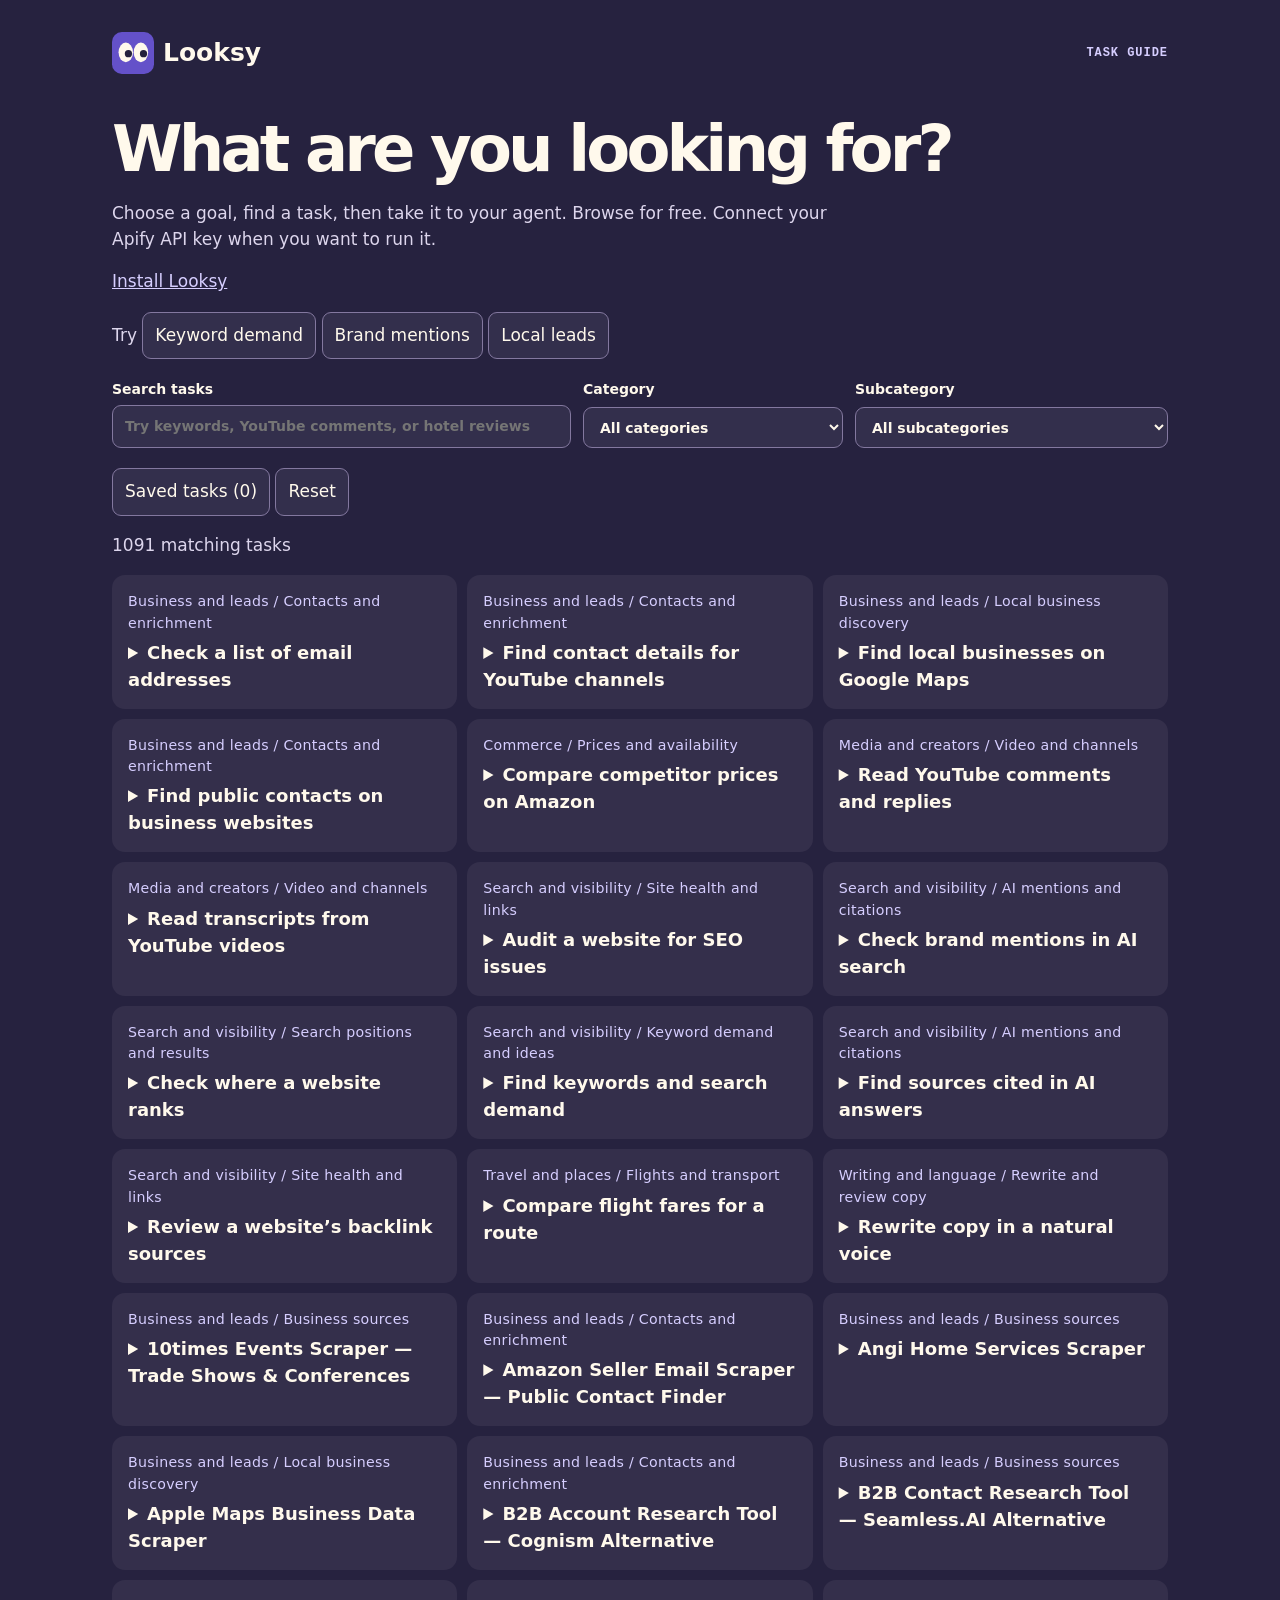
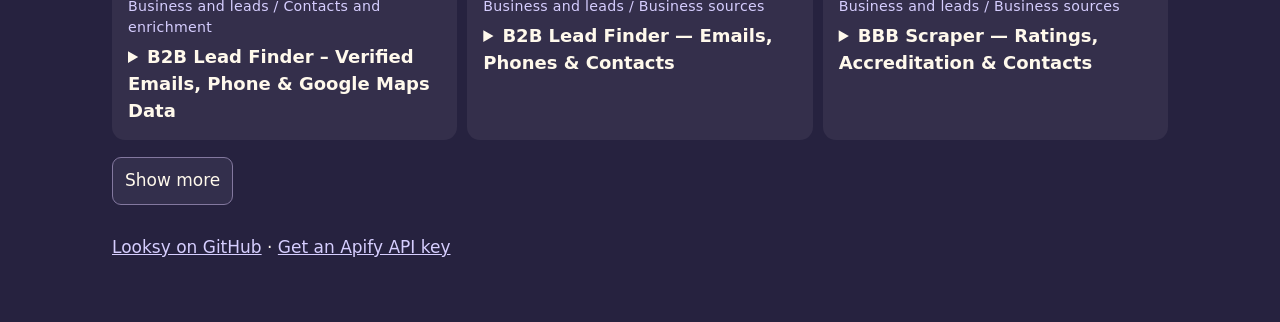
==== docs/index.html @ 11e29fa1 "Unify Looksy installs and add a source-backed research task guide" ====
<!doctype html><html lang="en"><meta charset="utf-8"><meta name="viewport" content="width=device-width,initial-scale=1"><meta http-equiv="refresh" content="0; url=./catalog.html"><title>Looksy task guide</title><p><a href="./catalog.html">Open the Looksy task guide</a></p></html>
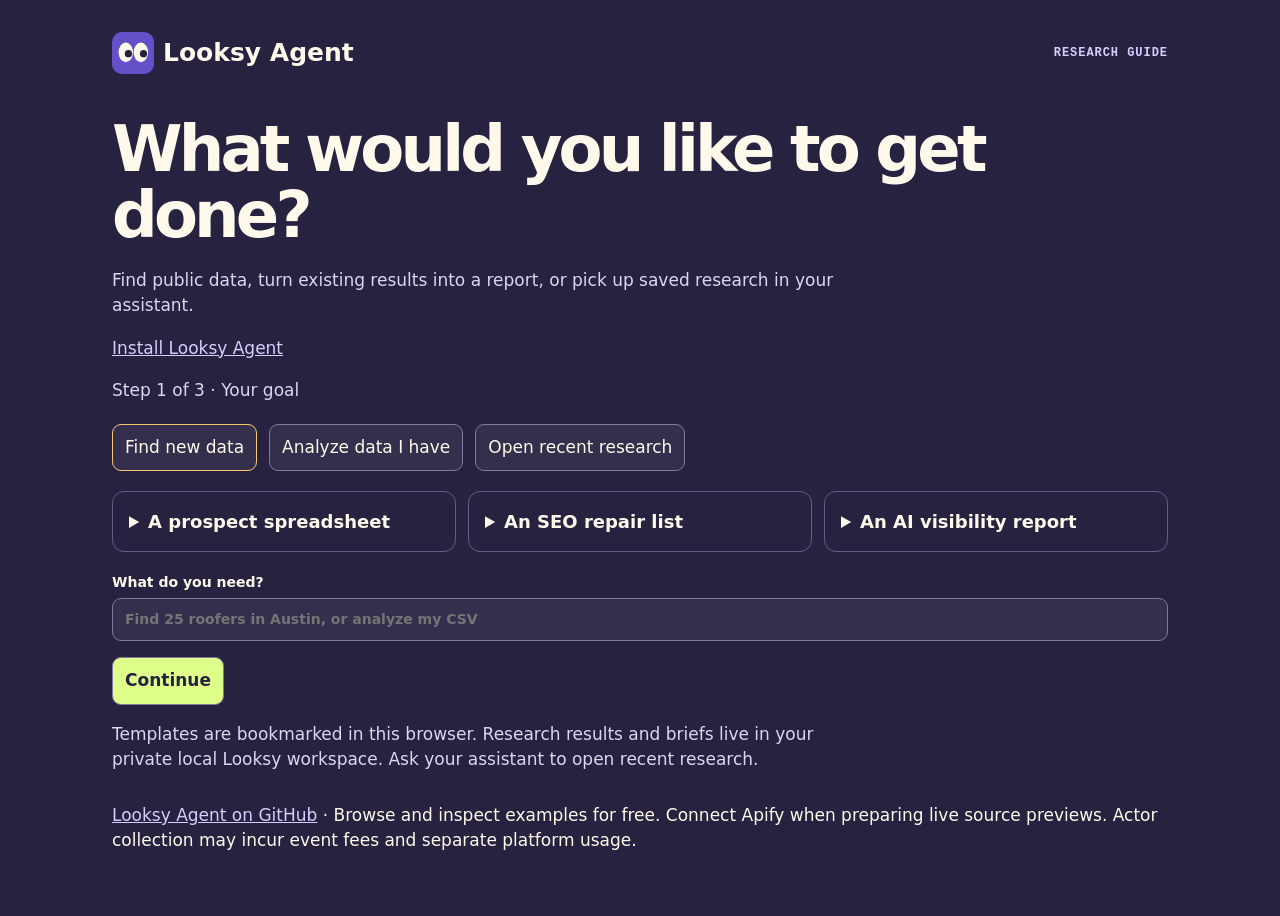
==== commit 5ecd0f01: "feat: add guided research workflows to Looksy Agent" ====
--- a/docs/index.html
+++ b/docs/index.html
@@ -1 +1,161 @@
-<!doctype html><html lang="en"><meta charset="utf-8"><meta name="viewport" content="width=device-width,initial-scale=1"><meta http-equiv="refresh" content="0; url=./catalog.html"><title>Looksy task guide</title><p><a href="./catalog.html">Open the Looksy task guide</a></p></html>
+<!doctype html><html lang="en"><head><meta charset="utf-8"><meta name="viewport" content="width=device-width,initial-scale=1"><meta http-equiv="Content-Security-Policy" content="default-src 'none'; style-src 'unsafe-inline'; script-src 'unsafe-inline'; base-uri 'none'"><title>Research Guide · Looksy Agent</title><style>
+*{box-sizing:border-box}body{margin:0;background:#26223f;color:#fff9ec;font:17px/1.5 system-ui,sans-serif}main{max-width:1100px;margin:auto;padding:32px 22px}.brand{display:flex;gap:9px;align-items:center;font-weight:750;font-size:25px}.brand svg{width:42px;height:42px}.brand small{margin-left:auto;color:#d6ceff;font:600 12px/1.4 monospace;letter-spacing:.08em}h1{font-size:clamp(36px,6vw,64px);line-height:1.04;letter-spacing:-.06em;margin:.65em 0 .3em}p{max-width:760px;color:#ddd6ed}label{display:grid;gap:5px;font-weight:650;font-size:14px}input,select,button{font:inherit;border-radius:9px;border:1px solid #83789f;background:#332f4c;color:#fff9ec;padding:10px 12px;max-width:100%}select,button{cursor:pointer}button:hover,a:hover{color:#deff89}a{color:#d6ceff}.filters{display:grid;grid-template-columns:2fr 1fr 1fr 1fr;gap:12px;margin:20px 0}li{list-style:none;background:#342f4b;padding:16px;border-radius:13px}ul{padding:0;display:grid;grid-template-columns:repeat(auto-fit,minmax(min(300px,100%),1fr));gap:10px}summary{cursor:pointer;font-size:18px;font-weight:650}li small{display:block;color:#d6ceff;letter-spacing:.02em;margin-bottom:5px}summary:focus-visible,button:focus-visible,a:focus-visible{outline:3px solid #deff89}#request{width:100%;min-height:70px;background:#fff9ec;color:#26223f;padding:12px;border-radius:8px;font:inherit}#handoff{border-left:4px solid #deff89;padding-left:16px;margin:20px 0}[hidden]{display:none!important}footer{margin:30px 0}button.active{background:#deff89;color:#26223f}@media(max-width:680px){.filters{grid-template-columns:1fr}.brand small{font-size:10px}}
+
+.filters>label{min-width:0}.filters select,.filters input{width:100%;min-width:0}
+#guide-next,#copy,#action-use{background:#deff89;color:#26223f;font-weight:700;margin-top:16px}
+.paths,.examples{display:flex;flex-wrap:wrap;gap:12px;margin:20px 0}.examples details{flex:1;min-width:220px;padding:16px;border:1px solid #655b88;border-radius:12px}.examples table{font-size:14px;width:100%}textarea{min-height:150px}button:focus-visible,a:focus-visible,input:focus-visible,textarea:focus-visible,summary:focus-visible{outline:3px solid #f7ca71;outline-offset:4px}#request{width:100%}#action{padding:20px;border:1px solid #655b88;border-radius:12px}button[aria-pressed=true]{border-color:#f7ca71}
+</style></head>
+<body><main>
+<div class="brand"><svg xmlns="http://www.w3.org/2000/svg" width="64" height="64" viewBox="0 0 64 64"><title>Looksy</title><rect width="64" height="64" rx="15" fill="#6451C9"/><g fill="#FFF9EC"><ellipse cx="21" cy="31" rx="11" ry="15"/><ellipse cx="44" cy="31" rx="11" ry="15"/></g><g fill="#24213C"><circle cx="25" cy="33" r="5.5"/><circle cx="48" cy="33" r="5.5"/></g></svg>
+ Looksy Agent <small>RESEARCH GUIDE</small></div>
+<h1>What would you like to get done?</h1>
+<p>Find public data, turn existing results into a report, or pick up saved research in your assistant.</p>
+<a href="https://github.com/khadinakbarlabs/looksy#install-looksy-agent">Install Looksy Agent</a>
+<p id="guide-progress" role="status">Step 1 of 3 · Your goal</p><button id="guide-start-over" hidden>Change request</button><button id="guide-back" hidden>Back</button><p id="guide-message" role="status"></p><section id="goal-step"><div class="paths" aria-label="Choose your next step">
+<button data-path="new_collection" aria-pressed="true">Find new data</button>
+<button data-path="existing_data" aria-pressed="false">Analyze data I have</button>
+<button data-path="saved_research" aria-pressed="false">Open recent research</button>
+</div>
+<section aria-label="Example deliverables" class="examples">
+<details><summary>A prospect spreadsheet</summary><p>Illustrative example · actual coverage varies.</p><table><tr><th>Business</th><th>Public contact</th></tr><tr><td>Example Roofing A</td><td>Published on its site</td></tr><tr><td>Example Roofing B</td><td>Needs review</td></tr></table><p>Your CSV keeps business details, source links and contact coverage.</p><button data-goal="Find 25 roofers in Austin">Customize this research</button></details>
+<details><summary>An SEO repair list</summary><p>Illustrative example · audit findings depend on observed pages.</p><p>Page → observed issue → supporting evidence → suggested action.</p><button data-goal="Audit a website for SEO issues">Prepare my audit</button></details>
+<details><summary>An AI visibility report</summary><p>Illustrative example · live mentions and citations are recorded separately.</p><p>Buyer prompt → supported provider → brand mention → cited source → observation date.</p><button data-goal="Check brand mentions in AI search">Check my brand</button></details>
+</section>
+<label>What do you need?<input id="q" type="search" placeholder="Find 25 roofers in Austin, or analyze my CSV"></label>
+<button id="guide-next">Continue</button></section>
+<section id="plan-step" hidden><h2>Choose your starting point</h2><p id="goal-summary"></p>
+<label>Research area<select id="area"></select></label>
+<section id="action" hidden><h2 id="action-title"></h2><p id="action-copy"></p><button id="action-use">Prepare request for my assistant</button></section>
+<section id="workflows"><h2>Research workflow starting points</h2><p>Choose a research area or describe your goal. Your assistant adapts the steps and delivers the requested output.</p><ul id="recipes"></ul></section>
+<details id="advanced"><summary>Browse individual tasks and more filters</summary><div class="filters"><label>Category<select id="category"></select></label><label>Subcategory<select id="family"></select></label></div><div id="catalog-controls"><button id="saved" aria-pressed="false">Saved templates</button> <button id="reset">Reset filters</button></div>
+<p id="count" role="status"></p><ul id="list"></ul><button id="more">Show more</button></details></section><section id="handoff" hidden><h2>Your request for the assistant</h2><p>Review or edit the details, then copy this into your supported agent.</p><label for="request">Editable request</label><textarea id="request"></textarea><button id="copy">Copy request for my assistant</button> <span id="state" role="status"></span></section>
+
+<p>Templates are bookmarked in this browser. Research results and briefs live in your private local Looksy workspace. Ask your assistant to open recent research.</p>
+<footer><a href="https://github.com/khadinakbarlabs/looksy">Looksy Agent on GitHub</a> · Browse and inspect examples for free. Connect Apify when preparing live source previews. Actor collection may incur event fees and separate platform usage.</footer>
+</main><script type="application/json" id="data">{"actors":{"khadinakbar/10times-events-scraper":{"description":"Scrape trade shows, conferences and exhibitions from 10times.com, covering 200K+ events in 100+ industries. Flat records include ISO dates, venue with GPS, organizer, categories, visitor estimates and event URL, from URLs, search or city.","source":"https://apify.com/khadinakbar/10times-events-scraper"},"khadinakbar/1688-product-listings-scraper":{"description":"Search 1688.com B2B wholesale listings by keyword or URL: title, CNY price range, MOQ, supplier, location, \u8bda\u4fe1\u901a TrustPass years, \u5b9e\u529b\u5546\u5bb6/\u5de5\u5382 flags, \u56de\u5934\u7387 repurchase rate and sold count. Filter by price, MOQ, years, repurchase rate and factory status.","source":"https://apify.com/khadinakbar/1688-product-listings-scraper"},"khadinakbar/accuranker-alternative":{"description":"Track Google organic keyword ranks for a target domain. Export positions, matching URLs, SERP evidence, and search context; supply baseline ranks to calculate movement against an earlier snapshot.","source":"https://apify.com/khadinakbar/accuranker-alternative"},"khadinakbar/acquire-com-scraper":{"description":"Scrape Acquire.com startup listings for sale: asking price, multiples, TTM revenue & profit, growth, category, tech stack, trust signals. Filters by category, price, revenue, profit, keywords. MCP-ready.","source":"https://apify.com/khadinakbar/acquire-com-scraper"},"khadinakbar/agoda-reviews-scraper":{"description":"Scrape Agoda hotel guest reviews by hotel URL or ID: rating, title, text, pros and cons, reviewer profile, hotel response and dates.","source":"https://apify.com/khadinakbar/agoda-reviews-scraper"},"khadinakbar/ahrefs-alternative":{"description":"Analyze a domain or seed keyword for SEO and backlink research. Export organic keywords, search metrics, competing domains, referring-domain totals, and backlink records for structured site-exploration workflows.","source":"https://apify.com/khadinakbar/ahrefs-alternative"},"khadinakbar/ahrefs-keyword-difficulty-checker":{"description":"Check independent keyword difficulty scores for up to 100 exact keywords. Target a country and language, filter the 0\u2013100 score range, sort your shortlist, and export structured results. Not Ahrefs proprietary KD.","source":"https://apify.com/khadinakbar/ahrefs-keyword-difficulty-checker"},"khadinakbar/ahrefs-keyword-explorer":{"description":"Explore Google keyword metrics, matching terms, related terms, and suggestions through DataForSEO. Export normalized rows with volume, CPC, available difficulty, intent, endpoint provenance, and provider-cost context.","source":"https://apify.com/khadinakbar/ahrefs-keyword-explorer"},"khadinakbar/ai-citations-tracker":{"description":"Run buyer prompts against Perplexity and record the source URLs it returns, their domains, owned-domain citation status, an answer excerpt and the exact prompt. Built for evidence-based AEO monitoring of how often your domain is cited.","source":"https://apify.com/khadinakbar/ai-citations-tracker"},"khadinakbar/ai-content-detector":{"description":"Score pasted text for AI writing and get an AI percentage, a human, mixed or AI label, word counts and highlighted sentences. Built for teachers, editors, recruiters and agents who need AI detection as structured JSON.","source":"https://apify.com/khadinakbar/ai-content-detector"},"khadinakbar/ai-overviews-tracker":{"description":"Track brand mention rate, sentiment and share of voice in AI-generated answers from Perplexity, ChatGPT, Claude and Gemini. Built for GEO audits and brand monitoring through Apify MCP or the API.","source":"https://apify.com/khadinakbar/ai-overviews-tracker"},"khadinakbar/ai-search-brand-monitor":{"description":"Track how Perplexity, ChatGPT, Claude and Gemini answer questions about your brand. Each result shows whether you are mentioned or cited, which links appear and how competitors compare.","source":"https://apify.com/khadinakbar/ai-search-brand-monitor"},"khadinakbar/ai-search-visibility-tracker":{"description":"Check whether Perplexity, ChatGPT, Claude and Gemini cite your domain, with citation rank, content gaps and competing domains per keyword. Works with Apify MCP and the API.","source":"https://apify.com/khadinakbar/ai-search-visibility-tracker"},"khadinakbar/ai-seo-tracker":{"description":"Audit a public site for technical SEO and AI-search readiness. Returns source-linked checks for robots.txt, sitemap, llms.txt, indexing directives, metadata, canonical URLs and structured data. Use for site audits and repeatable monitoring; not for AI-answer brand visibility.","source":"https://apify.com/khadinakbar/ai-seo-tracker"},"khadinakbar/ai-text-humanizer":{"description":"Humanize AI Text into clear, natural, SEO-friendly and undetectable content.","source":"https://apify.com/khadinakbar/ai-text-humanizer"},"khadinakbar/airbnb-calendar-availability-scraper":{"description":"Read an authorized Airbnb iCalendar export and return date-level blocked and inferred-open availability for host operations and short-term rental workflows. Each row is one date with its availability and block count.","source":"https://apify.com/khadinakbar/airbnb-calendar-availability-scraper"},"khadinakbar/airbnb-occupancy-pricing-scraper":{"description":"Scrape Airbnb occupancy and pricing from public listing calendars for short-term rental comps, occupancy upper bound, ADR and RevPAR. Each listing gets one occupancy report; for host iCal exports, use Airbnb Calendar Availability Scraper.","source":"https://apify.com/khadinakbar/airbnb-occupancy-pricing-scraper"},"khadinakbar/airbnb-reviews-scraper":{"description":"Scrape all reviews for any Airbnb listing: rating, comment, date, reviewer, host response, photos and topic tags. No login needed.","source":"https://apify.com/khadinakbar/airbnb-reviews-scraper"},"khadinakbar/airbnb-scraper":{"description":"Extract Airbnb listings, prices, ratings, host data, amenities and GPS coordinates for any location, by city search or direct listing URLs. Works with Apify MCP and the API.","source":"https://apify.com/khadinakbar/airbnb-scraper"},"khadinakbar/airdna-alternative":{"description":"Analyze supplied short-term rental observations for occupancy, ADR, RevPAR, revenue, and comparable ranges. Add a property scenario to estimate income, expenses, cap rate, and break-even occupancy from your assumptions.","source":"https://apify.com/khadinakbar/airdna-alternative"},"khadinakbar/alibaba-listings-scraper":{"description":"Search Alibaba.com B2B listings by keyword or URL, with title, price range, MOQ, supplier name, country, years, verified, Gold and Trade Assurance flags, rating and image. Filter by price, MOQ, supplier country and years, verified-only and Trade Assurance-only.","source":"https://apify.com/khadinakbar/alibaba-listings-scraper"},"khadinakbar/alibaba-products-scraper":{"description":"Scrape Alibaba.com B2B products by keyword or URL: tier prices, MOQ, supplier name, years, country, Gold status, response rate, GMV and reviews.","source":"https://apify.com/khadinakbar/alibaba-products-scraper"},"khadinakbar/aliexpress-all-in-one-scraper":{"description":"Scrape AliExpress listings, product details and customer reviews from a keyword or URL. Prices in your ship-to country's currency, orders and ratings, plus specs, SKU variants and seller fields when product pages load. Reviews include text, country and photos.","source":"https://apify.com/khadinakbar/aliexpress-all-in-one-scraper"},"khadinakbar/aliexpress-product-search-scraper":{"description":"Search AliExpress by keyword or search URL and export product cards with title, price, original price, discount, rating, orders sold, store, image and URL. Filter by sort order, price range, free shipping, minimum rating and minimum orders.","source":"https://apify.com/khadinakbar/aliexpress-product-search-scraper"},"khadinakbar/all-in-one-media-downloader":{"description":"Download permitted public videos or audio from many supported media sites, save the files to Apify key-value storage and return clean metadata rows. Each run reports complete, partial, empty or failed downloads clearly.","source":"https://apify.com/khadinakbar/all-in-one-media-downloader"},"khadinakbar/amazon-bestsellers-scraper":{"description":"Scrape Amazon Best Sellers, New Releases, Movers & Shakers, Most Wished For and Gift Ideas rankings by category across 10 marketplaces. Returns ranked products with rank, ASIN, title, price, rating, review count, Prime status and image, with no login.","source":"https://apify.com/khadinakbar/amazon-bestsellers-scraper"},"khadinakbar/amazon-competitor-price-tracker":{"description":"Track Amazon competitor prices against your reference ASIN, with price delta, Buy Box winner, FBA or FBM, stock and webhook alerts on undercuts. Covers 18 marketplaces; works with Apify MCP and the API.","source":"https://apify.com/khadinakbar/amazon-competitor-price-tracker"},"khadinakbar/amazon-kdp-niche-analyzer":{"description":"Analyze Amazon KDP niches by keyword: competing Kindle/paperback books with BSR, price, ratings, reviews, plus a transparent 0-100 opportunity score. 10 marketplaces. PPE. MCP-ready.","source":"https://apify.com/khadinakbar/amazon-kdp-niche-analyzer"},"khadinakbar/amazon-keyword-discovery-tool":{"description":"Amazon autocomplete across 20 markets with filters, localized queries, depth-3 recursion and monitoring. Basic packs from $0.00005; advanced workflows $0.25/1,000 rows. Startup and platform usage additional. No actual search volume.","source":"https://apify.com/khadinakbar/amazon-keyword-discovery-tool"},"khadinakbar/amazon-price-history-scraper":{"description":"Track Amazon product prices over time from ASINs or product URLs. Stores observed history in a named KV store and returns deltas, lows, highs, stock, seller, and optional drop alerts. MCP/API-ready.","source":"https://apify.com/khadinakbar/amazon-price-history-scraper"},"khadinakbar/amazon-product-details-scraper":{"description":"Look up Amazon products by ASIN, product URL, keyword or category in 18 marketplaces. Each row has price, list price, discount, rating, review count, Best Sellers Rank, seller, FBA/Prime status, bullets, images, variants and breadcrumbs as flat JSON.","source":"https://apify.com/khadinakbar/amazon-product-details-scraper"},"khadinakbar/amazon-product-intelligence":{"description":"Research Amazon products by ASIN or keyword: price, Best Sellers Rank, ratings, seller, Prime status, bullet points, images and optional review snippets across 10 marketplaces (US, UK, DE, FR, CA, ES, IT, JP, AU, IN), one analysis-ready row per product.","source":"https://apify.com/khadinakbar/amazon-product-intelligence"},"khadinakbar/amazon-product-scraper":{"description":"Scrape Amazon product data \u2014 price, BSR, rating, seller, FBA status, variants \u2014 from search, category, URL, or ASIN input across 18 marketplaces. MCP/API-ready.","source":"https://apify.com/khadinakbar/amazon-product-scraper"},"khadinakbar/amazon-product-search-scraper":{"description":"Search Amazon by keyword or URL across 18 marketplaces and see where every product ranks: page position, organic rank and sponsored flag, plus price, rating and reviews. Add detail pages for brand, Best Sellers Rank, bullets, images and seller.","source":"https://apify.com/khadinakbar/amazon-product-search-scraper"},"khadinakbar/amazon-reviews-scraper":{"description":"Extract Amazon product reviews with star rating, review text, verified-purchase status, helpful votes, reviewer info, images and variant. Works with Apify MCP and the API.","source":"https://apify.com/khadinakbar/amazon-reviews-scraper"},"khadinakbar/amazon-search-scraper":{"description":"Scrape Amazon search result pages by keyword or URL across 18 marketplaces. Extract rank, ASIN, title, price, rating, reviews, Prime, sponsored flags, badges, thumbnails, and product URLs in flat JSON optimized for SEO and AI agents. MCP/API-ready.","source":"https://apify.com/khadinakbar/amazon-search-scraper"},"khadinakbar/amazon-seller-email-scraper":{"description":"Find publicly disclosed Amazon seller contact emails from seller profiles and the sellers' own business websites. Returns email provenance, legal name, address, marketplace and source URLs.","source":"https://apify.com/khadinakbar/amazon-seller-email-scraper"},"khadinakbar/amazon-seller-scraper":{"description":"Scrape Amazon sellers \u2014 business name, legal address, feedback ratings, rating distribution, and storefront products \u2014 from seller IDs, storefront/profile URLs, or product ASINs across 18 marketplaces. Flat JSON for AI agents and MCP.","source":"https://apify.com/khadinakbar/amazon-seller-scraper"},"khadinakbar/analyze-spotify-playlist":{"description":"Analyze public Spotify playlists for followers, track mix, artist concentration, play-count distribution, duplicates and duration stats. No cookies needed; works with Apify MCP and the API.","source":"https://apify.com/khadinakbar/analyze-spotify-playlist"},"khadinakbar/angi-home-services-scraper":{"description":"Scrape Angi (Angie's List) home-service pros by city, ZIP, category URL or profile: name, phone, rating, reviews, address and website. Runs on residential proxies with no cookies.","source":"https://apify.com/khadinakbar/angi-home-services-scraper"},"khadinakbar/answerthepublic-alternative":{"description":"Find keyword questions and related searches using Google autocomplete. Submit seed phrases and research patterns, then export ordered suggestions with source queries, country, language, and collection time.","source":"https://apify.com/khadinakbar/answerthepublic-alternative"},"khadinakbar/apec-jobs-scraper":{"description":"Scrape APEC.fr French executive (cadre) job postings by keyword, d\u00e9partement/city or pasted APEC search URL: title, company, salary range, location, contract type, remote work and apply URL. No login needed.","source":"https://apify.com/khadinakbar/apec-jobs-scraper"},"khadinakbar/apify-store-scraper":{"description":"Extract the Actors listed in Apify Store, 21,000+ in total, with titles, descriptions, pricing, total and monthly users, success rate, ratings and categories. Works with Apify MCP and the API.","source":"https://apify.com/khadinakbar/apify-store-scraper"},"khadinakbar/apollo-alternative":{"description":"Find public B2B prospects from role, company, industry, and location queries. Export LinkedIn profile URLs, headlines, source queries, ranks, and timestamps to build a source-linked prospect-review list.","source":"https://apify.com/khadinakbar/apollo-alternative"},"khadinakbar/apple-app-store-all-in-one-scraper":{"description":"Scrape Apple App Store app details, reviews, keyword search, top charts and developer portfolios in one Actor, using Apple's public iTunes and RSS endpoints. Works with Apify MCP and the API.","source":"https://apify.com/khadinakbar/apple-app-store-all-in-one-scraper"},"khadinakbar/apple-maps-business-scraper":{"description":"Scrape public Apple Maps businesses by keyword and location or place URL, with name, phone, website, address and coordinates, plus optional website email enrichment. For Google Maps, use Google Maps Leads Scraper.","source":"https://apify.com/khadinakbar/apple-maps-business-scraper"},"khadinakbar/appstore-reviews-scraper":{"description":"Scrape Apple App Store reviews for any iOS/macOS app across multiple countries in one run. Get ratings, titles, bodies, authors, versions, dates, votes, and URLs with rating, date, and keyword filters applied before billing. No login, no cookies, no external API keys.","source":"https://apify.com/khadinakbar/appstore-reviews-scraper"},"khadinakbar/ashby-jobs-scraper":{"description":"Extract public Ashby job boards through the Posting API. Returns validated job postings with descriptions, compensation when published, departments, locations, timestamps, and application URLs for recruiting and job-market research.","source":"https://apify.com/khadinakbar/ashby-jobs-scraper"},"khadinakbar/ats-jobs-scraper":{"description":"Combined ATS jobs API for Greenhouse, Lever, Ashby, Workday, SmartRecruiters, Recruitee, Workable, and Personio. Auto-detects the ATS from a company slug or career URL and returns one validated job record with apply URL, location, department, and description.","source":"https://apify.com/khadinakbar/ats-jobs-scraper"},"khadinakbar/autotrader-ca-scraper":{"description":"Scrape Canadian vehicle listings from AutoTrader.ca by search URL, structured filters or direct listing URLs. Returns price, specs, mileage and dealer contact.","source":"https://apify.com/khadinakbar/autotrader-ca-scraper"},"khadinakbar/autotrader-scraper":{"description":"Scrape US Autotrader.com car listings by ZIP, make, model and filters. Returns price, mileage, year, trim, VIN, specs, dealer contact and photos, with optional per-vehicle detail enrichment.","source":"https://apify.com/khadinakbar/autotrader-scraper"},"khadinakbar/autotrader-uk-scraper":{"description":"Scrape used & new car listings from autotrader.co.uk with full spec, dealer contact, history check, and price indicator. MCP/API-ready.","source":"https://apify.com/khadinakbar/autotrader-uk-scraper"},"khadinakbar/avito-scraper":{"description":"Scrape Avito.ru listings by keyword or URL with title, price, location, photos and seller; optional details add full description, item parameters, seller type and views. Works with Apify MCP and the API.","source":"https://apify.com/khadinakbar/avito-scraper"},"khadinakbar/b2b-lead-finder-enrichment":{"description":"Extract business names, phones, ratings and verified emails from Google Maps as CRM-ready JSON. Run it via API, on a schedule or with Apify MCP.","source":"https://apify.com/khadinakbar/b2b-lead-finder-enrichment"},"khadinakbar/backlink-opportunity-finder":{"description":"Find relevant public pages for resource links, guest posts, list mentions, directories, podcasts and expert roundups. Returns scored prospect URLs from live Google organic results, ready for your own outreach.","source":"https://apify.com/khadinakbar/backlink-opportunity-finder"},"khadinakbar/bayt-jobs-scraper":{"description":"Search Bayt job listings by keyword, market, category, or public URL. Receive titles, companies, locations, snippets, job IDs, and apply URLs for MENA hiring research.","source":"https://apify.com/khadinakbar/bayt-jobs-scraper"},"khadinakbar/bayut-scraper":{"description":"Scrape Bayut.com UAE property listings for sale and rent, plus agencies and agents. Each listing has price in AED, beds, baths, area, location, photos, TruCheck status and agent contacts.","source":"https://apify.com/khadinakbar/bayut-scraper"},"khadinakbar/bbb-scraper":{"description":"Scrape Better Business Bureau (bbb.org) businesses by keyword + location or profile URL. Returns BBB rating, accreditation, phone, website, address & contacts. MCP/API-ready.","source":"https://apify.com/khadinakbar/bbb-scraper"},"khadinakbar/beehiiv-newsletter-scraper":{"description":"Scrape Beehiiv newsletters for posts, authors and newsletter metadata to support content discovery. Works with Apify MCP and the API.","source":"https://apify.com/khadinakbar/beehiiv-newsletter-scraper"},"khadinakbar/bing-rank-tracker":{"description":"Track a domain's organic Bing positions by keyword, market, and top-N depth. Returns one decision-ready rank row per keyword with ranking URL, position, and competitors.","source":"https://apify.com/khadinakbar/bing-rank-tracker"},"khadinakbar/bing-search-scraper":{"description":"Scrape Bing search results: organic results, ads, Copilot AI answer, featured snippet, People Also Ask, related searches and sitelinks, across multiple markets.","source":"https://apify.com/khadinakbar/bing-search-scraper"},"khadinakbar/bizbuysell-scraper":{"description":"Scrape BizBuySell business-for-sale listings: asking price, cash flow, revenue, location, industry and broker contact. Search by keyword or category.","source":"https://apify.com/khadinakbar/bizbuysell-scraper"},"khadinakbar/bloomberg-news-scraper":{"description":"Scrape Bloomberg news headlines, summaries, authors, tickers and images from Bloomberg's public section feeds. Filter by keyword, ticker or date.","source":"https://apify.com/khadinakbar/bloomberg-news-scraper"},"khadinakbar/bluesky-posts-scraper":{"description":"Search public Bluesky posts, export author feeds and threads, and get clean engagement data for research. Works with Apify MCP and the API.","source":"https://apify.com/khadinakbar/bluesky-posts-scraper"},"khadinakbar/bluesky-profile-details-scraper":{"description":"Fetch public Bluesky profile details from handles, DIDs or bsky.app URLs for influencer research and identity resolution. Returns DID, handle, bio, counts, verification, media, labels and timestamps.","source":"https://apify.com/khadinakbar/bluesky-profile-details-scraper"},"khadinakbar/booking-reviews-scraper":{"description":"Extract Booking.com guest reviews at scale \u2014 24 structured fields per review (positive/negative text, score, traveler type, room, reviewer profile. MCP/API-ready.","source":"https://apify.com/khadinakbar/booking-reviews-scraper"},"khadinakbar/booking-scraper-pro":{"description":"Scrape Booking.com hotels and properties with prices, review scores, stars, location and amenities. Search any city or paste Booking.com URLs.","source":"https://apify.com/khadinakbar/booking-scraper-pro"},"khadinakbar/brand-sentiment-analyzer":{"description":"Monitor brand sentiment across Reddit, Google News and Trustpilot, with an executive summary of sentiment score, top complaints, top praise, crisis signals and share of voice against an optional competitor. Per-mention details and AI theme extraction are included.","source":"https://apify.com/khadinakbar/brand-sentiment-analyzer"},"khadinakbar/brandwatch-alternative":{"description":"Monitor public brand mentions across Google News, Hacker News, Reddit RSS, and selected feeds. Export matched queries, source URLs, sentiment cues, urgency flags, and collection times for a review queue.","source":"https://apify.com/khadinakbar/brandwatch-alternative"},"khadinakbar/brightedge-alternative":{"description":"Audit a public website and optionally check Google keyword ranks. Get one report with technical issues, page evidence, prioritized fixes, robots and sitemap checks, and keyword observations for an SEO repair plan.","source":"https://apify.com/khadinakbar/brightedge-alternative"},"khadinakbar/broken-link-checker":{"description":"Check links from a website crawl, URL list, or sitemap. Receive HTTP status, redirect chains, response timing, source pages, anchor text, and diagnostic classes for SEO quality assurance and site migrations.","source":"https://apify.com/khadinakbar/broken-link-checker"},"khadinakbar/built-in-jobs-scraper":{"description":"Extract Built In tech jobs with normalized company, location, workplace, salary, skills, posting date and direct apply URL. Use for hiring intelligence, salary research and job alerts.","source":"https://apify.com/khadinakbar/built-in-jobs-scraper"},"khadinakbar/bulk-website-contact-extractor":{"description":"Bulk-crawl a list of websites and get one lead record per domain: personal vs role emails, phones, WhatsApp links, social profiles, address and an A\u2013D lead score. Works with Apify MCP and the API.","source":"https://apify.com/khadinakbar/bulk-website-contact-extractor"},"khadinakbar/bulk-whois-lookup":{"description":"Check up to 100 domains through structured RDAP. Get registrar, registration and expiry dates, calculated age and expiry risk, nameservers, domain status, and source URLs in one bounded bulk run.","source":"https://apify.com/khadinakbar/bulk-whois-lookup"},"khadinakbar/bundesagentur-job-scraper":{"description":"Search Germany's Bundesagentur f\u00fcr Arbeit public Jobsuche feed and return normalized vacancies with employer, location, contract, remote-work and date signals. Use for recruitment research and labor-market analysis; not for applicant data.","source":"https://apify.com/khadinakbar/bundesagentur-job-scraper"},"khadinakbar/buzzsumo-alternative":{"description":"Research cited content for a topic, brand, or publisher domain. Export articles, citation metrics, phrase trends, sentiment slices, or summary rows to compare coverage and prepare source-linked content research.","source":"https://apify.com/khadinakbar/buzzsumo-alternative"},"khadinakbar/capterra-reviews-scraper":{"description":"Scrape Capterra software reviews and product metadata: star ratings, written reviews, pros, cons and reviewer firmographics. Paste a product URL or search by product name.","source":"https://apify.com/khadinakbar/capterra-reviews-scraper"},"khadinakbar/career-site-job-scraper":{"description":"Scrape live job listings straight from company career pages. Auto-detects Greenhouse, Lever, Ashby, Workday, Workable, SmartRecruiters and Recruitee, with a JSON-LD fallback for other sites. Returns title, location, salary, remote flag, department and apply URL.","source":"https://apify.com/khadinakbar/career-site-job-scraper"},"khadinakbar/cargurus-scraper":{"description":"Scrape CarGurus car listings by ZIP/postal code or search URL: VIN, price, deal rating, price vs. market, mileage, days on market, specs and dealer name and phone. US, Canada and UK.","source":"https://apify.com/khadinakbar/cargurus-scraper"},"khadinakbar/check-gmail-username-availability":{"description":"Bulk-check whether @gmail.com usernames are available, taken, or reserved, verified live against Google's own account signup check. Dots, case, and +tags are normalized. Built for brand protection, handle research, and AI agents. Charged $0.008 per checked username plus platform usage.","source":"https://apify.com/khadinakbar/check-gmail-username-availability"},"khadinakbar/checkatrade-scraper":{"description":"Search and extract public Checkatrade tradesperson profiles with contact, service, rating, and review data.","source":"https://apify.com/khadinakbar/checkatrade-scraper"},"khadinakbar/cian-ru-scraper":{"description":"Scrape public CIAN.ru property listings in Russia by search URL or filters for city, rooms, price, and sale or rent. Returns price, area, floor, metro and address, collected through Russian residential proxies.","source":"https://apify.com/khadinakbar/cian-ru-scraper"},"khadinakbar/clearbit-alternative":{"description":"Enrich known company domains from public websites. Export company identity, descriptions, published contact links, optional technology signals, source URLs, and timestamps for CRM profile review.","source":"https://apify.com/khadinakbar/clearbit-alternative"},"khadinakbar/clutch-listings-scraper":{"description":"Scrape public Clutch.co agency directories for B2B leads and vendor research. Returns agency name, profile, website, rating, review count, services, location, pricing, team size, verification, sponsorship and rank from listing cards.","source":"https://apify.com/khadinakbar/clutch-listings-scraper"},"khadinakbar/clutch-reviews-scraper":{"description":"Scrape client reviews from any Clutch.co agency profile, with overall, quality, schedule, cost and referral ratings, reviewer role, company size, industry, location, budget, services and full Q&A feedback. Paste profile URLs or slugs to page through full review history.","source":"https://apify.com/khadinakbar/clutch-reviews-scraper"},"khadinakbar/clutch-scraper":{"description":"Scrape Clutch.co listing pages into B2B agency records: names, profiles, websites, ratings, review counts, hourly rates, project sizes, team sizes, locations, services, verified and sponsored flags. Supports multi-URL runs, filters and pagination.","source":"https://apify.com/khadinakbar/clutch-scraper"},"khadinakbar/cognism-alternative":{"description":"Research known B2B company domains using public company pages. Collect account context, published business emails, role-keyword evidence, LinkedIn company links, and source URLs for account-review workflows.","source":"https://apify.com/khadinakbar/cognism-alternative"},"khadinakbar/coinmarketcap-crypto-scraper":{"description":"Scrape CoinMarketCap rankings, coin details, trending coins and global market metrics. No API key needed.","source":"https://apify.com/khadinakbar/coinmarketcap-crypto-scraper"},"khadinakbar/companies-house-uk-scraper":{"description":"Look up UK Companies House company profiles, directors and PSCs. Works with zero setup on the public register, and uses your free API key when you add one.","source":"https://apify.com/khadinakbar/companies-house-uk-scraper"},"khadinakbar/complete-seo-audit":{"description":"Audit one public website for crawlability, indexation, metadata, headings, links, images, structured data, hreflang, security, response-time and optional AI-crawler signals. Returns a prioritized, source-linked report. It does not query AI answers or claim rankings.","source":"https://apify.com/khadinakbar/complete-seo-audit"},"khadinakbar/congress-stock-trades-data-api":{"description":"Query US House and Senate STOCK Act stock trades as structured rows for agents and APIs. Filter by politician, ticker, chamber, date range and buy or sell.","source":"https://apify.com/khadinakbar/congress-stock-trades-data-api"},"khadinakbar/contact-details-scraper":{"description":"Find business websites from a search such as 'dentists in Miami' or paste URLs, and get one CRM-ready row per domain with emails, phones, WhatsApp, 14 social profiles and address. Billed per domain, however many pages are crawled.","source":"https://apify.com/khadinakbar/contact-details-scraper"},"khadinakbar/costco-scraper":{"description":"Scrape Costco.com by keyword or product and category URL, with prices, item numbers, brand, ratings, availability, images and optional specs. Each run reports a clear outcome; works with Apify MCP and the API.","source":"https://apify.com/khadinakbar/costco-scraper"},"khadinakbar/coupang-scraper":{"description":"Get validated Coupang product listings from search terms and public Coupang search, category and product URLs. Returns KRW prices, ratings, review counts, image URLs, Rocket flags and source context.","source":"https://apify.com/khadinakbar/coupang-scraper"},"khadinakbar/craigslist-all-in-one-scraper":{"description":"Scrape Craigslist classifieds across 700+ cities and all 8 categories: jobs, housing, for-sale, services, gigs, community, resumes and events. Multi-city fanout, repost dedup and optional contact extraction are built in.","source":"https://apify.com/khadinakbar/craigslist-all-in-one-scraper"},"khadinakbar/craigslist-fsbo-rentals-scraper":{"description":"Collect owner-filtered sales and rentals with full details, new-listing and price/title monitoring, possible repost hints and deeper price-range searches. California defaults; other regions supported. Platform usage included.","source":"https://apify.com/khadinakbar/craigslist-fsbo-rentals-scraper"},"khadinakbar/craigslist-real-estate-scraper":{"description":"Scrape Craigslist housing \u2014 apartments, rooms, vacation rentals, real estate for sale. Beds/baths/sqft, price, address, geo. MCP-ready. Cheerio + Residential.","source":"https://apify.com/khadinakbar/craigslist-real-estate-scraper"},"khadinakbar/create-temp-email-inbox":{"description":"Create disposable temp email inboxes in bulk and poll them for OTP codes and messages, for QA and CI testing. Two inbox services back each other up; works with Apify MCP and the API.","source":"https://apify.com/khadinakbar/create-temp-email-inbox"},"khadinakbar/crexi-commercial-real-estate-scraper":{"description":"Scrape Crexi commercial real estate for-sale listings: asking price, cap rate, NOI, size, zoning, broker and location. Filter by property type, state, city, ZIP, price and cap rate.","source":"https://apify.com/khadinakbar/crexi-commercial-real-estate-scraper"},"khadinakbar/crexi-scraper":{"description":"Scrape Crexi commercial real estate: for-sale listings, property details, financials, and broker contact leads via Crexi's public API. MCP/API-ready.","source":"https://apify.com/khadinakbar/crexi-scraper"},"khadinakbar/crunchbase-company-api":{"description":"Look up Crunchbase organization URLs for company enrichment and investment research. Export company profiles with available funding, investors, industries, headquarters, employee bands and source URLs. Process deduplicated batches with explicit limits. Pay per event plus platform usage.","source":"https://apify.com/khadinakbar/crunchbase-company-api"},"khadinakbar/crypto-price-tracker":{"description":"Track crypto prices for a coin watchlist or the top N by market cap, look up DEX pairs by token address or symbol, and check wallet PnL and winrate. One unified record per coin, pair or wallet with price, market cap, % changes, ATH/ATL and supply. No API key.","source":"https://apify.com/khadinakbar/crypto-price-tracker"},"khadinakbar/cutshort-jobs-scraper":{"description":"Scrape public CutShort.io India tech jobs by keyword, location, skills, experience or CutShort hub and job URLs. Returns title, company, salary, skills, experience, location, posted date and description, with no login.","source":"https://apify.com/khadinakbar/cutshort-jobs-scraper"},"khadinakbar/dailymotion-video-downloader":{"description":"Download Dailymotion videos to MP4 and extract metadata, stream URLs, subtitles, and thumbnails by video URL, channel, playlist, or search. MCP/API-ready.","source":"https://apify.com/khadinakbar/dailymotion-video-downloader"},"khadinakbar/dark-web-scraper":{"description":"Scrape supplied Tor .onion or HTTPS pages through bundled Tor. Extract readable text, links, keyword hits, content hashes and diagnostics, with redaction on by default.","source":"https://apify.com/khadinakbar/dark-web-scraper"},"khadinakbar/dark-web-search":{"description":"Search a public Tor hidden-service index for brand, domain or keyword mentions and get onion URLs, titles, snippets, ranks and collection time. Metadata only: result pages are never opened. For threat-intel, brand-protection and OSINT triage.","source":"https://apify.com/khadinakbar/dark-web-search"},"khadinakbar/dataforseo-keyword-research":{"description":"Get keyword ideas or Google search volumes for your seed phrases, with CPC, competition, keyword difficulty, intent and a 12-month trend per keyword. No DataForSEO account or subscription needed; pay per keyword.","source":"https://apify.com/khadinakbar/dataforseo-keyword-research"},"khadinakbar/depop-scraper":{"description":"Scrape public Depop listings by keyword or product URL with prices, brands, sizes, images, seller stats and optional detail enrichment.","source":"https://apify.com/khadinakbar/depop-scraper"},"khadinakbar/dexscreener-realtime-monitor":{"description":"Monitor live Dexscreener DEX pairs: price, 5m/1h/6h/24h change, volume, liquidity, FDV and market cap across Solana, Ethereum, Base, BSC and 100+ chains. Includes watchlist alerts and new-pair and trending discovery.","source":"https://apify.com/khadinakbar/dexscreener-realtime-monitor"},"khadinakbar/dice-com-jobs-scraper":{"description":"Search public Dice.com technology jobs. Get normalized titles, employers, locations, salary ranges, work settings, dates, descriptions, and direct job URLs for recruiting and job-market research.","source":"https://apify.com/khadinakbar/dice-com-jobs-scraper"},"khadinakbar/discord-all-in-one-scraper":{"description":"Resolve any Discord invite URL, code or vanity link to a full server profile, or search Disboard and Top.gg by keyword. Returns member and online counts, features, verification level, premium tier, banner, channels, emojis and stickers, with no login.","source":"https://apify.com/khadinakbar/discord-all-in-one-scraper"},"khadinakbar/discord-member-scraper":{"description":"Scrape Discord server members through Discord's Bot API with your bot token, including usernames, roles, join dates and Nitro boosts. Works with Apify MCP and the API.","source":"https://apify.com/khadinakbar/discord-member-scraper"},"khadinakbar/discord-message-scraper":{"description":"Scrape Discord channel and DM messages through Discord's API with your own bot or user token, including content, author, timestamps, attachments, reactions and replies. Works with Apify MCP and the API.","source":"https://apify.com/khadinakbar/discord-message-scraper"},"khadinakbar/discord-server-scraper":{"description":"Export a Discord server with your bot token, including messages, members, channels, roles and full structure. Runs without a proxy; works with Apify MCP and the API.","source":"https://apify.com/khadinakbar/discord-server-scraper"},"khadinakbar/discord-username-checker":{"description":"Bulk-check Discord username availability through Discord's signup API. Returns available, taken or invalid for each handle, with no token, login or captcha.","source":"https://apify.com/khadinakbar/discord-username-checker"},"khadinakbar/dnb-companies-scraper":{"description":"Scrape Dun & Bradstreet business directory companies \u2014 firmographics, DUNS, revenue, address, NAICS industries. MCP/API-ready.","source":"https://apify.com/khadinakbar/dnb-companies-scraper"},"khadinakbar/dnstwister-typosquatting-detector":{"description":"Find registered typo, homoglyph, combo-squat, subdomain, and TLD variants with DNS, MX, HTTP, TLS, and heuristic phishing evidence for authorized brand monitoring.","source":"https://apify.com/khadinakbar/dnstwister-typosquatting-detector"},"khadinakbar/domain-com-au-real-estate-scraper":{"description":"Scrape Domain.com.au sale, rent and sold property listings for comps, rental monitoring and agent lead lists. Each listing row has price, address, beds, baths, agents, photos, coordinates and source URL.","source":"https://apify.com/khadinakbar/domain-com-au-real-estate-scraper"},"khadinakbar/douyin-comments-scraper":{"description":"Scrape public Douyin (\u6296\u97f3) video comments and nested replies from URLs, share links or aweme IDs, one flat row per comment for China-market social listening. Each row has text, likes, author, IP location and parent ID.","source":"https://apify.com/khadinakbar/douyin-comments-scraper"},"khadinakbar/douyin-hot-search-scraper":{"description":"Scrape Douyin (\u6296\u97f3) live hot-search boards with rank, hot value, video counts, cover and event time. Covers five boards: hotspot, seeding, entertainment, social and challenge.","source":"https://apify.com/khadinakbar/douyin-hot-search-scraper"},"khadinakbar/douyin-product-search-scraper":{"description":"Search Douyin Shop (\u6296\u97f3\u5546\u57ce) products by keyword for China ecommerce research and affiliate selection. Each product row has title, price, sales, shop, image and detail URL.","source":"https://apify.com/khadinakbar/douyin-product-search-scraper"},"khadinakbar/douyin-profile-scraper":{"description":"Scrape public Douyin (\u6296\u97f3) creator profiles by URL, share link, sec_user_id or uid, with nickname, bio, follower, following and like counts, verification, region, gender and custom badges. No cookies needed.","source":"https://apify.com/khadinakbar/douyin-profile-scraper"},"khadinakbar/douyin-search-scraper":{"description":"Scrape Douyin (China TikTok / \u6296\u97f3) video search results by keyword. Returns videos with author, view/like/comment counts, music, hashtags. MCP/API-ready.","source":"https://apify.com/khadinakbar/douyin-search-scraper"},"khadinakbar/douyin-transcripts-scraper":{"description":"Under maintenance. Extract public Douyin speech transcripts from URLs, share links or IDs, with timed cues, optional translation and SRT/VTT/TXT/JSON exports. Check the Pricing tab for current event prices and platform-usage billing.","source":"https://apify.com/khadinakbar/douyin-transcripts-scraper"},"khadinakbar/douyin-video-scraper":{"description":"Scrape public Douyin (\u6296\u97f3) videos from URLs, share links or aweme IDs, one row per video for China-market research. Each row has caption, stats, music, hashtags, author and play URL.","source":"https://apify.com/khadinakbar/douyin-video-scraper"},"khadinakbar/ean-gtin-image-extractor":{"description":"Resolve EAN-8, EAN-13, UPC-A, and GTIN-14 barcodes into product image galleries with title, brand, and provenance. HTTP-first against Open Food/Beauty/Pet/Products Facts plus UPCitemdb free plan. Validates GS1 checksums, batches codes, never fabricates images. MCP-ready.","source":"https://apify.com/khadinakbar/ean-gtin-image-extractor"},"khadinakbar/earnings-call-transcript-api":{"description":"Scrape public earnings call transcripts by ticker or URL, with full Q&A from Motley Fool and SEC EDGAR transcript exhibits as a backup. Returns speakers, prepared remarks, Q&A and provenance, with no login.","source":"https://apify.com/khadinakbar/earnings-call-transcript-api"},"khadinakbar/ebay-all-in-one-scraper":{"description":"Collect public eBay active search listings or individual item details on US and German sites. Sold/completed search is unavailable. Pay-per-event plus platform usage.","source":"https://apify.com/khadinakbar/ebay-all-in-one-scraper"},"khadinakbar/ebay-product-listing-scraper":{"description":"Scrape active eBay product listings by keyword or URL across 8 marketplaces, with price, condition, shipping, seller, image and item URL, plus optional item-page enrichment. For sold-price comps, use eBay Scraper.","source":"https://apify.com/khadinakbar/ebay-product-listing-scraper"},"khadinakbar/ecommerce-store-scraper":{"description":"Extract products, prices, discounts, variants, stock and images from Shopify, WooCommerce or generic online stores, with automatic platform detection. Works with Apify MCP and the API.","source":"https://apify.com/khadinakbar/ecommerce-store-scraper"},"khadinakbar/emag-romania-product-scraper":{"description":"Scrape emag.ro products by keyword, category/search URL, or product URL \u2014 RON prices, ratings, stock, seller, optional specs.","source":"https://apify.com/khadinakbar/emag-romania-product-scraper"},"khadinakbar/email-address-validator":{"description":"Validate email lists with RFC 5322 syntax checks, DNS MX lookup, disposable detection across 3,000+ domains, role and free-provider tags, typo suggestions, optional SMTP probes and a 0-100 score. No external API key; a Standby HTTP API serves instant lookups.","source":"https://apify.com/khadinakbar/email-address-validator"},"khadinakbar/email-breach-checker":{"description":"Check 1\u201350 authorized email addresses for known breach exposure. Receive one structured report per completed address with breach names, dates, affected domains, exposed data classes, source attribution, checked time, and terminal outcomes. Managed access means callers provide no external API key.","source":"https://apify.com/khadinakbar/email-breach-checker"},"khadinakbar/email-osint-search":{"description":"Check email addresses for public account-registration signals across a pinned 121-service catalog. Returns one privacy-safe scan record per email with found sites, categories, uncertainty, source domains, and timestamps for authorized OSINT research.","source":"https://apify.com/khadinakbar/email-osint-search"},"khadinakbar/email-to-linkedin-profile-scraper":{"description":"Find public LinkedIn profiles from email addresses: name, headline, profile URL, company and location, with optional public-profile enrichment. Matches are found through public web search, with no LinkedIn login or cookies.","source":"https://apify.com/khadinakbar/email-to-linkedin-profile-scraper"},"khadinakbar/etsy-all-in-one-scraper":{"description":"Scrape Etsy product listings, prices, ratings, seller info, Star Seller & Bestseller badges, materials, tags, shop catalogs & customer reviews. MCP/API-ready.","source":"https://apify.com/khadinakbar/etsy-all-in-one-scraper"},"khadinakbar/etsy-keyword-research-tool":{"description":"Discover Etsy keyword ideas from public indexed listing evidence. Returns deduplicated phrases, confidence, transparent opportunity scores, source queries, and canonical evidence URLs for listing-title and market research.","source":"https://apify.com/khadinakbar/etsy-keyword-research-tool"},"khadinakbar/etsy-listings-scraper":{"description":"Find publicly indexed Etsy listings from keywords, with validated IDs, canonical URLs, titles, snippets, indexed shop and rating metadata, and source context. Built for listing discovery; use Etsy Scraper for live listing details and reviews.","source":"https://apify.com/khadinakbar/etsy-listings-scraper"},"khadinakbar/etsy-product-search-scraper":{"description":"Search Etsy product listings by keyword for price monitoring, product discovery and assortment research. Returns price, rating, shop, badges, rank and URL. For listing pages, shop catalogs or reviews, use Etsy Scraper.","source":"https://apify.com/khadinakbar/etsy-product-search-scraper"},"khadinakbar/etsy-reviews-scraper":{"description":"Scrape Etsy product reviews from listing URLs and shop pages: star rating, review text, reviewer, date, review photos, listing title and shop context, for sentiment analysis, product research and competitor tracking.","source":"https://apify.com/khadinakbar/etsy-reviews-scraper"},"khadinakbar/etsy-shop-details-scraper":{"description":"Extract public Etsy shop profiles by URL or shop name. Returns seller identity, ratings, reviews, catalog size, location, branding and provenance as flat JSON.","source":"https://apify.com/khadinakbar/etsy-shop-details-scraper"},"khadinakbar/eventbrite-events-scraper":{"description":"Scrape Eventbrite events by URL, city, category, date or free-text search, with 30+ fields per event: title, ISO dates, venue with GPS coordinates, organizer, ticket prices, tags and images. Pagination reaches about 1,000 events, with no login.","source":"https://apify.com/khadinakbar/eventbrite-events-scraper"},"khadinakbar/expedia-hotels-scraper":{"description":"Scrape Expedia.com hotel search results by destination and dates or a Hotel-Search URL, with name, nightly price, total, star class, guest rating, review count, location, image, deal badges and property URL. Filter by stars, guest rating and price.","source":"https://apify.com/khadinakbar/expedia-hotels-scraper"},"khadinakbar/facebook-ads-library-scraper":{"description":"Scrape public Facebook Ad Library ads by keyword, page ID, company name or ad ID, with advertiser, ad copy, CTA, landing page, media URLs, status, platforms and run dates. No Facebook login needed.","source":"https://apify.com/khadinakbar/facebook-ads-library-scraper"},"khadinakbar/facebook-comments-scraper":{"description":"Scrape public comments from Facebook post and reel URLs into clean records with author, text, timestamps, reactions and reply counts. No login or cookies needed.","source":"https://apify.com/khadinakbar/facebook-comments-scraper"},"khadinakbar/facebook-followers-scraper":{"description":"Track public Facebook page follower and like counts in bulk, with optional change since the last run, plus page name, category, ad status, contact details and images. Counts only, not follower lists. No login or cookies needed.","source":"https://apify.com/khadinakbar/facebook-followers-scraper"},"khadinakbar/facebook-group-members-scraper":{"description":"Extract the active, visible members of public Facebook groups from recent post and comment authors, with name, profile URL, activity counts and an engagement score. No login or cookies needed.","source":"https://apify.com/khadinakbar/facebook-group-members-scraper"},"khadinakbar/facebook-group-posts-scraper":{"description":"Scrape public Facebook group posts by group URL or ID, with post text, author, reaction, comment and share counts, media URLs, top comments and pagination cursors. No login or cookies needed.","source":"https://apify.com/khadinakbar/facebook-group-posts-scraper"},"khadinakbar/facebook-groups-scraper":{"description":"Scrape public Facebook group posts by group URL or group ID. Export post text, author, engagement counts, media URLs, top comments, and pagination cursors. MCP/API-ready.","source":"https://apify.com/khadinakbar/facebook-groups-scraper"},"khadinakbar/facebook-groups-search-scraper":{"description":"Discover public Facebook groups by keyword and return clean group URLs, names, descriptions, visibility hints and member-count hints. Filter by minimum members or public groups only. No login needed.","source":"https://apify.com/khadinakbar/facebook-groups-search-scraper"},"khadinakbar/facebook-hashtag-scraper":{"description":"Search Meta Ad Library by hashtag and get matching ads, advertisers, creative assets, delivery details and landing pages. Works with Apify MCP and the API.","source":"https://apify.com/khadinakbar/facebook-hashtag-scraper"},"khadinakbar/facebook-likes-scraper":{"description":"Get the public reaction count for Facebook post and reel URLs: one row per post with total reactions, post ID and route. No Facebook cookies. MCP-ready.","source":"https://apify.com/khadinakbar/facebook-likes-scraper"},"khadinakbar/facebook-marketplace-scraper":{"description":"Scrape Facebook Marketplace search results and listing details, with prices, photos, sellers, locations and item status as clean structured data. Works with Apify MCP and the API.","source":"https://apify.com/khadinakbar/facebook-marketplace-scraper"},"khadinakbar/facebook-page-scraper":{"description":"Scrape public Facebook page and profile URLs into clean page records, plus optional recent posts. Returns name, category, contacts, website, followers, likes, ratings, ad status, post text, timestamps, engagement, media and links, with no login.","source":"https://apify.com/khadinakbar/facebook-page-scraper"},"khadinakbar/facebook-page-video-downloader":{"description":"Discover videos from public Facebook Page Videos and Reels tabs, paginate and deduplicate results, and save bounded MP4 files with source metadata and download status.","source":"https://apify.com/khadinakbar/facebook-page-video-downloader"},"khadinakbar/facebook-people-search-scraper":{"description":"Search Facebook's anonymous public people directory by name or phrase. Return profile names, IDs, links, photo URLs, source query, rank and capture time. Directory coverage is partial; no login or private-profile access.","source":"https://apify.com/khadinakbar/facebook-people-search-scraper"},"khadinakbar/facebook-photos-scraper":{"description":"Collect public Facebook Page photo galleries with pagination. Export photo IDs, image URLs, thumbnails, alt text, dimensions and Facebook links. No Facebook login.","source":"https://apify.com/khadinakbar/facebook-photos-scraper"},"khadinakbar/facebook-post-search-scraper":{"description":"Monitor the public Facebook pages, profiles and groups you choose for keywords and get only posts whose text or author matches your terms. Each post has author, timestamp, engagement counts, media and matched terms, with no login or cookies.","source":"https://apify.com/khadinakbar/facebook-post-search-scraper"},"khadinakbar/facebook-posts-scraper":{"description":"Scrape public Facebook page, profile, group and post URLs into structured post records with text, media, links and engagement counts. No login or cookies needed.","source":"https://apify.com/khadinakbar/facebook-posts-scraper"},"khadinakbar/facebook-search-scraper":{"description":"Search Facebook by keyword across Events, Marketplace and the Ad Library (ads and advertisers) in one Actor. No login or cookies needed.","source":"https://apify.com/khadinakbar/facebook-search-scraper"},"khadinakbar/facebook-user-posts-scraper":{"description":"Scrape recent public posts from Facebook user and profile URLs, with text, post URL, author, timestamps, reactions, comments and media. No cookies or login needed; for groups, use Facebook Group Posts Scraper.","source":"https://apify.com/khadinakbar/facebook-user-posts-scraper"},"khadinakbar/facebook-video-downloader":{"description":"Download public Facebook videos, Reels, Watch pages and video posts by URL, with direct media links and normalized metadata. Optionally save capped MP4 files to run storage, with no Facebook login or cookies.","source":"https://apify.com/khadinakbar/facebook-video-downloader"},"khadinakbar/facebook-video-transcript-extractor":{"description":"AI transcript extractor for Facebook videos and Reels by URL \u2014 plain text + SRT, no cookies, no login. MCP/API-ready.","source":"https://apify.com/khadinakbar/facebook-video-transcript-extractor"},"khadinakbar/fandom-scraper":{"description":"Scrape any Fandom / Wikia wiki: article text, infobox data, categories, images, and search results via the public MediaWiki API. MCP/API-ready.","source":"https://apify.com/khadinakbar/fandom-scraper"},"khadinakbar/feedly-alternative":{"description":"Aggregate RSS, Atom, and JSON feeds into a clean article dataset. Discover advertised feeds from supplied websites, filter keywords, tag sources, and remove duplicates for research and recurring news workflows.","source":"https://apify.com/khadinakbar/feedly-alternative"},"khadinakbar/financial-times-news-scraper":{"description":"Scrape Financial Times (ft.com) headlines, standfirsts, authors, sections and images from public RSS feeds and Bing News keyword search. Returns public metadata only, with full articles left behind the FT paywall.","source":"https://apify.com/khadinakbar/financial-times-news-scraper"},"khadinakbar/find-instagram-related-profiles-scraper":{"description":"Discover lookalike and related Instagram profiles from seed accounts \u2014 ideal for B2B lead-gen, influencer discovery, and competitor mapping. Provider-backed, cookieless, no login.","source":"https://apify.com/khadinakbar/find-instagram-related-profiles-scraper"},"khadinakbar/finviz-alternative-stock-screener":{"description":"Screen US stocks by sector, price, market cap, volume, P/E, RSI, and daily change. Export one record per equity with market metrics, source URLs, and retrieval times for research, spreadsheets, or dashboards.","source":"https://apify.com/khadinakbar/finviz-alternative-stock-screener"},"khadinakbar/firecrawl-alternative":{"description":"Convert public websites to clean Markdown with a bounded crawl. Export one record per HTML page with requested and final URLs, title, canonical link, observed links, and timestamps for search or knowledge workflows.","source":"https://apify.com/khadinakbar/firecrawl-alternative"},"khadinakbar/flashscore-live-matches":{"description":"Scrape Flashscore live match scores: in-progress matches with running score and minute, filtered by sport, country and league.","source":"https://apify.com/khadinakbar/flashscore-live-matches"},"khadinakbar/flashscore-scraper":{"description":"Scrape Flashscore live scores, results, fixtures, standings, head-to-head records and match stats across football, tennis, basketball and 30+ sports.","source":"https://apify.com/khadinakbar/flashscore-scraper"},"khadinakbar/flight-award-availability-scraper":{"description":"Scrape airline award availability (miles, taxes and cabin seats) from Flightpoints and Roame for any origin, destination and loyalty program. No login or cookies needed.","source":"https://apify.com/khadinakbar/flight-award-availability-scraper"},"khadinakbar/flipkart-listings-scraper":{"description":"Extract public Flipkart search and category listings: product titles, prices, MRP, discounts, ratings, images, availability, and source URLs. Batch queries or listing URLs in, structured listing cards out.","source":"https://apify.com/khadinakbar/flipkart-listings-scraper"},"khadinakbar/flipkart-product-scraper":{"description":"Scrape Flipkart product details and search results: price, MRP, discount, rating, specs, seller, offers and stock. Use a product URL or keyword.","source":"https://apify.com/khadinakbar/flipkart-product-scraper"},"khadinakbar/flipkart-reviews-scraper":{"description":"Scrape Flipkart product reviews by product or reviews URL, with rating, title, text, reviewer name and location, verified-purchase flag, date, helpful votes, review images and the product rating summary. Works with Apify MCP and the API.","source":"https://apify.com/khadinakbar/flipkart-reviews-scraper"},"khadinakbar/fotocasa-all-in-one-scraper":{"description":"Scrape fotocasa.es Spanish real estate by city or search URL across buy, rent, share and transfer listings. Returns price, m\u00b2, rooms, baths, GPS, agency phone and images, with no login.","source":"https://apify.com/khadinakbar/fotocasa-all-in-one-scraper"},"khadinakbar/foundit-jobs-scraper":{"description":"Scrape Foundit (formerly Monster) jobs in India, Singapore and Hong Kong by keyword and location. Each job has title, company, location with coordinates, salary, experience, skills, posted date, full description and apply URL. Works with Apify MCP and the API.","source":"https://apify.com/khadinakbar/foundit-jobs-scraper"},"khadinakbar/fragrantica-scraper":{"description":"Extract structured Fragrantica perfume profiles with brand, perfumer, note pyramid, main accords, rating, launch year and source provenance. For use with Fragrantica's authorization.","source":"https://apify.com/khadinakbar/fragrantica-scraper"},"khadinakbar/frase-alternative":{"description":"Generate a source-linked content outline from a search keyword. Analyze current Google results and public page headings to collect recurring topics, questions, and outline sections for a writer's research brief.","source":"https://apify.com/khadinakbar/frase-alternative"},"khadinakbar/fuel-prices-api":{"description":"Get U.S. EIA weekly retail gasoline and diesel prices by nation, PADD, state and city, in USD per gallon with week-ending date and weekly and yearly change. Built for fleet cost tracking, energy research and AI agents.","source":"https://apify.com/khadinakbar/fuel-prices-api"},"khadinakbar/funda-nl-scraper":{"description":"Collect authorized public Funda.nl residential listing data from search or detail URLs. Returns normalized Dutch property fields, run diagnostics, and PPE-ready records.","source":"https://apify.com/khadinakbar/funda-nl-scraper"},"khadinakbar/g2-product-reviews-scraper":{"description":"Scrape G2 product reviews and metadata: star ratings, written reviews, pros, cons, sub-ratings and reviewer firmographics. Paste a product URL or search by product name.","source":"https://apify.com/khadinakbar/g2-product-reviews-scraper"},"khadinakbar/gartner-peer-insights-scraper":{"description":"Scrape public Gartner Peer Insights product profiles, ratings, market listings and review samples. An optional session cookie adds paginated reviews; works with Apify MCP and the API.","source":"https://apify.com/khadinakbar/gartner-peer-insights-scraper"},"khadinakbar/gelbe-seiten-scraper":{"description":"Extract public German business listings from Gelbe Seiten by service and location, with contact details, ratings, addresses, and source URLs.","source":"https://apify.com/khadinakbar/gelbe-seiten-scraper"},"khadinakbar/geocoding-api-byok":{"description":"Geocode forward addresses and reverse coordinates through OpenCage. Returns normalized addresses, coordinates, components, confidence and timezone metadata.","source":"https://apify.com/khadinakbar/geocoding-api-byok"},"khadinakbar/getyourguide-scraper":{"description":"Extract GetYourGuide activities from destination, category, and activity URLs for travel research. Return starting prices, currencies, ratings, duration, images, and optional operator and activity details. Bounded batches with per-row source URLs and explicit partial or blocked outcomes.","source":"https://apify.com/khadinakbar/getyourguide-scraper"},"khadinakbar/github-deep-scraper":{"description":"Scrape GitHub repos, issues, PRs, code search, contributors, releases, READMEs, commits, users and trending through 11 modes built for AI coding agents. Add an optional personal access token for higher rate limits.","source":"https://apify.com/khadinakbar/github-deep-scraper"},"khadinakbar/glassdoor-alternative":{"description":"Find job openings on selected Greenhouse and Lever company boards. Export titles, locations, departments, employment types, direct application URLs, and timestamps for a targeted company-jobs watchlist.","source":"https://apify.com/khadinakbar/glassdoor-alternative"},"khadinakbar/glassdoor-jobs-scraper":{"description":"Scrape Glassdoor job listings with title, company, location, salary, posted date, rating, apply URL, and source URL. MCP optimized for recruiters and job-market research.","source":"https://apify.com/khadinakbar/glassdoor-jobs-scraper"},"khadinakbar/glassdoor-reviews-scraper":{"description":"Scrape public Glassdoor employee reviews for company reputation research. Extract ratings, pros, cons, job title, employment status, dates, employer replies, and company context in structured JSON for HR analytics, competitive intelligence, SEO, and AI agents. MCP/API-ready.","source":"https://apify.com/khadinakbar/glassdoor-reviews-scraper"},"khadinakbar/glassdoor-scraper":{"description":"Scrape public Glassdoor jobs, reviews, company profiles and salary pages for recruiting, employer research, salary benchmarking and HR analytics. Each record is one job, review, company or salary, with source URL.","source":"https://apify.com/khadinakbar/glassdoor-scraper"},"khadinakbar/gmgn-copytrade-wallet-scraper":{"description":"Scrape GMGN.ai copytrade wallet leaderboards across Solana, ETH, BSC, Base, Tron, and Monad. Export PnL, win rates, volume, tags, and wallet URLs.","source":"https://apify.com/khadinakbar/gmgn-copytrade-wallet-scraper"},"khadinakbar/goodreads-all-in-one-scraper":{"description":"Scrape Goodreads books, reviews, authors, lists, series and search results from any URL, ISBN-10/13 or text query. Book rows include ratings with a 1-5 star distribution, genres, ISBN, pages and series; reviews can be filtered by star range and language. Works with Apify MCP and the API.","source":"https://apify.com/khadinakbar/goodreads-all-in-one-scraper"},"khadinakbar/goofish-scraper":{"description":"Scrape Goofish (\u95f2\u9c7c / Xianyu), Alibaba's secondhand marketplace, by keyword, item URL or ID, or seller URL or ID. Returns title, price, condition, location, image and seller details such as Zhima credit and verification, with the mode auto-detected and no cookies.","source":"https://apify.com/khadinakbar/goofish-scraper"},"khadinakbar/goofish-search-scraper":{"description":"Search Goofish (\u95f2\u9c7c / Xianyu) by keyword or search URL and get indexed public listings with title, price, item URL and snippet. No cookies or login needed.","source":"https://apify.com/khadinakbar/goofish-search-scraper"},"khadinakbar/google-ads-scraper":{"description":"Scrape live Google Search sponsored (PPC) ads by keyword, country, city and device: one row per ad with advertiser, ad copy, slot, sitelinks and landing URL, plus a free advertiser share-of-voice summary. Live search ads, not the Ads Transparency Center.","source":"https://apify.com/khadinakbar/google-ads-scraper"},"khadinakbar/google-ads-transparency-scraper":{"description":"Scrape Google Ads Transparency Center ads by domain or advertiser name, with advertiser, ad ID, format, preview image, regions and first and last shown dates. Works with Apify MCP and the API.","source":"https://apify.com/khadinakbar/google-ads-transparency-scraper"},"khadinakbar/google-ai-mode-scraper":{"description":"Scrape structured Google AI Mode responses for prompts, including answer text, citation references, related questions, image/product modules, and optional multi-turn follow-ups.","source":"https://apify.com/khadinakbar/google-ai-mode-scraper"},"khadinakbar/google-ai-overviews-scraper":{"description":"Scrape the Google AI Overview for any query, with the AI answer text, cited source domains, URLs and titles, citation positions and optional brand-match detection. Covers multiple countries on desktop or mobile, with an optional bring-your-own search API key.","source":"https://apify.com/khadinakbar/google-ai-overviews-scraper"},"khadinakbar/google-alerts-alternative":{"description":"Monitor topics and brands through GDELT and selected public feeds. Export deduplicated headlines, article links, matched queries, publisher details, and fresh-item flags for recurring news-monitoring workflows.","source":"https://apify.com/khadinakbar/google-alerts-alternative"},"khadinakbar/google-autocomplete-api":{"description":"Get current Google Search autocomplete suggestions for bounded keyword batches, optional A-Z expansion, and a selected language and country. Returns one structured, provenance-rich record per lookup with stable arrays for automation and AI agents.","source":"https://apify.com/khadinakbar/google-autocomplete-api"},"khadinakbar/google-events-api":{"description":"Find Google Events by keyword and location for event discovery, calendar assistants, conference research and ticket-link enrichment. Each event is normalized with dates, venue, maps link and ticket sources.","source":"https://apify.com/khadinakbar/google-events-api"},"khadinakbar/google-finance-stock-news-scraper":{"description":"Extract live prices, P/E ratio, market cap, EPS, dividends, 52-week range, company info and news from Google Finance for each ticker. Works with Apify MCP and the API.","source":"https://apify.com/khadinakbar/google-finance-stock-news-scraper"},"khadinakbar/google-flights-scraper":{"description":"Scrape Google Flights one-way and round-trip fares by route and date: price, airlines, stops, layovers, flight numbers, aircraft, carbon emissions and the Google Flights link. Filter by stops, airline and max price.","source":"https://apify.com/khadinakbar/google-flights-scraper"},"khadinakbar/google-forums-search-scraper":{"description":"Search the Google Forums tab for public discussion threads. Returns one structured result per thread with query context, source, date, snippet, answer previews, and reproducible source routing.","source":"https://apify.com/khadinakbar/google-forums-search-scraper"},"khadinakbar/google-hotels-search-scraper":{"description":"Scrape Google Hotels search results: hotel name, rating, review count, price, check-in and check-out dates, URL and address. Search by query, location and dates, or paste a direct URL.","source":"https://apify.com/khadinakbar/google-hotels-search-scraper"},"khadinakbar/google-images-scraper":{"description":"Scrape Google Images by keyword, with original full-resolution image URL, source page, thumbnail, title, dimensions and product flag. Filter by size, type, color and usage rights across multiple queries and 40+ countries.","source":"https://apify.com/khadinakbar/google-images-scraper"},"khadinakbar/google-jobs-scraper":{"description":"Extract job listings from Google Jobs. Returns title, company, location, salary (parsed min/max), full description, apply link, employment type & more. MCP/API-ready.","source":"https://apify.com/khadinakbar/google-jobs-scraper"},"khadinakbar/google-keyword-planner-mcp":{"description":"Generate bounded Google Ads keyword ideas or historical metrics through DataForSEO. Returns normalized rows with source, targeting, monthly volume, competition, bid ranges, trend, timestamp, and terminal outcome records.","source":"https://apify.com/khadinakbar/google-keyword-planner-mcp"},"khadinakbar/google-lens-ocr-api":{"description":"Extract text from public image URLs with the Google Lens OCR engine, returning full text, detected language and line and word bounding boxes. No cookies or Google login needed; this reads text rather than doing visual search.","source":"https://apify.com/khadinakbar/google-lens-ocr-api"},"khadinakbar/google-lens-visual-search":{"description":"Find Google visual-search matches for public image URLs. Returns Google-associated query context, organic source pages, image matches, refinement chips, and source provenance through a managed DataForSEO backend.","source":"https://apify.com/khadinakbar/google-lens-visual-search"},"khadinakbar/google-local-pack-api":{"description":"Track which businesses Google shows in the Local Pack for each keyword and location. Each snapshot lists position, rating, reviews, address, phone, website and Google Place ID, with a verification URL and timestamp.","source":"https://apify.com/khadinakbar/google-local-pack-api"},"khadinakbar/google-local-services-ads-scraper":{"description":"Find public Google Local Services advertisers by service and city for market research and prospecting. Returns name, rank, badge, reviews, public profile URL, source URL and collection time.","source":"https://apify.com/khadinakbar/google-local-services-ads-scraper"},"khadinakbar/google-maps-directions-api":{"description":"Get structured Google Maps route reports, with distance, duration, alternatives, optional steps and provenance. Use the included route source or your own Google Routes key.","source":"https://apify.com/khadinakbar/google-maps-directions-api"},"khadinakbar/google-maps-email-extractor":{"description":"Extract verified business emails from Google Maps places at scale, billed only when an email is found. Works with Apify MCP and the API.","source":"https://apify.com/khadinakbar/google-maps-email-extractor"},"khadinakbar/google-maps-extractor":{"description":"Extract Google Maps places by keyword, location, or Maps URL. Returns names, categories, addresses, phones, websites, ratings, reviews, coordinates, and source URLs. MCP optimized for AI agents.","source":"https://apify.com/khadinakbar/google-maps-extractor"},"khadinakbar/google-maps-leads-scraper":{"description":"Extract Google Maps business leads with emails, phones, ratings, reviews, social links, opening hours and a lead score. Email enrichment is optional and charged per email found.","source":"https://apify.com/khadinakbar/google-maps-leads-scraper"},"khadinakbar/google-maps-reviews-scraper":{"description":"Scrape Google Maps reviews by URL, data ID, Place ID, CID, or business name. Get rating, text, date, owner response, photos, and privacy-safe reviewer hashes. MCP/API-ready.","source":"https://apify.com/khadinakbar/google-maps-reviews-scraper"},"khadinakbar/google-news-scraper":{"description":"Extract Google News articles by keyword, topic or region, with title, publisher, real article URL, publish date and optional full text. No login or API key; works with Apify MCP and the API.","source":"https://apify.com/khadinakbar/google-news-scraper"},"khadinakbar/google-pagespeed-insights":{"description":"Audit public pages with Google Lighthouse in Chrome. No API key required. Get mobile and desktop performance, accessibility, SEO and best-practice scores, lab metrics, and prioritized fixes. Optional Google API mode is available.","source":"https://apify.com/khadinakbar/google-pagespeed-insights"},"khadinakbar/google-patents-scraper":{"description":"Scrape Google Patents across USPTO, EPO, WIPO, JPO, CN, KR and 100+ other patent offices. Six modes cover search, full details with claims and citations, assignee and inventor portfolios, family graphs and citation networks. Built for prior-art search and IP landscaping, with no API key.","source":"https://apify.com/khadinakbar/google-patents-scraper"},"khadinakbar/google-play-all-in-one-scraper":{"description":"Scrape Google Play app details, reviews, keyword search, top charts, similar apps and developer portfolios. The mode is detected automatically from each URL or query.","source":"https://apify.com/khadinakbar/google-play-all-in-one-scraper"},"khadinakbar/google-scholar-scraper":{"description":"Search Google Scholar and extract papers, citation formats, author profiles, publication lists, citation histories, and co-author relationships. Receive structured scholarly records with source provenance for every record.","source":"https://apify.com/khadinakbar/google-scholar-scraper"},"khadinakbar/google-serp-all-in-one-scraper":{"description":"Get every Google SERP block in one structured record per query: organic results, ads, AI Overviews with cited sources, People Also Ask, Featured Snippet, Knowledge Panel, Local Pack, videos and images. 40 countries, desktop or mobile, with no API key or proxy setup needed.","source":"https://apify.com/khadinakbar/google-serp-all-in-one-scraper"},"khadinakbar/google-shopping-scraper":{"description":"Scrape Google Shopping product titles, prices, sellers, ratings, discounts and shipping costs across 28 countries, with multi-keyword input. Works with Apify MCP and the API.","source":"https://apify.com/khadinakbar/google-shopping-scraper"},"khadinakbar/google-trends-scraper":{"description":"Extract all 5 Google Trends data types: keyword interest over time, by region, related queries, related topics & daily trending searches. No API key. MCP/API-ready.","source":"https://apify.com/khadinakbar/google-trends-scraper"},"khadinakbar/greenhouse-jobs-scraper":{"description":"Extract public Greenhouse job boards through Greenhouse's Job Board API, with validated job postings, descriptions, departments, offices, timestamps and application URLs for recruiting and job-market research.","source":"https://apify.com/khadinakbar/greenhouse-jobs-scraper"},"khadinakbar/grin-alternative":{"description":"Track public Instagram, TikTok, and YouTube campaign posts from supplied URLs. Export views, likes, comments, caption matches, sponsorship cues, and optional fee-based metrics for deliverable review.","source":"https://apify.com/khadinakbar/grin-alternative"},"khadinakbar/gulftalent-job-scraper":{"description":"Search public GulfTalent jobs or scrape direct search URLs for recruiter-ready hiring records. Returns validated roles, employers, locations, salaries when disclosed, dates, descriptions, and canonical URLs from public pages only.","source":"https://apify.com/khadinakbar/gulftalent-job-scraper"},"khadinakbar/gumroad-scraper":{"description":"Scrape public Gumroad products from keyword search, creator or product URLs for product and creator-market research. Returns price, rating, creator, optional details and source data.","source":"https://apify.com/khadinakbar/gumroad-scraper"},"khadinakbar/gupy-jobs-scraper":{"description":"Scrape public Gupy Brazil job listings from company career pages (*.gupy.io) and the employability portal JSON API. Returns title, company, location, employment type, workplace type, department, description, and job URL for recruiting and labor-market research.","source":"https://apify.com/khadinakbar/gupy-jobs-scraper"},"khadinakbar/handshake-jobs-scraper":{"description":"Extract anonymous public Handshake job listings from public search or direct job URLs. Returns normalized titles, employers, locations, compensation, dates, descriptions, and canonical application URLs for early-career hiring research.","source":"https://apify.com/khadinakbar/handshake-jobs-scraper"},"khadinakbar/heepsy-alternative":{"description":"Find public Instagram influencers by niche or audit known handles. Export profile links, follower indicators, recent posts, engagement estimates, and public bio-email cues to build a reviewable creator shortlist.","source":"https://apify.com/khadinakbar/heepsy-alternative"},"khadinakbar/hellowork-jobs-scraper":{"description":"Search public HelloWork France job listings. Return normalized job titles, employers, locations, contracts, salaries, descriptions, posting dates, and direct listing URLs for recruiting and job-market research.","source":"https://apify.com/khadinakbar/hellowork-jobs-scraper"},"khadinakbar/heyreach-alternative":{"description":"Generate LinkedIn outreach drafts from a campaign brief and supplied prospects. Export opening messages, follow-ups, and CRM IDs in a manual-review queue. Every draft remains marked for human review and not sent.","source":"https://apify.com/khadinakbar/heyreach-alternative"},"khadinakbar/hh-ru-jobs-scraper":{"description":"Search public HH.RU vacancies and return normalized roles with employer, location, salary, skills, schedule, publication time and a clean description. Use for recruitment research, job alerts and Russian labor-market analysis.","source":"https://apify.com/khadinakbar/hh-ru-jobs-scraper"},"khadinakbar/hiringcafe-jobs-scraper":{"description":"Extract public HiringCafe job-search results with normalized job, compensation, skills, and company fields. Use for recruiting research and labor-market analysis; returns one validated record per listing. Charged per persisted job plus Apify platform usage.","source":"https://apify.com/khadinakbar/hiringcafe-jobs-scraper"},"khadinakbar/home-depot-scraper":{"description":"Scrape Home Depot products by keyword, product URL or 9-digit item ID: price, sale price, brand, model, rating, specs, images, ZIP-aware pickup and delivery availability, plus optional customer reviews in the same run.","source":"https://apify.com/khadinakbar/home-depot-scraper"},"khadinakbar/homes-com-listing-scraper":{"description":"Homes.com listing extraction is under maintenance because hosted source access has not been validated. Parser, pagination and charge safeguards are available for development review; production results remain unverified.","source":"https://apify.com/khadinakbar/homes-com-listing-scraper"},"khadinakbar/hotels-com-scraper":{"description":"Scrape Hotels.com nightly rates and full hotel data by destination or property, with per-site price comparison, ratings and amenities. Works with Apify MCP and the API.","source":"https://apify.com/khadinakbar/hotels-com-scraper"},"khadinakbar/housing-com-scraper":{"description":"Extract public Housing.com sale and rental listings, including INR prices, BHK, area, locality, RERA, seller and media, for Indian property research.","source":"https://apify.com/khadinakbar/housing-com-scraper"},"khadinakbar/houzz-scraper":{"description":"Scrape Houzz professionals and products, including contractors, interior designers and architects, with contact, rating and price data. Works with Apify MCP and the API.","source":"https://apify.com/khadinakbar/houzz-scraper"},"khadinakbar/huggingface-all-in-one-scraper":{"description":"Scrape the Hugging Face Hub from any URL or text query, with automatic detection of models, datasets, spaces, papers, users, orgs and collections. Returns deep model cards, lineage, evaluation results and dataset configs.","source":"https://apify.com/khadinakbar/huggingface-all-in-one-scraper"},"khadinakbar/idealista-scraper":{"description":"Scrape property listings from Idealista.com, Idealista.it, and Idealista.pt. Get prices, GPS, agent contacts, amenities, energy ratings, and 28+ fields. MCP/API-ready.","source":"https://apify.com/khadinakbar/idealista-scraper"},"khadinakbar/imdb-scraper":{"description":"Extract IMDb titles, people, ratings, reviews, and search or discovery records from IDs, public URLs, keywords, and catalog filters. Returns canonical identities, credits, genres, plots, and images for research and AI workflows.","source":"https://apify.com/khadinakbar/imdb-scraper"},"khadinakbar/immobiliare-it-all-in-one-scraper":{"description":"Scrape immobiliare.it Italian real estate by city or search URL, for sale and rent. Returns price, m\u00b2, rooms, GPS, agency phone and images, with no login.","source":"https://apify.com/khadinakbar/immobiliare-it-all-in-one-scraper"},"khadinakbar/immobilienscout24-scraper":{"description":"Scrape Immobilienscout24.de buy and rent listings by city or /Suche URL. Returns flat rows with listing URL, title, address, agency and images, plus price, rooms and living space where the page shows them.","source":"https://apify.com/khadinakbar/immobilienscout24-scraper"},"khadinakbar/immowelt-all-in-one-scraper":{"description":"Scrape Immowelt.de buy and rent listings by city, district or search URL. Returns flat rows with price, rooms, m\u00b2, address, agency phone and images, with no login.","source":"https://apify.com/khadinakbar/immowelt-all-in-one-scraper"},"khadinakbar/importyeti-scraper":{"description":"Search ImportYeti US Customs records for importer and supplier profiles: name, type, country, address, total shipments and latest shipment date, plus top suppliers or buyers, HS codes, port lanes and recent bills of lading. Filter by country, type and shipment count.","source":"https://apify.com/khadinakbar/importyeti-scraper"},"khadinakbar/indeed-alternative":{"description":"Monitor selected company job boards on Greenhouse, Lever, and Ashby. Export current openings with job details, application URLs, source endpoints, and timestamps for employer watchlists and hiring research.","source":"https://apify.com/khadinakbar/indeed-alternative"},"khadinakbar/indeed-job-scraper":{"description":"Scrape Indeed.com job listings by keyword or URL. Returns job title, company, parsed salary range, remote/hybrid flag, job type, benefits & full description. MCP/API-ready.","source":"https://apify.com/khadinakbar/indeed-job-scraper"},"khadinakbar/influencer-marketing-intelligence-scraper":{"description":"Analyze known Instagram, TikTok, and YouTube creators. Export profile snapshots, recent-content metrics, engagement estimates, sponsorship cues, and source links for creator vetting and performance review.","source":"https://apify.com/khadinakbar/influencer-marketing-intelligence-scraper"},"khadinakbar/infojobs-jobs-scraper":{"description":"Scrape InfoJobs.net (Spain) job listings \u2014 title, company, salary range, contract, location, full description. MCP/API-ready.","source":"https://apify.com/khadinakbar/infojobs-jobs-scraper"},"khadinakbar/instagram-account-age-checker":{"description":"Estimate Instagram account age from usernames or profile URLs, with estimated created date, age in days and years, user ID and confidence. Built for bot screening and influencer vetting, with no login.","source":"https://apify.com/khadinakbar/instagram-account-age-checker"},"khadinakbar/instagram-audio-scraper":{"description":"Find the public Instagram Reels that use a sound. Start from an audio ID, audio URL, Reel URL, profile or keyword and get each Reel's plays, likes, comments, hashtags, creator and post date.","source":"https://apify.com/khadinakbar/instagram-audio-scraper"},"khadinakbar/instagram-comments-scraper":{"description":"Scrape public Instagram post and Reel comments from URLs: comment text, likes, timestamps, commenter username, profile URL and verified flag, with a resume cursor for large posts. No login or cookies; works with Apify MCP and the API.","source":"https://apify.com/khadinakbar/instagram-comments-scraper"},"khadinakbar/instagram-contact-scraper":{"description":"Extract emails and phone numbers from public Instagram profiles, using business and creator account fields, bio text and bio links. No login needed; works with Apify MCP and the API.","source":"https://apify.com/khadinakbar/instagram-contact-scraper"},"khadinakbar/instagram-fake-follower-auditor":{"description":"Audit public Instagram profiles for fake-follower risk with explainable public-signal scores, confidence and risk tiers. No login or cookies needed; works with Apify MCP and the API.","source":"https://apify.com/khadinakbar/instagram-fake-follower-auditor"},"khadinakbar/instagram-hashtag-scraper":{"description":"Scrape public Instagram posts and Reels by hashtag, with co-hashtags already parsed into a list plus likes, comments, views, author and post URL. Filter by date, Reels only or minimum likes, and resume large pulls from a saved cursor.","source":"https://apify.com/khadinakbar/instagram-hashtag-scraper"},"khadinakbar/instagram-highlights-scraper":{"description":"Scrape Instagram story highlights from any public profile or highlight ID. Returns every story item with image or video URL, timestamp, caption, duration and music, plus highlight titles and covers. No login or cookies needed.","source":"https://apify.com/khadinakbar/instagram-highlights-scraper"},"khadinakbar/instagram-keyword-search-scraper":{"description":"Find public Instagram profiles by niche, brand, profession or local-business keyword. Rows include username, name, profile URL and matched keyword, plus bio, followers, category, verified and business flags, bio links and any email or phone in the bio when search returns them.","source":"https://apify.com/khadinakbar/instagram-keyword-search-scraper"},"khadinakbar/instagram-likes-scraper":{"description":"Scrape Instagram post and Reel like counts with engagement metadata from public URLs. Advanced mode can return liker profiles when you supply your own session cookie.","source":"https://apify.com/khadinakbar/instagram-likes-scraper"},"khadinakbar/instagram-location-posts-scraper":{"description":"Scrape public Instagram posts tagged to a location or place for local-market research, venue UGC and geo-influencer discovery. Each post row has URL, caption, likes, owner and source location.","source":"https://apify.com/khadinakbar/instagram-location-posts-scraper"},"khadinakbar/instagram-mcp-server":{"description":"Get public Instagram profiles, posts, Reels and comments from one Actor built for Apify MCP. Returns structured JSON with provenance, with no login or cookies.","source":"https://apify.com/khadinakbar/instagram-mcp-server"},"khadinakbar/instagram-niche-influencer-finder":{"description":"Find Instagram influencers by niche: describe a topic like 'vegan skincare' or paste known usernames, and get a ranked shortlist with followers, average and median engagement rate, niche score, last-post age and public email. You pay only for creators that pass your filters.","source":"https://apify.com/khadinakbar/instagram-niche-influencer-finder"},"khadinakbar/instagram-post-details-scraper":{"description":"Get a public Instagram post or Reel by URL with caption, author, likes, comments, Instagram views, media and music. No cookies or login needed.","source":"https://apify.com/khadinakbar/instagram-post-details-scraper"},"khadinakbar/instagram-post-engagers-scraper":{"description":"Extract Instagram post engagers from public post and Reel URLs: commenter usernames, profile URLs, comments and optional follower enrichment. No login or cookies needed.","source":"https://apify.com/khadinakbar/instagram-post-engagers-scraper"},"khadinakbar/instagram-posts-scraper":{"description":"Extract Instagram posts from profiles, hashtags and post URLs, with caption, likes, comments, post type, media URLs, mentions, tagged users and date. No login; works with Apify MCP and the API.","source":"https://apify.com/khadinakbar/instagram-posts-scraper"},"khadinakbar/instagram-profile-reels-scraper":{"description":"Scrape public Instagram Reels from a profile's Reels tab by username or profile URL. Returns plays, likes, comments, duration, video URL and audio for each Reel, with no login or cookies.","source":"https://apify.com/khadinakbar/instagram-profile-reels-scraper"},"khadinakbar/instagram-profile-scraper":{"description":"Extract public emails and phone numbers from Instagram profiles by username or URL. Each row adds bio, followers, following, business category, website, bio links, verification and recent posts. Unknown usernames are not charged. No login needed.","source":"https://apify.com/khadinakbar/instagram-profile-scraper"},"khadinakbar/instagram-profile-stats-scraper":{"description":"Bulk-scrape public Instagram follower, following and post counts from usernames, @handles or profile URLs. One dataset row per profile with verified and private flags, no cookies needed.","source":"https://apify.com/khadinakbar/instagram-profile-stats-scraper"},"khadinakbar/instagram-reels-scraper":{"description":"Scrape public Instagram Reels from profiles, hashtags or Reel URLs. Each Reel has video URL, plays, likes, comments, caption, music, tags and owner details. No login needed. Works with Apify MCP and the API.","source":"https://apify.com/khadinakbar/instagram-reels-scraper"},"khadinakbar/instagram-reels-search-scraper":{"description":"Search public Instagram Reels by keyword or hashtag. Each Reel has URL, caption, plays, likes, author, music and engagement rate. No login or cookies needed.","source":"https://apify.com/khadinakbar/instagram-reels-search-scraper"},"khadinakbar/instagram-reposts-scraper":{"description":"Scrape public Instagram collabs and caption-credited reposts from profile pages or post URLs, with coauthors, credited handles, captions and media URLs. No login needed; works with Apify MCP and the API.","source":"https://apify.com/khadinakbar/instagram-reposts-scraper"},"khadinakbar/instagram-stories-downloader":{"description":"Download active Instagram stories and highlight reels for any public profile, with original-resolution media URLs, captions, music, mentions and expiry timestamps. No Instagram login or cookies needed.","source":"https://apify.com/khadinakbar/instagram-stories-downloader"},"khadinakbar/instagram-stories-highlights-scraper":{"description":"Scrape public Instagram story highlights and the live 24-hour story tray for one or more usernames. Returns one record per story item with original media URLs, timestamps, captions, music, mentions and links as structured JSON. No login required for highlights.","source":"https://apify.com/khadinakbar/instagram-stories-highlights-scraper"},"khadinakbar/instagram-tagged-posts-scraper":{"description":"Scrape public Instagram posts where a profile is tagged, for brand UGC, influencer deliverable checks and mention monitoring. Each post row has URL, caption, owner, tagged users and engagement.","source":"https://apify.com/khadinakbar/instagram-tagged-posts-scraper"},"khadinakbar/instagram-transcript-scraper":{"description":"AI transcript extractor for Instagram Reels and video posts. No cookies, no login. MCP/API-ready.","source":"https://apify.com/khadinakbar/instagram-transcript-scraper"},"khadinakbar/instagram-trending-reels-scraper":{"description":"Get a fresh, deduplicated sample of trending and viral Instagram Reels. Each row has Reel URL, caption, hashtags, posted time, plays, likes, comments, engagement rate, creator and audio. Filter by plays, likes, comments or date; filtered and duplicate Reels are never charged.","source":"https://apify.com/khadinakbar/instagram-trending-reels-scraper"},"khadinakbar/instagram-user-scraper":{"description":"Search public Instagram users by keyword and return enriched profiles with bio, follower, following and media counts, verified and business flags, category, external links, and email or phone from the bio. No login or cookies needed.","source":"https://apify.com/khadinakbar/instagram-user-scraper"},"khadinakbar/instagram-user-search-scraper":{"description":"Find public Instagram accounts by keyword and keep only the ones you want: filter by follower range, business or creator accounts, and verified status. Rows include bio, follower and post counts, category, bio links and any email or phone in the bio.","source":"https://apify.com/khadinakbar/instagram-user-search-scraper"},"khadinakbar/instagram-video-downloader":{"description":"Download public Instagram Reels, video posts and IGTV by URL, with direct MP4 link, thumbnail, caption, plays, likes, comments, audio track and owner. No login; works with Apify MCP and the API.","source":"https://apify.com/khadinakbar/instagram-video-downloader"},"khadinakbar/instahyre-jobs-scraper":{"description":"Scrape public Instahyre India tech jobs by job function, job type, company size, skills, or city. Returns title, company, skills, locations, and job URL. MCP-ready.","source":"https://apify.com/khadinakbar/instahyre-jobs-scraper"},"khadinakbar/internshala-jobs-internships-monitor":{"description":"Scrape Internshala jobs and internships with salary, stipend, skills, public applicants and employer hiring history. Monitor new and changed listings with field-level changes, pay and applicant deltas, monthly pay comparisons and deadline status. Pay per event plus platform usage.","source":"https://apify.com/khadinakbar/internshala-jobs-internships-monitor"},"khadinakbar/jd-com-product-reviews-scraper":{"description":"Scrape JD.com (\u4eac\u4e1c / Jingdong) product details and customer reviews by product URL or SKU. Returns title, price, shop, stock, images, and review text/ratings. Cookieless HTTP Impit + managed review recovery. MCP-ready.","source":"https://apify.com/khadinakbar/jd-com-product-reviews-scraper"},"khadinakbar/jobs-scraper":{"description":"Collect job listings from Indeed, LinkedIn and Glassdoor in one run. Each job has title, company, location, salary, posted date and apply URL. Works with Apify MCP and the API.","source":"https://apify.com/khadinakbar/jobs-scraper"},"khadinakbar/jobs-sh-scraper":{"description":"Extract public Jobs SHZ vacancies in Schleswig-Holstein with employer, location, work arrangement, dates and application links. Built for recruitment research and local labor-market analysis, one validated record per vacancy.","source":"https://apify.com/khadinakbar/jobs-sh-scraper"},"khadinakbar/jobsdb-jobs-scraper":{"description":"Scrape public JobsDB listings in Hong Kong and Thailand for recruiting and hiring research. Each job has employer, location, salary, classification, description, dates and apply URL.","source":"https://apify.com/khadinakbar/jobsdb-jobs-scraper"},"khadinakbar/jobstreet-jobs-scraper":{"description":"Search public JobStreet listings in Malaysia, Singapore, Indonesia, and the Philippines. Returns structured jobs, companies, salary, location, work type, dates, and apply URLs for recruiters and hiring research.","source":"https://apify.com/khadinakbar/jobstreet-jobs-scraper"},"khadinakbar/jumia-product-scraper":{"description":"Collect public Jumia product records in seven African markets from keywords, categories, or product URLs. Return prices, SKUs, ratings, sellers, and source URLs for catalog comparison.","source":"https://apify.com/khadinakbar/jumia-product-scraper"},"khadinakbar/junglescout-alternative":{"description":"Research Amazon products by keyword with price and review-count filters. Export ASINs, titles, prices, ratings, review counts, available BSR, and transparent opportunity scores from current listing observations.","source":"https://apify.com/khadinakbar/junglescout-alternative"},"khadinakbar/just-eat-restaurant-scraper":{"description":"Permission-required scraper for public Just Eat UK restaurant listings. Use an authorized area or restaurant URL or a UK postcode; returns restaurant, cuisine, rating, delivery and availability fields. No login or bypass behavior.","source":"https://apify.com/khadinakbar/just-eat-restaurant-scraper"},"khadinakbar/kayak-car-rental-scraper":{"description":"Scrape Kayak car rental offers by pickup location, dates, or Kayak car-search URLs. Returns agency, provider, vehicle class, price, cancellation, mileage, fuel, pickup-counter, score, and booking-link fields.","source":"https://apify.com/khadinakbar/kayak-car-rental-scraper"},"khadinakbar/kayak-flights-scraper":{"description":"Scrape Kayak flight search results by route and dates: price, booking site, airline-direct flag, airlines, stops, duration, baggage fees, fare options and booking links for each itinerary.","source":"https://apify.com/khadinakbar/kayak-flights-scraper"},"khadinakbar/keyword-fanout-longtail":{"description":"Expand seed keywords through bounded recursive Google autocomplete. Return deduplicated long-tail suggestions, seed and parent discovery paths, depth, English intent labels, locale and timestamps for content research. Bills per saved keyword plus platform usage.","source":"https://apify.com/khadinakbar/keyword-fanout-longtail"},"khadinakbar/keyword-rank-tracker":{"description":"Track a domain's Google organic keyword positions by location and device. Returns one timestamped row per keyword with observed rank, ranking URL, top results, check URL and provider task provenance.","source":"https://apify.com/khadinakbar/keyword-rank-tracker"},"khadinakbar/keyword-search-volume-api":{"description":"Get Google keyword search volume, CPC, competition and bid estimates in bulk for a keyword list you already have. Sample mode covers 25 keywords and bulk mode up to 1,000, with one row per keyword.","source":"https://apify.com/khadinakbar/keyword-search-volume-api"},"khadinakbar/kickstarter-campaign-scraper":{"description":"Collect public Kickstarter campaigns by search term or project URL for research and product scouting. Returns funding and backer totals, creator, category, timeline and source fields.","source":"https://apify.com/khadinakbar/kickstarter-campaign-scraper"},"khadinakbar/kompass-scraper":{"description":"Extract Kompass company profiles and directory listings into structured company records with public contacts, locations, firmographics and source URLs. Export supplier shortlists as JSON, CSV or Excel.","source":"https://apify.com/khadinakbar/kompass-scraper"},"khadinakbar/kununu-reviews-scraper":{"description":"Scrape public Kununu employer reviews for DACH employer-brand monitoring, recruiting intelligence, and culture research. Returns individual review records with ratings, text, dates, recommendation signals, and company context for analytics and AI agents.","source":"https://apify.com/khadinakbar/kununu-reviews-scraper"},"khadinakbar/la-centrale-scraper":{"description":"Scrape lacentrale.fr used-car listings by search URL or make and model, with price, mileage, year, fuel, gearbox, dealer and photos, plus optional detail enrichment. Works with Apify MCP and the API.","source":"https://apify.com/khadinakbar/la-centrale-scraper"},"khadinakbar/lazada-price-monitor":{"description":"Monitor public Lazada product prices and availability across six Southeast Asian marketplaces for catalog research and competitor tracking. Returns source-linked product records with price, seller, rating and stock.","source":"https://apify.com/khadinakbar/lazada-price-monitor"},"khadinakbar/lazada-scraper":{"description":"Scrape Lazada products across all 6 Southeast Asian markets (SG, MY, ID, PH, TH, VN) by keyword, category URL or product URL. Returns price, discount, rating, reviews, sold count, seller, brand and image, with no login.","source":"https://apify.com/khadinakbar/lazada-scraper"},"khadinakbar/lead-finder-pro":{"description":"Find scored public-business leads from Google organic results, with transparent source links and website-found contact routes.","source":"https://apify.com/khadinakbar/lead-finder-pro"},"khadinakbar/leadfeeder-alternative":{"description":"Enrich authorized website-visitor IP exports with public network evidence. Get registry or ASN organization candidates, reverse DNS, visit context, and source URLs per IP. Results identify networks, not people or verified employers.","source":"https://apify.com/khadinakbar/leadfeeder-alternative"},"khadinakbar/leboncoin-scraper":{"description":"Scrape public Leboncoin listings from search URLs or keywords for French marketplace research, price tracking and lead discovery. Returns price, location, seller, images, attributes, source URL and scrape time.","source":"https://apify.com/khadinakbar/leboncoin-scraper"},"khadinakbar/lever-jobs-scraper":{"description":"Extract public Lever job boards through Lever's public postings API. Returns validated job postings with locations, teams, descriptions, compensation fields, timestamps, and application URLs for recruiting and job-market research.","source":"https://apify.com/khadinakbar/lever-jobs-scraper"},"khadinakbar/linkedin-ad-library-search-scraper":{"description":"Search public LinkedIn Ad Library ads by advertiser or keyword, with normalized creatives and EU transparency fields.","source":"https://apify.com/khadinakbar/linkedin-ad-library-search-scraper"},"khadinakbar/linkedin-ads-scraper":{"description":"Scrape LinkedIn Ad Library ads by advertiser, payer, keyword or pasted Ad Library URL. Extract ad copy, creatives, landing-page click URL, CTA, video, numeric impression ranges and targeting, with no login or cookies.","source":"https://apify.com/khadinakbar/linkedin-ads-scraper"},"khadinakbar/linkedin-batch-profile-posts-scraper":{"description":"Scrape recent public LinkedIn posts from a batch of person profiles for ABM monitoring, thought-leader cadence and competitor content research. Each post row has text, URL, date, hashtags, mentions and posting cadence.","source":"https://apify.com/khadinakbar/linkedin-batch-profile-posts-scraper"},"khadinakbar/linkedin-comment-replies-reactions-scraper":{"description":"Extract LinkedIn comments, nested replies when public data includes them, and post reaction counts from post or comment URLs. No login or cookies needed.","source":"https://apify.com/khadinakbar/linkedin-comment-replies-reactions-scraper"},"khadinakbar/linkedin-comments-scraper":{"description":"Extract public LinkedIn post comments and replies with structured author, text, reaction, reply, provider, and run summary fields. No LinkedIn cookies required. MCP/API-ready.","source":"https://apify.com/khadinakbar/linkedin-comments-scraper"},"khadinakbar/linkedin-company-by-domain-scraper":{"description":"Resolve company domains to public LinkedIn company pages with a confidence score, outcome and Google search evidence for every match. No cookies or LinkedIn login needed; works with Apify MCP and the API.","source":"https://apify.com/khadinakbar/linkedin-company-by-domain-scraper"},"khadinakbar/linkedin-company-custom-headcount-scraper":{"description":"Count employees at a public LinkedIn company by keyword, location, function, skill or school. Returns LinkedIn's company employee count plus a public-profile sample for your custom filters, with no login or cookies.","source":"https://apify.com/khadinakbar/linkedin-company-custom-headcount-scraper"},"khadinakbar/linkedin-company-details-scraper":{"description":"Scrape LinkedIn company firmographics by URL or slug: industry, size, employees, funding and headquarters. No login or cookies needed.","source":"https://apify.com/khadinakbar/linkedin-company-details-scraper"},"khadinakbar/linkedin-company-employee-scraper":{"description":"Get employees of LinkedIn companies from a company URL or just the company name: profile URL, name, headline, title and location, each graded for current-employer confidence with the matched title/location filters. No cookies or login needed; works with Apify MCP and the API.","source":"https://apify.com/khadinakbar/linkedin-company-employee-scraper"},"khadinakbar/linkedin-company-finder-from-website":{"description":"Find public LinkedIn company pages from website URLs or domains, with canonical LinkedIn URL, slug, company name and confidence. Checks the homepage first, then Google search, with optional firmographic enrichment and no LinkedIn login.","source":"https://apify.com/khadinakbar/linkedin-company-finder-from-website"},"khadinakbar/linkedin-company-jobs-scraper":{"description":"Scrape a LinkedIn company's live job postings: title, location, postedAt, apply URL + optional description, applicants, seniority, plus company metadata. MCP/API-ready.","source":"https://apify.com/khadinakbar/linkedin-company-jobs-scraper"},"khadinakbar/linkedin-company-posts-scraper":{"description":"Scrape public LinkedIn company posts by company URL or slug, with a posted-since date filter applied before billing. Each row has post text, URL, date, media and optional reactions and comments, plus company followers, industry, website and size. No cookies or login.","source":"https://apify.com/khadinakbar/linkedin-company-posts-scraper"},"khadinakbar/linkedin-company-profile-scraper":{"description":"Scrape public LinkedIn company profiles. Returns company name, industry, size, location, website, description, and employee signals. MCP/API-ready.","source":"https://apify.com/khadinakbar/linkedin-company-profile-scraper"},"khadinakbar/linkedin-company-search-scraper":{"description":"Search public LinkedIn company pages by keyword, industry and location. Each row has company name, LinkedIn URL and industry, with optional enrichment (employee count, HQ, website, founded year, followers) and an employee-count band filter. No login or cookies.","source":"https://apify.com/khadinakbar/linkedin-company-search-scraper"},"khadinakbar/linkedin-email-finder":{"description":"Find and verify work emails from LinkedIn profile URLs or a name plus company domain. Returns the best email with SMTP verification status, a confidence score and every tested candidate. Public data, no cookies. Works with the API and Apify MCP.","source":"https://apify.com/khadinakbar/linkedin-email-finder"},"khadinakbar/linkedin-fresh-profile-data-scraper":{"description":"Scrape public LinkedIn profile data from profile URLs or handles: name, about, location, followers, affiliated organizations, education, articles and recent posts, with optional company-page enrichment. No LinkedIn login or cookies needed.","source":"https://apify.com/khadinakbar/linkedin-fresh-profile-data-scraper"},"khadinakbar/linkedin-groups-scraper":{"description":"Search public LinkedIn groups by keyword or fetch a group URL: name, member count, description, admins, optional posts and free deduped admin/poster lead rows. No LinkedIn login or cookies needed.","source":"https://apify.com/khadinakbar/linkedin-groups-scraper"},"khadinakbar/linkedin-jobs-scraper":{"description":"Extract LinkedIn jobs by keyword and location, with title, company, salary, skills, seniority, Easy Apply flag and company data. No login needed; works with Apify MCP and the API.","source":"https://apify.com/khadinakbar/linkedin-jobs-scraper"},"khadinakbar/linkedin-people-search-scraper":{"description":"Find public LinkedIn people by job title, company, school, location or keywords, one row per person with name, headline, company and profile URL. Optional enrichment adds About, work history and follower count. No login or cookies.","source":"https://apify.com/khadinakbar/linkedin-people-search-scraper"},"khadinakbar/linkedin-post-analytics-scraper":{"description":"Scrape public LinkedIn post analytics from post URLs for content reporting, one row per post with reactions, comments, engagement rate against author followers, media type, author and an optional transcript. For engager identities, use LinkedIn Post Engagers Scraper.","source":"https://apify.com/khadinakbar/linkedin-post-analytics-scraper"},"khadinakbar/linkedin-post-comments-engagements-scraper":{"description":"Paste public LinkedIn post or article URLs to get each visible comment (text, commenter name, profile URL) plus one engagement summary per post with likes, reactions, comments and shares. No cookies or login needed.","source":"https://apify.com/khadinakbar/linkedin-post-comments-engagements-scraper"},"khadinakbar/linkedin-post-details-scraper":{"description":"Get a public LinkedIn post by URL with full text, author, media, reaction and comment counts, plus an optional transcript and comments preview. No login or cookies needed.","source":"https://apify.com/khadinakbar/linkedin-post-details-scraper"},"khadinakbar/linkedin-post-engagers-email-finder":{"description":"Find work emails for LinkedIn post commenters and turn a post URL into outreach-ready leads. Each commenter row has name, profile, company and an MX-validated email; for profile URLs only, use LinkedIn Email Finder.","source":"https://apify.com/khadinakbar/linkedin-post-engagers-email-finder"},"khadinakbar/linkedin-post-engagers-scraper":{"description":"Extract the people commenting on public LinkedIn posts: names, profile URLs, comment text and post engagement stats, with optional enrichment of current company, location and followers. No cookies needed.","source":"https://apify.com/khadinakbar/linkedin-post-engagers-scraper"},"khadinakbar/linkedin-post-reactions-scraper":{"description":"Extract public LinkedIn post reaction metrics, like counts, comment counts, share counts, engagement totals, and visible reactor profile rows when provider payloads expose them. MCP/API-ready.","source":"https://apify.com/khadinakbar/linkedin-post-reactions-scraper"},"khadinakbar/linkedin-post-reports-scraper":{"description":"Scrape public LinkedIn post reports from post URLs, one report per post with likes, comments, author, media and engagement rate, for content analytics and competitor reporting. For commenter identities, continue with LinkedIn Post Engagers Scraper.","source":"https://apify.com/khadinakbar/linkedin-post-reports-scraper"},"khadinakbar/linkedin-post-search-scraper":{"description":"Search public LinkedIn posts, feed updates and articles by keyword. Returns post text, author, engagement, media, public comments and a cursor for the next page.","source":"https://apify.com/khadinakbar/linkedin-post-search-scraper"},"khadinakbar/linkedin-posts-scraper":{"description":"Scrape public LinkedIn posts from keyword searches, company feeds or exact post URLs. Each post has text, author, likes, comments, media and a comments preview. Works with Apify MCP and the API.","source":"https://apify.com/khadinakbar/linkedin-posts-scraper"},"khadinakbar/linkedin-profile-comments-scraper":{"description":"Give a LinkedIn profile URL and get the commenters on that person's recent posts, with name, headline, profile URL, comment text and reactions. Direct post and article URLs also work, with no cookies or login.","source":"https://apify.com/khadinakbar/linkedin-profile-comments-scraper"},"khadinakbar/linkedin-profile-details-scraper":{"description":"Scrape public LinkedIn profile details by profile URL or handle: name, about summary, location, follower and connection counts, work experience, education and published articles. No login or cookies needed.","source":"https://apify.com/khadinakbar/linkedin-profile-details-scraper"},"khadinakbar/linkedin-profile-email-scraper":{"description":"Find public LinkedIn profiles from URLs, slugs or search and return professional profile data, with optional email enrichment billed separately. No login or cookies needed; works with Apify MCP and the API.","source":"https://apify.com/khadinakbar/linkedin-profile-email-scraper"},"khadinakbar/linkedin-profile-posts-scraper":{"description":"Scrape a person's recent public LinkedIn posts by profile URL, with text, post URL, date, reactions, comments, shares, media, repost flag and author. No login or cookies needed; works with Apify MCP and the API.","source":"https://apify.com/khadinakbar/linkedin-profile-posts-scraper"},"khadinakbar/linkedin-profile-reactions-scraper":{"description":"Extract the posts a public LinkedIn profile reacted to (liked, celebrated, supported), with action type, post URL, author handle and text preview. No login or cookies needed.","source":"https://apify.com/khadinakbar/linkedin-profile-reactions-scraper"},"khadinakbar/linkedin-profile-search-scraper":{"description":"Search public LinkedIn profiles by keyword, job title, location, company and school, one row per person with name, headline, company and profile URL. No login or cookies needed.","source":"https://apify.com/khadinakbar/linkedin-profile-search-scraper"},"khadinakbar/linkedin-recruiter-alternative":{"description":"Find public candidate leads using role, location, employer, and professional-search filters. Export LinkedIn profile URLs, professional context, source evidence, and timestamps for recruiter review.","source":"https://apify.com/khadinakbar/linkedin-recruiter-alternative"},"khadinakbar/linkedin-sales-account-scraper":{"description":"Turn a LinkedIn Sales Navigator account search URL, or industry and location filters, into public company records: name, LinkedIn URL, industry, employee count, HQ, website and followers, with an optional employee-count band. No cookies or Sales Navigator seat.","source":"https://apify.com/khadinakbar/linkedin-sales-account-scraper"},"khadinakbar/linkedin-sales-navigator-filters-scraper":{"description":"Find public LinkedIn people with Sales Navigator-style filters: job title, current and past company, location, seniority, function and exclude lists, with optional profile enrichment. Returns public profile data; no Sales Navigator seat or cookies needed.","source":"https://apify.com/khadinakbar/linkedin-sales-navigator-filters-scraper"},"khadinakbar/linkedin-sales-navigator-scraper":{"description":"Turn a LinkedIn Sales Navigator search URL into public lead profiles with name, headline, company, location and profile URL. The Actor reads the search filters, finds matching public profiles and enriches them, with no Sales Navigator seat or cookies.","source":"https://apify.com/khadinakbar/linkedin-sales-navigator-scraper"},"khadinakbar/linkedin-user-comments-scraper":{"description":"Scrape comments a LinkedIn user posted on other people's public content from profile URLs or handles, with comment text, target post URL, relative time and source profile. No cookies or login; for comments on a post URL, use LinkedIn Comments Scraper.","source":"https://apify.com/khadinakbar/linkedin-user-comments-scraper"},"khadinakbar/llm-visibility-tracker":{"description":"Track brand mentions, response rank, share of voice, citations, competitors, and sentiment across ChatGPT, Perplexity, Gemini, and optional Claude checks. Receive per-prompt evidence plus a structured visibility summary.","source":"https://apify.com/khadinakbar/llm-visibility-tracker"},"khadinakbar/local-rank-tracker":{"description":"Check Google Maps local-pack rank by keyword, device, and geographic point. Returns one auditable rank row per keyword/location snapshot with match evidence, competitors, verification URL, timestamp, and provider cost.","source":"https://apify.com/khadinakbar/local-rank-tracker"},"khadinakbar/longtailpro-alternative":{"description":"Find long-tail keyword ideas from seed phrases. Export search volume, CPC, competition, available difficulty and intent, plus a transparent opportunity score for content planning. Supply your DataForSEO credentials.","source":"https://apify.com/khadinakbar/longtailpro-alternative"},"khadinakbar/loom-transcript-scraper":{"description":"Extract public Loom video transcripts as clean text, timestamped segments, VTT, and SRT. Use public share or embed URLs only; no login, cookies, or video download.","source":"https://apify.com/khadinakbar/loom-transcript-scraper"},"khadinakbar/loom-video-downloader":{"description":"Resolve downloadable public Loom share and embed URLs into expiring HLS stream links with metadata. It only returns videos that Loom marks downloadable; no login, password bypass, or private-video access.","source":"https://apify.com/khadinakbar/loom-video-downloader"},"khadinakbar/loopnet-scraper":{"description":"Extract LoopNet commercial real estate listings from locations, search URLs, or property pages. Returns canonical URLs, prices, property types, sizes, addresses, provenance, and optional building and broker details.","source":"https://apify.com/khadinakbar/loopnet-scraper"},"khadinakbar/lusha-alternative":{"description":"Look up public business contact evidence for people and employer domains you already know. Export published contact values, source URLs, page context, timestamps, and per-contact outcomes for CRM review.","source":"https://apify.com/khadinakbar/lusha-alternative"},"khadinakbar/maigret-username-osint":{"description":"Map a public username across Maigret's 3,300+ site catalogue. Returns claimed profile URLs as the default dataset and complete per-site coverage in a separate dataset.","source":"https://apify.com/khadinakbar/maigret-username-osint"},"khadinakbar/mangools-alternative":{"description":"Research keywords and SERPs with volume, CPC, difficulty, intent, and ranking-page evidence. Select keyword, SERP, or link-report modes to export a focused dataset for SEO planning and review.","source":"https://apify.com/khadinakbar/mangools-alternative"},"khadinakbar/meetup-events-scraper":{"description":"Scrape public Meetup.com events by keyword and location, group URL or event URL. Returns RSVP counts, venue, price and organizer group, with no login.","source":"https://apify.com/khadinakbar/meetup-events-scraper"},"khadinakbar/meltwater-alternative":{"description":"Monitor public news coverage through Google News RSS and selected feeds. Export deduplicated brand, competitor, or topic mentions with article links, matched queries, source details, and collection times.","source":"https://apify.com/khadinakbar/meltwater-alternative"},"khadinakbar/mercadolibre-all-in-one-scraper":{"description":"Extract MercadoLibre and Mercado Livre listings from searches, item IDs or URLs: prices, attributes, sellers, shipping, reviews and buyer questions. Markets: AR, BR, MX, CL, CO, PE, UY, EC and DO.","source":"https://apify.com/khadinakbar/mercadolibre-all-in-one-scraper"},"khadinakbar/mercadolibre-exodus-enrichment-private":{"description":"Private API-based MercadoLibre enrichment for listing descriptions, seller signals, and Mexican vehicle-compatibility-domain discovery.","source":"https://apify.com/khadinakbar/mercadolibre-exodus-enrichment-private"},"khadinakbar/mercadolibre-exodus-intelligence-feed":{"description":"Authenticated MercadoLibre API feed for premium listing enrichment \u2014 descriptions, seller signals, and authorized Mexican vehicle compatibility. Requires owner OAuth token.","source":"https://apify.com/khadinakbar/mercadolibre-exodus-intelligence-feed"},"khadinakbar/mercadolibre-search-scraper":{"description":"Scrape MercadoLibre search results across 11 Latin American countries: title, price, discount, seller, rating, reviews, free shipping, installments and result position. Use a keyword or search URL.","source":"https://apify.com/khadinakbar/mercadolibre-search-scraper"},"khadinakbar/mercari-japan-scraper":{"description":"Scrape Mercari Japan listings and sold prices by keyword or jp.mercari.com URL, with JPY price, status, seller, photos and timestamps. Optional median sold-comp stats are included.","source":"https://apify.com/khadinakbar/mercari-japan-scraper"},"khadinakbar/meta-ad-library-scraper":{"description":"Extract Facebook and Instagram ad creatives, spend ranges, impressions, targeting data and landing pages from Meta Ad Library. Works with Apify MCP and the API.","source":"https://apify.com/khadinakbar/meta-ad-library-scraper"},"khadinakbar/meta-threads-profile-posts-scraper":{"description":"Scrape Threads profile posts in bulk by username: text, media URLs, likes, replies, reposts, quotes and timestamps. No login needed.","source":"https://apify.com/khadinakbar/meta-threads-profile-posts-scraper"},"khadinakbar/metascraper-metadata-extractor":{"description":"Extract normalized page metadata with Metascraper rule bundles, raw meta-tag provenance, Open Graph, Twitter cards, JSON-LD, canonicals, and content hints.","source":"https://apify.com/khadinakbar/metascraper-metadata-extractor"},"khadinakbar/milanuncios-scraper":{"description":"Scrape Milanuncios.com Spanish classifieds by keyword, category, province or URL. Flat rows include title, EUR price, city and province, seller type, images and dates, with no cookies or login.","source":"https://apify.com/khadinakbar/milanuncios-scraper"},"khadinakbar/mobile-de-scraper":{"description":"Scrape public Mobile.de vehicle listings from search or listing URLs. Get prices, mileage, specs, sellers, images, and monitored inventory price changes.","source":"https://apify.com/khadinakbar/mobile-de-scraper"},"khadinakbar/modash-alternative":{"description":"Find public Instagram, TikTok, or YouTube creators by keyword or hashtag. Export profile snapshots, available recent-content metrics, engagement estimates, and sponsorship cues for an initial influencer shortlist.","source":"https://apify.com/khadinakbar/modash-alternative"},"khadinakbar/monitor-jobbank-canada-lmia":{"description":"Scrape and monitor Job Bank Canada temporary foreign worker jobs with LMIA requested or approved status, salaries, employers and change alerts, for immigration recruiters sourcing TFW openings. Each job has title, employer, location, salary, LMIA status and URL.","source":"https://apify.com/khadinakbar/monitor-jobbank-canada-lmia"},"khadinakbar/monster-jobs-scraper":{"description":"Scrape Monster.com jobs by keyword and location with salary, company, location, posted date, description and apply URL. No login needed.","source":"https://apify.com/khadinakbar/monster-jobs-scraper"},"khadinakbar/motion-ads-alternative":{"description":"Analyze public Meta Ad Library creatives for known advertisers. Export grouped concepts, hooks, headline variants, CTA and media mixes, observed run lengths, and source ad links for competitor creative research.","source":"https://apify.com/khadinakbar/motion-ads-alternative"},"khadinakbar/moz-alternative":{"description":"Analyze domain authority signals and backlink profiles. Export domain ranks, spam signals, referring domains, anchors and top pages for link research; metrics come from the data provider and are separate from Moz scores.","source":"https://apify.com/khadinakbar/moz-alternative"},"khadinakbar/multiple-job-board-scraper":{"description":"Search public Remote OK, Remotive, and Arbeitnow listings in one normalized, AI-ready dataset for recruiting and job-market research.","source":"https://apify.com/khadinakbar/multiple-job-board-scraper"},"khadinakbar/mycareersfuture-jobs-scraper":{"description":"Scrape public Singapore MyCareersFuture.gov.sg jobs by keyword, UEN, filters, or job UUID/URL. Returns salary, company UEN, skills, and location. HTTP-only, no login, MCP-ready.","source":"https://apify.com/khadinakbar/mycareersfuture-jobs-scraper"},"khadinakbar/myntra-product-scraper":{"description":"Scrape Myntra.com products by keyword, listing or category URL, or product URL and ID: price, MRP, discount, brand, rating, sizes, stock, seller, images and specs.","source":"https://apify.com/khadinakbar/myntra-product-scraper"},"khadinakbar/myntra-product-search-scraper":{"description":"Search Myntra by keyword or category URL and get fashion product cards: brand, name, price, MRP, discount, rating, rating count, sizes, colour, gender, category, sponsored flag, image and product URL. Results paginate automatically.","source":"https://apify.com/khadinakbar/myntra-product-search-scraper"},"khadinakbar/nasdaq-short-interest-scraper":{"description":"Collect Nasdaq stock and ETF short-interest settlement history, shares short, average daily volume, days to cover, period changes and source URLs.","source":"https://apify.com/khadinakbar/nasdaq-short-interest-scraper"},"khadinakbar/naukri-jobs-scraper":{"description":"Scrape Naukri.com job listings from India with title, company, location, salary, experience, skills, description and apply URL.","source":"https://apify.com/khadinakbar/naukri-jobs-scraper"},"khadinakbar/naver-ai-overview-monitor":{"description":"Monitor Naver AI Briefing (AI Overview) for Korean search queries, with AI answer text, cited sources, related questions, media and optional brand or domain match. Collected through Korean residential proxies, with an optional bring-your-own search API key.","source":"https://apify.com/khadinakbar/naver-ai-overview-monitor"},"khadinakbar/naver-map-scraper":{"description":"Scrape Korean local businesses from Naver Map by keyword, area plus category, or place URL. Returns name, category, address, coordinates, phone, review scores, amenities and menus.","source":"https://apify.com/khadinakbar/naver-map-scraper"},"khadinakbar/naver-serp-search-scraper":{"description":"Scrape Naver search results across web, news, image, video and shopping as structured JSON, collected through Korean residential proxies. This reads the live results page, separate from the Naver Search Open API wrapper.","source":"https://apify.com/khadinakbar/naver-serp-search-scraper"},"khadinakbar/neverbounce-alternative":{"description":"Verify email lists in bulk with syntax, DNS MX, disposable-domain, role-account, typo and optional SMTP checks. Export per-address preflight signals for CRM imports and list cleanup.","source":"https://apify.com/khadinakbar/neverbounce-alternative"},"khadinakbar/offerup-listings-scraper":{"description":"Scrape public OfferUp US listings by keyword and ZIP, search URL or item URL. Returns title, price, location and images, with optional seller enrichment.","source":"https://apify.com/khadinakbar/offerup-listings-scraper"},"khadinakbar/opentable-scraper":{"description":"Scrape OpenTable restaurants by city, cuisine or name. Returns rating, review count, price band, address, phone, coordinates and top review.","source":"https://apify.com/khadinakbar/opentable-scraper"},"khadinakbar/ozon-scraper":{"description":"Scrape Ozon.ru products by keyword, category URL or product URL: title, price, rating, reviews, seller, brand and SKU.","source":"https://apify.com/khadinakbar/ozon-scraper"},"khadinakbar/pararius-rentals-scraper":{"description":"Scrape Pararius Netherlands rental listings by city, search URL or listing URL, with rent, size, rooms, agent and energy label. Works with Apify MCP and the API.","source":"https://apify.com/khadinakbar/pararius-rentals-scraper"},"khadinakbar/patreon-scraper":{"description":"Scrape public Patreon creators by username or URL: profile, membership tiers and prices, patron and paid-member counts, an estimated monthly earnings range, social links and recent posts. Keyword creator search is included, with no login.","source":"https://apify.com/khadinakbar/patreon-scraper"},"khadinakbar/peec-ai-alternative":{"description":"Track brand visibility in selected AI answer engines with bounded prompt checks. Export mentions, approximate positions, competitor share of voice, citations, answer excerpts, model routes, and timestamps for repeated audits.","source":"https://apify.com/khadinakbar/peec-ai-alternative"},"khadinakbar/phantombuster-alternative":{"description":"Find and enrich public sales prospects across LinkedIn, Instagram, X, YouTube, and Google. Export people, companies, profiles, activity, and search records with source links and optional outreach drafts for human review.","source":"https://apify.com/khadinakbar/phantombuster-alternative"},"khadinakbar/phone-number-lookup-api":{"description":"Validate phone numbers in bulk and get E.164 format, country, region, carrier and line type, plus fraud score and owner name where available. Each row shows its lookup status, and rows without carrier data are not billed.","source":"https://apify.com/khadinakbar/phone-number-lookup-api"},"khadinakbar/phone-osint-lookup-api":{"description":"Normalize phone numbers, return country and line metadata, optionally enrich carrier data, and create non-automated public-web footprint search links.","source":"https://apify.com/khadinakbar/phone-osint-lookup-api"},"khadinakbar/pingdom-alternative":{"description":"Check public website and API endpoints on demand. Return HTTP status, response time, redirects, TLS details, and expected-text checks per URL for deployment reviews and operational triage.","source":"https://apify.com/khadinakbar/pingdom-alternative"},"khadinakbar/pinterest-ads-library-scraper":{"description":"Search Pinterest's public Ads Repository by market, date, advertiser, category, age or gender. Export source-linked ad creatives, flight dates, disclosed targeting and reach ranges for competitive research.","source":"https://apify.com/khadinakbar/pinterest-ads-library-scraper"},"khadinakbar/pinterest-boards-scraper":{"description":"Scrape Pinterest boards by board URL or username. User mode lists every board a profile owns with follower, pin and section counts; board mode returns board details plus its pins with images, links and save counts. No cookies or login.","source":"https://apify.com/khadinakbar/pinterest-boards-scraper"},"khadinakbar/pinterest-data-extractor":{"description":"Extract Pinterest pins, boards, profiles and keyword trends from any URL or search term, with the type auto-detected. Returns typed records with image and video download URLs, creator stats and board metadata, with no login.","source":"https://apify.com/khadinakbar/pinterest-data-extractor"},"khadinakbar/pinterest-pins-scraper":{"description":"Extract clean, detailed records from exact public Pinterest Pin URLs. Return image and video media, captions, saves, boards, destination links, and creator data in a flat, API-ready schema.","source":"https://apify.com/khadinakbar/pinterest-pins-scraper"},"khadinakbar/pinterest-profile-scraper":{"description":"Scrape public Pinterest profiles by username or URL: followers, pins, boards, bio, website, verification and recent pins. No login needed.","source":"https://apify.com/khadinakbar/pinterest-profile-scraper"},"khadinakbar/pinterest-scraper":{"description":"Scrape Pinterest pins from searches, boards, profiles and pin links, with full-size image, video link, saves, hashtags, outbound link, board, creator and date. No login needed; works with Apify MCP and the API.","source":"https://apify.com/khadinakbar/pinterest-scraper"},"khadinakbar/pinterest-search-scraper":{"description":"Search Pinterest by keyword or Pinterest search URL and get pins, boards and users as one structured JSON dataset with images, links, hashtags, video flags and counts when Pinterest provides them. No login needed; works with Apify MCP and the API.","source":"https://apify.com/khadinakbar/pinterest-search-scraper"},"khadinakbar/pinterest-video-downloader":{"description":"Download Pinterest videos with direct MP4 and HLS links, thumbnail, creator, duration and stats from pin URLs, pin.it links, IDs or a search keyword.","source":"https://apify.com/khadinakbar/pinterest-video-downloader"},"khadinakbar/pitchbook-scraper":{"description":"Extract public PitchBook profile and research metadata from supplied URLs. No account, cookies, CAPTCHA solving, or third-party API is used.","source":"https://apify.com/khadinakbar/pitchbook-scraper"},"khadinakbar/playstation-store-scraper":{"description":"Scrape PlayStation Store games with prices, discounts, platforms, availability and product metadata for catalog research and price tracking. Each record is one game.","source":"https://apify.com/khadinakbar/playstation-store-scraper"},"khadinakbar/podium-alternative":{"description":"Analyze Google Maps reviews or review records you supply. Return one action plan per review with priority, issue themes, response status, source details, and an editable reply draft for human approval.","source":"https://apify.com/khadinakbar/podium-alternative"},"khadinakbar/polymarket-leaderboard-scraper":{"description":"Scrape Polymarket top-trader leaderboards by volume and profit across 1d, 7d, 30d, and all-time windows. Wallet, PnL, profile URL + optional live portfolio value. MCP/API-ready.","source":"https://apify.com/khadinakbar/polymarket-leaderboard-scraper"},"khadinakbar/poshmark-listings-scraper":{"description":"Scrape public Poshmark browse and listing pages for resale sourcing, price research and market analysis. Returns prices, brands, sizes, images, availability, engagement, timestamps and public seller handles.","source":"https://apify.com/khadinakbar/poshmark-listings-scraper"},"khadinakbar/practo-doctor-scraper":{"description":"Scrape the Practo.com India doctor directory by specialty and city or URL: name, qualifications, experience, fee, recommendation rate, review count, clinic address, services and coordinates. No login needed.","source":"https://apify.com/khadinakbar/practo-doctor-scraper"},"khadinakbar/price-from-url-api":{"description":"Extract the current public product price, currency, availability and title from any product-page URL. Returns clean JSON for agents and price pipelines.","source":"https://apify.com/khadinakbar/price-from-url-api"},"khadinakbar/prizepicks-player-props-scraper":{"description":"Scrape live PrizePicks player props across NBA, NFL, MLB, NHL, soccer, esports and every active league. Returns line, odds tier (standard, goblin, demon), player, team, matchup, status and promo flags, with no cookies.","source":"https://apify.com/khadinakbar/prizepicks-player-props-scraper"},"khadinakbar/producthunt-scraper-pro":{"description":"Extract Product Hunt launches with product names, upvotes, makers, taglines and website URLs, plus optional email enrichment. Works with Apify MCP and the API.","source":"https://apify.com/khadinakbar/producthunt-scraper-pro"},"khadinakbar/profound-ai-alternative":{"description":"Audit how selected model APIs mention your brand in supplied prompts. Export answer excerpts, brand and competitor counts, parsed links, model identifiers, and timestamps per brand-prompt-model observation.","source":"https://apify.com/khadinakbar/profound-ai-alternative"},"khadinakbar/propertyfinder-agent-scraper":{"description":"Extract public Property Finder UAE agent-directory profiles with agencies, phones, office addresses and images. Built for UAE broker research; for property listings, use a listings scraper.","source":"https://apify.com/khadinakbar/propertyfinder-agent-scraper"},"khadinakbar/propertyfinder-listings-scraper":{"description":"Scrape public Property Finder UAE search results for UAE market research and inventory monitoring. Each listing has price, property details, location, agency, verification, media and RERA permit fields.","source":"https://apify.com/khadinakbar/propertyfinder-listings-scraper"},"khadinakbar/propertyfinder-scraper":{"description":"Extract public Property Finder search and property-page listings into structured data for market research, comparables and property monitoring. Use a Property Finder URL to get price, size, location, agent, broker, media and verification fields.","source":"https://apify.com/khadinakbar/propertyfinder-scraper"},"khadinakbar/propertyguru-all-in-one-scraper":{"description":"Scrape public PropertyGuru Singapore and Malaysia sale and rent listings from search or listing URLs. Returns price, type, area, tenure, GPS, amenities and agent, plus beds and baths when enriched.","source":"https://apify.com/khadinakbar/propertyguru-all-in-one-scraper"},"khadinakbar/quora-scraper":{"description":"Scrape Quora from a question, profile, space or topic URL, or a keyword, with the target type auto-detected. Export answer text, author, credentials, upvotes, views, dates, and question and profile metadata, with no cookies.","source":"https://apify.com/khadinakbar/quora-scraper"},"khadinakbar/ransomware-breach-monitor":{"description":"Monitor public ransomware leak-site claims from RansomLook against an organization and domain watchlist. Returns matched victim claims, group, discovery time, clear-web source links, verification status, and machine-readable run summaries for SOC, CTI, and incident-response workflows.","source":"https://apify.com/khadinakbar/ransomware-breach-monitor"},"khadinakbar/realtor-ca-listings-scraper":{"description":"Scrape public Realtor.ca Canadian MLS listings by city, map bounds, listing URL or MLS number, with price, beds, baths, agents, photos and price-change signals. Optional detail enrichment and a cross-run price monitor are included.","source":"https://apify.com/khadinakbar/realtor-ca-listings-scraper"},"khadinakbar/reddit-archive-scraper":{"description":"Archive historical Reddit posts and comments for RAG and research, searching by date, subreddit, author, post or comment body beyond live listings. Each row is RAG-ready with document ID, chunk text, source URL, created date and provenance.","source":"https://apify.com/khadinakbar/reddit-archive-scraper"},"khadinakbar/reddit-comments-scraper":{"description":"Scrape Reddit comment threads from post URLs. Returns comment text, author, score, parent and reply relationships, timestamps, and post metadata. JSON for MCP/API workflows.","source":"https://apify.com/khadinakbar/reddit-comments-scraper"},"khadinakbar/reddit-comments-search-scraper":{"description":"Search public Reddit comments by keyword and get clean, structured records for social listening and research. Works with Apify MCP and the API.","source":"https://apify.com/khadinakbar/reddit-comments-search-scraper"},"khadinakbar/reddit-media-downloader":{"description":"Download Reddit-hosted images, galleries, GIFs and video or audio streams from public post URLs. Saves media files to the key-value store and returns clean metadata rows.","source":"https://apify.com/khadinakbar/reddit-media-downloader"},"khadinakbar/reddit-posts-comments-scraper":{"description":"Scrape public Reddit posts, comments, search results and subreddit stats as structured JSON for research, AI and brand monitoring. No Reddit account or API key needed.","source":"https://apify.com/khadinakbar/reddit-posts-comments-scraper"},"khadinakbar/reddit-posts-scraper":{"description":"Extract Reddit posts, comments and subreddit data with no login. Returns title, score, author, flair, body text and dates for each post.","source":"https://apify.com/khadinakbar/reddit-posts-scraper"},"khadinakbar/reddit-posts-search-scraper":{"description":"Search Reddit posts globally or inside chosen subreddits and export titles, bodies, scores, authors, comment counts, media, permalinks and top-comment previews. Works with Apify MCP and the API.","source":"https://apify.com/khadinakbar/reddit-posts-search-scraper"},"khadinakbar/reddit-search-scraper":{"description":"Search public Reddit posts by keyword, phrase or subreddit, with title, body, subreddit, author, score, comment count and date. Sort by relevance, new, top or comments. Works with Apify MCP and the API.","source":"https://apify.com/khadinakbar/reddit-search-scraper"},"khadinakbar/reddit-subreddit-scraper":{"description":"Extract public Reddit posts, subreddit metadata, engagement signals, media, and optional top-comment previews from selected communities. Returns source-linked post and subreddit records for social listening, content research, and AI workflows.","source":"https://apify.com/khadinakbar/reddit-subreddit-scraper"},"khadinakbar/reddit-subreddit-search-scraper":{"description":"Find public Reddit communities by keyword. Each row has the subreddit name and link, weekly active users, description, icon, creation date and NSFW flag, ranked by relevance or activity.","source":"https://apify.com/khadinakbar/reddit-subreddit-search-scraper"},"khadinakbar/reddit-trends-scraper":{"description":"Find trending Reddit posts in the subreddits you choose, ranked by a momentum trend score. Each row has title, author, link, score, comments, upvote ratio, post age, flair and NSFW flag.","source":"https://apify.com/khadinakbar/reddit-trends-scraper"},"khadinakbar/reddit-user-profile-scraper":{"description":"Scrape public Reddit profiles and submitted-post history from usernames or profile URLs, with clear source and outcome fields for AI agents and research. No login needed.","source":"https://apify.com/khadinakbar/reddit-user-profile-scraper"},"khadinakbar/redfin-all-in-one-scraper":{"description":"Scrape Redfin homes for sale and homes sold in the last 90 days from any US city or neighborhood URL. Each row has price, sold price and date, beds, baths, sqft, year built, type and MLS number.","source":"https://apify.com/khadinakbar/redfin-all-in-one-scraper"},"khadinakbar/remote-jobs-aggregator":{"description":"Aggregate public remote jobs from RemoteOK, Remotive, Himalayas, Jobicy, Arbeitnow, Working Nomads and We Work Remotely for recruiters sourcing remote roles. Each job has title, company, salary, apply URL and source.","source":"https://apify.com/khadinakbar/remote-jobs-aggregator"},"khadinakbar/rentometer-alternative":{"description":"Analyze rental prices from a subject property and comparables you supply. Get a recommended monthly rent, median, weighted mean, percentile range, and similarity scores while retaining the source observations.","source":"https://apify.com/khadinakbar/rentometer-alternative"},"khadinakbar/reuters-news-scraper":{"description":"Scrape Reuters headlines, publish times, sections, images and tags from the public news sitemap and Bing News site:reuters.com search. Returns article metadata only.","source":"https://apify.com/khadinakbar/reuters-news-scraper"},"khadinakbar/reviewmeta-alternative":{"description":"Analyze an Amazon review export for repeated text, similar long reviews, and concentrated rating-date patterns. Get a duplicate-aware sample average and transparent flags from the review records you supply.","source":"https://apify.com/khadinakbar/reviewmeta-alternative"},"khadinakbar/rightmove-all-in-one-scraper":{"description":"Scrape Rightmove UK homes for sale, homes to rent, sold prices and estate agents by location or URL. Rows include price, address, GPS, beds, baths, tenure, photos and agent contacts.","source":"https://apify.com/khadinakbar/rightmove-all-in-one-scraper"},"khadinakbar/rocketreach-alternative":{"description":"Find and assess work emails for known people and company domains. Export provider outcomes, confidence, DNS evidence, CRM IDs, and explicit fallback states so uncertain candidates remain separate from verified results.","source":"https://apify.com/khadinakbar/rocketreach-alternative"},"khadinakbar/salesforce-appexchange-scraper":{"description":"Scrape Salesforce AppExchange app listings: name, publisher firmographics (website, email, country, size), pricing plans, edition matrix, supported languages, average rating and review count. No login needed.","source":"https://apify.com/khadinakbar/salesforce-appexchange-scraper"},"khadinakbar/sam-gov-scraper":{"description":"Search public SAM.gov federal contract opportunities through SAM.gov's public API. Returns solicitations, sources sought, awards, contacts, deadlines, set-asides and direct SAM.gov links.","source":"https://apify.com/khadinakbar/sam-gov-scraper"},"khadinakbar/scrape-baidu-serp":{"description":"Scrape Baidu (\u767e\u5ea6) search results pages: organic ranks, titles, real URLs, snippets, ads, related queries and answer boxes. A China residential proxy gives the best results.","source":"https://apify.com/khadinakbar/scrape-baidu-serp"},"khadinakbar/scrape-draftkings-odds-player-props":{"description":"Fetch DraftKings sportsbook odds and player props by event group. Returns moneyline, spread, totals and player over/unders as normalized dataset rows.","source":"https://apify.com/khadinakbar/scrape-draftkings-odds-player-props"},"khadinakbar/scrape-google-serp":{"description":"Scrape Google Search results for keywords. Returns organic results, ads, featured snippets, People Also Ask, Knowledge Graph, and related searches. MCP/API-ready.","source":"https://apify.com/khadinakbar/scrape-google-serp"},"khadinakbar/scrape-luma-events":{"description":"Scrape public Luma (lu.ma) events and hosts by event URL, city, calendar, search query, or host profile. HTTP-only via api.lu.ma, cookieless, no login. Honest public contract \u2014 no guest lists. MCP-ready.","source":"https://apify.com/khadinakbar/scrape-luma-events"},"khadinakbar/scrape-nytimes-news":{"description":"Scrape New York Times headlines, summaries, authors, keywords and images from public RSS feeds, with optional NYT Developer API search. Metadata only, with no paywall bypass.","source":"https://apify.com/khadinakbar/scrape-nytimes-news"},"khadinakbar/scrape-public-tenders":{"description":"Search public procurement notices from EU TED and UK Contracts Finder and Find a Tender for bid monitoring and govcon business development. Each notice row has title, buyer, CPV, deadline, value and URL; for SAM.gov, use SAM.gov Scraper.","source":"https://apify.com/khadinakbar/scrape-public-tenders"},"khadinakbar/scrape-steam-store":{"description":"Scrape Steam Store games by keyword or App ID for catalog enrichment, price monitoring and market research. Each game record has prices, developers, release date, platforms, genres and review counts.","source":"https://apify.com/khadinakbar/scrape-steam-store"},"khadinakbar/scrapingbee-alternative":{"description":"Scrape public web pages into Markdown, text, or HTML. Supply URLs and receive browser-rendered content, source links, and optional screenshots for content research, page QA, or downstream analysis.","source":"https://apify.com/khadinakbar/scrapingbee-alternative"},"khadinakbar/screamingfrog-alternative":{"description":"Audit technical SEO across public websites. Crawl raw HTML and return one prioritized report per start URL covering titles, descriptions, canonicals, headings, status codes, image alt text, and duplicate titles.","source":"https://apify.com/khadinakbar/screamingfrog-alternative"},"khadinakbar/seamless-ai-alternative":{"description":"Research known B2B contacts against company websites. Export visibly published business emails, phones, page evidence, and timestamps per supplied contact for source-cited CRM and account research.","source":"https://apify.com/khadinakbar/seamless-ai-alternative"},"khadinakbar/search-bluesky-posts":{"description":"Search public Bluesky posts for one keyword or up to 20 at once, with author, hashtag, mention, domain, language and date filters. Each post row has text, author, time, likes, reposts, replies, media and URL. No Bluesky account needed.","source":"https://apify.com/khadinakbar/search-bluesky-posts"},"khadinakbar/search-naver-open-api":{"description":"Query Naver Search through the NAVER API HUB for web, blog, news, cafe, image, Knowledge iN, encyclopedia and local results with your own Client ID and Secret. Returns structured JSON with no cookies.","source":"https://apify.com/khadinakbar/search-naver-open-api"},"khadinakbar/sec-edgar-all-in-one-scraper":{"description":"Scrape SEC EDGAR filings and data: 10-K, 10-Q, 8-K, Form 4 insiders, 13F holdings, 13D/G stakes, DEF 14A, Form D, XBRL facts and full-text search. Nine modes are auto-detected from a ticker, CIK, accession number, URL or keyword.","source":"https://apify.com/khadinakbar/sec-edgar-all-in-one-scraper"},"khadinakbar/seek-job-scraper":{"description":"Search public SEEK Australia and New Zealand jobs. Returns normalized job listings with company, location, salary text, work type, descriptions, and source URLs for recruitment and market research.","source":"https://apify.com/khadinakbar/seek-job-scraper"},"khadinakbar/semrush-alternative":{"description":"Analyze SEO competitors from domains or seed keywords. Export organic keywords, competing domains, volume, CPC, difficulty, ranking URLs, and backlink context for repeatable competitive-research reports.","source":"https://apify.com/khadinakbar/semrush-alternative"},"khadinakbar/semrush-api-scraper":{"description":"Export domain organic keywords, Google SERP results, or keyword metrics using your DataForSEO credentials. Get normalized rows with ranks, URLs, volume, CPC, source context, and timestamps; provider usage is billed separately.","source":"https://apify.com/khadinakbar/semrush-api-scraper"},"khadinakbar/semrush-bulk-website-stats-scraper":{"description":"Collect source-dated public website stats in bulk: traffic, Authority Score, backlinks, rankings, engagement, and available keyword and country samples. Returns validated records and explicit no-data diagnostics.","source":"https://apify.com/khadinakbar/semrush-bulk-website-stats-scraper"},"khadinakbar/semrush-domain-authority-scraper":{"description":"Collect public Semrush Authority Score, backlinks, referring domains, and estimated visits for up to 50 domains per run.","source":"https://apify.com/khadinakbar/semrush-domain-authority-scraper"},"khadinakbar/semrush-keyword-overview-scraper":{"description":"Score keyword lists with volume, difficulty, CPC, intent, priority scores and observed seasonal peaks. Includes planning-month suggestions and transparent explanations. No Semrush login.","source":"https://apify.com/khadinakbar/semrush-keyword-overview-scraper"},"khadinakbar/seo-domain-keyword-scraper":{"description":"Analyze domain keywords, ranked URLs, competitors, and backlink totals using your DataForSEO credentials. Export overview or detail rows with search metrics and provenance for SEO reports and keyword planning.","source":"https://apify.com/khadinakbar/seo-domain-keyword-scraper"},"khadinakbar/sephora-product-scraper":{"description":"Extract public Sephora US products from keyword searches or product pages. Returns normalized product identity, price, availability, rating aggregates, ingredients, images, variants, source URLs, and collection time for beauty catalog research.","source":"https://apify.com/khadinakbar/sephora-product-scraper"},"khadinakbar/serpapi-alternative":{"description":"Scrape current Google or Bing search results for supplied queries. Get one SERP snapshot per query with organic ranks, titles, snippets, destination URLs, feature summaries, locale, device, and collection time.","source":"https://apify.com/khadinakbar/serpapi-alternative"},"khadinakbar/serpstat-alternative":{"description":"Track current Google keyword rankings and compare target domains in the same SERP. Export positions, top domains, related queries, and source evidence; optionally cluster keywords by shared ranking domains.","source":"https://apify.com/khadinakbar/serpstat-alternative"},"khadinakbar/shein-product-scraper":{"description":"Scrape Shein products by keyword, category URL, product URL or goods ID, with price, variants, sizes, colors, images, rating, description and optional reviews. Works with Apify MCP and the API.","source":"https://apify.com/khadinakbar/shein-product-scraper"},"khadinakbar/shopee-scraper":{"description":"Scrape Shopee search results and product pages across Singapore, Malaysia, the Philippines, Thailand, Vietnam, Indonesia, Brazil, Mexico and Taiwan. Returns flat product records with price, sales, ratings, stock, seller and product URL.","source":"https://apify.com/khadinakbar/shopee-scraper"},"khadinakbar/shopify-all-in-one-scraper":{"description":"Extract Shopify products, collections, reviews and merchant emails from any store as CRM-ready JSON. No login needed; works with Apify MCP and the API.","source":"https://apify.com/khadinakbar/shopify-all-in-one-scraper"},"khadinakbar/shopify-app-store-scraper":{"description":"Scrape Shopify App Store apps, pricing plans, ratings and merchant reviews by search, category or app URL. Works with Apify MCP and the API.","source":"https://apify.com/khadinakbar/shopify-app-store-scraper"},"khadinakbar/shopify-product-search-scraper":{"description":"Search one public Shopify storefront by product keyword for discovery, price checks and ranked result exports. Returns price, availability, variants, image, source URL and search position.","source":"https://apify.com/khadinakbar/shopify-product-search-scraper"},"khadinakbar/shopify-products-scraper":{"description":"Scrape every product from any Shopify store through the public products.json endpoint, with prices, variants and images. Works with Apify MCP and the API.","source":"https://apify.com/khadinakbar/shopify-products-scraper"},"khadinakbar/similarweb-alternative":{"description":"Estimate organic Google search traffic for supplied domains: keyword coverage, ranking distribution, top keywords, SEO competitors and site context. Organic search estimates, not total website visits or traffic sources.","source":"https://apify.com/khadinakbar/similarweb-alternative"},"khadinakbar/similarweb-traffic-rank-scraper":{"description":"Get website traffic and rank for any domain: organic ETV, keyword counts and SERP position distribution, plus Similarweb-style visits and global rank when the engagement feed is available. One row per domain.","source":"https://apify.com/khadinakbar/similarweb-traffic-rank-scraper"},"khadinakbar/sistrix-alternative":{"description":"Measure Google search visibility for a domain and keywords you supply. Export observed ranks, transparent sample-based visibility scores, source URLs, and optional comparison-domain results.","source":"https://apify.com/khadinakbar/sistrix-alternative"},"khadinakbar/skip-trace-property-owner":{"description":"Turn US property addresses into owner contact rows: owner name, phone numbers, emails, mailing address and relatives from public records and directories. Addresses with no match are free. For lawful, non-FCRA uses such as owner outreach.","source":"https://apify.com/khadinakbar/skip-trace-property-owner"},"khadinakbar/skool-community-scraper":{"description":"Scrape Skool.com communities without a login, with pricing, member counts, owner lead details and keyword discovery. Works with Apify MCP and the API.","source":"https://apify.com/khadinakbar/skool-community-scraper"},"khadinakbar/skyscanner-flight-scraper":{"description":"Scrape Skyscanner flights with prices, airlines, segments, baggage, CO2 estimates and booking links for each travel agent offering the fare.","source":"https://apify.com/khadinakbar/skyscanner-flight-scraper"},"khadinakbar/smart-email-finder-verifier":{"description":"Find published company website emails from domains or CSV. Check syntax, DNS mail routing, mail provider, SPF, DMARC and selected DKIM records; preserve source pages and address flags. Also check an existing email list. Mailbox existence stays unknown.","source":"https://apify.com/khadinakbar/smart-email-finder-verifier"},"khadinakbar/snapchat-ads-scraper":{"description":"Scrape Snapchat ads from the Snap Ads Gallery API and Political Ads Library, with creatives, impressions, targeting and spend. Works with Apify MCP and the API.","source":"https://apify.com/khadinakbar/snapchat-ads-scraper"},"khadinakbar/snapchat-email-scraper":{"description":"Scrape public Snapchat creator and brand profiles by username or URL and extract contact emails from the bio, linked website, and social links. MCP/API-ready.","source":"https://apify.com/khadinakbar/snapchat-email-scraper"},"khadinakbar/snapchat-profile-scraper":{"description":"Scrape public Snapchat profiles by username or URL. Each row has display name, bio, subscriber count, verification, images, Snapcode, highlights, Spotlight videos and related accounts, with no login.","source":"https://apify.com/khadinakbar/snapchat-profile-scraper"},"khadinakbar/snapchat-spotlight-scraper":{"description":"Scrape Snapchat Spotlight videos from the trending feed by country or from Spotlight URLs, with views, shares, boosts, recommends, comments, creator, sound, AI caption, hashtags and video download URL. No cookies needed.","source":"https://apify.com/khadinakbar/snapchat-spotlight-scraper"},"khadinakbar/snapchat-video-downloader":{"description":"Download public Snapchat Spotlight videos by video link, creator page, share link or the trending feed, with MP4 file, views, duration, creator and date. No login; works with Apify MCP and the API.","source":"https://apify.com/khadinakbar/snapchat-video-downloader"},"khadinakbar/snov-io-alternative":{"description":"Find business email addresses visibly published on company websites. Supply domains and export email evidence, source URLs, domain-MX signals, and collection times for contact review. No guessed addresses or sending.","source":"https://apify.com/khadinakbar/snov-io-alternative"},"khadinakbar/social-media-influencer-scraper":{"description":"Discover public Instagram, TikTok, and YouTube creators by keyword or profile URL. Returns normalized audience, verification, bio, and profile-link data for influencer research.","source":"https://apify.com/khadinakbar/social-media-influencer-scraper"},"khadinakbar/social-media-sentiment-analyzer":{"description":"Analyze social media sentiment for any keyword, hashtag, or brand across Reddit, YouTube, X/Twitter, and Instagram. Returns per-post sentiment, emotion, aspect breakdown, language, and toxicity, plus an AI brand-health report with top praise, complaints, and crisis signals. MCP/API-ready.","source":"https://apify.com/khadinakbar/social-media-sentiment-analyzer"},"khadinakbar/socialblade-alternative":{"description":"Analyze Instagram, TikTok, and YouTube audience metrics. Supply earlier snapshots to calculate growth, compare same-platform profiles within a run, and optionally export labeled projections alongside current profile data.","source":"https://apify.com/khadinakbar/socialblade-alternative"},"khadinakbar/socialblade-scraper":{"description":"Scrape Social Blade creator stats across YouTube, Twitch, Twitter, Instagram, TikTok, Dailymotion and Trovo. Works with Apify MCP and the API.","source":"https://apify.com/khadinakbar/socialblade-scraper"},"khadinakbar/socialscan-osint":{"description":"Check authorized email addresses and usernames against Socialscan's public registration-validation integrations and return structured TAKEN, AVAILABLE, INVALID, and ERROR evidence.","source":"https://apify.com/khadinakbar/socialscan-osint"},"khadinakbar/software-reviews-all-in-one-scraper":{"description":"Scrape B2B software reviews from G2, Capterra, TrustRadius, SoftwareAdvice and GetApp into one unified output. The platform is detected from each URL, and cross-platform search is supported.","source":"https://apify.com/khadinakbar/software-reviews-all-in-one-scraper"},"khadinakbar/soundcloud-artists-scraper":{"description":"Search and scrape public SoundCloud artist profiles for A&R, creator discovery, outreach, and audience research. Returns one artist per row with followers, bio emails, social links, catalog counts, source URL, and timestamp.","source":"https://apify.com/khadinakbar/soundcloud-artists-scraper"},"khadinakbar/soundcloud-scraper":{"description":"Scrape public SoundCloud tracks, artists, playlists, catalogs and search results without cookies, for A&R, music research, outreach and monitoring. Returns engagement metrics, ISRCs, tags, URLs and publicly listed contact emails.","source":"https://apify.com/khadinakbar/soundcloud-scraper"},"khadinakbar/spokeo-alternative":{"description":"Research public profile references from a name, organization, and optional location. Export source URLs, titles, snippets, relevance cues, and timestamps for authorized, human-reviewed research.","source":"https://apify.com/khadinakbar/spokeo-alternative"},"khadinakbar/spotify-all-in-one-scraper":{"description":"Scrape Spotify artists, albums, tracks, playlists, podcasts, episodes and search with play counts, monthly listeners and world rank. Full tracklists ride inside one result. No API key needed.","source":"https://apify.com/khadinakbar/spotify-all-in-one-scraper"},"khadinakbar/spotify-artist-scraper":{"description":"Scrape Spotify artist data \u2014 monthly listeners, followers, world rank, top cities, top tracks, and discography \u2014 by URL, ID, or artist name. HTTP-only, no API key. MCP/API-ready.","source":"https://apify.com/khadinakbar/spotify-artist-scraper"},"khadinakbar/spotify-monthly-listeners-scraper":{"description":"Get Spotify artist monthly listeners, followers, world rank and top listener cities from an artist URL, ID or name. These figures are not in the official Spotify Web API. No Spotify API key needed.","source":"https://apify.com/khadinakbar/spotify-monthly-listeners-scraper"},"khadinakbar/spotify-play-count-scraper":{"description":"Scrape Spotify play counts for every track on any track, album, playlist or artist, one flat row per track. No API key needed; works with Apify MCP and the API.","source":"https://apify.com/khadinakbar/spotify-play-count-scraper"},"khadinakbar/sprinklr-alternative":{"description":"Monitor public Reddit conversations for explicit brand or topic queries. Export deduplicated posts, subreddit details, engagement, timestamps, source URLs, and rule-based sentiment and urgency cues for triage.","source":"https://apify.com/khadinakbar/sprinklr-alternative"},"khadinakbar/spyfu-alternative":{"description":"Research competitor organic and paid keywords from a domain. Export ranking URLs, available ad copy, search metrics, estimated traffic and paid cost, plus competitor or backlink reports for SEO and PPC analysis.","source":"https://apify.com/khadinakbar/spyfu-alternative"},"khadinakbar/startup-investors-scraper":{"description":"Scrape public OpenVC investor lists for startup fundraising: VC firms, angels, family offices and accelerators with check size, stages, thesis, geographies and profile links. No login needed.","source":"https://apify.com/khadinakbar/startup-investors-scraper"},"khadinakbar/stepstone-jobs-scraper":{"description":"Scrape StepStone.de job postings by keyword and German city or region, with title, company, location, remote option, employment type, posting date, full description and apply link. Works with Apify MCP and the API.","source":"https://apify.com/khadinakbar/stepstone-jobs-scraper"},"khadinakbar/stock-news-sentiment-scraper":{"description":"Scrape stock ticker headlines from Yahoo Finance, Google News, and Finviz, score each with local VADER sentiment, and return per-item plus ticker summary rows. Reddit optional (off by default). MCP-ready.","source":"https://apify.com/khadinakbar/stock-news-sentiment-scraper"},"khadinakbar/stock-price-tracker":{"description":"Fetch live price quotes for stocks, ETFs, indices, crypto, forex, mutual funds and futures from Yahoo Finance, with price, change, day range, volume, market cap and 52-week range per ticker. Up to 500 symbols per run; works with Apify MCP and the API.","source":"https://apify.com/khadinakbar/stock-price-tracker"},"khadinakbar/subreddit-posts-search-scraper":{"description":"Search public Reddit posts by keyword inside specified subreddits. Returns one validated post record per result; it does not extract comments, profiles, or subreddit metadata.","source":"https://apify.com/khadinakbar/subreddit-posts-search-scraper"},"khadinakbar/substack-posts-scraper":{"description":"Scrape Substack newsletter posts from any publication on a subdomain or custom domain. Returns full post text, engagement, tags and paywall status.","source":"https://apify.com/khadinakbar/substack-posts-scraper"},"khadinakbar/surfer-seo-alternative":{"description":"Generate an SEO content brief from current Google results for one keyword. Review competitor titles, snippets, and topic signals; optionally compare a supplied draft using transparent coverage fields.","source":"https://apify.com/khadinakbar/surfer-seo-alternative"},"khadinakbar/taobao-product-detail-scraper":{"description":"Scrape public Taobao and Tmall product details from item URLs or numeric IDs. Returns title, CNY price, shop, images, ratings, and SKU hints via cookieless world.taobao.com HTTP. Use the sibling search Actor for keyword listing cards.","source":"https://apify.com/khadinakbar/taobao-product-detail-scraper"},"khadinakbar/taobao-seller-catalog-scraper":{"description":"Scrape a public Taobao or Tmall seller catalog from world.taobao.com/dianpu shop pages. One row per listing: item ID, title, CNY price, shop meta, Tmall flag, image, URL. First-screen public catalog only. Empty shops are VALID_EMPTY; blocks fail honestly. $0.004 per product.","source":"https://apify.com/khadinakbar/taobao-seller-catalog-scraper"},"khadinakbar/taobao-tmall-search-scraper":{"description":"Search public Taobao and Tmall listings by keyword or world.taobao.com product or category URL. Each product row has item ID, title, CNY price, shop, Tmall flag, image and URL from the crawlable overseas catalogue.","source":"https://apify.com/khadinakbar/taobao-tmall-search-scraper"},"khadinakbar/target-product-reviews-scraper":{"description":"Scrape Target product reviews from URLs or TCINs, with ratings, text, verified status, customer media, votes, topics, timestamps, product aggregates and source URLs. Export to JSON, CSV or Excel for review monitoring and research.","source":"https://apify.com/khadinakbar/target-product-reviews-scraper"},"khadinakbar/target-product-search-scraper":{"description":"Search Target.com by keyword for current and regular prices, sale flags, stock, ratings, brands, images and product URLs. Built for price monitoring, assortment research and shopping agents, with validated product rows.","source":"https://apify.com/khadinakbar/target-product-search-scraper"},"khadinakbar/telegram-channel-info-scraper":{"description":"Scrape public Telegram channel and group info with subscriber counts, bio, verification and recent-view averages, one row per channel. For message history, use Telegram Channel Scraper.","source":"https://apify.com/khadinakbar/telegram-channel-info-scraper"},"khadinakbar/telegram-channel-scraper":{"description":"Scrape public Telegram channel messages with every email and link in each post pulled out for you, plus views, reactions and media. Schedule it to collect only new messages, with no account or phone number.","source":"https://apify.com/khadinakbar/telegram-channel-scraper"},"khadinakbar/telegram-keyword-search-scraper":{"description":"Search public Telegram channels, groups and messages by keyword for community discovery and brand monitoring. Returns type, title, username, t.me URL, snippet and rank. For a known channel's message history, use Telegram Channel Scraper.","source":"https://apify.com/khadinakbar/telegram-keyword-search-scraper"},"khadinakbar/telegram-media-downloader":{"description":"Download photos, videos, voice notes and stickers from public Telegram channels, with direct media URLs and optional file saving to Apify storage. No API key or login needed.","source":"https://apify.com/khadinakbar/telegram-media-downloader"},"khadinakbar/telegram-members-scraper":{"description":"Scrape active members from public Telegram groups and channels through the public web preview, for community research and lead lists. Each member has username, name, profile URL, messages seen and group context.","source":"https://apify.com/khadinakbar/telegram-members-scraper"},"khadinakbar/tennis-rankings-scraper":{"description":"Scrape current ATP (men's) and WTA (women's) tennis rankings: rank, previous rank, rank change, points, player name, age and country. Covers the top 150 per tour from ESPN's public JSON data, with no browser.","source":"https://apify.com/khadinakbar/tennis-rankings-scraper"},"khadinakbar/terabox-video-downloader":{"description":"Resolve public TeraBox shares into verified, time-limited download URLs. Bring your own encrypted TeraBox ndus cookie or AR Digital TeraBox API credentials; credentials stay private to your run.","source":"https://apify.com/khadinakbar/terabox-video-downloader"},"khadinakbar/theharvester-osint":{"description":"Find public subdomains, hostnames, IP addresses, and email addresses for one authorized domain using passive theHarvester sources.","source":"https://apify.com/khadinakbar/theharvester-osint"},"khadinakbar/thomasnet-suppliers-scraper":{"description":"Scrape ThomasNet industrial suppliers by keyword, location, or URL. Returns name, phone, website, location, year founded, employees, certifications. MCP/API-ready.","source":"https://apify.com/khadinakbar/thomasnet-suppliers-scraper"},"khadinakbar/threads-posts-scraper":{"description":"Extract structured public Threads posts from profile handles, profile URLs, and individual post URLs.","source":"https://apify.com/khadinakbar/threads-posts-scraper"},"khadinakbar/threads-replies-scraper":{"description":"Extract public Threads replies from post URLs: reply text, author, likes, nested reply counts and parent post context. No login or cookies needed.","source":"https://apify.com/khadinakbar/threads-replies-scraper"},"khadinakbar/threads-search-scraper":{"description":"Search Meta Threads by keyword for public posts or by username for profiles. Each post row has text, hashtags, mentions, likes, replies, reposts, media URLs and author data; results are de-duplicated across queries. No cookies or login.","source":"https://apify.com/khadinakbar/threads-search-scraper"},"khadinakbar/tiktok-ads-library-scraper":{"description":"Search TikTok's public Ads Library by advertiser, keyword, business ID or copied library URL for EU/EEA competitor ad research. Returns creative media, advertiser, status, dates, audience estimates, targeting details and source links.","source":"https://apify.com/khadinakbar/tiktok-ads-library-scraper"},"khadinakbar/tiktok-ads-scraper":{"description":"Scrape TikTok Creative Center Top Ads by country, industry, objective and time window, sorted by likes, CTR, impressions or cost. Each ad has copy, brand, video link, likes, CTR and Spark Ads flag.","source":"https://apify.com/khadinakbar/tiktok-ads-scraper"},"khadinakbar/tiktok-comments-scraper":{"description":"Scrape public TikTok video comments with replies, authors, likes, timestamps, pinned status, language and source video URL. No login or cookies needed.","source":"https://apify.com/khadinakbar/tiktok-comments-scraper"},"khadinakbar/tiktok-followers-scraper":{"description":"Scrape public TikTok followers and following profiles from any account, with usernames, IDs, bios, avatars, verification, region and audience stats. No cookies needed.","source":"https://apify.com/khadinakbar/tiktok-followers-scraper"},"khadinakbar/tiktok-following-scraper":{"description":"Export the public accounts followed by any TikTok profile, with usernames, profile URLs, bios, follower counts and verified flags. No cookies needed; works with Apify MCP and the API.","source":"https://apify.com/khadinakbar/tiktok-following-scraper"},"khadinakbar/tiktok-hashtag-scraper":{"description":"Scrape public TikTok videos from one or more hashtags with views, likes, comments, shares, saves, engagement rate, creator handle and bio, music, captions and timestamps, plus quality filters applied before you are charged. No cookies needed.","source":"https://apify.com/khadinakbar/tiktok-hashtag-scraper"},"khadinakbar/tiktok-live-scraper":{"description":"Scrape TikTok LIVE: check whether a username is live, get room metadata with viewer count and stream URLs, follow the real-time chat and gifts feed, or discover creators live now. The mode is auto-detected, with no cookies or login.","source":"https://apify.com/khadinakbar/tiktok-live-scraper"},"khadinakbar/tiktok-live-search-scraper":{"description":"Search public TikTok LIVE rooms by keyword. Returns streamer handle, viewers, title, category, and room URL. No login. MCP-ready. $0.005 per live room.","source":"https://apify.com/khadinakbar/tiktok-live-search-scraper"},"khadinakbar/tiktok-live-status-monitor":{"description":"Check TikTok LIVE status from usernames or profile URLs, with live flag, room title, viewer count and start time. For chat, recording or discovery, use TikTok LIVE Scraper.","source":"https://apify.com/khadinakbar/tiktok-live-status-monitor"},"khadinakbar/tiktok-no-watermark-downloader":{"description":"Download TikTok videos as no-watermark MP4 files plus optional MP3 audio and cover image, saved as permanent Apify Key-Value store URLs. Provider-backed, no cookies required, MCP optimized for AI agents.","source":"https://apify.com/khadinakbar/tiktok-no-watermark-downloader"},"khadinakbar/tiktok-profile-mention-scraper":{"description":"Find public TikTok videos that @mention a profile. Paste usernames or profile URLs; get video URL, caption, author, engagement, and ID-verified match evidence. Cookieless ScrapeCreators + SociaVault. Not the profile's own posts. MCP-ready. $0.008/mention.","source":"https://apify.com/khadinakbar/tiktok-profile-mention-scraper"},"khadinakbar/tiktok-profile-posts-scraper":{"description":"Scrape public TikTok profile posts with captions, engagement, media, hashtags, music and creator metadata. No login or cookies needed.","source":"https://apify.com/khadinakbar/tiktok-profile-posts-scraper"},"khadinakbar/tiktok-profile-scraper":{"description":"Vet TikTok creators in one run: each username becomes one row with followers, hearts, videos, bio link, verification and a 0\u201380 Influencer Score for ranking a shortlist. Profiles that are not found are free.","source":"https://apify.com/khadinakbar/tiktok-profile-scraper"},"khadinakbar/tiktok-profile-videos-scraper":{"description":"Scrape public TikTok profile videos with captions, metrics, video URLs, music, hashtags and creator metadata. No login or cookies needed.","source":"https://apify.com/khadinakbar/tiktok-profile-videos-scraper"},"khadinakbar/tiktok-search-scraper":{"description":"Scrape TikTok keyword, top, hashtag and user search results in one run: videos, creators, captions, engagement metrics and profile URLs. No cookies or login required. Works with Apify MCP and the API.","source":"https://apify.com/khadinakbar/tiktok-search-scraper"},"khadinakbar/tiktok-shop-creators-scraper":{"description":"Find TikTok Shop affiliate creators by niche keyword. Each creator row has handle, followers, likes, bio, bio email, profile URL and the products in their public Shop showcase with price, rating and sold count. No login or cookies needed.","source":"https://apify.com/khadinakbar/tiktok-shop-creators-scraper"},"khadinakbar/tiktok-shop-scraper":{"description":"Scrape TikTok Shop from a search keyword, product URL, shop URL or category slug, with the input type auto-detected. Returns price, variants, seller, sold count, ratings and reviews.","source":"https://apify.com/khadinakbar/tiktok-shop-scraper"},"khadinakbar/tiktok-slideshow-archive-pilot-1015":{"description":"Archive public TikTok slideshow photos from URLs or IDs. Save ordered files with custom names, SHA-256 checksums, a manifest and post labels. Set a total photo cap. Returns one Dataset row per photo plus run diagnostics. Pay per event plus usage. Private pilot.","source":"https://apify.com/khadinakbar/tiktok-slideshow-archive-pilot-1015"},"khadinakbar/tiktok-slideshow-downloader":{"description":"Save public TikTok slideshow photos with custom filenames, labels, SHA-256 checksums and an archive manifest. This independent Actor is not affiliated with, associated with, or endorsed by TikTok.","source":"https://apify.com/khadinakbar/tiktok-slideshow-downloader"},"khadinakbar/tiktok-sound-scraper":{"description":"Scrape TikTok sound metadata, audio preview links, artist details, usage counts and the videos that use each sound. No login or cookies needed.","source":"https://apify.com/khadinakbar/tiktok-sound-scraper"},"khadinakbar/tiktok-transcript-scraper":{"description":"AI transcript extractor for TikTok videos. Native captions + AI fallback, WEBVTT timestamps, no cookies, no login. MCP/API-ready.","source":"https://apify.com/khadinakbar/tiktok-transcript-scraper"},"khadinakbar/tiktok-trending-hashtags-scraper":{"description":"Get the TikTok Creative Center top 100 trending hashtags for 60+ countries and 14 industries, or compare up to 10 markets in one run. Every row has rank, post count, video views, a daily popularity sparkline and a computed trend stage: rising, peaking, fading or steady.","source":"https://apify.com/khadinakbar/tiktok-trending-hashtags-scraper"},"khadinakbar/tiktok-trending-videos-scraper":{"description":"Scrape trending TikTok videos from the Explore or For You feed for 66 countries: views, likes, comments, shares, saves, engagement rate, creator, sound, hashtags and direct video links. No login.","source":"https://apify.com/khadinakbar/tiktok-trending-videos-scraper"},"khadinakbar/tiktok-user-scraper":{"description":"Extract normalized public TikTok profiles from handles or profile URLs. Returns bios, public audience signals, verification, avatars, provider provenance, and collection time for creator research and AI workflows.","source":"https://apify.com/khadinakbar/tiktok-user-scraper"},"khadinakbar/tiktok-user-search-scraper":{"description":"Search TikTok users by keyword and extract public creator profiles with handles, bios, follower counts, verification, avatars and profile URLs. No login or cookies needed.","source":"https://apify.com/khadinakbar/tiktok-user-search-scraper"},"khadinakbar/tiktok-video-comments-scraper":{"description":"Scrape public TikTok video comments with replies, authors, likes, timestamps, pinned status, language and source video URL. No login or cookies needed.","source":"https://apify.com/khadinakbar/tiktok-video-comments-scraper"},"khadinakbar/tiktok-video-scraper":{"description":"Scrape TikTok video details and creator profile videos, with captions, metrics, direct video URLs, transcripts, music and hashtags. No cookies needed; works with Apify MCP and the API.","source":"https://apify.com/khadinakbar/tiktok-video-scraper"},"khadinakbar/tiktok-video-search-scraper":{"description":"Search TikTok videos by keyword or hashtag and get views, likes, comments, shares, saves, engagement rate, duration, hashtags, music and creator data. Filter by minimum views, likes or duration, cap videos per creator, sort by relevance or likes. No cookies.","source":"https://apify.com/khadinakbar/tiktok-video-search-scraper"},"khadinakbar/tokopedia-scraper":{"description":"Scrape Tokopedia product details, category listings and shop catalogs by URL: price, rating, reviews, stock, shop and image. No login needed.","source":"https://apify.com/khadinakbar/tokopedia-scraper"},"khadinakbar/totaljobs-jobs-scraper":{"description":"Scrape Totaljobs.com UK job listings \u2014 title, company, salary, location, full description. MCP-ready, HTTP + GB residential proxy.","source":"https://apify.com/khadinakbar/totaljobs-jobs-scraper"},"khadinakbar/tradingview-scraper":{"description":"Scrape TradingView screener rankings, multi-timeframe technical ratings and quotes for stocks, crypto, forex and futures, with RSI, MACD, market cap and performance. Works with Apify MCP and the API.","source":"https://apify.com/khadinakbar/tradingview-scraper"},"khadinakbar/tradingview-screener":{"description":"Screen stocks, crypto, forex and futures on TradingView with preset scans, custom filters and selectable columns. Works with Apify MCP and the API.","source":"https://apify.com/khadinakbar/tradingview-screener"},"khadinakbar/trendyol-product-scraper":{"description":"Scrape public Trendyol products by keyword, category URL or product URL. Returns prices, ratings, sellers, stock and images, with no cookies.","source":"https://apify.com/khadinakbar/trendyol-product-scraper"},"khadinakbar/tripadvisor-reviews-scraper":{"description":"Scrape all reviews from any Tripadvisor hotel, restaurant or attraction URL: rating, title, text, trip type, date of stay, reviewer, helpful votes and owner responses. Results paginate automatically.","source":"https://apify.com/khadinakbar/tripadvisor-reviews-scraper"},"khadinakbar/tripadvisor-scraper":{"description":"Extract hotels, restaurants, and attractions from TripAdvisor \u2014 including ratings, contact info, amenities, and reviews \u2014 from search queries or direct URLs. MCP/API-ready.","source":"https://apify.com/khadinakbar/tripadvisor-scraper"},"khadinakbar/trustpilot-company-scraper":{"description":"Scrape Trustpilot company profiles, search results and category leaderboards from domains, Trustpilot URLs, search terms or category URLs. Returns TrustScore, review count, claimed status, website, country, contacts and categories.","source":"https://apify.com/khadinakbar/trustpilot-company-scraper"},"khadinakbar/trustpilot-reviews-scraper":{"description":"Extract Trustpilot reviews in bulk with rating, text, reviewer, date, verified status, company reply, TrustScore and a sentiment label. Works with Apify MCP and the API.","source":"https://apify.com/khadinakbar/trustpilot-reviews-scraper"},"khadinakbar/trustradius-reviews-scraper":{"description":"Scrape TrustRadius B2B software reviews by product URL, slug or search, with 0-10 ratings, pros and cons, reviewer firmographics and feature scores. Works with Apify MCP and the API.","source":"https://apify.com/khadinakbar/trustradius-reviews-scraper"},"khadinakbar/truth-social-all-in-one-scraper":{"description":"Scrape Truth Social profiles, posts, replies, comments, search, hashtags and trending truths. The mode is detected automatically from your input.","source":"https://apify.com/khadinakbar/truth-social-all-in-one-scraper"},"khadinakbar/truthfinder-alternative":{"description":"Find public-reference candidates for authorized name-and-location research. Export source URLs, collection times, and route outcomes in a privacy-scoped report for source review and follow-up research.","source":"https://apify.com/khadinakbar/truthfinder-alternative"},"khadinakbar/turnitin-ai-detector-alternative":{"description":"Check English prose for AI-writing signals. Submit text and receive a provider signal, review band, optional sentence highlights, and human-review guidance in one report per text. Results are screening cues, not proof of authorship.","source":"https://apify.com/khadinakbar/turnitin-ai-detector-alternative"},"khadinakbar/twitch-channel-scraper":{"description":"Scrape public Twitch channels by username or URL: profile, live status, follower count, partner or affiliate type, recent videos (VODs) and top clips. No login needed.","source":"https://apify.com/khadinakbar/twitch-channel-scraper"},"khadinakbar/twitch-email-scraper":{"description":"Extract business emails and social links from Twitch channels by username, category or keyword, with followers, partner status, live viewers and main game. No login; works with Apify MCP and the API.","source":"https://apify.com/khadinakbar/twitch-email-scraper"},"khadinakbar/twitch-videos-scraper":{"description":"Extract public Twitch channel videos (past broadcasts, highlights and uploads) with titles, descriptions, views, duration, dates, game, thumbnails and channel follower counts. Sort newest or most viewed, filter by video type. One row per video; no login required.","source":"https://apify.com/khadinakbar/twitch-videos-scraper"},"khadinakbar/twitter-profile-followers-scraper":{"description":"Export X (Twitter) followers and following lists plus profiles in bulk: username, bio, follower count, verified type, location and website, with the source account on every row. Optional min-follower and verified-only filters skip rows before they are charged. No login needed.","source":"https://apify.com/khadinakbar/twitter-profile-followers-scraper"},"khadinakbar/twitter-trends-scraper":{"description":"Collect X (Twitter) trending topics by country, city, or worldwide with historical snapshots, rank history, source URLs, and retrieval timestamps.","source":"https://apify.com/khadinakbar/twitter-trends-scraper"},"khadinakbar/uber-eats-scraper":{"description":"Scrape Uber Eats restaurants and full menus by location or store URL. No login needed.","source":"https://apify.com/khadinakbar/uber-eats-scraper"},"khadinakbar/ubersuggest-alternative":{"description":"Find keyword ideas and inspect the pages ranking for them. Export search volume, CPC, difficulty, intent, and domain or backlink context to turn seed phrases into an evidence-based content shortlist.","source":"https://apify.com/khadinakbar/ubersuggest-alternative"},"khadinakbar/udemy-course-scraper":{"description":"Scrape Udemy courses by keyword search or course URL \u2014 price, rating, reviews, enrollment, instructor, level, language. MCP/API-ready.","source":"https://apify.com/khadinakbar/udemy-course-scraper"},"khadinakbar/universal-lead-finder":{"description":"Find B2B leads for any niche and location through Google search and a website crawl, with business name, emails, phones, social links and a lead score. Works with Apify MCP and the API.","source":"https://apify.com/khadinakbar/universal-lead-finder"},"khadinakbar/unsplash-image-scraper":{"description":"Search public Unsplash photos by keyword and export source-attributed image metadata for visual research and asset catalogs.","source":"https://apify.com/khadinakbar/unsplash-image-scraper"},"khadinakbar/upwork-job-scraper":{"description":"Scrape Upwork job search results: title, budget, skills, experience level and posting time, from keywords or search URLs. Public search first. MCP-ready.","source":"https://apify.com/khadinakbar/upwork-job-scraper"},"khadinakbar/us-stock-trades-scraper":{"description":"Extract disclosed US House stock trades from STOCK Act Periodic Transaction Reports. Returns member, ticker, buy or sell, amount range, dates, reporting delay and the source PTR PDF.","source":"https://apify.com/khadinakbar/us-stock-trades-scraper"},"khadinakbar/username-osint-scraper":{"description":"Search a username across Sherlock's catalog of 480+ sites in social, developer, gaming, forum, media and business categories, with optional NSFW sites. Returns public profile URLs with claimed, available or unknown status, per username or as one flat row per matched site. Flat price per username.","source":"https://apify.com/khadinakbar/username-osint-scraper"},"khadinakbar/uspto-trademark-batch-search":{"description":"Batch-check phrases, serial numbers, registration numbers or owner names against the USPTO trademark register. Returns live, pending or dead status, Nice classes, owners, dates, goods and services and TSDR links, plus a CLEAR row when nothing matches. No API key.","source":"https://apify.com/khadinakbar/uspto-trademark-batch-search"},"khadinakbar/video-intelligence-analyzer":{"description":"Turn YouTube, TikTok and Instagram speech into transcripts, source-linked summaries, chapters, claims, actions and answers. For research and content briefs. Speech analysis only; pay per delivered video plus usage. Failed analysis preserves an unbilled transcript.","source":"https://apify.com/khadinakbar/video-intelligence-analyzer"},"khadinakbar/video-subtitle-extractor":{"description":"Extract transcripts, subtitles and captions from video URLs on 1,000+ platforms, including YouTube, Vimeo, TikTok, Instagram, X, Facebook, Twitch and TED. Native captions first, Whisper AI when none exist; output JSON, SRT, VTT, text or Markdown.","source":"https://apify.com/khadinakbar/video-subtitle-extractor"},"khadinakbar/vimeo-video-downloader":{"description":"Download public and unlisted Vimeo videos by URL or ID: save full-resolution MP4 files, plus HLS/DASH stream links, direct MP4 links when offered and full metadata. Works with Apify MCP and the API.","source":"https://apify.com/khadinakbar/vimeo-video-downloader"},"khadinakbar/vinted-scraper":{"description":"Scrape public Vinted listings by search or catalog and item URL for resale sourcing, price research and market analysis. Returns prices, images, size, condition and public seller fields.","source":"https://apify.com/khadinakbar/vinted-scraper"},"khadinakbar/visa-sponsored-jobs-scraper":{"description":"Scrape visa-sponsored tech jobs from Relocate.me with company, country, role, seniority, tech stack and relocation package such as flights and housing help. Filter by country, role, level and date; onlyNewJobs mode returns just jobs added since the last run for daily job alerts.","source":"https://apify.com/khadinakbar/visa-sponsored-jobs-scraper"},"khadinakbar/vk-groups-scraper":{"description":"Scrape public VK (VKontakte) groups by URL, handle, ID or keyword for CIS social research and community lead mapping. Returns name, URL, member count, activity, links, avatar and source URL.","source":"https://apify.com/khadinakbar/vk-groups-scraper"},"khadinakbar/vk-posts-scraper":{"description":"Scrape public VK wall posts, plus keyword search with your VK token, for social monitoring, CIS research and OSINT. Each post record has text, author, engagement, media and URL.","source":"https://apify.com/khadinakbar/vk-posts-scraper"},"khadinakbar/vrbo-scraper":{"description":"Scrape VRBO vacation rentals by destination or URL: listings, full property details, prices and guest reviews.","source":"https://apify.com/khadinakbar/vrbo-scraper"},"khadinakbar/walmart-data-extractor":{"description":"Extract Walmart products from keyword searches, product URLs, or item IDs. Receive prices, availability, sellers, ratings, variants, specifications, images, and optional review records for retail research and monitoring.","source":"https://apify.com/khadinakbar/walmart-data-extractor"},"khadinakbar/walmart-reviews-scraper":{"description":"Scrape Walmart.com customer reviews by product URL, item ID or keyword, with rating, title, text, author, verified purchase, helpful votes, photos, pros and cons, and date. Each product also gets a rating summary.","source":"https://apify.com/khadinakbar/walmart-reviews-scraper"},"khadinakbar/wappalyzer-alternative":{"description":"Detect technologies on known websites using catalog data and live page evidence. Export CMS, ecommerce, analytics, hosting, and other stack findings with source and freshness details for qualification or technical research.","source":"https://apify.com/khadinakbar/wappalyzer-alternative"},"khadinakbar/wayfair-scraper":{"description":"Scrape Wayfair by keyword, category URL or product URL: price, original price, rating, review count, brand, SKU, availability and images. Optional detail mode adds specs, dimensions, materials and customer reviews.","source":"https://apify.com/khadinakbar/wayfair-scraper"},"khadinakbar/website-backlink-checker":{"description":"Check inbound backlinks by domain or page URL, with referring page, anchor text, dofollow flag, domain rank, spam score and first-seen date. Each row is one backlink, referring domain, anchor or summary.","source":"https://apify.com/khadinakbar/website-backlink-checker"},"khadinakbar/website-seo-spider":{"description":"Crawl public website pages and export structured SEO data. Review page URLs, titles, descriptions, headings, canonicals, links, and response details for page-level audits, migration checks, or downstream reporting.","source":"https://apify.com/khadinakbar/website-seo-spider"},"khadinakbar/website-stack-evidence-audit":{"description":"Audit website technology stacks from public page evidence. Export detected tools, categories, confidence, source routes, and timestamps per domain. An optional catalog tier adds broader technology coverage.","source":"https://apify.com/khadinakbar/website-stack-evidence-audit"},"khadinakbar/website-tech-stack-detector":{"description":"Detect CMS, frameworks, analytics, CDNs, ecommerce platforms and JS libraries on public website URLs through HTTP fingerprinting, one row per URL. No paid catalog APIs or login needed.","source":"https://apify.com/khadinakbar/website-tech-stack-detector"},"khadinakbar/website-uptime-monitor":{"description":"Check website uptime, SSL expiry, response time, redirects, and expected content across URL lists. Export status, health scores, and failure diagnostics per endpoint for operational reviews and scheduled checks.","source":"https://apify.com/khadinakbar/website-uptime-monitor"},"khadinakbar/website-url-extractor":{"description":"Extract unique internal and external URLs from public website HTML, with source pages, anchor text and link attributes. Control crawl depth, pages and results, filter URLs with wildcards, and export JSON, CSV or Excel.","source":"https://apify.com/khadinakbar/website-url-extractor"},"khadinakbar/weibo-scraper":{"description":"Scrape Weibo hot topics without credentials, plus cookie-backed public Weibo keyword posts and user timelines into clean JSON datasets.","source":"https://apify.com/khadinakbar/weibo-scraper"},"khadinakbar/welcome-to-the-jungle-jobs-scraper":{"description":"Extract structured public job postings from Welcome to the Jungle company and job pages for recruitment research and job-market analysis.","source":"https://apify.com/khadinakbar/welcome-to-the-jungle-jobs-scraper"},"khadinakbar/wellfound-jobs-scraper":{"description":"Scrape Wellfound startup jobs with salary, equity, remote status, skills, company data and apply URLs. No login needed; works with Apify MCP and the API.","source":"https://apify.com/khadinakbar/wellfound-jobs-scraper"},"khadinakbar/whatsapp-group-link-search-scraper":{"description":"Find public WhatsApp group invite links by keyword through Google search results, with invite URL, invite code, source page context and an optional public preview of group name and image. No cookies or login needed.","source":"https://apify.com/khadinakbar/whatsapp-group-link-search-scraper"},"khadinakbar/whatsapp-number-validator":{"description":"Validate consented phone lists against an authorized WhatsApp provider. Returns a normalized number and a per-number live registration result; it never sends messages or extracts profiles.","source":"https://apify.com/khadinakbar/whatsapp-number-validator"},"khadinakbar/wildberries-product-detail-scraper":{"description":"Scrape Wildberries product details by URL or NM-ID: specs, RUB prices, stock, seller, images and description.","source":"https://apify.com/khadinakbar/wildberries-product-detail-scraper"},"khadinakbar/wildberries-product-search-scraper":{"description":"Search public Wildberries product listings by keyword. Returns ranked products with RUB prices, discounts, brand, supplier, rating, and reviews.","source":"https://apify.com/khadinakbar/wildberries-product-search-scraper"},"khadinakbar/wiser-alternative":{"description":"Monitor prices and availability on known competitor product pages. Export price, currency, source URL, timestamp, and same-currency gaps against your supplied price for a reviewable pricing snapshot.","source":"https://apify.com/khadinakbar/wiser-alternative"},"khadinakbar/woocommerce-product-scraper":{"description":"Scrape public WooCommerce product catalogs for price, stock, rating and category monitoring in competitor or supplier research. Returns normalized product rows with price, availability, reviews and source provenance.","source":"https://apify.com/khadinakbar/woocommerce-product-scraper"},"khadinakbar/workable-jobs-scraper":{"description":"Extract current public Workable job boards by company slug or careers URL. Returns validated job records with titles, locations, departments, salaries, descriptions, application URLs, and source provenance.","source":"https://apify.com/khadinakbar/workable-jobs-scraper"},"khadinakbar/workday-jobs-scraper":{"description":"Extract public Workday jobs, descriptions, locations, and apply URLs from company career boards for recruiting and hiring research.","source":"https://apify.com/khadinakbar/workday-jobs-scraper"},"khadinakbar/x-article-to-markdown-scraper":{"description":"Convert X long-form Articles to Markdown from status URLs or tweet IDs. No cookies needed; works with Apify MCP and the API.","source":"https://apify.com/khadinakbar/x-article-to-markdown-scraper"},"khadinakbar/x-community-members-scraper":{"description":"Scrape X (Twitter) Community members and community profiles, with handles, bios, followers, rules and creator. No login or cookies needed.","source":"https://apify.com/khadinakbar/x-community-members-scraper"},"khadinakbar/x-community-tweets-scraper":{"description":"Collect a current public timeline snapshot from an X Community URL or numeric ID. Each row includes tweet text, author, engagement, media, timestamp, and source URL. No user cookies or X login are required.","source":"https://apify.com/khadinakbar/x-community-tweets-scraper"},"khadinakbar/x-following-scraper":{"description":"Export the accounts a public X (Twitter) user follows, for one or many handles per run. Each row has username, display name, bio, follower and following counts, location, verified status and the source username. Per-user and total caps. No login or cookies.","source":"https://apify.com/khadinakbar/x-following-scraper"},"khadinakbar/x-list-scraper":{"description":"Scrape X (Twitter) List members and timeline tweets by List URL or ID. Members include username, bio, followers and verification; tweets include text, likes, media and hashtags.","source":"https://apify.com/khadinakbar/x-list-scraper"},"khadinakbar/x-media-scraper":{"description":"Download photos, videos and GIFs from X (Twitter) tweets and profiles, with direct media URLs, author and metrics. No login needed; works with Apify MCP and the API.","source":"https://apify.com/khadinakbar/x-media-scraper"},"khadinakbar/x-post-detail-scraper":{"description":"Scrape full X (Twitter) post details by URL or tweet ID: text, author, metrics, media, replies and quotes. Bulk input, no login or cookies needed.","source":"https://apify.com/khadinakbar/x-post-detail-scraper"},"khadinakbar/x-retweeters-scraper":{"description":"Scrape who retweeted any public X (Twitter) post: retweeter username, display name, bio, followers and verification status. No login or cookies needed.","source":"https://apify.com/khadinakbar/x-retweeters-scraper"},"khadinakbar/x-trends-by-location-scraper":{"description":"Scrape live X/Twitter trending topics for any city, country or worldwide, covering 100+ cities and 46 countries. No API key needed; works with Apify MCP and the API.","source":"https://apify.com/khadinakbar/x-trends-by-location-scraper"},"khadinakbar/x-tweet-engagement-scraper":{"description":"Collect replies, quote tweets and retweeters of up to 50 X (Twitter) posts in one run. Every row is tagged with engagementType and its parent tweet, and carries author followers, bio, verification and tweet metrics. Rank by relevance, recency or likes. No login or cookies.","source":"https://apify.com/khadinakbar/x-tweet-engagement-scraper"},"khadinakbar/x-tweet-scraper":{"description":"Scrape tweets from X (Twitter) by search query, hashtag, username or tweet URL. Returns tweet text, engagement metrics, author details and media for each tweet.","source":"https://apify.com/khadinakbar/x-tweet-scraper"},"khadinakbar/x-twitter-profile-scraper":{"description":"Bulk-enrich up to 100 X (Twitter) handles, @handles or profile URLs per run. Each profile row has bio, follower, following, tweet, media and listed counts, verified and business labels, website, location, join date and pinned tweet IDs, with optional top tweets. No login or cookies.","source":"https://apify.com/khadinakbar/x-twitter-profile-scraper"},"khadinakbar/x-twitter-quote-tweets-scraper":{"description":"Scrape the public quote tweets that cited any X (Twitter) post URL or numeric ID, for up to 5 posts per run. Each row has the quote text, author profile (followers, bio, verified), engagement, media and the original quoted post as context. No login or cookies.","source":"https://apify.com/khadinakbar/x-twitter-quote-tweets-scraper"},"khadinakbar/x-twitter-replies-scraper":{"description":"Export public replies to X (Twitter) posts from tweet URLs or IDs. Each reply row has text, author profile (followers, bio, verified), likes, views, bookmarks, language and conversation IDs. Sort by relevance, recency or likes and resume big exports with a saved cursor. No login or cookies.","source":"https://apify.com/khadinakbar/x-twitter-replies-scraper"},"khadinakbar/x-twitter-search-scraper":{"description":"Search public X (Twitter) results by keyword, hashtag, advanced operator or tab. Export tweets, profiles, photos and media with engagement counts, authors and URLs. No cookies needed; works with Apify MCP and the API.","source":"https://apify.com/khadinakbar/x-twitter-search-scraper"},"khadinakbar/x-twitter-trends-scraper":{"description":"Scrape current X (Twitter) trends worldwide or by country, with position, hashtag and cashtag flags, hourly snapshot, 8-hour rank history and ready X search links. Works with Apify MCP and the API.","source":"https://apify.com/khadinakbar/x-twitter-trends-scraper"},"khadinakbar/x-user-tweets-scraper":{"description":"Scrape public tweets from X (Twitter) user profiles by handle or URL, with text, engagement, media and hashtags. No login or cookies needed.","source":"https://apify.com/khadinakbar/x-user-tweets-scraper"},"khadinakbar/xiaohongshu-note-detail-scraper":{"description":"Scrape public Xiaohongshu (RedNote / \u5c0f\u7ea2\u4e66) note details from note URLs or IDs: title, description, image and video URLs, likes, collects, comments, shares, author and tags. No Xiaohongshu login or cookies needed.","source":"https://apify.com/khadinakbar/xiaohongshu-note-detail-scraper"},"khadinakbar/xiaohongshu-search-scraper":{"description":"Search RedNote (Xiaohongshu) notes by keyword with an authorized session and return structured note cards with titles, creators, images, likes, URLs, and scrape time.","source":"https://apify.com/khadinakbar/xiaohongshu-search-scraper"},"khadinakbar/xiaohongshu-user-profile-scraper":{"description":"Scrape public Xiaohongshu (RedNote) user profiles from URLs, share links or user IDs, with nickname, Red ID, bio, followers, likes, IP location and verification. No cookies or login needed.","source":"https://apify.com/khadinakbar/xiaohongshu-user-profile-scraper"},"khadinakbar/xing-jobs-scraper":{"description":"Extract public XING job listings with title, employer, location, salary estimate, employment type, apply URL, and source timestamps.","source":"https://apify.com/khadinakbar/xing-jobs-scraper"},"khadinakbar/yahoo-finance-scraper":{"description":"Scrape Yahoo Finance quotes, historical OHLC, income, balance-sheet and cash-flow statements, analyst ratings and price targets, news, options chains, earnings, holders and company profiles. Ten modes are auto-detected from a ticker, company name or URL.","source":"https://apify.com/khadinakbar/yahoo-finance-scraper"},"khadinakbar/yandex-maps-reviews-scraper":{"description":"Scrape public Yandex Maps (\u042f\u043d\u0434\u0435\u043a\u0441 \u041a\u0430\u0440\u0442\u044b) place reviews by org URL or business ID, with author, rating, text, date, photos and business replies. For place search, use Yandex Maps Scraper.","source":"https://apify.com/khadinakbar/yandex-maps-reviews-scraper"},"khadinakbar/yandex-maps-scraper":{"description":"Scrape Yandex Maps businesses with names, contacts, ratings, opening hours and reviews. Search by query, category and city, or paste place URLs.","source":"https://apify.com/khadinakbar/yandex-maps-scraper"},"khadinakbar/yandex-market-scraper":{"description":"Scrape Yandex Market (\u042f\u043d\u0434\u0435\u043a\u0441 \u041c\u0430\u0440\u043a\u0435\u0442) products by keyword, category URL or product URL, with title, price, SKU, seller, stock, images and badges. No cookies needed.","source":"https://apify.com/khadinakbar/yandex-market-scraper"},"khadinakbar/yandex-reverse-image-search-api":{"description":"Reverse-search public image URLs on Yandex Images. Returns source pages, visually similar images, image tags, and alternate sizes as a bounded record per submitted image.","source":"https://apify.com/khadinakbar/yandex-reverse-image-search-api"},"khadinakbar/ycombinator-scraper":{"description":"Scrape Y Combinator companies, founders and jobs: filter by batch, industry, region or hiring, with founder bios and socials, open roles with salary, equity and visa, and news. Works with Apify MCP and the API.","source":"https://apify.com/khadinakbar/ycombinator-scraper"},"khadinakbar/yellow-pages-uae-scraper":{"description":"Scrape UAE business listings from Yello (Yellow Pages UAE) by category and emirate: business name, phone, website, address and coordinates.","source":"https://apify.com/khadinakbar/yellow-pages-uae-scraper"},"khadinakbar/yellow-pages-us-scraper":{"description":"Scrape US businesses from yellowpages.com by keyword and city, category URL or profile URL. Returns name, phone, address, website, categories, rating and years in business, with optional email and hours enrichment.","source":"https://apify.com/khadinakbar/yellow-pages-us-scraper"},"khadinakbar/yelp-reviews-scraper":{"description":"Extract Yelp business reviews from public business URLs or slugs. Receive review text, ratings, dates, authors, photos, owner replies, and source-linked business context for reputation research and customer feedback analysis.","source":"https://apify.com/khadinakbar/yelp-reviews-scraper"},"khadinakbar/yext-alternative":{"description":"Audit public listing visibility for known businesses across selected directories. Compare observed name, address, phone, and website evidence, with source links and explicit match, mismatch, or not-observed labels.","source":"https://apify.com/khadinakbar/yext-alternative"},"khadinakbar/youtube-ai-transcript-extractor":{"description":"Extract YouTube transcripts with an AI-generated summary, topics, chapters, action items, sentiment and quotable highlights. Built for research workflows and AI agents.","source":"https://apify.com/khadinakbar/youtube-ai-transcript-extractor"},"khadinakbar/youtube-channel-email-extractor":{"description":"Find emails, phone numbers and social profiles for YouTube channels by niche or channel URL, including Instagram, TikTok and X links. Follows Linktree pages and websites to reach contact details. No login needed; works with Apify MCP and the API.","source":"https://apify.com/khadinakbar/youtube-channel-email-extractor"},"khadinakbar/youtube-channel-scraper":{"description":"Scrape public YouTube channel profiles and recent videos by URL, channel ID or @handle, with subscribers, views, links, country, tags and video listings. No cookies needed; works with Apify MCP and the API.","source":"https://apify.com/khadinakbar/youtube-channel-scraper"},"khadinakbar/youtube-channel-search-scraper":{"description":"Search public YouTube channels by keyword. Returns channel name, handle, numeric subscriber and video counts and verification, with subscriber filters and optional About-page enrichment. No cookies needed.","source":"https://apify.com/khadinakbar/youtube-channel-search-scraper"},"khadinakbar/youtube-channel-statistics-scraper":{"description":"Bulk enrich known YouTube channels with public statistics only \u2014 subscribers, views, video count, joined date, country. No recent videos. Cookieless, MCP-ready.","source":"https://apify.com/khadinakbar/youtube-channel-statistics-scraper"},"khadinakbar/youtube-channel-videos-scraper":{"description":"Scrape public YouTube channel videos and Shorts with titles, descriptions, dates, views, likes, comments, duration, thumbnails, and channel metadata. No cookies required.","source":"https://apify.com/khadinakbar/youtube-channel-videos-scraper"},"khadinakbar/youtube-comments-scraper":{"description":"Scrape YouTube comments and replies from videos and Shorts by URL or ID. Returns author, text, likes, reply count, timestamps and pinned/hearted status. No API key; works with Apify MCP and the API.","source":"https://apify.com/khadinakbar/youtube-comments-scraper"},"khadinakbar/youtube-community-posts-scraper":{"description":"Scrape public YouTube Community posts from channel handles, channel URLs, channel IDs or post URLs, with text, media, likes, timestamps, linked videos and channel metadata. No cookies needed.","source":"https://apify.com/khadinakbar/youtube-community-posts-scraper"},"khadinakbar/youtube-playlist-scraper":{"description":"Extract public YouTube playlist videos in order and optionally download each one as an MP4 (360p to 4K). Returns video IDs, titles, channels, durations, thumbnails, URLs and saved file links for every playlist you supply.","source":"https://apify.com/khadinakbar/youtube-playlist-scraper"},"khadinakbar/youtube-search-scraper":{"description":"Scrape YouTube search results for videos, channels, playlists and movies with title, channel, views, duration, publish date and thumbnails. Every YouTube search filter is supported, with no cookies or API key. Works with Apify MCP and the API.","source":"https://apify.com/khadinakbar/youtube-search-scraper"},"khadinakbar/youtube-shorts-scraper":{"description":"Scrape YouTube Shorts by keyword, channel, hashtag or Short URL: views, likes, comments, engagement rate, viral score, audio, optional transcripts and MP4 download. Works with Apify MCP and the API.","source":"https://apify.com/khadinakbar/youtube-shorts-scraper"},"khadinakbar/youtube-to-mp3-downloader":{"description":"Convert authorized YouTube videos and playlists to MP3, M4A, Opus, WAV or FLAC with your chosen bitrate, ID3 tags and thumbnail cover art. Each track is saved to Apify key-value storage with a clean JSON record.","source":"https://apify.com/khadinakbar/youtube-to-mp3-downloader"},"khadinakbar/youtube-transcript-extractor":{"description":"Extract YouTube transcripts from video URLs, channels, or search queries. Receive timestamped segments, plain text, SRT subtitles, language details, video metadata, token estimates, and LLM-ready context.","source":"https://apify.com/khadinakbar/youtube-transcript-extractor"},"khadinakbar/youtube-trending-videos-scraper":{"description":"Scrape YouTube's country-level Trending Music and Trending Movie Trailer charts for regional content research. Returns ranked videos with IDs, URLs, channels, artists, release dates, thumbnails and chart context.","source":"https://apify.com/khadinakbar/youtube-trending-videos-scraper"},"khadinakbar/youtube-video-downloader":{"description":"Download permitted YouTube videos or audio to Apify key-value storage from one or more URLs. Duration and file-size caps keep runs bounded, and each row returns metadata plus storage keys.","source":"https://apify.com/khadinakbar/youtube-video-downloader"},"khadinakbar/zara-product-scraper":{"description":"Extract validated Zara product data from product URLs, search terms or category pages. Get prices, sale prices, availability, images, color and size options, descriptions and canonical URLs, charged only for complete product rows.","source":"https://apify.com/khadinakbar/zara-product-scraper"},"khadinakbar/zerobounce-alternative":{"description":"Validate email addresses with syntax, MX, disposable-domain, role-account, typo, and optional SMTP signals. Export per-address results and scores for list hygiene, with the selected verification tier and limits made explicit.","source":"https://apify.com/khadinakbar/zerobounce-alternative"},"khadinakbar/zhaopin-jobs-scraper":{"description":"Scrape public Zhaopin (\u667a\u8054\u62db\u8058) China job listings with normalized monthly CNY salary ranges, company metadata, skills, education, and experience. Keyword/city or /sou URL search via Zhaopin public API. MCP-ready, no login.","source":"https://apify.com/khadinakbar/zhaopin-jobs-scraper"},"khadinakbar/zillow-agents-scraper":{"description":"Scrape Zillow real estate agents by city, ZIP, directory URL, or profile URL. Returns contacts, brokerage, ratings, sales stats, specialties, languages, and source URLs.","source":"https://apify.com/khadinakbar/zillow-agents-scraper"},"khadinakbar/zillow-all-in-one-scraper":{"description":"Scrape Zillow listings with 40+ fields: address, price, Zestimate, price history, agent contact info, school ratings, walk score and more. Search by location or paste listing URLs.","source":"https://apify.com/khadinakbar/zillow-all-in-one-scraper"},"khadinakbar/zillow-search-scraper":{"description":"Search Zillow listings in bulk by ZIP, city, search URL or map bounding box. Results paginate automatically past Zillow's 800-result cap.","source":"https://apify.com/khadinakbar/zillow-search-scraper"},"khadinakbar/ziprecruiter-jobs-scraper":{"description":"Search public US ZipRecruiter listings by keyword, location, or a public search URL. Returns validated job records for talent intelligence and labor-market research.","source":"https://apify.com/khadinakbar/ziprecruiter-jobs-scraper"},"khadinakbar/zoominfo-alternative":{"description":"Enrich company domains with source-cited public website data. Preserve CRM IDs while collecting identity, firmographic signals, published business contacts, technologies, source routes, and timestamps for account review.","source":"https://apify.com/khadinakbar/zoominfo-alternative"},"khadinakbar/zoopla-scraper":{"description":"Scrape Zoopla.co.uk UK property listings for sale and to rent by location or URL. Returns price, beds, baths, address, coordinates, images; optional detail enrich. Cloudflare cleared via Apify Unblocker (GB). MCP-ready.","source":"https://apify.com/khadinakbar/zoopla-scraper"},"khadinakbar/zumper-scraper":{"description":"Scrape Zumper rental listings by US city, Zumper search URL or area, with rent range, beds, baths, square feet, address, geo, building name, images and listing URL. Map tiling pages past Zumper's 200-per-view cap, with no login.","source":"https://apify.com/khadinakbar/zumper-scraper"}},"tasks":[{"id":"email-address-validator","actor":"khadinakbar/email-address-validator","category":"Business and leads","family":"Contacts and enrichment","task":"Check a list of email addresses","report":"address, reported check, uncertainty","guided":true,"preset":false,"primary":["address","addresses","check","email","khadinakbar","list","validate","validator"],"facets":["business","contacts","enrichment","leads"],"described":["across","api","checks","detection","disposable","dns","domains","email","external","free","http","instant","key","lists","lookup","lookups","mx","no","optional","probes","provider","rfc","role","score","serves","smtp","standby","suggestions","syntax","tags","typo","validate"],"search":"check a list of email addresses khadinakbar/email address validator business and leads contacts and enrichment validate email address list check validate email lists with rfc 5322 syntax checks, dns mx lookup, disposable detection across 3,000+ domains, role and free provider tags, typo suggestions, optional smtp probes and a 0 100 score. no external api key; a standby http api serves instant lookups."},{"id":"youtube-channel-email-extractor","actor":"khadinakbar/youtube-channel-email-extractor","category":"Business and leads","family":"Contacts and enrichment","task":"Find contact details for YouTube channels","report":"channel, public contact, source, missing values","guided":true,"preset":false,"primary":["channel","contact","creators","details","email","extractor","khadinakbar","youtube"],"facets":["business","contacts","enrichment","leads"],"described":["api","apify","channel","contact","details","email","follows","including","instagram","links","linktree","login","mcp","needed","niche","no","numbers","or","pages","phone","profiles","reach","social","tiktok","url","website","works","x","youtube"],"search":"find contact details for youtube channels khadinakbar/youtube channel email extractor business and leads contacts and enrichment youtube creators emails channels contact details find emails, phone numbers and social profiles for youtube channels by niche or channel url, including instagram, tiktok and x links. follows linktree pages and websites to reach contact details. no login needed; works with apify mcp and the api."},{"id":"google-maps-leads-scraper","actor":"khadinakbar/google-maps-leads-scraper","category":"Business and leads","family":"Local business discovery","task":"Find local businesses on Google Maps","report":"business, website, source, contact coverage","guided":true,"preset":false,"primary":["business","businesses","csv","google","khadinakbar","leads","list","local","maps","near","prospects","roofing","scraper"],"facets":["business","discovery","leads","local"],"described":["business","charged","email","enrichment","extract","found","google","hours","lead","leads","links","maps","opening","optional","per","phones","ratings","review","score","social"],"search":"find local businesses on google maps khadinakbar/google maps leads scraper business and leads local business discovery local leads find clients near me business list roofing companies prospects csv extract google maps business leads with emails, phones, ratings, reviews, social links, opening hours and a lead score. email enrichment is optional and charged per email found."},{"id":"bulk-website-contact-extractor","actor":"khadinakbar/bulk-website-contact-extractor","category":"Business and leads","family":"Contacts and enrichment","task":"Find public contacts on business websites","report":"website, public contact, source","guided":true,"preset":false,"primary":["addresses","bulk","business","company","contact","contacts","email","enrichment","extractor","khadinakbar","public","website"],"facets":["business","contacts","enrichment","leads"],"described":["address","api","apify","bulk","crawl","d","domain","email","lead","links","list","mcp","one","per","personal","phones","profiles","record","role","score","social","vs","website","whatsapp","works"],"search":"find public contacts on business websites khadinakbar/bulk website contact extractor business and leads contacts and enrichment company websites email addresses contact enrichment bulk crawl a list of websites and get one lead record per domain: personal vs role emails, phones, whatsapp links, social profiles, address and an a\u2013d lead score. works with apify mcp and the api."},{"id":"amazon-competitor-price-tracker","actor":"khadinakbar/amazon-competitor-price-tracker","category":"Commerce","family":"Prices and availability","task":"Compare competitor prices on Amazon","report":"product, seller, observed price, source, date","guided":true,"preset":false,"primary":["amazon","competitor","khadinakbar","price","sku","tracker","tracking"],"facets":["availability","commerce","price"],"described":["against","alerts","amazon","api","apify","asin","box","buy","competitor","covers","delta","fba","fbm","marketplaces","mcp","or","price","reference","stock","track","undercuts","webhook","winner","works","your"],"search":"compare competitor prices on amazon khadinakbar/amazon competitor price tracker commerce prices and availability amazon competitor prices compare sku tracking track amazon competitor prices against your reference asin, with price delta, buy box winner, fba or fbm, stock and webhook alerts on undercuts. covers 18 marketplaces; works with apify mcp and the api."},{"id":"youtube-comments-scraper","actor":"khadinakbar/youtube-comments-scraper","category":"Media and creators","family":"Video and channels","task":"Read YouTube comments and replies","report":"video, comment, reply relationship and source","guided":true,"preset":false,"primary":["audience","comment","feedback","khadinakbar","questions","read","replies","scraper","youtube"],"facets":["channel","creators","media","video"],"described":["api","apify","author","comment","count","hearted","id","key","likes","mcp","no","or","pinned","replies","reply","returns","scrape","shorts","status","text","timestamps","url","videos","works","youtube"],"search":"read youtube comments and replies khadinakbar/youtube comments scraper media and creators video and channels youtube comments audience feedback questions scrape youtube comments and replies from videos and shorts by url or id. returns author, text, likes, reply count, timestamps and pinned/hearted status. no api key; works with apify mcp and the api."},{"id":"youtube-transcript-extractor","actor":"khadinakbar/youtube-transcript-extractor","category":"Media and creators","family":"Video and channels","task":"Read transcripts from YouTube videos","report":"video, language, returned transcript and missing coverage","guided":true,"preset":false,"primary":["captions","extractor","khadinakbar","read","subtitles","text","transcript","video","videos","youtube"],"facets":["channel","creators","media","video"],"described":["channel","context","details","estimates","extract","language","llm","metadata","or","plain","queries","ready","receive","search","segments","srt","subtitles","text","timestamped","token","transcript","urls","video","youtube"],"search":"read transcripts from youtube videos khadinakbar/youtube transcript extractor media and creators video and channels youtube transcripts subtitles captions video text extract youtube transcripts from video urls, channels, or search queries. receive timestamped segments, plain text, srt subtitles, language details, video metadata, token estimates, and llm ready context."},{"id":"complete-seo-audit","actor":"khadinakbar/complete-seo-audit","category":"Search and visibility","family":"Site health and links","task":"Audit a website for SEO issues","report":"issue, affected URL, supporting evidence, priority","guided":true,"preset":false,"primary":["audit","complete","fix","health","issue","khadinakbar","pages","seo","site","technical","website"],"facets":["health","links","search","site","visibility"],"described":["ai","answers","audit","claim","crawlability","crawler","data","headings","hreflang","images","indexation","linked","links","metadata","not","one","optional","or","prioritized","public","query","rank","report","response","returns","security","signals","source","structured","time","website"],"search":"audit a website for seo issues khadinakbar/complete seo audit search and visibility site health and links audit website site health technical seo fix pages audit one public website for crawlability, indexation, metadata, headings, links, images, structured data, hreflang, security, response time and optional ai crawler signals. returns a prioritized, source linked report. it does not query ai answers or claim rankings."},{"id":"ai-search-visibility-tracker","actor":"khadinakbar/ai-search-visibility-tracker","category":"Search and visibility","family":"AI mentions and citations","task":"Check brand mentions in AI search","report":"prompt, platform, observed mention, linked source","guided":true,"preset":false,"primary":["ai","answers","brand","check","competitor","khadinakbar","mentioned","mentions","search","share","tracker","visibility"],"facets":["ai","cited","mentions","search","visibility"],"described":["api","apify","chatgpt","check","citation","cite","claude","competing","content","domain","domains","gaps","gemini","keyword","mcp","per","perplexity","rank","whether","works","your"],"search":"check brand mentions in ai search khadinakbar/ai search visibility tracker search and visibility ai mentions and citations is my brand mentioned ai answers visibility competitor share check whether perplexity, chatgpt, claude and gemini cite your domain, with citation rank, content gaps and competing domains per keyword. works with apify mcp and the api."},{"id":"keyword-rank-tracker","actor":"khadinakbar/keyword-rank-tracker","category":"Search and visibility","family":"Search positions and results","task":"Check where a website ranks","report":"term, observed position, matching URL, observation date","guided":true,"preset":false,"primary":["baseline","check","keyword","khadinakbar","organic","position","rank","ranks","search","tracker","tracking","website"],"facets":["positions","results","search","visibility"],"described":["check","device","domain","google","keyword","location","observed","one","organic","per","positions","provenance","provider","rank","results","returns","row","s","task","timestamped","top","track","url"],"search":"check where a website ranks khadinakbar/keyword rank tracker search and visibility search positions and results where does my website rank rankings organic position search tracking baseline track a domain's google organic keyword positions by location and device. returns one timestamped row per keyword with observed rank, ranking url, top results, check url and provider task provenance."},{"id":"dataforseo-keyword-research","actor":"khadinakbar/dataforseo-keyword-research","category":"Search and visibility","family":"Keyword demand and ideas","task":"Find keywords and search demand","report":"keyword, market, reported volume, intent","guided":true,"preset":false,"primary":["dataforseo","demand","ideas","keyword","khadinakbar","phrases","search","terms","volume"],"facets":["demand","ideas","keyword","search","visibility"],"described":["account","competition","cpc","dataforseo","difficulty","google","ideas","intent","keyword","month","needed","no","or","pay","per","phrases","search","seed","subscription","trend","volumes","your"],"search":"find keywords and search demand khadinakbar/dataforseo keyword research search and visibility keyword demand and ideas keyword ideas search demand search volume terms search phrases get keyword ideas or google search volumes for your seed phrases, with cpc, competition, keyword difficulty, intent and a 12 month trend per keyword. no dataforseo account or subscription needed; pay per keyword."},{"id":"ai-citations-tracker","actor":"khadinakbar/ai-citations-tracker","category":"Search and visibility","family":"AI mentions and citations","task":"Find sources cited in AI answers","report":"prompt, cited URL, domain, evidence status","guided":true,"preset":false,"primary":["ai","answer","answers","chatgpt","cite","cited","khadinakbar","links","source","tracker"],"facets":["ai","cited","mentions","search","visibility"],"described":["aeo","against","answer","based","built","buyer","citation","cited","domain","domains","evidence","exact","excerpt","monitoring","often","owned","perplexity","prompt","prompts","record","returns","run","source","status","urls","your"],"search":"find sources cited in ai answers khadinakbar/ai citations tracker search and visibility ai mentions and citations which sources get cited ai citations cite chatgpt answer links run buyer prompts against perplexity and record the source urls it returns, their domains, owned domain citation status, an answer excerpt and the exact prompt. built for evidence based aeo monitoring of how often your domain is cited."},{"id":"website-backlink-checker","actor":"khadinakbar/website-backlink-checker","category":"Search and visibility","family":"Site health and links","task":"Review a website\u2019s backlink sources","report":"source page, target, returned link details","guided":true,"preset":false,"primary":["backlink","backlinks","checker","domains","khadinakbar","links","referring","review","s","source","website"],"facets":["health","links","search","site","visibility"],"described":["anchor","backlink","backlinks","check","date","dofollow","domain","each","first","flag","inbound","one","or","page","rank","referring","row","score","seen","spam","summary","text","url"],"search":"review a website\u2019s backlink sources khadinakbar/website backlink checker search and visibility site health and links backlinks referring domains links to my website check inbound backlinks by domain or page url, with referring page, anchor text, dofollow flag, domain rank, spam score and first seen date. each row is one backlink, referring domain, anchor or summary."},{"id":"google-flights-scraper","actor":"khadinakbar/google-flights-scraper","category":"Travel and places","family":"Flights and transport","task":"Compare flight fares for a route","report":"route, fare, currency, stops and source date","guided":true,"preset":false,"primary":["airline","flight","google","khadinakbar","price","route","scraper","tickets","travel"],"facets":["flight","places","transport","travel"],"described":["aircraft","airline","airlines","carbon","date","emissions","filter","flight","google","layovers","link","max","numbers","one","price","round","route","scrape","stops","trip","way"],"search":"compare flight fares for a route khadinakbar/google flights scraper travel and places flights and transport flight prices airline tickets flights travel airfare scrape google flights one way and round trip fares by route and date: price, airlines, stops, layovers, flight numbers, aircraft, carbon emissions and the google flights link. filter by stops, airline and max price."},{"id":"ai-text-humanizer","actor":"khadinakbar/ai-text-humanizer","category":"Writing and language","family":"Rewrite and review copy","task":"Rewrite copy in a natural voice","report":"revised text, substantive edits, preserved facts","guided":true,"preset":false,"primary":["ai","copy","human","humanize","humanizer","khadinakbar","less","natural","rewrite","robotic","sounds","text","voice"],"facets":["copy","language","review","rewrite","writing"],"described":["ai","clear","content","friendly","humanize","natural","seo","text","undetectable"],"search":"rewrite copy in a natural voice khadinakbar/ai text humanizer writing and language rewrite and review copy humanize rewrite natural less robotic copy sounds human humanize ai text into clear, natural, seo friendly and undetectable content."},{"id":"10times-events-scraper","actor":"khadinakbar/10times-events-scraper","category":"Business and leads","family":"Business sources","task":"10times Events Scraper \u2014 Trade Shows & Conferences","report":"entity, matching criteria, source and observed details","guided":false,"preset":false,"primary":["10times","conferences","events","khadinakbar","scraper","shows","trade"],"facets":["business","leads","source"],"described":["10times","200k","categories","city","com","conferences","covering","dates","estimates","event","events","exhibitions","flat","gps","include","industries","iso","or","organizer","records","scrape","search","shows","trade","url","urls","venue","visitor"],"search":"10times events scraper \u2014 trade shows & conferences khadinakbar/10times events scraper business and leads business sources  scrape trade shows, conferences and exhibitions from 10times.com, covering 200k+ events in 100+ industries. flat records include iso dates, venue with gps, organizer, categories, visitor estimates and event url, from urls, search or city."},{"id":"amazon-seller-email-scraper","actor":"khadinakbar/amazon-seller-email-scraper","category":"Business and leads","family":"Contacts and enrichment","task":"Amazon Seller Email Scraper \u2014 Public Contact Finder","report":"entity, public contact field, source and verification limits","guided":false,"preset":false,"primary":["amazon","contact","email","finder","khadinakbar","public","scraper","seller"],"facets":["business","contacts","enrichment","leads"],"described":["address","amazon","business","contact","disclosed","email","legal","marketplace","name","own","profiles","provenance","publicly","returns","seller","sellers","source","urls","website"],"search":"amazon seller email scraper \u2014 public contact finder khadinakbar/amazon seller email scraper business and leads contacts and enrichment  find publicly disclosed amazon seller contact emails from seller profiles and the sellers' own business websites. returns email provenance, legal name, address, marketplace and source urls."},{"id":"angi-home-services-scraper","actor":"khadinakbar/angi-home-services-scraper","category":"Business and leads","family":"Business sources","task":"Angi Home Services Scraper","report":"entity, matching criteria, source and observed details","guided":false,"preset":false,"primary":["angi","home","khadinakbar","scraper","services"],"facets":["business","leads","source"],"described":["address","angi","angie","category","city","cookies","home","list","name","no","or","phone","profile","pros","proxies","rating","residential","review","runs","s","scrape","service","url","website","zip"],"search":"angi home services scraper khadinakbar/angi home services scraper business and leads business sources  scrape angi (angie's list) home service pros by city, zip, category url or profile: name, phone, rating, reviews, address and website. runs on residential proxies with no cookies."},{"id":"apple-maps-business-scraper","actor":"khadinakbar/apple-maps-business-scraper","category":"Business and leads","family":"Local business discovery","task":"Apple Maps Business Data Scraper","report":"business, location, site, source and coverage","guided":false,"preset":false,"primary":["apple","business","data","khadinakbar","maps","scraper"],"facets":["business","discovery","leads","local"],"described":["address","apple","businesses","coordinates","email","enrichment","google","keyword","leads","location","maps","name","optional","or","phone","place","plus","public","scrape","scraper","url","website"],"search":"apple maps business data scraper khadinakbar/apple maps business scraper business and leads local business discovery  scrape public apple maps businesses by keyword and location or place url, with name, phone, website, address and coordinates, plus optional website email enrichment. for google maps, use google maps leads scraper."},{"id":"cognism-alternative","actor":"khadinakbar/cognism-alternative","category":"Business and leads","family":"Contacts and enrichment","task":"B2B Account Research Tool \u2014 Cognism Alternative","report":"entity, public contact field, source and verification limits","guided":false,"preset":false,"primary":["account","alternative","b2b","cognism","khadinakbar","tool"],"facets":["business","contacts","enrichment","leads"],"described":["account","b2b","business","collect","company","context","domains","email","evidence","keyword","known","linkedin","links","pages","public","published","review","role","source","urls","using","workflows"],"search":"b2b account research tool \u2014 cognism alternative khadinakbar/cognism alternative business and leads contacts and enrichment  research known b2b company domains using public company pages. collect account context, published business emails, role keyword evidence, linkedin company links, and source urls for account review workflows."},{"id":"seamless-ai-alternative","actor":"khadinakbar/seamless-ai-alternative","category":"Business and leads","family":"Business sources","task":"B2B Contact Research Tool \u2014 Seamless.AI Alternative","report":"entity, matching criteria, source and observed details","guided":false,"preset":false,"primary":["ai","alternative","b2b","contact","khadinakbar","seamless","tool"],"facets":["business","leads","source"],"described":["account","against","b2b","business","cited","company","contact","contacts","crm","email","evidence","export","known","page","per","phones","published","source","supplied","timestamps","visibly","website"],"search":"b2b contact research tool \u2014 seamless.ai alternative khadinakbar/seamless ai alternative business and leads business sources  research known b2b contacts against company websites. export visibly published business emails, phones, page evidence, and timestamps per supplied contact for source cited crm and account research."},{"id":"b2b-lead-finder-enrichment","actor":"khadinakbar/b2b-lead-finder-enrichment","category":"Business and leads","family":"Contacts and enrichment","task":"B2B Lead Finder \u2013 Verified Emails, Phone & Google Maps Data","report":"entity, public contact field, source and verification limits","guided":false,"preset":false,"primary":["b2b","data","email","enrichment","finder","google","khadinakbar","lead","maps","phone","verified"],"facets":["business","contacts","enrichment","leads"],"described":["api","apify","business","crm","email","extract","google","json","maps","mcp","names","or","phones","ratings","ready","run","schedule","verified","via"],"search":"b2b lead finder \u2013 verified emails, phone & google maps data khadinakbar/b2b lead finder enrichment business and leads contacts and enrichment  extract business names, phones, ratings and verified emails from google maps as crm ready json. run it via api, on a schedule or with apify mcp."},{"id":"universal-lead-finder","actor":"khadinakbar/universal-lead-finder","category":"Business and leads","family":"Business sources","task":"B2B Lead Finder \u2014 Emails, Phones & Contacts","report":"entity, matching criteria, source and observed details","guided":false,"preset":false,"primary":["b2b","contacts","email","finder","khadinakbar","lead","phones","universal"],"facets":["business","leads","source"],"described":["any","api","apify","b2b","business","crawl","email","google","lead","leads","links","location","mcp","name","niche","phones","score","search","social","through","website","works"],"search":"b2b lead finder \u2014 emails, phones & contacts khadinakbar/universal lead finder business and leads business sources  find b2b leads for any niche and location through google search and a website crawl, with business name, emails, phones, social links and a lead score. works with apify mcp and the api."},{"id":"bbb-scraper","actor":"khadinakbar/bbb-scraper","category":"Business and leads","family":"Business sources","task":"BBB Scraper \u2014 Ratings, Accreditation & Contacts","report":"entity, matching criteria, source and observed details","guided":false,"preset":false,"primary":["accreditation","bbb","contacts","khadinakbar","ratings","scraper"],"facets":["business","leads","source"],"described":["accreditation","address","api","bbb","better","bureau","business","businesses","contacts","keyword","location","mcp","or","org","phone","profile","rating","ready","returns","scrape","url","website"],"search":"bbb scraper \u2014 ratings, accreditation & contacts khadinakbar/bbb scraper business and leads business sources  scrape better business bureau (bbb.org) businesses by keyword + location or profile url. returns bbb rating, accreditation, phone, website, address & contacts. mcp/api ready."},{"id":"bizbuysell-scraper","actor":"khadinakbar/bizbuysell-scraper","category":"Business and leads","family":"Local business discovery","task":"BizBuySell Scraper \u2014 Business Listings & Financials","report":"business, location, site, source and coverage","guided":false,"preset":false,"primary":["bizbuysell","business","financials","khadinakbar","listings","scraper"],"facets":["business","discovery","leads","local"],"described":["asking","bizbuysell","broker","business","cash","category","contact","flow","industry","keyword","listings","location","or","price","revenue","sale","scrape","search"],"search":"bizbuysell scraper \u2014 business listings & financials khadinakbar/bizbuysell scraper business and leads local business discovery  scrape bizbuysell business for sale listings: asking price, cash flow, revenue, location, industry and broker contact. search by keyword or category."},{"id":"neverbounce-alternative","actor":"khadinakbar/neverbounce-alternative","category":"Business and leads","family":"Business sources","task":"Bulk Email Verifier \u2014 NeverBounce Alternative","report":"entity, matching criteria, source and observed details","guided":false,"preset":false,"primary":["alternative","bulk","email","khadinakbar","neverbounce","verifier"],"facets":["business","leads","source"],"described":["account","address","bulk","checks","cleanup","crm","disposable","dns","domain","email","export","imports","list","lists","mx","optional","per","preflight","role","signals","smtp","syntax","typo","verify"],"search":"bulk email verifier \u2014 neverbounce alternative khadinakbar/neverbounce alternative business and leads business sources  verify email lists in bulk with syntax, dns mx, disposable domain, role account, typo and optional smtp checks. export per address preflight signals for crm imports and list cleanup."},{"id":"checkatrade-scraper","actor":"khadinakbar/checkatrade-scraper","category":"Business and leads","family":"Business sources","task":"Checkatrade Scraper","report":"entity, matching criteria, source and observed details","guided":false,"preset":false,"primary":["checkatrade","khadinakbar","scraper"],"facets":["business","leads","source"],"described":["checkatrade","contact","data","extract","profiles","public","rating","review","search","service","tradesperson"],"search":"checkatrade scraper khadinakbar/checkatrade scraper business and leads business sources  search and extract public checkatrade tradesperson profiles with contact, service, rating, and review data."},{"id":"clutch-scraper","actor":"khadinakbar/clutch-scraper","category":"Business and leads","family":"Business sources","task":"Clutch.co Scraper - Agency Leads, Ratings & Pricing","report":"entity, matching criteria, source and observed details","guided":false,"preset":false,"primary":["agency","clutch","co","khadinakbar","leads","pricing","ratings","scraper"],"facets":["business","leads","source"],"described":["agency","b2b","clutch","co","counts","filters","flags","hourly","listing","locations","multi","names","pages","pagination","profiles","project","rates","ratings","records","review","runs","scrape","services","sizes","sponsored","supports","team","url","verified","website"],"search":"clutch.co scraper   agency leads, ratings & pricing khadinakbar/clutch scraper business and leads business sources  scrape clutch.co listing pages into b2b agency records: names, profiles, websites, ratings, review counts, hourly rates, project sizes, team sizes, locations, services, verified and sponsored flags. supports multi url runs, filters and pagination."},{"id":"companies-house-uk-scraper","actor":"khadinakbar/companies-house-uk-scraper","category":"Business and leads","family":"Companies and funding","task":"Companies House UK Scraper \u2014 Companies, Directors & PSCs","report":"company, reported funding or corporate facts, source and date","guided":false,"preset":false,"primary":["business","directors","house","khadinakbar","pscs","scraper","uk"],"facets":["business","funding","leads"],"described":["add","api","business","company","directors","free","house","key","look","one","profiles","pscs","public","register","setup","uk","uses","when","works","your","zero"],"search":"companies house uk scraper \u2014 companies, directors & pscs khadinakbar/companies house uk scraper business and leads companies and funding  look up uk companies house company profiles, directors and pscs. works with zero setup on the public register, and uses your free api key when you add one."},{"id":"zoominfo-alternative","actor":"khadinakbar/zoominfo-alternative","category":"Business and leads","family":"Contacts and enrichment","task":"Company Data Enrichment Tool \u2014 ZoomInfo Alternative","report":"entity, public contact field, source and verification limits","guided":false,"preset":false,"primary":["alternative","company","data","enrichment","khadinakbar","tool","zoominfo"],"facets":["business","contacts","enrichment","leads"],"described":["account","business","cited","collecting","company","contacts","crm","data","domains","enrich","firmographic","identity","ids","preserve","public","published","review","routes","signals","source","technologies","timestamps","website","while"],"search":"company data enrichment tool \u2014 zoominfo alternative khadinakbar/zoominfo alternative business and leads contacts and enrichment  enrich company domains with source cited public website data. preserve crm ids while collecting identity, firmographic signals, published business contacts, technologies, source routes, and timestamps for account review."},{"id":"clearbit-alternative","actor":"khadinakbar/clearbit-alternative","category":"Business and leads","family":"Contacts and enrichment","task":"Company Profile Enrichment Tool \u2014 Clearbit Alternative","report":"entity, public contact field, source and verification limits","guided":false,"preset":false,"primary":["alternative","clearbit","company","enrichment","khadinakbar","profile","tool"],"facets":["business","contacts","enrichment","leads"],"described":["company","contact","crm","descriptions","domains","enrich","export","identity","known","links","optional","profile","public","published","review","signals","source","technology","timestamps","urls","website"],"search":"company profile enrichment tool \u2014 clearbit alternative khadinakbar/clearbit alternative business and leads contacts and enrichment  enrich known company domains from public websites. export company identity, descriptions, published contact links, optional technology signals, source urls, and timestamps for crm profile review."},{"id":"contact-details-scraper","actor":"khadinakbar/contact-details-scraper","category":"Business and leads","family":"Contacts and enrichment","task":"Contact Details Scraper \u2014 Emails & Socials from URLs or Search","report":"entity, public contact field, source and verification limits","guided":false,"preset":false,"primary":["contact","details","email","khadinakbar","or","scraper","search","socials","urls"],"facets":["business","contacts","enrichment","leads"],"described":["address","are","billed","business","crawled","crm","dentists","domain","email","however","many","miami","one","or","pages","paste","per","phones","profiles","ready","row","search","social","such","urls","website","whatsapp"],"search":"contact details scraper \u2014 emails & socials from urls or search khadinakbar/contact details scraper business and leads contacts and enrichment  find business websites from a search such as 'dentists in miami' or paste urls, and get one crm ready row per domain with emails, phones, whatsapp, 14 social profiles and address. billed per domain, however many pages are crawled."},{"id":"crexi-scraper","actor":"khadinakbar/crexi-scraper","category":"Business and leads","family":"Business sources","task":"Crexi Scraper \u2014 CRE Listings, Financials & Broker Leads","report":"entity, matching criteria, source and observed details","guided":false,"preset":false,"primary":["broker","cre","crexi","financials","khadinakbar","leads","listings","scraper"],"facets":["business","leads","source"],"described":["api","broker","commercial","contact","crexi","details","estate","financials","leads","listings","mcp","property","public","ready","real","s","sale","scrape","via"],"search":"crexi scraper \u2014 cre listings, financials & broker leads khadinakbar/crexi scraper business and leads business sources  scrape crexi commercial real estate: for sale listings, property details, financials, and broker contact leads via crexi's public api. mcp/api ready."},{"id":"crunchbase-company-api","actor":"khadinakbar/crunchbase-company-api","category":"Business and leads","family":"Companies and funding","task":"Crunchbase Company API \u2014 Company & Funding Profiles","report":"company, reported funding or corporate facts, source and date","guided":false,"preset":false,"primary":["api","company","crunchbase","funding","khadinakbar","profiles"],"facets":["business","funding","leads"],"described":["available","bands","batches","company","crunchbase","deduplicated","employee","enrichment","event","explicit","export","funding","headquarters","industries","investment","investors","limits","look","organization","pay","per","platform","plus","process","profiles","source","urls","usage"],"search":"crunchbase company api \u2014 company & funding profiles khadinakbar/crunchbase company api business and leads companies and funding  look up crunchbase organization urls for company enrichment and investment research. export company profiles with available funding, investors, industries, headquarters, employee bands and source urls. process deduplicated batches with explicit limits. pay per event plus platform usage."},{"id":"dnb-companies-scraper","actor":"khadinakbar/dnb-companies-scraper","category":"Business and leads","family":"Business sources","task":"Dun & Bradstreet Companies Scraper","report":"entity, matching criteria, source and observed details","guided":false,"preset":false,"primary":["bradstreet","business","dnb","dun","khadinakbar","scraper"],"facets":["business","leads","source"],"described":["address","api","bradstreet","business","directory","dun","duns","firmographics","industries","mcp","naics","ready","revenue","scrape"],"search":"dun & bradstreet companies scraper khadinakbar/dnb companies scraper business and leads business sources  scrape dun & bradstreet business directory companies \u2014 firmographics, duns, revenue, address, naics industries. mcp/api ready."},{"id":"zerobounce-alternative","actor":"khadinakbar/zerobounce-alternative","category":"Business and leads","family":"Business sources","task":"Email Address Validator \u2014 ZeroBounce Alternative","report":"entity, matching criteria, source and observed details","guided":false,"preset":false,"primary":["address","alternative","email","khadinakbar","validator","zerobounce"],"facets":["business","leads","source"],"described":["account","address","addresses","disposable","domain","email","explicit","export","hygiene","limits","list","made","mx","optional","per","results","role","scores","selected","signals","smtp","syntax","tier","typo","validate","verification"],"search":"email address validator \u2014 zerobounce alternative khadinakbar/zerobounce alternative business and leads business sources  validate email addresses with syntax, mx, disposable domain, role account, typo, and optional smtp signals. export per address results and scores for list hygiene, with the selected verification tier and limits made explicit."},{"id":"email-breach-checker","actor":"khadinakbar/email-breach-checker","category":"Business and leads","family":"Contacts and enrichment","task":"Email Breach Checker \u2014 Structured Reports","report":"entity, public contact field, source and verification limits","guided":false,"preset":false,"primary":["breach","checker","email","khadinakbar","reports","structured"],"facets":["business","contacts","enrichment","leads"],"described":["access","address","addresses","affected","api","attribution","authorized","breach","callers","check","checked","classes","completed","data","dates","domains","email","exposed","exposure","external","key","known","managed","means","names","no","one","outcomes","per","provide","receive","report","source","structured","terminal","time"],"search":"email breach checker \u2014 structured reports khadinakbar/email breach checker business and leads contacts and enrichment  check 1\u201350 authorized email addresses for known breach exposure. receive one structured report per completed address with breach names, dates, affected domains, exposed data classes, source attribution, checked time, and terminal outcomes. managed access means callers provide no external api key."},{"id":"email-osint-search","actor":"khadinakbar/email-osint-search","category":"Business and leads","family":"Contacts and enrichment","task":"Email OSINT Account Search","report":"entity, public contact field, source and verification limits","guided":false,"preset":false,"primary":["account","email","khadinakbar","osint","search"],"facets":["business","contacts","enrichment","leads"],"described":["account","across","addresses","authorized","catalog","categories","check","domains","email","found","one","osint","per","pinned","privacy","public","record","registration","returns","safe","scan","service","signals","sites","source","timestamps","uncertainty"],"search":"email osint account search khadinakbar/email osint search business and leads contacts and enrichment  check email addresses for public account registration signals across a pinned 121 service catalog. returns one privacy safe scan record per email with found sites, categories, uncertainty, source domains, and timestamps for authorized osint research."},{"id":"email-to-linkedin-profile-scraper","actor":"khadinakbar/email-to-linkedin-profile-scraper","category":"Business and leads","family":"Contacts and enrichment","task":"Email to LinkedIn Profile Scraper","report":"entity, public contact field, source and verification limits","guided":false,"preset":false,"primary":["email","khadinakbar","linkedin","profile","scraper"],"facets":["business","contacts","enrichment","leads"],"described":["addresses","are","company","cookies","email","enrichment","found","headline","linkedin","location","login","matches","name","no","optional","or","profile","profiles","public","search","through","url","web"],"search":"email to linkedin profile scraper khadinakbar/email to linkedin profile scraper business and leads contacts and enrichment  find public linkedin profiles from email addresses: name, headline, profile url, company and location, with optional public profile enrichment. matches are found through public web search, with no linkedin login or cookies."},{"id":"eventbrite-events-scraper","actor":"khadinakbar/eventbrite-events-scraper","category":"Business and leads","family":"Business sources","task":"Eventbrite Events Scraper \u2014 Tickets, Venues & Organizers","report":"entity, matching criteria, source and observed details","guided":false,"preset":false,"primary":["eventbrite","events","khadinakbar","organizers","scraper","tickets","venues"],"facets":["business","leads","source"],"described":["category","city","coordinates","date","dates","event","eventbrite","events","fields","free","gps","images","iso","login","no","or","organizer","pagination","per","price","reaches","scrape","search","tags","text","ticket","title","url","venue"],"search":"eventbrite events scraper \u2014 tickets, venues & organizers khadinakbar/eventbrite events scraper business and leads business sources  scrape eventbrite events by url, city, category, date or free text search, with 30+ fields per event: title, iso dates, venue with gps coordinates, organizer, ticket prices, tags and images. pagination reaches about 1,000 events, with no login."},{"id":"gartner-peer-insights-scraper","actor":"khadinakbar/gartner-peer-insights-scraper","category":"Business and leads","family":"Business sources","task":"Gartner Peer Insights Scraper","report":"entity, matching criteria, source and observed details","guided":false,"preset":false,"primary":["gartner","insights","khadinakbar","peer","scraper"],"facets":["business","leads","source"],"described":["adds","api","apify","cookie","gartner","insights","listings","market","mcp","optional","paginated","peer","product","profiles","public","ratings","review","samples","scrape","session","works"],"search":"gartner peer insights scraper khadinakbar/gartner peer insights scraper business and leads business sources  scrape public gartner peer insights product profiles, ratings, market listings and review samples. an optional session cookie adds paginated reviews; works with apify mcp and the api."},{"id":"gelbe-seiten-scraper","actor":"khadinakbar/gelbe-seiten-scraper","category":"Business and leads","family":"Business sources","task":"Gelbe Seiten Business Scraper","report":"entity, matching criteria, source and observed details","guided":false,"preset":false,"primary":["business","gelbe","khadinakbar","scraper","seiten"],"facets":["business","leads","source"],"described":["addresses","business","contact","details","extract","gelbe","german","listings","location","public","ratings","seiten","service","source","urls"],"search":"gelbe seiten business scraper khadinakbar/gelbe seiten scraper business and leads business sources  extract public german business listings from gelbe seiten by service and location, with contact details, ratings, addresses, and source urls."},{"id":"check-gmail-username-availability","actor":"khadinakbar/check-gmail-username-availability","category":"Business and leads","family":"Business sources","task":"Gmail Username Availability Checker","report":"entity, matching criteria, source and observed details","guided":false,"preset":false,"primary":["availability","check","checker","gmail","khadinakbar","username"],"facets":["business","leads","source"],"described":["account","against","agents","ai","are","available","brand","built","bulk","case","charged","check","checked","com","dots","gmail","google","handle","live","normalized","or","own","per","platform","plus","protection","reserved","s","signup","tags","taken","usage","username","usernames","verified","whether"],"search":"gmail username availability checker khadinakbar/check gmail username availability business and leads business sources  bulk check whether @gmail.com usernames are available, taken, or reserved, verified live against google's own account signup check. dots, case, and +tags are normalized. built for brand protection, handle research, and ai agents. charged $0.008 per checked username plus platform usage."},{"id":"google-maps-directions-api","actor":"khadinakbar/google-maps-directions-api","category":"Business and leads","family":"Local business discovery","task":"Google Maps Directions & Route Report API","report":"business, location, site, source and coverage","guided":false,"preset":false,"primary":["api","directions","google","khadinakbar","maps","report","route"],"facets":["business","discovery","leads","local"],"described":["alternatives","distance","duration","google","included","key","maps","optional","or","own","provenance","reports","route","routes","source","steps","structured","your"],"search":"google maps directions & route report api khadinakbar/google maps directions api business and leads local business discovery  get structured google maps route reports, with distance, duration, alternatives, optional steps and provenance. use the included route source or your own google routes key."},{"id":"google-maps-email-extractor","actor":"khadinakbar/google-maps-email-extractor","category":"Business and leads","family":"Local business discovery","task":"Google Maps Email Extractor","report":"business, location, site, source and coverage","guided":false,"preset":false,"primary":["email","extractor","google","khadinakbar","maps"],"facets":["business","discovery","leads","local"],"described":["api","apify","billed","business","email","extract","found","google","maps","mcp","only","places","scale","verified","when","works"],"search":"google maps email extractor khadinakbar/google maps email extractor business and leads local business discovery  extract verified business emails from google maps places at scale, billed only when an email is found. works with apify mcp and the api."},{"id":"google-maps-extractor","actor":"khadinakbar/google-maps-extractor","category":"Business and leads","family":"Local business discovery","task":"Google Maps Extractor","report":"business, location, site, source and coverage","guided":false,"preset":false,"primary":["extractor","google","khadinakbar","maps"],"facets":["business","discovery","leads","local"],"described":["addresses","agents","ai","categories","coordinates","extract","google","keyword","location","maps","mcp","names","optimized","or","phones","places","ratings","returns","review","source","url","urls","website"],"search":"google maps extractor khadinakbar/google maps extractor business and leads local business discovery  extract google maps places by keyword, location, or maps url. returns names, categories, addresses, phones, websites, ratings, reviews, coordinates, and source urls. mcp optimized for ai agents."},{"id":"google-maps-reviews-scraper","actor":"khadinakbar/google-maps-reviews-scraper","category":"Business and leads","family":"Local business discovery","task":"Google Maps Reviews Scraper","report":"business, location, site, source and coverage","guided":false,"preset":false,"primary":["google","khadinakbar","maps","review","scraper"],"facets":["business","discovery","leads","local"],"described":["api","business","cid","data","date","google","hashes","id","maps","mcp","name","or","owner","photos","place","privacy","rating","ready","response","review","reviewer","safe","scrape","text","url"],"search":"google maps reviews scraper khadinakbar/google maps reviews scraper business and leads local business discovery  scrape google maps reviews by url, data id, place id, cid, or business name. get rating, text, date, owner response, photos, and privacy safe reviewer hashes. mcp/api ready."},{"id":"instagram-contact-scraper","actor":"khadinakbar/instagram-contact-scraper","category":"Business and leads","family":"Contacts and enrichment","task":"Instagram Contact Scraper \u2014 Email & Phone Extractor","report":"entity, public contact field, source and verification limits","guided":false,"preset":false,"primary":["contact","email","extractor","instagram","khadinakbar","phone","scraper"],"facets":["business","contacts","enrichment","leads"],"described":["account","api","apify","bio","business","creator","email","extract","fields","instagram","links","login","mcp","needed","no","numbers","phone","profiles","public","text","using","works"],"search":"instagram contact scraper \u2014 email & phone extractor khadinakbar/instagram contact scraper business and leads contacts and enrichment  extract emails and phone numbers from public instagram profiles, using business and creator account fields, bio text and bio links. no login needed; works with apify mcp and the api."},{"id":"kompass-scraper","actor":"khadinakbar/kompass-scraper","category":"Business and leads","family":"Business sources","task":"Kompass Company Directory Scraper","report":"entity, matching criteria, source and observed details","guided":false,"preset":false,"primary":["company","directory","khadinakbar","kompass","scraper"],"facets":["business","leads","source"],"described":["company","contacts","csv","directory","excel","export","extract","firmographics","json","kompass","listings","locations","or","profiles","public","records","shortlists","source","structured","supplier","urls"],"search":"kompass company directory scraper khadinakbar/kompass scraper business and leads business sources  extract kompass company profiles and directory listings into structured company records with public contacts, locations, firmographics and source urls. export supplier shortlists as json, csv or excel."},{"id":"lead-finder-pro","actor":"khadinakbar/lead-finder-pro","category":"Business and leads","family":"Business sources","task":"Lead Finder PRO \u2014 Public B2B Business Leads","report":"entity, matching criteria, source and observed details","guided":false,"preset":false,"primary":["b2b","business","finder","khadinakbar","lead","leads","pro","public"],"facets":["business","leads","source"],"described":["business","contact","found","google","leads","links","organic","public","results","routes","scored","source","transparent","website"],"search":"lead finder pro \u2014 public b2b business leads khadinakbar/lead finder pro business and leads business sources  find scored public business leads from google organic results, with transparent source links and website found contact routes."},{"id":"linkedin-company-search-scraper","actor":"khadinakbar/linkedin-company-search-scraper","category":"Business and leads","family":"Companies and funding","task":"LinkedIn Company Search Scraper","report":"company, reported funding or corporate facts, source and date","guided":false,"preset":false,"primary":["company","khadinakbar","linkedin","scraper","search"],"facets":["business","funding","leads"],"described":["band","company","cookies","count","each","employee","enrichment","filter","followers","founded","hq","industry","keyword","linkedin","location","login","name","no","optional","or","pages","public","row","search","url","website","year"],"search":"linkedin company search scraper khadinakbar/linkedin company search scraper business and leads companies and funding  search public linkedin company pages by keyword, industry and location. each row has company name, linkedin url and industry, with optional enrichment (employee count, hq, website, founded year, followers) and an employee count band filter. no login or cookies."},{"id":"linkedin-email-finder","actor":"khadinakbar/linkedin-email-finder","category":"Business and leads","family":"Contacts and enrichment","task":"LinkedIn Email Finder","report":"entity, public contact field, source and verification limits","guided":false,"preset":false,"primary":["email","finder","khadinakbar","linkedin"],"facets":["business","contacts","enrichment","leads"],"described":["api","apify","best","candidate","company","confidence","cookies","data","domain","email","every","linkedin","mcp","name","no","or","plus","profile","public","returns","score","smtp","status","tested","urls","verification","verify","work","works"],"search":"linkedin email finder khadinakbar/linkedin email finder business and leads contacts and enrichment  find and verify work emails from linkedin profile urls or a name plus company domain. returns the best email with smtp verification status, a confidence score and every tested candidate. public data, no cookies. works with the api and apify mcp."},{"id":"linkedin-post-engagers-email-finder","actor":"khadinakbar/linkedin-post-engagers-email-finder","category":"Business and leads","family":"Contacts and enrichment","task":"LinkedIn Post Engagers Email Finder","report":"entity, public contact field, source and verification limits","guided":false,"preset":false,"primary":["email","engagers","finder","khadinakbar","linkedin","post"],"facets":["business","contacts","enrichment","leads"],"described":["commenter","commenters","company","each","email","finder","leads","linkedin","mx","name","only","outreach","post","profile","ready","row","turn","url","urls","validated","work"],"search":"linkedin post engagers email finder khadinakbar/linkedin post engagers email finder business and leads contacts and enrichment  find work emails for linkedin post commenters and turn a post url into outreach ready leads. each commenter row has name, profile, company and an mx validated email; for profile urls only, use linkedin email finder."},{"id":"linkedin-profile-email-scraper","actor":"khadinakbar/linkedin-profile-email-scraper","category":"Business and leads","family":"Contacts and enrichment","task":"LinkedIn Profile Scraper & Email Finder \ud83d\udce7 \u2705 No Login Required","report":"entity, public contact field, source and verification limits","guided":false,"preset":false,"primary":["email","finder","khadinakbar","linkedin","login","no","profile","required","scraper"],"facets":["business","contacts","enrichment","leads"],"described":["api","apify","billed","cookies","data","email","enrichment","linkedin","login","mcp","needed","no","optional","or","professional","profile","profiles","public","return","search","separately","slugs","urls","works"],"search":"linkedin profile scraper & email finder \ud83d\udce7 \u2705 no login required khadinakbar/linkedin profile email scraper business and leads contacts and enrichment  find public linkedin profiles from urls, slugs or search and return professional profile data, with optional email enrichment billed separately. no login or cookies needed; works with apify mcp and the api."},{"id":"yext-alternative","actor":"khadinakbar/yext-alternative","category":"Business and leads","family":"Local business discovery","task":"Local Business Listing Auditor \u2014 Yext Alternative","report":"business, location, site, source and coverage","guided":false,"preset":false,"primary":["alternative","auditor","business","khadinakbar","listing","local","yext"],"facets":["business","discovery","leads","local"],"described":["across","address","audit","businesses","directories","evidence","explicit","known","labels","links","listing","match","mismatch","name","not","observed","or","phone","public","selected","source","visibility","website"],"search":"local business listing auditor \u2014 yext alternative khadinakbar/yext alternative business and leads local business discovery  audit public listing visibility for known businesses across selected directories. compare observed name, address, phone, and website evidence, with source links and explicit match, mismatch, or not observed labels."},{"id":"mercadolibre-exodus-enrichment-private","actor":"khadinakbar/mercadolibre-exodus-enrichment-private","category":"Business and leads","family":"Contacts and enrichment","task":"MercadoLibre Exodus Listing Enrichment","report":"entity, public contact field, source and verification limits","guided":false,"preset":false,"primary":["enrichment","exodus","khadinakbar","listing","mercadolibre","private"],"facets":["business","contacts","enrichment","leads"],"described":["api","based","compatibility","descriptions","discovery","domain","enrichment","listing","mercadolibre","mexican","private","seller","signals","vehicle"],"search":"mercadolibre exodus listing enrichment khadinakbar/mercadolibre exodus enrichment private business and leads contacts and enrichment  private api based mercadolibre enrichment for listing descriptions, seller signals, and mexican vehicle compatibility domain discovery."},{"id":"naver-map-scraper","actor":"khadinakbar/naver-map-scraper","category":"Business and leads","family":"Local business discovery","task":"Naver Map Scraper \u2014 Korean Places, Phone & Menus","report":"business, location, site, source and coverage","guided":false,"preset":false,"primary":["khadinakbar","korean","map","menus","naver","phone","places","scraper"],"facets":["business","discovery","leads","local"],"described":["address","amenities","area","businesses","category","coordinates","keyword","korean","local","map","menus","name","naver","or","phone","place","plus","returns","review","scores","scrape","url"],"search":"naver map scraper \u2014 korean places, phone & menus khadinakbar/naver map scraper business and leads local business discovery  scrape korean local businesses from naver map by keyword, area plus category, or place url. returns name, category, address, coordinates, phone, review scores, amenities and menus."},{"id":"pitchbook-scraper","actor":"khadinakbar/pitchbook-scraper","category":"Business and leads","family":"Business sources","task":"PitchBook Public Profile Scraper","report":"entity, matching criteria, source and observed details","guided":false,"preset":false,"primary":["khadinakbar","pitchbook","profile","public","scraper"],"facets":["business","leads","source"],"described":["account","api","captcha","cookies","extract","metadata","no","or","party","pitchbook","profile","public","solving","supplied","third","urls","used"],"search":"pitchbook public profile scraper khadinakbar/pitchbook scraper business and leads business sources  extract public pitchbook profile and research metadata from supplied urls. no account, cookies, captcha solving, or third party api is used."},{"id":"practo-doctor-scraper","actor":"khadinakbar/practo-doctor-scraper","category":"Business and leads","family":"Business sources","task":"Practo Doctor Scraper","report":"entity, matching criteria, source and observed details","guided":false,"preset":false,"primary":["doctor","khadinakbar","practo","scraper"],"facets":["business","leads","source"],"described":["address","city","clinic","com","coordinates","count","directory","doctor","experience","fee","india","login","name","needed","no","or","practo","qualifications","rate","recommendation","review","scrape","services","specialty","url"],"search":"practo doctor scraper khadinakbar/practo doctor scraper business and leads business sources  scrape the practo.com india doctor directory by specialty and city or url: name, qualifications, experience, fee, recommendation rate, review count, clinic address, services and coordinates. no login needed."},{"id":"lusha-alternative","actor":"khadinakbar/lusha-alternative","category":"Business and leads","family":"Business sources","task":"Public B2B Contact Lookup \u2014 Lusha Alternative","report":"entity, matching criteria, source and observed details","guided":false,"preset":false,"primary":["alternative","b2b","contact","khadinakbar","lookup","lusha","public"],"facets":["business","leads","source"],"described":["already","business","contact","context","crm","domains","employer","evidence","export","know","look","outcomes","page","people","per","public","published","review","source","timestamps","urls","values"],"search":"public b2b contact lookup \u2014 lusha alternative khadinakbar/lusha alternative business and leads business sources  look up public business contact evidence for people and employer domains you already know. export published contact values, source urls, page context, timestamps, and per contact outcomes for crm review."},{"id":"apollo-alternative","actor":"khadinakbar/apollo-alternative","category":"Business and leads","family":"Contacts and enrichment","task":"Public B2B Prospect Finder \u2014 Apollo.io Alternative","report":"entity, public contact field, source and verification limits","guided":false,"preset":false,"primary":["alternative","apollo","b2b","finder","io","khadinakbar","prospect","public"],"facets":["business","contacts","enrichment","leads"],"described":["b2b","build","company","export","headlines","industry","linked","linkedin","list","location","profile","prospect","prospects","public","queries","ranks","review","role","source","timestamps","urls"],"search":"public b2b prospect finder \u2014 apollo.io alternative khadinakbar/apollo alternative business and leads contacts and enrichment  find public b2b prospects from role, company, industry, and location queries. export linkedin profile urls, headlines, source queries, ranks, and timestamps to build a source linked prospect review list."},{"id":"snov-io-alternative","actor":"khadinakbar/snov-io-alternative","category":"Business and leads","family":"Contacts and enrichment","task":"Public Business Email Finder \u2014 Snov.io Alternative","report":"entity, public contact field, source and verification limits","guided":false,"preset":false,"primary":["alternative","business","email","finder","io","khadinakbar","public","snov"],"facets":["business","contacts","enrichment","leads"],"described":["addresses","business","collection","company","contact","domain","domains","email","evidence","export","guessed","mx","no","or","published","review","sending","signals","source","supply","times","urls","visibly","website"],"search":"public business email finder \u2014 snov.io alternative khadinakbar/snov io alternative business and leads contacts and enrichment  find business email addresses visibly published on company websites. supply domains and export email evidence, source urls, domain mx signals, and collection times for contact review. no guessed addresses or sending."},{"id":"phantombuster-alternative","actor":"khadinakbar/phantombuster-alternative","category":"Business and leads","family":"Business sources","task":"Sales Prospect Finder & Enricher \u2014 PhantomBuster Alternative","report":"entity, matching criteria, source and observed details","guided":false,"preset":false,"primary":["alternative","enricher","finder","khadinakbar","phantombuster","prospect","sales"],"facets":["business","leads","source"],"described":["across","activity","business","drafts","enrich","export","google","human","instagram","linkedin","links","optional","outreach","people","profiles","prospects","public","records","review","sales","search","source","x","youtube"],"search":"sales prospect finder & enricher \u2014 phantombuster alternative khadinakbar/phantombuster alternative business and leads business sources  find and enrich public sales prospects across linkedin, instagram, x, youtube, and google. export people, companies, profiles, activity, and search records with source links and optional outreach drafts for human review."},{"id":"salesforce-appexchange-scraper","actor":"khadinakbar/salesforce-appexchange-scraper","category":"Business and leads","family":"Business sources","task":"Salesforce AppExchange Scraper","report":"entity, matching criteria, source and observed details","guided":false,"preset":false,"primary":["appexchange","khadinakbar","salesforce","scraper"],"facets":["business","leads","source"],"described":["app","appexchange","average","count","country","edition","email","firmographics","languages","listings","login","matrix","name","needed","no","plans","pricing","publisher","rating","review","salesforce","scrape","size","supported","website"],"search":"salesforce appexchange scraper khadinakbar/salesforce appexchange scraper business and leads business sources  scrape salesforce appexchange app listings: name, publisher firmographics (website, email, country, size), pricing plans, edition matrix, supported languages, average rating and review count. no login needed."},{"id":"smart-email-finder-verifier","actor":"khadinakbar/smart-email-finder-verifier","category":"Business and leads","family":"Contacts and enrichment","task":"Smart Email Finder & Verifier \u2014 Website + DNS","report":"entity, public contact field, source and verification limits","guided":false,"preset":false,"primary":["dns","email","finder","khadinakbar","smart","verifier","website"],"facets":["business","contacts","enrichment","leads"],"described":["address","also","check","company","csv","dkim","dmarc","dns","domains","email","existence","existing","flags","list","mail","mailbox","or","pages","preserve","provider","published","records","routing","selected","source","spf","stays","syntax","unknown","website"],"search":"smart email finder & verifier \u2014 website + dns khadinakbar/smart email finder verifier business and leads contacts and enrichment  find published company website emails from domains or csv. check syntax, dns mail routing, mail provider, spf, dmarc and selected dkim records; preserve source pages and address flags. also check an existing email list. mailbox existence stays unknown."},{"id":"snapchat-email-scraper","actor":"khadinakbar/snapchat-email-scraper","category":"Business and leads","family":"Contacts and enrichment","task":"Snapchat Email Scraper","report":"entity, public contact field, source and verification limits","guided":false,"preset":false,"primary":["email","khadinakbar","scraper","snapchat"],"facets":["business","contacts","enrichment","leads"],"described":["api","bio","brand","contact","creator","email","extract","linked","links","mcp","or","profiles","public","ready","scrape","snapchat","social","url","username","website"],"search":"snapchat email scraper khadinakbar/snapchat email scraper business and leads contacts and enrichment  scrape public snapchat creator and brand profiles by username or url and extract contact emails from the bio, linked website, and social links. mcp/api ready."},{"id":"socialscan-osint","actor":"khadinakbar/socialscan-osint","category":"Business and leads","family":"Business sources","task":"Socialscan Email & Username Account Discovery","report":"entity, matching criteria, source and observed details","guided":false,"preset":false,"primary":["account","discovery","email","khadinakbar","osint","socialscan","username"],"facets":["business","leads","source"],"described":["addresses","against","authorized","available","check","email","error","evidence","integrations","invalid","public","registration","return","s","socialscan","structured","taken","usernames","validation"],"search":"socialscan email & username account discovery khadinakbar/socialscan osint business and leads business sources  check authorized email addresses and usernames against socialscan's public registration validation integrations and return structured taken, available, invalid, and error evidence."},{"id":"soundcloud-artists-scraper","actor":"khadinakbar/soundcloud-artists-scraper","category":"Business and leads","family":"Business sources","task":"SoundCloud Artists Scraper \u2014 Emails & Socials","report":"entity, matching criteria, source and observed details","guided":false,"preset":false,"primary":["artists","email","khadinakbar","scraper","socials","soundcloud"],"facets":["business","leads","source"],"described":["artist","audience","bio","catalog","counts","creator","discovery","email","followers","links","one","outreach","per","profiles","public","r","returns","row","scrape","search","social","soundcloud","source","timestamp","url"],"search":"soundcloud artists scraper \u2014 emails & socials khadinakbar/soundcloud artists scraper business and leads business sources  search and scrape public soundcloud artist profiles for a&r, creator discovery, outreach, and audience research. returns one artist per row with followers, bio emails, social links, catalog counts, source url, and timestamp."},{"id":"soundcloud-scraper","actor":"khadinakbar/soundcloud-scraper","category":"Business and leads","family":"Business sources","task":"SoundCloud Scraper \u2014 Music Data & Artist Emails","report":"entity, matching criteria, source and observed details","guided":false,"preset":false,"primary":["artist","data","email","khadinakbar","music","scraper","soundcloud"],"facets":["business","leads","source"],"described":["artists","catalogs","contact","cookies","email","engagement","isrcs","listed","metrics","monitoring","music","outreach","playlists","public","publicly","r","results","returns","scrape","search","soundcloud","tags","tracks","urls","without"],"search":"soundcloud scraper \u2014 music data & artist emails khadinakbar/soundcloud scraper business and leads business sources  scrape public soundcloud tracks, artists, playlists, catalogs and search results without cookies, for a&r, music research, outreach and monitoring. returns engagement metrics, isrcs, tags, urls and publicly listed contact emails."},{"id":"startup-investors-scraper","actor":"khadinakbar/startup-investors-scraper","category":"Business and leads","family":"Companies and funding","task":"Startup Investors Scraper \u2014 OpenVC VCs, Angels & Check Size","report":"company, reported funding or corporate facts, source and date","guided":false,"preset":false,"primary":["angels","check","investors","khadinakbar","openvc","scraper","size","startup","vcs"],"facets":["business","funding","leads"],"described":["accelerators","angels","check","family","firms","fundraising","geographies","investor","links","lists","login","needed","no","offices","openvc","profile","public","scrape","size","stages","startup","thesis","vc"],"search":"startup investors scraper \u2014 openvc vcs, angels & check size khadinakbar/startup investors scraper business and leads companies and funding  scrape public openvc investor lists for startup fundraising: vc firms, angels, family offices and accelerators with check size, stages, thesis, geographies and profile links. no login needed."},{"id":"create-temp-email-inbox","actor":"khadinakbar/create-temp-email-inbox","category":"Business and leads","family":"Contacts and enrichment","task":"Temp Email Inbox API \u2014 Create & Poll OTP","report":"entity, public contact field, source and verification limits","guided":false,"preset":false,"primary":["api","create","email","inbox","khadinakbar","otp","poll","temp"],"facets":["business","contacts","enrichment","leads"],"described":["api","apify","back","bulk","ci","codes","create","disposable","each","email","inbox","inboxes","mcp","messages","other","otp","poll","qa","services","temp","testing","two","works"],"search":"temp email inbox api \u2014 create & poll otp khadinakbar/create temp email inbox business and leads contacts and enrichment  create disposable temp email inboxes in bulk and poll them for otp codes and messages, for qa and ci testing. two inbox services back each other up; works with apify mcp and the api."},{"id":"thomasnet-suppliers-scraper","actor":"khadinakbar/thomasnet-suppliers-scraper","category":"Business and leads","family":"Business sources","task":"ThomasNet Suppliers Scraper","report":"entity, matching criteria, source and observed details","guided":false,"preset":false,"primary":["khadinakbar","scraper","suppliers","thomasnet"],"facets":["business","leads","source"],"described":["api","certifications","employees","founded","industrial","keyword","location","mcp","name","or","phone","ready","returns","scrape","suppliers","thomasnet","url","website","year"],"search":"thomasnet suppliers scraper khadinakbar/thomasnet suppliers scraper business and leads business sources  scrape thomasnet industrial suppliers by keyword, location, or url. returns name, phone, website, location, year founded, employees, certifications. mcp/api ready."},{"id":"twitch-email-scraper","actor":"khadinakbar/twitch-email-scraper","category":"Business and leads","family":"Contacts and enrichment","task":"Twitch Email Scraper","report":"entity, public contact field, source and verification limits","guided":false,"preset":false,"primary":["email","khadinakbar","scraper","twitch"],"facets":["business","contacts","enrichment","leads"],"described":["api","apify","business","category","channel","email","extract","followers","game","keyword","links","live","login","main","mcp","no","or","partner","social","status","twitch","username","viewers","works"],"search":"twitch email scraper khadinakbar/twitch email scraper business and leads contacts and enrichment  extract business emails and social links from twitch channels by username, category or keyword, with followers, partner status, live viewers and main game. no login; works with apify mcp and the api."},{"id":"udemy-course-scraper","actor":"khadinakbar/udemy-course-scraper","category":"Business and leads","family":"Business sources","task":"Udemy Course Scraper","report":"entity, matching criteria, source and observed details","guided":false,"preset":false,"primary":["course","khadinakbar","scraper","udemy"],"facets":["business","leads","source"],"described":["api","course","courses","enrollment","instructor","keyword","language","level","mcp","or","price","rating","ready","review","scrape","search","udemy","url"],"search":"udemy course scraper khadinakbar/udemy course scraper business and leads business sources  scrape udemy courses by keyword search or course url \u2014 price, rating, reviews, enrollment, instructor, level, language. mcp/api ready."},{"id":"leadfeeder-alternative","actor":"khadinakbar/leadfeeder-alternative","category":"Business and leads","family":"Business sources","task":"Visitor IP Enrichment Tool \u2014 Leadfeeder Alternative","report":"entity, matching criteria, source and observed details","guided":false,"preset":false,"primary":["alternative","enrichment","ip","khadinakbar","leadfeeder","tool","visitor"],"facets":["business","leads","source"],"described":["asn","authorized","candidates","context","dns","employers","enrich","evidence","exports","identify","ip","network","networks","not","or","organization","people","per","public","registry","results","reverse","source","urls","verified","visit","visitor","website"],"search":"visitor ip enrichment tool \u2014 leadfeeder alternative khadinakbar/leadfeeder alternative business and leads business sources  enrich authorized website visitor ip exports with public network evidence. get registry or asn organization candidates, reverse dns, visit context, and source urls per ip. results identify networks, not people or verified employers."},{"id":"whatsapp-number-validator","actor":"khadinakbar/whatsapp-number-validator","category":"Business and leads","family":"Business sources","task":"WhatsApp Number Validator \u2014 Live Registration Check","report":"entity, matching criteria, source and observed details","guided":false,"preset":false,"primary":["check","khadinakbar","live","number","registration","validator","whatsapp"],"facets":["business","leads","source"],"described":["against","authorized","consented","extracts","lists","live","messages","never","normalized","number","or","per","phone","profiles","provider","registration","result","returns","sends","validate","whatsapp"],"search":"whatsapp number validator \u2014 live registration check khadinakbar/whatsapp number validator business and leads business sources  validate consented phone lists against an authorized whatsapp provider. returns a normalized number and a per number live registration result; it never sends messages or extracts profiles."},{"id":"rocketreach-alternative","actor":"khadinakbar/rocketreach-alternative","category":"Business and leads","family":"Business sources","task":"Work Email Finder & Verifier \u2014 RocketReach Alternative","report":"entity, matching criteria, source and observed details","guided":false,"preset":false,"primary":["alternative","email","finder","khadinakbar","rocketreach","verifier","work"],"facets":["business","leads","source"],"described":["assess","candidates","company","confidence","crm","dns","domains","email","evidence","explicit","export","fallback","ids","known","outcomes","people","provider","remain","results","separate","so","states","uncertain","verified","work"],"search":"work email finder & verifier \u2014 rocketreach alternative khadinakbar/rocketreach alternative business and leads business sources  find and assess work emails for known people and company domains. export provider outcomes, confidence, dns evidence, crm ids, and explicit fallback states so uncertain candidates remain separate from verified results."},{"id":"yellow-pages-uae-scraper","actor":"khadinakbar/yellow-pages-uae-scraper","category":"Business and leads","family":"Local business discovery","task":"Yellow Pages UAE Scraper","report":"business, location, site, source and coverage","guided":false,"preset":false,"primary":["khadinakbar","pages","scraper","uae","yellow"],"facets":["business","discovery","leads","local"],"described":["address","business","category","coordinates","emirate","listings","name","pages","phone","scrape","uae","website","yello","yellow"],"search":"yellow pages uae scraper khadinakbar/yellow pages uae scraper business and leads local business discovery  scrape uae business listings from yello (yellow pages uae) by category and emirate: business name, phone, website, address and coordinates."},{"id":"yellow-pages-us-scraper","actor":"khadinakbar/yellow-pages-us-scraper","category":"Business and leads","family":"Local business discovery","task":"Yellow Pages US Business Scraper \u2014 Phone, Email & Address","report":"business, location, site, source and coverage","guided":false,"preset":false,"primary":["address","business","email","khadinakbar","pages","phone","scraper","yellow"],"facets":["business","discovery","leads","local"],"described":["address","business","businesses","categories","category","city","com","email","enrichment","hours","keyword","name","optional","or","phone","profile","rating","returns","scrape","url","website","years","yellowpages"],"search":"yellow pages us business scraper \u2014 phone, email & address khadinakbar/yellow pages us scraper business and leads local business discovery  scrape us businesses from yellowpages.com by keyword and city, category url or profile url. returns name, phone, address, website, categories, rating and years in business, with optional email and hours enrichment."},{"id":"theharvester-osint","actor":"khadinakbar/theharvester-osint","category":"Business and leads","family":"Business sources","task":"theHarvester OSINT: Hosts, Subdomains & Email","report":"entity, matching criteria, source and observed details","guided":false,"preset":false,"primary":["email","hosts","khadinakbar","osint","subdomains","theharvester"],"facets":["business","leads","source"],"described":["addresses","authorized","domain","email","hostnames","ip","one","passive","public","source","subdomains","theharvester","using"],"search":"theharvester osint: hosts, subdomains & email khadinakbar/theharvester osint business and leads business sources  find public subdomains, hostnames, ip addresses, and email addresses for one authorized domain using passive theharvester sources."},{"id":"1688-product-listings-scraper","actor":"khadinakbar/1688-product-listings-scraper","category":"Commerce","family":"Products and sellers","task":"1688 Product Listings Scraper","report":"item, seller, price, currency and listing source","guided":false,"preset":false,"primary":["khadinakbar","listings","product","scraper"],"facets":["commerce","products","sellers"],"described":["b2b","cny","com","count","factory","filter","flags","keyword","listings","location","moq","or","price","range","rate","repurchase","search","sold","status","supplier","title","trustpass","url","wholesale","years"],"search":"1688 product listings scraper khadinakbar/1688 product listings scraper commerce products and sellers  search 1688.com b2b wholesale listings by keyword or url: title, cny price range, moq, supplier, location, \u8bda\u4fe1\u901a trustpass years, \u5b9e\u529b\u5546\u5bb6/\u5de5\u5382 flags, \u56de\u5934\u7387 repurchase rate and sold count. filter by price, moq, years, repurchase rate and factory status."},{"id":"acquire-com-scraper","actor":"khadinakbar/acquire-com-scraper","category":"Commerce","family":"Shopping sources","task":"Acquire.com Scraper \u2014 Startup Marketplace Listings","report":"listing, observed attributes, price when returned and source","guided":false,"preset":false,"primary":["acquire","com","khadinakbar","listings","marketplace","scraper","startup"],"facets":["commerce","shopping","source"],"described":["acquire","asking","category","com","filters","growth","keyword","listings","mcp","multiples","price","profit","ready","revenue","sale","scrape","signals","stack","startup","tech","trust","ttm"],"search":"acquire.com scraper \u2014 startup marketplace listings khadinakbar/acquire com scraper commerce shopping sources  scrape acquire.com startup listings for sale: asking price, multiples, ttm revenue & profit, growth, category, tech stack, trust signals. f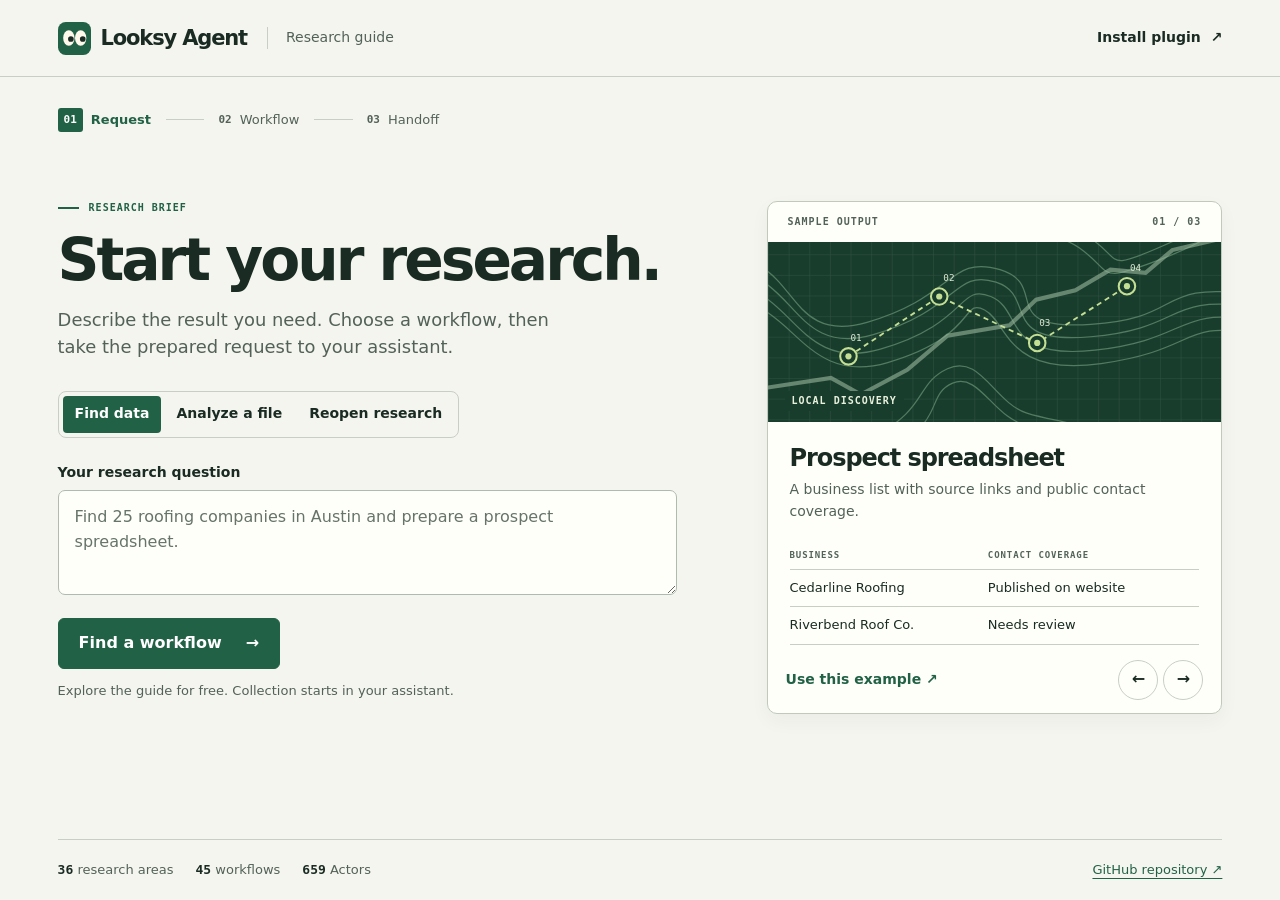
==== commit 08f7101d: "Redesign the research guide and Local Leads workspace" ====
--- a/docs/index.html
+++ b/docs/index.html
@@ -1,40 +1,297 @@
-<!doctype html><html lang="en"><head><meta charset="utf-8"><meta name="viewport" content="width=device-width,initial-scale=1"><meta http-equiv="Content-Security-Policy" content="default-src 'none'; style-src 'unsafe-inline'; script-src 'unsafe-inline'; base-uri 'none'"><title>Research Guide · Looksy Agent</title><style>
-*{box-sizing:border-box}body{margin:0;background:#26223f;color:#fff9ec;font:17px/1.5 system-ui,sans-serif}main{max-width:1100px;margin:auto;padding:32px 22px}.brand{display:flex;gap:9px;align-items:center;font-weight:750;font-size:25px}.brand svg{width:42px;height:42px}.brand small{margin-left:auto;color:#d6ceff;font:600 12px/1.4 monospace;letter-spacing:.08em}h1{font-size:clamp(36px,6vw,64px);line-height:1.04;letter-spacing:-.06em;margin:.65em 0 .3em}p{max-width:760px;color:#ddd6ed}label{display:grid;gap:5px;font-weight:650;font-size:14px}input,select,button{font:inherit;border-radius:9px;border:1px solid #83789f;background:#332f4c;color:#fff9ec;padding:10px 12px;max-width:100%}select,button{cursor:pointer}button:hover,a:hover{color:#deff89}a{color:#d6ceff}.filters{display:grid;grid-template-columns:2fr 1fr 1fr 1fr;gap:12px;margin:20px 0}li{list-style:none;background:#342f4b;padding:16px;border-radius:13px}ul{padding:0;display:grid;grid-template-columns:repeat(auto-fit,minmax(min(300px,100%),1fr));gap:10px}summary{cursor:pointer;font-size:18px;font-weight:650}li small{display:block;color:#d6ceff;letter-spacing:.02em;margin-bottom:5px}summary:focus-visible,button:focus-visible,a:focus-visible{outline:3px solid #deff89}#request{width:100%;min-height:70px;background:#fff9ec;color:#26223f;padding:12px;border-radius:8px;font:inherit}#handoff{border-left:4px solid #deff89;padding-left:16px;margin:20px 0}[hidden]{display:none!important}footer{margin:30px 0}button.active{background:#deff89;color:#26223f}@media(max-width:680px){.filters{grid-template-columns:1fr}.brand small{font-size:10px}}
+<!doctype html>
+<html lang="en">
+<head>
+  <meta charset="utf-8">
+  <meta name="viewport" content="width=device-width,initial-scale=1">
+  <meta http-equiv="Content-Security-Policy" content="default-src 'none'; style-src 'unsafe-inline'; script-src 'unsafe-inline'; base-uri 'none'">
+  <title>Research Guide · Looksy Agent</title>
+  <style>:root {
+  color-scheme: light;
+  --paper: #f5f5ef;
+  --surface: #fffffa;
+  --ink: #192b23;
+  --muted: #526259;
+  --line: #c7cfc4;
+  --green: #216246;
+  --wash: #e3ebe0;
+  --mono: ui-monospace, "SFMono-Regular", Consolas, monospace;
+}
+* { box-sizing: border-box; }
+[hidden] { display: none !important; }
+body {
+  margin: 0;
+  min-height: 100dvh;
+  display: flex;
+  flex-direction: column;
+  color: var(--ink);
+  background: var(--paper);
+  font: 16px/1.55 "Avenir Next", "Segoe UI", system-ui, sans-serif;
+}
+.wrap { width: min(1192px, calc(100% - clamp(36px, 9vw, 144px))); margin-inline: auto; }
+main { flex: 1; }
+.sr-only, .skip:not(:focus) {
+  position: absolute; width: 1px; height: 1px; overflow: hidden; clip-path: inset(50%); white-space: nowrap;
+}
+.skip:focus { position: fixed; inset: 8px auto auto 8px; z-index: 2; background: var(--surface); padding: 9px; }
+a { color: var(--green); text-underline-offset: 4px; }
+button, select, textarea { font: inherit; color: inherit; }
+button, select, summary { cursor: pointer; }
+button { min-height: 42px; padding: 7px 14px; border: 1px solid var(--line); border-radius: 6px; background: var(--surface); font-weight: 600; }
+button:active { transform: translateY(1px); }
+button:hover, summary:hover { color: var(--green); }
+button:focus-visible, a:focus-visible, summary:focus-visible, textarea:focus-visible, select:focus-visible {
+  outline: 3px solid var(--green); outline-offset: 3px;
+}
+.topbar { border-bottom: 1px solid var(--line); }
+.topbar-inner, .wordmark, .journey, .progress, .navigation, footer, .index-totals, .specimen-head, .specimen-foot, .pager { display: flex; align-items: center; }
+.topbar-inner { height: 76px; justify-content: space-between; }
+.wordmark { gap: 10px; }
+.wordmark svg { width: 33px; height: 33px; }
+.wordmark svg rect { fill: var(--green); }
+.wordmark strong { font-size: 21px; letter-spacing: -.055em; }
+.masthead-tag { margin-left: 10px; padding-left: 18px; border-left: 1px solid var(--line); font-size: 14px; color: var(--muted); }
+.install { color: var(--ink); font-size: 14px; font-weight: 650; text-decoration: none; }
+.install span { margin-left: 5px; }
+.journey { justify-content: space-between; min-height: 86px; gap: 12px; }
+.progress { list-style: none; padding: 0; margin: 0; gap: 15px; }
+.progress li { display: flex; align-items: center; gap: 8px; color: var(--muted); font-size: 13px; }
+.progress li + li::before { content: ""; height: 1px; width: clamp(12px,3vw,48px); background: var(--line); margin-right: 6px; }
+.progress li span, .micro, .kicker, .specimen-head, th, .plate-caption { font: 600 10px/1.4 var(--mono); text-transform: uppercase; letter-spacing: .10em; }
+.progress li span { letter-spacing: 0; font-size: 11px; }
+.progress li[aria-current=step] { font-weight: 750; color: var(--green); }
+.progress li[aria-current=step] span { padding: 4px 6px; background: var(--green); color: white; border-radius: 3px; }
+.navigation { gap: 10px; }
+.quiet, .text-button { border: 0; background: transparent; padding: 4px 0; font-size: 14px; }
+.quiet { color: var(--muted); text-decoration: underline; text-underline-offset: 3px; }
+.spread { display: grid; align-items: start; gap: clamp(36px,7vw,112px); padding-block: clamp(20px,3vw,52px) clamp(56px,6vw,104px); }
+.opening { grid-template-columns: minmax(0,1.25fr) minmax(310px,.92fr); }
+.inner { grid-template-columns: minmax(210px,.76fr) minmax(0,1.24fr); }
+.kicker { display: flex; align-items: center; gap: 10px; color: var(--green); }
+.kicker i { display: inline-block; width: 21px; height: 2px; background: currentColor; }
+h1, h2, p { margin: 0; }
+h1 { margin: 16px 0; font-size: clamp(43px,4.55vw,67px); font-weight: 650; line-height: 1.02; letter-spacing: -.052em; text-wrap: balance; }
+h2 { font-size: 24px; line-height: 1.2; letter-spacing: -.045em; font-weight: 650; }
+.lede, .secondary-copy, #action-copy { color: var(--muted); max-width: 46ch; }
+.lede { font-size: clamp(16px,1.4vw,19px); line-height: 1.5; }
+.paths { display: inline-flex; gap: 3px; margin: 30px 0 24px; padding: 4px; border: 1px solid var(--line); border-radius: 8px; }
+.paths button { min-height: 37px; background: transparent; border: 0; border-radius: 4px; font-size: 14px; padding: 6px 12px; }
+.paths [aria-pressed=true] { color: white; background: var(--green); }
+label { display: block; font-size: 14px; font-weight: 650; }
+textarea, select { width: 100%; background: var(--surface); border: 1px solid #aebbae; border-radius: 7px; margin: 7px 0 0; }
+textarea { padding: 14px 16px; resize: vertical; line-height: 1.55; }
+textarea::placeholder { color: #66746a; opacity: 1; }
+textarea:focus, select:focus { border-color: var(--green); }
+select { padding: 10px; }
+.primary { display: inline-flex; align-items: center; justify-content: center; gap: 24px; background: var(--green); color: white; border-color: var(--green); padding: 12px 20px; margin-top: 16px; }
+.primary:hover { background: #154b36; color: white; }
+.note, footer { font-size: 13px; color: var(--muted); }
+.note { margin-top: 12px; }
+.error:not(:empty), .empty { padding: 10px 0; color: var(--ink); }
+.error:not(:empty) { border-bottom: 1px solid var(--ink); }
+.specimen { min-width: 0; background: var(--surface); border: 1px solid #bfcabc; border-radius: 10px; box-shadow: 0 7px 19px #2139260b; overflow: hidden; }
+.specimen-head { justify-content: space-between; padding: 13px 20px; color: var(--muted); }
+.plate { position: relative; background: #193d2d; overflow: hidden; }
+.plate svg { width: 100%; height: clamp(130px,14vw,196px); display: block; }
+.plate-caption { position: absolute; left: 17px; bottom: 11px; color: #e8f1dc; background: #193d2d; padding: 3px 7px; }
+.specimen-body { padding: 22px 22px 8px; }
+.specimen-body p { font-size: 14px; color: var(--muted); margin-top: 7px; }
+table { width: 100%; border-collapse: collapse; margin-top: 18px; font-size: 13px; }
+th, td { text-align: left; padding: 8px 0; border-bottom: 1px solid var(--line); }
+th { font-size: 9px; color: var(--muted); }
+td + td, th + th { padding-left: 12px; }
+.specimen-foot { justify-content: space-between; gap: 10px; padding: 6px 18px 12px; }
+.text-button { color: var(--green); }
+.pager { gap: 5px; }
+.pager button { min-height: 40px; min-width: 40px; border-radius: 50%; padding: 2px; }
+.working { min-width: 0; padding-top: 2px; }
+.context { border-left: 2px solid var(--green); margin: 28px 0; padding-left: 15px; overflow-wrap: anywhere; }
+.context p { margin-top: 5px; }
+.micro { color: var(--muted); }
+.secondary-copy, #action-copy { margin-top: 9px; }
+.ledger { margin: 20px 0; padding: 0; border-top: 1px solid var(--line); }
+.ledger > li { list-style: none; border-bottom: 1px solid var(--line); padding: 12px 0; }
+.ledger small { color: var(--muted); font: 11px/1.5 var(--mono); }
+summary { font-weight: 650; line-height: 1.35; padding: 7px 0; }
+.ledger summary, #advanced > summary { display: flex; align-items: start; justify-content: space-between; gap: 12px; list-style: none; font-size: 17px; }
+summary::-webkit-details-marker { display: none; }
+.ledger summary::after, #advanced > summary::after { content: "+"; color: var(--green); }
+.ledger details[open] > summary::after, #advanced[open] > summary::after { content: "−"; }
+.ledger details p, .ledger details ol { font-size: 15px; color: var(--muted); margin: 10px 0; overflow-wrap: anywhere; }
+.ledger details ol { padding-left: 22px; }
+.ledger details button, #catalog-controls button { font-size: 13px; }
+#advanced { padding-top: 15px; margin-top: 25px; border-top: 1px solid var(--line); }
+.filters { display: grid; grid-template-columns: 1fr 1fr; gap: 12px; margin: 15px 0; }
+.filters label { min-width: 0; }
+#saved[aria-pressed=true] { background: var(--wash); border-color: var(--green); }
+#state { display: block; min-height: 20px; }
+footer { border-top: 1px solid var(--line); padding-block: 20px; justify-content: space-between; gap: 16px; }
+.index-totals { gap: 22px; flex-wrap: wrap; }
+.index-totals b { font-family: var(--mono); font-variant-numeric: tabular-nums; color: var(--ink); }
+@media (prefers-reduced-motion:no-preference) {
+  button { transition: background-color .16s, color .16s, transform .16s; }
+  .spread { animation: enter .24s ease-out both; }
+  @keyframes enter { from { transform: translateY(3px); } to { transform: none; } }
+}
+@media(max-width:800px) {
+  .opening, .inner { grid-template-columns: 1fr; gap: 32px; }
+  .spread { padding-top: 15px; }
+  .brief-column, .specimen, .editor { width: 100%; }
+  .specimen { max-width: 540px; }
+  .journey { flex-wrap: wrap; gap: 8px; padding-block: 14px; min-height: 75px; }
+  .progress { gap: 8px; }
+  .progress li { gap: 6px; }
+  .progress li + li::before { margin: 0; width: 14px; }
+  .masthead-tag { display: none; }
+  .topbar-inner { height: 60px; }
+  .paths { margin-block: 22px 16px; }
+  .inner .context { margin-block: 18px; }
+  footer { flex-wrap: wrap; }
+}
+@media(max-width:410px) {
+  .paths { display: grid; grid-template-columns: repeat(3,1fr); }
+  .paths button { font-size: 12px; padding-inline: 6px; }
+  .progress li { font-size: 12px; }
+  .filters { grid-template-columns:1fr; }
+  .index-totals { gap: 12px; }
+}
 
-.filters>label{min-width:0}.filters select,.filters input{width:100%;min-width:0}
-#guide-next,#copy,#action-use{background:#deff89;color:#26223f;font-weight:700;margin-top:16px}
-.paths,.examples{display:flex;flex-wrap:wrap;gap:12px;margin:20px 0}.examples details{flex:1;min-width:220px;padding:16px;border:1px solid #655b88;border-radius:12px}.examples table{font-size:14px;width:100%}textarea{min-height:150px}button:focus-visible,a:focus-visible,input:focus-visible,textarea:focus-visible,summary:focus-visible{outline:3px solid #f7ca71;outline-offset:4px}#request{width:100%}#action{padding:20px;border:1px solid #655b88;border-radius:12px}button[aria-pressed=true]{border-color:#f7ca71}
-</style></head>
-<body><main>
-<div class="brand"><svg xmlns="http://www.w3.org/2000/svg" width="64" height="64" viewBox="0 0 64 64"><title>Looksy</title><rect width="64" height="64" rx="15" fill="#6451C9"/><g fill="#FFF9EC"><ellipse cx="21" cy="31" rx="11" ry="15"/><ellipse cx="44" cy="31" rx="11" ry="15"/></g><g fill="#24213C"><circle cx="25" cy="33" r="5.5"/><circle cx="48" cy="33" r="5.5"/></g></svg>
- Looksy Agent <small>RESEARCH GUIDE</small></div>
-<h1>What would you like to get done?</h1>
-<p>Find public data, turn existing results into a report, or pick up saved research in your assistant.</p>
-<a href="https://github.com/khadinakbarlabs/looksy#install-looksy-agent">Install Looksy Agent</a>
-<p id="guide-progress" role="status">Step 1 of 3 · Your goal</p><button id="guide-start-over" hidden>Change request</button><button id="guide-back" hidden>Back</button><p id="guide-message" role="status"></p><section id="goal-step"><div class="paths" aria-label="Choose your next step">
-<button data-path="new_collection" aria-pressed="true">Find new data</button>
-<button data-path="existing_data" aria-pressed="false">Analyze data I have</button>
-<button data-path="saved_research" aria-pressed="false">Open recent research</button>
-</div>
-<section aria-label="Example deliverables" class="examples">
-<details><summary>A prospect spreadsheet</summary><p>Illustrative example · actual coverage varies.</p><table><tr><th>Business</th><th>Public contact</th></tr><tr><td>Example Roofing A</td><td>Published on its site</td></tr><tr><td>Example Roofing B</td><td>Needs review</td></tr></table><p>Your CSV keeps business details, source links and contact coverage.</p><button data-goal="Find 25 roofers in Austin">Customize this research</button></details>
-<details><summary>An SEO repair list</summary><p>Illustrative example · audit findings depend on observed pages.</p><p>Page → observed issue → supporting evidence → suggested action.</p><button data-goal="Audit a website for SEO issues">Prepare my audit</button></details>
-<details><summary>An AI visibility report</summary><p>Illustrative example · live mentions and citations are recorded separately.</p><p>Buyer prompt → supported provider → brand mention → cited source → observation date.</p><button data-goal="Check brand mentions in AI search">Check my brand</button></details>
-</section>
-<label>What do you need?<input id="q" type="search" placeholder="Find 25 roofers in Austin, or analyze my CSV"></label>
-<button id="guide-next">Continue</button></section>
-<section id="plan-step" hidden><h2>Choose your starting point</h2><p id="goal-summary"></p>
-<label>Research area<select id="area"></select></label>
-<section id="action" hidden><h2 id="action-title"></h2><p id="action-copy"></p><button id="action-use">Prepare request for my assistant</button></section>
-<section id="workflows"><h2>Research workflow starting points</h2><p>Choose a research area or describe your goal. Your assistant adapts the steps and delivers the requested output.</p><ul id="recipes"></ul></section>
-<details id="advanced"><summary>Browse individual tasks and more filters</summary><div class="filters"><label>Category<select id="category"></select></label><label>Subcategory<select id="family"></select></label></div><div id="catalog-controls"><button id="saved" aria-pressed="false">Saved templates</button> <button id="reset">Reset filters</button></div>
-<p id="count" role="status"></p><ul id="list"></ul><button id="more">Show more</button></details></section><section id="handoff" hidden><h2>Your request for the assistant</h2><p>Review or edit the details, then copy this into your supported agent.</p><label for="request">Editable request</label><textarea id="request"></textarea><button id="copy">Copy request for my assistant</button> <span id="state" role="status"></span></section>
+.ledger summary strong { display:block; font-size:18px; font-weight:650; letter-spacing:-.025em; }
+.ledger summary small { display:block; margin-top:4px; font:400 14px/1.5 "Avenir Next",system-ui,sans-serif; }
+.ledger ol li { margin:4px 0; }
+</style>
+</head>
+<body>
+  <a class="skip" href="#main">Skip to research</a>
+  <header class="topbar"><div class="wrap topbar-inner">
+    <div class="wordmark"><svg xmlns="http://www.w3.org/2000/svg" width="64" height="64" viewBox="0 0 64 64"><title>Looksy Agent</title><rect width="64" height="64" rx="15" fill="#216246"/><g fill="#FFF9EC"><ellipse cx="21" cy="31" rx="11" ry="15"/><ellipse cx="44" cy="31" rx="11" ry="15"/></g><g fill="#192B23"><circle cx="25" cy="33" r="5.5"/><circle cx="48" cy="33" r="5.5"/></g></svg>
+<strong>Looksy Agent</strong><span class="masthead-tag">Research guide</span></div>
+    <a class="install" href="https://github.com/khadinakbarlabs/looksy#install-looksy-agent">Install plugin <span aria-hidden="true">↗</span></a>
+  </div></header>
+  <main id="main" class="wrap" tabindex="-1">
+    <div class="journey">
+      <ol class="progress" aria-label="Research guide progress">
+        <li aria-current="step"><span>01</span>Request</li>
+        <li><span>02</span>Workflow</li>
+        <li><span>03</span>Handoff</li>
+      </ol>
+      <p id="guide-progress" class="sr-only" role="status">Step 1 of 3 · Your goal</p>
+      <div class="navigation">
+        <button id="guide-back" class="quiet" hidden>Back</button>
+        <button id="guide-start-over" class="quiet" hidden>Edit request</button>
+      </div>
+    </div>
+    <section id="goal-step" class="spread opening">
+      <div class="brief-column">
+        <div class="kicker"><i></i> Research brief</div>
+        <h1 id="goal-title">Start your research.</h1>
+        <p id="goal-description" class="lede">Describe what you need. Looksy will help you choose a workflow and prepare a request for your assistant.</p>
+        <div class="paths" role="group" aria-label="Choose a starting point">
+          <button data-path="new_collection" aria-pressed="true">Find data</button>
+          <button data-path="existing_data" aria-pressed="false">Analyze a file</button>
+          <button data-path="saved_research" aria-pressed="false">Reopen research</button>
+        </div>
+        <label for="q" id="goal-label">Your research question</label>
+        <textarea id="q" rows="3" aria-describedby="guide-message" placeholder="Find 25 roofing companies in Austin and prepare a prospect spreadsheet."></textarea>
+        <p id="guide-message" class="error" role="status"></p>
+        <button id="guide-next" class="primary">Find a workflow <span aria-hidden="true">→</span></button>
+        <p class="note">Explore the guide for free. Collection starts in your assistant.</p>
+      </div>
+      <aside class="specimen" aria-label="Illustrative research outputs">
+        <header class="specimen-head"><span>Sample output</span><span id="sample-number">01 / 03</span></header>
+        <div class="plate" aria-hidden="true">
+          <svg xmlns="http://www.w3.org/2000/svg" viewBox="0 0 440 190" preserveAspectRatio="xMidYMid slice" focusable="false">
+  <defs>
+    <pattern id="grid" width="20" height="20" patternUnits="userSpaceOnUse">
+      <path d="M20 0H0V20" stroke="#638570" stroke-opacity=".3" fill="none"/>
+    </pattern>
+    <g id="point">
+      <circle r="8" fill="#193d2d" stroke="#c4df93" stroke-width="2"/>
+      <circle r="3" fill="#c4df93"/>
+    </g>
+  </defs>
+  <rect width="440" height="190" fill="#193d2d"/>
+  <rect width="440" height="190" fill="url(#grid)"/>
+  <g data-art="0">
+    <g fill="none" stroke="#527b5f" stroke-width="1.2">
+      <path d="M-50 25C32 15 12 110 96 86S176 20 225 35 220 94 313 88 374 46 470 59"/>
+      <path d="M-50 38C27 27 19 122 102 98S180 34 221 47 221 108 313 100 384 59 470 71"/>
+      <path d="M-50 52C23 39 23 137 109 112S184 48 216 61 226 123 317 113 397 71 470 84"/>
+      <path d="M-50 68C22 50 28 151 116 125S187 62 210 74 230 139 323 126 401 84 470 97"/>
+      <path d="M175 -18C229 9 268 -10 302 14S317 49 378 26 412 1 470 2"/>
+      <path d="M205 -20C244 1 274 -20 309 2S325 37 378 14 414 -7 470 -10"/>
+      <path d="M100 198C156 170 142 146 174 131S219 164 251 174 309 182 331 203"/>
+      <path d="M122 204C171 183 153 156 179 145S219 180 252 186 303 195 315 215"/>
+    </g>
+    <path d="M-12 151 61 140 90 156 135 132 174 99 234 89 260 64 298 55 332 35 366 38 392 16 460 0" stroke="#99b89d" stroke-width="4" fill="none" opacity=".6"/>
+    <path d="M78 119 166 61 261 106 348 51" fill="none" stroke="#c4df93" stroke-width="1.8" stroke-dasharray="5 4"/>
+    <use href="#point" x="78" y="119"/><use href="#point" x="166" y="61"/><use href="#point" x="261" y="106"/><use href="#point" x="348" y="51"/>
+    <g fill="#dfebd6" font-family="monospace" font-size="9"><text x="80" y="104">01</text><text x="170" y="46">02</text><text x="263" y="90">03</text><text x="351" y="36">04</text></g>
+  </g>
+  <g data-art="1" hidden stroke="#bbd6b0" stroke-width="1.5" fill="#264e38">
+    <path d="M102 88H152V46H199M152 88H199M152 88V130H199M250 46H294V88H334" fill="none"/>
+    <rect x="48" y="72" width="54" height="34" rx="3"/><rect x="199" y="31" width="51" height="30" rx="3"/>
+    <rect x="199" y="73" width="51" height="30" rx="3"/><rect x="199" y="115" width="51" height="30" rx="3"/>
+    <rect x="334" y="73" width="56" height="30" rx="3"/>
+    <path d="M59 82h26m-26 8h15m114 -47h21m-21 42h21m-21 42h21m115 -40h20" stroke="#c4df93"/>
+  </g>
+  <g data-art="2" hidden fill="none" stroke="#b9d2a6" stroke-width="1.6">
+    <path d="M70 91H150M170 91C210 91 200 42 250 42H307M170 91H307M170 91C210 91 200 138 250 138H307"/>
+    <use href="#point" x="70" y="91"/><circle cx="160" cy="91" r="11" fill="#193d2d"/>
+    <circle cx="318" cy="42" r="9"/><circle cx="318" cy="91" r="9"/><circle cx="318" cy="138" r="9"/>
+    <path d="M335 39h44m-44 6h30m-30 43h44m-44 6h24m-24 41h44m-44 6h34" stroke="#84a58e"/>
+  </g>
+</svg>
 
-<p>Templates are bookmarked in this browser. Research results and briefs live in your private local Looksy workspace. Ask your assistant to open recent research.</p>
-<footer><a href="https://github.com/khadinakbarlabs/looksy">Looksy Agent on GitHub</a> · Browse and inspect examples for free. Connect Apify when preparing live source previews. Actor collection may incur event fees and separate platform usage.</footer>
-</main><script type="application/json" id="data">{"actors":{"khadinakbar/10times-events-scraper":{"description":"Scrape trade shows, conferences and exhibitions from 10times.com, covering 200K+ events in 100+ industries. Flat records include ISO dates, venue with GPS, organizer, categories, visitor estimates and event URL, from URLs, search or city.","source":"https://apify.com/khadinakbar/10times-events-scraper"},"khadinakbar/1688-product-listings-scraper":{"description":"Search 1688.com B2B wholesale listings by keyword or URL: title, CNY price range, MOQ, supplier, location, \u8bda\u4fe1\u901a TrustPass years, \u5b9e\u529b\u5546\u5bb6/\u5de5\u5382 flags, \u56de\u5934\u7387 repurchase rate and sold count. Filter by price, MOQ, years, repurchase rate and factory status.","source":"https://apify.com/khadinakbar/1688-product-listings-scraper"},"khadinakbar/accuranker-alternative":{"description":"Track Google organic keyword ranks for a target domain. Export positions, matching URLs, SERP evidence, and search context; supply baseline ranks to calculate movement against an earlier snapshot.","source":"https://apify.com/khadinakbar/accuranker-alternative"},"khadinakbar/acquire-com-scraper":{"description":"Scrape Acquire.com startup listings for sale: asking price, multiples, TTM revenue & profit, growth, category, tech stack, trust signals. Filters by category, price, revenue, profit, keywords. MCP-ready.","source":"https://apify.com/khadinakbar/acquire-com-scraper"},"khadinakbar/agoda-reviews-scraper":{"description":"Scrape Agoda hotel guest reviews by hotel URL or ID: rating, title, text, pros and cons, reviewer profile, hotel response and dates.","source":"https://apify.com/khadinakbar/agoda-reviews-scraper"},"khadinakbar/ahrefs-alternative":{"description":"Analyze a domain or seed keyword for SEO and backlink research. Export organic keywords, search metrics, competing domains, referring-domain totals, and backlink records for structured site-exploration workflows.","source":"https://apify.com/khadinakbar/ahrefs-alternative"},"khadinakbar/ahrefs-keyword-difficulty-checker":{"description":"Check independent keyword difficulty scores for up to 100 exact keywords. Target a country and language, filter the 0\u2013100 score range, sort your shortlist, and export structured results. Not Ahrefs proprietary KD.","source":"https://apify.com/khadinakbar/ahrefs-keyword-difficulty-checker"},"khadinakbar/ahrefs-keyword-explorer":{"description":"Explore Google keyword metrics, matching terms, related terms, and suggestions through DataForSEO. Export normalized rows with volume, CPC, available difficulty, intent, endpoint provenance, and provider-cost context.","source":"https://apify.com/khadinakbar/ahrefs-keyword-explorer"},"khadinakbar/ai-citations-tracker":{"description":"Run buyer prompts against Perplexity and record the source URLs it returns, their domains, owned-domain citation status, an answer excerpt and the exact prompt. Built for evidence-based AEO monitoring of how often your domain is cited.","source":"https://apify.com/khadinakbar/ai-citations-tracker"},"khadinakbar/ai-content-detector":{"description":"Score pasted text for AI writing and get an AI percentage, a human, mixed or AI label, word counts and highlighted sentences. Built for teachers, editors, recruiters and agents who need AI detection as structured JSON.","source":"https://apify.com/khadinakbar/ai-content-detector"},"khadinakbar/ai-overviews-tracker":{"description":"Track brand mention rate, sentiment and share of voice in AI-generated answers from Perplexity, ChatGPT, Claude and Gemini. Built for GEO audits and brand monitoring through Apify MCP or the API.","source":"https://apify.com/khadinakbar/ai-overviews-tracker"},"khadinakbar/ai-search-brand-monitor":{"description":"Track how Perplexity, ChatGPT, Claude and Gemini answer questions about your brand. Each result shows whether you are mentioned or cited, which links appear and how competitors compare.","source":"https://apify.com/khadinakbar/ai-search-brand-monitor"},"khadinakbar/ai-search-visibility-tracker":{"description":"Check whether Perplexity, ChatGPT, Claude and Gemini cite your domain, with citation rank, content gaps and competing domains per keyword. Works with Apify MCP and the API.","source":"https://apify.com/khadinakbar/ai-search-visibility-tracker"},"khadinakbar/ai-seo-tracker":{"description":"Audit a public site for technical SEO and AI-search readiness. Returns source-linked checks for robots.txt, sitemap, llms.txt, indexing directives, metadata, canonical URLs and structured data. Use for site audits and repeatable monitoring; not for AI-answer brand visibility.","source":"https://apify.com/khadinakbar/ai-seo-tracker"},"khadinakbar/ai-text-humanizer":{"description":"Humanize AI Text into clear, natural, SEO-friendly and undetectable content.","source":"https://apify.com/khadinakbar/ai-text-humanizer"},"khadinakbar/airbnb-calendar-availability-scraper":{"description":"Read an authorized Airbnb iCalendar export and return date-level blocked and inferred-open availability for host operations and short-term rental workflows. Each row is one date with its availability and block count.","source":"https://apify.com/khadinakbar/airbnb-calendar-availability-scraper"},"khadinakbar/airbnb-occupancy-pricing-scraper":{"description":"Scrape Airbnb occupancy and pricing from public listing calendars for short-term rental comps, occupancy upper bound, ADR and RevPAR. Each listing gets one occupancy report; for host iCal exports, use Airbnb Calendar Availability Scraper.","source":"https://apify.com/khadinakbar/airbnb-occupancy-pricing-scraper"},"khadinakbar/airbnb-reviews-scraper":{"description":"Scrape all reviews for any Airbnb listing: rating, comment, date, reviewer, host response, photos and topic tags. No login needed.","source":"https://apify.com/khadinakbar/airbnb-reviews-scraper"},"khadinakbar/airbnb-scraper":{"description":"Extract Airbnb listings, prices, ratings, host data, amenities and GPS coordinates for any location, by city search or direct listing URLs. Works with Apify MCP and the API.","source":"https://apify.com/khadinakbar/airbnb-scraper"},"khadinakbar/airdna-alternative":{"description":"Analyze supplied short-term rental observations for occupancy, ADR, RevPAR, revenue, and comparable ranges. Add a property scenario to estimate income, expenses, cap rate, and break-even occupancy from your assumptions.","source":"https://apify.com/khadinakbar/airdna-alternative"},"khadinakbar/alibaba-listings-scraper":{"description":"Search Alibaba.com B2B listings by keyword or URL, with title, price range, MOQ, supplier name, country, years, verified, Gold and Trade Assurance flags, rating and image. Filter by price, MOQ, supplier country and years, verified-only and Trade Assurance-only.","source":"https://apify.com/khadinakbar/alibaba-listings-scraper"},"khadinakbar/alibaba-products-scraper":{"description":"Scrape Alibaba.com B2B products by keyword or URL: tier prices, MOQ, supplier name, years, country, Gold status, response rate, GMV and reviews.","source":"https://apify.com/khadinakbar/alibaba-products-scraper"},"khadinakbar/aliexpress-all-in-one-scraper":{"description":"Scrape AliExpress listings, product details and customer reviews from a keyword or URL. Prices in your ship-to country's currency, orders and ratings, plus specs, SKU variants and seller fields when product pages load. Reviews include text, country and photos.","source":"https://apify.com/khadinakbar/aliexpress-all-in-one-scraper"},"khadinakbar/aliexpress-product-search-scraper":{"description":"Search AliExpress by keyword or search URL and export product cards with title, price, original price, discount, rating, orders sold, store, image and URL. Filter by sort order, price range, free shipping, minimum rating and minimum orders.","source":"https://apify.com/khadinakbar/aliexpress-product-search-scraper"},"khadinakbar/all-in-one-media-downloader":{"description":"Download permitted public videos or audio from many supported media sites, save the files to Apify key-value storage and return clean metadata rows. Each run reports complete, partial, empty or failed downloads clearly.","source":"https://apify.com/khadinakbar/all-in-one-media-downloader"},"khadinakbar/amazon-bestsellers-scraper":{"description":"Scrape Amazon Best Sellers, New Releases, Movers & Shakers, Most Wished For and Gift Ideas rankings by category across 10 marketplaces. Returns ranked products with rank, ASIN, title, price, rating, review count, Prime status and image, with no login.","source":"https://apify.com/khadinakbar/amazon-bestsellers-scraper"},"khadinakbar/amazon-competitor-price-tracker":{"description":"Track Amazon competitor prices against your reference ASIN, with price delta, Buy Box winner, FBA or FBM, stock and webhook alerts on undercuts. Covers 18 marketplaces; works with Apify MCP and the API.","source":"https://apify.com/khadinakbar/amazon-competitor-price-tracker"},"khadinakbar/amazon-kdp-niche-analyzer":{"description":"Analyze Amazon KDP niches by keyword: competing Kindle/paperback books with BSR, price, ratings, reviews, plus a transparent 0-100 opportunity score. 10 marketplaces. PPE. MCP-ready.","source":"https://apify.com/khadinakbar/amazon-kdp-niche-analyzer"},"khadinakbar/amazon-keyword-discovery-tool":{"description":"Amazon autocomplete across 20 markets with filters, localized queries, depth-3 recursion and monitoring. Basic packs from $0.00005; advanced workflows $0.25/1,000 rows. Startup and platform usage additional. No actual search volume.","source":"https://apify.com/khadinakbar/amazon-keyword-discovery-tool"},"khadinakbar/amazon-price-history-scraper":{"description":"Track Amazon product prices over time from ASINs or product URLs. Stores observed history in a named KV store and returns deltas, lows, highs, stock, seller, and optional drop alerts. MCP/API-ready.","source":"https://apify.com/khadinakbar/amazon-price-history-scraper"},"khadinakbar/amazon-product-details-scraper":{"description":"Look up Amazon products by ASIN, product URL, keyword or category in 18 marketplaces. Each row has price, list price, discount, rating, review count, Best Sellers Rank, seller, FBA/Prime status, bullets, images, variants and breadcrumbs as flat JSON.","source":"https://apify.com/khadinakbar/amazon-product-details-scraper"},"khadinakbar/amazon-product-intelligence":{"description":"Research Amazon products by ASIN or keyword: price, Best Sellers Rank, ratings, seller, Prime status, bullet points, images and optional review snippets across 10 marketplaces (US, UK, DE, FR, CA, ES, IT, JP, AU, IN), one analysis-ready row per product.","source":"https://apify.com/khadinakbar/amazon-product-intelligence"},"khadinakbar/amazon-product-scraper":{"description":"Scrape Amazon product data \u2014 price, BSR, rating, seller, FBA status, variants \u2014 from search, category, URL, or ASIN input across 18 marketplaces. MCP/API-ready.","source":"https://apify.com/khadinakbar/amazon-product-scraper"},"khadinakbar/amazon-product-search-scraper":{"description":"Search Amazon by keyword or URL across 18 marketplaces and see where every product ranks: page position, organic rank and sponsored flag, plus price, rating and reviews. Add detail pages for brand, Best Sellers Rank, bullets, images and seller.","source":"https://apify.com/khadinakbar/amazon-product-search-scraper"},"khadinakbar/amazon-reviews-scraper":{"description":"Extract Amazon product reviews with star rating, review text, verified-purchase status, helpful votes, reviewer info, images and variant. Works with Apify MCP and the API.","source":"https://apify.com/khadinakbar/amazon-reviews-scraper"},"khadinakbar/amazon-search-scraper":{"description":"Scrape Amazon search result pages by keyword or URL across 18 marketplaces. Extract rank, ASIN, title, price, rating, reviews, Prime, sponsored flags, badges, thumbnails, and product URLs in flat JSON optimized for SEO and AI agents. MCP/API-ready.","source":"https://apify.com/khadinakbar/amazon-search-scraper"},"khadinakbar/amazon-seller-email-scraper":{"description":"Find publicly disclosed Amazon seller contact emails from seller profiles and the sellers' own business websites. Returns email provenance, legal name, address, marketplace and source URLs.","source":"https://apify.com/khadinakbar/amazon-seller-email-scraper"},"khadinakbar/amazon-seller-scraper":{"description":"Scrape Amazon sellers \u2014 business name, legal address, feedback ratings, rating distribution, and storefront products \u2014 from seller IDs, storefront/profile URLs, or product ASINs across 18 marketplaces. Flat JSON for AI agents and MCP.","source":"https://apify.com/khadinakbar/amazon-seller-scraper"},"khadinakbar/analyze-spotify-playlist":{"description":"Analyze public Spotify playlists for followers, track mix, artist concentration, play-count distribution, duplicates and duration stats. No cookies needed; works with Apify MCP and the API.","source":"https://apify.com/khadinakbar/analyze-spotify-playlist"},"khadinakbar/angi-home-services-scraper":{"description":"Scrape Angi (Angie's List) home-service pros by city, ZIP, category URL or profile: name, phone, rating, reviews, address and website. Runs on residential proxies with no cookies.","source":"https://apify.com/khadinakbar/angi-home-services-scraper"},"khadinakbar/answerthepublic-alternative":{"description":"Find keyword questions and related searches using Google autocomplete. Submit seed phrases and research patterns, then export ordered suggestions with source queries, country, language, and collection time.","source":"https://apify.com/khadinakbar/answerthepublic-alternative"},"khadinakbar/apec-jobs-scraper":{"description":"Scrape APEC.fr French executive (cadre) job postings by keyword, d\u00e9partement/city or pasted APEC search URL: title, company, salary range, location, contract type, remote work and apply URL. No login needed.","source":"https://apify.com/khadinakbar/apec-jobs-scraper"},"khadinakbar/apify-store-scraper":{"description":"Extract the Actors listed in Apify Store, 21,000+ in total, with titles, descriptions, pricing, total and monthly users, success rate, ratings and categories. Works with Apify MCP and the API.","source":"https://apify.com/khadinakbar/apify-store-scraper"},"khadinakbar/apollo-alternative":{"description":"Find public B2B prospects from role, company, industry, and location queries. Export LinkedIn profile URLs, headlines, source queries, ranks, and timestamps to build a source-linked prospect-review list.","source":"https://apify.com/khadinakbar/apollo-alternative"},"khadinakbar/apple-app-store-all-in-one-scraper":{"description":"Scrape Apple App Store app details, reviews, keyword search, top charts and developer portfolios in one Actor, using Apple's public iTunes and RSS endpoints. Works with Apify MCP and the API.","source":"https://apify.com/khadinakbar/apple-app-store-all-in-one-scraper"},"khadinakbar/apple-maps-business-scraper":{"description":"Scrape public Apple Maps businesses by keyword and location or place URL, with name, phone, website, address and coordinates, plus optional website email enrichment. For Google Maps, use Google Maps Leads Scraper.","source":"https://apify.com/khadinakbar/apple-maps-business-scraper"},"khadinakbar/appstore-reviews-scraper":{"description":"Scrape Apple App Store reviews for any iOS/macOS app across multiple countries in one run. Get ratings, titles, bodies, authors, versions, dates, votes, and URLs with rating, date, and keyword filters applied before billing. No login, no cookies, no external API keys.","source":"https://apify.com/khadinakbar/appstore-reviews-scraper"},"khadinakbar/ashby-jobs-scraper":{"description":"Extract public Ashby job boards through the Posting API. Returns validated job postings with descriptions, compensation when published, departments, locations, timestamps, and application URLs for recruiting and job-market research.","source":"https://apify.com/khadinakbar/ashby-jobs-scraper"},"khadinakbar/ats-jobs-scraper":{"description":"Combined ATS jobs API for Greenhouse, Lever, Ashby, Workday, SmartRecruiters, Recruitee, Workable, and Personio. Auto-detects the ATS from a company slug or career URL and returns one validated job record with apply URL, location, department, and description.","source":"https://apify.com/khadinakbar/ats-jobs-scraper"},"khadinakbar/autotrader-ca-scraper":{"description":"Scrape Canadian vehicle listings from AutoTrader.ca by search URL, structured filters or direct listing URLs. Returns price, specs, mileage and dealer contact.","source":"https://apify.com/khadinakbar/autotrader-ca-scraper"},"khadinakbar/autotrader-scraper":{"description":"Scrape US Autotrader.com car listings by ZIP, make, model and filters. Returns price, mileage, year, trim, VIN, specs, dealer contact and photos, with optional per-vehicle detail enrichment.","source":"https://apify.com/khadinakbar/autotrader-scraper"},"khadinakbar/autotrader-uk-scraper":{"description":"Scrape used & new car listings from autotrader.co.uk with full spec, dealer contact, history check, and price indicator. MCP/API-ready.","source":"https://apify.com/khadinakbar/autotrader-uk-scraper"},"khadinakbar/avito-scraper":{"description":"Scrape Avito.ru listings by keyword or URL with title, price, location, photos and seller; optional details add full description, item parameters, seller type and views. Works with Apify MCP and the API.","source":"https://apify.com/khadinakbar/avito-scraper"},"khadinakbar/b2b-lead-finder-enrichment":{"description":"Extract business names, phones, ratings and verified emails from Google Maps as CRM-ready JSON. Run it via API, on a schedule or with Apify MCP.","source":"https://apify.com/khadinakbar/b2b-lead-finder-enrichment"},"khadinakbar/backlink-opportunity-finder":{"description":"Find relevant public pages for resource links, guest posts, list mentions, directories, podcasts and expert roundups. Returns scored prospect URLs from live Google organic results, ready for your own outreach.","source":"https://apify.com/khadinakbar/backlink-opportunity-finder"},"khadinakbar/bayt-jobs-scraper":{"description":"Search Bayt job listings by keyword, market, category, or public URL. Receive titles, companies, locations, snippets, job IDs, and apply URLs for MENA hiring research.","source":"https://apify.com/khadinakbar/bayt-jobs-scraper"},"khadinakbar/bayut-scraper":{"description":"Scrape Bayut.com UAE property listings for sale and rent, plus agencies and agents. Each listing has price in AED, beds, baths, area, location, photos, TruCheck status and agent contacts.","source":"https://apify.com/khadinakbar/bayut-scraper"},"khadinakbar/bbb-scraper":{"description":"Scrape Better Business Bureau (bbb.org) businesses by keyword + location or profile URL. Returns BBB rating, accreditation, phone, website, address & contacts. MCP/API-ready.","source":"https://apify.com/khadinakbar/bbb-scraper"},"khadinakbar/beehiiv-newsletter-scraper":{"description":"Scrape Beehiiv newsletters for posts, authors and newsletter metadata to support content discovery. Works with Apify MCP and the API.","source":"https://apify.com/khadinakbar/beehiiv-newsletter-scraper"},"khadinakbar/bing-rank-tracker":{"description":"Track a domain's organic Bing positions by keyword, market, and top-N depth. Returns one decision-ready rank row per keyword with ranking URL, position, and competitors.","source":"https://apify.com/khadinakbar/bing-rank-tracker"},"khadinakbar/bing-search-scraper":{"description":"Scrape Bing search results: organic results, ads, Copilot AI answer, featured snippet, People Also Ask, related searches and sitelinks, across multiple markets.","source":"https://apify.com/khadinakbar/bing-search-scraper"},"khadinakbar/bizbuysell-scraper":{"description":"Scrape BizBuySell business-for-sale listings: asking price, cash flow, revenue, location, industry and broker contact. Search by keyword or category.","source":"https://apify.com/khadinakbar/bizbuysell-scraper"},"khadinakbar/bloomberg-news-scraper":{"description":"Scrape Bloomberg news headlines, summaries, authors, tickers and images from Bloomberg's public section feeds. Filter by keyword, ticker or date.","source":"https://apify.com/khadinakbar/bloomberg-news-scraper"},"khadinakbar/bluesky-posts-scraper":{"description":"Search public Bluesky posts, export author feeds and threads, and get clean engagement data for research. Works with Apify MCP and the API.","source":"https://apify.com/khadinakbar/bluesky-posts-scraper"},"khadinakbar/bluesky-profile-details-scraper":{"description":"Fetch public Bluesky profile details from handles, DIDs or bsky.app URLs for influencer research and identity resolution. Returns DID, handle, bio, counts, verification, media, labels and timestamps.","source":"https://apify.com/khadinakbar/bluesky-profile-details-scraper"},"khadinakbar/booking-reviews-scraper":{"description":"Extract Booking.com guest reviews at scale \u2014 24 structured fields per review (positive/negative text, score, traveler type, room, reviewer profile. MCP/API-ready.","source":"https://apify.com/khadinakbar/booking-reviews-scraper"},"khadinakbar/booking-scraper-pro":{"description":"Scrape Booking.com hotels and properties with prices, review scores, stars, location and amenities. Search any city or paste Booking.com URLs.","source":"https://apify.com/khadinakbar/booking-scraper-pro"},"khadinakbar/brand-sentiment-analyzer":{"description":"Monitor brand sentiment across Reddit, Google News and Trustpilot, with an executive summary of sentiment score, top complaints, top praise, crisis signals and share of voice against an optional competitor. Per-mention details and AI theme extraction are included.","source":"https://apify.com/khadinakbar/brand-sentiment-analyzer"},"khadinakbar/brandwatch-alternative":{"description":"Monitor public brand mentions across Google News, Hacker News, Reddit RSS, and selected feeds. Export matched queries, source URLs, sentiment cues, urgency flags, and collection times for a review queue.","source":"https://apify.com/khadinakbar/brandwatch-alternative"},"khadinakbar/brightedge-alternative":{"description":"Audit a public website and optionally check Google keyword ranks. Get one report with technical issues, page evidence, prioritized fixes, robots and sitemap checks, and keyword observations for an SEO repair plan.","source":"https://apify.com/khadinakbar/brightedge-alternative"},"khadinakbar/broken-link-checker":{"description":"Check links from a website crawl, URL list, or sitemap. Receive HTTP status, redirect chains, response timing, source pages, anchor text, and diagnostic classes for SEO quality assurance and site migrations.","source":"https://apify.com/khadinakbar/broken-link-checker"},"khadinakbar/built-in-jobs-scraper":{"description":"Extract Built In tech jobs with normalized company, location, workplace, salary, skills, posting date and direct apply URL. Use for hiring intelligence, salary research and job alerts.","source":"https://apify.com/khadinakbar/built-in-jobs-scraper"},"khadinakbar/bulk-website-contact-extractor":{"description":"Bulk-crawl a list of websites and get one lead record per domain: personal vs role emails, phones, WhatsApp links, social profiles, address and an A\u2013D lead score. Works with Apify MCP and the API.","source":"https://apify.com/khadinakbar/bulk-website-contact-extractor"},"khadinakbar/bulk-whois-lookup":{"description":"Check up to 100 domains through structured RDAP. Get registrar, registration and expiry dates, calculated age and expiry risk, nameservers, domain status, and source URLs in one bounded bulk run.","source":"https://apify.com/khadinakbar/bulk-whois-lookup"},"khadinakbar/bundesagentur-job-scraper":{"description":"Search Germany's Bundesagentur f\u00fcr Arbeit public Jobsuche feed and return normalized vacancies with employer, location, contract, remote-work and date signals. Use for recruitment research and labor-market analysis; not for applicant data.","source":"https://apify.com/khadinakbar/bundesagentur-job-scraper"},"khadinakbar/buzzsumo-alternative":{"description":"Research cited content for a topic, brand, or publisher domain. Export articles, citation metrics, phrase trends, sentiment slices, or summary rows to compare coverage and prepare source-linked content research.","source":"https://apify.com/khadinakbar/buzzsumo-alternative"},"khadinakbar/capterra-reviews-scraper":{"description":"Scrape Capterra software reviews and product metadata: star ratings, written reviews, pros, cons and reviewer firmographics. Paste a product URL or search by product name.","source":"https://apify.com/khadinakbar/capterra-reviews-scraper"},"khadinakbar/career-site-job-scraper":{"description":"Scrape live job listings straight from company career pages. Auto-detects Greenhouse, Lever, Ashby, Workday, Workable, SmartRecruiters and Recruitee, with a JSON-LD fallback for other sites. Returns title, location, salary, remote flag, department and apply URL.","source":"https://apify.com/khadinakbar/career-site-job-scraper"},"khadinakbar/cargurus-scraper":{"description":"Scrape CarGurus car listings by ZIP/postal code or search URL: VIN, price, deal rating, price vs. market, mileage, days on market, specs and dealer name and phone. US, Canada and UK.","source":"https://apify.com/khadinakbar/cargurus-scraper"},"khadinakbar/check-gmail-username-availability":{"description":"Bulk-check whether @gmail.com usernames are available, taken, or reserved, verified live against Google's own account signup check. Dots, case, and +tags are normalized. Built for brand protection, handle research, and AI agents. Charged $0.008 per checked username plus platform usage.","source":"https://apify.com/khadinakbar/check-gmail-username-availability"},"khadinakbar/checkatrade-scraper":{"description":"Search and extract public Checkatrade tradesperson profiles with contact, service, rating, and review data.","source":"https://apify.com/khadinakbar/checkatrade-scraper"},"khadinakbar/cian-ru-scraper":{"description":"Scrape public CIAN.ru property listings in Russia by search URL or filters for city, rooms, price, and sale or rent. Returns price, area, floor, metro and address, collected through Russian residential proxies.","source":"https://apify.com/khadinakbar/cian-ru-scraper"},"khadinakbar/clearbit-alternative":{"description":"Enrich known company domains from public websites. Export company identity, descriptions, published contact links, optional technology signals, source URLs, and timestamps for CRM profile review.","source":"https://apify.com/khadinakbar/clearbit-alternative"},"khadinakbar/clutch-listings-scraper":{"description":"Scrape public Clutch.co agency directories for B2B leads and vendor research. Returns agency name, profile, website, rating, review count, services, location, pricing, team size, verification, sponsorship and rank from listing cards.","source":"https://apify.com/khadinakbar/clutch-listings-scraper"},"khadinakbar/clutch-reviews-scraper":{"description":"Scrape client reviews from any Clutch.co agency profile, with overall, quality, schedule, cost and referral ratings, reviewer role, company size, industry, location, budget, services and full Q&A feedback. Paste profile URLs or slugs to page through full review history.","source":"https://apify.com/khadinakbar/clutch-reviews-scraper"},"khadinakbar/clutch-scraper":{"description":"Scrape Clutch.co listing pages into B2B agency records: names, profiles, websites, ratings, review counts, hourly rates, project sizes, team sizes, locations, services, verified and sponsored flags. Supports multi-URL runs, filters and pagination.","source":"https://apify.com/khadinakbar/clutch-scraper"},"khadinakbar/cognism-alternative":{"description":"Research known B2B company domains using public company pages. Collect account context, published business emails, role-keyword evidence, LinkedIn company links, and source URLs for account-review workflows.","source":"https://apify.com/khadinakbar/cognism-alternative"},"khadinakbar/coinmarketcap-crypto-scraper":{"description":"Scrape CoinMarketCap rankings, coin details, trending coins and global market metrics. No API key needed.","source":"https://apify.com/khadinakbar/coinmarketcap-crypto-scraper"},"khadinakbar/companies-house-uk-scraper":{"description":"Look up UK Companies House company profiles, directors and PSCs. Works with zero setup on the public register, and uses your free API key when you add one.","source":"https://apify.com/khadinakbar/companies-house-uk-scraper"},"khadinakbar/complete-seo-audit":{"description":"Audit one public website for crawlability, indexation, metadata, headings, links, images, structured data, hreflang, security, response-time and optional AI-crawler signals. Returns a prioritized, source-linked report. It does not query AI answers or claim rankings.","source":"https://apify.com/khadinakbar/complete-seo-audit"},"khadinakbar/congress-stock-trades-data-api":{"description":"Query US House and Senate STOCK Act stock trades as structured rows for agents and APIs. Filter by politician, ticker, chamber, date range and buy or sell.","source":"https://apify.com/khadinakbar/congress-stock-trades-data-api"},"khadinakbar/contact-details-scraper":{"description":"Find business websites from a search such as 'dentists in Miami' or paste URLs, and get one CRM-ready row per domain with emails, phones, WhatsApp, 14 social profiles and address. Billed per domain, however many pages are crawled.","source":"https://apify.com/khadinakbar/contact-details-scraper"},"khadinakbar/costco-scraper":{"description":"Scrape Costco.com by keyword or product and category URL, with prices, item numbers, brand, ratings, availability, images and optional specs. Each run reports a clear outcome; works with Apify MCP and the API.","source":"https://apify.com/khadinakbar/costco-scraper"},"khadinakbar/coupang-scraper":{"description":"Get validated Coupang product listings from search terms and public Coupang search, category and product URLs. Returns KRW prices, ratings, review counts, image URLs, Rocket flags and source context.","source":"https://apify.com/khadinakbar/coupang-scraper"},"khadinakbar/craigslist-all-in-one-scraper":{"description":"Scrape Craigslist classifieds across 700+ cities and all 8 categories: jobs, housing, for-sale, services, gigs, community, resumes and events. Multi-city fanout, repost dedup and optional contact extraction are built in.","source":"https://apify.com/khadinakbar/craigslist-all-in-one-scraper"},"khadinakbar/craigslist-fsbo-rentals-scraper":{"description":"Collect owner-filtered sales and rentals with full details, new-listing and price/title monitoring, possible repost hints and deeper price-range searches. California defaults; other regions supported. Platform usage included.","source":"https://apify.com/khadinakbar/craigslist-fsbo-rentals-scraper"},"khadinakbar/craigslist-real-estate-scraper":{"description":"Scrape Craigslist housing \u2014 apartments, rooms, vacation rentals, real estate for sale. Beds/baths/sqft, price, address, geo. MCP-ready. Cheerio + Residential.","source":"https://apify.com/khadinakbar/craigslist-real-estate-scraper"},"khadinakbar/create-temp-email-inbox":{"description":"Create disposable temp email inboxes in bulk and poll them for OTP codes and messages, for QA and CI testing. Two inbox services back each other up; works with Apify MCP and the API.","source":"https://apify.com/khadinakbar/create-temp-email-inbox"},"khadinakbar/crexi-commercial-real-estate-scraper":{"description":"Scrape Crexi commercial real estate for-sale listings: asking price, cap rate, NOI, size, zoning, broker and location. Filter by property type, state, city, ZIP, price and cap rate.","source":"https://apify.com/khadinakbar/crexi-commercial-real-estate-scraper"},"khadinakbar/crexi-scraper":{"description":"Scrape Crexi commercial real estate: for-sale listings, property details, financials, and broker contact leads via Crexi's public API. MCP/API-ready.","source":"https://apify.com/khadinakbar/crexi-scraper"},"khadinakbar/crunchbase-company-api":{"description":"Look up Crunchbase organization URLs for company enrichment and investment research. Export company profiles with available funding, investors, industries, headquarters, employee bands and source URLs. Process deduplicated batches with explicit limits. Pay per event plus platform usage.","source":"https://apify.com/khadinakbar/crunchbase-company-api"},"khadinakbar/crypto-price-tracker":{"description":"Track crypto prices for a coin watchlist or the top N by market cap, look up DEX pairs by token address or symbol, and check wallet PnL and winrate. One unified record per coin, pair or wallet with price, market cap, % changes, ATH/ATL and supply. No API key.","source":"https://apify.com/khadinakbar/crypto-price-tracker"},"khadinakbar/cutshort-jobs-scraper":{"description":"Scrape public CutShort.io India tech jobs by keyword, location, skills, experience or CutShort hub and job URLs. Returns title, company, salary, skills, experience, location, posted date and description, with no login.","source":"https://apify.com/khadinakbar/cutshort-jobs-scraper"},"khadinakbar/dailymotion-video-downloader":{"description":"Download Dailymotion videos to MP4 and extract metadata, stream URLs, subtitles, and thumbnails by video URL, channel, playlist, or search. MCP/API-ready.","source":"https://apify.com/khadinakbar/dailymotion-video-downloader"},"khadinakbar/dark-web-scraper":{"description":"Scrape supplied Tor .onion or HTTPS pages through bundled Tor. Extract readable text, links, keyword hits, content hashes and diagnostics, with redaction on by default.","source":"https://apify.com/khadinakbar/dark-web-scraper"},"khadinakbar/dark-web-search":{"description":"Search a public Tor hidden-service index for brand, domain or keyword mentions and get onion URLs, titles, snippets, ranks and collection time. Metadata only: result pages are never opened. For threat-intel, brand-protection and OSINT triage.","source":"https://apify.com/khadinakbar/dark-web-search"},"khadinakbar/dataforseo-keyword-research":{"description":"Get keyword ideas or Google search volumes for your seed phrases, with CPC, competition, keyword difficulty, intent and a 12-month trend per keyword. No DataForSEO account or subscription needed; pay per keyword.","source":"https://apify.com/khadinakbar/dataforseo-keyword-research"},"khadinakbar/depop-scraper":{"description":"Scrape public Depop listings by keyword or product URL with prices, brands, sizes, images, seller stats and optional detail enrichment.","source":"https://apify.com/khadinakbar/depop-scraper"},"khadinakbar/dexscreener-realtime-monitor":{"description":"Monitor live Dexscreener DEX pairs: price, 5m/1h/6h/24h change, volume, liquidity, FDV and market cap across Solana, Ethereum, Base, BSC and 100+ chains. Includes watchlist alerts and new-pair and trending discovery.","source":"https://apify.com/khadinakbar/dexscreener-realtime-monitor"},"khadinakbar/dice-com-jobs-scraper":{"description":"Search public Dice.com technology jobs. Get normalized titles, employers, locations, salary ranges, work settings, dates, descriptions, and direct job URLs for recruiting and job-market research.","source":"https://apify.com/khadinakbar/dice-com-jobs-scraper"},"khadinakbar/discord-all-in-one-scraper":{"description":"Resolve any Discord invite URL, code or vanity link to a full server profile, or search Disboard and Top.gg by keyword. Returns member and online counts, features, verification level, premium tier, banner, channels, emojis and stickers, with no login.","source":"https://apify.com/khadinakbar/discord-all-in-one-scraper"},"khadinakbar/discord-member-scraper":{"description":"Scrape Discord server members through Discord's Bot API with your bot token, including usernames, roles, join dates and Nitro boosts. Works with Apify MCP and the API.","source":"https://apify.com/khadinakbar/discord-member-scraper"},"khadinakbar/discord-message-scraper":{"description":"Scrape Discord channel and DM messages through Discord's API with your own bot or user token, including content, author, timestamps, attachments, reactions and replies. Works with Apify MCP and the API.","source":"https://apify.com/khadinakbar/discord-message-scraper"},"khadinakbar/discord-server-scraper":{"description":"Export a Discord server with your bot token, including messages, members, channels, roles and full structure. Runs without a proxy; works with Apify MCP and the API.","source":"https://apify.com/khadinakbar/discord-server-scraper"},"khadinakbar/discord-username-checker":{"description":"Bulk-check Discord username availability through Discord's signup API. Returns available, taken or invalid for each handle, with no token, login or captcha.","source":"https://apify.com/khadinakbar/discord-username-checker"},"khadinakbar/dnb-companies-scraper":{"description":"Scrape Dun & Bradstreet business directory companies \u2014 firmographics, DUNS, revenue, address, NAICS industries. MCP/API-ready.","source":"https://apify.com/khadinakbar/dnb-companies-scraper"},"khadinakbar/dnstwister-typosquatting-detector":{"description":"Find registered typo, homoglyph, combo-squat, subdomain, and TLD variants with DNS, MX, HTTP, TLS, and heuristic phishing evidence for authorized brand monitoring.","source":"https://apify.com/khadinakbar/dnstwister-typosquatting-detector"},"khadinakbar/domain-com-au-real-estate-scraper":{"description":"Scrape Domain.com.au sale, rent and sold property listings for comps, rental monitoring and agent lead lists. Each listing row has price, address, beds, baths, agents, photos, coordinates and source URL.","source":"https://apify.com/khadinakbar/domain-com-au-real-estate-scraper"},"khadinakbar/douyin-comments-scraper":{"description":"Scrape public Douyin (\u6296\u97f3) video comments and nested replies from URLs, share links or aweme IDs, one flat row per comment for China-market social listening. Each row has text, likes, author, IP location and parent ID.","source":"https://apify.com/khadinakbar/douyin-comments-scraper"},"khadinakbar/douyin-hot-search-scraper":{"description":"Scrape Douyin (\u6296\u97f3) live hot-search boards with rank, hot value, video counts, cover and event time. Covers five boards: hotspot, seeding, entertainment, social and challenge.","source":"https://apify.com/khadinakbar/douyin-hot-search-scraper"},"khadinakbar/douyin-product-search-scraper":{"description":"Search Douyin Shop (\u6296\u97f3\u5546\u57ce) products by keyword for China ecommerce research and affiliate selection. Each product row has title, price, sales, shop, image and detail URL.","source":"https://apify.com/khadinakbar/douyin-product-search-scraper"},"khadinakbar/douyin-profile-scraper":{"description":"Scrape public Douyin (\u6296\u97f3) creator profiles by URL, share link, sec_user_id or uid, with nickname, bio, follower, following and like counts, verification, region, gender and custom badges. No cookies needed.","source":"https://apify.com/khadinakbar/douyin-profile-scraper"},"khadinakbar/douyin-search-scraper":{"description":"Scrape Douyin (China TikTok / \u6296\u97f3) video search results by keyword. Returns videos with author, view/like/comment counts, music, hashtags. MCP/API-ready.","source":"https://apify.com/khadinakbar/douyin-search-scraper"},"khadinakbar/douyin-transcripts-scraper":{"description":"Under maintenance. Extract public Douyin speech transcripts from URLs, share links or IDs, with timed cues, optional translation and SRT/VTT/TXT/JSON exports. Check the Pricing tab for current event prices and platform-usage billing.","source":"https://apify.com/khadinakbar/douyin-transcripts-scraper"},"khadinakbar/douyin-video-scraper":{"description":"Scrape public Douyin (\u6296\u97f3) videos from URLs, share links or aweme IDs, one row per video for China-market research. Each row has caption, stats, music, hashtags, author and play URL.","source":"https://apify.com/khadinakbar/douyin-video-scraper"},"khadinakbar/ean-gtin-image-extractor":{"description":"Resolve EAN-8, EAN-13, UPC-A, and GTIN-14 barcodes into product image galleries with title, brand, and provenance. HTTP-first against Open Food/Beauty/Pet/Products Facts plus UPCitemdb free plan. Validates GS1 checksums, batches codes, never fabricates images. MCP-ready.","source":"https://apify.com/khadinakbar/ean-gtin-image-extractor"},"khadinakbar/earnings-call-transcript-api":{"description":"Scrape public earnings call transcripts by ticker or URL, with full Q&A from Motley Fool and SEC EDGAR transcript exhibits as a backup. Returns speakers, prepared remarks, Q&A and provenance, with no login.","source":"https://apify.com/khadinakbar/earnings-call-transcript-api"},"khadinakbar/ebay-all-in-one-scraper":{"description":"Collect public eBay active search listings or individual item details on US and German sites. Sold/completed search is unavailable. Pay-per-event plus platform usage.","source":"https://apify.com/khadinakbar/ebay-all-in-one-scraper"},"khadinakbar/ebay-product-listing-scraper":{"description":"Scrape active eBay product listings by keyword or URL across 8 marketplaces, with price, condition, shipping, seller, image and item URL, plus optional item-page enrichment. For sold-price comps, use eBay Scraper.","source":"https://apify.com/khadinakbar/ebay-product-listing-scraper"},"khadinakbar/ecommerce-store-scraper":{"description":"Extract products, prices, discounts, variants, stock and images from Shopify, WooCommerce or generic online stores, with automatic platform detection. Works with Apify MCP and the API.","source":"https://apify.com/khadinakbar/ecommerce-store-scraper"},"khadinakbar/emag-romania-product-scraper":{"description":"Scrape emag.ro products by keyword, category/search URL, or product URL \u2014 RON prices, ratings, stock, seller, optional specs.","source":"https://apify.com/khadinakbar/emag-romania-product-scraper"},"khadinakbar/email-address-validator":{"description":"Validate email lists with RFC 5322 syntax checks, DNS MX lookup, disposable detection across 3,000+ domains, role and free-provider tags, typo suggestions, optional SMTP probes and a 0-100 score. No external API key; a Standby HTTP API serves instant lookups.","source":"https://apify.com/khadinakbar/email-address-validator"},"khadinakbar/email-breach-checker":{"description":"Check 1\u201350 authorized email addresses for known breach exposure. Receive one structured report per completed address with breach names, dates, affected domains, exposed data classes, source attribution, checked time, and terminal outcomes. Managed access means callers provide no external API key.","source":"https://apify.com/khadinakbar/email-breach-checker"},"khadinakbar/email-osint-search":{"description":"Check email addresses for public account-registration signals across a pinned 121-service catalog. Returns one privacy-safe scan record per email with found sites, categories, uncertainty, source domains, and timestamps for authorized OSINT research.","source":"https://apify.com/khadinakbar/email-osint-search"},"khadinakbar/email-to-linkedin-profile-scraper":{"description":"Find public LinkedIn profiles from email addresses: name, headline, profile URL, company and location, with optional public-profile enrichment. Matches are found through public web search, with no LinkedIn login or cookies.","source":"https://apify.com/khadinakbar/email-to-linkedin-profile-scraper"},"khadinakbar/etsy-all-in-one-scraper":{"description":"Scrape Etsy product listings, prices, ratings, seller info, Star Seller & Bestseller badges, materials, tags, shop catalogs & customer reviews. MCP/API-ready.","source":"https://apify.com/khadinakbar/etsy-all-in-one-scraper"},"khadinakbar/etsy-keyword-research-tool":{"description":"Discover Etsy keyword ideas from public indexed listing evidence. Returns deduplicated phrases, confidence, transparent opportunity scores, source queries, and canonical evidence URLs for listing-title and market research.","source":"https://apify.com/khadinakbar/etsy-keyword-research-tool"},"khadinakbar/etsy-listings-scraper":{"description":"Find publicly indexed Etsy listings from keywords, with validated IDs, canonical URLs, titles, snippets, indexed shop and rating metadata, and source context. Built for listing discovery; use Etsy Scraper for live listing details and reviews.","source":"https://apify.com/khadinakbar/etsy-listings-scraper"},"khadinakbar/etsy-product-search-scraper":{"description":"Search Etsy product listings by keyword for price monitoring, product discovery and assortment research. Returns price, rating, shop, badges, rank and URL. For listing pages, shop catalogs or reviews, use Etsy Scraper.","source":"https://apify.com/khadinakbar/etsy-product-search-scraper"},"khadinakbar/etsy-reviews-scraper":{"description":"Scrape Etsy product reviews from listing URLs and shop pages: star rating, review text, reviewer, date, review photos, listing title and shop context, for sentiment analysis, product research and competitor tracking.","source":"https://apify.com/khadinakbar/etsy-reviews-scraper"},"khadinakbar/etsy-shop-details-scraper":{"description":"Extract public Etsy shop profiles by URL or shop name. Returns seller identity, ratings, reviews, catalog size, location, branding and provenance as flat JSON.","source":"https://apify.com/khadinakbar/etsy-shop-details-scraper"},"khadinakbar/eventbrite-events-scraper":{"description":"Scrape Eventbrite events by URL, city, category, date or free-text search, with 30+ fields per event: title, ISO dates, venue with GPS coordinates, organizer, ticket prices, tags and images. Pagination reaches about 1,000 events, with no login.","source":"https://apify.com/khadinakbar/eventbrite-events-scraper"},"khadinakbar/expedia-hotels-scraper":{"description":"Scrape Expedia.com hotel search results by destination and dates or a Hotel-Search URL, with name, nightly price, total, star class, guest rating, review count, location, image, deal badges and property URL. Filter by stars, guest rating and price.","source":"https://apify.com/khadinakbar/expedia-hotels-scraper"},"khadinakbar/facebook-ads-library-scraper":{"description":"Scrape public Facebook Ad Library ads by keyword, page ID, company name or ad ID, with advertiser, ad copy, CTA, landing page, media URLs, status, platforms and run dates. No Facebook login needed.","source":"https://apify.com/khadinakbar/facebook-ads-library-scraper"},"khadinakbar/facebook-comments-scraper":{"description":"Scrape public comments from Facebook post and reel URLs into clean records with author, text, timestamps, reactions and reply counts. No login or cookies needed.","source":"https://apify.com/khadinakbar/facebook-comments-scraper"},"khadinakbar/facebook-followers-scraper":{"description":"Track public Facebook page follower and like counts in bulk, with optional change since the last run, plus page name, category, ad status, contact details and images. Counts only, not follower lists. No login or cookies needed.","source":"https://apify.com/khadinakbar/facebook-followers-scraper"},"khadinakbar/facebook-group-members-scraper":{"description":"Extract the active, visible members of public Facebook groups from recent post and comment authors, with name, profile URL, activity counts and an engagement score. No login or cookies needed.","source":"https://apify.com/khadinakbar/facebook-group-members-scraper"},"khadinakbar/facebook-group-posts-scraper":{"description":"Scrape public Facebook group posts by group URL or ID, with post text, author, reaction, comment and share counts, media URLs, top comments and pagination cursors. No login or cookies needed.","source":"https://apify.com/khadinakbar/facebook-group-posts-scraper"},"khadinakbar/facebook-groups-scraper":{"description":"Scrape public Facebook group posts by group URL or group ID. Export post text, author, engagement counts, media URLs, top comments, and pagination cursors. MCP/API-ready.","source":"https://apify.com/khadinakbar/facebook-groups-scraper"},"khadinakbar/facebook-groups-search-scraper":{"description":"Discover public Facebook groups by keyword and return clean group URLs, names, descriptions, visibility hints and member-count hints. Filter by minimum members or public groups only. No login needed.","source":"https://apify.com/khadinakbar/facebook-groups-search-scraper"},"khadinakbar/facebook-hashtag-scraper":{"description":"Search Meta Ad Library by hashtag and get matching ads, advertisers, creative assets, delivery details and landing pages. Works with Apify MCP and the API.","source":"https://apify.com/khadinakbar/facebook-hashtag-scraper"},"khadinakbar/facebook-likes-scraper":{"description":"Get the public reaction count for Facebook post and reel URLs: one row per post with total reactions, post ID and route. No Facebook cookies. MCP-ready.","source":"https://apify.com/khadinakbar/facebook-likes-scraper"},"khadinakbar/facebook-marketplace-scraper":{"description":"Scrape Facebook Marketplace search results and listing details, with prices, photos, sellers, locations and item status as clean structured data. Works with Apify MCP and the API.","source":"https://apify.com/khadinakbar/facebook-marketplace-scraper"},"khadinakbar/facebook-page-scraper":{"description":"Scrape public Facebook page and profile URLs into clean page records, plus optional recent posts. Returns name, category, contacts, website, followers, likes, ratings, ad status, post text, timestamps, engagement, media and links, with no login.","source":"https://apify.com/khadinakbar/facebook-page-scraper"},"khadinakbar/facebook-page-video-downloader":{"description":"Discover videos from public Facebook Page Videos and Reels tabs, paginate and deduplicate results, and save bounded MP4 files with source metadata and download status.","source":"https://apify.com/khadinakbar/facebook-page-video-downloader"},"khadinakbar/facebook-people-search-scraper":{"description":"Search Facebook's anonymous public people directory by name or phrase. Return profile names, IDs, links, photo URLs, source query, rank and capture time. Directory coverage is partial; no login or private-profile access.","source":"https://apify.com/khadinakbar/facebook-people-search-scraper"},"khadinakbar/facebook-photos-scraper":{"description":"Collect public Facebook Page photo galleries with pagination. Export photo IDs, image URLs, thumbnails, alt text, dimensions and Facebook links. No Facebook login.","source":"https://apify.com/khadinakbar/facebook-photos-scraper"},"khadinakbar/facebook-post-search-scraper":{"description":"Monitor the public Facebook pages, profiles and groups you choose for keywords and get only posts whose text or author matches your terms. Each post has author, timestamp, engagement counts, media and matched terms, with no login or cookies.","source":"https://apify.com/khadinakbar/facebook-post-search-scraper"},"khadinakbar/facebook-posts-scraper":{"description":"Scrape public Facebook page, profile, group and post URLs into structured post records with text, media, links and engagement counts. No login or cookies needed.","source":"https://apify.com/khadinakbar/facebook-posts-scraper"},"khadinakbar/facebook-search-scraper":{"description":"Search Facebook by keyword across Events, Marketplace and the Ad Library (ads and advertisers) in one Actor. No login or cookies needed.","source":"https://apify.com/khadinakbar/facebook-search-scraper"},"khadinakbar/facebook-user-posts-scraper":{"description":"Scrape recent public posts from Facebook user and profile URLs, with text, post URL, author, timestamps, reactions, comments and media. No cookies or login needed; for groups, use Facebook Group Posts Scraper.","source":"https://apify.com/khadinakbar/facebook-user-posts-scraper"},"khadinakbar/facebook-video-downloader":{"description":"Download public Facebook videos, Reels, Watch pages and video posts by URL, with direct media links and normalized metadata. Optionally save capped MP4 files to run storage, with no Facebook login or cookies.","source":"https://apify.com/khadinakbar/facebook-video-downloader"},"khadinakbar/facebook-video-transcript-extractor":{"description":"AI transcript extractor for Facebook videos and Reels by URL \u2014 plain text + SRT, no cookies, no login. MCP/API-ready.","source":"https://apify.com/khadinakbar/facebook-video-transcript-extractor"},"khadinakbar/fandom-scraper":{"description":"Scrape any Fandom / Wikia wiki: article text, infobox data, categories, images, and search results via the public MediaWiki API. MCP/API-ready.","source":"https://apify.com/khadinakbar/fandom-scraper"},"khadinakbar/feedly-alternative":{"description":"Aggregate RSS, Atom, and JSON feeds into a clean article dataset. Discover advertised feeds from supplied websites, filter keywords, tag sources, and remove duplicates for research and recurring news workflows.","source":"https://apify.com/khadinakbar/feedly-alternative"},"khadinakbar/financial-times-news-scraper":{"description":"Scrape Financial Times (ft.com) headlines, standfirsts, authors, sections and images from public RSS feeds and Bing News keyword search. Returns public metadata only, with full articles left behind the FT paywall.","source":"https://apify.com/khadinakbar/financial-times-news-scraper"},"khadinakbar/find-instagram-related-profiles-scraper":{"description":"Discover lookalike and related Instagram profiles from seed accounts \u2014 ideal for B2B lead-gen, influencer discovery, and competitor mapping. Provider-backed, cookieless, no login.","source":"https://apify.com/khadinakbar/find-instagram-related-profiles-scraper"},"khadinakbar/finviz-alternative-stock-screener":{"description":"Screen US stocks by sector, price, market cap, volume, P/E, RSI, and daily change. Export one record per equity with market metrics, source URLs, and retrieval times for research, spreadsheets, or dashboards.","source":"https://apify.com/khadinakbar/finviz-alternative-stock-screener"},"khadinakbar/firecrawl-alternative":{"description":"Convert public websites to clean Markdown with a bounded crawl. Export one record per HTML page with requested and final URLs, title, canonical link, observed links, and timestamps for search or knowledge workflows.","source":"https://apify.com/khadinakbar/firecrawl-alternative"},"khadinakbar/flashscore-live-matches":{"description":"Scrape Flashscore live match scores: in-progress matches with running score and minute, filtered by sport, country and league.","source":"https://apify.com/khadinakbar/flashscore-live-matches"},"khadinakbar/flashscore-scraper":{"description":"Scrape Flashscore live scores, results, fixtures, standings, head-to-head records and match stats across football, tennis, basketball and 30+ sports.","source":"https://apify.com/khadinakbar/flashscore-scraper"},"khadinakbar/flight-award-availability-scraper":{"description":"Scrape airline award availability (miles, taxes and cabin seats) from Flightpoints and Roame for any origin, destination and loyalty program. No login or cookies needed.","source":"https://apify.com/khadinakbar/flight-award-availability-scraper"},"khadinakbar/flipkart-listings-scraper":{"description":"Extract public Flipkart search and category listings: product titles, prices, MRP, discounts, ratings, images, availability, and source URLs. Batch queries or listing URLs in, structured listing cards out.","source":"https://apify.com/khadinakbar/flipkart-listings-scraper"},"khadinakbar/flipkart-product-scraper":{"description":"Scrape Flipkart product details and search results: price, MRP, discount, rating, specs, seller, offers and stock. Use a product URL or keyword.","source":"https://apify.com/khadinakbar/flipkart-product-scraper"},"khadinakbar/flipkart-reviews-scraper":{"description":"Scrape Flipkart product reviews by product or reviews URL, with rating, title, text, reviewer name and location, verified-purchase flag, date, helpful votes, review images and the product rating summary. Works with Apify MCP and the API.","source":"https://apify.com/khadinakbar/flipkart-reviews-scraper"},"khadinakbar/fotocasa-all-in-one-scraper":{"description":"Scrape fotocasa.es Spanish real estate by city or search URL across buy, rent, share and transfer listings. Returns price, m\u00b2, rooms, baths, GPS, agency phone and images, with no login.","source":"https://apify.com/khadinakbar/fotocasa-all-in-one-scraper"},"khadinakbar/foundit-jobs-scraper":{"description":"Scrape Foundit (formerly Monster) jobs in India, Singapore and Hong Kong by keyword and location. Each job has title, company, location with coordinates, salary, experience, skills, posted date, full description and apply URL. Works with Apify MCP and the API.","source":"https://apify.com/khadinakbar/foundit-jobs-scraper"},"khadinakbar/fragrantica-scraper":{"description":"Extract structured Fragrantica perfume profiles with brand, perfumer, note pyramid, main accords, rating, launch year and source provenance. For use with Fragrantica's authorization.","source":"https://apify.com/khadinakbar/fragrantica-scraper"},"khadinakbar/frase-alternative":{"description":"Generate a source-linked content outline from a search keyword. Analyze current Google results and public page headings to collect recurring topics, questions, and outline sections for a writer's research brief.","source":"https://apify.com/khadinakbar/frase-alternative"},"khadinakbar/fuel-prices-api":{"description":"Get U.S. EIA weekly retail gasoline and diesel prices by nation, PADD, state and city, in USD per gallon with week-ending date and weekly and yearly change. Built for fleet cost tracking, energy research and AI agents.","source":"https://apify.com/khadinakbar/fuel-prices-api"},"khadinakbar/funda-nl-scraper":{"description":"Collect authorized public Funda.nl residential listing data from search or detail URLs. Returns normalized Dutch property fields, run diagnostics, and PPE-ready records.","source":"https://apify.com/khadinakbar/funda-nl-scraper"},"khadinakbar/g2-product-reviews-scraper":{"description":"Scrape G2 product reviews and metadata: star ratings, written reviews, pros, cons, sub-ratings and reviewer firmographics. Paste a product URL or search by product name.","source":"https://apify.com/khadinakbar/g2-product-reviews-scraper"},"khadinakbar/gartner-peer-insights-scraper":{"description":"Scrape public Gartner Peer Insights product profiles, ratings, market listings and review samples. An optional session cookie adds paginated reviews; works with Apify MCP and the API.","source":"https://apify.com/khadinakbar/gartner-peer-insights-scraper"},"khadinakbar/gelbe-seiten-scraper":{"description":"Extract public German business listings from Gelbe Seiten by service and location, with contact details, ratings, addresses, and source URLs.","source":"https://apify.com/khadinakbar/gelbe-seiten-scraper"},"khadinakbar/geocoding-api-byok":{"description":"Geocode forward addresses and reverse coordinates through OpenCage. Returns normalized addresses, coordinates, components, confidence and timezone metadata.","source":"https://apify.com/khadinakbar/geocoding-api-byok"},"khadinakbar/getyourguide-scraper":{"description":"Extract GetYourGuide activities from destination, category, and activity URLs for travel research. Return starting prices, currencies, ratings, duration, images, and optional operator and activity details. Bounded batches with per-row source URLs and explicit partial or blocked outcomes.","source":"https://apify.com/khadinakbar/getyourguide-scraper"},"khadinakbar/github-deep-scraper":{"description":"Scrape GitHub repos, issues, PRs, code search, contributors, releases, READMEs, commits, users and trending through 11 modes built for AI coding agents. Add an optional personal access token for higher rate limits.","source":"https://apify.com/khadinakbar/github-deep-scraper"},"khadinakbar/glassdoor-alternative":{"description":"Find job openings on selected Greenhouse and Lever company boards. Export titles, locations, departments, employment types, direct application URLs, and timestamps for a targeted company-jobs watchlist.","source":"https://apify.com/khadinakbar/glassdoor-alternative"},"khadinakbar/glassdoor-jobs-scraper":{"description":"Scrape Glassdoor job listings with title, company, location, salary, posted date, rating, apply URL, and source URL. MCP optimized for recruiters and job-market research.","source":"https://apify.com/khadinakbar/glassdoor-jobs-scraper"},"khadinakbar/glassdoor-reviews-scraper":{"description":"Scrape public Glassdoor employee reviews for company reputation research. Extract ratings, pros, cons, job title, employment status, dates, employer replies, and company context in structured JSON for HR analytics, competitive intelligence, SEO, and AI agents. MCP/API-ready.","source":"https://apify.com/khadinakbar/glassdoor-reviews-scraper"},"khadinakbar/glassdoor-scraper":{"description":"Scrape public Glassdoor jobs, reviews, company profiles and salary pages for recruiting, employer research, salary benchmarking and HR analytics. Each record is one job, review, company or salary, with source URL.","source":"https://apify.com/khadinakbar/glassdoor-scraper"},"khadinakbar/gmgn-copytrade-wallet-scraper":{"description":"Scrape GMGN.ai copytrade wallet leaderboards across Solana, ETH, BSC, Base, Tron, and Monad. Export PnL, win rates, volume, tags, and wallet URLs.","source":"https://apify.com/khadinakbar/gmgn-copytrade-wallet-scraper"},"khadinakbar/goodreads-all-in-one-scraper":{"description":"Scrape Goodreads books, reviews, authors, lists, series and search results from any URL, ISBN-10/13 or text query. Book rows include ratings with a 1-5 star distribution, genres, ISBN, pages and series; reviews can be filtered by star range and language. Works with Apify MCP and the API.","source":"https://apify.com/khadinakbar/goodreads-all-in-one-scraper"},"khadinakbar/goofish-scraper":{"description":"Scrape Goofish (\u95f2\u9c7c / Xianyu), Alibaba's secondhand marketplace, by keyword, item URL or ID, or seller URL or ID. Returns title, price, condition, location, image and seller details such as Zhima credit and verification, with the mode auto-detected and no cookies.","source":"https://apify.com/khadinakbar/goofish-scraper"},"khadinakbar/goofish-search-scraper":{"description":"Search Goofish (\u95f2\u9c7c / Xianyu) by keyword or search URL and get indexed public listings with title, price, item URL and snippet. No cookies or login needed.","source":"https://apify.com/khadinakbar/goofish-search-scraper"},"khadinakbar/google-ads-scraper":{"description":"Scrape live Google Search sponsored (PPC) ads by keyword, country, city and device: one row per ad with advertiser, ad copy, slot, sitelinks and landing URL, plus a free advertiser share-of-voice summary. Live search ads, not the Ads Transparency Center.","source":"https://apify.com/khadinakbar/google-ads-scraper"},"khadinakbar/google-ads-transparency-scraper":{"description":"Scrape Google Ads Transparency Center ads by domain or advertiser name, with advertiser, ad ID, format, preview image, regions and first and last shown dates. Works with Apify MCP and the API.","source":"https://apify.com/khadinakbar/google-ads-transparency-scraper"},"khadinakbar/google-ai-mode-scraper":{"description":"Scrape structured Google AI Mode responses for prompts, including answer text, citation references, related questions, image/product modules, and optional multi-turn follow-ups.","source":"https://apify.com/khadinakbar/google-ai-mode-scraper"},"khadinakbar/google-ai-overviews-scraper":{"description":"Scrape the Google AI Overview for any query, with the AI answer text, cited source domains, URLs and titles, citation positions and optional brand-match detection. Covers multiple countries on desktop or mobile, with an optional bring-your-own search API key.","source":"https://apify.com/khadinakbar/google-ai-overviews-scraper"},"khadinakbar/google-alerts-alternative":{"description":"Monitor topics and brands through GDELT and selected public feeds. Export deduplicated headlines, article links, matched queries, publisher details, and fresh-item flags for recurring news-monitoring workflows.","source":"https://apify.com/khadinakbar/google-alerts-alternative"},"khadinakbar/google-autocomplete-api":{"description":"Get current Google Search autocomplete suggestions for bounded keyword batches, optional A-Z expansion, and a selected language and country. Returns one structured, provenance-rich record per lookup with stable arrays for automation and AI agents.","source":"https://apify.com/khadinakbar/google-autocomplete-api"},"khadinakbar/google-events-api":{"description":"Find Google Events by keyword and location for event discovery, calendar assistants, conference research and ticket-link enrichment. Each event is normalized with dates, venue, maps link and ticket sources.","source":"https://apify.com/khadinakbar/google-events-api"},"khadinakbar/google-finance-stock-news-scraper":{"description":"Extract live prices, P/E ratio, market cap, EPS, dividends, 52-week range, company info and news from Google Finance for each ticker. Works with Apify MCP and the API.","source":"https://apify.com/khadinakbar/google-finance-stock-news-scraper"},"khadinakbar/google-flights-scraper":{"description":"Scrape Google Flights one-way and round-trip fares by route and date: price, airlines, stops, layovers, flight numbers, aircraft, carbon emissions and the Google Flights link. Filter by stops, airline and max price.","source":"https://apify.com/khadinakbar/google-flights-scraper"},"khadinakbar/google-forums-search-scraper":{"description":"Search the Google Forums tab for public discussion threads. Returns one structured result per thread with query context, source, date, snippet, answer previews, and reproducible source routing.","source":"https://apify.com/khadinakbar/google-forums-search-scraper"},"khadinakbar/google-hotels-search-scraper":{"description":"Scrape Google Hotels search results: hotel name, rating, review count, price, check-in and check-out dates, URL and address. Search by query, location and dates, or paste a direct URL.","source":"https://apify.com/khadinakbar/google-hotels-search-scraper"},"khadinakbar/google-images-scraper":{"description":"Scrape Google Images by keyword, with original full-resolution image URL, source page, thumbnail, title, dimensions and product flag. Filter by size, type, color and usage rights across multiple queries and 40+ countries.","source":"https://apify.com/khadinakbar/google-images-scraper"},"khadinakbar/google-jobs-scraper":{"description":"Extract job listings from Google Jobs. Returns title, company, location, salary (parsed min/max), full description, apply link, employment type & more. MCP/API-ready.","source":"https://apify.com/khadinakbar/google-jobs-scraper"},"khadinakbar/google-keyword-planner-mcp":{"description":"Generate bounded Google Ads keyword ideas or historical metrics through DataForSEO. Returns normalized rows with source, targeting, monthly volume, competition, bid ranges, trend, timestamp, and terminal outcome records.","source":"https://apify.com/khadinakbar/google-keyword-planner-mcp"},"khadinakbar/google-lens-ocr-api":{"description":"Extract text from public image URLs with the Google Lens OCR engine, returning full text, detected language and line and word bounding boxes. No cookies or Google login needed; this reads text rather than doing visual search.","source":"https://apify.com/khadinakbar/google-lens-ocr-api"},"khadinakbar/google-lens-visual-search":{"description":"Find Google visual-search matches for public image URLs. Returns Google-associated query context, organic source pages, image matches, refinement chips, and source provenance through a managed DataForSEO backend.","source":"https://apify.com/khadinakbar/google-lens-visual-search"},"khadinakbar/google-local-pack-api":{"description":"Track which businesses Google shows in the Local Pack for each keyword and location. Each snapshot lists position, rating, reviews, address, phone, website and Google Place ID, with a verification URL and timestamp.","source":"https://apify.com/khadinakbar/google-local-pack-api"},"khadinakbar/google-local-services-ads-scraper":{"description":"Find public Google Local Services advertisers by service and city for market research and prospecting. Returns name, rank, badge, reviews, public profile URL, source URL and collection time.","source":"https://apify.com/khadinakbar/google-local-services-ads-scraper"},"khadinakbar/google-maps-directions-api":{"description":"Get structured Google Maps route reports, with distance, duration, alternatives, optional steps and provenance. Use the included route source or your own Google Routes key.","source":"https://apify.com/khadinakbar/google-maps-directions-api"},"khadinakbar/google-maps-email-extractor":{"description":"Extract verified business emails from Google Maps places at scale, billed only when an email is found. Works with Apify MCP and the API.","source":"https://apify.com/khadinakbar/google-maps-email-extractor"},"khadinakbar/google-maps-extractor":{"description":"Extract Google Maps places by keyword, location, or Maps URL. Returns names, categories, addresses, phones, websites, ratings, reviews, coordinates, and source URLs. MCP optimized for AI agents.","source":"https://apify.com/khadinakbar/google-maps-extractor"},"khadinakbar/google-maps-leads-scraper":{"description":"Extract Google Maps business leads with emails, phones, ratings, reviews, social links, opening hours and a lead score. Email enrichment is optional and charged per email found.","source":"https://apify.com/khadinakbar/google-maps-leads-scraper"},"khadinakbar/google-maps-reviews-scraper":{"description":"Scrape Google Maps reviews by URL, data ID, Place ID, CID, or business name. Get rating, text, date, owner response, photos, and privacy-safe reviewer hashes. MCP/API-ready.","source":"https://apify.com/khadinakbar/google-maps-reviews-scraper"},"khadinakbar/google-news-scraper":{"description":"Extract Google News articles by keyword, topic or region, with title, publisher, real article URL, publish date and optional full text. No login or API key; works with Apify MCP and the API.","source":"https://apify.com/khadinakbar/google-news-scraper"},"khadinakbar/google-pagespeed-insights":{"description":"Audit public pages with Google Lighthouse in Chrome. No API key required. Get mobile and desktop performance, accessibility, SEO and best-practice scores, lab metrics, and prioritized fixes. Optional Google API mode is available.","source":"https://apify.com/khadinakbar/google-pagespeed-insights"},"khadinakbar/google-patents-scraper":{"description":"Scrape Google Patents across USPTO, EPO, WIPO, JPO, CN, KR and 100+ other patent offices. Six modes cover search, full details with claims and citations, assignee and inventor portfolios, family graphs and citation networks. Built for prior-art search and IP landscaping, with no API key.","source":"https://apify.com/khadinakbar/google-patents-scraper"},"khadinakbar/google-play-all-in-one-scraper":{"description":"Scrape Google Play app details, reviews, keyword search, top charts, similar apps and developer portfolios. The mode is detected automatically from each URL or query.","source":"https://apify.com/khadinakbar/google-play-all-in-one-scraper"},"khadinakbar/google-scholar-scraper":{"description":"Search Google Scholar and extract papers, citation formats, author profiles, publication lists, citation histories, and co-author relationships. Receive structured scholarly records with source provenance for every record.","source":"https://apify.com/khadinakbar/google-scholar-scraper"},"khadinakbar/google-serp-all-in-one-scraper":{"description":"Get every Google SERP block in one structured record per query: organic results, ads, AI Overviews with cited sources, People Also Ask, Featured Snippet, Knowledge Panel, Local Pack, videos and images. 40 countries, desktop or mobile, with no API key or proxy setup needed.","source":"https://apify.com/khadinakbar/google-serp-all-in-one-scraper"},"khadinakbar/google-shopping-scraper":{"description":"Scrape Google Shopping product titles, prices, sellers, ratings, discounts and shipping costs across 28 countries, with multi-keyword input. Works with Apify MCP and the API.","source":"https://apify.com/khadinakbar/google-shopping-scraper"},"khadinakbar/google-trends-scraper":{"description":"Extract all 5 Google Trends data types: keyword interest over time, by region, related queries, related topics & daily trending searches. No API key. MCP/API-ready.","source":"https://apify.com/khadinakbar/google-trends-scraper"},"khadinakbar/greenhouse-jobs-scraper":{"description":"Extract public Greenhouse job boards through Greenhouse's Job Board API, with validated job postings, descriptions, departments, offices, timestamps and application URLs for recruiting and job-market research.","source":"https://apify.com/khadinakbar/greenhouse-jobs-scraper"},"khadinakbar/grin-alternative":{"description":"Track public Instagram, TikTok, and YouTube campaign posts from supplied URLs. Export views, likes, comments, caption matches, sponsorship cues, and optional fee-based metrics for deliverable review.","source":"https://apify.com/khadinakbar/grin-alternative"},"khadinakbar/gulftalent-job-scraper":{"description":"Search public GulfTalent jobs or scrape direct search URLs for recruiter-ready hiring records. Returns validated roles, employers, locations, salaries when disclosed, dates, descriptions, and canonical URLs from public pages only.","source":"https://apify.com/khadinakbar/gulftalent-job-scraper"},"khadinakbar/gumroad-scraper":{"description":"Scrape public Gumroad products from keyword search, creator or product URLs for product and creator-market research. Returns price, rating, creator, optional details and source data.","source":"https://apify.com/khadinakbar/gumroad-scraper"},"khadinakbar/gupy-jobs-scraper":{"description":"Scrape public Gupy Brazil job listings from company career pages (*.gupy.io) and the employability portal JSON API. Returns title, company, location, employment type, workplace type, department, description, and job URL for recruiting and labor-market research.","source":"https://apify.com/khadinakbar/gupy-jobs-scraper"},"khadinakbar/handshake-jobs-scraper":{"description":"Extract anonymous public Handshake job listings from public search or direct job URLs. Returns normalized titles, employers, locations, compensation, dates, descriptions, and canonical application URLs for early-career hiring research.","source":"https://apify.com/khadinakbar/handshake-jobs-scraper"},"khadinakbar/heepsy-alternative":{"description":"Find public Instagram influencers by niche or audit known handles. Export profile links, follower indicators, recent posts, engagement estimates, and public bio-email cues to build a reviewable creator shortlist.","source":"https://apify.com/khadinakbar/heepsy-alternative"},"khadinakbar/hellowork-jobs-scraper":{"description":"Search public HelloWork France job listings. Return normalized job titles, employers, locations, contracts, salaries, descriptions, posting dates, and direct listing URLs for recruiting and job-market research.","source":"https://apify.com/khadinakbar/hellowork-jobs-scraper"},"khadinakbar/heyreach-alternative":{"description":"Generate LinkedIn outreach drafts from a campaign brief and supplied prospects. Export opening messages, follow-ups, and CRM IDs in a manual-review queue. Every draft remains marked for human review and not sent.","source":"https://apify.com/khadinakbar/heyreach-alternative"},"khadinakbar/hh-ru-jobs-scraper":{"description":"Search public HH.RU vacancies and return normalized roles with employer, location, salary, skills, schedule, publication time and a clean description. Use for recruitment research, job alerts and Russian labor-market analysis.","source":"https://apify.com/khadinakbar/hh-ru-jobs-scraper"},"khadinakbar/hiringcafe-jobs-scraper":{"description":"Extract public HiringCafe job-search results with normalized job, compensation, skills, and company fields. Use for recruiting research and labor-market analysis; returns one validated record per listing. Charged per persisted job plus Apify platform usage.","source":"https://apify.com/khadinakbar/hiringcafe-jobs-scraper"},"khadinakbar/home-depot-scraper":{"description":"Scrape Home Depot products by keyword, product URL or 9-digit item ID: price, sale price, brand, model, rating, specs, images, ZIP-aware pickup and delivery availability, plus optional customer reviews in the same run.","source":"https://apify.com/khadinakbar/home-depot-scraper"},"khadinakbar/homes-com-listing-scraper":{"description":"Homes.com listing extraction is under maintenance because hosted source access has not been validated. Parser, pagination and charge safeguards are available for development review; production results remain unverified.","source":"https://apify.com/khadinakbar/homes-com-listing-scraper"},"khadinakbar/hotels-com-scraper":{"description":"Scrape Hotels.com nightly rates and full hotel data by destination or property, with per-site price comparison, ratings and amenities. Works with Apify MCP and the API.","source":"https://apify.com/khadinakbar/hotels-com-scraper"},"khadinakbar/housing-com-scraper":{"description":"Extract public Housing.com sale and rental listings, including INR prices, BHK, area, locality, RERA, seller and media, for Indian property research.","source":"https://apify.com/khadinakbar/housing-com-scraper"},"khadinakbar/houzz-scraper":{"description":"Scrape Houzz professionals and products, including contractors, interior designers and architects, with contact, rating and price data. Works with Apify MCP and the API.","source":"https://apify.com/khadinakbar/houzz-scraper"},"khadinakbar/huggingface-all-in-one-scraper":{"description":"Scrape the Hugging Face Hub from any URL or text query, with automatic detection of models, datasets, spaces, papers, users, orgs and collections. Returns deep model cards, lineage, evaluation results and dataset configs.","source":"https://apify.com/khadinakbar/huggingface-all-in-one-scraper"},"khadinakbar/idealista-scraper":{"description":"Scrape property listings from Idealista.com, Idealista.it, and Idealista.pt. Get prices, GPS, agent contacts, amenities, energy ratings, and 28+ fields. MCP/API-ready.","source":"https://apify.com/khadinakbar/idealista-scraper"},"khadinakbar/imdb-scraper":{"description":"Extract IMDb titles, people, ratings, reviews, and search or discovery records from IDs, public URLs, keywords, and catalog filters. Returns canonical identities, credits, genres, plots, and images for research and AI workflows.","source":"https://apify.com/khadinakbar/imdb-scraper"},"khadinakbar/immobiliare-it-all-in-one-scraper":{"description":"Scrape immobiliare.it Italian real estate by city or search URL, for sale and rent. Returns price, m\u00b2, rooms, GPS, agency phone and images, with no login.","source":"https://apify.com/khadinakbar/immobiliare-it-all-in-one-scraper"},"khadinakbar/immobilienscout24-scraper":{"description":"Scrape Immobilienscout24.de buy and rent listings by city or /Suche URL. Returns flat rows with listing URL, title, address, agency and images, plus price, rooms and living space where the page shows them.","source":"https://apify.com/khadinakbar/immobilienscout24-scraper"},"khadinakbar/immowelt-all-in-one-scraper":{"description":"Scrape Immowelt.de buy and rent listings by city, district or search URL. Returns flat rows with price, rooms, m\u00b2, address, agency phone and images, with no login.","source":"https://apify.com/khadinakbar/immowelt-all-in-one-scraper"},"khadinakbar/importyeti-scraper":{"description":"Search ImportYeti US Customs records for importer and supplier profiles: name, type, country, address, total shipments and latest shipment date, plus top suppliers or buyers, HS codes, port lanes and recent bills of lading. Filter by country, type and shipment count.","source":"https://apify.com/khadinakbar/importyeti-scraper"},"khadinakbar/indeed-alternative":{"description":"Monitor selected company job boards on Greenhouse, Lever, and Ashby. Export current openings with job details, application URLs, source endpoints, and timestamps for employer watchlists and hiring research.","source":"https://apify.com/khadinakbar/indeed-alternative"},"khadinakbar/indeed-job-scraper":{"description":"Scrape Indeed.com job listings by keyword or URL. Returns job title, company, parsed salary range, remote/hybrid flag, job type, benefits & full description. MCP/API-ready.","source":"https://apify.com/khadinakbar/indeed-job-scraper"},"khadinakbar/influencer-marketing-intelligence-scraper":{"description":"Analyze known Instagram, TikTok, and YouTube creators. Export profile snapshots, recent-content metrics, engagement estimates, sponsorship cues, and source links for creator vetting and performance review.","source":"https://apify.com/khadinakbar/influencer-marketing-intelligence-scraper"},"khadinakbar/infojobs-jobs-scraper":{"description":"Scrape InfoJobs.net (Spain) job listings \u2014 title, company, salary range, contract, location, full description. MCP/API-ready.","source":"https://apify.com/khadinakbar/infojobs-jobs-scraper"},"khadinakbar/instagram-account-age-checker":{"description":"Estimate Instagram account age from usernames or profile URLs, with estimated created date, age in days and years, user ID and confidence. Built for bot screening and influencer vetting, with no login.","source":"https://apify.com/khadinakbar/instagram-account-age-checker"},"khadinakbar/instagram-audio-scraper":{"description":"Find the public Instagram Reels that use a sound. Start from an audio ID, audio URL, Reel URL, profile or keyword and get each Reel's plays, likes, comments, hashtags, creator and post date.","source":"https://apify.com/khadinakbar/instagram-audio-scraper"},"khadinakbar/instagram-comments-scraper":{"description":"Scrape public Instagram post and Reel comments from URLs: comment text, likes, timestamps, commenter username, profile URL and verified flag, with a resume cursor for large posts. No login or cookies; works with Apify MCP and the API.","source":"https://apify.com/khadinakbar/instagram-comments-scraper"},"khadinakbar/instagram-contact-scraper":{"description":"Extract emails and phone numbers from public Instagram profiles, using business and creator account fields, bio text and bio links. No login needed; works with Apify MCP and the API.","source":"https://apify.com/khadinakbar/instagram-contact-scraper"},"khadinakbar/instagram-fake-follower-auditor":{"description":"Audit public Instagram profiles for fake-follower risk with explainable public-signal scores, confidence and risk tiers. No login or cookies needed; works with Apify MCP and the API.","source":"https://apify.com/khadinakbar/instagram-fake-follower-auditor"},"khadinakbar/instagram-hashtag-scraper":{"description":"Scrape public Instagram posts and Reels by hashtag, with co-hashtags already parsed into a list plus likes, comments, views, author and post URL. Filter by date, Reels only or minimum likes, and resume large pulls from a saved cursor.","source":"https://apify.com/khadinakbar/instagram-hashtag-scraper"},"khadinakbar/instagram-highlights-scraper":{"description":"Scrape Instagram story highlights from any public profile or highlight ID. Returns every story item with image or video URL, timestamp, caption, duration and music, plus highlight titles and covers. No login or cookies needed.","source":"https://apify.com/khadinakbar/instagram-highlights-scraper"},"khadinakbar/instagram-keyword-search-scraper":{"description":"Find public Instagram profiles by niche, brand, profession or local-business keyword. Rows include username, name, profile URL and matched keyword, plus bio, followers, category, verified and business flags, bio links and any email or phone in the bio when search returns them.","source":"https://apify.com/khadinakbar/instagram-keyword-search-scraper"},"khadinakbar/instagram-likes-scraper":{"description":"Scrape Instagram post and Reel like counts with engagement metadata from public URLs. Advanced mode can return liker profiles when you supply your own session cookie.","source":"https://apify.com/khadinakbar/instagram-likes-scraper"},"khadinakbar/instagram-location-posts-scraper":{"description":"Scrape public Instagram posts tagged to a location or place for local-market research, venue UGC and geo-influencer discovery. Each post row has URL, caption, likes, owner and source location.","source":"https://apify.com/khadinakbar/instagram-location-posts-scraper"},"khadinakbar/instagram-mcp-server":{"description":"Get public Instagram profiles, posts, Reels and comments from one Actor built for Apify MCP. Returns structured JSON with provenance, with no login or cookies.","source":"https://apify.com/khadinakbar/instagram-mcp-server"},"khadinakbar/instagram-niche-influencer-finder":{"description":"Find Instagram influencers by niche: describe a topic like 'vegan skincare' or paste known usernames, and get a ranked shortlist with followers, average and median engagement rate, niche score, last-post age and public email. You pay only for creators that pass your filters.","source":"https://apify.com/khadinakbar/instagram-niche-influencer-finder"},"khadinakbar/instagram-post-details-scraper":{"description":"Get a public Instagram post or Reel by URL with caption, author, likes, comments, Instagram views, media and music. No cookies or login needed.","source":"https://apify.com/khadinakbar/instagram-post-details-scraper"},"khadinakbar/instagram-post-engagers-scraper":{"description":"Extract Instagram post engagers from public post and Reel URLs: commenter usernames, profile URLs, comments and optional follower enrichment. No login or cookies needed.","source":"https://apify.com/khadinakbar/instagram-post-engagers-scraper"},"khadinakbar/instagram-posts-scraper":{"description":"Extract Instagram posts from profiles, hashtags and post URLs, with caption, likes, comments, post type, media URLs, mentions, tagged users and date. No login; works with Apify MCP and the API.","source":"https://apify.com/khadinakbar/instagram-posts-scraper"},"khadinakbar/instagram-profile-reels-scraper":{"description":"Scrape public Instagram Reels from a profile's Reels tab by username or profile URL. Returns plays, likes, comments, duration, video URL and audio for each Reel, with no login or cookies.","source":"https://apify.com/khadinakbar/instagram-profile-reels-scraper"},"khadinakbar/instagram-profile-scraper":{"description":"Extract public emails and phone numbers from Instagram profiles by username or URL. Each row adds bio, followers, following, business category, website, bio links, verification and recent posts. Unknown usernames are not charged. No login needed.","source":"https://apify.com/khadinakbar/instagram-profile-scraper"},"khadinakbar/instagram-profile-stats-scraper":{"description":"Bulk-scrape public Instagram follower, following and post counts from usernames, @handles or profile URLs. One dataset row per profile with verified and private flags, no cookies needed.","source":"https://apify.com/khadinakbar/instagram-profile-stats-scraper"},"khadinakbar/instagram-reels-scraper":{"description":"Scrape public Instagram Reels from profiles, hashtags or Reel URLs. Each Reel has video URL, plays, likes, comments, caption, music, tags and owner details. No login needed. Works with Apify MCP and the API.","source":"https://apify.com/khadinakbar/instagram-reels-scraper"},"khadinakbar/instagram-reels-search-scraper":{"description":"Search public Instagram Reels by keyword or hashtag. Each Reel has URL, caption, plays, likes, author, music and engagement rate. No login or cookies needed.","source":"https://apify.com/khadinakbar/instagram-reels-search-scraper"},"khadinakbar/instagram-reposts-scraper":{"description":"Scrape public Instagram collabs and caption-credited reposts from profile pages or post URLs, with coauthors, credited handles, captions and media URLs. No login needed; works with Apify MCP and the API.","source":"https://apify.com/khadinakbar/instagram-reposts-scraper"},"khadinakbar/instagram-stories-downloader":{"description":"Download active Instagram stories and highlight reels for any public profile, with original-resolution media URLs, captions, music, mentions and expiry timestamps. No Instagram login or cookies needed.","source":"https://apify.com/khadinakbar/instagram-stories-downloader"},"khadinakbar/instagram-stories-highlights-scraper":{"description":"Scrape public Instagram story highlights and the live 24-hour story tray for one or more usernames. Returns one record per story item with original media URLs, timestamps, captions, music, mentions and links as structured JSON. No login required for highlights.","source":"https://apify.com/khadinakbar/instagram-stories-highlights-scraper"},"khadinakbar/instagram-tagged-posts-scraper":{"description":"Scrape public Instagram posts where a profile is tagged, for brand UGC, influencer deliverable checks and mention monitoring. Each post row has URL, caption, owner, tagged users and engagement.","source":"https://apify.com/khadinakbar/instagram-tagged-posts-scraper"},"khadinakbar/instagram-transcript-scraper":{"description":"AI transcript extractor for Instagram Reels and video posts. No cookies, no login. MCP/API-ready.","source":"https://apify.com/khadinakbar/instagram-transcript-scraper"},"khadinakbar/instagram-trending-reels-scraper":{"description":"Get a fresh, deduplicated sample of trending and viral Instagram Reels. Each row has Reel URL, caption, hashtags, posted time, plays, likes, comments, engagement rate, creator and audio. Filter by plays, likes, comments or date; filtered and duplicate Reels are never charged.","source":"https://apify.com/khadinakbar/instagram-trending-reels-scraper"},"khadinakbar/instagram-user-scraper":{"description":"Search public Instagram users by keyword and return enriched profiles with bio, follower, following and media counts, verified and business flags, category, external links, and email or phone from the bio. No login or cookies needed.","source":"https://apify.com/khadinakbar/instagram-user-scraper"},"khadinakbar/instagram-user-search-scraper":{"description":"Find public Instagram accounts by keyword and keep only the ones you want: filter by follower range, business or creator accounts, and verified status. Rows include bio, follower and post counts, category, bio links and any email or phone in the bio.","source":"https://apify.com/khadinakbar/instagram-user-search-scraper"},"khadinakbar/instagram-video-downloader":{"description":"Download public Instagram Reels, video posts and IGTV by URL, with direct MP4 link, thumbnail, caption, plays, likes, comments, audio track and owner. No login; works with Apify MCP and the API.","source":"https://apify.com/khadinakbar/instagram-video-downloader"},"khadinakbar/instahyre-jobs-scraper":{"description":"Scrape public Instahyre India tech jobs by job function, job type, company size, skills, or city. Returns title, company, skills, locations, and job URL. MCP-ready.","source":"https://apify.com/khadinakbar/instahyre-jobs-scraper"},"khadinakbar/internshala-jobs-internships-monitor":{"description":"Scrape Internshala jobs and internships with salary, stipend, skills, public applicants and employer hiring history. Monitor new and changed listings with field-level changes, pay and applicant deltas, monthly pay comparisons and deadline status. Pay per event plus platform usage.","source":"https://apify.com/khadinakbar/internshala-jobs-internships-monitor"},"khadinakbar/jd-com-product-reviews-scraper":{"description":"Scrape JD.com (\u4eac\u4e1c / Jingdong) product details and customer reviews by product URL or SKU. Returns title, price, shop, stock, images, and review text/ratings. Cookieless HTTP Impit + managed review recovery. MCP-ready.","source":"https://apify.com/khadinakbar/jd-com-product-reviews-scraper"},"khadinakbar/jobs-scraper":{"description":"Collect job listings from Indeed, LinkedIn and Glassdoor in one run. Each job has title, company, location, salary, posted date and apply URL. Works with Apify MCP and the API.","source":"https://apify.com/khadinakbar/jobs-scraper"},"khadinakbar/jobs-sh-scraper":{"description":"Extract public Jobs SHZ vacancies in Schleswig-Holstein with employer, location, work arrangement, dates and application links. Built for recruitment research and local labor-market analysis, one validated record per vacancy.","source":"https://apify.com/khadinakbar/jobs-sh-scraper"},"khadinakbar/jobsdb-jobs-scraper":{"description":"Scrape public JobsDB listings in Hong Kong and Thailand for recruiting and hiring research. Each job has employer, location, salary, classification, description, dates and apply URL.","source":"https://apify.com/khadinakbar/jobsdb-jobs-scraper"},"khadinakbar/jobstreet-jobs-scraper":{"description":"Search public JobStreet listings in Malaysia, Singapore, Indonesia, and the Philippines. Returns structured jobs, companies, salary, location, work type, dates, and apply URLs for recruiters and hiring research.","source":"https://apify.com/khadinakbar/jobstreet-jobs-scraper"},"khadinakbar/jumia-product-scraper":{"description":"Collect public Jumia product records in seven African markets from keywords, categories, or product URLs. Return prices, SKUs, ratings, sellers, and source URLs for catalog comparison.","source":"https://apify.com/khadinakbar/jumia-product-scraper"},"khadinakbar/junglescout-alternative":{"description":"Research Amazon products by keyword with price and review-count filters. Export ASINs, titles, prices, ratings, review counts, available BSR, and transparent opportunity scores from current listing observations.","source":"https://apify.com/khadinakbar/junglescout-alternative"},"khadinakbar/just-eat-restaurant-scraper":{"description":"Permission-required scraper for public Just Eat UK restaurant listings. Use an authorized area or restaurant URL or a UK postcode; returns restaurant, cuisine, rating, delivery and availability fields. No login or bypass behavior.","source":"https://apify.com/khadinakbar/just-eat-restaurant-scraper"},"khadinakbar/kayak-car-rental-scraper":{"description":"Scrape Kayak car rental offers by pickup location, dates, or Kayak car-search URLs. Returns agency, provider, vehicle class, price, cancellation, mileage, fuel, pickup-counter, score, and booking-link fields.","source":"https://apify.com/khadinakbar/kayak-car-rental-scraper"},"khadinakbar/kayak-flights-scraper":{"description":"Scrape Kayak flight search results by route and dates: price, booking site, airline-direct flag, airlines, stops, duration, baggage fees, fare options and booking links for each itinerary.","source":"https://apify.com/khadinakbar/kayak-flights-scraper"},"khadinakbar/keyword-fanout-longtail":{"description":"Expand seed keywords through bounded recursive Google autocomplete. Return deduplicated long-tail suggestions, seed and parent discovery paths, depth, English intent labels, locale and timestamps for content research. Bills per saved keyword plus platform usage.","source":"https://apify.com/khadinakbar/keyword-fanout-longtail"},"khadinakbar/keyword-rank-tracker":{"description":"Track a domain's Google organic keyword positions by location and device. Returns one timestamped row per keyword with observed rank, ranking URL, top results, check URL and provider task provenance.","source":"https://apify.com/khadinakbar/keyword-rank-tracker"},"khadinakbar/keyword-search-volume-api":{"description":"Get Google keyword search volume, CPC, competition and bid estimates in bulk for a keyword list you already have. Sample mode covers 25 keywords and bulk mode up to 1,000, with one row per keyword.","source":"https://apify.com/khadinakbar/keyword-search-volume-api"},"khadinakbar/kickstarter-campaign-scraper":{"description":"Collect public Kickstarter campaigns by search term or project URL for research and product scouting. Returns funding and backer totals, creator, category, timeline and source fields.","source":"https://apify.com/khadinakbar/kickstarter-campaign-scraper"},"khadinakbar/kompass-scraper":{"description":"Extract Kompass company profiles and directory listings into structured company records with public contacts, locations, firmographics and source URLs. Export supplier shortlists as JSON, CSV or Excel.","source":"https://apify.com/khadinakbar/kompass-scraper"},"khadinakbar/kununu-reviews-scraper":{"description":"Scrape public Kununu employer reviews for DACH employer-brand monitoring, recruiting intelligence, and culture research. Returns individual review records with ratings, text, dates, recommendation signals, and company context for analytics and AI agents.","source":"https://apify.com/khadinakbar/kununu-reviews-scraper"},"khadinakbar/la-centrale-scraper":{"description":"Scrape lacentrale.fr used-car listings by search URL or make and model, with price, mileage, year, fuel, gearbox, dealer and photos, plus optional detail enrichment. Works with Apify MCP and the API.","source":"https://apify.com/khadinakbar/la-centrale-scraper"},"khadinakbar/lazada-price-monitor":{"description":"Monitor public Lazada product prices and availability across six Southeast Asian marketplaces for catalog research and competitor tracking. Returns source-linked product records with price, seller, rating and stock.","source":"https://apify.com/khadinakbar/lazada-price-monitor"},"khadinakbar/lazada-scraper":{"description":"Scrape Lazada products across all 6 Southeast Asian markets (SG, MY, ID, PH, TH, VN) by keyword, category URL or product URL. Returns price, discount, rating, reviews, sold count, seller, brand and image, with no login.","source":"https://apify.com/khadinakbar/lazada-scraper"},"khadinakbar/lead-finder-pro":{"description":"Find scored public-business leads from Google organic results, with transparent source links and website-found contact routes.","source":"https://apify.com/khadinakbar/lead-finder-pro"},"khadinakbar/leadfeeder-alternative":{"description":"Enrich authorized website-visitor IP exports with public network evidence. Get registry or ASN organization candidates, reverse DNS, visit context, and source URLs per IP. Results identify networks, not people or verified employers.","source":"https://apify.com/khadinakbar/leadfeeder-alternative"},"khadinakbar/leboncoin-scraper":{"description":"Scrape public Leboncoin listings from search URLs or keywords for French marketplace research, price tracking and lead discovery. Returns price, location, seller, images, attributes, source URL and scrape time.","source":"https://apify.com/khadinakbar/leboncoin-scraper"},"khadinakbar/lever-jobs-scraper":{"description":"Extract public Lever job boards through Lever's public postings API. Returns validated job postings with locations, teams, descriptions, compensation fields, timestamps, and application URLs for recruiting and job-market research.","source":"https://apify.com/khadinakbar/lever-jobs-scraper"},"khadinakbar/linkedin-ad-library-search-scraper":{"description":"Search public LinkedIn Ad Library ads by advertiser or keyword, with normalized creatives and EU transparency fields.","source":"https://apify.com/khadinakbar/linkedin-ad-library-search-scraper"},"khadinakbar/linkedin-ads-scraper":{"description":"Scrape LinkedIn Ad Library ads by advertiser, payer, keyword or pasted Ad Library URL. Extract ad copy, creatives, landing-page click URL, CTA, video, numeric impression ranges and targeting, with no login or cookies.","source":"https://apify.com/khadinakbar/linkedin-ads-scraper"},"khadinakbar/linkedin-batch-profile-posts-scraper":{"description":"Scrape recent public LinkedIn posts from a batch of person profiles for ABM monitoring, thought-leader cadence and competitor content research. Each post row has text, URL, date, hashtags, mentions and posting cadence.","source":"https://apify.com/khadinakbar/linkedin-batch-profile-posts-scraper"},"khadinakbar/linkedin-comment-replies-reactions-scraper":{"description":"Extract LinkedIn comments, nested replies when public data includes them, and post reaction counts from post or comment URLs. No login or cookies needed.","source":"https://apify.com/khadinakbar/linkedin-comment-replies-reactions-scraper"},"khadinakbar/linkedin-comments-scraper":{"description":"Extract public LinkedIn post comments and replies with structured author, text, reaction, reply, provider, and run summary fields. No LinkedIn cookies required. MCP/API-ready.","source":"https://apify.com/khadinakbar/linkedin-comments-scraper"},"khadinakbar/linkedin-company-by-domain-scraper":{"description":"Resolve company domains to public LinkedIn company pages with a confidence score, outcome and Google search evidence for every match. No cookies or LinkedIn login needed; works with Apify MCP and the API.","source":"https://apify.com/khadinakbar/linkedin-company-by-domain-scraper"},"khadinakbar/linkedin-company-custom-headcount-scraper":{"description":"Count employees at a public LinkedIn company by keyword, location, function, skill or school. Returns LinkedIn's company employee count plus a public-profile sample for your custom filters, with no login or cookies.","source":"https://apify.com/khadinakbar/linkedin-company-custom-headcount-scraper"},"khadinakbar/linkedin-company-details-scraper":{"description":"Scrape LinkedIn company firmographics by URL or slug: industry, size, employees, funding and headquarters. No login or cookies needed.","source":"https://apify.com/khadinakbar/linkedin-company-details-scraper"},"khadinakbar/linkedin-company-employee-scraper":{"description":"Get employees of LinkedIn companies from a company URL or just the company name: profile URL, name, headline, title and location, each graded for current-employer confidence with the matched title/location filters. No cookies or login needed; works with Apify MCP and the API.","source":"https://apify.com/khadinakbar/linkedin-company-employee-scraper"},"khadinakbar/linkedin-company-finder-from-website":{"description":"Find public LinkedIn company pages from website URLs or domains, with canonical LinkedIn URL, slug, company name and confidence. Checks the homepage first, then Google search, with optional firmographic enrichment and no LinkedIn login.","source":"https://apify.com/khadinakbar/linkedin-company-finder-from-website"},"khadinakbar/linkedin-company-jobs-scraper":{"description":"Scrape a LinkedIn company's live job postings: title, location, postedAt, apply URL + optional description, applicants, seniority, plus company metadata. MCP/API-ready.","source":"https://apify.com/khadinakbar/linkedin-company-jobs-scraper"},"khadinakbar/linkedin-company-posts-scraper":{"description":"Scrape public LinkedIn company posts by company URL or slug, with a posted-since date filter applied before billing. Each row has post text, URL, date, media and optional reactions and comments, plus company followers, industry, website and size. No cookies or login.","source":"https://apify.com/khadinakbar/linkedin-company-posts-scraper"},"khadinakbar/linkedin-company-profile-scraper":{"description":"Scrape public LinkedIn company profiles. Returns company name, industry, size, location, website, description, and employee signals. MCP/API-ready.","source":"https://apify.com/khadinakbar/linkedin-company-profile-scraper"},"khadinakbar/linkedin-company-search-scraper":{"description":"Search public LinkedIn company pages by keyword, industry and location. Each row has company name, LinkedIn URL and industry, with optional enrichment (employee count, HQ, website, founded year, followers) and an employee-count band filter. No login or cookies.","source":"https://apify.com/khadinakbar/linkedin-company-search-scraper"},"khadinakbar/linkedin-email-finder":{"description":"Find and verify work emails from LinkedIn profile URLs or a name plus company domain. Returns the best email with SMTP verification status, a confidence score and every tested candidate. Public data, no cookies. Works with the API and Apify MCP.","source":"https://apify.com/khadinakbar/linkedin-email-finder"},"khadinakbar/linkedin-fresh-profile-data-scraper":{"description":"Scrape public LinkedIn profile data from profile URLs or handles: name, about, location, followers, affiliated organizations, education, articles and recent posts, with optional company-page enrichment. No LinkedIn login or cookies needed.","source":"https://apify.com/khadinakbar/linkedin-fresh-profile-data-scraper"},"khadinakbar/linkedin-groups-scraper":{"description":"Search public LinkedIn groups by keyword or fetch a group URL: name, member count, description, admins, optional posts and free deduped admin/poster lead rows. No LinkedIn login or cookies needed.","source":"https://apify.com/khadinakbar/linkedin-groups-scraper"},"khadinakbar/linkedin-jobs-scraper":{"description":"Extract LinkedIn jobs by keyword and location, with title, company, salary, skills, seniority, Easy Apply flag and company data. No login needed; works with Apify MCP and the API.","source":"https://apify.com/khadinakbar/linkedin-jobs-scraper"},"khadinakbar/linkedin-people-search-scraper":{"description":"Find public LinkedIn people by job title, company, school, location or keywords, one row per person with name, headline, company and profile URL. Optional enrichment adds About, work history and follower count. No login or cookies.","source":"https://apify.com/khadinakbar/linkedin-people-search-scraper"},"khadinakbar/linkedin-post-analytics-scraper":{"description":"Scrape public LinkedIn post analytics from post URLs for content reporting, one row per post with reactions, comments, engagement rate against author followers, media type, author and an optional transcript. For engager identities, use LinkedIn Post Engagers Scraper.","source":"https://apify.com/khadinakbar/linkedin-post-analytics-scraper"},"khadinakbar/linkedin-post-comments-engagements-scraper":{"description":"Paste public LinkedIn post or article URLs to get each visible comment (text, commenter name, profile URL) plus one engagement summary per post with likes, reactions, comments and shares. No cookies or login needed.","source":"https://apify.com/khadinakbar/linkedin-post-comments-engagements-scraper"},"khadinakbar/linkedin-post-details-scraper":{"description":"Get a public LinkedIn post by URL with full text, author, media, reaction and comment counts, plus an optional transcript and comments preview. No login or cookies needed.","source":"https://apify.com/khadinakbar/linkedin-post-details-scraper"},"khadinakbar/linkedin-post-engagers-email-finder":{"description":"Find work emails for LinkedIn post commenters and turn a post URL into outreach-ready leads. Each commenter row has name, profile, company and an MX-validated email; for profile URLs only, use LinkedIn Email Finder.","source":"https://apify.com/khadinakbar/linkedin-post-engagers-email-finder"},"khadinakbar/linkedin-post-engagers-scraper":{"description":"Extract the people commenting on public LinkedIn posts: names, profile URLs, comment text and post engagement stats, with optional enrichment of current company, location and followers. No cookies needed.","source":"https://apify.com/khadinakbar/linkedin-post-engagers-scraper"},"khadinakbar/linkedin-post-reactions-scraper":{"description":"Extract public LinkedIn post reaction metrics, like counts, comment counts, share counts, engagement totals, and visible reactor profile rows when provider payloads expose them. MCP/API-ready.","source":"https://apify.com/khadinakbar/linkedin-post-reactions-scraper"},"khadinakbar/linkedin-post-reports-scraper":{"description":"Scrape public LinkedIn post reports from post URLs, one report per post with likes, comments, author, media and engagement rate, for content analytics and competitor reporting. For commenter identities, continue with LinkedIn Post Engagers Scraper.","source":"https://apify.com/khadinakbar/linkedin-post-reports-scraper"},"khadinakbar/linkedin-post-search-scraper":{"description":"Search public LinkedIn posts, feed updates and articles by keyword. Returns post text, author, engagement, media, public comments and a cursor for the next page.","source":"https://apify.com/khadinakbar/linkedin-post-search-scraper"},"khadinakbar/linkedin-posts-scraper":{"description":"Scrape public LinkedIn posts from keyword searches, company feeds or exact post URLs. Each post has text, author, likes, comments, media and a comments preview. Works with Apify MCP and the API.","source":"https://apify.com/khadinakbar/linkedin-posts-scraper"},"khadinakbar/linkedin-profile-comments-scraper":{"description":"Give a LinkedIn profile URL and get the commenters on that person's recent posts, with name, headline, profile URL, comment text and reactions. Direct post and article URLs also work, with no cookies or login.","source":"https://apify.com/khadinakbar/linkedin-profile-comments-scraper"},"khadinakbar/linkedin-profile-details-scraper":{"description":"Scrape public LinkedIn profile details by profile URL or handle: name, about summary, location, follower and connection counts, work experience, education and published articles. No login or cookies needed.","source":"https://apify.com/khadinakbar/linkedin-profile-details-scraper"},"khadinakbar/linkedin-profile-email-scraper":{"description":"Find public LinkedIn profiles from URLs, slugs or search and return professional profile data, with optional email enrichment billed separately. No login or cookies needed; works with Apify MCP and the API.","source":"https://apify.com/khadinakbar/linkedin-profile-email-scraper"},"khadinakbar/linkedin-profile-posts-scraper":{"description":"Scrape a person's recent public LinkedIn posts by profile URL, with text, post URL, date, reactions, comments, shares, media, repost flag and author. No login or cookies needed; works with Apify MCP and the API.","source":"https://apify.com/khadinakbar/linkedin-profile-posts-scraper"},"khadinakbar/linkedin-profile-reactions-scraper":{"description":"Extract the posts a public LinkedIn profile reacted to (liked, celebrated, supported), with action type, post URL, author handle and text preview. No login or cookies needed.","source":"https://apify.com/khadinakbar/linkedin-profile-reactions-scraper"},"khadinakbar/linkedin-profile-search-scraper":{"description":"Search public LinkedIn profiles by keyword, job title, location, company and school, one row per person with name, headline, company and profile URL. No login or cookies needed.","source":"https://apify.com/khadinakbar/linkedin-profile-search-scraper"},"khadinakbar/linkedin-recruiter-alternative":{"description":"Find public candidate leads using role, location, employer, and professional-search filters. Export LinkedIn profile URLs, professional context, source evidence, and timestamps for recruiter review.","source":"https://apify.com/khadinakbar/linkedin-recruiter-alternative"},"khadinakbar/linkedin-sales-account-scraper":{"description":"Turn a LinkedIn Sales Navigator account search URL, or industry and location filters, into public company records: name, LinkedIn URL, industry, employee count, HQ, website and followers, with an optional employee-count band. No cookies or Sales Navigator seat.","source":"https://apify.com/khadinakbar/linkedin-sales-account-scraper"},"khadinakbar/linkedin-sales-navigator-filters-scraper":{"description":"Find public LinkedIn people with Sales Navigator-style filters: job title, current and past company, location, seniority, function and exclude lists, with optional profile enrichment. Returns public profile data; no Sales Navigator seat or cookies needed.","source":"https://apify.com/khadinakbar/linkedin-sales-navigator-filters-scraper"},"khadinakbar/linkedin-sales-navigator-scraper":{"description":"Turn a LinkedIn Sales Navigator search URL into public lead profiles with name, headline, company, location and profile URL. The Actor reads the search filters, finds matching public profiles and enriches them, with no Sales Navigator seat or cookies.","source":"https://apify.com/khadinakbar/linkedin-sales-navigator-scraper"},"khadinakbar/linkedin-user-comments-scraper":{"description":"Scrape comments a LinkedIn user posted on other people's public content from profile URLs or handles, with comment text, target post URL, relative time and source profile. No cookies or login; for comments on a post URL, use LinkedIn Comments Scraper.","source":"https://apify.com/khadinakbar/linkedin-user-comments-scraper"},"khadinakbar/llm-visibility-tracker":{"description":"Track brand mentions, response rank, share of voice, citations, competitors, and sentiment across ChatGPT, Perplexity, Gemini, and optional Claude checks. Receive per-prompt evidence plus a structured visibility summary.","source":"https://apify.com/khadinakbar/llm-visibility-tracker"},"khadinakbar/local-rank-tracker":{"description":"Check Google Maps local-pack rank by keyword, device, and geographic point. Returns one auditable rank row per keyword/location snapshot with match evidence, competitors, verification URL, timestamp, and provider cost.","source":"https://apify.com/khadinakbar/local-rank-tracker"},"khadinakbar/longtailpro-alternative":{"description":"Find long-tail keyword ideas from seed phrases. Export search volume, CPC, competition, available difficulty and intent, plus a transparent opportunity score for content planning. Supply your DataForSEO credentials.","source":"https://apify.com/khadinakbar/longtailpro-alternative"},"khadinakbar/loom-transcript-scraper":{"description":"Extract public Loom video transcripts as clean text, timestamped segments, VTT, and SRT. Use public share or embed URLs only; no login, cookies, or video download.","source":"https://apify.com/khadinakbar/loom-transcript-scraper"},"khadinakbar/loom-video-downloader":{"description":"Resolve downloadable public Loom share and embed URLs into expiring HLS stream links with metadata. It only returns videos that Loom marks downloadable; no login, password bypass, or private-video access.","source":"https://apify.com/khadinakbar/loom-video-downloader"},"khadinakbar/loopnet-scraper":{"description":"Extract LoopNet commercial real estate listings from locations, search URLs, or property pages. Returns canonical URLs, prices, property types, sizes, addresses, provenance, and optional building and broker details.","source":"https://apify.com/khadinakbar/loopnet-scraper"},"khadinakbar/lusha-alternative":{"description":"Look up public business contact evidence for people and employer domains you already know. Export published contact values, source URLs, page context, timestamps, and per-contact outcomes for CRM review.","source":"https://apify.com/khadinakbar/lusha-alternative"},"khadinakbar/maigret-username-osint":{"description":"Map a public username across Maigret's 3,300+ site catalogue. Returns claimed profile URLs as the default dataset and complete per-site coverage in a separate dataset.","source":"https://apify.com/khadinakbar/maigret-username-osint"},"khadinakbar/mangools-alternative":{"description":"Research keywords and SERPs with volume, CPC, difficulty, intent, and ranking-page evidence. Select keyword, SERP, or link-report modes to export a focused dataset for SEO planning and review.","source":"https://apify.com/khadinakbar/mangools-alternative"},"khadinakbar/meetup-events-scraper":{"description":"Scrape public Meetup.com events by keyword and location, group URL or event URL. Returns RSVP counts, venue, price and organizer group, with no login.","source":"https://apify.com/khadinakbar/meetup-events-scraper"},"khadinakbar/meltwater-alternative":{"description":"Monitor public news coverage through Google News RSS and selected feeds. Export deduplicated brand, competitor, or topic mentions with article links, matched queries, source details, and collection times.","source":"https://apify.com/khadinakbar/meltwater-alternative"},"khadinakbar/mercadolibre-all-in-one-scraper":{"description":"Extract MercadoLibre and Mercado Livre listings from searches, item IDs or URLs: prices, attributes, sellers, shipping, reviews and buyer questions. Markets: AR, BR, MX, CL, CO, PE, UY, EC and DO.","source":"https://apify.com/khadinakbar/mercadolibre-all-in-one-scraper"},"khadinakbar/mercadolibre-exodus-enrichment-private":{"description":"Private API-based MercadoLibre enrichment for listing descriptions, seller signals, and Mexican vehicle-compatibility-domain discovery.","source":"https://apify.com/khadinakbar/mercadolibre-exodus-enrichment-private"},"khadinakbar/mercadolibre-exodus-intelligence-feed":{"description":"Authenticated MercadoLibre API feed for premium listing enrichment \u2014 descriptions, seller signals, and authorized Mexican vehicle compatibility. Requires owner OAuth token.","source":"https://apify.com/khadinakbar/mercadolibre-exodus-intelligence-feed"},"khadinakbar/mercadolibre-search-scraper":{"description":"Scrape MercadoLibre search results across 11 Latin American countries: title, price, discount, seller, rating, reviews, free shipping, installments and result position. Use a keyword or search URL.","source":"https://apify.com/khadinakbar/mercadolibre-search-scraper"},"khadinakbar/mercari-japan-scraper":{"description":"Scrape Mercari Japan listings and sold prices by keyword or jp.mercari.com URL, with JPY price, status, seller, photos and timestamps. Optional median sold-comp stats are included.","source":"https://apify.com/khadinakbar/mercari-japan-scraper"},"khadinakbar/meta-ad-library-scraper":{"description":"Extract Facebook and Instagram ad creatives, spend ranges, impressions, targeting data and landing pages from Meta Ad Library. Works with Apify MCP and the API.","source":"https://apify.com/khadinakbar/meta-ad-library-scraper"},"khadinakbar/meta-threads-profile-posts-scraper":{"description":"Scrape Threads profile posts in bulk by username: text, media URLs, likes, replies, reposts, quotes and timestamps. No login needed.","source":"https://apify.com/khadinakbar/meta-threads-profile-posts-scraper"},"khadinakbar/metascraper-metadata-extractor":{"description":"Extract normalized page metadata with Metascraper rule bundles, raw meta-tag provenance, Open Graph, Twitter cards, JSON-LD, canonicals, and content hints.","source":"https://apify.com/khadinakbar/metascraper-metadata-extractor"},"khadinakbar/milanuncios-scraper":{"description":"Scrape Milanuncios.com Spanish classifieds by keyword, category, province or URL. Flat rows include title, EUR price, city and province, seller type, images and dates, with no cookies or login.","source":"https://apify.com/khadinakbar/milanuncios-scraper"},"khadinakbar/mobile-de-scraper":{"description":"Scrape public Mobile.de vehicle listings from search or listing URLs. Get prices, mileage, specs, sellers, images, and monitored inventory price changes.","source":"https://apify.com/khadinakbar/mobile-de-scraper"},"khadinakbar/modash-alternative":{"description":"Find public Instagram, TikTok, or YouTube creators by keyword or hashtag. Export profile snapshots, available recent-content metrics, engagement estimates, and sponsorship cues for an initial influencer shortlist.","source":"https://apify.com/khadinakbar/modash-alternative"},"khadinakbar/monitor-jobbank-canada-lmia":{"description":"Scrape and monitor Job Bank Canada temporary foreign worker jobs with LMIA requested or approved status, salaries, employers and change alerts, for immigration recruiters sourcing TFW openings. Each job has title, employer, location, salary, LMIA status and URL.","source":"https://apify.com/khadinakbar/monitor-jobbank-canada-lmia"},"khadinakbar/monster-jobs-scraper":{"description":"Scrape Monster.com jobs by keyword and location with salary, company, location, posted date, description and apply URL. No login needed.","source":"https://apify.com/khadinakbar/monster-jobs-scraper"},"khadinakbar/motion-ads-alternative":{"description":"Analyze public Meta Ad Library creatives for known advertisers. Export grouped concepts, hooks, headline variants, CTA and media mixes, observed run lengths, and source ad links for competitor creative research.","source":"https://apify.com/khadinakbar/motion-ads-alternative"},"khadinakbar/moz-alternative":{"description":"Analyze domain authority signals and backlink profiles. Export domain ranks, spam signals, referring domains, anchors and top pages for link research; metrics come from the data provider and are separate from Moz scores.","source":"https://apify.com/khadinakbar/moz-alternative"},"khadinakbar/multiple-job-board-scraper":{"description":"Search public Remote OK, Remotive, and Arbeitnow listings in one normalized, AI-ready dataset for recruiting and job-market research.","source":"https://apify.com/khadinakbar/multiple-job-board-scraper"},"khadinakbar/mycareersfuture-jobs-scraper":{"description":"Scrape public Singapore MyCareersFuture.gov.sg jobs by keyword, UEN, filters, or job UUID/URL. Returns salary, company UEN, skills, and location. HTTP-only, no login, MCP-ready.","source":"https://apify.com/khadinakbar/mycareersfuture-jobs-scraper"},"khadinakbar/myntra-product-scraper":{"description":"Scrape Myntra.com products by keyword, listing or category URL, or product URL and ID: price, MRP, discount, brand, rating, sizes, stock, seller, images and specs.","source":"https://apify.com/khadinakbar/myntra-product-scraper"},"khadinakbar/myntra-product-search-scraper":{"description":"Search Myntra by keyword or category URL and get fashion product cards: brand, name, price, MRP, discount, rating, rating count, sizes, colour, gender, category, sponsored flag, image and product URL. Results paginate automatically.","source":"https://apify.com/khadinakbar/myntra-product-search-scraper"},"khadinakbar/nasdaq-short-interest-scraper":{"description":"Collect Nasdaq stock and ETF short-interest settlement history, shares short, average daily volume, days to cover, period changes and source URLs.","source":"https://apify.com/khadinakbar/nasdaq-short-interest-scraper"},"khadinakbar/naukri-jobs-scraper":{"description":"Scrape Naukri.com job listings from India with title, company, location, salary, experience, skills, description and apply URL.","source":"https://apify.com/khadinakbar/naukri-jobs-scraper"},"khadinakbar/naver-ai-overview-monitor":{"description":"Monitor Naver AI Briefing (AI Overview) for Korean search queries, with AI answer text, cited sources, related questions, media and optional brand or domain match. Collected through Korean residential proxies, with an optional bring-your-own search API key.","source":"https://apify.com/khadinakbar/naver-ai-overview-monitor"},"khadinakbar/naver-map-scraper":{"description":"Scrape Korean local businesses from Naver Map by keyword, area plus category, or place URL. Returns name, category, address, coordinates, phone, review scores, amenities and menus.","source":"https://apify.com/khadinakbar/naver-map-scraper"},"khadinakbar/naver-serp-search-scraper":{"description":"Scrape Naver search results across web, news, image, video and shopping as structured JSON, collected through Korean residential proxies. This reads the live results page, separate from the Naver Search Open API wrapper.","source":"https://apify.com/khadinakbar/naver-serp-search-scraper"},"khadinakbar/neverbounce-alternative":{"description":"Verify email lists in bulk with syntax, DNS MX, disposable-domain, role-account, typo and optional SMTP checks. Export per-address preflight signals for CRM imports and list cleanup.","source":"https://apify.com/khadinakbar/neverbounce-alternative"},"khadinakbar/offerup-listings-scraper":{"description":"Scrape public OfferUp US listings by keyword and ZIP, search URL or item URL. Returns title, price, location and images, with optional seller enrichment.","source":"https://apify.com/khadinakbar/offerup-listings-scraper"},"khadinakbar/opentable-scraper":{"description":"Scrape OpenTable restaurants by city, cuisine or name. Returns rating, review count, price band, address, phone, coordinates and top review.","source":"https://apify.com/khadinakbar/opentable-scraper"},"khadinakbar/ozon-scraper":{"description":"Scrape Ozon.ru products by keyword, category URL or product URL: title, price, rating, reviews, seller, brand and SKU.","source":"https://apify.com/khadinakbar/ozon-scraper"},"khadinakbar/pararius-rentals-scraper":{"description":"Scrape Pararius Netherlands rental listings by city, search URL or listing URL, with rent, size, rooms, agent and energy label. Works with Apify MCP and the API.","source":"https://apify.com/khadinakbar/pararius-rentals-scraper"},"khadinakbar/patreon-scraper":{"description":"Scrape public Patreon creators by username or URL: profile, membership tiers and prices, patron and paid-member counts, an estimated monthly earnings range, social links and recent posts. Keyword creator search is included, with no login.","source":"https://apify.com/khadinakbar/patreon-scraper"},"khadinakbar/peec-ai-alternative":{"description":"Track brand visibility in selected AI answer engines with bounded prompt checks. Export mentions, approximate positions, competitor share of voice, citations, answer excerpts, model routes, and timestamps for repeated audits.","source":"https://apify.com/khadinakbar/peec-ai-alternative"},"khadinakbar/phantombuster-alternative":{"description":"Find and enrich public sales prospects across LinkedIn, Instagram, X, YouTube, and Google. Export people, companies, profiles, activity, and search records with source links and optional outreach drafts for human review.","source":"https://apify.com/khadinakbar/phantombuster-alternative"},"khadinakbar/phone-number-lookup-api":{"description":"Validate phone numbers in bulk and get E.164 format, country, region, carrier and line type, plus fraud score and owner name where available. Each row shows its lookup status, and rows without carrier data are not billed.","source":"https://apify.com/khadinakbar/phone-number-lookup-api"},"khadinakbar/phone-osint-lookup-api":{"description":"Normalize phone numbers, return country and line metadata, optionally enrich carrier data, and create non-automated public-web footprint search links.","source":"https://apify.com/khadinakbar/phone-osint-lookup-api"},"khadinakbar/pingdom-alternative":{"description":"Check public website and API endpoints on demand. Return HTTP status, response time, redirects, TLS details, and expected-text checks per URL for deployment reviews and operational triage.","source":"https://apify.com/khadinakbar/pingdom-alternative"},"khadinakbar/pinterest-ads-library-scraper":{"description":"Search Pinterest's public Ads Repository by market, date, advertiser, category, age or gender. Export source-linked ad creatives, flight dates, disclosed targeting and reach ranges for competitive research.","source":"https://apify.com/khadinakbar/pinterest-ads-library-scraper"},"khadinakbar/pinterest-boards-scraper":{"description":"Scrape Pinterest boards by board URL or username. User mode lists every board a profile owns with follower, pin and section counts; board mode returns board details plus its pins with images, links and save counts. No cookies or login.","source":"https://apify.com/khadinakbar/pinterest-boards-scraper"},"khadinakbar/pinterest-data-extractor":{"description":"Extract Pinterest pins, boards, profiles and keyword trends from any URL or search term, with the type auto-detected. Returns typed records with image and video download URLs, creator stats and board metadata, with no login.","source":"https://apify.com/khadinakbar/pinterest-data-extractor"},"khadinakbar/pinterest-pins-scraper":{"description":"Extract clean, detailed records from exact public Pinterest Pin URLs. Return image and video media, captions, saves, boards, destination links, and creator data in a flat, API-ready schema.","source":"https://apify.com/khadinakbar/pinterest-pins-scraper"},"khadinakbar/pinterest-profile-scraper":{"description":"Scrape public Pinterest profiles by username or URL: followers, pins, boards, bio, website, verification and recent pins. No login needed.","source":"https://apify.com/khadinakbar/pinterest-profile-scraper"},"khadinakbar/pinterest-scraper":{"description":"Scrape Pinterest pins from searches, boards, profiles and pin links, with full-size image, video link, saves, hashtags, outbound link, board, creator and date. No login needed; works with Apify MCP and the API.","source":"https://apify.com/khadinakbar/pinterest-scraper"},"khadinakbar/pinterest-search-scraper":{"description":"Search Pinterest by keyword or Pinterest search URL and get pins, boards and users as one structured JSON dataset with images, links, hashtags, video flags and counts when Pinterest provides them. No login needed; works with Apify MCP and the API.","source":"https://apify.com/khadinakbar/pinterest-search-scraper"},"khadinakbar/pinterest-video-downloader":{"description":"Download Pinterest videos with direct MP4 and HLS links, thumbnail, creator, duration and stats from pin URLs, pin.it links, IDs or a search keyword.","source":"https://apify.com/khadinakbar/pinterest-video-downloader"},"khadinakbar/pitchbook-scraper":{"description":"Extract public PitchBook profile and research metadata from supplied URLs. No account, cookies, CAPTCHA solving, or third-party API is used.","source":"https://apify.com/khadinakbar/pitchbook-scraper"},"khadinakbar/playstation-store-scraper":{"description":"Scrape PlayStation Store games with prices, discounts, platforms, availability and product metadata for catalog research and price tracking. Each record is one game.","source":"https://apify.com/khadinakbar/playstation-store-scraper"},"khadinakbar/podium-alternative":{"description":"Analyze Google Maps reviews or review records you supply. Return one action plan per review with priority, issue themes, response status, source details, and an editable reply draft for human approval.","source":"https://apify.com/khadinakbar/podium-alternative"},"khadinakbar/polymarket-leaderboard-scraper":{"description":"Scrape Polymarket top-trader leaderboards by volume and profit across 1d, 7d, 30d, and all-time windows. Wallet, PnL, profile URL + optional live portfolio value. MCP/API-ready.","source":"https://apify.com/khadinakbar/polymarket-leaderboard-scraper"},"khadinakbar/poshmark-listings-scraper":{"description":"Scrape public Poshmark browse and listing pages for resale sourcing, price research and market analysis. Returns prices, brands, sizes, images, availability, engagement, timestamps and public seller handles.","source":"https://apify.com/khadinakbar/poshmark-listings-scraper"},"khadinakbar/practo-doctor-scraper":{"description":"Scrape the Practo.com India doctor directory by specialty and city or URL: name, qualifications, experience, fee, recommendation rate, review count, clinic address, services and coordinates. No login needed.","source":"https://apify.com/khadinakbar/practo-doctor-scraper"},"khadinakbar/price-from-url-api":{"description":"Extract the current public product price, currency, availability and title from any product-page URL. Returns clean JSON for agents and price pipelines.","source":"https://apify.com/khadinakbar/price-from-url-api"},"khadinakbar/prizepicks-player-props-scraper":{"description":"Scrape live PrizePicks player props across NBA, NFL, MLB, NHL, soccer, esports and every active league. Returns line, odds tier (standard, goblin, demon), player, team, matchup, status and promo flags, with no cookies.","source":"https://apify.com/khadinakbar/prizepicks-player-props-scraper"},"khadinakbar/producthunt-scraper-pro":{"description":"Extract Product Hunt launches with product names, upvotes, makers, taglines and website URLs, plus optional email enrichment. Works with Apify MCP and the API.","source":"https://apify.com/khadinakbar/producthunt-scraper-pro"},"khadinakbar/profound-ai-alternative":{"description":"Audit how selected model APIs mention your brand in supplied prompts. Export answer excerpts, brand and competitor counts, parsed links, model identifiers, and timestamps per brand-prompt-model observation.","source":"https://apify.com/khadinakbar/profound-ai-alternative"},"khadinakbar/propertyfinder-agent-scraper":{"description":"Extract public Property Finder UAE agent-directory profiles with agencies, phones, office addresses and images. Built for UAE broker research; for property listings, use a listings scraper.","source":"https://apify.com/khadinakbar/propertyfinder-agent-scraper"},"khadinakbar/propertyfinder-listings-scraper":{"description":"Scrape public Property Finder UAE search results for UAE market research and inventory monitoring. Each listing has price, property details, location, agency, verification, media and RERA permit fields.","source":"https://apify.com/khadinakbar/propertyfinder-listings-scraper"},"khadinakbar/propertyfinder-scraper":{"description":"Extract public Property Finder search and property-page listings into structured data for market research, comparables and property monitoring. Use a Property Finder URL to get price, size, location, agent, broker, media and verification fields.","source":"https://apify.com/khadinakbar/propertyfinder-scraper"},"khadinakbar/propertyguru-all-in-one-scraper":{"description":"Scrape public PropertyGuru Singapore and Malaysia sale and rent listings from search or listing URLs. Returns price, type, area, tenure, GPS, amenities and agent, plus beds and baths when enriched.","source":"https://apify.com/khadinakbar/propertyguru-all-in-one-scraper"},"khadinakbar/quora-scraper":{"description":"Scrape Quora from a question, profile, space or topic URL, or a keyword, with the target type auto-detected. Export answer text, author, credentials, upvotes, views, dates, and question and profile metadata, with no cookies.","source":"https://apify.com/khadinakbar/quora-scraper"},"khadinakbar/ransomware-breach-monitor":{"description":"Monitor public ransomware leak-site claims from RansomLook against an organization and domain watchlist. Returns matched victim claims, group, discovery time, clear-web source links, verification status, and machine-readable run summaries for SOC, CTI, and incident-response workflows.","source":"https://apify.com/khadinakbar/ransomware-breach-monitor"},"khadinakbar/realtor-ca-listings-scraper":{"description":"Scrape public Realtor.ca Canadian MLS listings by city, map bounds, listing URL or MLS number, with price, beds, baths, agents, photos and price-change signals. Optional detail enrichment and a cross-run price monitor are included.","source":"https://apify.com/khadinakbar/realtor-ca-listings-scraper"},"khadinakbar/reddit-archive-scraper":{"description":"Archive historical Reddit posts and comments for RAG and research, searching by date, subreddit, author, post or comment body beyond live listings. Each row is RAG-ready with document ID, chunk text, source URL, created date and provenance.","source":"https://apify.com/khadinakbar/reddit-archive-scraper"},"khadinakbar/reddit-comments-scraper":{"description":"Scrape Reddit comment threads from post URLs. Returns comment text, author, score, parent and reply relationships, timestamps, and post metadata. JSON for MCP/API workflows.","source":"https://apify.com/khadinakbar/reddit-comments-scraper"},"khadinakbar/reddit-comments-search-scraper":{"description":"Search public Reddit comments by keyword and get clean, structured records for social listening and research. Works with Apify MCP and the API.","source":"https://apify.com/khadinakbar/reddit-comments-search-scraper"},"khadinakbar/reddit-media-downloader":{"description":"Download Reddit-hosted images, galleries, GIFs and video or audio streams from public post URLs. Saves media files to the key-value store and returns clean metadata rows.","source":"https://apify.com/khadinakbar/reddit-media-downloader"},"khadinakbar/reddit-posts-comments-scraper":{"description":"Scrape public Reddit posts, comments, search results and subreddit stats as structured JSON for research, AI and brand monitoring. No Reddit account or API key needed.","source":"https://apify.com/khadinakbar/reddit-posts-comments-scraper"},"khadinakbar/reddit-posts-scraper":{"description":"Extract Reddit posts, comments and subreddit data with no login. Returns title, score, author, flair, body text and dates for each post.","source":"https://apify.com/khadinakbar/reddit-posts-scraper"},"khadinakbar/reddit-posts-search-scraper":{"description":"Search Reddit posts globally or inside chosen subreddits and export titles, bodies, scores, authors, comment counts, media, permalinks and top-comment previews. Works with Apify MCP and the API.","source":"https://apify.com/khadinakbar/reddit-posts-search-scraper"},"khadinakbar/reddit-search-scraper":{"description":"Search public Reddit posts by keyword, phrase or subreddit, with title, body, subreddit, author, score, comment count and date. Sort by relevance, new, top or comments. Works with Apify MCP and the API.","source":"https://apify.com/khadinakbar/reddit-search-scraper"},"khadinakbar/reddit-subreddit-scraper":{"description":"Extract public Reddit posts, subreddit metadata, engagement signals, media, and optional top-comment previews from selected communities. Returns source-linked post and subreddit records for social listening, content research, and AI workflows.","source":"https://apify.com/khadinakbar/reddit-subreddit-scraper"},"khadinakbar/reddit-subreddit-search-scraper":{"description":"Find public Reddit communities by keyword. Each row has the subreddit name and link, weekly active users, description, icon, creation date and NSFW flag, ranked by relevance or activity.","source":"https://apify.com/khadinakbar/reddit-subreddit-search-scraper"},"khadinakbar/reddit-trends-scraper":{"description":"Find trending Reddit posts in the subreddits you choose, ranked by a momentum trend score. Each row has title, author, link, score, comments, upvote ratio, post age, flair and NSFW flag.","source":"https://apify.com/khadinakbar/reddit-trends-scraper"},"khadinakbar/reddit-user-profile-scraper":{"description":"Scrape public Reddit profiles and submitted-post history from usernames or profile URLs, with clear source and outcome fields for AI agents and research. No login needed.","source":"https://apify.com/khadinakbar/reddit-user-profile-scraper"},"khadinakbar/redfin-all-in-one-scraper":{"description":"Scrape Redfin homes for sale and homes sold in the last 90 days from any US city or neighborhood URL. Each row has price, sold price and date, beds, baths, sqft, year built, type and MLS number.","source":"https://apify.com/khadinakbar/redfin-all-in-one-scraper"},"khadinakbar/remote-jobs-aggregator":{"description":"Aggregate public remote jobs from RemoteOK, Remotive, Himalayas, Jobicy, Arbeitnow, Working Nomads and We Work Remotely for recruiters sourcing remote roles. Each job has title, company, salary, apply URL and source.","source":"https://apify.com/khadinakbar/remote-jobs-aggregator"},"khadinakbar/rentometer-alternative":{"description":"Analyze rental prices from a subject property and comparables you supply. Get a recommended monthly rent, median, weighted mean, percentile range, and similarity scores while retaining the source observations.","source":"https://apify.com/khadinakbar/rentometer-alternative"},"khadinakbar/reuters-news-scraper":{"description":"Scrape Reuters headlines, publish times, sections, images and tags from the public news sitemap and Bing News site:reuters.com search. Returns article metadata only.","source":"https://apify.com/khadinakbar/reuters-news-scraper"},"khadinakbar/reviewmeta-alternative":{"description":"Analyze an Amazon review export for repeated text, similar long reviews, and concentrated rating-date patterns. Get a duplicate-aware sample average and transparent flags from the review records you supply.","source":"https://apify.com/khadinakbar/reviewmeta-alternative"},"khadinakbar/rightmove-all-in-one-scraper":{"description":"Scrape Rightmove UK homes for sale, homes to rent, sold prices and estate agents by location or URL. Rows include price, address, GPS, beds, baths, tenure, photos and agent contacts.","source":"https://apify.com/khadinakbar/rightmove-all-in-one-scraper"},"khadinakbar/rocketreach-alternative":{"description":"Find and assess work emails for known people and company domains. Export provider outcomes, confidence, DNS evidence, CRM IDs, and explicit fallback states so uncertain candidates remain separate from verified results.","source":"https://apify.com/khadinakbar/rocketreach-alternative"},"khadinakbar/salesforce-appexchange-scraper":{"description":"Scrape Salesforce AppExchange app listings: name, publisher firmographics (website, email, country, size), pricing plans, edition matrix, supported languages, average rating and review count. No login needed.","source":"https://apify.com/khadinakbar/salesforce-appexchange-scraper"},"khadinakbar/sam-gov-scraper":{"description":"Search public SAM.gov federal contract opportunities through SAM.gov's public API. Returns solicitations, sources sought, awards, contacts, deadlines, set-asides and direct SAM.gov links.","source":"https://apify.com/khadinakbar/sam-gov-scraper"},"khadinakbar/scrape-baidu-serp":{"description":"Scrape Baidu (\u767e\u5ea6) search results pages: organic ranks, titles, real URLs, snippets, ads, related queries and answer boxes. A China residential proxy gives the best results.","source":"https://apify.com/khadinakbar/scrape-baidu-serp"},"khadinakbar/scrape-draftkings-odds-player-props":{"description":"Fetch DraftKings sportsbook odds and player props by event group. Returns moneyline, spread, totals and player over/unders as normalized dataset rows.","source":"https://apify.com/khadinakbar/scrape-draftkings-odds-player-props"},"khadinakbar/scrape-google-serp":{"description":"Scrape Google Search results for keywords. Returns organic results, ads, featured snippets, People Also Ask, Knowledge Graph, and related searches. MCP/API-ready.","source":"https://apify.com/khadinakbar/scrape-google-serp"},"khadinakbar/scrape-luma-events":{"description":"Scrape public Luma (lu.ma) events and hosts by event URL, city, calendar, search query, or host profile. HTTP-only via api.lu.ma, cookieless, no login. Honest public contract \u2014 no guest lists. MCP-ready.","source":"https://apify.com/khadinakbar/scrape-luma-events"},"khadinakbar/scrape-nytimes-news":{"description":"Scrape New York Times headlines, summaries, authors, keywords and images from public RSS feeds, with optional NYT Developer API search. Metadata only, with no paywall bypass.","source":"https://apify.com/khadinakbar/scrape-nytimes-news"},"khadinakbar/scrape-public-tenders":{"description":"Search public procurement notices from EU TED and UK Contracts Finder and Find a Tender for bid monitoring and govcon business development. Each notice row has title, buyer, CPV, deadline, value and URL; for SAM.gov, use SAM.gov Scraper.","source":"https://apify.com/khadinakbar/scrape-public-tenders"},"khadinakbar/scrape-steam-store":{"description":"Scrape Steam Store games by keyword or App ID for catalog enrichment, price monitoring and market research. Each game record has prices, developers, release date, platforms, genres and review counts.","source":"https://apify.com/khadinakbar/scrape-steam-store"},"khadinakbar/scrapingbee-alternative":{"description":"Scrape public web pages into Markdown, text, or HTML. Supply URLs and receive browser-rendered content, source links, and optional screenshots for content research, page QA, or downstream analysis.","source":"https://apify.com/khadinakbar/scrapingbee-alternative"},"khadinakbar/screamingfrog-alternative":{"description":"Audit technical SEO across public websites. Crawl raw HTML and return one prioritized report per start URL covering titles, descriptions, canonicals, headings, status codes, image alt text, and duplicate titles.","source":"https://apify.com/khadinakbar/screamingfrog-alternative"},"khadinakbar/seamless-ai-alternative":{"description":"Research known B2B contacts against company websites. Export visibly published business emails, phones, page evidence, and timestamps per supplied contact for source-cited CRM and account research.","source":"https://apify.com/khadinakbar/seamless-ai-alternative"},"khadinakbar/search-bluesky-posts":{"description":"Search public Bluesky posts for one keyword or up to 20 at once, with author, hashtag, mention, domain, language and date filters. Each post row has text, author, time, likes, reposts, replies, media and URL. No Bluesky account needed.","source":"https://apify.com/khadinakbar/search-bluesky-posts"},"khadinakbar/search-naver-open-api":{"description":"Query Naver Search through the NAVER API HUB for web, blog, news, cafe, image, Knowledge iN, encyclopedia and local results with your own Client ID and Secret. Returns structured JSON with no cookies.","source":"https://apify.com/khadinakbar/search-naver-open-api"},"khadinakbar/sec-edgar-all-in-one-scraper":{"description":"Scrape SEC EDGAR filings and data: 10-K, 10-Q, 8-K, Form 4 insiders, 13F holdings, 13D/G stakes, DEF 14A, Form D, XBRL facts and full-text search. Nine modes are auto-detected from a ticker, CIK, accession number, URL or keyword.","source":"https://apify.com/khadinakbar/sec-edgar-all-in-one-scraper"},"khadinakbar/seek-job-scraper":{"description":"Search public SEEK Australia and New Zealand jobs. Returns normalized job listings with company, location, salary text, work type, descriptions, and source URLs for recruitment and market research.","source":"https://apify.com/khadinakbar/seek-job-scraper"},"khadinakbar/semrush-alternative":{"description":"Analyze SEO competitors from domains or seed keywords. Export organic keywords, competing domains, volume, CPC, difficulty, ranking URLs, and backlink context for repeatable competitive-research reports.","source":"https://apify.com/khadinakbar/semrush-alternative"},"khadinakbar/semrush-api-scraper":{"description":"Export domain organic keywords, Google SERP results, or keyword metrics using your DataForSEO credentials. Get normalized rows with ranks, URLs, volume, CPC, source context, and timestamps; provider usage is billed separately.","source":"https://apify.com/khadinakbar/semrush-api-scraper"},"khadinakbar/semrush-bulk-website-stats-scraper":{"description":"Collect source-dated public website stats in bulk: traffic, Authority Score, backlinks, rankings, engagement, and available keyword and country samples. Returns validated records and explicit no-data diagnostics.","source":"https://apify.com/khadinakbar/semrush-bulk-website-stats-scraper"},"khadinakbar/semrush-domain-authority-scraper":{"description":"Collect public Semrush Authority Score, backlinks, referring domains, and estimated visits for up to 50 domains per run.","source":"https://apify.com/khadinakbar/semrush-domain-authority-scraper"},"khadinakbar/semrush-keyword-overview-scraper":{"description":"Score keyword lists with volume, difficulty, CPC, intent, priority scores and observed seasonal peaks. Includes planning-month suggestions and transparent explanations. No Semrush login.","source":"https://apify.com/khadinakbar/semrush-keyword-overview-scraper"},"khadinakbar/seo-domain-keyword-scraper":{"description":"Analyze domain keywords, ranked URLs, competitors, and backlink totals using your DataForSEO credentials. Export overview or detail rows with search metrics and provenance for SEO reports and keyword planning.","source":"https://apify.com/khadinakbar/seo-domain-keyword-scraper"},"khadinakbar/sephora-product-scraper":{"description":"Extract public Sephora US products from keyword searches or product pages. Returns normalized product identity, price, availability, rating aggregates, ingredients, images, variants, source URLs, and collection time for beauty catalog research.","source":"https://apify.com/khadinakbar/sephora-product-scraper"},"khadinakbar/serpapi-alternative":{"description":"Scrape current Google or Bing search results for supplied queries. Get one SERP snapshot per query with organic ranks, titles, snippets, destination URLs, feature summaries, locale, device, and collection time.","source":"https://apify.com/khadinakbar/serpapi-alternative"},"khadinakbar/serpstat-alternative":{"description":"Track current Google keyword rankings and compare target domains in the same SERP. Export positions, top domains, related queries, and source evidence; optionally cluster keywords by shared ranking domains.","source":"https://apify.com/khadinakbar/serpstat-alternative"},"khadinakbar/shein-product-scraper":{"description":"Scrape Shein products by keyword, category URL, product URL or goods ID, with price, variants, sizes, colors, images, rating, description and optional reviews. Works with Apify MCP and the API.","source":"https://apify.com/khadinakbar/shein-product-scraper"},"khadinakbar/shopee-scraper":{"description":"Scrape Shopee search results and product pages across Singapore, Malaysia, the Philippines, Thailand, Vietnam, Indonesia, Brazil, Mexico and Taiwan. Returns flat product records with price, sales, ratings, stock, seller and product URL.","source":"https://apify.com/khadinakbar/shopee-scraper"},"khadinakbar/shopify-all-in-one-scraper":{"description":"Extract Shopify products, collections, reviews and merchant emails from any store as CRM-ready JSON. No login needed; works with Apify MCP and the API.","source":"https://apify.com/khadinakbar/shopify-all-in-one-scraper"},"khadinakbar/shopify-app-store-scraper":{"description":"Scrape Shopify App Store apps, pricing plans, ratings and merchant reviews by search, category or app URL. Works with Apify MCP and the API.","source":"https://apify.com/khadinakbar/shopify-app-store-scraper"},"khadinakbar/shopify-product-search-scraper":{"description":"Search one public Shopify storefront by product keyword for discovery, price checks and ranked result exports. Returns price, availability, variants, image, source URL and search position.","source":"https://apify.com/khadinakbar/shopify-product-search-scraper"},"khadinakbar/shopify-products-scraper":{"description":"Scrape every product from any Shopify store through the public products.json endpoint, with prices, variants and images. Works with Apify MCP and the API.","source":"https://apify.com/khadinakbar/shopify-products-scraper"},"khadinakbar/similarweb-alternative":{"description":"Estimate organic Google search traffic for supplied domains: keyword coverage, ranking distribution, top keywords, SEO competitors and site context. Organic search estimates, not total website visits or traffic sources.","source":"https://apify.com/khadinakbar/similarweb-alternative"},"khadinakbar/similarweb-traffic-rank-scraper":{"description":"Get website traffic and rank for any domain: organic ETV, keyword counts and SERP position distribution, plus Similarweb-style visits and global rank when the engagement feed is available. One row per domain.","source":"https://apify.com/khadinakbar/similarweb-traffic-rank-scraper"},"khadinakbar/sistrix-alternative":{"description":"Measure Google search visibility for a domain and keywords you supply. Export observed ranks, transparent sample-based visibility scores, source URLs, and optional comparison-domain results.","source":"https://apify.com/khadinakbar/sistrix-alternative"},"khadinakbar/skip-trace-property-owner":{"description":"Turn US property addresses into owner contact rows: owner name, phone numbers, emails, mailing address and relatives from public records and directories. Addresses with no match are free. For lawful, non-FCRA uses such as owner outreach.","source":"https://apify.com/khadinakbar/skip-trace-property-owner"},"khadinakbar/skool-community-scraper":{"description":"Scrape Skool.com communities without a login, with pricing, member counts, owner lead details and keyword discovery. Works with Apify MCP and the API.","source":"https://apify.com/khadinakbar/skool-community-scraper"},"khadinakbar/skyscanner-flight-scraper":{"description":"Scrape Skyscanner flights with prices, airlines, segments, baggage, CO2 estimates and booking links for each travel agent offering the fare.","source":"https://apify.com/khadinakbar/skyscanner-flight-scraper"},"khadinakbar/smart-email-finder-verifier":{"description":"Find published company website emails from domains or CSV. Check syntax, DNS mail routing, mail provider, SPF, DMARC and selected DKIM records; preserve source pages and address flags. Also check an existing email list. Mailbox existence stays unknown.","source":"https://apify.com/khadinakbar/smart-email-finder-verifier"},"khadinakbar/snapchat-ads-scraper":{"description":"Scrape Snapchat ads from the Snap Ads Gallery API and Political Ads Library, with creatives, impressions, targeting and spend. Works with Apify MCP and the API.","source":"https://apify.com/khadinakbar/snapchat-ads-scraper"},"khadinakbar/snapchat-email-scraper":{"description":"Scrape public Snapchat creator and brand profiles by username or URL and extract contact emails from the bio, linked website, and social links. MCP/API-ready.","source":"https://apify.com/khadinakbar/snapchat-email-scraper"},"khadinakbar/snapchat-profile-scraper":{"description":"Scrape public Snapchat profiles by username or URL. Each row has display name, bio, subscriber count, verification, images, Snapcode, highlights, Spotlight videos and related accounts, with no login.","source":"https://apify.com/khadinakbar/snapchat-profile-scraper"},"khadinakbar/snapchat-spotlight-scraper":{"description":"Scrape Snapchat Spotlight videos from the trending feed by country or from Spotlight URLs, with views, shares, boosts, recommends, comments, creator, sound, AI caption, hashtags and video download URL. No cookies needed.","source":"https://apify.com/khadinakbar/snapchat-spotlight-scraper"},"khadinakbar/snapchat-video-downloader":{"description":"Download public Snapchat Spotlight videos by video link, creator page, share link or the trending feed, with MP4 file, views, duration, creator and date. No login; works with Apify MCP and the API.","source":"https://apify.com/khadinakbar/snapchat-video-downloader"},"khadinakbar/snov-io-alternative":{"description":"Find business email addresses visibly published on company websites. Supply domains and export email evidence, source URLs, domain-MX signals, and collection times for contact review. No guessed addresses or sending.","source":"https://apify.com/khadinakbar/snov-io-alternative"},"khadinakbar/social-media-influencer-scraper":{"description":"Discover public Instagram, TikTok, and YouTube creators by keyword or profile URL. Returns normalized audience, verification, bio, and profile-link data for influencer research.","source":"https://apify.com/khadinakbar/social-media-influencer-scraper"},"khadinakbar/social-media-sentiment-analyzer":{"description":"Analyze social media sentiment for any keyword, hashtag, or brand across Reddit, YouTube, X/Twitter, and Instagram. Returns per-post sentiment, emotion, aspect breakdown, language, and toxicity, plus an AI brand-health report with top praise, complaints, and crisis signals. MCP/API-ready.","source":"https://apify.com/khadinakbar/social-media-sentiment-analyzer"},"khadinakbar/socialblade-alternative":{"description":"Analyze Instagram, TikTok, and YouTube audience metrics. Supply earlier snapshots to calculate growth, compare same-platform profiles within a run, and optionally export labeled projections alongside current profile data.","source":"https://apify.com/khadinakbar/socialblade-alternative"},"khadinakbar/socialblade-scraper":{"description":"Scrape Social Blade creator stats across YouTube, Twitch, Twitter, Instagram, TikTok, Dailymotion and Trovo. Works with Apify MCP and the API.","source":"https://apify.com/khadinakbar/socialblade-scraper"},"khadinakbar/socialscan-osint":{"description":"Check authorized email addresses and usernames against Socialscan's public registration-validation integrations and return structured TAKEN, AVAILABLE, INVALID, and ERROR evidence.","source":"https://apify.com/khadinakbar/socialscan-osint"},"khadinakbar/software-reviews-all-in-one-scraper":{"description":"Scrape B2B software reviews from G2, Capterra, TrustRadius, SoftwareAdvice and GetApp into one unified output. The platform is detected from each URL, and cross-platform search is supported.","source":"https://apify.com/khadinakbar/software-reviews-all-in-one-scraper"},"khadinakbar/soundcloud-artists-scraper":{"description":"Search and scrape public SoundCloud artist profiles for A&R, creator discovery, outreach, and audience research. Returns one artist per row with followers, bio emails, social links, catalog counts, source URL, and timestamp.","source":"https://apify.com/khadinakbar/soundcloud-artists-scraper"},"khadinakbar/soundcloud-scraper":{"description":"Scrape public SoundCloud tracks, artists, playlists, catalogs and search results without cookies, for A&R, music research, outreach and monitoring. Returns engagement metrics, ISRCs, tags, URLs and publicly listed contact emails.","source":"https://apify.com/khadinakbar/soundcloud-scraper"},"khadinakbar/spokeo-alternative":{"description":"Research public profile references from a name, organization, and optional location. Export source URLs, titles, snippets, relevance cues, and timestamps for authorized, human-reviewed research.","source":"https://apify.com/khadinakbar/spokeo-alternative"},"khadinakbar/spotify-all-in-one-scraper":{"description":"Scrape Spotify artists, albums, tracks, playlists, podcasts, episodes and search with play counts, monthly listeners and world rank. Full tracklists ride inside one result. No API key needed.","source":"https://apify.com/khadinakbar/spotify-all-in-one-scraper"},"khadinakbar/spotify-artist-scraper":{"description":"Scrape Spotify artist data \u2014 monthly listeners, followers, world rank, top cities, top tracks, and discography \u2014 by URL, ID, or artist name. HTTP-only, no API key. MCP/API-ready.","source":"https://apify.com/khadinakbar/spotify-artist-scraper"},"khadinakbar/spotify-monthly-listeners-scraper":{"description":"Get Spotify artist monthly listeners, followers, world rank and top listener cities from an artist URL, ID or name. These figures are not in the official Spotify Web API. No Spotify API key needed.","source":"https://apify.com/khadinakbar/spotify-monthly-listeners-scraper"},"khadinakbar/spotify-play-count-scraper":{"description":"Scrape Spotify play counts for every track on any track, album, playlist or artist, one flat row per track. No API key needed; works with Apify MCP and the API.","source":"https://apify.com/khadinakbar/spotify-play-count-scraper"},"khadinakbar/sprinklr-alternative":{"description":"Monitor public Reddit conversations for explicit brand or topic queries. Export deduplicated posts, subreddit details, engagement, timestamps, source URLs, and rule-based sentiment and urgency cues for triage.","source":"https://apify.com/khadinakbar/sprinklr-alternative"},"khadinakbar/spyfu-alternative":{"description":"Research competitor organic and paid keywords from a domain. Export ranking URLs, available ad copy, search metrics, estimated traffic and paid cost, plus competitor or backlink reports for SEO and PPC analysis.","source":"https://apify.com/khadinakbar/spyfu-alternative"},"khadinakbar/startup-investors-scraper":{"description":"Scrape public OpenVC investor lists for startup fundraising: VC firms, angels, family offices and accelerators with check size, stages, thesis, geographies and profile links. No login needed.","source":"https://apify.com/khadinakbar/startup-investors-scraper"},"khadinakbar/stepstone-jobs-scraper":{"description":"Scrape StepStone.de job postings by keyword and German city or region, with title, company, location, remote option, employment type, posting date, full description and apply link. Works with Apify MCP and the API.","source":"https://apify.com/khadinakbar/stepstone-jobs-scraper"},"khadinakbar/stock-news-sentiment-scraper":{"description":"Scrape stock ticker headlines from Yahoo Finance, Google News, and Finviz, score each with local VADER sentiment, and return per-item plus ticker summary rows. Reddit optional (off by default). MCP-ready.","source":"https://apify.com/khadinakbar/stock-news-sentiment-scraper"},"khadinakbar/stock-price-tracker":{"description":"Fetch live price quotes for stocks, ETFs, indices, crypto, forex, mutual funds and futures from Yahoo Finance, with price, change, day range, volume, market cap and 52-week range per ticker. Up to 500 symbols per run; works with Apify MCP and the API.","source":"https://apify.com/khadinakbar/stock-price-tracker"},"khadinakbar/subreddit-posts-search-scraper":{"description":"Search public Reddit posts by keyword inside specified subreddits. Returns one validated post record per result; it does not extract comments, profiles, or subreddit metadata.","source":"https://apify.com/khadinakbar/subreddit-posts-search-scraper"},"khadinakbar/substack-posts-scraper":{"description":"Scrape Substack newsletter posts from any publication on a subdomain or custom domain. Returns full post text, engagement, tags and paywall status.","source":"https://apify.com/khadinakbar/substack-posts-scraper"},"khadinakbar/surfer-seo-alternative":{"description":"Generate an SEO content brief from current Google results for one keyword. Review competitor titles, snippets, and topic signals; optionally compare a supplied draft using transparent coverage fields.","source":"https://apify.com/khadinakbar/surfer-seo-alternative"},"khadinakbar/taobao-product-detail-scraper":{"description":"Scrape public Taobao and Tmall product details from item URLs or numeric IDs. Returns title, CNY price, shop, images, ratings, and SKU hints via cookieless world.taobao.com HTTP. Use the sibling search Actor for keyword listing cards.","source":"https://apify.com/khadinakbar/taobao-product-detail-scraper"},"khadinakbar/taobao-seller-catalog-scraper":{"description":"Scrape a public Taobao or Tmall seller catalog from world.taobao.com/dianpu shop pages. One row per listing: item ID, title, CNY price, shop meta, Tmall flag, image, URL. First-screen public catalog only. Empty shops are VALID_EMPTY; blocks fail honestly. $0.004 per product.","source":"https://apify.com/khadinakbar/taobao-seller-catalog-scraper"},"khadinakbar/taobao-tmall-search-scraper":{"description":"Search public Taobao and Tmall listings by keyword or world.taobao.com product or category URL. Each product row has item ID, title, CNY price, shop, Tmall flag, image and URL from the crawlable overseas catalogue.","source":"https://apify.com/khadinakbar/taobao-tmall-search-scraper"},"khadinakbar/target-product-reviews-scraper":{"description":"Scrape Target product reviews from URLs or TCINs, with ratings, text, verified status, customer media, votes, topics, timestamps, product aggregates and source URLs. Export to JSON, CSV or Excel for review monitoring and research.","source":"https://apify.com/khadinakbar/target-product-reviews-scraper"},"khadinakbar/target-product-search-scraper":{"description":"Search Target.com by keyword for current and regular prices, sale flags, stock, ratings, brands, images and product URLs. Built for price monitoring, assortment research and shopping agents, with validated product rows.","source":"https://apify.com/khadinakbar/target-product-search-scraper"},"khadinakbar/telegram-channel-info-scraper":{"description":"Scrape public Telegram channel and group info with subscriber counts, bio, verification and recent-view averages, one row per channel. For message history, use Telegram Channel Scraper.","source":"https://apify.com/khadinakbar/telegram-channel-info-scraper"},"khadinakbar/telegram-channel-scraper":{"description":"Scrape public Telegram channel messages with every email and link in each post pulled out for you, plus views, reactions and media. Schedule it to collect only new messages, with no account or phone number.","source":"https://apify.com/khadinakbar/telegram-channel-scraper"},"khadinakbar/telegram-keyword-search-scraper":{"description":"Search public Telegram channels, groups and messages by keyword for community discovery and brand monitoring. Returns type, title, username, t.me URL, snippet and rank. For a known channel's message history, use Telegram Channel Scraper.","source":"https://apify.com/khadinakbar/telegram-keyword-search-scraper"},"khadinakbar/telegram-media-downloader":{"description":"Download photos, videos, voice notes and stickers from public Telegram channels, with direct media URLs and optional file saving to Apify storage. No API key or login needed.","source":"https://apify.com/khadinakbar/telegram-media-downloader"},"khadinakbar/telegram-members-scraper":{"description":"Scrape active members from public Telegram groups and channels through the public web preview, for community research and lead lists. Each member has username, name, profile URL, messages seen and group context.","source":"https://apify.com/khadinakbar/telegram-members-scraper"},"khadinakbar/tennis-rankings-scraper":{"description":"Scrape current ATP (men's) and WTA (women's) tennis rankings: rank, previous rank, rank change, points, player name, age and country. Covers the top 150 per tour from ESPN's public JSON data, with no browser.","source":"https://apify.com/khadinakbar/tennis-rankings-scraper"},"khadinakbar/terabox-video-downloader":{"description":"Resolve public TeraBox shares into verified, time-limited download URLs. Bring your own encrypted TeraBox ndus cookie or AR Digital TeraBox API credentials; credentials stay private to your run.","source":"https://apify.com/khadinakbar/terabox-video-downloader"},"khadinakbar/theharvester-osint":{"description":"Find public subdomains, hostnames, IP addresses, and email addresses for one authorized domain using passive theHarvester sources.","source":"https://apify.com/khadinakbar/theharvester-osint"},"khadinakbar/thomasnet-suppliers-scraper":{"description":"Scrape ThomasNet industrial suppliers by keyword, location, or URL. Returns name, phone, website, location, year founded, employees, certifications. MCP/API-ready.","source":"https://apify.com/khadinakbar/thomasnet-suppliers-scraper"},"khadinakbar/threads-posts-scraper":{"description":"Extract structured public Threads posts from profile handles, profile URLs, and individual post URLs.","source":"https://apify.com/khadinakbar/threads-posts-scraper"},"khadinakbar/threads-replies-scraper":{"description":"Extract public Threads replies from post URLs: reply text, author, likes, nested reply counts and parent post context. No login or cookies needed.","source":"https://apify.com/khadinakbar/threads-replies-scraper"},"khadinakbar/threads-search-scraper":{"description":"Search Meta Threads by keyword for public posts or by username for profiles. Each post row has text, hashtags, mentions, likes, replies, reposts, media URLs and author data; results are de-duplicated across queries. No cookies or login.","source":"https://apify.com/khadinakbar/threads-search-scraper"},"khadinakbar/tiktok-ads-library-scraper":{"description":"Search TikTok's public Ads Library by advertiser, keyword, business ID or copied library URL for EU/EEA competitor ad research. Returns creative media, advertiser, status, dates, audience estimates, targeting details and source links.","source":"https://apify.com/khadinakbar/tiktok-ads-library-scraper"},"khadinakbar/tiktok-ads-scraper":{"description":"Scrape TikTok Creative Center Top Ads by country, industry, objective and time window, sorted by likes, CTR, impressions or cost. Each ad has copy, brand, video link, likes, CTR and Spark Ads flag.","source":"https://apify.com/khadinakbar/tiktok-ads-scraper"},"khadinakbar/tiktok-comments-scraper":{"description":"Scrape public TikTok video comments with replies, authors, likes, timestamps, pinned status, language and source video URL. No login or cookies needed.","source":"https://apify.com/khadinakbar/tiktok-comments-scraper"},"khadinakbar/tiktok-followers-scraper":{"description":"Scrape public TikTok followers and following profiles from any account, with usernames, IDs, bios, avatars, verification, region and audience stats. No cookies needed.","source":"https://apify.com/khadinakbar/tiktok-followers-scraper"},"khadinakbar/tiktok-following-scraper":{"description":"Export the public accounts followed by any TikTok profile, with usernames, profile URLs, bios, follower counts and verified flags. No cookies needed; works with Apify MCP and the API.","source":"https://apify.com/khadinakbar/tiktok-following-scraper"},"khadinakbar/tiktok-hashtag-scraper":{"description":"Scrape public TikTok videos from one or more hashtags with views, likes, comments, shares, saves, engagement rate, creator handle and bio, music, captions and timestamps, plus quality filters applied before you are charged. No cookies needed.","source":"https://apify.com/khadinakbar/tiktok-hashtag-scraper"},"khadinakbar/tiktok-live-scraper":{"description":"Scrape TikTok LIVE: check whether a username is live, get room metadata with viewer count and stream URLs, follow the real-time chat and gifts feed, or discover creators live now. The mode is auto-detected, with no cookies or login.","source":"https://apify.com/khadinakbar/tiktok-live-scraper"},"khadinakbar/tiktok-live-search-scraper":{"description":"Search public TikTok LIVE rooms by keyword. Returns streamer handle, viewers, title, category, and room URL. No login. MCP-ready. $0.005 per live room.","source":"https://apify.com/khadinakbar/tiktok-live-search-scraper"},"khadinakbar/tiktok-live-status-monitor":{"description":"Check TikTok LIVE status from usernames or profile URLs, with live flag, room title, viewer count and start time. For chat, recording or discovery, use TikTok LIVE Scraper.","source":"https://apify.com/khadinakbar/tiktok-live-status-monitor"},"khadinakbar/tiktok-no-watermark-downloader":{"description":"Download TikTok videos as no-watermark MP4 files plus optional MP3 audio and cover image, saved as permanent Apify Key-Value store URLs. Provider-backed, no cookies required, MCP optimized for AI agents.","source":"https://apify.com/khadinakbar/tiktok-no-watermark-downloader"},"khadinakbar/tiktok-profile-mention-scraper":{"description":"Find public TikTok videos that @mention a profile. Paste usernames or profile URLs; get video URL, caption, author, engagement, and ID-verified match evidence. Cookieless ScrapeCreators + SociaVault. Not the profile's own posts. MCP-ready. $0.008/mention.","source":"https://apify.com/khadinakbar/tiktok-profile-mention-scraper"},"khadinakbar/tiktok-profile-posts-scraper":{"description":"Scrape public TikTok profile posts with captions, engagement, media, hashtags, music and creator metadata. No login or cookies needed.","source":"https://apify.com/khadinakbar/tiktok-profile-posts-scraper"},"khadinakbar/tiktok-profile-scraper":{"description":"Vet TikTok creators in one run: each username becomes one row with followers, hearts, videos, bio link, verification and a 0\u201380 Influencer Score for ranking a shortlist. Profiles that are not found are free.","source":"https://apify.com/khadinakbar/tiktok-profile-scraper"},"khadinakbar/tiktok-profile-videos-scraper":{"description":"Scrape public TikTok profile videos with captions, metrics, video URLs, music, hashtags and creator metadata. No login or cookies needed.","source":"https://apify.com/khadinakbar/tiktok-profile-videos-scraper"},"khadinakbar/tiktok-search-scraper":{"description":"Scrape TikTok keyword, top, hashtag and user search results in one run: videos, creators, captions, engagement metrics and profile URLs. No cookies or login required. Works with Apify MCP and the API.","source":"https://apify.com/khadinakbar/tiktok-search-scraper"},"khadinakbar/tiktok-shop-creators-scraper":{"description":"Find TikTok Shop affiliate creators by niche keyword. Each creator row has handle, followers, likes, bio, bio email, profile URL and the products in their public Shop showcase with price, rating and sold count. No login or cookies needed.","source":"https://apify.com/khadinakbar/tiktok-shop-creators-scraper"},"khadinakbar/tiktok-shop-scraper":{"description":"Scrape TikTok Shop from a search keyword, product URL, shop URL or category slug, with the input type auto-detected. Returns price, variants, seller, sold count, ratings and reviews.","source":"https://apify.com/khadinakbar/tiktok-shop-scraper"},"khadinakbar/tiktok-slideshow-archive-pilot-1015":{"description":"Archive public TikTok slideshow photos from URLs or IDs. Save ordered files with custom names, SHA-256 checksums, a manifest and post labels. Set a total photo cap. Returns one Dataset row per photo plus run diagnostics. Pay per event plus usage. Private pilot.","source":"https://apify.com/khadinakbar/tiktok-slideshow-archive-pilot-1015"},"khadinakbar/tiktok-slideshow-downloader":{"description":"Save public TikTok slideshow photos with custom filenames, labels, SHA-256 checksums and an archive manifest. This independent Actor is not affiliated with, associated with, or endorsed by TikTok.","source":"https://apify.com/khadinakbar/tiktok-slideshow-downloader"},"khadinakbar/tiktok-sound-scraper":{"description":"Scrape TikTok sound metadata, audio preview links, artist details, usage counts and the videos that use each sound. No login or cookies needed.","source":"https://apify.com/khadinakbar/tiktok-sound-scraper"},"khadinakbar/tiktok-transcript-scraper":{"description":"AI transcript extractor for TikTok videos. Native captions + AI fallback, WEBVTT timestamps, no cookies, no login. MCP/API-ready.","source":"https://apify.com/khadinakbar/tiktok-transcript-scraper"},"khadinakbar/tiktok-trending-hashtags-scraper":{"description":"Get the TikTok Creative Center top 100 trending hashtags for 60+ countries and 14 industries, or compare up to 10 markets in one run. Every row has rank, post count, video views, a daily popularity sparkline and a computed trend stage: rising, peaking, fading or steady.","source":"https://apify.com/khadinakbar/tiktok-trending-hashtags-scraper"},"khadinakbar/tiktok-trending-videos-scraper":{"description":"Scrape trending TikTok videos from the Explore or For You feed for 66 countries: views, likes, comments, shares, saves, engagement rate, creator, sound, hashtags and direct video links. No login.","source":"https://apify.com/khadinakbar/tiktok-trending-videos-scraper"},"khadinakbar/tiktok-user-scraper":{"description":"Extract normalized public TikTok profiles from handles or profile URLs. Returns bios, public audience signals, verification, avatars, provider provenance, and collection time for creator research and AI workflows.","source":"https://apify.com/khadinakbar/tiktok-user-scraper"},"khadinakbar/tiktok-user-search-scraper":{"description":"Search TikTok users by keyword and extract public creator profiles with handles, bios, follower counts, verification, avatars and profile URLs. No login or cookies needed.","source":"https://apify.com/khadinakbar/tiktok-user-search-scraper"},"khadinakbar/tiktok-video-comments-scraper":{"description":"Scrape public TikTok video comments with replies, authors, likes, timestamps, pinned status, language and source video URL. No login or cookies needed.","source":"https://apify.com/khadinakbar/tiktok-video-comments-scraper"},"khadinakbar/tiktok-video-scraper":{"description":"Scrape TikTok video details and creator profile videos, with captions, metrics, direct video URLs, transcripts, music and hashtags. No cookies needed; works with Apify MCP and the API.","source":"https://apify.com/khadinakbar/tiktok-video-scraper"},"khadinakbar/tiktok-video-search-scraper":{"description":"Search TikTok videos by keyword or hashtag and get views, likes, comments, shares, saves, engagement rate, duration, hashtags, music and creator data. Filter by minimum views, likes or duration, cap videos per creator, sort by relevance or likes. No cookies.","source":"https://apify.com/khadinakbar/tiktok-video-search-scraper"},"khadinakbar/tokopedia-scraper":{"description":"Scrape Tokopedia product details, category listings and shop catalogs by URL: price, rating, reviews, stock, shop and image. No login needed.","source":"https://apify.com/khadinakbar/tokopedia-scraper"},"khadinakbar/totaljobs-jobs-scraper":{"description":"Scrape Totaljobs.com UK job listings \u2014 title, company, salary, location, full description. MCP-ready, HTTP + GB residential proxy.","source":"https://apify.com/khadinakbar/totaljobs-jobs-scraper"},"khadinakbar/tradingview-scraper":{"description":"Scrape TradingView screener rankings, multi-timeframe technical ratings and quotes for stocks, crypto, forex and futures, with RSI, MACD, market cap and performance. Works with Apify MCP and the API.","source":"https://apify.com/khadinakbar/tradingview-scraper"},"khadinakbar/tradingview-screener":{"description":"Screen stocks, crypto, forex and futures on TradingView with preset scans, custom filters and selectable columns. Works with Apify MCP and the API.","source":"https://apify.com/khadinakbar/tradingview-screener"},"khadinakbar/trendyol-product-scraper":{"description":"Scrape public Trendyol products by keyword, category URL or product URL. Returns prices, ratings, sellers, stock and images, with no cookies.","source":"https://apify.com/khadinakbar/trendyol-product-scraper"},"khadinakbar/tripadvisor-reviews-scraper":{"description":"Scrape all reviews from any Tripadvisor hotel, restaurant or attraction URL: rating, title, text, trip type, date of stay, reviewer, helpful votes and owner responses. Results paginate automatically.","source":"https://apify.com/khadinakbar/tripadvisor-reviews-scraper"},"khadinakbar/tripadvisor-scraper":{"description":"Extract hotels, restaurants, and attractions from TripAdvisor \u2014 including ratings, contact info, amenities, and reviews \u2014 from search queries or direct URLs. MCP/API-ready.","source":"https://apify.com/khadinakbar/tripadvisor-scraper"},"khadinakbar/trustpilot-company-scraper":{"description":"Scrape Trustpilot company profiles, search results and category leaderboards from domains, Trustpilot URLs, search terms or category URLs. Returns TrustScore, review count, claimed status, website, country, contacts and categories.","source":"https://apify.com/khadinakbar/trustpilot-company-scraper"},"khadinakbar/trustpilot-reviews-scraper":{"description":"Extract Trustpilot reviews in bulk with rating, text, reviewer, date, verified status, company reply, TrustScore and a sentiment label. Works with Apify MCP and the API.","source":"https://apify.com/khadinakbar/trustpilot-reviews-scraper"},"khadinakbar/trustradius-reviews-scraper":{"description":"Scrape TrustRadius B2B software reviews by product URL, slug or search, with 0-10 ratings, pros and cons, reviewer firmographics and feature scores. Works with Apify MCP and the API.","source":"https://apify.com/khadinakbar/trustradius-reviews-scraper"},"khadinakbar/truth-social-all-in-one-scraper":{"description":"Scrape Truth Social profiles, posts, replies, comments, search, hashtags and trending truths. The mode is detected automatically from your input.","source":"https://apify.com/khadinakbar/truth-social-all-in-one-scraper"},"khadinakbar/truthfinder-alternative":{"description":"Find public-reference candidates for authorized name-and-location research. Export source URLs, collection times, and route outcomes in a privacy-scoped report for source review and follow-up research.","source":"https://apify.com/khadinakbar/truthfinder-alternative"},"khadinakbar/turnitin-ai-detector-alternative":{"description":"Check English prose for AI-writing signals. Submit text and receive a provider signal, review band, optional sentence highlights, and human-review guidance in one report per text. Results are screening cues, not proof of authorship.","source":"https://apify.com/khadinakbar/turnitin-ai-detector-alternative"},"khadinakbar/twitch-channel-scraper":{"description":"Scrape public Twitch channels by username or URL: profile, live status, follower count, partner or affiliate type, recent videos (VODs) and top clips. No login needed.","source":"https://apify.com/khadinakbar/twitch-channel-scraper"},"khadinakbar/twitch-email-scraper":{"description":"Extract business emails and social links from Twitch channels by username, category or keyword, with followers, partner status, live viewers and main game. No login; works with Apify MCP and the API.","source":"https://apify.com/khadinakbar/twitch-email-scraper"},"khadinakbar/twitch-videos-scraper":{"description":"Extract public Twitch channel videos (past broadcasts, highlights and uploads) with titles, descriptions, views, duration, dates, game, thumbnails and channel follower counts. Sort newest or most viewed, filter by video type. One row per video; no login required.","source":"https://apify.com/khadinakbar/twitch-videos-scraper"},"khadinakbar/twitter-profile-followers-scraper":{"description":"Export X (Twitter) followers and following lists plus profiles in bulk: username, bio, follower count, verified type, location and website, with the source account on every row. Optional min-follower and verified-only filters skip rows before they are charged. No login needed.","source":"https://apify.com/khadinakbar/twitter-profile-followers-scraper"},"khadinakbar/twitter-trends-scraper":{"description":"Collect X (Twitter) trending topics by country, city, or worldwide with historical snapshots, rank history, source URLs, and retrieval timestamps.","source":"https://apify.com/khadinakbar/twitter-trends-scraper"},"khadinakbar/uber-eats-scraper":{"description":"Scrape Uber Eats restaurants and full menus by location or store URL. No login needed.","source":"https://apify.com/khadinakbar/uber-eats-scraper"},"khadinakbar/ubersuggest-alternative":{"description":"Find keyword ideas and inspect the pages ranking for them. Export search volume, CPC, difficulty, intent, and domain or backlink context to turn seed phrases into an evidence-based content shortlist.","source":"https://apify.com/khadinakbar/ubersuggest-alternative"},"khadinakbar/udemy-course-scraper":{"description":"Scrape Udemy courses by keyword search or course URL \u2014 price, rating, reviews, enrollment, instructor, level, language. MCP/API-ready.","source":"https://apify.com/khadinakbar/udemy-course-scraper"},"khadinakbar/universal-lead-finder":{"description":"Find B2B leads for any niche and location through Google search and a website crawl, with business name, emails, phones, social links and a lead score. Works with Apify MCP and the API.","source":"https://apify.com/khadinakbar/universal-lead-finder"},"khadinakbar/unsplash-image-scraper":{"description":"Search public Unsplash photos by keyword and export source-attributed image metadata for visual research and asset catalogs.","source":"https://apify.com/khadinakbar/unsplash-image-scraper"},"khadinakbar/upwork-job-scraper":{"description":"Scrape Upwork job search results: title, budget, skills, experience level and posting time, from keywords or search URLs. Public search first. MCP-ready.","source":"https://apify.com/khadinakbar/upwork-job-scraper"},"khadinakbar/us-stock-trades-scraper":{"description":"Extract disclosed US House stock trades from STOCK Act Periodic Transaction Reports. Returns member, ticker, buy or sell, amount range, dates, reporting delay and the source PTR PDF.","source":"https://apify.com/khadinakbar/us-stock-trades-scraper"},"khadinakbar/username-osint-scraper":{"description":"Search a username across Sherlock's catalog of 480+ sites in social, developer, gaming, forum, media and business categories, with optional NSFW sites. Returns public profile URLs with claimed, available or unknown status, per username or as one flat row per matched site. Flat price per username.","source":"https://apify.com/khadinakbar/username-osint-scraper"},"khadinakbar/uspto-trademark-batch-search":{"description":"Batch-check phrases, serial numbers, registration numbers or owner names against the USPTO trademark register. Returns live, pending or dead status, Nice classes, owners, dates, goods and services and TSDR links, plus a CLEAR row when nothing matches. No API key.","source":"https://apify.com/khadinakbar/uspto-trademark-batch-search"},"khadinakbar/video-intelligence-analyzer":{"description":"Turn YouTube, TikTok and Instagram speech into transcripts, source-linked summaries, chapters, claims, actions and answers. For research and content briefs. Speech analysis only; pay per delivered video plus usage. Failed analysis preserves an unbilled transcript.","source":"https://apify.com/khadinakbar/video-intelligence-analyzer"},"khadinakbar/video-subtitle-extractor":{"description":"Extract transcripts, subtitles and captions from video URLs on 1,000+ platforms, including YouTube, Vimeo, TikTok, Instagram, X, Facebook, Twitch and TED. Native captions first, Whisper AI when none exist; output JSON, SRT, VTT, text or Markdown.","source":"https://apify.com/khadinakbar/video-subtitle-extractor"},"khadinakbar/vimeo-video-downloader":{"description":"Download public and unlisted Vimeo videos by URL or ID: save full-resolution MP4 files, plus HLS/DASH stream links, direct MP4 links when offered and full metadata. Works with Apify MCP and the API.","source":"https://apify.com/khadinakbar/vimeo-video-downloader"},"khadinakbar/vinted-scraper":{"description":"Scrape public Vinted listings by search or catalog and item URL for resale sourcing, price research and market analysis. Returns prices, images, size, condition and public seller fields.","source":"https://apify.com/khadinakbar/vinted-scraper"},"khadinakbar/visa-sponsored-jobs-scraper":{"description":"Scrape visa-sponsored tech jobs from Relocate.me with company, country, role, seniority, tech stack and relocation package such as flights and housing help. Filter by country, role, level and date; onlyNewJobs mode returns just jobs added since the last run for daily job alerts.","source":"https://apify.com/khadinakbar/visa-sponsored-jobs-scraper"},"khadinakbar/vk-groups-scraper":{"description":"Scrape public VK (VKontakte) groups by URL, handle, ID or keyword for CIS social research and community lead mapping. Returns name, URL, member count, activity, links, avatar and source URL.","source":"https://apify.com/khadinakbar/vk-groups-scraper"},"khadinakbar/vk-posts-scraper":{"description":"Scrape public VK wall posts, plus keyword search with your VK token, for social monitoring, CIS research and OSINT. Each post record has text, author, engagement, media and URL.","source":"https://apify.com/khadinakbar/vk-posts-scraper"},"khadinakbar/vrbo-scraper":{"description":"Scrape VRBO vacation rentals by destination or URL: listings, full property details, prices and guest reviews.","source":"https://apify.com/khadinakbar/vrbo-scraper"},"khadinakbar/walmart-data-extractor":{"description":"Extract Walmart products from keyword searches, product URLs, or item IDs. Receive prices, availability, sellers, ratings, variants, specifications, images, and optional review records for retail research and monitoring.","source":"https://apify.com/khadinakbar/walmart-data-extractor"},"khadinakbar/walmart-reviews-scraper":{"description":"Scrape Walmart.com customer reviews by product URL, item ID or keyword, with rating, title, text, author, verified purchase, helpful votes, photos, pros and cons, and date. Each product also gets a rating summary.","source":"https://apify.com/khadinakbar/walmart-reviews-scraper"},"khadinakbar/wappalyzer-alternative":{"description":"Detect technologies on known websites using catalog data and live page evidence. Export CMS, ecommerce, analytics, hosting, and other stack findings with source and freshness details for qualification or technical research.","source":"https://apify.com/khadinakbar/wappalyzer-alternative"},"khadinakbar/wayfair-scraper":{"description":"Scrape Wayfair by keyword, category URL or product URL: price, original price, rating, review count, brand, SKU, availability and images. Optional detail mode adds specs, dimensions, materials and customer reviews.","source":"https://apify.com/khadinakbar/wayfair-scraper"},"khadinakbar/website-backlink-checker":{"description":"Check inbound backlinks by domain or page URL, with referring page, anchor text, dofollow flag, domain rank, spam score and first-seen date. Each row is one backlink, referring domain, anchor or summary.","source":"https://apify.com/khadinakbar/website-backlink-checker"},"khadinakbar/website-seo-spider":{"description":"Crawl public website pages and export structured SEO data. Review page URLs, titles, descriptions, headings, canonicals, links, and response details for page-level audits, migration checks, or downstream reporting.","source":"https://apify.com/khadinakbar/website-seo-spider"},"khadinakbar/website-stack-evidence-audit":{"description":"Audit website technology stacks from public page evidence. Export detected tools, categories, confidence, source routes, and timestamps per domain. An optional catalog tier adds broader technology coverage.","source":"https://apify.com/khadinakbar/website-stack-evidence-audit"},"khadinakbar/website-tech-stack-detector":{"description":"Detect CMS, frameworks, analytics, CDNs, ecommerce platforms and JS libraries on public website URLs through HTTP fingerprinting, one row per URL. No paid catalog APIs or login needed.","source":"https://apify.com/khadinakbar/website-tech-stack-detector"},"khadinakbar/website-uptime-monitor":{"description":"Check website uptime, SSL expiry, response time, redirects, and expected content across URL lists. Export status, health scores, and failure diagnostics per endpoint for operational reviews and scheduled checks.","source":"https://apify.com/khadinakbar/website-uptime-monitor"},"khadinakbar/website-url-extractor":{"description":"Extract unique internal and external URLs from public website HTML, with source pages, anchor text and link attributes. Control crawl depth, pages and results, filter URLs with wildcards, and export JSON, CSV or Excel.","source":"https://apify.com/khadinakbar/website-url-extractor"},"khadinakbar/weibo-scraper":{"description":"Scrape Weibo hot topics without credentials, plus cookie-backed public Weibo keyword posts and user timelines into clean JSON datasets.","source":"https://apify.com/khadinakbar/weibo-scraper"},"khadinakbar/welcome-to-the-jungle-jobs-scraper":{"description":"Extract structured public job postings from Welcome to the Jungle company and job pages for recruitment research and job-market analysis.","source":"https://apify.com/khadinakbar/welcome-to-the-jungle-jobs-scraper"},"khadinakbar/wellfound-jobs-scraper":{"description":"Scrape Wellfound startup jobs with salary, equity, remote status, skills, company data and apply URLs. No login needed; works with Apify MCP and the API.","source":"https://apify.com/khadinakbar/wellfound-jobs-scraper"},"khadinakbar/whatsapp-group-link-search-scraper":{"description":"Find public WhatsApp group invite links by keyword through Google search results, with invite URL, invite code, source page context and an optional public preview of group name and image. No cookies or login needed.","source":"https://apify.com/khadinakbar/whatsapp-group-link-search-scraper"},"khadinakbar/whatsapp-number-validator":{"description":"Validate consented phone lists against an authorized WhatsApp provider. Returns a normalized number and a per-number live registration result; it never sends messages or extracts profiles.","source":"https://apify.com/khadinakbar/whatsapp-number-validator"},"khadinakbar/wildberries-product-detail-scraper":{"description":"Scrape Wildberries product details by URL or NM-ID: specs, RUB prices, stock, seller, images and description.","source":"https://apify.com/khadinakbar/wildberries-product-detail-scraper"},"khadinakbar/wildberries-product-search-scraper":{"description":"Search public Wildberries product listings by keyword. Returns ranked products with RUB prices, discounts, brand, supplier, rating, and reviews.","source":"https://apify.com/khadinakbar/wildberries-product-search-scraper"},"khadinakbar/wiser-alternative":{"description":"Monitor prices and availability on known competitor product pages. Export price, currency, source URL, timestamp, and same-currency gaps against your supplied price for a reviewable pricing snapshot.","source":"https://apify.com/khadinakbar/wiser-alternative"},"khadinakbar/woocommerce-product-scraper":{"description":"Scrape public WooCommerce product catalogs for price, stock, rating and category monitoring in competitor or supplier research. Returns normalized product rows with price, availability, reviews and source provenance.","source":"https://apify.com/khadinakbar/woocommerce-product-scraper"},"khadinakbar/workable-jobs-scraper":{"description":"Extract current public Workable job boards by company slug or careers URL. Returns validated job records with titles, locations, departments, salaries, descriptions, application URLs, and source provenance.","source":"https://apify.com/khadinakbar/workable-jobs-scraper"},"khadinakbar/workday-jobs-scraper":{"description":"Extract public Workday jobs, descriptions, locations, and apply URLs from company career boards for recruiting and hiring research.","source":"https://apify.com/khadinakbar/workday-jobs-scraper"},"khadinakbar/x-article-to-markdown-scraper":{"description":"Convert X long-form Articles to Markdown from status URLs or tweet IDs. No cookies needed; works with Apify MCP and the API.","source":"https://apify.com/khadinakbar/x-article-to-markdown-scraper"},"khadinakbar/x-community-members-scraper":{"description":"Scrape X (Twitter) Community members and community profiles, with handles, bios, followers, rules and creator. No login or cookies needed.","source":"https://apify.com/khadinakbar/x-community-members-scraper"},"khadinakbar/x-community-tweets-scraper":{"description":"Collect a current public timeline snapshot from an X Community URL or numeric ID. Each row includes tweet text, author, engagement, media, timestamp, and source URL. No user cookies or X login are required.","source":"https://apify.com/khadinakbar/x-community-tweets-scraper"},"khadinakbar/x-following-scraper":{"description":"Export the accounts a public X (Twitter) user follows, for one or many handles per run. Each row has username, display name, bio, follower and following counts, location, verified status and the source username. Per-user and total caps. No login or cookies.","source":"https://apify.com/khadinakbar/x-following-scraper"},"khadinakbar/x-list-scraper":{"description":"Scrape X (Twitter) List members and timeline tweets by List URL or ID. Members include username, bio, followers and verification; tweets include text, likes, media and hashtags.","source":"https://apify.com/khadinakbar/x-list-scraper"},"khadinakbar/x-media-scraper":{"description":"Download photos, videos and GIFs from X (Twitter) tweets and profiles, with direct media URLs, author and metrics. No login needed; works with Apify MCP and the API.","source":"https://apify.com/khadinakbar/x-media-scraper"},"khadinakbar/x-post-detail-scraper":{"description":"Scrape full X (Twitter) post details by URL or tweet ID: text, author, metrics, media, replies and quotes. Bulk input, no login or cookies needed.","source":"https://apify.com/khadinakbar/x-post-detail-scraper"},"khadinakbar/x-retweeters-scraper":{"description":"Scrape who retweeted any public X (Twitter) post: retweeter username, display name, bio, followers and verification status. No login or cookies needed.","source":"https://apify.com/khadinakbar/x-retweeters-scraper"},"khadinakbar/x-trends-by-location-scraper":{"description":"Scrape live X/Twitter trending topics for any city, country or worldwide, covering 100+ cities and 46 countries. No API key needed; works with Apify MCP and the API.","source":"https://apify.com/khadinakbar/x-trends-by-location-scraper"},"khadinakbar/x-tweet-engagement-scraper":{"description":"Collect replies, quote tweets and retweeters of up to 50 X (Twitter) posts in one run. Every row is tagged with engagementType and its parent tweet, and carries author followers, bio, verification and tweet metrics. Rank by relevance, recency or likes. No login or cookies.","source":"https://apify.com/khadinakbar/x-tweet-engagement-scraper"},"khadinakbar/x-tweet-scraper":{"description":"Scrape tweets from X (Twitter) by search query, hashtag, username or tweet URL. Returns tweet text, engagement metrics, author details and media for each tweet.","source":"https://apify.com/khadinakbar/x-tweet-scraper"},"khadinakbar/x-twitter-profile-scraper":{"description":"Bulk-enrich up to 100 X (Twitter) handles, @handles or profile URLs per run. Each profile row has bio, follower, following, tweet, media and listed counts, verified and business labels, website, location, join date and pinned tweet IDs, with optional top tweets. No login or cookies.","source":"https://apify.com/khadinakbar/x-twitter-profile-scraper"},"khadinakbar/x-twitter-quote-tweets-scraper":{"description":"Scrape the public quote tweets that cited any X (Twitter) post URL or numeric ID, for up to 5 posts per run. Each row has the quote text, author profile (followers, bio, verified), engagement, media and the original quoted post as context. No login or cookies.","source":"https://apify.com/khadinakbar/x-twitter-quote-tweets-scraper"},"khadinakbar/x-twitter-replies-scraper":{"description":"Export public replies to X (Twitter) posts from tweet URLs or IDs. Each reply row has text, author profile (followers, bio, verified), likes, views, bookmarks, language and conversation IDs. Sort by relevance, recency or likes and resume big exports with a saved cursor. No login or cookies.","source":"https://apify.com/khadinakbar/x-twitter-replies-scraper"},"khadinakbar/x-twitter-search-scraper":{"description":"Search public X (Twitter) results by keyword, hashtag, advanced operator or tab. Export tweets, profiles, photos and media with engagement counts, authors and URLs. No cookies needed; works with Apify MCP and the API.","source":"https://apify.com/khadinakbar/x-twitter-search-scraper"},"khadinakbar/x-twitter-trends-scraper":{"description":"Scrape current X (Twitter) trends worldwide or by country, with position, hashtag and cashtag flags, hourly snapshot, 8-hour rank history and ready X search links. Works with Apify MCP and the API.","source":"https://apify.com/khadinakbar/x-twitter-trends-scraper"},"khadinakbar/x-user-tweets-scraper":{"description":"Scrape public tweets from X (Twitter) user profiles by handle or URL, with text, engagement, media and hashtags. No login or cookies needed.","source":"https://apify.com/khadinakbar/x-user-tweets-scraper"},"khadinakbar/xiaohongshu-note-detail-scraper":{"description":"Scrape public Xiaohongshu (RedNote / \u5c0f\u7ea2\u4e66) note details from note URLs or IDs: title, description, image and video URLs, likes, collects, comments, shares, author and tags. No Xiaohongshu login or cookies needed.","source":"https://apify.com/khadinakbar/xiaohongshu-note-detail-scraper"},"khadinakbar/xiaohongshu-search-scraper":{"description":"Search RedNote (Xiaohongshu) notes by keyword with an authorized session and return structured note cards with titles, creators, images, likes, URLs, and scrape time.","source":"https://apify.com/khadinakbar/xiaohongshu-search-scraper"},"khadinakbar/xiaohongshu-user-profile-scraper":{"description":"Scrape public Xiaohongshu (RedNote) user profiles from URLs, share links or user IDs, with nickname, Red ID, bio, followers, likes, IP location and verification. No cookies or login needed.","source":"https://apify.com/khadinakbar/xiaohongshu-user-profile-scraper"},"khadinakbar/xing-jobs-scraper":{"description":"Extract public XING job listings with title, employer, location, salary estimate, employment type, apply URL, and source timestamps.","source":"https://apify.com/khadinakbar/xing-jobs-scraper"},"khadinakbar/yahoo-finance-scraper":{"description":"Scrape Yahoo Finance quotes, historical OHLC, income, balance-sheet and cash-flow statements, analyst ratings and price targets, news, options chains, earnings, holders and company profiles. Ten modes are auto-detected from a ticker, company name or URL.","source":"https://apify.com/khadinakbar/yahoo-finance-scraper"},"khadinakbar/yandex-maps-reviews-scraper":{"description":"Scrape public Yandex Maps (\u042f\u043d\u0434\u0435\u043a\u0441 \u041a\u0430\u0440\u0442\u044b) place reviews by org URL or business ID, with author, rating, text, date, photos and business replies. For place search, use Yandex Maps Scraper.","source":"https://apify.com/khadinakbar/yandex-maps-reviews-scraper"},"khadinakbar/yandex-maps-scraper":{"description":"Scrape Yandex Maps businesses with names, contacts, ratings, opening hours and reviews. Search by query, category and city, or paste place URLs.","source":"https://apify.com/khadinakbar/yandex-maps-scraper"},"khadinakbar/yandex-market-scraper":{"description":"Scrape Yandex Market (\u042f\u043d\u0434\u0435\u043a\u0441 \u041c\u0430\u0440\u043a\u0435\u0442) products by keyword, category URL or product URL, with title, price, SKU, seller, stock, images and badges. No cookies needed.","source":"https://apify.com/khadinakbar/yandex-market-scraper"},"khadinakbar/yandex-reverse-image-search-api":{"description":"Reverse-search public image URLs on Yandex Images. Returns source pages, visually similar images, image tags, and alternate sizes as a bounded record per submitted image.","source":"https://apify.com/khadinakbar/yandex-reverse-image-search-api"},"khadinakbar/ycombinator-scraper":{"description":"Scrape Y Combinator companies, founders and jobs: filter by batch, industry, region or hiring, with founder bios and socials, open roles with salary, equity and visa, and news. Works with Apify MCP and the API.","source":"https://apify.com/khadinakbar/ycombinator-scraper"},"khadinakbar/yellow-pages-uae-scraper":{"description":"Scrape UAE business listings from Yello (Yellow Pages UAE) by category and emirate: business name, phone, website, address and coordinates.","source":"https://apify.com/khadinakbar/yellow-pages-uae-scraper"},"khadinakbar/yellow-pages-us-scraper":{"description":"Scrape US businesses from yellowpages.com by keyword and city, category URL or profile URL. Returns name, phone, address, website, categories, rating and years in business, with optional email and hours enrichment.","source":"https://apify.com/khadinakbar/yellow-pages-us-scraper"},"khadinakbar/yelp-reviews-scraper":{"description":"Extract Yelp business reviews from public business URLs or slugs. Receive review text, ratings, dates, authors, photos, owner replies, and source-linked business context for reputation research and customer feedback analysis.","source":"https://apify.com/khadinakbar/yelp-reviews-scraper"},"khadinakbar/yext-alternative":{"description":"Audit public listing visibility for known businesses across selected directories. Compare observed name, address, phone, and website evidence, with source links and explicit match, mismatch, or not-observed labels.","source":"https://apify.com/khadinakbar/yext-alternative"},"khadinakbar/youtube-ai-transcript-extractor":{"description":"Extract YouTube transcripts with an AI-generated summary, topics, chapters, action items, sentiment and quotable highlights. Built for research workflows and AI agents.","source":"https://apify.com/khadinakbar/youtube-ai-transcript-extractor"},"khadinakbar/youtube-channel-email-extractor":{"description":"Find emails, phone numbers and social profiles for YouTube channels by niche or channel URL, including Instagram, TikTok and X links. Follows Linktree pages and websites to reach contact details. No login needed; works with Apify MCP and the API.","source":"https://apify.com/khadinakbar/youtube-channel-email-extractor"},"khadinakbar/youtube-channel-scraper":{"description":"Scrape public YouTube channel profiles and recent videos by URL, channel ID or @handle, with subscribers, views, links, country, tags and video listings. No cookies needed; works with Apify MCP and the API.","source":"https://apify.com/khadinakbar/youtube-channel-scraper"},"khadinakbar/youtube-channel-search-scraper":{"description":"Search public YouTube channels by keyword. Returns channel name, handle, numeric subscriber and video counts and verification, with subscriber filters and optional About-page enrichment. No cookies needed.","source":"https://apify.com/khadinakbar/youtube-channel-search-scraper"},"khadinakbar/youtube-channel-statistics-scraper":{"description":"Bulk enrich known YouTube channels with public statistics only \u2014 subscribers, views, video count, joined date, country. No recent videos. Cookieless, MCP-ready.","source":"https://apify.com/khadinakbar/youtube-channel-statistics-scraper"},"khadinakbar/youtube-channel-videos-scraper":{"description":"Scrape public YouTube channel videos and Shorts with titles, descriptions, dates, views, likes, comments, duration, thumbnails, and channel metadata. No cookies required.","source":"https://apify.com/khadinakbar/youtube-channel-videos-scraper"},"khadinakbar/youtube-comments-scraper":{"description":"Scrape YouTube comments and replies from videos and Shorts by URL or ID. Returns author, text, likes, reply count, timestamps and pinned/hearted status. No API key; works with Apify MCP and the API.","source":"https://apify.com/khadinakbar/youtube-comments-scraper"},"khadinakbar/youtube-community-posts-scraper":{"description":"Scrape public YouTube Community posts from channel handles, channel URLs, channel IDs or post URLs, with text, media, likes, timestamps, linked videos and channel metadata. No cookies needed.","source":"https://apify.com/khadinakbar/youtube-community-posts-scraper"},"khadinakbar/youtube-playlist-scraper":{"description":"Extract public YouTube playlist videos in order and optionally download each one as an MP4 (360p to 4K). Returns video IDs, titles, channels, durations, thumbnails, URLs and saved file links for every playlist you supply.","source":"https://apify.com/khadinakbar/youtube-playlist-scraper"},"khadinakbar/youtube-search-scraper":{"description":"Scrape YouTube search results for videos, channels, playlists and movies with title, channel, views, duration, publish date and thumbnails. Every YouTube search filter is supported, with no cookies or API key. Works with Apify MCP and the API.","source":"https://apify.com/khadinakbar/youtube-search-scraper"},"khadinakbar/youtube-shorts-scraper":{"description":"Scrape YouTube Shorts by keyword, channel, hashtag or Short URL: views, likes, comments, engagement rate, viral score, audio, optional transcripts and MP4 download. Works with Apify MCP and the API.","source":"https://apify.com/khadinakbar/youtube-shorts-scraper"},"khadinakbar/youtube-to-mp3-downloader":{"description":"Convert authorized YouTube videos and playlists to MP3, M4A, Opus, WAV or FLAC with your chosen bitrate, ID3 tags and thumbnail cover art. Each track is saved to Apify key-value storage with a clean JSON record.","source":"https://apify.com/khadinakbar/youtube-to-mp3-downloader"},"khadinakbar/youtube-transcript-extractor":{"description":"Extract YouTube transcripts from video URLs, channels, or search queries. Receive timestamped segments, plain text, SRT subtitles, language details, video metadata, token estimates, and LLM-ready context.","source":"https://apify.com/khadinakbar/youtube-transcript-extractor"},"khadinakbar/youtube-trending-videos-scraper":{"description":"Scrape YouTube's country-level Trending Music and Trending Movie Trailer charts for regional content research. Returns ranked videos with IDs, URLs, channels, artists, release dates, thumbnails and chart context.","source":"https://apify.com/khadinakbar/youtube-trending-videos-scraper"},"khadinakbar/youtube-video-downloader":{"description":"Download permitted YouTube videos or audio to Apify key-value storage from one or more URLs. Duration and file-size caps keep runs bounded, and each row returns metadata plus storage keys.","source":"https://apify.com/khadinakbar/youtube-video-downloader"},"khadinakbar/zara-product-scraper":{"description":"Extract validated Zara product data from product URLs, search terms or category pages. Get prices, sale prices, availability, images, color and size options, descriptions and canonical URLs, charged only for complete product rows.","source":"https://apify.com/khadinakbar/zara-product-scraper"},"khadinakbar/zerobounce-alternative":{"description":"Validate email addresses with syntax, MX, disposable-domain, role-account, typo, and optional SMTP signals. Export per-address results and scores for list hygiene, with the selected verification tier and limits made explicit.","source":"https://apify.com/khadinakbar/zerobounce-alternative"},"khadinakbar/zhaopin-jobs-scraper":{"description":"Scrape public Zhaopin (\u667a\u8054\u62db\u8058) China job listings with normalized monthly CNY salary ranges, company metadata, skills, education, and experience. Keyword/city or /sou URL search via Zhaopin public API. MCP-ready, no login.","source":"https://apify.com/khadinakbar/zhaopin-jobs-scraper"},"khadinakbar/zillow-agents-scraper":{"description":"Scrape Zillow real estate agents by city, ZIP, directory URL, or profile URL. Returns contacts, brokerage, ratings, sales stats, specialties, languages, and source URLs.","source":"https://apify.com/khadinakbar/zillow-agents-scraper"},"khadinakbar/zillow-all-in-one-scraper":{"description":"Scrape Zillow listings with 40+ fields: address, price, Zestimate, price history, agent contact info, school ratings, walk score and more. Search by location or paste listing URLs.","source":"https://apify.com/khadinakbar/zillow-all-in-one-scraper"},"khadinakbar/zillow-search-scraper":{"description":"Search Zillow listings in bulk by ZIP, city, search URL or map bounding box. Results paginate automatically past Zillow's 800-result cap.","source":"https://apify.com/khadinakbar/zillow-search-scraper"},"khadinakbar/ziprecruiter-jobs-scraper":{"description":"Search public US ZipRecruiter listings by keyword, location, or a public search URL. Returns validated job records for talent intelligence and labor-market research.","source":"https://apify.com/khadinakbar/ziprecruiter-jobs-scraper"},"khadinakbar/zoominfo-alternative":{"description":"Enrich company domains with source-cited public website data. Preserve CRM IDs while collecting identity, firmographic signals, published business contacts, technologies, source routes, and timestamps for account review.","source":"https://apify.com/khadinakbar/zoominfo-alternative"},"khadinakbar/zoopla-scraper":{"description":"Scrape Zoopla.co.uk UK property listings for sale and to rent by location or URL. Returns price, beds, baths, address, coordinates, images; optional detail enrich. Cloudflare cleared via Apify Unblocker (GB). MCP-ready.","source":"https://apify.com/khadinakbar/zoopla-scraper"},"khadinakbar/zumper-scraper":{"description":"Scrape Zumper rental listings by US city, Zumper search URL or area, with rent range, beds, baths, square feet, address, geo, building name, images and listing URL. Map tiling pages past Zumper's 200-per-view cap, with no login.","source":"https://apify.com/khadinakbar/zumper-scraper"}},"tasks":[{"id":"email-address-validator","actor":"khadinakbar/email-address-validator","category":"Business and leads","family":"Contacts and enrichment","task":"Check a list of email addresses","report":"address, reported check, uncertainty","guided":true,"preset":false,"primary":["address","addresses","check","email","khadinakbar","list","validate","validator"],"facets":["business","contacts","enrichment","leads"],"described":["across","api","checks","detection","disposable","dns","domains","email","external","free","http","instant","key","lists","lookup","lookups","mx","no","optional","probes","provider","rfc","role","score","serves","smtp","standby","suggestions","syntax","tags","typo","validate"],"search":"check a list of email addresses khadinakbar/email address validator business and leads contacts and enrichment validate email address list check validate email lists with rfc 5322 syntax checks, dns mx lookup, disposable detection across 3,000+ domains, role and free provider tags, typo suggestions, optional smtp probes and a 0 100 score. no external api key; a standby http api serves instant lookups."},{"id":"youtube-channel-email-extractor","actor":"khadinakbar/youtube-channel-email-extractor","category":"Business and leads","family":"Contacts and enrichment","task":"Find contact details for YouTube channels","report":"channel, public contact, source, missing values","guided":true,"preset":false,"primary":["channel","contact","creators","details","email","extractor","khadinakbar","youtube"],"facets":["business","contacts","enrichment","leads"],"described":["api","apify","channel","contact","details","email","follows","including","instagram","links","linktree","login","mcp","needed","niche","no","numbers","or","pages","phone","profiles","reach","social","tiktok","url","website","works","x","youtube"],"search":"find contact details for youtube channels khadinakbar/youtube channel email extractor business and leads contacts and enrichment youtube creators emails channels contact details find emails, phone numbers and social profiles for youtube channels by niche or channel url, including instagram, tiktok and x links. follows linktree pages and websites to reach contact details. no login needed; works with apify mcp and the api."},{"id":"google-maps-leads-scraper","actor":"khadinakbar/google-maps-leads-scraper","category":"Business and leads","family":"Local business discovery","task":"Find local businesses on Google Maps","report":"business, website, source, contact coverage","guided":true,"preset":false,"primary":["business","businesses","csv","google","khadinakbar","leads","list","local","maps","near","prospects","roofing","scraper"],"facets":["business","discovery","leads","local"],"described":["business","charged","email","enrichment","extract","found","google","hours","lead","leads","links","maps","opening","optional","per","phones","ratings","review","score","social"],"search":"find local businesses on google maps khadinakbar/google maps leads scraper business and leads local business discovery local leads find clients near me business list roofing companies prospects csv extract google maps business leads with emails, phones, ratings, reviews, social links, opening hours and a lead score. email enrichment is optional and charged per email found."},{"id":"bulk-website-contact-extractor","actor":"khadinakbar/bulk-website-contact-extractor","category":"Business and leads","family":"Contacts and enrichment","task":"Find public contacts on business websites","report":"website, public contact, source","guided":true,"preset":false,"primary":["addresses","bulk","business","company","contact","contacts","email","enrichment","extractor","khadinakbar","public","website"],"facets":["business","contacts","enrichment","leads"],"described":["address","api","apify","bulk","crawl","d","domain","email","lead","links","list","mcp","one","per","personal","phones","profiles","record","role","score","social","vs","website","whatsapp","works"],"search":"find public contacts on business websites khadinakbar/bulk website contact extractor business and leads contacts and enrichment company websites email addresses contact enrichment bulk crawl a list of websites and get one lead record per domain: personal vs role emails, phones, whatsapp links, social profiles, address and an a\u2013d lead score. works with apify mcp and the api."},{"id":"amazon-competitor-price-tracker","actor":"khadinakbar/amazon-competitor-price-tracker","category":"Commerce","family":"Prices and availability","task":"Compare competitor prices on Amazon","report":"product, seller, observed price, source, date","guided":true,"preset":false,"primary":["amazon","competitor","khadinakbar","price","sku","tracker","tracking"],"facets":["availability","commerce","price"],"described":["against","alerts","amazon","api","apify","asin","box","buy","competitor","covers","delta","fba","fbm","marketplaces","mcp","or","price","reference","stock","track","undercuts","webhook","winner","works","your"],"search":"compare competitor prices on amazon khadinakbar/amazon competitor price tracker commerce prices and availability amazon competitor prices compare sku tracking track amazon competitor prices against your reference asin, with price delta, buy box winner, fba or fbm, stock and webhook alerts on undercuts. covers 18 marketplaces; works with apify mcp and the api."},{"id":"youtube-comments-scraper","actor":"khadinakbar/youtube-comments-scraper","category":"Media and creators","family":"Video and channels","task":"Read YouTube comments and replies","report":"video, comment, reply relationship and source","guided":true,"preset":false,"primary":["audience","comment","feedback","khadinakbar","questions","read","replies","scraper","youtube"],"facets":["channel","creators","media","video"],"described":["api","apify","author","comment","count","hearted","id","key","likes","mcp","no","or","pinned","replies","reply","returns","scrape","shorts","status","text","timestamps","url","videos","works","youtube"],"search":"read youtube comments and replies khadinakbar/youtube comments scraper media and creators video and channels youtube comments audience feedback questions scrape youtube comments and replies from videos and shorts by url or id. returns author, text, likes, reply count, timestamps and pinned/hearted status. no api key; works with apify mcp and the api."},{"id":"youtube-transcript-extractor","actor":"khadinakbar/youtube-transcript-extractor","category":"Media and creators","family":"Video and channels","task":"Read transcripts from YouTube videos","report":"video, language, returned transcript and missing coverage","guided":true,"preset":false,"primary":["captions","extractor","khadinakbar","read","subtitles","text","transcript","video","videos","youtube"],"facets":["channel","creators","media","video"],"described":["channel","context","details","estimates","extract","language","llm","metadata","or","plain","queries","ready","receive","search","segments","srt","subtitles","text","timestamped","token","transcript","urls","video","youtube"],"search":"read transcripts from youtube videos khadinakbar/youtube transcript extractor media and creators video and channels youtube transcripts subtitles captions video text extract youtube transcripts from video urls, channels, or search queries. receive timestamped segments, plain text, srt subtitles, language details, video metadata, token estimates, and llm ready context."},{"id":"complete-seo-audit","actor":"khadinakbar/complete-seo-audit","category":"Search and visibility","family":"Site health and links","task":"Audit a website for SEO issues","report":"issue, affected URL, supporting evidence, priority","guided":true,"preset":false,"primary":["audit","complete","fix","health","issue","khadinakbar","pages","seo","site","technical","website"],"facets":["health","links","search","site","visibility"],"described":["ai","answers","audit","claim","crawlability","crawler","data","headings","hreflang","images","indexation","linked","links","metadata","not","one","optional","or","prioritized","public","query","rank","report","response","returns","security","signals","source","structured","time","website"],"search":"audit a website for seo issues khadinakbar/complete seo audit search and visibility site health and links audit website site health technical seo fix pages audit one public website for crawlability, indexation, metadata, headings, links, images, structured data, hreflang, security, response time and optional ai crawler signals. returns a prioritized, source linked report. it does not query ai answers or claim rankings."},{"id":"ai-search-visibility-tracker","actor":"khadinakbar/ai-search-visibility-tracker","category":"Search and visibility","family":"AI mentions and citations","task":"Check brand mentions in AI search","report":"prompt, platform, observed mention, linked source","guided":true,"preset":false,"primary":["ai","answers","brand","check","competitor","khadinakbar","mentioned","mentions","search","share","tracker","visibility"],"facets":["ai","cited","mentions","search","visibility"],"described":["api","apify","chatgpt","check","citation","cite","claude","competing","content","domain","domains","gaps","gemini","keyword","mcp","per","perplexity","rank","whether","works","your"],"search":"check brand mentions in ai search khadinakbar/ai search visibility tracker search and visibility ai mentions and citations is my brand mentioned ai answers visibility competitor share check whether perplexity, chatgpt, claude and gemini cite your domain, with citation rank, content gaps and competing domains per keyword. works with apify mcp and the api."},{"id":"keyword-rank-tracker","actor":"khadinakbar/keyword-rank-tracker","category":"Search and visibility","family":"Search positions and results","task":"Check where a website ranks","report":"term, observed position, matching URL, observation date","guided":true,"preset":false,"primary":["baseline","check","keyword","khadinakbar","organic","position","rank","ranks","search","tracker","tracking","website"],"facets":["positions","results","search","visibility"],"described":["check","device","domain","google","keyword","location","observed","one","organic","per","positions","provenance","provider","rank","results","returns","row","s","task","timestamped","top","track","url"],"search":"check where a website ranks khadinakbar/keyword rank tracker search and visibility search positions and results where does my website rank rankings organic position search tracking baseline track a domain's google organic keyword positions by location and device. returns one timestamped row per keyword with observed rank, ranking url, top results, check url and provider task provenance."},{"id":"dataforseo-keyword-research","actor":"khadinakbar/dataforseo-keyword-research","category":"Search and visibility","family":"Keyword demand and ideas","task":"Find keywords and search demand","report":"keyword, market, reported volume, intent","guided":true,"preset":false,"primary":["dataforseo","demand","ideas","keyword","khadinakbar","phrases","search","terms","volume"],"facets":["demand","ideas","keyword","search","visibility"],"described":["account","competition","cpc","dataforseo","difficulty","google","ideas","intent","keyword","month","needed","no","or","pay","per","phrases","search","seed","subscription","trend","volumes","your"],"search":"find keywords and search demand khadinakbar/dataforseo keyword research search and visibility keyword demand and ideas keyword ideas search demand search volume terms search phrases get keyword ideas or google search volumes for your seed phrases, with cpc, competition, keyword difficulty, intent and a 12 month trend per keyword. no dataforseo account or subscription needed; pay per keyword."},{"id":"ai-citations-tracker","actor":"khadinakbar/ai-citations-tracker","category":"Search and visibility","family":"AI mentions and citations","task":"Find sources cited in AI answers","report":"prompt, cited URL, domain, evidence status","guided":true,"preset":false,"primary":["ai","answer","answers","chatgpt","cite","cited","khadinakbar","links","source","tracker"],"facets":["ai","cited","mentions","search","visibility"],"described":["aeo","against","answer","based","built","buyer","citation","cited","domain","domains","evidence","exact","excerpt","monitoring","often","owned","perplexity","prompt","prompts","record","returns","run","source","status","urls","your"],"search":"find sources cited in ai answers khadinakbar/ai citations tracker search and visibility ai mentions and citations which sources get cited ai citations cite chatgpt answer links run buyer prompts against perplexity and record the source urls it returns, their domains, owned domain citation status, an answer excerpt and the exact prompt. built for evidence based aeo monitoring of how often your domain is cited."},{"id":"website-backlink-checker","actor":"khadinakbar/website-backlink-checker","category":"Search and visibility","family":"Site health and links","task":"Review a website\u2019s backlink sources","report":"source page, target, returned link details","guided":true,"preset":false,"primary":["backlink","backlinks","checker","domains","khadinakbar","links","referring","review","s","source","website"],"facets":["health","links","search","site","visibility"],"described":["anchor","backlink","backlinks","check","date","dofollow","domain","each","first","flag","inbound","one","or","page","rank","referring","row","score","seen","spam","summary","text","url"],"search":"review a website\u2019s backlink sources khadinakbar/website backlink checker search and visibility site health and links backlinks referring domains links to my website check inbound backlinks by domain or page url, with referring page, anchor text, dofollow flag, domain rank, spam score and first seen date. each row is one backlink, referring domain, anchor or summary."},{"id":"google-flights-scraper","actor":"khadinakbar/google-flights-scraper","category":"Travel and places","family":"Flights and transport","task":"Compare flight fares for a route","report":"route, fare, currency, stops and source date","guided":true,"preset":false,"primary":["airline","flight","google","khadinakbar","price","route","scraper","tickets","travel"],"facets":["flight","places","transport","travel"],"described":["aircraft","airline","airlines","carbon","date","emissions","filter","flight","google","layovers","link","max","numbers","one","price","round","route","scrape","stops","trip","way"],"search":"compare flight fares for a route khadinakbar/google flights scraper travel and places flights and transport flight prices airline tickets flights travel airfare scrape google flights one way and round trip fares by route and date: price, airlines, stops, layovers, flight numbers, aircraft, carbon emissions and the google flights link. filter by stops, airline and max price."},{"id":"ai-text-humanizer","actor":"khadinakbar/ai-text-humanizer","category":"Writing and language","family":"Rewrite and review copy","task":"Rewrite copy in a natural voice","report":"revised text, substantive edits, preserved facts","guided":true,"preset":false,"primary":["ai","copy","human","humanize","humanizer","khadinakbar","less","natural","rewrite","robotic","sounds","text","voice"],"facets":["copy","language","review","rewrite","writing"],"described":["ai","clear","content","friendly","humanize","natural","seo","text","undetectable"],"search":"rewrite copy in a natural voice khadinakbar/ai text humanizer writing and language rewrite and review copy humanize rewrite natural less robotic copy sounds human humanize ai text into clear, natural, seo friendly and undetectable content."},{"id":"10times-events-scraper","actor":"khadinakbar/10times-events-scraper","category":"Business and leads","family":"Business sources","task":"10times Events Scraper \u2014 Trade Shows & Conferences","report":"entity, matching criteria, source and observed details","guided":false,"preset":false,"primary":["10times","conferences","events","khadinakbar","scraper","shows","trade"],"facets":["business","leads","source"],"described":["10times","200k","categories","city","com","conferences","covering","dates","estimates","event","events","exhibitions","flat","gps","include","industries","iso","or","organizer","records","scrape","search","shows","trade","url","urls","venue","visitor"],"search":"10times events scraper \u2014 trade shows & conferences khadinakbar/10times events scraper business and leads business sources  scrape trade shows, conferences and exhibitions from 10times.com, covering 200k+ events in 100+ industries. flat records include iso dates, venue with gps, organizer, categories, visitor estimates and event url, from urls, search or city."},{"id":"amazon-seller-email-scraper","actor":"khadinakbar/amazon-seller-email-scraper","category":"Business and leads","family":"Contacts and enrichment","task":"Amazon Seller Email Scraper \u2014 Public Contact Finder","report":"entity, public contact field, source and verification limits","guided":false,"preset":false,"primary":["amazon","contact","email","finder","khadinakbar","public","scraper","seller"],"facets":["business","contacts","enrichment","leads"],"described":["address","amazon","business","contact","disclosed","email","legal","marketplace","name","own","profiles","provenance","publicly","returns","seller","sellers","source","urls","website"],"search":"amazon seller email scraper \u2014 public contact finder khadinakbar/amazon seller email scraper business and leads contacts and enrichment  find publicly disclosed amazon seller contact emails from seller profiles and the sellers' own business websites. returns email provenance, legal name, address, marketplace and source urls."},{"id":"angi-home-services-scraper","actor":"khadinakbar/angi-home-services-scraper","category":"Business and leads","family":"Business sources","task":"Angi Home Services Scraper","report":"entity, matching criteria, source and observed details","guided":false,"preset":false,"primary":["angi","home","khadinakbar","scraper","services"],"facets":["business","leads","source"],"described":["address","angi","angie","category","city","cookies","home","list","name","no","or","phone","profile","pros","proxies","rating","residential","review","runs","s","scrape","service","url","website","zip"],"search":"angi home services scraper khadinakbar/angi home services scraper business and leads business sources  scrape angi (angie's list) home service pros by city, zip, category url or profile: name, phone, rating, reviews, address and website. runs on residential proxies with no cookies."},{"id":"apple-maps-business-scraper","actor":"khadinakbar/apple-maps-business-scraper","category":"Business and leads","family":"Local business discovery","task":"Apple Maps Business Data Scraper","report":"business, location, site, source and coverage","guided":false,"preset":false,"primary":["apple","business","data","khadinakbar","maps","scraper"],"facets":["business","discovery","leads","local"],"described":["address","apple","businesses","coordinates","email","enrichment","google","keyword","leads","location","maps","name","optional","or","phone","place","plus","public","scrape","scraper","url","website"],"search":"apple maps business data scraper khadinakbar/apple maps business scraper business and leads local business discovery  scrape public apple maps businesses by keyword and location or place url, with name, phone, website, address and coordinates, plus optional website email enrichment. for google maps, use google maps leads scraper."},{"id":"cognism-alternative","actor":"khadinakbar/cognism-alternative","category":"Business and leads","family":"Contacts and enrichment","task":"B2B Account Research Tool \u2014 Cognism Alternative","report":"entity, public contact field, source and verification limits","guided":false,"preset":false,"primary":["account","alternative","b2b","cognism","khadinakbar","tool"],"facets":["business","contacts","enrichment","leads"],"described":["account","b2b","business","collect","company","context","domains","email","evidence","keyword","known","linkedin","links","pages","public","published","review","role","source","urls","using","workflows"],"search":"b2b account research tool \u2014 cognism alternative khadinakbar/cognism alternative business and leads contacts and enrichment  research known b2b company domains using public company pages. collect account context, published business emails, role keyword evidence, linkedin company links, and source urls for account review workflows."},{"id":"seamless-ai-alternative","actor":"khadinakbar/seamless-ai-alternative","category":"Business and leads","family":"Business sources","task":"B2B Contact Research Tool \u2014 Seamless.AI Alternative","report":"entity, matching criteria, source and observed details","guided":false,"preset":false,"primary":["ai","alternative","b2b","contact","khadinakbar","seamless","tool"],"facets":["business","leads","source"],"described":["account","against","b2b","business","cited","company","contact","contacts","crm","email","evidence","export","known","page","per","phones","published","source","supplied","timestamps","visibly","website"],"search":"b2b contact research tool \u2014 seamless.ai alternative khadinakbar/seamless ai alternative business and leads business sources  research known b2b contacts against company websites. export visibly published business emails, phones, page evidence, and timestamps per supplied contact for source cited crm and account research."},{"id":"b2b-lead-finder-enrichment","actor":"khadinakbar/b2b-lead-finder-enrichment","category":"Business and leads","family":"Contacts and enrichment","task":"B2B Lead Finder \u2013 Verified Emails, Phone & Google Maps Data","report":"entity, public contact field, source and verification limits","guided":false,"preset":false,"primary":["b2b","data","email","enrichment","finder","google","khadinakbar","lead","maps","phone","verified"],"facets":["business","contacts","enrichment","leads"],"described":["api","apify","business","crm","email","extract","google","json","maps","mcp","names","or","phones","ratings","ready","run","schedule","verified","via"],"search":"b2b lead finder \u2013 verified emails, phone & google maps data khadinakbar/b2b lead finder enrichment business and leads contacts and enrichment  extract business names, phones, ratings and verified emails from google maps as crm ready json. run it via api, on a schedule or with apify mcp."},{"id":"universal-lead-finder","actor":"khadinakbar/universal-lead-finder","category":"Business and leads","family":"Business sources","task":"B2B Lead Finder \u2014 Emails, Phones & Contacts","report":"entity, matching criteria, source and observed details","guided":false,"preset":false,"primary":["b2b","contacts","email","finder","khadinakbar","lead","phones","universal"],"facets":["business","leads","source"],"described":["any","api","apify","b2b","business","crawl","email","google","lead","leads","links","location","mcp","name","niche","phones","score","search","social","through","website","works"],"search":"b2b lead finder \u2014 emails, phones & contacts khadinakbar/universal lead finder business and leads business sources  find b2b leads for any niche and location through google search and a website crawl, with business name, emails, phones, social links and a lead score. works with apify mcp and the api."},{"id":"bbb-scraper","actor":"khadinakbar/bbb-scraper","category":"Business and leads","family":"Business sources","task":"BBB Scraper \u2014 Ratings, Accreditation & Contacts","report":"entity, matching criteria, source and observed details","guided":false,"preset":false,"primary":["accreditation","bbb","contacts","khadinakbar","ratings","scraper"],"facets":["business","leads","source"],"described":["accreditation","address","api","bbb","better","bureau","business","businesses","contacts","keyword","location","mcp","or","org","phone","profile","rating","ready","returns","scrape","url","website"],"search":"bbb scraper \u2014 ratings, accreditation & contacts khadinakbar/bbb scraper business and leads business sources  scrape better business bureau (bbb.org) businesses by keyword + location or profile url. returns bbb rating, accreditation, phone, website, address & contacts. mcp/api ready."},{"id":"bizbuysell-scraper","actor":"khadinakbar/bizbuysell-scraper","category":"Business and leads","family":"Local business discovery","task":"BizBuySell Scraper \u2014 Business Listings & Financials","report":"business, location, site, source and coverage","guided":false,"preset":false,"primary":["bizbuysell","business","financials","khadinakbar","listings","scraper"],"facets":["business","discovery","leads","local"],"described":["asking","bizbuysell","broker","business","cash","category","contact","flow","industry","keyword","listings","location","or","price","revenue","sale","scrape","search"],"search":"bizbuysell scraper \u2014 business listings & financials khadinakbar/bizbuysell scraper business and leads local business discovery  scrape bizbuysell business for sale listings: asking price, cash flow, revenue, location, industry and broker contact. search by keyword or category."},{"id":"neverbounce-alternative","actor":"khadinakbar/neverbounce-alternative","category":"Business and leads","family":"Business sources","task":"Bulk Email Verifier \u2014 NeverBounce Alternative","report":"entity, matching criteria, source and observed details","guided":false,"preset":false,"primary":["alternative","bulk","email","khadinakbar","neverbounce","verifier"],"facets":["business","leads","source"],"described":["account","address","bulk","checks","cleanup","crm","disposable","dns","domain","email","export","imports","list","lists","mx","optional","per","preflight","role","signals","smtp","syntax","typo","verify"],"search":"bulk email verifier \u2014 neverbounce alternative khadinakbar/neverbounce alternative business and leads business sources  verify email lists in bulk with syntax, dns mx, disposable domain, role account, typo and optional smtp checks. export per address preflight signals for crm imports and list cleanup."},{"id":"checkatrade-scraper","actor":"khadinakbar/checkatrade-scraper","category":"Business and leads","family":"Business sources","task":"Checkatrade Scraper","report":"entity, matching criteria, source and observed details","guided":false,"preset":false,"primary":["checkatrade","khadinakbar","scraper"],"facets":["business","leads","source"],"described":["checkatrade","contact","data","extract","profiles","public","rating","review","search","service","tradesperson"],"search":"checkatrade scraper khadinakbar/checkatrade scraper business and leads business sources  search and extract public checkatrade tradesperson profiles with contact, service, rating, and review data."},{"id":"clutch-scraper","actor":"khadinakbar/clutch-scraper","category":"Business and leads","family":"Business sources","task":"Clutch.co Scraper - Agency Leads, Ratings & Pricing","report":"entity, matching criteria, source and observed details","guided":false,"preset":false,"primary":["agency","clutch","co","khadinakbar","leads","pricing","ratings","scraper"],"facets":["business","leads","source"],"described":["agency","b2b","clutch","co","counts","filters","flags","hourly","listing","locations","multi","names","pages","pagination","profiles","project","rates","ratings","records","review","runs","scrape","services","sizes","sponsored","supports","team","url","verified","website"],"search":"clutch.co scraper   agency leads, ratings & pricing khadinakbar/clutch scraper business and leads business sources  scrape clutch.co listing pages into b2b agency records: names, profiles, websites, ratings, review counts, hourly rates, project sizes, team sizes, locations, services, verified and sponsored flags. supports multi url runs, filters and pagination."},{"id":"companies-house-uk-scraper","actor":"khadinakbar/companies-house-uk-scraper","category":"Business and leads","family":"Companies and funding","task":"Companies House UK Scraper \u2014 Companies, Directors & PSCs","report":"company, reported funding or corporate facts, source and date","guided":false,"preset":false,"primary":["business","directors","house","khadinakbar","pscs","scraper","uk"],"facets":["business","funding","leads"],"described":["add","api","business","company","directors","free","house","key","look","one","profiles","pscs","public","register","setup","uk","uses","when","works","your","zero"],"search":"companies house uk scraper \u2014 companies, directors & pscs khadinakbar/companies house uk scraper business and leads companies and funding  look up uk companies house company profiles, directors and pscs. works with zero setup on the public register, and uses your free api key when you add one."},{"id":"zoominfo-alternative","actor":"khadinakbar/zoominfo-alternative","category":"Business and leads","family":"Contacts and enrichment","task":"Company Data Enrichment Tool \u2014 ZoomInfo Alternative","report":"entity, public contact field, source and verification limits","guided":false,"preset":false,"primary":["alternative","company","data","enrichment","khadinakbar","tool","zoominfo"],"facets":["business","contacts","enrichment","leads"],"described":["account","business","cited","collecting","company","contacts","crm","data","domains","enrich","firmographic","identity","ids","preserve","public","published","review","routes","signals","source","technologies","timestamps","website","while"],"search":"company data enrichment tool \u2014 zoominfo alternative khadinakbar/zoominfo alternative business and leads contacts and enrichment  enrich company domains with source cited public website data. preserve crm ids while collecting identity, firmographic signals, published business contacts, technologies, source routes, and timestamps for account review."},{"id":"clearbit-alternative","actor":"khadinakbar/clearbit-alternative","category":"Business and leads","family":"Contacts and enrichment","task":"Company Profile Enrichment Tool \u2014 Clearbit Alternative","report":"entity, public contact field, source and verification limits","guided":false,"preset":false,"primary":["alternative","clearbit","company","enrichment","khadinakbar","profile","tool"],"facets":["business","contacts","enrichment","leads"],"described":["company","contact","crm","descriptions","domains","enrich","export","identity","known","links","optional","profile","public","published","review","signals","source","technology","timestamps","urls","website"],"search":"company profile enrichment tool \u2014 clearbit alternative khadinakbar/clearbit alternative business and leads contacts and enrichment  enrich known company domains from public websites. export company identity, descriptions, published contact links, optional technology signals, source urls, and timestamps for crm profile review."},{"id":"contact-details-scraper","actor":"khadinakbar/contact-details-scraper","category":"Business and leads","family":"Contacts and enrichment","task":"Contact Details Scraper \u2014 Emails & Socials from URLs or Search","report":"entity, public contact field, source and verification limits","guided":false,"preset":false,"primary":["contact","details","email","khadinakbar","or","scraper","search","socials","urls"],"facets":["business","contacts","enrichment","leads"],"described":["address","are","billed","business","crawled","crm","dentists","domain","email","however","many","miami","one","or","pages","paste","per","phones","profiles","ready","row","search","social","such","urls","website","whatsapp"],"search":"contact details scraper \u2014 emails & socials from urls or search khadinakbar/contact details scraper business and leads contacts and enrichment  find business websites from a search such as 'dentists in miami' or paste urls, and get one crm ready row per domain with emails, phones, whatsapp, 14 social profiles and address. billed per domain, however many pages are crawled."},{"id":"crexi-scraper","actor":"khadinakbar/crexi-scraper","category":"Business and leads","family":"Business sources","task":"Crexi Scraper \u2014 CRE Listings, Financials & Broker Leads","report":"entity, matching criteria, source and observed details","guided":false,"preset":false,"primary":["broker","cre","crexi","financials","khadinakbar","leads","listings","scraper"],"facets":["business","leads","source"],"described":["api","broker","commercial","contact","crexi","details","estate","financials","leads","listings","mcp","property","public","ready","real","s","sale","scrape","via"],"search":"crexi scraper \u2014 cre listings, financials & broker leads khadinakbar/crexi scraper business and leads business sources  scrape crexi commercial real estate: for sale listings, property details, financials, and broker contact leads via crexi's public api. mcp/api ready."},{"id":"crunchbase-company-api","actor":"khadinakbar/crunchbase-company-api","category":"Business and leads","family":"Companies and funding","task":"Crunchbase Company API \u2014 Company & Funding Profiles","report":"company, reported funding or corporate facts, source and date","guided":false,"preset":false,"primary":["api","company","crunchbase","funding","khadinakbar","profiles"],"facets":["business","funding","leads"],"described":["available","bands","batches","company","crunchbase","deduplicated","employee","enrichment","event","explicit","export","funding","headquarters","industries","investment","investors","limits","look","organization","pay","per","platform","plus","process","profiles","source","urls","usage"],"search":"crunchbase company api \u2014 company & funding profiles khadinakbar/crunchbase company api business and leads companies and funding  look up crunchbase organization urls for company enrichment and investment research. export company profiles with available funding, investors, industries, headquarters, employee bands and source urls. process deduplicated batches with explicit limits. pay per event plus platform usage."},{"id":"dnb-companies-scraper","actor":"khadinakbar/dnb-companies-scraper","category":"Business and leads","family":"Business sources","task":"Dun & Bradstreet Companies Scraper","report":"entity, matching criteria, source and observed details","guided":false,"preset":false,"primary":["bradstreet","business","dnb","dun","khadinakbar","scraper"],"facets":["business","leads","source"],"described":["address","api","bradstreet","business","directory","dun","duns","firmographics","industries","mcp","naics","ready","revenue","scrape"],"search":"dun & bradstreet companies scraper khadinakbar/dnb companies scraper business and leads business sources  scrape dun & bradstreet business directory companies \u2014 firmographics, duns, revenue, address, naics industries. mcp/api ready."},{"id":"zerobounce-alternative","actor":"khadinakbar/zerobounce-alternative","category":"Business and leads","family":"Business sources","task":"Email Address Validator \u2014 ZeroBounce Alternative","report":"entity, matching criteria, source and observed details","guided":false,"preset":false,"primary":["address","alternative","email","khadinakbar","validator","zerobounce"],"facets":["business","leads","source"],"described":["account","address","addresses","disposable","domain","email","explicit","export","hygiene","limits","list","made","mx","optional","per","results","role","scores","selected","signals","smtp","syntax","tier","typo","validate","verification"],"search":"email address validator \u2014 zerobounce alternative khadinakbar/zerobounce alternative business and leads business sources  validate email addresses with syntax, mx, disposable domain, role account, typo, and optional smtp signals. export per address results and scores for list hygiene, with the selected verification tier and limits made explicit."},{"id":"email-breach-checker","actor":"khadinakbar/email-breach-checker","category":"Business and leads","family":"Contacts and enrichment","task":"Email Breach Checker \u2014 Structured Reports","report":"entity, public contact field, source and verification limits","guided":false,"preset":false,"primary":["breach","checker","email","khadinakbar","reports","structured"],"facets":["business","contacts","enrichment","leads"],"described":["access","address","addresses","affected","api","attribution","authorized","breach","callers","check","checked","classes","completed","data","dates","domains","email","exposed","exposure","external","key","known","managed","means","names","no","one","outcomes","per","provide","receive","report","source","structured","terminal","time"],"search":"email breach checker \u2014 structured reports khadinakbar/email breach checker business and leads contacts and enrichment  check 1\u201350 authorized email addresses for known breach exposure. receive one structured report per completed address with breach names, dates, affected domains, exposed data classes, source attribution, checked time, and terminal outcomes. managed access means callers provide no external api key."},{"id":"email-osint-search","actor":"khadinakbar/email-osint-search","category":"Business and leads","family":"Contacts and enrichment","task":"Email OSINT Account Search","report":"entity, public contact field, source and verification limits","guided":false,"preset":false,"primary":["account","email","khadinakbar","osint","search"],"facets":["business","contacts","enrichment","leads"],"described":["account","across","addresses","authorized","catalog","categories","check","domains","email","found","one","osint","per","pinned","privacy","public","record","registration","returns","safe","scan","service","signals","sites","source","timestamps","uncertainty"],"search":"email osint account search khadinakbar/email osint search business and leads contacts and enrichment  check email addresses for public account registration signals across a pinned 121 service catalog. returns one privacy safe scan record per email with found sites, categories, uncertainty, source domains, and timestamps for authorized osint research."},{"id":"email-to-linkedin-profile-scraper","actor":"khadinakbar/email-to-linkedin-profile-scraper","category":"Business and leads","family":"Contacts and enrichment","task":"Email to LinkedIn Profile Scraper","report":"entity, public contact field, source and verification limits","guided":false,"preset":false,"primary":["email","khadinakbar","linkedin","profile","scraper"],"facets":["business","contacts","enrichment","leads"],"described":["addresses","are","company","cookies","email","enrichment","found","headline","linkedin","location","login","matches","name","no","optional","or","profile","profiles","public","search","through","url","web"],"search":"email to linkedin profile scraper khadinakbar/email to linkedin profile scraper business and leads contacts and enrichment  find public linkedin profiles from email addresses: name, headline, profile url, company and location, with optional public profile enrichment. matches are found through public web search, with no linkedin login or cookies."},{"id":"eventbrite-events-scraper","actor":"khadinakbar/eventbrite-events-scraper","category":"Business and leads","family":"Business sources","task":"Eventbrite Events Scraper \u2014 Tickets, Venues & Organizers","report":"entity, matching criteria, source and observed details","guided":false,"preset":false,"primary":["eventbrite","events","khadinakbar","organizers","scraper","tickets","venues"],"facets":["business","leads","source"],"described":["category","city","coordinates","date","dates","event","eventbrite","events","fields","free","gps","images","iso","login","no","or","organizer","pagination","per","price","reaches","scrape","search","tags","text","ticket","title","url","venue"],"search":"eventbrite events scraper \u2014 tickets, venues & organizers khadinakbar/eventbrite events scraper business and leads business sources  scrape eventbrite events by url, city, category, date or free text search, with 30+ fields per event: title, iso dates, venue with gps coordinates, organizer, ticket prices, tags and images. pagination reaches about 1,000 events, with no login."},{"id":"gartner-peer-insights-scraper","actor":"khadinakbar/gartner-peer-insights-scraper","category":"Business and leads","family":"Business sources","task":"Gartner Peer Insights Scraper","report":"entity, matching criteria, source and observed details","guided":false,"preset":false,"primary":["gartner","insights","khadinakbar","peer","scraper"],"facets":["business","leads","source"],"described":["adds","api","apify","cookie","gartner","insights","listings","market","mcp","optional","paginated","peer","product","profiles","public","ratings","review","samples","scrape","session","works"],"search":"gartner peer insights scraper khadinakbar/gartner peer insights scraper business and leads business sources  scrape public gartner peer insights product profiles, ratings, market listings and review samples. an optional session cookie adds paginated reviews; works with apify mcp and the api."},{"id":"gelbe-seiten-scraper","actor":"khadinakbar/gelbe-seiten-scraper","category":"Business and leads","family":"Business sources","task":"Gelbe Seiten Business Scraper","report":"entity, matching criteria, source and observed details","guided":false,"preset":false,"primary":["business","gelbe","khadinakbar","scraper","seiten"],"facets":["business","leads","source"],"described":["addresses","business","contact","details","extract","gelbe","german","listings","location","public","ratings","seiten","service","source","urls"],"search":"gelbe seiten business scraper khadinakbar/gelbe seiten scraper business and leads business sources  extract public german business listings from gelbe seiten by service and location, with contact details, ratings, addresses, and source urls."},{"id":"check-gmail-username-availability","actor":"khadinakbar/check-gmail-username-availability","category":"Business and leads","family":"Business sources","task":"Gmail Username Availability Checker","report":"entity, matching criteria, source and observed details","guided":false,"preset":false,"primary":["availability","check","checker","gmail","khadinakbar","username"],"facets":["business","leads","source"],"described":["account","against","agents","ai","are","available","brand","built","bulk","case","charged","check","checked","com","dots","gmail","google","handle","live","normalized","or","own","per","platform","plus","protection","reserved","s","signup","tags","taken","usage","username","usernames","verified","whether"],"search":"gmail username availability checker khadinakbar/check gmail username availability business and leads business sources  bulk check whether @gmail.com usernames are available, taken, or reserved, verified live against google's own account signup check. dots, case, and +tags are normalized. built for brand protection, handle research, and ai agents. charged $0.008 per checked username plus platform usage."},{"id":"google-maps-directions-api","actor":"khadinakbar/google-maps-directions-api","category":"Business and leads","family":"Local business discovery","task":"Google Maps Directions & Route Report API","report":"business, location, site, source and coverage","guided":false,"preset":false,"primary":["api","directions","google","khadinakbar","maps","report","route"],"facets":["business","discovery","leads","local"],"described":["alternatives","distance","duration","google","included","key","maps","optional","or","own","provenance","reports","route","routes","source","steps","structured","your"],"search":"google maps directions & route report api khadinakbar/google maps directions api business and leads local business discovery  get structured google maps route reports, with distance, duration, alternatives, optional steps and provenance. use the included route source or your own google routes key."},{"id":"google-maps-email-extractor","actor":"khadinakbar/google-maps-email-extractor","category":"Business and leads","family":"Local business discovery","task":"Google Maps Email Extractor","report":"business, location, site, source and coverage","guided":false,"preset":false,"primary":["email","extractor","google","khadinakbar","maps"],"facets":["business","discovery","leads","local"],"described":["api","apify","billed","business","email","extract","found","google","maps","mcp","only","places","scale","verified","when","works"],"search":"google maps email extractor khadinakbar/google maps email extractor business and leads local business discovery  extract verified business emails from google maps places at scale, billed only when an email is found. works with apify mcp and the api."},{"id":"google-maps-extractor","actor":"khadinakbar/google-maps-extractor","category":"Business and leads","family":"Local business discovery","task":"Google Maps Extractor","report":"business, location, site, source and coverage","guided":false,"preset":false,"primary":["extractor","google","khadinakbar","maps"],"facets":["business","discovery","leads","local"],"described":["addresses","agents","ai","categories","coordinates","extract","google","keyword","location","maps","mcp","names","optimized","or","phones","places","ratings","returns","review","source","url","urls","website"],"search":"google maps extractor khadinakbar/google maps extractor business and leads local business discovery  extract google maps places by keyword, location, or maps url. returns names, categories, addresses, phones, websites, ratings, reviews, coordinates, and source urls. mcp optimized for ai agents."},{"id":"google-maps-reviews-scraper","actor":"khadinakbar/google-maps-reviews-scraper","category":"Business and leads","family":"Local business discovery","task":"Google Maps Reviews Scraper","report":"business, location, site, source and coverage","guided":false,"preset":false,"primary":["google","khadinakbar","maps","review","scraper"],"facets":["business","discovery","leads","local"],"described":["api","business","cid","data","date","google","hashes","id","maps","mcp","name","or","owner","photos","place","privacy","rating","ready","response","review","reviewer","safe","scrape","text","url"],"search":"google maps reviews scraper khadinakbar/google maps reviews scraper business and leads local business discovery  scrape google maps reviews by url, data id, place id, cid, or business name. get rating, text, date, owner response, photos, and privacy safe reviewer hashes. mcp/api ready."},{"id":"instagram-contact-scraper","actor":"khadinakbar/instagram-contact-scraper","category":"Business and leads","family":"Contacts and enrichment","task":"Instagram Contact Scraper \u2014 Email & Phone Extractor","report":"entity, public contact field, source and verification limits","guided":false,"preset":false,"primary":["contact","email","extractor","instagram","khadinakbar","phone","scraper"],"facets":["business","contacts","enrichment","leads"],"described":["account","api","apify","bio","business","creator","email","extract","fields","instagram","links","login","mcp","needed","no","numbers","phone","profiles","public","text","using","works"],"search":"instagram contact scraper \u2014 email & phone extractor khadinakbar/instagram contact scraper business and leads contacts and enrichment  extract emails and phone numbers from public instagram profiles, using business and creator account fields, bio text and bio links. no login needed; works with apify mcp and the api."},{"id":"kompass-scraper","actor":"khadinakbar/kompass-scraper","category":"Business and leads","family":"Business sources","task":"Kompass Company Directory Scraper","report":"entity, matching criteria, source and observed details","guided":false,"preset":false,"primary":["company","directory","khadinakbar","kompass","scraper"],"facets":["business","leads","source"],"described":["company","contacts","csv","directory","excel","export","extract","firmographics","json","kompass","listings","locations","or","profiles","public","records","shortlists","source","structured","supplier","urls"],"search":"kompass company directory scraper khadinakbar/kompass scraper business and leads business sources  extract kompass company profiles and directory listings into structured company records with public contacts, locations, firmographics and source urls. export supplier shortlists as json, csv or excel."},{"id":"lead-finder-pro","actor":"khadinakbar/lead-finder-pro","category":"Business and leads","family":"Business sources","task":"Lead Finder PRO \u2014 Public B2B Business Leads","report":"entity, matching criteria, source and observed details","guided":false,"preset":false,"primary":["b2b","business","finder","khadinakbar","lead","leads","pro","public"],"facets":["business","leads","source"],"described":["business","contact","found","google","leads","links","organic","public","results","routes","scored","source","transparent","website"],"search":"lead finder pro \u2014 public b2b business leads khadinakbar/lead finder pro business and leads business sources  find scored public business leads from google organic results, with transparent source links and website found contact routes."},{"id":"linkedin-company-search-scraper","actor":"khadinakbar/linkedin-company-search-scraper","category":"Business and leads","family":"Companies and funding","task":"LinkedIn Company Search Scraper","report":"company, reported funding or corporate facts, source and date","guided":false,"preset":false,"primary":["company","khadinakbar","linkedin","scraper","search"],"facets":["business","funding","leads"],"described":["band","company","cookies","count","each","employee","enrichment","filter","followers","founded","hq","industry","keyword","linkedin","location","login","name","no","optional","or","pages","public","row","search","url","website","year"],"search":"linkedin company search scraper khadinakbar/linkedin company search scraper business and leads companies and funding  search public linkedin company pages by keyword, industry and location. each row has company name, linkedin url and industry, with optional enrichment (employee count, hq, website, founded year, followers) and an employee count band filter. no login or cookies."},{"id":"linkedin-email-finder","actor":"khadinakbar/linkedin-email-finder","category":"Business and leads","family":"Contacts and enrichment","task":"LinkedIn Email Finder","report":"entity, public contact field, source and verification limits","guided":false,"preset":false,"primary":["email","finder","khadinakbar","linkedin"],"facets":["business","contacts","enrichment","leads"],"described":["api","apify","best","candidate","company","confidence","cookies","data","domain","email","every","linkedin","mcp","name","no","or","plus","profile","public","returns","score","smtp","status","tested","urls","verification","verify","work","works"],"search":"linkedin email finder khadinakbar/linkedin email finder business and leads contacts and enrichment  find and verify work emails from linkedin profile urls or a name plus company domain. returns the best email with smtp verification status, a confidence score and every tested candidate. public data, no cookies. works with the api and apify mcp."},{"id":"linkedin-post-engagers-email-finder","actor":"khadinakbar/linkedin-post-engagers-email-finder","category":"Business and leads","family":"Contacts and enrichment","task":"LinkedIn Post Engagers Email Finder","report":"entity, public contact field, source and verification limits","guided":false,"preset":false,"primary":["email","engagers","finder","khadinakbar","linkedin","post"],"facets":["business","contacts","enrichment","leads"],"described":["commenter","commenters","company","each","email","finder","leads","linkedin","mx","name","only","outreach","post","profile","ready","row","turn","url","urls","validated","work"],"search":"linkedin post engagers email finder khadinakbar/linkedin post engagers email finder business and leads contacts and enrichment  find work emails for linkedin post commenters and turn a post url into outreach ready leads. each commenter row has name, profile, company and an mx validated email; for profile urls only, use linkedin email finder."},{"id":"linkedin-profile-email-scraper","actor":"khadinakbar/linkedin-profile-email-scraper","category":"Business and leads","family":"Contacts and enrichment","task":"LinkedIn Profile Scraper & Email Finder \ud83d\udce7 \u2705 No Login Required","report":"entity, public contact field, source and verification limits","guided":false,"preset":false,"primary":["email","finder","khadinakbar","linkedin","login","no","profile","required","scraper"],"facets":["business","contacts","enrichment","leads"],"described":["api","apify","billed","cookies","data","email","enrichment","linkedin","login","mcp","needed","no","optional","or","professional","profile","profiles","public","return","search","separately","slugs","urls","works"],"search":"linkedin profile scraper & email finder \ud83d\udce7 \u2705 no login required khadinakbar/linkedin profile email scraper business and leads contacts and enrichment  find public linkedin profiles from urls, slugs or search and return professional profile data, with optional email enrichment billed separately. no login or cookies needed; works with apify mcp and the api."},{"id":"yext-alternative","actor":"khadinakbar/yext-alternative","category":"Business and leads","family":"Local business discovery","task":"Local Business Listing Auditor \u2014 Yext Alternative","report":"business, location, site, source and coverage","guided":false,"preset":false,"primary":["alternative","auditor","business","khadinakbar","listing","local","yext"],"facets":["business","discovery","leads","local"],"described":["across","address","audit","businesses","directories","evidence","explicit","known","labels","links","listing","match","mismatch","name","not","observed","or","phone","public","selected","source","visibility","website"],"search":"local business listing auditor \u2014 yext alternative khadinakbar/yext alternative business and leads local business discovery  audit public listing visibility for known businesses across selected directories. compare observed name, address, phone, and website evidence, with source links and explicit match, mismatch, or not observed labels."},{"id":"mercadolibre-exodus-enrichment-private","actor":"khadinakbar/mercadolibre-exodus-enrichment-private","category":"Business and leads","family":"Contacts and enrichment","task":"MercadoLibre Exodus Listing Enrichment","report":"entity, public contact field, source and verification limits","guided":false,"preset":false,"primary":["enrichment","exodus","khadinakbar","listing","mercadolibre","private"],"facets":["business","contacts","enrichment","leads"],"described":["api","based","compatibility","descriptions","discovery","domain","enrichment","listing","mercadolibre","mexican","private","seller","signals","vehicle"],"search":"mercadolibre exodus listing enrichment khadinakbar/mercadolibre exodus enrichment private business and leads contacts and enrichment  private api based mercadolibre enrichment for listing descriptions, seller signals, and mexican vehicle compatibility domain discovery."},{"id":"naver-map-scraper","actor":"khadinakbar/naver-map-scraper","category":"Business and leads","family":"Local business discovery","task":"Naver Map Scraper \u2014 Korean Places, Phone & Menus","report":"business, location, site, source and coverage","guided":false,"preset":false,"primary":["khadinakbar","korean","map","menus","naver","phone","places","scraper"],"facets":["business","discovery","leads","local"],"described":["address","amenities","area","businesses","category","coordinates","keyword","korean","local","map","menus","name","naver","or","phone","place","plus","returns","review","scores","scrape","url"],"search":"naver map scraper \u2014 korean places, phone & menus khadinakbar/naver map scraper business and leads local business discovery  scrape korean local businesses from naver map by keyword, area plus category, or place url. returns name, category, address, coordinates, phone, review scores, amenities and menus."},{"id":"pitchbook-scraper","actor":"khadinakbar/pitchbook-scraper","category":"Business and leads","family":"Business sources","task":"PitchBook Public Profile Scraper","report":"entity, matching criteria, source and observed details","guided":false,"preset":false,"primary":["khadinakbar","pitchbook","profile","public","scraper"],"facets":["business","leads","source"],"described":["account","api","captcha","cookies","extract","metadata","no","or","party","pitchbook","profile","public","solving","supplied","third","urls","used"],"search":"pitchbook public profile scraper khadinakbar/pitchbook scraper business and leads business sources  extract public pitchbook profile and research metadata from supplied urls. no account, cookies, captcha solving, or third party api is used."},{"id":"practo-doctor-scraper","actor":"khadinakbar/practo-doctor-scraper","category":"Business and leads","family":"Business sources","task":"Practo Doctor Scraper","report":"entity, matching criteria, source and observed details","guided":false,"preset":false,"primary":["doctor","khadinakbar","practo","scraper"],"facets":["business","leads","source"],"described":["address","city","clinic","com","coordinates","count","directory","doctor","experience","fee","india","login","name","needed","no","or","practo","qualifications","rate","recommendation","review","scrape","services","specialty","url"],"search":"practo doctor scraper khadinakbar/practo doctor scraper business and leads business sources  scrape the practo.com india doctor directory by specialty and city or url: name, qualifications, experience, fee, recommendation rate, review count, clinic address, services and coordinates. no login needed."},{"id":"lusha-alternative","actor":"khadinakbar/lusha-alternative","category":"Business and leads","family":"Business sources","task":"Public B2B Contact Lookup \u2014 Lusha Alternative","report":"entity, matching criteria, source and observed details","guided":false,"preset":false,"primary":["alternative","b2b","contact","khadinakbar","lookup","lusha","public"],"facets":["business","leads","source"],"described":["already","business","contact","context","crm","domains","employer","evidence","export","know","look","outcomes","page","people","per","public","published","review","source","timestamps","urls","values"],"search":"public b2b contact lookup \u2014 lusha alternative khadinakbar/lusha alternative business and leads business sources  look up public business contact evidence for people and employer domains you already know. export published contact values, source urls, page context, timestamps, and per contact outcomes for crm review."},{"id":"apollo-alternative","actor":"khadinakbar/apollo-alternative","category":"Business and leads","family":"Contacts and enrichment","task":"Public B2B Prospect Finder \u2014 Apollo.io Alternative","report":"entity, public contact field, source and verification limits","guided":false,"preset":false,"primary":["alternative","apollo","b2b","finder","io","khadinakbar","prospect","public"],"facets":["business","contacts","enrichment","leads"],"described":["b2b","build","company","export","headlines","industry","linked","linkedin","list","location","profile","prospect","prospects","public","queries","ranks","review","role","source","timestamps","urls"],"search":"public b2b prospect finder \u2014 apollo.io alternative khadinakbar/apollo alternative business and leads contacts and enrichment  find public b2b prospects from role, company, industry, and location queries. export linkedin profile urls, headlines, source queries, ranks, and timestamps to build a source linked prospect review list."},{"id":"snov-io-alternative","actor":"khadinakbar/snov-io-alternative","category":"Business and leads","family":"Contacts and enrichment","task":"Public Business Email Finder \u2014 Snov.io Alternative","report":"entity, public contact field, source and verification limits","guided":false,"preset":false,"primary":["alternative","business","email","finder","io","khadinakbar","public","snov"],"facets":["business","contacts","enrichment","leads"],"described":["addresses","business","collection","company","contact","domain","domains","email","evidence","export","guessed","mx","no","or","published","review","sending","signals","source","supply","times","urls","visibly","website"],"search":"public business email finder \u2014 snov.io alternative khadinakbar/snov io alternative business and leads contacts and enrichment  find business email addresses visibly published on company websites. supply domains and export email evidence, source urls, domain mx signals, and collection times for contact review. no guessed addresses or sending."},{"id":"phantombuster-alternative","actor":"khadinakbar/phantombuster-alternative","category":"Business and leads","family":"Business sources","task":"Sales Prospect Finder & Enricher \u2014 PhantomBuster Alternative","report":"entity, matching criteria, source and observed details","guided":false,"preset":false,"primary":["alternative","enricher","finder","khadinakbar","phantombuster","prospect","sales"],"facets":["business","leads","source"],"described":["across","activity","business","drafts","enrich","export","google","human","instagram","linkedin","links","optional","outreach","people","profiles","prospects","public","records","review","sales","search","source","x","youtube"],"search":"sales prospect finder & enricher \u2014 phantombuster alternative khadinakbar/phantombuster alternative business and leads business sources  find and enrich public sales prospects across linkedin, instagram, x, youtube, and google. export people, companies, profiles, activity, and search records with source links and optional outreach drafts for human review."},{"id":"salesforce-appexchange-scraper","actor":"khadinakbar/salesforce-appexchange-scraper","category":"Business and leads","family":"Business sources","task":"Salesforce AppExchange Scraper","report":"entity, matching criteria, source and observed details","guided":false,"preset":false,"primary":["appexchange","khadinakbar","salesforce","scraper"],"facets":["business","leads","source"],"described":["app","appexchange","average","count","country","edition","email","firmographics","languages","listings","login","matrix","name","needed","no","plans","pricing","publisher","rating","review","salesforce","scrape","size","supported","website"],"search":"salesforce appexchange scraper khadinakbar/salesforce appexchange scraper business and leads business sources  scrape salesforce appexchange app listings: name, publisher firmographics (website, email, country, size), pricing plans, edition matrix, supported languages, average rating and review count. no login needed."},{"id":"smart-email-finder-verifier","actor":"khadinakbar/smart-email-finder-verifier","category":"Business and leads","family":"Contacts and enrichment","task":"Smart Email Finder & Verifier \u2014 Website + DNS","report":"entity, public contact field, source and verification limits","guided":false,"preset":false,"primary":["dns","email","finder","khadinakbar","smart","verifier","website"],"facets":["business","contacts","enrichment","leads"],"described":["address","also","check","company","csv","dkim","dmarc","dns","domains","email","existence","existing","flags","list","mail","mailbox","or","pages","preserve","provider","published","records","routing","selected","source","spf","stays","syntax","unknown","website"],"search":"smart email finder & verifier \u2014 website + dns khadinakbar/smart email finder verifier business and leads contacts and enrichment  find published company website emails from domains or csv. check syntax, dns mail routing, mail provider, spf, dmarc and selected dkim records; preserve source pages and address flags. also check an existing email list. mailbox existence stays unknown."},{"id":"snapchat-email-scraper","actor":"khadinakbar/snapchat-email-scraper","category":"Business and leads","family":"Contacts and enrichment","task":"Snapchat Email Scraper","report":"entity, public contact field, source and verification limits","guided":false,"preset":false,"primary":["email","khadinakbar","scraper","snapchat"],"facets":["business","contacts","enrichment","leads"],"described":["api","bio","brand","contact","creator","email","extract","linked","links","mcp","or","profiles","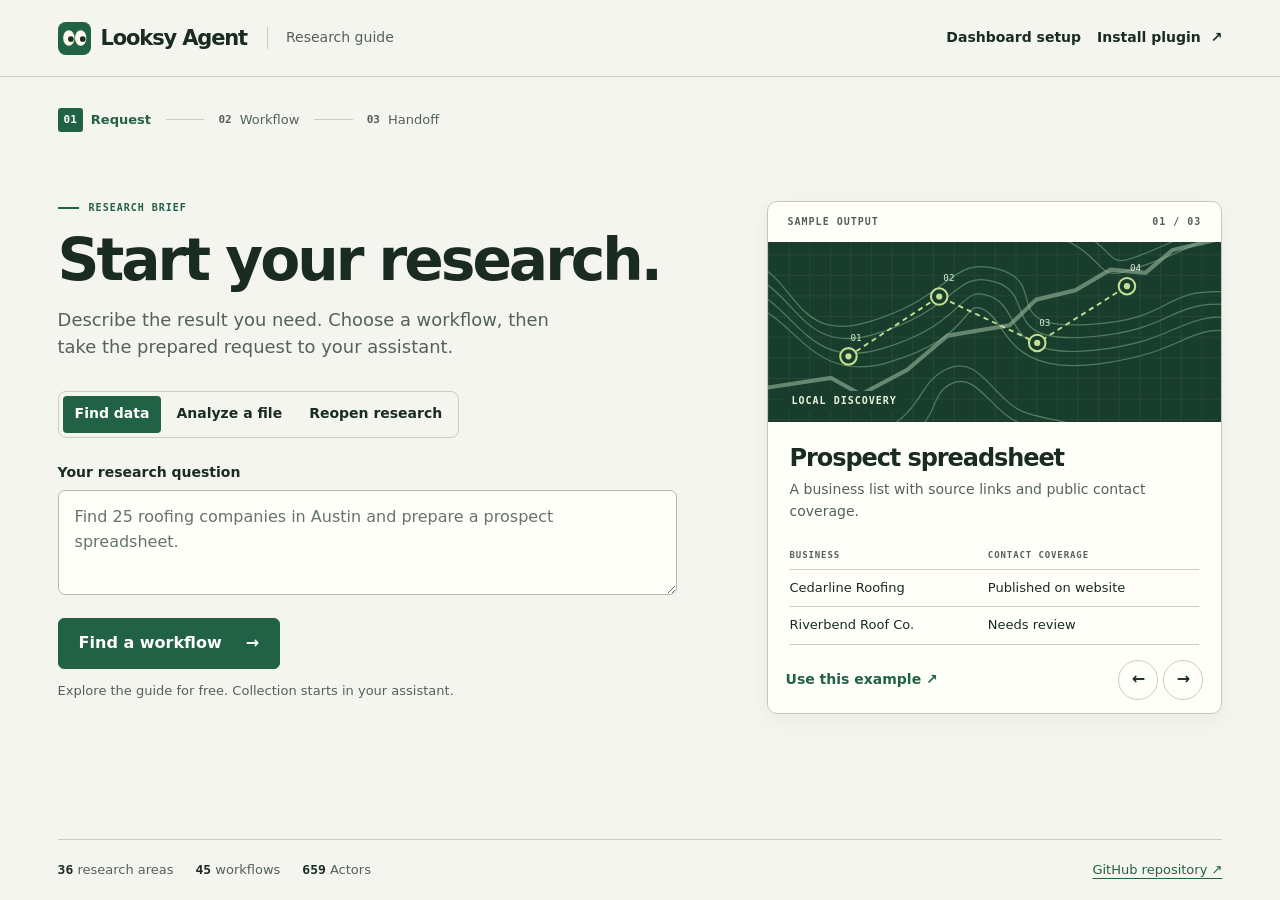
==== commit c60808b8: "Add required Apify onboarding and optional AI connections to the private dashboard" ====
--- a/docs/index.html
+++ b/docs/index.html
@@ -158,6 +158,12 @@
 .ledger summary strong { display:block; font-size:18px; font-weight:650; letter-spacing:-.025em; }
 .ledger summary small { display:block; margin-top:4px; font:400 14px/1.5 "Avenir Next",system-ui,sans-serif; }
 .ledger ol li { margin:4px 0; }
+
+.guide-links { display:flex; flex-wrap:wrap; justify-content:flex-end; column-gap:16px; row-gap:2px; }
+@media(max-width:470px) {
+  .guide-links { flex-direction:column; align-items:flex-end; line-height:1.3; }
+  .guide-links .install { font-size:12px; padding:3px 0; }
+}
 </style>
 </head>
 <body>
@@ -165,7 +171,7 @@
   <header class="topbar"><div class="wrap topbar-inner">
     <div class="wordmark"><svg xmlns="http://www.w3.org/2000/svg" width="64" height="64" viewBox="0 0 64 64"><title>Looksy Agent</title><rect width="64" height="64" rx="15" fill="#216246"/><g fill="#FFF9EC"><ellipse cx="21" cy="31" rx="11" ry="15"/><ellipse cx="44" cy="31" rx="11" ry="15"/></g><g fill="#192B23"><circle cx="25" cy="33" r="5.5"/><circle cx="48" cy="33" r="5.5"/></g></svg>
 <strong>Looksy Agent</strong><span class="masthead-tag">Research guide</span></div>
-    <a class="install" href="https://github.com/khadinakbarlabs/looksy#install-looksy-agent">Install plugin <span aria-hidden="true">↗</span></a>
+    <nav class="guide-links" aria-label="Plugin setup"><a class="install" href="https://github.com/khadinakbarlabs/looksy#open-your-private-dashboard">Dashboard setup</a> <a class="install" href="https://github.com/khadinakbarlabs/looksy#install-looksy-agent">Install plugin <span aria-hidden="true">↗</span></a></nav>
   </div></header>
   <main id="main" class="wrap" tabindex="-1">
     <div class="journey">
@@ -290,7 +296,7 @@
     </section>
   </main>
   <footer class="wrap"><div class="index-totals"><span><b id="total-areas"></b> research areas</span><span><b id="total-recipes"></b> workflows</span><span><b id="total-actors"></b> Actors</span></div><a href="https://github.com/khadinakbarlabs/looksy">GitHub repository ↗</a></footer>
-  <script type="application/json" id="data">{"actors":{"khadinakbar/10times-events-scraper":{"description":"Scrape trade shows, conferences and exhibitions from 10times.com, covering 200K+ events in 100+ industries. Flat records include ISO dates, venue with GPS, organizer, categories, visitor estimates and event URL, from URLs, search or city.","source":"https://apify.com/khadinakbar/10times-events-scraper"},"khadinakbar/1688-product-listings-scraper":{"description":"Search 1688.com B2B wholesale listings by keyword or URL: title, CNY price range, MOQ, supplier, location, \u8bda\u4fe1\u901a TrustPass years, \u5b9e\u529b\u5546\u5bb6/\u5de5\u5382 flags, \u56de\u5934\u7387 repurchase rate and sold count. Filter by price, MOQ, years, repurchase rate and factory status.","source":"https://apify.com/khadinakbar/1688-product-listings-scraper"},"khadinakbar/accuranker-alternative":{"description":"Track Google organic keyword ranks for a target domain. Export positions, matching URLs, SERP evidence, and search context; supply baseline ranks to calculate movement against an earlier snapshot.","source":"https://apify.com/khadinakbar/accuranker-alternative"},"khadinakbar/acquire-com-scraper":{"description":"Scrape Acquire.com startup listings for sale: asking price, multiples, TTM revenue & profit, growth, category, tech stack, trust signals. Filters by category, price, revenue, profit, keywords. MCP-ready.","source":"https://apify.com/khadinakbar/acquire-com-scraper"},"khadinakbar/agoda-reviews-scraper":{"description":"Scrape Agoda hotel guest reviews by hotel URL or ID: rating, title, text, pros and cons, reviewer profile, hotel response and dates.","source":"https://apify.com/khadinakbar/agoda-reviews-scraper"},"khadinakbar/ahrefs-alternative":{"description":"Analyze a domain or seed keyword for SEO and backlink research. Export organic keywords, search metrics, competing domains, referring-domain totals, and backlink records for structured site-exploration workflows.","source":"https://apify.com/khadinakbar/ahrefs-alternative"},"khadinakbar/ahrefs-keyword-difficulty-checker":{"description":"Check independent keyword difficulty scores for up to 100 exact keywords. Target a country and language, filter the 0\u2013100 score range, sort your shortlist, and export structured results. Not Ahrefs proprietary KD.","source":"https://apify.com/khadinakbar/ahrefs-keyword-difficulty-checker"},"khadinakbar/ahrefs-keyword-explorer":{"description":"Explore Google keyword metrics, matching terms, related terms, and suggestions through DataForSEO. Export normalized rows with volume, CPC, available difficulty, intent, endpoint provenance, and provider-cost context.","source":"https://apify.com/khadinakbar/ahrefs-keyword-explorer"},"khadinakbar/ai-citations-tracker":{"description":"Run buyer prompts against Perplexity and record the source URLs it returns, their domains, owned-domain citation status, an answer excerpt and the exact prompt. Built for evidence-based AEO monitoring of how often your domain is cited.","source":"https://apify.com/khadinakbar/ai-citations-tracker"},"khadinakbar/ai-content-detector":{"description":"Score pasted text for AI writing and get an AI percentage, a human, mixed or AI label, word counts and highlighted sentences. Built for teachers, editors, recruiters and agents who need AI detection as structured JSON.","source":"https://apify.com/khadinakbar/ai-content-detector"},"khadinakbar/ai-overviews-tracker":{"description":"Track brand mention rate, sentiment and share of voice in AI-generated answers from Perplexity, ChatGPT, Claude and Gemini. Built for GEO audits and brand monitoring through Apify MCP or the API.","source":"https://apify.com/khadinakbar/ai-overviews-tracker"},"khadinakbar/ai-search-brand-monitor":{"description":"Track how Perplexity, ChatGPT, Claude and Gemini answer questions about your brand. Each result shows whether you are mentioned or cited, which links appear and how competitors compare.","source":"https://apify.com/khadinakbar/ai-search-brand-monitor"},"khadinakbar/ai-search-visibility-tracker":{"description":"Check whether Perplexity, ChatGPT, Claude and Gemini cite your domain, with citation rank, content gaps and competing domains per keyword. Works with Apify MCP and the API.","source":"https://apify.com/khadinakbar/ai-search-visibility-tracker"},"khadinakbar/ai-seo-tracker":{"description":"Audit a public site for technical SEO and AI-search readiness. Returns source-linked checks for robots.txt, sitemap, llms.txt, indexing directives, metadata, canonical URLs and structured data. Use for site audits and repeatable monitoring; not for AI-answer brand visibility.","source":"https://apify.com/khadinakbar/ai-seo-tracker"},"khadinakbar/ai-text-humanizer":{"description":"Humanize AI Text into clear, natural, SEO-friendly and undetectable content.","source":"https://apify.com/khadinakbar/ai-text-humanizer"},"khadinakbar/airbnb-calendar-availability-scraper":{"description":"Read an authorized Airbnb iCalendar export and return date-level blocked and inferred-open availability for host operations and short-term rental workflows. Each row is one date with its availability and block count.","source":"https://apify.com/khadinakbar/airbnb-calendar-availability-scraper"},"khadinakbar/airbnb-occupancy-pricing-scraper":{"description":"Scrape Airbnb occupancy and pricing from public listing calendars for short-term rental comps, occupancy upper bound, ADR and RevPAR. Each listing gets one occupancy report; for host iCal exports, use Airbnb Calendar Availability Scraper.","source":"https://apify.com/khadinakbar/airbnb-occupancy-pricing-scraper"},"khadinakbar/airbnb-reviews-scraper":{"description":"Scrape all reviews for any Airbnb listing: rating, comment, date, reviewer, host response, photos and topic tags. No login needed.","source":"https://apify.com/khadinakbar/airbnb-reviews-scraper"},"khadinakbar/airbnb-scraper":{"description":"Extract Airbnb listings, prices, ratings, host data, amenities and GPS coordinates for any location, by city search or direct listing URLs. Works with Apify MCP and the API.","source":"https://apify.com/khadinakbar/airbnb-scraper"},"khadinakbar/airdna-alternative":{"description":"Analyze supplied short-term rental observations for occupancy, ADR, RevPAR, revenue, and comparable ranges. Add a property scenario to estimate income, expenses, cap rate, and break-even occupancy from your assumptions.","source":"https://apify.com/khadinakbar/airdna-alternative"},"khadinakbar/alibaba-listings-scraper":{"description":"Search Alibaba.com B2B listings by keyword or URL, with title, price range, MOQ, supplier name, country, years, verified, Gold and Trade Assurance flags, rating and image. Filter by price, MOQ, supplier country and years, verified-only and Trade Assurance-only.","source":"https://apify.com/khadinakbar/alibaba-listings-scraper"},"khadinakbar/alibaba-products-scraper":{"description":"Scrape Alibaba.com B2B products by keyword or URL: tier prices, MOQ, supplier name, years, country, Gold status, response rate, GMV and reviews.","source":"https://apify.com/khadinakbar/alibaba-products-scraper"},"khadinakbar/aliexpress-all-in-one-scraper":{"description":"Scrape AliExpress listings, product details and customer reviews from a keyword or URL. Prices in your ship-to country's currency, orders and ratings, plus specs, SKU variants and seller fields when product pages load. Reviews include text, country and photos.","source":"https://apify.com/khadinakbar/aliexpress-all-in-one-scraper"},"khadinakbar/aliexpress-product-search-scraper":{"description":"Search AliExpress by keyword or search URL and export product cards with title, price, original price, discount, rating, orders sold, store, image and URL. Filter by sort order, price range, free shipping, minimum rating and minimum orders.","source":"https://apify.com/khadinakbar/aliexpress-product-search-scraper"},"khadinakbar/all-in-one-media-downloader":{"description":"Download permitted public videos or audio from many supported media sites, save the files to Apify key-value storage and return clean metadata rows. Each run reports complete, partial, empty or failed downloads clearly.","source":"https://apify.com/khadinakbar/all-in-one-media-downloader"},"khadinakbar/amazon-bestsellers-scraper":{"description":"Scrape Amazon Best Sellers, New Releases, Movers & Shakers, Most Wished For and Gift Ideas rankings by category across 10 marketplaces. Returns ranked products with rank, ASIN, title, price, rating, review count, Prime status and image, with no login.","source":"https://apify.com/khadinakbar/amazon-bestsellers-scraper"},"khadinakbar/amazon-competitor-price-tracker":{"description":"Track Amazon competitor prices against your reference ASIN, with price delta, Buy Box winner, FBA or FBM, stock and webhook alerts on undercuts. Covers 18 marketplaces; works with Apify MCP and the API.","source":"https://apify.com/khadinakbar/amazon-competitor-price-tracker"},"khadinakbar/amazon-kdp-niche-analyzer":{"description":"Analyze Amazon KDP niches by keyword: competing Kindle/paperback books with BSR, price, ratings, reviews, plus a transparent 0-100 opportunity score. 10 marketplaces. PPE. MCP-ready.","source":"https://apify.com/khadinakbar/amazon-kdp-niche-analyzer"},"khadinakbar/amazon-keyword-discovery-tool":{"description":"Amazon autocomplete across 20 markets with filters, localized queries, depth-3 recursion and monitoring. Basic packs from $0.00005; advanced workflows $0.25/1,000 rows. Startup and platform usage additional. No actual search volume.","source":"https://apify.com/khadinakbar/amazon-keyword-discovery-tool"},"khadinakbar/amazon-price-history-scraper":{"description":"Track Amazon product prices over time from ASINs or product URLs. Stores observed history in a named KV store and returns deltas, lows, highs, stock, seller, and optional drop alerts. MCP/API-ready.","source":"https://apify.com/khadinakbar/amazon-price-history-scraper"},"khadinakbar/amazon-product-details-scraper":{"description":"Look up Amazon products by ASIN, product URL, keyword or category in 18 marketplaces. Each row has price, list price, discount, rating, review count, Best Sellers Rank, seller, FBA/Prime status, bullets, images, variants and breadcrumbs as flat JSON.","source":"https://apify.com/khadinakbar/amazon-product-details-scraper"},"khadinakbar/amazon-product-intelligence":{"description":"Research Amazon products by ASIN or keyword: price, Best Sellers Rank, ratings, seller, Prime status, bullet points, images and optional review snippets across 10 marketplaces (US, UK, DE, FR, CA, ES, IT, JP, AU, IN), one analysis-ready row per product.","source":"https://apify.com/khadinakbar/amazon-product-intelligence"},"khadinakbar/amazon-product-scraper":{"description":"Scrape Amazon product data \u2014 price, BSR, rating, seller, FBA status, variants \u2014 from search, category, URL, or ASIN input across 18 marketplaces. MCP/API-ready.","source":"https://apify.com/khadinakbar/amazon-product-scraper"},"khadinakbar/amazon-product-search-scraper":{"description":"Search Amazon by keyword or URL across 18 marketplaces and see where every product ranks: page position, organic rank and sponsored flag, plus price, rating and reviews. Add detail pages for brand, Best Sellers Rank, bullets, images and seller.","source":"https://apify.com/khadinakbar/amazon-product-search-scraper"},"khadinakbar/amazon-reviews-scraper":{"description":"Extract Amazon product reviews with star rating, review text, verified-purchase status, helpful votes, reviewer info, images and variant. Works with Apify MCP and the API.","source":"https://apify.com/khadinakbar/amazon-reviews-scraper"},"khadinakbar/amazon-search-scraper":{"description":"Scrape Amazon search result pages by keyword or URL across 18 marketplaces. Extract rank, ASIN, title, price, rating, reviews, Prime, sponsored flags, badges, thumbnails, and product URLs in flat JSON optimized for SEO and AI agents. MCP/API-ready.","source":"https://apify.com/khadinakbar/amazon-search-scraper"},"khadinakbar/amazon-seller-email-scraper":{"description":"Find publicly disclosed Amazon seller contact emails from seller profiles and the sellers' own business websites. Returns email provenance, legal name, address, marketplace and source URLs.","source":"https://apify.com/khadinakbar/amazon-seller-email-scraper"},"khadinakbar/amazon-seller-scraper":{"description":"Scrape Amazon sellers \u2014 business name, legal address, feedback ratings, rating distribution, and storefront products \u2014 from seller IDs, storefront/profile URLs, or product ASINs across 18 marketplaces. Flat JSON for AI agents and MCP.","source":"https://apify.com/khadinakbar/amazon-seller-scraper"},"khadinakbar/analyze-spotify-playlist":{"description":"Analyze public Spotify playlists for followers, track mix, artist concentration, play-count distribution, duplicates and duration stats. No cookies needed; works with Apify MCP and the API.","source":"https://apify.com/khadinakbar/analyze-spotify-playlist"},"khadinakbar/angi-home-services-scraper":{"description":"Scrape Angi (Angie's List) home-service pros by city, ZIP, category URL or profile: name, phone, rating, reviews, address and website. Runs on residential proxies with no cookies.","source":"https://apify.com/khadinakbar/angi-home-services-scraper"},"khadinakbar/answerthepublic-alternative":{"description":"Find keyword questions and related searches using Google autocomplete. Submit seed phrases and research patterns, then export ordered suggestions with source queries, country, language, and collection time.","source":"https://apify.com/khadinakbar/answerthepublic-alternative"},"khadinakbar/apec-jobs-scraper":{"description":"Scrape APEC.fr French executive (cadre) job postings by keyword, d\u00e9partement/city or pasted APEC search URL: title, company, salary range, location, contract type, remote work and apply URL. No login needed.","source":"https://apify.com/khadinakbar/apec-jobs-scraper"},"khadinakbar/apify-store-scraper":{"description":"Extract the Actors listed in Apify Store, 21,000+ in total, with titles, descriptions, pricing, total and monthly users, success rate, ratings and categories. Works with Apify MCP and the API.","source":"https://apify.com/khadinakbar/apify-store-scraper"},"khadinakbar/apollo-alternative":{"description":"Find public B2B prospects from role, company, industry, and location queries. Export LinkedIn profile URLs, headlines, source queries, ranks, and timestamps to build a source-linked prospect-review list.","source":"https://apify.com/khadinakbar/apollo-alternative"},"khadinakbar/apple-app-store-all-in-one-scraper":{"description":"Scrape Apple App Store app details, reviews, keyword search, top charts and developer portfolios in one Actor, using Apple's public iTunes and RSS endpoints. Works with Apify MCP and the API.","source":"https://apify.com/khadinakbar/apple-app-store-all-in-one-scraper"},"khadinakbar/apple-maps-business-scraper":{"description":"Scrape public Apple Maps businesses by keyword and location or place URL, with name, phone, website, address and coordinates, plus optional website email enrichment. For Google Maps, use Google Maps Leads Scraper.","source":"https://apify.com/khadinakbar/apple-maps-business-scraper"},"khadinakbar/appstore-reviews-scraper":{"description":"Scrape Apple App Store reviews for any iOS/macOS app across multiple countries in one run. Get ratings, titles, bodies, authors, versions, dates, votes, and URLs with rating, date, and keyword filters applied before billing. No login, no cookies, no external API keys.","source":"https://apify.com/khadinakbar/appstore-reviews-scraper"},"khadinakbar/ashby-jobs-scraper":{"description":"Extract public Ashby job boards through the Posting API. Returns validated job postings with descriptions, compensation when published, departments, locations, timestamps, and application URLs for recruiting and job-market research.","source":"https://apify.com/khadinakbar/ashby-jobs-scraper"},"khadinakbar/ats-jobs-scraper":{"description":"Combined ATS jobs API for Greenhouse, Lever, Ashby, Workday, SmartRecruiters, Recruitee, Workable, and Personio. Auto-detects the ATS from a company slug or career URL and returns one validated job record with apply URL, location, department, and description.","source":"https://apify.com/khadinakbar/ats-jobs-scraper"},"khadinakbar/autotrader-ca-scraper":{"description":"Scrape Canadian vehicle listings from AutoTrader.ca by search URL, structured filters or direct listing URLs. Returns price, specs, mileage and dealer contact.","source":"https://apify.com/khadinakbar/autotrader-ca-scraper"},"khadinakbar/autotrader-scraper":{"description":"Scrape US Autotrader.com car listings by ZIP, make, model and filters. Returns price, mileage, year, trim, VIN, specs, dealer contact and photos, with optional per-vehicle detail enrichment.","source":"https://apify.com/khadinakbar/autotrader-scraper"},"khadinakbar/autotrader-uk-scraper":{"description":"Scrape used & new car listings from autotrader.co.uk with full spec, dealer contact, history check, and price indicator. MCP/API-ready.","source":"https://apify.com/khadinakbar/autotrader-uk-scraper"},"khadinakbar/avito-scraper":{"description":"Scrape Avito.ru listings by keyword or URL with title, price, location, photos and seller; optional details add full description, item parameters, seller type and views. Works with Apify MCP and the API.","source":"https://apify.com/khadinakbar/avito-scraper"},"khadinakbar/b2b-lead-finder-enrichment":{"description":"Extract business names, phones, ratings and verified emails from Google Maps as CRM-ready JSON. Run it via API, on a schedule or with Apify MCP.","source":"https://apify.com/khadinakbar/b2b-lead-finder-enrichment"},"khadinakbar/backlink-opportunity-finder":{"description":"Find relevant public pages for resource links, guest posts, list mentions, directories, podcasts and expert roundups. Returns scored prospect URLs from live Google organic results, ready for your own outreach.","source":"https://apify.com/khadinakbar/backlink-opportunity-finder"},"khadinakbar/bayt-jobs-scraper":{"description":"Search Bayt job listings by keyword, market, category, or public URL. Receive titles, companies, locations, snippets, job IDs, and apply URLs for MENA hiring research.","source":"https://apify.com/khadinakbar/bayt-jobs-scraper"},"khadinakbar/bayut-scraper":{"description":"Scrape Bayut.com UAE property listings for sale and rent, plus agencies and agents. Each listing has price in AED, beds, baths, area, location, photos, TruCheck status and agent contacts.","source":"https://apify.com/khadinakbar/bayut-scraper"},"khadinakbar/bbb-scraper":{"description":"Scrape Better Business Bureau (bbb.org) businesses by keyword + location or profile URL. Returns BBB rating, accreditation, phone, website, address & contacts. MCP/API-ready.","source":"https://apify.com/khadinakbar/bbb-scraper"},"khadinakbar/beehiiv-newsletter-scraper":{"description":"Scrape Beehiiv newsletters for posts, authors and newsletter metadata to support content discovery. Works with Apify MCP and the API.","source":"https://apify.com/khadinakbar/beehiiv-newsletter-scraper"},"khadinakbar/bing-rank-tracker":{"description":"Track a domain's organic Bing positions by keyword, market, and top-N depth. Returns one decision-ready rank row per keyword with ranking URL, position, and competitors.","source":"https://apify.com/khadinakbar/bing-rank-tracker"},"khadinakbar/bing-search-scraper":{"description":"Scrape Bing search results: organic results, ads, Copilot AI answer, featured snippet, People Also Ask, related searches and sitelinks, across multiple markets.","source":"https://apify.com/khadinakbar/bing-search-scraper"},"khadinakbar/bizbuysell-scraper":{"description":"Scrape BizBuySell business-for-sale listings: asking price, cash flow, revenue, location, industry and broker contact. Search by keyword or category.","source":"https://apify.com/khadinakbar/bizbuysell-scraper"},"khadinakbar/bloomberg-news-scraper":{"description":"Scrape Bloomberg news headlines, summaries, authors, tickers and images from Bloomberg's public section feeds. Filter by keyword, ticker or date.","source":"https://apify.com/khadinakbar/bloomberg-news-scraper"},"khadinakbar/bluesky-posts-scraper":{"description":"Search public Bluesky posts, export author feeds and threads, and get clean engagement data for research. Works with Apify MCP and the API.","source":"https://apify.com/khadinakbar/bluesky-posts-scraper"},"khadinakbar/bluesky-profile-details-scraper":{"description":"Fetch public Bluesky profile details from handles, DIDs or bsky.app URLs for influencer research and identity resolution. Returns DID, handle, bio, counts, verification, media, labels and timestamps.","source":"https://apify.com/khadinakbar/bluesky-profile-details-scraper"},"khadinakbar/booking-reviews-scraper":{"description":"Extract Booking.com guest reviews at scale \u2014 24 structured fields per review (positive/negative text, score, traveler type, room, reviewer profile. MCP/API-ready.","source":"https://apify.com/khadinakbar/booking-reviews-scraper"},"khadinakbar/booking-scraper-pro":{"description":"Scrape Booking.com hotels and properties with prices, review scores, stars, location and amenities. Search any city or paste Booking.com URLs.","source":"https://apify.com/khadinakbar/booking-scraper-pro"},"khadinakbar/brand-sentiment-analyzer":{"description":"Monitor brand sentiment across Reddit, Google News and Trustpilot, with an executive summary of sentiment score, top complaints, top praise, crisis signals and share of voice against an optional competitor. Per-mention details and AI theme extraction are included.","source":"https://apify.com/khadinakbar/brand-sentiment-analyzer"},"khadinakbar/brandwatch-alternative":{"description":"Monitor public brand mentions across Google News, Hacker News, Reddit RSS, and selected feeds. Export matched queries, source URLs, sentiment cues, urgency flags, and collection times for a review queue.","source":"https://apify.com/khadinakbar/brandwatch-alternative"},"khadinakbar/brightedge-alternative":{"description":"Audit a public website and optionally check Google keyword ranks. Get one report with technical issues, page evidence, prioritized fixes, robots and sitemap checks, and keyword observations for an SEO repair plan.","source":"https://apify.com/khadinakbar/brightedge-alternative"},"khadinakbar/broken-link-checker":{"description":"Check links from a website crawl, URL list, or sitemap. Receive HTTP status, redirect chains, response timing, source pages, anchor text, and diagnostic classes for SEO quality assurance and site migrations.","source":"https://apify.com/khadinakbar/broken-link-checker"},"khadinakbar/built-in-jobs-scraper":{"description":"Extract Built In tech jobs with normalized company, location, workplace, salary, skills, posting date and direct apply URL. Use for hiring intelligence, salary research and job alerts.","source":"https://apify.com/khadinakbar/built-in-jobs-scraper"},"khadinakbar/bulk-website-contact-extractor":{"description":"Bulk-crawl a list of websites and get one lead record per domain: personal vs role emails, phones, WhatsApp links, social profiles, address and an A\u2013D lead score. Works with Apify MCP and the API.","source":"https://apify.com/khadinakbar/bulk-website-contact-extractor"},"khadinakbar/bulk-whois-lookup":{"description":"Check up to 100 domains through structured RDAP. Get registrar, registration and expiry dates, calculated age and expiry risk, nameservers, domain status, and source URLs in one bounded bulk run.","source":"https://apify.com/khadinakbar/bulk-whois-lookup"},"khadinakbar/bundesagentur-job-scraper":{"description":"Search Germany's Bundesagentur f\u00fcr Arbeit public Jobsuche feed and return normalized vacancies with employer, location, contract, remote-work and date signals. Use for recruitment research and labor-market analysis; not for applicant data.","source":"https://apify.com/khadinakbar/bundesagentur-job-scraper"},"khadinakbar/buzzsumo-alternative":{"description":"Research cited content for a topic, brand, or publisher domain. Export articles, citation metrics, phrase trends, sentiment slices, or summary rows to compare coverage and prepare source-linked content research.","source":"https://apify.com/khadinakbar/buzzsumo-alternative"},"khadinakbar/capterra-reviews-scraper":{"description":"Scrape Capterra software reviews and product metadata: star ratings, written reviews, pros, cons and reviewer firmographics. Paste a product URL or search by product name.","source":"https://apify.com/khadinakbar/capterra-reviews-scraper"},"khadinakbar/career-site-job-scraper":{"description":"Scrape live job listings straight from company career pages. Auto-detects Greenhouse, Lever, Ashby, Workday, Workable, SmartRecruiters and Recruitee, with a JSON-LD fallback for other sites. Returns title, location, salary, remote flag, department and apply URL.","source":"https://apify.com/khadinakbar/career-site-job-scraper"},"khadinakbar/cargurus-scraper":{"description":"Scrape CarGurus car listings by ZIP/postal code or search URL: VIN, price, deal rating, price vs. market, mileage, days on market, specs and dealer name and phone. US, Canada and UK.","source":"https://apify.com/khadinakbar/cargurus-scraper"},"khadinakbar/check-gmail-username-availability":{"description":"Bulk-check whether @gmail.com usernames are available, taken, or reserved, verified live against Google's own account signup check. Dots, case, and +tags are normalized. Built for brand protection, handle research, and AI agents. Charged $0.008 per checked username plus platform usage.","source":"https://apify.com/khadinakbar/check-gmail-username-availability"},"khadinakbar/checkatrade-scraper":{"description":"Search and extract public Checkatrade tradesperson profiles with contact, service, rating, and review data.","source":"https://apify.com/khadinakbar/checkatrade-scraper"},"khadinakbar/cian-ru-scraper":{"description":"Scrape public CIAN.ru property listings in Russia by search URL or filters for city, rooms, price, and sale or rent. Returns price, area, floor, metro and address, collected through Russian residential proxies.","source":"https://apify.com/khadinakbar/cian-ru-scraper"},"khadinakbar/clearbit-alternative":{"description":"Enrich known company domains from public websites. Export company identity, descriptions, published contact links, optional technology signals, source URLs, and timestamps for CRM profile review.","source":"https://apify.com/khadinakbar/clearbit-alternative"},"khadinakbar/clutch-listings-scraper":{"description":"Scrape public Clutch.co agency directories for B2B leads and vendor research. Returns agency name, profile, website, rating, review count, services, location, pricing, team size, verification, sponsorship and rank from listing cards.","source":"https://apify.com/khadinakbar/clutch-listings-scraper"},"khadinakbar/clutch-reviews-scraper":{"description":"Scrape client reviews from any Clutch.co agency profile, with overall, quality, schedule, cost and referral ratings, reviewer role, company size, industry, location, budget, services and full Q&A feedback. Paste profile URLs or slugs to page through full review history.","source":"https://apify.com/khadinakbar/clutch-reviews-scraper"},"khadinakbar/clutch-scraper":{"description":"Scrape Clutch.co listing pages into B2B agency records: names, profiles, websites, ratings, review counts, hourly rates, project sizes, team sizes, locations, services, verified and sponsored flags. Supports multi-URL runs, filters and pagination.","source":"https://apify.com/khadinakbar/clutch-scraper"},"khadinakbar/cognism-alternative":{"description":"Research known B2B company domains using public company pages. Collect account context, published business emails, role-keyword evidence, LinkedIn company links, and source URLs for account-review workflows.","source":"https://apify.com/khadinakbar/cognism-alternative"},"khadinakbar/coinmarketcap-crypto-scraper":{"description":"Scrape CoinMarketCap rankings, coin details, trending coins and global market metrics. No API key needed.","source":"https://apify.com/khadinakbar/coinmarketcap-crypto-scraper"},"khadinakbar/companies-house-uk-scraper":{"description":"Look up UK Companies House company profiles, directors and PSCs. Works with zero setup on the public register, and uses your free API key when you add one.","source":"https://apify.com/khadinakbar/companies-house-uk-scraper"},"khadinakbar/complete-seo-audit":{"description":"Audit one public website for crawlability, indexation, metadata, headings, links, images, structured data, hreflang, security, response-time and optional AI-crawler signals. Returns a prioritized, source-linked report. It does not query AI answers or claim rankings.","source":"https://apify.com/khadinakbar/complete-seo-audit"},"khadinakbar/congress-stock-trades-data-api":{"description":"Query US House and Senate STOCK Act stock trades as structured rows for agents and APIs. Filter by politician, ticker, chamber, date range and buy or sell.","source":"https://apify.com/khadinakbar/congress-stock-trades-data-api"},"khadinakbar/contact-details-scraper":{"description":"Find business websites from a search such as 'dentists in Miami' or paste URLs, and get one CRM-ready row per domain with emails, phones, WhatsApp, 14 social profiles and address. Billed per domain, however many pages are crawled.","source":"https://apify.com/khadinakbar/contact-details-scraper"},"khadinakbar/costco-scraper":{"description":"Scrape Costco.com by keyword or product and category URL, with prices, item numbers, brand, ratings, availability, images and optional specs. Each run reports a clear outcome; works with Apify MCP and the API.","source":"https://apify.com/khadinakbar/costco-scraper"},"khadinakbar/coupang-scraper":{"description":"Get validated Coupang product listings from search terms and public Coupang search, category and product URLs. Returns KRW prices, ratings, review counts, image URLs, Rocket flags and source context.","source":"https://apify.com/khadinakbar/coupang-scraper"},"khadinakbar/craigslist-all-in-one-scraper":{"description":"Scrape Craigslist classifieds across 700+ cities and all 8 categories: jobs, housing, for-sale, services, gigs, community, resumes and events. Multi-city fanout, repost dedup and optional contact extraction are built in.","source":"https://apify.com/khadinakbar/craigslist-all-in-one-scraper"},"khadinakbar/craigslist-fsbo-rentals-scraper":{"description":"Collect owner-filtered sales and rentals with full details, new-listing and price/title monitoring, possible repost hints and deeper price-range searches. California defaults; other regions supported. Platform usage included.","source":"https://apify.com/khadinakbar/craigslist-fsbo-rentals-scraper"},"khadinakbar/craigslist-real-estate-scraper":{"description":"Scrape Craigslist housing \u2014 apartments, rooms, vacation rentals, real estate for sale. Beds/baths/sqft, price, address, geo. MCP-ready. Cheerio + Residential.","source":"https://apify.com/khadinakbar/craigslist-real-estate-scraper"},"khadinakbar/create-temp-email-inbox":{"description":"Create disposable temp email inboxes in bulk and poll them for OTP codes and messages, for QA and CI testing. Two inbox services back each other up; works with Apify MCP and the API.","source":"https://apify.com/khadinakbar/create-temp-email-inbox"},"khadinakbar/crexi-commercial-real-estate-scraper":{"description":"Scrape Crexi commercial real estate for-sale listings: asking price, cap rate, NOI, size, zoning, broker and location. Filter by property type, state, city, ZIP, price and cap rate.","source":"https://apify.com/khadinakbar/crexi-commercial-real-estate-scraper"},"khadinakbar/crexi-scraper":{"description":"Scrape Crexi commercial real estate: for-sale listings, property details, financials, and broker contact leads via Crexi's public API. MCP/API-ready.","source":"https://apify.com/khadinakbar/crexi-scraper"},"khadinakbar/crunchbase-company-api":{"description":"Look up Crunchbase organization URLs for company enrichment and investment research. Export company profiles with available funding, investors, industries, headquarters, employee bands and source URLs. Process deduplicated batches with explicit limits. Pay per event plus platform usage.","source":"https://apify.com/khadinakbar/crunchbase-company-api"},"khadinakbar/crypto-price-tracker":{"description":"Track crypto prices for a coin watchlist or the top N by market cap, look up DEX pairs by token address or symbol, and check wallet PnL and winrate. One unified record per coin, pair or wallet with price, market cap, % changes, ATH/ATL and supply. No API key.","source":"https://apify.com/khadinakbar/crypto-price-tracker"},"khadinakbar/cutshort-jobs-scraper":{"description":"Scrape public CutShort.io India tech jobs by keyword, location, skills, experience or CutShort hub and job URLs. Returns title, company, salary, skills, experience, location, posted date and description, with no login.","source":"https://apify.com/khadinakbar/cutshort-jobs-scraper"},"khadinakbar/dailymotion-video-downloader":{"description":"Download Dailymotion videos to MP4 and extract metadata, stream URLs, subtitles, and thumbnails by video URL, channel, playlist, or search. MCP/API-ready.","source":"https://apify.com/khadinakbar/dailymotion-video-downloader"},"khadinakbar/dark-web-scraper":{"description":"Scrape supplied Tor .onion or HTTPS pages through bundled Tor. Extract readable text, links, keyword hits, content hashes and diagnostics, with redaction on by default.","source":"https://apify.com/khadinakbar/dark-web-scraper"},"khadinakbar/dark-web-search":{"description":"Search a public Tor hidden-service index for brand, domain or keyword mentions and get onion URLs, titles, snippets, ranks and collection time. Metadata only: result pages are never opened. For threat-intel, brand-protection and OSINT triage.","source":"https://apify.com/khadinakbar/dark-web-search"},"khadinakbar/dataforseo-keyword-research":{"description":"Get keyword ideas or Google search volumes for your seed phrases, with CPC, competition, keyword difficulty, intent and a 12-month trend per keyword. No DataForSEO account or subscription needed; pay per keyword.","source":"https://apify.com/khadinakbar/dataforseo-keyword-research"},"khadinakbar/depop-scraper":{"description":"Scrape public Depop listings by keyword or product URL with prices, brands, sizes, images, seller stats and optional detail enrichment.","source":"https://apify.com/khadinakbar/depop-scraper"},"khadinakbar/dexscreener-realtime-monitor":{"description":"Monitor live Dexscreener DEX pairs: price, 5m/1h/6h/24h change, volume, liquidity, FDV and market cap across Solana, Ethereum, Base, BSC and 100+ chains. Includes watchlist alerts and new-pair and trending discovery.","source":"https://apify.com/khadinakbar/dexscreener-realtime-monitor"},"khadinakbar/dice-com-jobs-scraper":{"description":"Search public Dice.com technology jobs. Get normalized titles, employers, locations, salary ranges, work settings, dates, descriptions, and direct job URLs for recruiting and job-market research.","source":"https://apify.com/khadinakbar/dice-com-jobs-scraper"},"khadinakbar/discord-all-in-one-scraper":{"description":"Resolve any Discord invite URL, code or vanity link to a full server profile, or search Disboard and Top.gg by keyword. Returns member and online counts, features, verification level, premium tier, banner, channels, emojis and stickers, with no login.","source":"https://apify.com/khadinakbar/discord-all-in-one-scraper"},"khadinakbar/discord-member-scraper":{"description":"Scrape Discord server members through Discord's Bot API with your bot token, including usernames, roles, join dates and Nitro boosts. Works with Apify MCP and the API.","source":"https://apify.com/khadinakbar/discord-member-scraper"},"khadinakbar/discord-message-scraper":{"description":"Scrape Discord channel and DM messages through Discord's API with your own bot or user token, including content, author, timestamps, attachments, reactions and replies. Works with Apify MCP and the API.","source":"https://apify.com/khadinakbar/discord-message-scraper"},"khadinakbar/discord-server-scraper":{"description":"Export a Discord server with your bot token, including messages, members, channels, roles and full structure. Runs without a proxy; works with Apify MCP and the API.","source":"https://apify.com/khadinakbar/discord-server-scraper"},"khadinakbar/discord-username-checker":{"description":"Bulk-check Discord username availability through Discord's signup API. Returns available, taken or invalid for each handle, with no token, login or captcha.","source":"https://apify.com/khadinakbar/discord-username-checker"},"khadinakbar/dnb-companies-scraper":{"description":"Scrape Dun & Bradstreet business directory companies \u2014 firmographics, DUNS, revenue, address, NAICS industries. MCP/API-ready.","source":"https://apify.com/khadinakbar/dnb-companies-scraper"},"khadinakbar/dnstwister-typosquatting-detector":{"description":"Find registered typo, homoglyph, combo-squat, subdomain, and TLD variants with DNS, MX, HTTP, TLS, and heuristic phishing evidence for authorized brand monitoring.","source":"https://apify.com/khadinakbar/dnstwister-typosquatting-detector"},"khadinakbar/domain-com-au-real-estate-scraper":{"description":"Scrape Domain.com.au sale, rent and sold property listings for comps, rental monitoring and agent lead lists. Each listing row has price, address, beds, baths, agents, photos, coordinates and source URL.","source":"https://apify.com/khadinakbar/domain-com-au-real-estate-scraper"},"khadinakbar/douyin-comments-scraper":{"description":"Scrape public Douyin (\u6296\u97f3) video comments and nested replies from URLs, share links or aweme IDs, one flat row per comment for China-market social listening. Each row has text, likes, author, IP location and parent ID.","source":"https://apify.com/khadinakbar/douyin-comments-scraper"},"khadinakbar/douyin-hot-search-scraper":{"description":"Scrape Douyin (\u6296\u97f3) live hot-search boards with rank, hot value, video counts, cover and event time. Covers five boards: hotspot, seeding, entertainment, social and challenge.","source":"https://apify.com/khadinakbar/douyin-hot-search-scraper"},"khadinakbar/douyin-product-search-scraper":{"description":"Search Douyin Shop (\u6296\u97f3\u5546\u57ce) products by keyword for China ecommerce research and affiliate selection. Each product row has title, price, sales, shop, image and detail URL.","source":"https://apify.com/khadinakbar/douyin-product-search-scraper"},"khadinakbar/douyin-profile-scraper":{"description":"Scrape public Douyin (\u6296\u97f3) creator profiles by URL, share link, sec_user_id or uid, with nickname, bio, follower, following and like counts, verification, region, gender and custom badges. No cookies needed.","source":"https://apify.com/khadinakbar/douyin-profile-scraper"},"khadinakbar/douyin-search-scraper":{"description":"Scrape Douyin (China TikTok / \u6296\u97f3) video search results by keyword. Returns videos with author, view/like/comment counts, music, hashtags. MCP/API-ready.","source":"https://apify.com/khadinakbar/douyin-search-scraper"},"khadinakbar/douyin-transcripts-scraper":{"description":"Under maintenance. Extract public Douyin speech transcripts from URLs, share links or IDs, with timed cues, optional translation and SRT/VTT/TXT/JSON exports. Check the Pricing tab for current event prices and platform-usage billing.","source":"https://apify.com/khadinakbar/douyin-transcripts-scraper"},"khadinakbar/douyin-video-scraper":{"description":"Scrape public Douyin (\u6296\u97f3) videos from URLs, share links or aweme IDs, one row per video for China-market research. Each row has caption, stats, music, hashtags, author and play URL.","source":"https://apify.com/khadinakbar/douyin-video-scraper"},"khadinakbar/ean-gtin-image-extractor":{"description":"Resolve EAN-8, EAN-13, UPC-A, and GTIN-14 barcodes into product image galleries with title, brand, and provenance. HTTP-first against Open Food/Beauty/Pet/Products Facts plus UPCitemdb free plan. Validates GS1 checksums, batches codes, never fabricates images. MCP-ready.","source":"https://apify.com/khadinakbar/ean-gtin-image-extractor"},"khadinakbar/earnings-call-transcript-api":{"description":"Scrape public earnings call transcripts by ticker or URL, with full Q&A from Motley Fool and SEC EDGAR transcript exhibits as a backup. Returns speakers, prepared remarks, Q&A and provenance, with no login.","source":"https://apify.com/khadinakbar/earnings-call-transcript-api"},"khadinakbar/ebay-all-in-one-scraper":{"description":"Collect public eBay active search listings or individual item details on US and German sites. Sold/completed search is unavailable. Pay-per-event plus platform usage.","source":"https://apify.com/khadinakbar/ebay-all-in-one-scraper"},"khadinakbar/ebay-product-listing-scraper":{"description":"Scrape active eBay product listings by keyword or URL across 8 marketplaces, with price, condition, shipping, seller, image and item URL, plus optional item-page enrichment. For sold-price comps, use eBay Scraper.","source":"https://apify.com/khadinakbar/ebay-product-listing-scraper"},"khadinakbar/ecommerce-store-scraper":{"description":"Extract products, prices, discounts, variants, stock and images from Shopify, WooCommerce or generic online stores, with automatic platform detection. Works with Apify MCP and the API.","source":"https://apify.com/khadinakbar/ecommerce-store-scraper"},"khadinakbar/emag-romania-product-scraper":{"description":"Scrape emag.ro products by keyword, category/search URL, or product URL \u2014 RON prices, ratings, stock, seller, optional specs.","source":"https://apify.com/khadinakbar/emag-romania-product-scraper"},"khadinakbar/email-address-validator":{"description":"Validate email lists with RFC 5322 syntax checks, DNS MX lookup, disposable detection across 3,000+ domains, role and free-provider tags, typo suggestions, optional SMTP probes and a 0-100 score. No external API key; a Standby HTTP API serves instant lookups.","source":"https://apify.com/khadinakbar/email-address-validator"},"khadinakbar/email-breach-checker":{"description":"Check 1\u201350 authorized email addresses for known breach exposure. Receive one structured report per completed address with breach names, dates, affected domains, exposed data classes, source attribution, checked time, and terminal outcomes. Managed access means callers provide no external API key.","source":"https://apify.com/khadinakbar/email-breach-checker"},"khadinakbar/email-osint-search":{"description":"Check email addresses for public account-registration signals across a pinned 121-service catalog. Returns one privacy-safe scan record per email with found sites, categories, uncertainty, source domains, and timestamps for authorized OSINT research.","source":"https://apify.com/khadinakbar/email-osint-search"},"khadinakbar/email-to-linkedin-profile-scraper":{"description":"Find public LinkedIn profiles from email addresses: name, headline, profile URL, company and location, with optional public-profile enrichment. Matches are found through public web search, with no LinkedIn login or cookies.","source":"https://apify.com/khadinakbar/email-to-linkedin-profile-scraper"},"khadinakbar/etsy-all-in-one-scraper":{"description":"Scrape Etsy product listings, prices, ratings, seller info, Star Seller & Bestseller badges, materials, tags, shop catalogs & customer reviews. MCP/API-ready.","source":"https://apify.com/khadinakbar/etsy-all-in-one-scraper"},"khadinakbar/etsy-keyword-research-tool":{"description":"Discover Etsy keyword ideas from public indexed listing evidence. Returns deduplicated phrases, confidence, transparent opportunity scores, source queries, and canonical evidence URLs for listing-title and market research.","source":"https://apify.com/khadinakbar/etsy-keyword-research-tool"},"khadinakbar/etsy-listings-scraper":{"description":"Find publicly indexed Etsy listings from keywords, with validated IDs, canonical URLs, titles, snippets, indexed shop and rating metadata, and source context. Built for listing discovery; use Etsy Scraper for live listing details and reviews.","source":"https://apify.com/khadinakbar/etsy-listings-scraper"},"khadinakbar/etsy-product-search-scraper":{"description":"Search Etsy product listings by keyword for price monitoring, product discovery and assortment research. Returns price, rating, shop, badges, rank and URL. For listing pages, shop catalogs or reviews, use Etsy Scraper.","source":"https://apify.com/khadinakbar/etsy-product-search-scraper"},"khadinakbar/etsy-reviews-scraper":{"description":"Scrape Etsy product reviews from listing URLs and shop pages: star rating, review text, reviewer, date, review photos, listing title and shop context, for sentiment analysis, product research and competitor tracking.","source":"https://apify.com/khadinakbar/etsy-reviews-scraper"},"khadinakbar/etsy-shop-details-scraper":{"description":"Extract public Etsy shop profiles by URL or shop name. Returns seller identity, ratings, reviews, catalog size, location, branding and provenance as flat JSON.","source":"https://apify.com/khadinakbar/etsy-shop-details-scraper"},"khadinakbar/eventbrite-events-scraper":{"description":"Scrape Eventbrite events by URL, city, category, date or free-text search, with 30+ fields per event: title, ISO dates, venue with GPS coordinates, organizer, ticket prices, tags and images. Pagination reaches about 1,000 events, with no login.","source":"https://apify.com/khadinakbar/eventbrite-events-scraper"},"khadinakbar/expedia-hotels-scraper":{"description":"Scrape Expedia.com hotel search results by destination and dates or a Hotel-Search URL, with name, nightly price, total, star class, guest rating, review count, location, image, deal badges and property URL. Filter by stars, guest rating and price.","source":"https://apify.com/khadinakbar/expedia-hotels-scraper"},"khadinakbar/facebook-ads-library-scraper":{"description":"Scrape public Facebook Ad Library ads by keyword, page ID, company name or ad ID, with advertiser, ad copy, CTA, landing page, media URLs, status, platforms and run dates. No Facebook login needed.","source":"https://apify.com/khadinakbar/facebook-ads-library-scraper"},"khadinakbar/facebook-comments-scraper":{"description":"Scrape public comments from Facebook post and reel URLs into clean records with author, text, timestamps, reactions and reply counts. No login or cookies needed.","source":"https://apify.com/khadinakbar/facebook-comments-scraper"},"khadinakbar/facebook-followers-scraper":{"description":"Track public Facebook page follower and like counts in bulk, with optional change since the last run, plus page name, category, ad status, contact details and images. Counts only, not follower lists. No login or cookies needed.","source":"https://apify.com/khadinakbar/facebook-followers-scraper"},"khadinakbar/facebook-group-members-scraper":{"description":"Extract the active, visible members of public Facebook groups from recent post and comment authors, with name, profile URL, activity counts and an engagement score. No login or cookies needed.","source":"https://apify.com/khadinakbar/facebook-group-members-scraper"},"khadinakbar/facebook-group-posts-scraper":{"description":"Scrape public Facebook group posts by group URL or ID, with post text, author, reaction, comment and share counts, media URLs, top comments and pagination cursors. No login or cookies needed.","source":"https://apify.com/khadinakbar/facebook-group-posts-scraper"},"khadinakbar/facebook-groups-scraper":{"description":"Scrape public Facebook group posts by group URL or group ID. Export post text, author, engagement counts, media URLs, top comments, and pagination cursors. MCP/API-ready.","source":"https://apify.com/khadinakbar/facebook-groups-scraper"},"khadinakbar/facebook-groups-search-scraper":{"description":"Discover public Facebook groups by keyword and return clean group URLs, names, descriptions, visibility hints and member-count hints. Filter by minimum members or public groups only. No login needed.","source":"https://apify.com/khadinakbar/facebook-groups-search-scraper"},"khadinakbar/facebook-hashtag-scraper":{"description":"Search Meta Ad Library by hashtag and get matching ads, advertisers, creative assets, delivery details and landing pages. Works with Apify MCP and the API.","source":"https://apify.com/khadinakbar/facebook-hashtag-scraper"},"khadinakbar/facebook-likes-scraper":{"description":"Get the public reaction count for Facebook post and reel URLs: one row per post with total reactions, post ID and route. No Facebook cookies. MCP-ready.","source":"https://apify.com/khadinakbar/facebook-likes-scraper"},"khadinakbar/facebook-marketplace-scraper":{"description":"Scrape Facebook Marketplace search results and listing details, with prices, photos, sellers, locations and item status as clean structured data. Works with Apify MCP and the API.","source":"https://apify.com/khadinakbar/facebook-marketplace-scraper"},"khadinakbar/facebook-page-scraper":{"description":"Scrape public Facebook page and profile URLs into clean page records, plus optional recent posts. Returns name, category, contacts, website, followers, likes, ratings, ad status, post text, timestamps, engagement, media and links, with no login.","source":"https://apify.com/khadinakbar/facebook-page-scraper"},"khadinakbar/facebook-page-video-downloader":{"description":"Discover videos from public Facebook Page Videos and Reels tabs, paginate and deduplicate results, and save bounded MP4 files with source metadata and download status.","source":"https://apify.com/khadinakbar/facebook-page-video-downloader"},"khadinakbar/facebook-people-search-scraper":{"description":"Search Facebook's anonymous public people directory by name or phrase. Return profile names, IDs, links, photo URLs, source query, rank and capture time. Directory coverage is partial; no login or private-profile access.","source":"https://apify.com/khadinakbar/facebook-people-search-scraper"},"khadinakbar/facebook-photos-scraper":{"description":"Collect public Facebook Page photo galleries with pagination. Export photo IDs, image URLs, thumbnails, alt text, dimensions and Facebook links. No Facebook login.","source":"https://apify.com/khadinakbar/facebook-photos-scraper"},"khadinakbar/facebook-post-search-scraper":{"description":"Monitor the public Facebook pages, profiles and groups you choose for keywords and get only posts whose text or author matches your terms. Each post has author, timestamp, engagement counts, media and matched terms, with no login or cookies.","source":"https://apify.com/khadinakbar/facebook-post-search-scraper"},"khadinakbar/facebook-posts-scraper":{"description":"Scrape public Facebook page, profile, group and post URLs into structured post records with text, media, links and engagement counts. No login or cookies needed.","source":"https://apify.com/khadinakbar/facebook-posts-scraper"},"khadinakbar/facebook-search-scraper":{"description":"Search Facebook by keyword across Events, Marketplace and the Ad Library (ads and advertisers) in one Actor. No login or cookies needed.","source":"https://apify.com/khadinakbar/facebook-search-scraper"},"khadinakbar/facebook-user-posts-scraper":{"description":"Scrape recent public posts from Facebook user and profile URLs, with text, post URL, author, timestamps, reactions, comments and media. No cookies or login needed; for groups, use Facebook Group Posts Scraper.","source":"https://apify.com/khadinakbar/facebook-user-posts-scraper"},"khadinakbar/facebook-video-downloader":{"description":"Download public Facebook videos, Reels, Watch pages and video posts by URL, with direct media links and normalized metadata. Optionally save capped MP4 files to run storage, with no Facebook login or cookies.","source":"https://apify.com/khadinakbar/facebook-video-downloader"},"khadinakbar/facebook-video-transcript-extractor":{"description":"AI transcript extractor for Facebook videos and Reels by URL \u2014 plain text + SRT, no cookies, no login. MCP/API-ready.","source":"https://apify.com/khadinakbar/facebook-video-transcript-extractor"},"khadinakbar/fandom-scraper":{"description":"Scrape any Fandom / Wikia wiki: article text, infobox data, categories, images, and search results via the public MediaWiki API. MCP/API-ready.","source":"https://apify.com/khadinakbar/fandom-scraper"},"khadinakbar/feedly-alternative":{"description":"Aggregate RSS, Atom, and JSON feeds into a clean article dataset. Discover advertised feeds from supplied websites, filter keywords, tag sources, and remove duplicates for research and recurring news workflows.","source":"https://apify.com/khadinakbar/feedly-alternative"},"khadinakbar/financial-times-news-scraper":{"description":"Scrape Financial Times (ft.com) headlines, standfirsts, authors, sections and images from public RSS feeds and Bing News keyword search. Returns public metadata only, with full articles left behind the FT paywall.","source":"https://apify.com/khadinakbar/financial-times-news-scraper"},"khadinakbar/find-instagram-related-profiles-scraper":{"description":"Discover lookalike and related Instagram profiles from seed accounts \u2014 ideal for B2B lead-gen, influencer discovery, and competitor mapping. Provider-backed, cookieless, no login.","source":"https://apify.com/khadinakbar/find-instagram-related-profiles-scraper"},"khadinakbar/finviz-alternative-stock-screener":{"description":"Screen US stocks by sector, price, market cap, volume, P/E, RSI, and daily change. Export one record per equity with market metrics, source URLs, and retrieval times for research, spreadsheets, or dashboards.","source":"https://apify.com/khadinakbar/finviz-alternative-stock-screener"},"khadinakbar/firecrawl-alternative":{"description":"Convert public websites to clean Markdown with a bounded crawl. Export one record per HTML page with requested and final URLs, title, canonical link, observed links, and timestamps for search or knowledge workflows.","source":"https://apify.com/khadinakbar/firecrawl-alternative"},"khadinakbar/flashscore-live-matches":{"description":"Scrape Flashscore live match scores: in-progress matches with running score and minute, filtered by sport, country and league.","source":"https://apify.com/khadinakbar/flashscore-live-matches"},"khadinakbar/flashscore-scraper":{"description":"Scrape Flashscore live scores, results, fixtures, standings, head-to-head records and match stats across football, tennis, basketball and 30+ sports.","source":"https://apify.com/khadinakbar/flashscore-scraper"},"khadinakbar/flight-award-availability-scraper":{"description":"Scrape airline award availability (miles, taxes and cabin seats) from Flightpoints and Roame for any origin, destination and loyalty program. No login or cookies needed.","source":"https://apify.com/khadinakbar/flight-award-availability-scraper"},"khadinakbar/flipkart-listings-scraper":{"description":"Extract public Flipkart search and category listings: product titles, prices, MRP, discounts, ratings, images, availability, and source URLs. Batch queries or listing URLs in, structured listing cards out.","source":"https://apify.com/khadinakbar/flipkart-listings-scraper"},"khadinakbar/flipkart-product-scraper":{"description":"Scrape Flipkart product details and search results: price, MRP, discount, rating, specs, seller, offers and stock. Use a product URL or keyword.","source":"https://apify.com/khadinakbar/flipkart-product-scraper"},"khadinakbar/flipkart-reviews-scraper":{"description":"Scrape Flipkart product reviews by product or reviews URL, with rating, title, text, reviewer name and location, verified-purchase flag, date, helpful votes, review images and the product rating summary. Works with Apify MCP and the API.","source":"https://apify.com/khadinakbar/flipkart-reviews-scraper"},"khadinakbar/fotocasa-all-in-one-scraper":{"description":"Scrape fotocasa.es Spanish real estate by city or search URL across buy, rent, share and transfer listings. Returns price, m\u00b2, rooms, baths, GPS, agency phone and images, with no login.","source":"https://apify.com/khadinakbar/fotocasa-all-in-one-scraper"},"khadinakbar/foundit-jobs-scraper":{"description":"Scrape Foundit (formerly Monster) jobs in India, Singapore and Hong Kong by keyword and location. Each job has title, company, location with coordinates, salary, experience, skills, posted date, full description and apply URL. Works with Apify MCP and the API.","source":"https://apify.com/khadinakbar/foundit-jobs-scraper"},"khadinakbar/fragrantica-scraper":{"description":"Extract structured Fragrantica perfume profiles with brand, perfumer, note pyramid, main accords, rating, launch year and source provenance. For use with Fragrantica's authorization.","source":"https://apify.com/khadinakbar/fragrantica-scraper"},"khadinakbar/frase-alternative":{"description":"Generate a source-linked content outline from a search keyword. Analyze current Google results and public page headings to collect recurring topics, questions, and outline sections for a writer's research brief.","source":"https://apify.com/khadinakbar/frase-alternative"},"khadinakbar/fuel-prices-api":{"description":"Get U.S. EIA weekly retail gasoline and diesel prices by nation, PADD, state and city, in USD per gallon with week-ending date and weekly and yearly change. Built for fleet cost tracking, energy research and AI agents.","source":"https://apify.com/khadinakbar/fuel-prices-api"},"khadinakbar/funda-nl-scraper":{"description":"Collect authorized public Funda.nl residential listing data from search or detail URLs. Returns normalized Dutch property fields, run diagnostics, and PPE-ready records.","source":"https://apify.com/khadinakbar/funda-nl-scraper"},"khadinakbar/g2-product-reviews-scraper":{"description":"Scrape G2 product reviews and metadata: star ratings, written reviews, pros, cons, sub-ratings and reviewer firmographics. Paste a product URL or search by product name.","source":"https://apify.com/khadinakbar/g2-product-reviews-scraper"},"khadinakbar/gartner-peer-insights-scraper":{"description":"Scrape public Gartner Peer Insights product profiles, ratings, market listings and review samples. An optional session cookie adds paginated reviews; works with Apify MCP and the API.","source":"https://apify.com/khadinakbar/gartner-peer-insights-scraper"},"khadinakbar/gelbe-seiten-scraper":{"description":"Extract public German business listings from Gelbe Seiten by service and location, with contact details, ratings, addresses, and source URLs.","source":"https://apify.com/khadinakbar/gelbe-seiten-scraper"},"khadinakbar/geocoding-api-byok":{"description":"Geocode forward addresses and reverse coordinates through OpenCage. Returns normalized addresses, coordinates, components, confidence and timezone metadata.","source":"https://apify.com/khadinakbar/geocoding-api-byok"},"khadinakbar/getyourguide-scraper":{"description":"Extract GetYourGuide activities from destination, category, and activity URLs for travel research. Return starting prices, currencies, ratings, duration, images, and optional operator and activity details. Bounded batches with per-row source URLs and explicit partial or blocked outcomes.","source":"https://apify.com/khadinakbar/getyourguide-scraper"},"khadinakbar/github-deep-scraper":{"description":"Scrape GitHub repos, issues, PRs, code search, contributors, releases, READMEs, commits, users and trending through 11 modes built for AI coding agents. Add an optional personal access token for higher rate limits.","source":"https://apify.com/khadinakbar/github-deep-scraper"},"khadinakbar/glassdoor-alternative":{"description":"Find job openings on selected Greenhouse and Lever company boards. Export titles, locations, departments, employment types, direct application URLs, and timestamps for a targeted company-jobs watchlist.","source":"https://apify.com/khadinakbar/glassdoor-alternative"},"khadinakbar/glassdoor-jobs-scraper":{"description":"Scrape Glassdoor job listings with title, company, location, salary, posted date, rating, apply URL, and source URL. MCP optimized for recruiters and job-market research.","source":"https://apify.com/khadinakbar/glassdoor-jobs-scraper"},"khadinakbar/glassdoor-reviews-scraper":{"description":"Scrape public Glassdoor employee reviews for company reputation research. Extract ratings, pros, cons, job title, employment status, dates, employer replies, and company context in structured JSON for HR analytics, competitive intelligence, SEO, and AI agents. MCP/API-ready.","source":"https://apify.com/khadinakbar/glassdoor-reviews-scraper"},"khadinakbar/glassdoor-scraper":{"description":"Scrape public Glassdoor jobs, reviews, company profiles and salary pages for recruiting, employer research, salary benchmarking and HR analytics. Each record is one job, review, company or salary, with source URL.","source":"https://apify.com/khadinakbar/glassdoor-scraper"},"khadinakbar/gmgn-copytrade-wallet-scraper":{"description":"Scrape GMGN.ai copytrade wallet leaderboards across Solana, ETH, BSC, Base, Tron, and Monad. Export PnL, win rates, volume, tags, and wallet URLs.","source":"https://apify.com/khadinakbar/gmgn-copytrade-wallet-scraper"},"khadinakbar/goodreads-all-in-one-scraper":{"description":"Scrape Goodreads books, reviews, authors, lists, series and search results from any URL, ISBN-10/13 or text query. Book rows include ratings with a 1-5 star distribution, genres, ISBN, pages and series; reviews can be filtered by star range and language. Works with Apify MCP and the API.","source":"https://apify.com/khadinakbar/goodreads-all-in-one-scraper"},"khadinakbar/goofish-scraper":{"description":"Scrape Goofish (\u95f2\u9c7c / Xianyu), Alibaba's secondhand marketplace, by keyword, item URL or ID, or seller URL or ID. Returns title, price, condition, location, image and seller details such as Zhima credit and verification, with the mode auto-detected and no cookies.","source":"https://apify.com/khadinakbar/goofish-scraper"},"khadinakbar/goofish-search-scraper":{"description":"Search Goofish (\u95f2\u9c7c / Xianyu) by keyword or search URL and get indexed public listings with title, price, item URL and snippet. No cookies or login needed.","source":"https://apify.com/khadinakbar/goofish-search-scraper"},"khadinakbar/google-ads-scraper":{"description":"Scrape live Google Search sponsored (PPC) ads by keyword, country, city and device: one row per ad with advertiser, ad copy, slot, sitelinks and landing URL, plus a free advertiser share-of-voice summary. Live search ads, not the Ads Transparency Center.","source":"https://apify.com/khadinakbar/google-ads-scraper"},"khadinakbar/google-ads-transparency-scraper":{"description":"Scrape Google Ads Transparency Center ads by domain or advertiser name, with advertiser, ad ID, format, preview image, regions and first and last shown dates. Works with Apify MCP and the API.","source":"https://apify.com/khadinakbar/google-ads-transparency-scraper"},"khadinakbar/google-ai-mode-scraper":{"description":"Scrape structured Google AI Mode responses for prompts, including answer text, citation references, related questions, image/product modules, and optional multi-turn follow-ups.","source":"https://apify.com/khadinakbar/google-ai-mode-scraper"},"khadinakbar/google-ai-overviews-scraper":{"description":"Scrape the Google AI Overview for any query, with the AI answer text, cited source domains, URLs and titles, citation positions and optional brand-match detection. Covers multiple countries on desktop or mobile, with an optional bring-your-own search API key.","source":"https://apify.com/khadinakbar/google-ai-overviews-scraper"},"khadinakbar/google-alerts-alternative":{"description":"Monitor topics and brands through GDELT and selected public feeds. Export deduplicated headlines, article links, matched queries, publisher details, and fresh-item flags for recurring news-monitoring workflows.","source":"https://apify.com/khadinakbar/google-alerts-alternative"},"khadinakbar/google-autocomplete-api":{"description":"Get current Google Search autocomplete suggestions for bounded keyword batches, optional A-Z expansion, and a selected language and country. Returns one structured, provenance-rich record per lookup with stable arrays for automation and AI agents.","source":"https://apify.com/khadinakbar/google-autocomplete-api"},"khadinakbar/google-events-api":{"description":"Find Google Events by keyword and location for event discovery, calendar assistants, conference research and ticket-link enrichment. Each event is normalized with dates, venue, maps link and ticket sources.","source":"https://apify.com/khadinakbar/google-events-api"},"khadinakbar/google-finance-stock-news-scraper":{"description":"Extract live prices, P/E ratio, market cap, EPS, dividends, 52-week range, company info and news from Google Finance for each ticker. Works with Apify MCP and the API.","source":"https://apify.com/khadinakbar/google-finance-stock-news-scraper"},"khadinakbar/google-flights-scraper":{"description":"Scrape Google Flights one-way and round-trip fares by route and date: price, airlines, stops, layovers, flight numbers, aircraft, carbon emissions and the Google Flights link. Filter by stops, airline and max price.","source":"https://apify.com/khadinakbar/google-flights-scraper"},"khadinakbar/google-forums-search-scraper":{"description":"Search the Google Forums tab for public discussion threads. Returns one structured result per thread with query context, source, date, snippet, answer previews, and reproducible source routing.","source":"https://apify.com/khadinakbar/google-forums-search-scraper"},"khadinakbar/google-hotels-search-scraper":{"description":"Scrape Google Hotels search results: hotel name, rating, review count, price, check-in and check-out dates, URL and address. Search by query, location and dates, or paste a direct URL.","source":"https://apify.com/khadinakbar/google-hotels-search-scraper"},"khadinakbar/google-images-scraper":{"description":"Scrape Google Images by keyword, with original full-resolution image URL, source page, thumbnail, title, dimensions and product flag. Filter by size, type, color and usage rights across multiple queries and 40+ countries.","source":"https://apify.com/khadinakbar/google-images-scraper"},"khadinakbar/google-jobs-scraper":{"description":"Extract job listings from Google Jobs. Returns title, company, location, salary (parsed min/max), full description, apply link, employment type & more. MCP/API-ready.","source":"https://apify.com/khadinakbar/google-jobs-scraper"},"khadinakbar/google-keyword-planner-mcp":{"description":"Generate bounded Google Ads keyword ideas or historical metrics through DataForSEO. Returns normalized rows with source, targeting, monthly volume, competition, bid ranges, trend, timestamp, and terminal outcome records.","source":"https://apify.com/khadinakbar/google-keyword-planner-mcp"},"khadinakbar/google-lens-ocr-api":{"description":"Extract text from public image URLs with the Google Lens OCR engine, returning full text, detected language and line and word bounding boxes. No cookies or Google login needed; this reads text rather than doing visual search.","source":"https://apify.com/khadinakbar/google-lens-ocr-api"},"khadinakbar/google-lens-visual-search":{"description":"Find Google visual-search matches for public image URLs. Returns Google-associated query context, organic source pages, image matches, refinement chips, and source provenance through a managed DataForSEO backend.","source":"https://apify.com/khadinakbar/google-lens-visual-search"},"khadinakbar/google-local-pack-api":{"description":"Track which businesses Google shows in the Local Pack for each keyword and location. Each snapshot lists position, rating, reviews, address, phone, website and Google Place ID, with a verification URL and timestamp.","source":"https://apify.com/khadinakbar/google-local-pack-api"},"khadinakbar/google-local-services-ads-scraper":{"description":"Find public Google Local Services advertisers by service and city for market research and prospecting. Returns name, rank, badge, reviews, public profile URL, source URL and collection time.","source":"https://apify.com/khadinakbar/google-local-services-ads-scraper"},"khadinakbar/google-maps-directions-api":{"description":"Get structured Google Maps route reports, with distance, duration, alternatives, optional steps and provenance. Use the included route source or your own Google Routes key.","source":"https://apify.com/khadinakbar/google-maps-directions-api"},"khadinakbar/google-maps-email-extractor":{"description":"Extract verified business emails from Google Maps places at scale, billed only when an email is found. Works with Apify MCP and the API.","source":"https://apify.com/khadinakbar/google-maps-email-extractor"},"khadinakbar/google-maps-extractor":{"description":"Extract Google Maps places by keyword, location, or Maps URL. Returns names, categories, addresses, phones, websites, ratings, reviews, coordinates, and source URLs. MCP optimized for AI agents.","source":"https://apify.com/khadinakbar/google-maps-extractor"},"khadinakbar/google-maps-leads-scraper":{"description":"Extract Google Maps business leads with emails, phones, ratings, reviews, social links, opening hours and a lead score. Email enrichment is optional and charged per email found.","source":"https://apify.com/khadinakbar/google-maps-leads-scraper"},"khadinakbar/google-maps-reviews-scraper":{"description":"Scrape Google Maps reviews by URL, data ID, Place ID, CID, or business name. Get rating, text, date, owner response, photos, and privacy-safe reviewer hashes. MCP/API-ready.","source":"https://apify.com/khadinakbar/google-maps-reviews-scraper"},"khadinakbar/google-news-scraper":{"description":"Extract Google News articles by keyword, topic or region, with title, publisher, real article URL, publish date and optional full text. No login or API key; works with Apify MCP and the API.","source":"https://apify.com/khadinakbar/google-news-scraper"},"khadinakbar/google-pagespeed-insights":{"description":"Audit public pages with Google Lighthouse in Chrome. No API key required. Get mobile and desktop performance, accessibility, SEO and best-practice scores, lab metrics, and prioritized fixes. Optional Google API mode is available.","source":"https://apify.com/khadinakbar/google-pagespeed-insights"},"khadinakbar/google-patents-scraper":{"description":"Scrape Google Patents across USPTO, EPO, WIPO, JPO, CN, KR and 100+ other patent offices. Six modes cover search, full details with claims and citations, assignee and inventor portfolios, family graphs and citation networks. Built for prior-art search and IP landscaping, with no API key.","source":"https://apify.com/khadinakbar/google-patents-scraper"},"khadinakbar/google-play-all-in-one-scraper":{"description":"Scrape Google Play app details, reviews, keyword search, top charts, similar apps and developer portfolios. The mode is detected automatically from each URL or query.","source":"https://apify.com/khadinakbar/google-play-all-in-one-scraper"},"khadinakbar/google-scholar-scraper":{"description":"Search Google Scholar and extract papers, citation formats, author profiles, publication lists, citation histories, and co-author relationships. Receive structured scholarly records with source provenance for every record.","source":"https://apify.com/khadinakbar/google-scholar-scraper"},"khadinakbar/google-serp-all-in-one-scraper":{"description":"Get every Google SERP block in one structured record per query: organic results, ads, AI Overviews with cited sources, People Also Ask, Featured Snippet, Knowledge Panel, Local Pack, videos and images. 40 countries, desktop or mobile, with no API key or proxy setup needed.","source":"https://apify.com/khadinakbar/google-serp-all-in-one-scraper"},"khadinakbar/google-shopping-scraper":{"description":"Scrape Google Shopping product titles, prices, sellers, ratings, discounts and shipping costs across 28 countries, with multi-keyword input. Works with Apify MCP and the API.","source":"https://apify.com/khadinakbar/google-shopping-scraper"},"khadinakbar/google-trends-scraper":{"description":"Extract all 5 Google Trends data types: keyword interest over time, by region, related queries, related topics & daily trending searches. No API key. MCP/API-ready.","source":"https://apify.com/khadinakbar/google-trends-scraper"},"khadinakbar/greenhouse-jobs-scraper":{"description":"Extract public Greenhouse job boards through Greenhouse's Job Board API, with validated job postings, descriptions, departments, offices, timestamps and application URLs for recruiting and job-market research.","source":"https://apify.com/khadinakbar/greenhouse-jobs-scraper"},"khadinakbar/grin-alternative":{"description":"Track public Instagram, TikTok, and YouTube campaign posts from supplied URLs. Export views, likes, comments, caption matches, sponsorship cues, and optional fee-based metrics for deliverable review.","source":"https://apify.com/khadinakbar/grin-alternative"},"khadinakbar/gulftalent-job-scraper":{"description":"Search public GulfTalent jobs or scrape direct search URLs for recruiter-ready hiring records. Returns validated roles, employers, locations, salaries when disclosed, dates, descriptions, and canonical URLs from public pages only.","source":"https://apify.com/khadinakbar/gulftalent-job-scraper"},"khadinakbar/gumroad-scraper":{"description":"Scrape public Gumroad products from keyword search, creator or product URLs for product and creator-market research. Returns price, rating, creator, optional details and source data.","source":"https://apify.com/khadinakbar/gumroad-scraper"},"khadinakbar/gupy-jobs-scraper":{"description":"Scrape public Gupy Brazil job listings from company career pages (*.gupy.io) and the employability portal JSON API. Returns title, company, location, employment type, workplace type, department, description, and job URL for recruiting and labor-market research.","source":"https://apify.com/khadinakbar/gupy-jobs-scraper"},"khadinakbar/handshake-jobs-scraper":{"description":"Extract anonymous public Handshake job listings from public search or direct job URLs. Returns normalized titles, employers, locations, compensation, dates, descriptions, and canonical application URLs for early-career hiring research.","source":"https://apify.com/khadinakbar/handshake-jobs-scraper"},"khadinakbar/heepsy-alternative":{"description":"Find public Instagram influencers by niche or audit known handles. Export profile links, follower indicators, recent posts, engagement estimates, and public bio-email cues to build a reviewable creator shortlist.","source":"https://apify.com/khadinakbar/heepsy-alternative"},"khadinakbar/hellowork-jobs-scraper":{"description":"Search public HelloWork France job listings. Return normalized job titles, employers, locations, contracts, salaries, descriptions, posting dates, and direct listing URLs for recruiting and job-market research.","source":"https://apify.com/khadinakbar/hellowork-jobs-scraper"},"khadinakbar/heyreach-alternative":{"description":"Generate LinkedIn outreach drafts from a campaign brief and supplied prospects. Export opening messages, follow-ups, and CRM IDs in a manual-review queue. Every draft remains marked for human review and not sent.","source":"https://apify.com/khadinakbar/heyreach-alternative"},"khadinakbar/hh-ru-jobs-scraper":{"description":"Search public HH.RU vacancies and return normalized roles with employer, location, salary, skills, schedule, publication time and a clean description. Use for recruitment research, job alerts and Russian labor-market analysis.","source":"https://apify.com/khadinakbar/hh-ru-jobs-scraper"},"khadinakbar/hiringcafe-jobs-scraper":{"description":"Extract public HiringCafe job-search results with normalized job, compensation, skills, and company fields. Use for recruiting research and labor-market analysis; returns one validated record per listing. Charged per persisted job plus Apify platform usage.","source":"https://apify.com/khadinakbar/hiringcafe-jobs-scraper"},"khadinakbar/home-depot-scraper":{"description":"Scrape Home Depot products by keyword, product URL or 9-digit item ID: price, sale price, brand, model, rating, specs, images, ZIP-aware pickup and delivery availability, plus optional customer reviews in the same run.","source":"https://apify.com/khadinakbar/home-depot-scraper"},"khadinakbar/homes-com-listing-scraper":{"description":"Homes.com listing extraction is under maintenance because hosted source access has not been validated. Parser, pagination and charge safeguards are available for development review; production results remain unverified.","source":"https://apify.com/khadinakbar/homes-com-listing-scraper"},"khadinakbar/hotels-com-scraper":{"description":"Scrape Hotels.com nightly rates and full hotel data by destination or property, with per-site price comparison, ratings and amenities. Works with Apify MCP and the API.","source":"https://apify.com/khadinakbar/hotels-com-scraper"},"khadinakbar/housing-com-scraper":{"description":"Extract public Housing.com sale and rental listings, including INR prices, BHK, area, locality, RERA, seller and media, for Indian property research.","source":"https://apify.com/khadinakbar/housing-com-scraper"},"khadinakbar/houzz-scraper":{"description":"Scrape Houzz professionals and products, including contractors, interior designers and architects, with contact, rating and price data. Works with Apify MCP and the API.","source":"https://apify.com/khadinakbar/houzz-scraper"},"khadinakbar/huggingface-all-in-one-scraper":{"description":"Scrape the Hugging Face Hub from any URL or text query, with automatic detection of models, datasets, spaces, papers, users, orgs and collections. Returns deep model cards, lineage, evaluation results and dataset configs.","source":"https://apify.com/khadinakbar/huggingface-all-in-one-scraper"},"khadinakbar/idealista-scraper":{"description":"Scrape property listings from Idealista.com, Idealista.it, and Idealista.pt. Get prices, GPS, agent contacts, amenities, energy ratings, and 28+ fields. MCP/API-ready.","source":"https://apify.com/khadinakbar/idealista-scraper"},"khadinakbar/imdb-scraper":{"description":"Extract IMDb titles, people, ratings, reviews, and search or discovery records from IDs, public URLs, keywords, and catalog filters. Returns canonical identities, credits, genres, plots, and images for research and AI workflows.","source":"https://apify.com/khadinakbar/imdb-scraper"},"khadinakbar/immobiliare-it-all-in-one-scraper":{"description":"Scrape immobiliare.it Italian real estate by city or search URL, for sale and rent. Returns price, m\u00b2, rooms, GPS, agency phone and images, with no login.","source":"https://apify.com/khadinakbar/immobiliare-it-all-in-one-scraper"},"khadinakbar/immobilienscout24-scraper":{"description":"Scrape Immobilienscout24.de buy and rent listings by city or /Suche URL. Returns flat rows with listing URL, title, address, agency and images, plus price, rooms and living space where the page shows them.","source":"https://apify.com/khadinakbar/immobilienscout24-scraper"},"khadinakbar/immowelt-all-in-one-scraper":{"description":"Scrape Immowelt.de buy and rent listings by city, district or search URL. Returns flat rows with price, rooms, m\u00b2, address, agency phone and images, with no login.","source":"https://apify.com/khadinakbar/immowelt-all-in-one-scraper"},"khadinakbar/importyeti-scraper":{"description":"Search ImportYeti US Customs records for importer and supplier profiles: name, type, country, address, total shipments and latest shipment date, plus top suppliers or buyers, HS codes, port lanes and recent bills of lading. Filter by country, type and shipment count.","source":"https://apify.com/khadinakbar/importyeti-scraper"},"khadinakbar/indeed-alternative":{"description":"Monitor selected company job boards on Greenhouse, Lever, and Ashby. Export current openings with job details, application URLs, source endpoints, and timestamps for employer watchlists and hiring research.","source":"https://apify.com/khadinakbar/indeed-alternative"},"khadinakbar/indeed-job-scraper":{"description":"Scrape Indeed.com job listings by keyword or URL. Returns job title, company, parsed salary range, remote/hybrid flag, job type, benefits & full description. MCP/API-ready.","source":"https://apify.com/khadinakbar/indeed-job-scraper"},"khadinakbar/influencer-marketing-intelligence-scraper":{"description":"Analyze known Instagram, TikTok, and YouTube creators. Export profile snapshots, recent-content metrics, engagement estimates, sponsorship cues, and source links for creator vetting and performance review.","source":"https://apify.com/khadinakbar/influencer-marketing-intelligence-scraper"},"khadinakbar/infojobs-jobs-scraper":{"description":"Scrape InfoJobs.net (Spain) job listings \u2014 title, company, salary range, contract, location, full description. MCP/API-ready.","source":"https://apify.com/khadinakbar/infojobs-jobs-scraper"},"khadinakbar/instagram-account-age-checker":{"description":"Estimate Instagram account age from usernames or profile URLs, with estimated created date, age in days and years, user ID and confidence. Built for bot screening and influencer vetting, with no login.","source":"https://apify.com/khadinakbar/instagram-account-age-checker"},"khadinakbar/instagram-audio-scraper":{"description":"Find the public Instagram Reels that use a sound. Start from an audio ID, audio URL, Reel URL, profile or keyword and get each Reel's plays, likes, comments, hashtags, creator and post date.","source":"https://apify.com/khadinakbar/instagram-audio-scraper"},"khadinakbar/instagram-comments-scraper":{"description":"Scrape public Instagram post and Reel comments from URLs: comment text, likes, timestamps, commenter username, profile URL and verified flag, with a resume cursor for large posts. No login or cookies; works with Apify MCP and the API.","source":"https://apify.com/khadinakbar/instagram-comments-scraper"},"khadinakbar/instagram-contact-scraper":{"description":"Extract emails and phone numbers from public Instagram profiles, using business and creator account fields, bio text and bio links. No login needed; works with Apify MCP and the API.","source":"https://apify.com/khadinakbar/instagram-contact-scraper"},"khadinakbar/instagram-fake-follower-auditor":{"description":"Audit public Instagram profiles for fake-follower risk with explainable public-signal scores, confidence and risk tiers. No login or cookies needed; works with Apify MCP and the API.","source":"https://apify.com/khadinakbar/instagram-fake-follower-auditor"},"khadinakbar/instagram-hashtag-scraper":{"description":"Scrape public Instagram posts and Reels by hashtag, with co-hashtags already parsed into a list plus likes, comments, views, author and post URL. Filter by date, Reels only or minimum likes, and resume large pulls from a saved cursor.","source":"https://apify.com/khadinakbar/instagram-hashtag-scraper"},"khadinakbar/instagram-highlights-scraper":{"description":"Scrape Instagram story highlights from any public profile or highlight ID. Returns every story item with image or video URL, timestamp, caption, duration and music, plus highlight titles and covers. No login or cookies needed.","source":"https://apify.com/khadinakbar/instagram-highlights-scraper"},"khadinakbar/instagram-keyword-search-scraper":{"description":"Find public Instagram profiles by niche, brand, profession or local-business keyword. Rows include username, name, profile URL and matched keyword, plus bio, followers, category, verified and business flags, bio links and any email or phone in the bio when search returns them.","source":"https://apify.com/khadinakbar/instagram-keyword-search-scraper"},"khadinakbar/instagram-likes-scraper":{"description":"Scrape Instagram post and Reel like counts with engagement metadata from public URLs. Advanced mode can return liker profiles when you supply your own session cookie.","source":"https://apify.com/khadinakbar/instagram-likes-scraper"},"khadinakbar/instagram-location-posts-scraper":{"description":"Scrape public Instagram posts tagged to a location or place for local-market research, venue UGC and geo-influencer discovery. Each post row has URL, caption, likes, owner and source location.","source":"https://apify.com/khadinakbar/instagram-location-posts-scraper"},"khadinakbar/instagram-mcp-server":{"description":"Get public Instagram profiles, posts, Reels and comments from one Actor built for Apify MCP. Returns structured JSON with provenance, with no login or cookies.","source":"https://apify.com/khadinakbar/instagram-mcp-server"},"khadinakbar/instagram-niche-influencer-finder":{"description":"Find Instagram influencers by niche: describe a topic like 'vegan skincare' or paste known usernames, and get a ranked shortlist with followers, average and median engagement rate, niche score, last-post age and public email. You pay only for creators that pass your filters.","source":"https://apify.com/khadinakbar/instagram-niche-influencer-finder"},"khadinakbar/instagram-post-details-scraper":{"description":"Get a public Instagram post or Reel by URL with caption, author, likes, comments, Instagram views, media and music. No cookies or login needed.","source":"https://apify.com/khadinakbar/instagram-post-details-scraper"},"khadinakbar/instagram-post-engagers-scraper":{"description":"Extract Instagram post engagers from public post and Reel URLs: commenter usernames, profile URLs, comments and optional follower enrichment. No login or cookies needed.","source":"https://apify.com/khadinakbar/instagram-post-engagers-scraper"},"khadinakbar/instagram-posts-scraper":{"description":"Extract Instagram posts from profiles, hashtags and post URLs, with caption, likes, comments, post type, media URLs, mentions, tagged users and date. No login; works with Apify MCP and the API.","source":"https://apify.com/khadinakbar/instagram-posts-scraper"},"khadinakbar/instagram-profile-reels-scraper":{"description":"Scrape public Instagram Reels from a profile's Reels tab by username or profile URL. Returns plays, likes, comments, duration, video URL and audio for each Reel, with no login or cookies.","source":"https://apify.com/khadinakbar/instagram-profile-reels-scraper"},"khadinakbar/instagram-profile-scraper":{"description":"Extract public emails and phone numbers from Instagram profiles by username or URL. Each row adds bio, followers, following, business category, website, bio links, verification and recent posts. Unknown usernames are not charged. No login needed.","source":"https://apify.com/khadinakbar/instagram-profile-scraper"},"khadinakbar/instagram-profile-stats-scraper":{"description":"Bulk-scrape public Instagram follower, following and post counts from usernames, @handles or profile URLs. One dataset row per profile with verified and private flags, no cookies needed.","source":"https://apify.com/khadinakbar/instagram-profile-stats-scraper"},"khadinakbar/instagram-reels-scraper":{"description":"Scrape public Instagram Reels from profiles, hashtags or Reel URLs. Each Reel has video URL, plays, likes, comments, caption, music, tags and owner details. No login needed. Works with Apify MCP and the API.","source":"https://apify.com/khadinakbar/instagram-reels-scraper"},"khadinakbar/instagram-reels-search-scraper":{"description":"Search public Instagram Reels by keyword or hashtag. Each Reel has URL, caption, plays, likes, author, music and engagement rate. No login or cookies needed.","source":"https://apify.com/khadinakbar/instagram-reels-search-scraper"},"khadinakbar/instagram-reposts-scraper":{"description":"Scrape public Instagram collabs and caption-credited reposts from profile pages or post URLs, with coauthors, credited handles, captions and media URLs. No login needed; works with Apify MCP and the API.","source":"https://apify.com/khadinakbar/instagram-reposts-scraper"},"khadinakbar/instagram-stories-downloader":{"description":"Download active Instagram stories and highlight reels for any public profile, with original-resolution media URLs, captions, music, mentions and expiry timestamps. No Instagram login or cookies needed.","source":"https://apify.com/khadinakbar/instagram-stories-downloader"},"khadinakbar/instagram-stories-highlights-scraper":{"description":"Scrape public Instagram story highlights and the live 24-hour story tray for one or more usernames. Returns one record per story item with original media URLs, timestamps, captions, music, mentions and links as structured JSON. No login required for highlights.","source":"https://apify.com/khadinakbar/instagram-stories-highlights-scraper"},"khadinakbar/instagram-tagged-posts-scraper":{"description":"Scrape public Instagram posts where a profile is tagged, for brand UGC, influencer deliverable checks and mention monitoring. Each post row has URL, caption, owner, tagged users and engagement.","source":"https://apify.com/khadinakbar/instagram-tagged-posts-scraper"},"khadinakbar/instagram-transcript-scraper":{"description":"AI transcript extractor for Instagram Reels and video posts. No cookies, no login. MCP/API-ready.","source":"https://apify.com/khadinakbar/instagram-transcript-scraper"},"khadinakbar/instagram-trending-reels-scraper":{"description":"Get a fresh, deduplicated sample of trending and viral Instagram Reels. Each row has Reel URL, caption, hashtags, posted time, plays, likes, comments, engagement rate, creator and audio. Filter by plays, likes, comments or date; filtered and duplicate Reels are never charged.","source":"https://apify.com/khadinakbar/instagram-trending-reels-scraper"},"khadinakbar/instagram-user-scraper":{"description":"Search public Instagram users by keyword and return enriched profiles with bio, follower, following and media counts, verified and business flags, category, external links, and email or phone from the bio. No login or cookies needed.","source":"https://apify.com/khadinakbar/instagram-user-scraper"},"khadinakbar/instagram-user-search-scraper":{"description":"Find public Instagram accounts by keyword and keep only the ones you want: filter by follower range, business or creator accounts, and verified status. Rows include bio, follower and post counts, category, bio links and any email or phone in the bio.","source":"https://apify.com/khadinakbar/instagram-user-search-scraper"},"khadinakbar/instagram-video-downloader":{"description":"Download public Instagram Reels, video posts and IGTV by URL, with direct MP4 link, thumbnail, caption, plays, likes, comments, audio track and owner. No login; works with Apify MCP and the API.","source":"https://apify.com/khadinakbar/instagram-video-downloader"},"khadinakbar/instahyre-jobs-scraper":{"description":"Scrape public Instahyre India tech jobs by job function, job type, company size, skills, or city. Returns title, company, skills, locations, and job URL. MCP-ready.","source":"https://apify.com/khadinakbar/instahyre-jobs-scraper"},"khadinakbar/internshala-jobs-internships-monitor":{"description":"Scrape Internshala jobs and internships with salary, stipend, skills, public applicants and employer hiring history. Monitor new and changed listings with field-level changes, pay and applicant deltas, monthly pay comparisons and deadline status. Pay per event plus platform usage.","source":"https://apify.com/khadinakbar/internshala-jobs-internships-monitor"},"khadinakbar/jd-com-product-reviews-scraper":{"description":"Scrape JD.com (\u4eac\u4e1c / Jingdong) product details and customer reviews by product URL or SKU. Returns title, price, shop, stock, images, and review text/ratings. Cookieless HTTP Impit + managed review recovery. MCP-ready.","source":"https://apify.com/khadinakbar/jd-com-product-reviews-scraper"},"khadinakbar/jobs-scraper":{"description":"Collect job listings from Indeed, LinkedIn and Glassdoor in one run. Each job has title, company, location, salary, posted date and apply URL. Works with Apify MCP and the API.","source":"https://apify.com/khadinakbar/jobs-scraper"},"khadinakbar/jobs-sh-scraper":{"description":"Extract public Jobs SHZ vacancies in Schleswig-Holstein with employer, location, work arrangement, dates and application links. Built for recruitment research and local labor-market analysis, one validated record per vacancy.","source":"https://apify.com/khadinakbar/jobs-sh-scraper"},"khadinakbar/jobsdb-jobs-scraper":{"description":"Scrape public JobsDB listings in Hong Kong and Thailand for recruiting and hiring research. Each job has employer, location, salary, classification, description, dates and apply URL.","source":"https://apify.com/khadinakbar/jobsdb-jobs-scraper"},"khadinakbar/jobstreet-jobs-scraper":{"description":"Search public JobStreet listings in Malaysia, Singapore, Indonesia, and the Philippines. Returns structured jobs, companies, salary, location, work type, dates, and apply URLs for recruiters and hiring research.","source":"https://apify.com/khadinakbar/jobstreet-jobs-scraper"},"khadinakbar/jumia-product-scraper":{"description":"Collect public Jumia product records in seven African markets from keywords, categories, or product URLs. Return prices, SKUs, ratings, sellers, and source URLs for catalog comparison.","source":"https://apify.com/khadinakbar/jumia-product-scraper"},"khadinakbar/junglescout-alternative":{"description":"Research Amazon products by keyword with price and review-count filters. Export ASINs, titles, prices, ratings, review counts, available BSR, and transparent opportunity scores from current listing observations.","source":"https://apify.com/khadinakbar/junglescout-alternative"},"khadinakbar/just-eat-restaurant-scraper":{"description":"Permission-required scraper for public Just Eat UK restaurant listings. Use an authorized area or restaurant URL or a UK postcode; returns restaurant, cuisine, rating, delivery and availability fields. No login or bypass behavior.","source":"https://apify.com/khadinakbar/just-eat-restaurant-scraper"},"khadinakbar/kayak-car-rental-scraper":{"description":"Scrape Kayak car rental offers by pickup location, dates, or Kayak car-search URLs. Returns agency, provider, vehicle class, price, cancellation, mileage, fuel, pickup-counter, score, and booking-link fields.","source":"https://apify.com/khadinakbar/kayak-car-rental-scraper"},"khadinakbar/kayak-flights-scraper":{"description":"Scrape Kayak flight search results by route and dates: price, booking site, airline-direct flag, airlines, stops, duration, baggage fees, fare options and booking links for each itinerary.","source":"https://apify.com/khadinakbar/kayak-flights-scraper"},"khadinakbar/keyword-fanout-longtail":{"description":"Expand seed keywords through bounded recursive Google autocomplete. Return deduplicated long-tail suggestions, seed and parent discovery paths, depth, English intent labels, locale and timestamps for content research. Bills per saved keyword plus platform usage.","source":"https://apify.com/khadinakbar/keyword-fanout-longtail"},"khadinakbar/keyword-rank-tracker":{"description":"Track a domain's Google organic keyword positions by location and device. Returns one timestamped row per keyword with observed rank, ranking URL, top results, check URL and provider task provenance.","source":"https://apify.com/khadinakbar/keyword-rank-tracker"},"khadinakbar/keyword-search-volume-api":{"description":"Get Google keyword search volume, CPC, competition and bid estimates in bulk for a keyword list you already have. Sample mode covers 25 keywords and bulk mode up to 1,000, with one row per keyword.","source":"https://apify.com/khadinakbar/keyword-search-volume-api"},"khadinakbar/kickstarter-campaign-scraper":{"description":"Collect public Kickstarter campaigns by search term or project URL for research and product scouting. Returns funding and backer totals, creator, category, timeline and source fields.","source":"https://apify.com/khadinakbar/kickstarter-campaign-scraper"},"khadinakbar/kompass-scraper":{"description":"Extract Kompass company profiles and directory listings into structured company records with public contacts, locations, firmographics and source URLs. Export supplier shortlists as JSON, CSV or Excel.","source":"https://apify.com/khadinakbar/kompass-scraper"},"khadinakbar/kununu-reviews-scraper":{"description":"Scrape public Kununu employer reviews for DACH employer-brand monitoring, recruiting intelligence, and culture research. Returns individual review records with ratings, text, dates, recommendation signals, and company context for analytics and AI agents.","source":"https://apify.com/khadinakbar/kununu-reviews-scraper"},"khadinakbar/la-centrale-scraper":{"description":"Scrape lacentrale.fr used-car listings by search URL or make and model, with price, mileage, year, fuel, gearbox, dealer and photos, plus optional detail enrichment. Works with Apify MCP and the API.","source":"https://apify.com/khadinakbar/la-centrale-scraper"},"khadinakbar/lazada-price-monitor":{"description":"Monitor public Lazada product prices and availability across six Southeast Asian marketplaces for catalog research and competitor tracking. Returns source-linked product records with price, seller, rating and stock.","source":"https://apify.com/khadinakbar/lazada-price-monitor"},"khadinakbar/lazada-scraper":{"description":"Scrape Lazada products across all 6 Southeast Asian markets (SG, MY, ID, PH, TH, VN) by keyword, category URL or product URL. Returns price, discount, rating, reviews, sold count, seller, brand and image, with no login.","source":"https://apify.com/khadinakbar/lazada-scraper"},"khadinakbar/lead-finder-pro":{"description":"Find scored public-business leads from Google organic results, with transparent source links and website-found contact routes.","source":"https://apify.com/khadinakbar/lead-finder-pro"},"khadinakbar/leadfeeder-alternative":{"description":"Enrich authorized website-visitor IP exports with public network evidence. Get registry or ASN organization candidates, reverse DNS, visit context, and source URLs per IP. Results identify networks, not people or verified employers.","source":"https://apify.com/khadinakbar/leadfeeder-alternative"},"khadinakbar/leboncoin-scraper":{"description":"Scrape public Leboncoin listings from search URLs or keywords for French marketplace research, price tracking and lead discovery. Returns price, location, seller, images, attributes, source URL and scrape time.","source":"https://apify.com/khadinakbar/leboncoin-scraper"},"khadinakbar/lever-jobs-scraper":{"description":"Extract public Lever job boards through Lever's public postings API. Returns validated job postings with locations, teams, descriptions, compensation fields, timestamps, and application URLs for recruiting and job-market research.","source":"https://apify.com/khadinakbar/lever-jobs-scraper"},"khadinakbar/linkedin-ad-library-search-scraper":{"description":"Search public LinkedIn Ad Library ads by advertiser or keyword, with normalized creatives and EU transparency fields.","source":"https://apify.com/khadinakbar/linkedin-ad-library-search-scraper"},"khadinakbar/linkedin-ads-scraper":{"description":"Scrape LinkedIn Ad Library ads by advertiser, payer, keyword or pasted Ad Library URL. Extract ad copy, creatives, landing-page click URL, CTA, video, numeric impression ranges and targeting, with no login or cookies.","source":"https://apify.com/khadinakbar/linkedin-ads-scraper"},"khadinakbar/linkedin-batch-profile-posts-scraper":{"description":"Scrape recent public LinkedIn posts from a batch of person profiles for ABM monitoring, thought-leader cadence and competitor content research. Each post row has text, URL, date, hashtags, mentions and posting cadence.","source":"https://apify.com/khadinakbar/linkedin-batch-profile-posts-scraper"},"khadinakbar/linkedin-comment-replies-reactions-scraper":{"description":"Extract LinkedIn comments, nested replies when public data includes them, and post reaction counts from post or comment URLs. No login or cookies needed.","source":"https://apify.com/khadinakbar/linkedin-comment-replies-reactions-scraper"},"khadinakbar/linkedin-comments-scraper":{"description":"Extract public LinkedIn post comments and replies with structured author, text, reaction, reply, provider, and run summary fields. No LinkedIn cookies required. MCP/API-ready.","source":"https://apify.com/khadinakbar/linkedin-comments-scraper"},"khadinakbar/linkedin-company-by-domain-scraper":{"description":"Resolve company domains to public LinkedIn company pages with a confidence score, outcome and Google search evidence for every match. No cookies or LinkedIn login needed; works with Apify MCP and the API.","source":"https://apify.com/khadinakbar/linkedin-company-by-domain-scraper"},"khadinakbar/linkedin-company-custom-headcount-scraper":{"description":"Count employees at a public LinkedIn company by keyword, location, function, skill or school. Returns LinkedIn's company employee count plus a public-profile sample for your custom filters, with no login or cookies.","source":"https://apify.com/khadinakbar/linkedin-company-custom-headcount-scraper"},"khadinakbar/linkedin-company-details-scraper":{"description":"Scrape LinkedIn company firmographics by URL or slug: industry, size, employees, funding and headquarters. No login or cookies needed.","source":"https://apify.com/khadinakbar/linkedin-company-details-scraper"},"khadinakbar/linkedin-company-employee-scraper":{"description":"Get employees of LinkedIn companies from a company URL or just the company name: profile URL, name, headline, title and location, each graded for current-employer confidence with the matched title/location filters. No cookies or login needed; works with Apify MCP and the API.","source":"https://apify.com/khadinakbar/linkedin-company-employee-scraper"},"khadinakbar/linkedin-company-finder-from-website":{"description":"Find public LinkedIn company pages from website URLs or domains, with canonical LinkedIn URL, slug, company name and confidence. Checks the homepage first, then Google search, with optional firmographic enrichment and no LinkedIn login.","source":"https://apify.com/khadinakbar/linkedin-company-finder-from-website"},"khadinakbar/linkedin-company-jobs-scraper":{"description":"Scrape a LinkedIn company's live job postings: title, location, postedAt, apply URL + optional description, applicants, seniority, plus company metadata. MCP/API-ready.","source":"https://apify.com/khadinakbar/linkedin-company-jobs-scraper"},"khadinakbar/linkedin-company-posts-scraper":{"description":"Scrape public LinkedIn company posts by company URL or slug, with a posted-since date filter applied before billing. Each row has post text, URL, date, media and optional reactions and comments, plus company followers, industry, website and size. No cookies or login.","source":"https://apify.com/khadinakbar/linkedin-company-posts-scraper"},"khadinakbar/linkedin-company-profile-scraper":{"description":"Scrape public LinkedIn company profiles. Returns company name, industry, size, location, website, description, and employee signals. MCP/API-ready.","source":"https://apify.com/khadinakbar/linkedin-company-profile-scraper"},"khadinakbar/linkedin-company-search-scraper":{"description":"Search public LinkedIn company pages by keyword, industry and location. Each row has company name, LinkedIn URL and industry, with optional enrichment (employee count, HQ, website, founded year, followers) and an employee-count band filter. No login or cookies.","source":"https://apify.com/khadinakbar/linkedin-company-search-scraper"},"khadinakbar/linkedin-email-finder":{"description":"Find and verify work emails from LinkedIn profile URLs or a name plus company domain. Returns the best email with SMTP verification status, a confidence score and every tested candidate. Public data, no cookies. Works with the API and Apify MCP.","source":"https://apify.com/khadinakbar/linkedin-email-finder"},"khadinakbar/linkedin-fresh-profile-data-scraper":{"description":"Scrape public LinkedIn profile data from profile URLs or handles: name, about, location, followers, affiliated organizations, education, articles and recent posts, with optional company-page enrichment. No LinkedIn login or cookies needed.","source":"https://apify.com/khadinakbar/linkedin-fresh-profile-data-scraper"},"khadinakbar/linkedin-groups-scraper":{"description":"Search public LinkedIn groups by keyword or fetch a group URL: name, member count, description, admins, optional posts and free deduped admin/poster lead rows. No LinkedIn login or cookies needed.","source":"https://apify.com/khadinakbar/linkedin-groups-scraper"},"khadinakbar/linkedin-jobs-scraper":{"description":"Extract LinkedIn jobs by keyword and location, with title, company, salary, skills, seniority, Easy Apply flag and company data. No login needed; works with Apify MCP and the API.","source":"https://apify.com/khadinakbar/linkedin-jobs-scraper"},"khadinakbar/linkedin-people-search-scraper":{"description":"Find public LinkedIn people by job title, company, school, location or keywords, one row per person with name, headline, company and profile URL. Optional enrichment adds About, work history and follower count. No login or cookies.","source":"https://apify.com/khadinakbar/linkedin-people-search-scraper"},"khadinakbar/linkedin-post-analytics-scraper":{"description":"Scrape public LinkedIn post analytics from post URLs for content reporting, one row per post with reactions, comments, engagement rate against author followers, media type, author and an optional transcript. For engager identities, use LinkedIn Post Engagers Scraper.","source":"https://apify.com/khadinakbar/linkedin-post-analytics-scraper"},"khadinakbar/linkedin-post-comments-engagements-scraper":{"description":"Paste public LinkedIn post or article URLs to get each visible comment (text, commenter name, profile URL) plus one engagement summary per post with likes, reactions, comments and shares. No cookies or login needed.","source":"https://apify.com/khadinakbar/linkedin-post-comments-engagements-scraper"},"khadinakbar/linkedin-post-details-scraper":{"description":"Get a public LinkedIn post by URL with full text, author, media, reaction and comment counts, plus an optional transcript and comments preview. No login or cookies needed.","source":"https://apify.com/khadinakbar/linkedin-post-details-scraper"},"khadinakbar/linkedin-post-engagers-email-finder":{"description":"Find work emails for LinkedIn post commenters and turn a post URL into outreach-ready leads. Each commenter row has name, profile, company and an MX-validated email; for profile URLs only, use LinkedIn Email Finder.","source":"https://apify.com/khadinakbar/linkedin-post-engagers-email-finder"},"khadinakbar/linkedin-post-engagers-scraper":{"description":"Extract the people commenting on public LinkedIn posts: names, profile URLs, comment text and post engagement stats, with optional enrichment of current company, location and followers. No cookies needed.","source":"https://apify.com/khadinakbar/linkedin-post-engagers-scraper"},"khadinakbar/linkedin-post-reactions-scraper":{"description":"Extract public LinkedIn post reaction metrics, like counts, comment counts, share counts, engagement totals, and visible reactor profile rows when provider payloads expose them. MCP/API-ready.","source":"https://apify.com/khadinakbar/linkedin-post-reactions-scraper"},"khadinakbar/linkedin-post-reports-scraper":{"description":"Scrape public LinkedIn post reports from post URLs, one report per post with likes, comments, author, media and engagement rate, for content analytics and competitor reporting. For commenter identities, continue with LinkedIn Post Engagers Scraper.","source":"https://apify.com/khadinakbar/linkedin-post-reports-scraper"},"khadinakbar/linkedin-post-search-scraper":{"description":"Search public LinkedIn posts, feed updates and articles by keyword. Returns post text, author, engagement, media, public comments and a cursor for the next page.","source":"https://apify.com/khadinakbar/linkedin-post-search-scraper"},"khadinakbar/linkedin-posts-scraper":{"description":"Scrape public LinkedIn posts from keyword searches, company feeds or exact post URLs. Each post has text, author, likes, comments, media and a comments preview. Works with Apify MCP and the API.","source":"https://apify.com/khadinakbar/linkedin-posts-scraper"},"khadinakbar/linkedin-profile-comments-scraper":{"description":"Give a LinkedIn profile URL and get the commenters on that person's recent posts, with name, headline, profile URL, comment text and reactions. Direct post and article URLs also work, with no cookies or login.","source":"https://apify.com/khadinakbar/linkedin-profile-comments-scraper"},"khadinakbar/linkedin-profile-details-scraper":{"description":"Scrape public LinkedIn profile details by profile URL or handle: name, about summary, location, follower and connection counts, work experience, education and published articles. No login or cookies needed.","source":"https://apify.com/khadinakbar/linkedin-profile-details-scraper"},"khadinakbar/linkedin-profile-email-scraper":{"description":"Find public LinkedIn profiles from URLs, slugs or search and return professional profile data, with optional email enrichment billed separately. No login or cookies needed; works with Apify MCP and the API.","source":"https://apify.com/khadinakbar/linkedin-profile-email-scraper"},"khadinakbar/linkedin-profile-posts-scraper":{"description":"Scrape a person's recent public LinkedIn posts by profile URL, with text, post URL, date, reactions, comments, shares, media, repost flag and author. No login or cookies needed; works with Apify MCP and the API.","source":"https://apify.com/khadinakbar/linkedin-profile-posts-scraper"},"khadinakbar/linkedin-profile-reactions-scraper":{"description":"Extract the posts a public LinkedIn profile reacted to (liked, celebrated, supported), with action type, post URL, author handle and text preview. No login or cookies needed.","source":"https://apify.com/khadinakbar/linkedin-profile-reactions-scraper"},"khadinakbar/linkedin-profile-search-scraper":{"description":"Search public LinkedIn profiles by keyword, job title, location, company and school, one row per person with name, headline, company and profile URL. No login or cookies needed.","source":"https://apify.com/khadinakbar/linkedin-profile-search-scraper"},"khadinakbar/linkedin-recruiter-alternative":{"description":"Find public candidate leads using role, location, employer, and professional-search filters. Export LinkedIn profile URLs, professional context, source evidence, and timestamps for recruiter review.","source":"https://apify.com/khadinakbar/linkedin-recruiter-alternative"},"khadinakbar/linkedin-sales-account-scraper":{"description":"Turn a LinkedIn Sales Navigator account search URL, or industry and location filters, into public company records: name, LinkedIn URL, industry, employee count, HQ, website and followers, with an optional employee-count band. No cookies or Sales Navigator seat.","source":"https://apify.com/khadinakbar/linkedin-sales-account-scraper"},"khadinakbar/linkedin-sales-navigator-filters-scraper":{"description":"Find public LinkedIn people with Sales Navigator-style filters: job title, current and past company, location, seniority, function and exclude lists, with optional profile enrichment. Returns public profile data; no Sales Navigator seat or cookies needed.","source":"https://apify.com/khadinakbar/linkedin-sales-navigator-filters-scraper"},"khadinakbar/linkedin-sales-navigator-scraper":{"description":"Turn a LinkedIn Sales Navigator search URL into public lead profiles with name, headline, company, location and profile URL. The Actor reads the search filters, finds matching public profiles and enriches them, with no Sales Navigator seat or cookies.","source":"https://apify.com/khadinakbar/linkedin-sales-navigator-scraper"},"khadinakbar/linkedin-user-comments-scraper":{"description":"Scrape comments a LinkedIn user posted on other people's public content from profile URLs or handles, with comment text, target post URL, relative time and source profile. No cookies or login; for comments on a post URL, use LinkedIn Comments Scraper.","source":"https://apify.com/khadinakbar/linkedin-user-comments-scraper"},"khadinakbar/llm-visibility-tracker":{"description":"Track brand mentions, response rank, share of voice, citations, competitors, and sentiment across ChatGPT, Perplexity, Gemini, and optional Claude checks. Receive per-prompt evidence plus a structured visibility summary.","source":"https://apify.com/khadinakbar/llm-visibility-tracker"},"khadinakbar/local-rank-tracker":{"description":"Check Google Maps local-pack rank by keyword, device, and geographic point. Returns one auditable rank row per keyword/location snapshot with match evidence, competitors, verification URL, timestamp, and provider cost.","source":"https://apify.com/khadinakbar/local-rank-tracker"},"khadinakbar/longtailpro-alternative":{"description":"Find long-tail keyword ideas from seed phrases. Export search volume, CPC, competition, available difficulty and intent, plus a transparent opportunity score for content planning. Supply your DataForSEO credentials.","source":"https://apify.com/khadinakbar/longtailpro-alternative"},"khadinakbar/loom-transcript-scraper":{"description":"Extract public Loom video transcripts as clean text, timestamped segments, VTT, and SRT. Use public share or embed URLs only; no login, cookies, or video download.","source":"https://apify.com/khadinakbar/loom-transcript-scraper"},"khadinakbar/loom-video-downloader":{"description":"Resolve downloadable public Loom share and embed URLs into expiring HLS stream links with metadata. It only returns videos that Loom marks downloadable; no login, password bypass, or private-video access.","source":"https://apify.com/khadinakbar/loom-video-downloader"},"khadinakbar/loopnet-scraper":{"description":"Extract LoopNet commercial real estate listings from locations, search URLs, or property pages. Returns canonical URLs, prices, property types, sizes, addresses, provenance, and optional building and broker details.","source":"https://apify.com/khadinakbar/loopnet-scraper"},"khadinakbar/lusha-alternative":{"description":"Look up public business contact evidence for people and employer domains you already know. Export published contact values, source URLs, page context, timestamps, and per-contact outcomes for CRM review.","source":"https://apify.com/khadinakbar/lusha-alternative"},"khadinakbar/maigret-username-osint":{"description":"Map a public username across Maigret's 3,300+ site catalogue. Returns claimed profile URLs as the default dataset and complete per-site coverage in a separate dataset.","source":"https://apify.com/khadinakbar/maigret-username-osint"},"khadinakbar/mangools-alternative":{"description":"Research keywords and SERPs with volume, CPC, difficulty, intent, and ranking-page evidence. Select keyword, SERP, or link-report modes to export a focused dataset for SEO planning and review.","source":"https://apify.com/khadinakbar/mangools-alternative"},"khadinakbar/meetup-events-scraper":{"description":"Scrape public Meetup.com events by keyword and location, group URL or event URL. Returns RSVP counts, venue, price and organizer group, with no login.","source":"https://apify.com/khadinakbar/meetup-events-scraper"},"khadinakbar/meltwater-alternative":{"description":"Monitor public news coverage through Google News RSS and selected feeds. Export deduplicated brand, competitor, or topic mentions with article links, matched queries, source details, and collection times.","source":"https://apify.com/khadinakbar/meltwater-alternative"},"khadinakbar/mercadolibre-all-in-one-scraper":{"description":"Extract MercadoLibre and Mercado Livre listings from searches, item IDs or URLs: prices, attributes, sellers, shipping, reviews and buyer questions. Markets: AR, BR, MX, CL, CO, PE, UY, EC and DO.","source":"https://apify.com/khadinakbar/mercadolibre-all-in-one-scraper"},"khadinakbar/mercadolibre-exodus-enrichment-private":{"description":"Private API-based MercadoLibre enrichment for listing descriptions, seller signals, and Mexican vehicle-compatibility-domain discovery.","source":"https://apify.com/khadinakbar/mercadolibre-exodus-enrichment-private"},"khadinakbar/mercadolibre-exodus-intelligence-feed":{"description":"Authenticated MercadoLibre API feed for premium listing enrichment \u2014 descriptions, seller signals, and authorized Mexican vehicle compatibility. Requires owner OAuth token.","source":"https://apify.com/khadinakbar/mercadolibre-exodus-intelligence-feed"},"khadinakbar/mercadolibre-search-scraper":{"description":"Scrape MercadoLibre search results across 11 Latin American countries: title, price, discount, seller, rating, reviews, free shipping, installments and result position. Use a keyword or search URL.","source":"https://apify.com/khadinakbar/mercadolibre-search-scraper"},"khadinakbar/mercari-japan-scraper":{"description":"Scrape Mercari Japan listings and sold prices by keyword or jp.mercari.com URL, with JPY price, status, seller, photos and timestamps. Optional median sold-comp stats are included.","source":"https://apify.com/khadinakbar/mercari-japan-scraper"},"khadinakbar/meta-ad-library-scraper":{"description":"Extract Facebook and Instagram ad creatives, spend ranges, impressions, targeting data and landing pages from Meta Ad Library. Works with Apify MCP and the API.","source":"https://apify.com/khadinakbar/meta-ad-library-scraper"},"khadinakbar/meta-threads-profile-posts-scraper":{"description":"Scrape Threads profile posts in bulk by username: text, media URLs, likes, replies, reposts, quotes and timestamps. No login needed.","source":"https://apify.com/khadinakbar/meta-threads-profile-posts-scraper"},"khadinakbar/metascraper-metadata-extractor":{"description":"Extract normalized page metadata with Metascraper rule bundles, raw meta-tag provenance, Open Graph, Twitter cards, JSON-LD, canonicals, and content hints.","source":"https://apify.com/khadinakbar/metascraper-metadata-extractor"},"khadinakbar/milanuncios-scraper":{"description":"Scrape Milanuncios.com Spanish classifieds by keyword, category, province or URL. Flat rows include title, EUR price, city and province, seller type, images and dates, with no cookies or login.","source":"https://apify.com/khadinakbar/milanuncios-scraper"},"khadinakbar/mobile-de-scraper":{"description":"Scrape public Mobile.de vehicle listings from search or listing URLs. Get prices, mileage, specs, sellers, images, and monitored inventory price changes.","source":"https://apify.com/khadinakbar/mobile-de-scraper"},"khadinakbar/modash-alternative":{"description":"Find public Instagram, TikTok, or YouTube creators by keyword or hashtag. Export profile snapshots, available recent-content metrics, engagement estimates, and sponsorship cues for an initial influencer shortlist.","source":"https://apify.com/khadinakbar/modash-alternative"},"khadinakbar/monitor-jobbank-canada-lmia":{"description":"Scrape and monitor Job Bank Canada temporary foreign worker jobs with LMIA requested or approved status, salaries, employers and change alerts, for immigration recruiters sourcing TFW openings. Each job has title, employer, location, salary, LMIA status and URL.","source":"https://apify.com/khadinakbar/monitor-jobbank-canada-lmia"},"khadinakbar/monster-jobs-scraper":{"description":"Scrape Monster.com jobs by keyword and location with salary, company, location, posted date, description and apply URL. No login needed.","source":"https://apify.com/khadinakbar/monster-jobs-scraper"},"khadinakbar/motion-ads-alternative":{"description":"Analyze public Meta Ad Library creatives for known advertisers. Export grouped concepts, hooks, headline variants, CTA and media mixes, observed run lengths, and source ad links for competitor creative research.","source":"https://apify.com/khadinakbar/motion-ads-alternative"},"khadinakbar/moz-alternative":{"description":"Analyze domain authority signals and backlink profiles. Export domain ranks, spam signals, referring domains, anchors and top pages for link research; metrics come from the data provider and are separate from Moz scores.","source":"https://apify.com/khadinakbar/moz-alternative"},"khadinakbar/multiple-job-board-scraper":{"description":"Search public Remote OK, Remotive, and Arbeitnow listings in one normalized, AI-ready dataset for recruiting and job-market research.","source":"https://apify.com/khadinakbar/multiple-job-board-scraper"},"khadinakbar/mycareersfuture-jobs-scraper":{"description":"Scrape public Singapore MyCareersFuture.gov.sg jobs by keyword, UEN, filters, or job UUID/URL. Returns salary, company UEN, skills, and location. HTTP-only, no login, MCP-ready.","source":"https://apify.com/khadinakbar/mycareersfuture-jobs-scraper"},"khadinakbar/myntra-product-scraper":{"description":"Scrape Myntra.com products by keyword, listing or category URL, or product URL and ID: price, MRP, discount, brand, rating, sizes, stock, seller, images and specs.","source":"https://apify.com/khadinakbar/myntra-product-scraper"},"khadinakbar/myntra-product-search-scraper":{"description":"Search Myntra by keyword or category URL and get fashion product cards: brand, name, price, MRP, discount, rating, rating count, sizes, colour, gender, category, sponsored flag, image and product URL. Results paginate automatically.","source":"https://apify.com/khadinakbar/myntra-product-search-scraper"},"khadinakbar/nasdaq-short-interest-scraper":{"description":"Collect Nasdaq stock and ETF short-interest settlement history, shares short, average daily volume, days to cover, period changes and source URLs.","source":"https://apify.com/khadinakbar/nasdaq-short-interest-scraper"},"khadinakbar/naukri-jobs-scraper":{"description":"Scrape Naukri.com job listings from India with title, company, location, salary, experience, skills, description and apply URL.","source":"https://apify.com/khadinakbar/naukri-jobs-scraper"},"khadinakbar/naver-ai-overview-monitor":{"description":"Monitor Naver AI Briefing (AI Overview) for Korean search queries, with AI answer text, cited sources, related questions, media and optional brand or domain match. Collected through Korean residential proxies, with an optional bring-your-own search API key.","source":"https://apify.com/khadinakbar/naver-ai-overview-monitor"},"khadinakbar/naver-map-scraper":{"description":"Scrape Korean local businesses from Naver Map by keyword, area plus category, or place URL. Returns name, category, address, coordinates, phone, review scores, amenities and menus.","source":"https://apify.com/khadinakbar/naver-map-scraper"},"khadinakbar/naver-serp-search-scraper":{"description":"Scrape Naver search results across web, news, image, video and shopping as structured JSON, collected through Korean residential proxies. This reads the live results page, separate from the Naver Search Open API wrapper.","source":"https://apify.com/khadinakbar/naver-serp-search-scraper"},"khadinakbar/neverbounce-alternative":{"description":"Verify email lists in bulk with syntax, DNS MX, disposable-domain, role-account, typo and optional SMTP checks. Export per-address preflight signals for CRM imports and list cleanup.","source":"https://apify.com/khadinakbar/neverbounce-alternative"},"khadinakbar/offerup-listings-scraper":{"description":"Scrape public OfferUp US listings by keyword and ZIP, search URL or item URL. Returns title, price, location and images, with optional seller enrichment.","source":"https://apify.com/khadinakbar/offerup-listings-scraper"},"khadinakbar/opentable-scraper":{"description":"Scrape OpenTable restaurants by city, cuisine or name. Returns rating, review count, price band, address, phone, coordinates and top review.","source":"https://apify.com/khadinakbar/opentable-scraper"},"khadinakbar/ozon-scraper":{"description":"Scrape Ozon.ru products by keyword, category URL or product URL: title, price, rating, reviews, seller, brand and SKU.","source":"https://apify.com/khadinakbar/ozon-scraper"},"khadinakbar/pararius-rentals-scraper":{"description":"Scrape Pararius Netherlands rental listings by city, search URL or listing URL, with rent, size, rooms, agent and energy label. Works with Apify MCP and the API.","source":"https://apify.com/khadinakbar/pararius-rentals-scraper"},"khadinakbar/patreon-scraper":{"description":"Scrape public Patreon creators by username or URL: profile, membership tiers and prices, patron and paid-member counts, an estimated monthly earnings range, social links and recent posts. Keyword creator search is included, with no login.","source":"https://apify.com/khadinakbar/patreon-scraper"},"khadinakbar/peec-ai-alternative":{"description":"Track brand visibility in selected AI answer engines with bounded prompt checks. Export mentions, approximate positions, competitor share of voice, citations, answer excerpts, model routes, and timestamps for repeated audits.","source":"https://apify.com/khadinakbar/peec-ai-alternative"},"khadinakbar/phantombuster-alternative":{"description":"Find and enrich public sales prospects across LinkedIn, Instagram, X, YouTube, and Google. Export people, companies, profiles, activity, and search records with source links and optional outreach drafts for human review.","source":"https://apify.com/khadinakbar/phantombuster-alternative"},"khadinakbar/phone-number-lookup-api":{"description":"Validate phone numbers in bulk and get E.164 format, country, region, carrier and line type, plus fraud score and owner name where available. Each row shows its lookup status, and rows without carrier data are not billed.","source":"https://apify.com/khadinakbar/phone-number-lookup-api"},"khadinakbar/phone-osint-lookup-api":{"description":"Normalize phone numbers, return country and line metadata, optionally enrich carrier data, and create non-automated public-web footprint search links.","source":"https://apify.com/khadinakbar/phone-osint-lookup-api"},"khadinakbar/pingdom-alternative":{"description":"Check public website and API endpoints on demand. Return HTTP status, response time, redirects, TLS details, and expected-text checks per URL for deployment reviews and operational triage.","source":"https://apify.com/khadinakbar/pingdom-alternative"},"khadinakbar/pinterest-ads-library-scraper":{"description":"Search Pinterest's public Ads Repository by market, date, advertiser, category, age or gender. Export source-linked ad creatives, flight dates, disclosed targeting and reach ranges for competitive research.","source":"https://apify.com/khadinakbar/pinterest-ads-library-scraper"},"khadinakbar/pinterest-boards-scraper":{"description":"Scrape Pinterest boards by board URL or username. User mode lists every board a profile owns with follower, pin and section counts; board mode returns board details plus its pins with images, links and save counts. No cookies or login.","source":"https://apify.com/khadinakbar/pinterest-boards-scraper"},"khadinakbar/pinterest-data-extractor":{"description":"Extract Pinterest pins, boards, profiles and keyword trends from any URL or search term, with the type auto-detected. Returns typed records with image and video download URLs, creator stats and board metadata, with no login.","source":"https://apify.com/khadinakbar/pinterest-data-extractor"},"khadinakbar/pinterest-pins-scraper":{"description":"Extract clean, detailed records from exact public Pinterest Pin URLs. Return image and video media, captions, saves, boards, destination links, and creator data in a flat, API-ready schema.","source":"https://apify.com/khadinakbar/pinterest-pins-scraper"},"khadinakbar/pinterest-profile-scraper":{"description":"Scrape public Pinterest profiles by username or URL: followers, pins, boards, bio, website, verification and recent pins. No login needed.","source":"https://apify.com/khadinakbar/pinterest-profile-scraper"},"khadinakbar/pinterest-scraper":{"description":"Scrape Pinterest pins from searches, boards, profiles and pin links, with full-size image, video link, saves, hashtags, outbound link, board, creator and date. No login needed; works with Apify MCP and the API.","source":"https://apify.com/khadinakbar/pinterest-scraper"},"khadinakbar/pinterest-search-scraper":{"description":"Search Pinterest by keyword or Pinterest search URL and get pins, boards and users as one structured JSON dataset with images, links, hashtags, video flags and counts when Pinterest provides them. No login needed; works with Apify MCP and the API.","source":"https://apify.com/khadinakbar/pinterest-search-scraper"},"khadinakbar/pinterest-video-downloader":{"description":"Download Pinterest videos with direct MP4 and HLS links, thumbnail, creator, duration and stats from pin URLs, pin.it links, IDs or a search keyword.","source":"https://apify.com/khadinakbar/pinterest-video-downloader"},"khadinakbar/pitchbook-scraper":{"description":"Extract public PitchBook profile and research metadata from supplied URLs. No account, cookies, CAPTCHA solving, or third-party API is used.","source":"https://apify.com/khadinakbar/pitchbook-scraper"},"khadinakbar/playstation-store-scraper":{"description":"Scrape PlayStation Store games with prices, discounts, platforms, availability and product metadata for catalog research and price tracking. Each record is one game.","source":"https://apify.com/khadinakbar/playstation-store-scraper"},"khadinakbar/podium-alternative":{"description":"Analyze Google Maps reviews or review records you supply. Return one action plan per review with priority, issue themes, response status, source details, and an editable reply draft for human approval.","source":"https://apify.com/khadinakbar/podium-alternative"},"khadinakbar/polymarket-leaderboard-scraper":{"description":"Scrape Polymarket top-trader leaderboards by volume and profit across 1d, 7d, 30d, and all-time windows. Wallet, PnL, profile URL + optional live portfolio value. MCP/API-ready.","source":"https://apify.com/khadinakbar/polymarket-leaderboard-scraper"},"khadinakbar/poshmark-listings-scraper":{"description":"Scrape public Poshmark browse and listing pages for resale sourcing, price research and market analysis. Returns prices, brands, sizes, images, availability, engagement, timestamps and public seller handles.","source":"https://apify.com/khadinakbar/poshmark-listings-scraper"},"khadinakbar/practo-doctor-scraper":{"description":"Scrape the Practo.com India doctor directory by specialty and city or URL: name, qualifications, experience, fee, recommendation rate, review count, clinic address, services and coordinates. No login needed.","source":"https://apify.com/khadinakbar/practo-doctor-scraper"},"khadinakbar/price-from-url-api":{"description":"Extract the current public product price, currency, availability and title from any product-page URL. Returns clean JSON for agents and price pipelines.","source":"https://apify.com/khadinakbar/price-from-url-api"},"khadinakbar/prizepicks-player-props-scraper":{"description":"Scrape live PrizePicks player props across NBA, NFL, MLB, NHL, soccer, esports and every active league. Returns line, odds tier (standard, goblin, demon), player, team, matchup, status and promo flags, with no cookies.","source":"https://apify.com/khadinakbar/prizepicks-player-props-scraper"},"khadinakbar/producthunt-scraper-pro":{"description":"Extract Product Hunt launches with product names, upvotes, makers, taglines and website URLs, plus optional email enrichment. Works with Apify MCP and the API.","source":"https://apify.com/khadinakbar/producthunt-scraper-pro"},"khadinakbar/profound-ai-alternative":{"description":"Audit how selected model APIs mention your brand in supplied prompts. Export answer excerpts, brand and competitor counts, parsed links, model identifiers, and timestamps per brand-prompt-model observation.","source":"https://apify.com/khadinakbar/profound-ai-alternative"},"khadinakbar/propertyfinder-agent-scraper":{"description":"Extract public Property Finder UAE agent-directory profiles with agencies, phones, office addresses and images. Built for UAE broker research; for property listings, use a listings scraper.","source":"https://apify.com/khadinakbar/propertyfinder-agent-scraper"},"khadinakbar/propertyfinder-listings-scraper":{"description":"Scrape public Property Finder UAE search results for UAE market research and inventory monitoring. Each listing has price, property details, location, agency, verification, media and RERA permit fields.","source":"https://apify.com/khadinakbar/propertyfinder-listings-scraper"},"khadinakbar/propertyfinder-scraper":{"description":"Extract public Property Finder search and property-page listings into structured data for market research, comparables and property monitoring. Use a Property Finder URL to get price, size, location, agent, broker, media and verification fields.","source":"https://apify.com/khadinakbar/propertyfinder-scraper"},"khadinakbar/propertyguru-all-in-one-scraper":{"description":"Scrape public PropertyGuru Singapore and Malaysia sale and rent listings from search or listing URLs. Returns price, type, area, tenure, GPS, amenities and agent, plus beds and baths when enriched.","source":"https://apify.com/khadinakbar/propertyguru-all-in-one-scraper"},"khadinakbar/quora-scraper":{"description":"Scrape Quora from a question, profile, space or topic URL, or a keyword, with the target type auto-detected. Export answer text, author, credentials, upvotes, views, dates, and question and profile metadata, with no cookies.","source":"https://apify.com/khadinakbar/quora-scraper"},"khadinakbar/ransomware-breach-monitor":{"description":"Monitor public ransomware leak-site claims from RansomLook against an organization and domain watchlist. Returns matched victim claims, group, discovery time, clear-web source links, verification status, and machine-readable run summaries for SOC, CTI, and incident-response workflows.","source":"https://apify.com/khadinakbar/ransomware-breach-monitor"},"khadinakbar/realtor-ca-listings-scraper":{"description":"Scrape public Realtor.ca Canadian MLS listings by city, map bounds, listing URL or MLS number, with price, beds, baths, agents, photos and price-change signals. Optional detail enrichment and a cross-run price monitor are included.","source":"https://apify.com/khadinakbar/realtor-ca-listings-scraper"},"khadinakbar/reddit-archive-scraper":{"description":"Archive historical Reddit posts and comments for RAG and research, searching by date, subreddit, author, post or comment body beyond live listings. Each row is RAG-ready with document ID, chunk text, source URL, created date and provenance.","source":"https://apify.com/khadinakbar/reddit-archive-scraper"},"khadinakbar/reddit-comments-scraper":{"description":"Scrape Reddit comment threads from post URLs. Returns comment text, author, score, parent and reply relationships, timestamps, and post metadata. JSON for MCP/API workflows.","source":"https://apify.com/khadinakbar/reddit-comments-scraper"},"khadinakbar/reddit-comments-search-scraper":{"description":"Search public Reddit comments by keyword and get clean, structured records for social listening and research. Works with Apify MCP and the API.","source":"https://apify.com/khadinakbar/reddit-comments-search-scraper"},"khadinakbar/reddit-media-downloader":{"description":"Download Reddit-hosted images, galleries, GIFs and video or audio streams from public post URLs. Saves media files to the key-value store and returns clean metadata rows.","source":"https://apify.com/khadinakbar/reddit-media-downloader"},"khadinakbar/reddit-posts-comments-scraper":{"description":"Scrape public Reddit posts, comments, search results and subreddit stats as structured JSON for research, AI and brand monitoring. No Reddit account or API key needed.","source":"https://apify.com/khadinakbar/reddit-posts-comments-scraper"},"khadinakbar/reddit-posts-scraper":{"description":"Extract Reddit posts, comments and subreddit data with no login. Returns title, score, author, flair, body text and dates for each post.","source":"https://apify.com/khadinakbar/reddit-posts-scraper"},"khadinakbar/reddit-posts-search-scraper":{"description":"Search Reddit posts globally or inside chosen subreddits and export titles, bodies, scores, authors, comment counts, media, permalinks and top-comment previews. Works with Apify MCP and the API.","source":"https://apify.com/khadinakbar/reddit-posts-search-scraper"},"khadinakbar/reddit-search-scraper":{"description":"Search public Reddit posts by keyword, phrase or subreddit, with title, body, subreddit, author, score, comment count and date. Sort by relevance, new, top or comments. Works with Apify MCP and the API.","source":"https://apify.com/khadinakbar/reddit-search-scraper"},"khadinakbar/reddit-subreddit-scraper":{"description":"Extract public Reddit posts, subreddit metadata, engagement signals, media, and optional top-comment previews from selected communities. Returns source-linked post and subreddit records for social listening, content research, and AI workflows.","source":"https://apify.com/khadinakbar/reddit-subreddit-scraper"},"khadinakbar/reddit-subreddit-search-scraper":{"description":"Find public Reddit communities by keyword. Each row has the subreddit name and link, weekly active users, description, icon, creation date and NSFW flag, ranked by relevance or activity.","source":"https://apify.com/khadinakbar/reddit-subreddit-search-scraper"},"khadinakbar/reddit-trends-scraper":{"description":"Find trending Reddit posts in the subreddits you choose, ranked by a momentum trend score. Each row has title, author, link, score, comments, upvote ratio, post age, flair and NSFW flag.","source":"https://apify.com/khadinakbar/reddit-trends-scraper"},"khadinakbar/reddit-user-profile-scraper":{"description":"Scrape public Reddit profiles and submitted-post history from usernames or profile URLs, with clear source and outcome fields for AI agents and research. No login needed.","source":"https://apify.com/khadinakbar/reddit-user-profile-scraper"},"khadinakbar/redfin-all-in-one-scraper":{"description":"Scrape Redfin homes for sale and homes sold in the last 90 days from any US city or neighborhood URL. Each row has price, sold price and date, beds, baths, sqft, year built, type and MLS number.","source":"https://apify.com/khadinakbar/redfin-all-in-one-scraper"},"khadinakbar/remote-jobs-aggregator":{"description":"Aggregate public remote jobs from RemoteOK, Remotive, Himalayas, Jobicy, Arbeitnow, Working Nomads and We Work Remotely for recruiters sourcing remote roles. Each job has title, company, salary, apply URL and source.","source":"https://apify.com/khadinakbar/remote-jobs-aggregator"},"khadinakbar/rentometer-alternative":{"description":"Analyze rental prices from a subject property and comparables you supply. Get a recommended monthly rent, median, weighted mean, percentile range, and similarity scores while retaining the source observations.","source":"https://apify.com/khadinakbar/rentometer-alternative"},"khadinakbar/reuters-news-scraper":{"description":"Scrape Reuters headlines, publish times, sections, images and tags from the public news sitemap and Bing News site:reuters.com search. Returns article metadata only.","source":"https://apify.com/khadinakbar/reuters-news-scraper"},"khadinakbar/reviewmeta-alternative":{"description":"Analyze an Amazon review export for repeated text, similar long reviews, and concentrated rating-date patterns. Get a duplicate-aware sample average and transparent flags from the review records you supply.","source":"https://apify.com/khadinakbar/reviewmeta-alternative"},"khadinakbar/rightmove-all-in-one-scraper":{"description":"Scrape Rightmove UK homes for sale, homes to rent, sold prices and estate agents by location or URL. Rows include price, address, GPS, beds, baths, tenure, photos and agent contacts.","source":"https://apify.com/khadinakbar/rightmove-all-in-one-scraper"},"khadinakbar/rocketreach-alternative":{"description":"Find and assess work emails for known people and company domains. Export provider outcomes, confidence, DNS evidence, CRM IDs, and explicit fallback states so uncertain candidates remain separate from verified results.","source":"https://apify.com/khadinakbar/rocketreach-alternative"},"khadinakbar/salesforce-appexchange-scraper":{"description":"Scrape Salesforce AppExchange app listings: name, publisher firmographics (website, email, country, size), pricing plans, edition matrix, supported languages, average rating and review count. No login needed.","source":"https://apify.com/khadinakbar/salesforce-appexchange-scraper"},"khadinakbar/sam-gov-scraper":{"description":"Search public SAM.gov federal contract opportunities through SAM.gov's public API. Returns solicitations, sources sought, awards, contacts, deadlines, set-asides and direct SAM.gov links.","source":"https://apify.com/khadinakbar/sam-gov-scraper"},"khadinakbar/scrape-baidu-serp":{"description":"Scrape Baidu (\u767e\u5ea6) search results pages: organic ranks, titles, real URLs, snippets, ads, related queries and answer boxes. A China residential proxy gives the best results.","source":"https://apify.com/khadinakbar/scrape-baidu-serp"},"khadinakbar/scrape-draftkings-odds-player-props":{"description":"Fetch DraftKings sportsbook odds and player props by event group. Returns moneyline, spread, totals and player over/unders as normalized dataset rows.","source":"https://apify.com/khadinakbar/scrape-draftkings-odds-player-props"},"khadinakbar/scrape-google-serp":{"description":"Scrape Google Search results for keywords. Returns organic results, ads, featured snippets, People Also Ask, Knowledge Graph, and related searches. MCP/API-ready.","source":"https://apify.com/khadinakbar/scrape-google-serp"},"khadinakbar/scrape-luma-events":{"description":"Scrape public Luma (lu.ma) events and hosts by event URL, city, calendar, search query, or host profile. HTTP-only via api.lu.ma, cookieless, no login. Honest public contract \u2014 no guest lists. MCP-ready.","source":"https://apify.com/khadinakbar/scrape-luma-events"},"khadinakbar/scrape-nytimes-news":{"description":"Scrape New York Times headlines, summaries, authors, keywords and images from public RSS feeds, with optional NYT Developer API search. Metadata only, with no paywall bypass.","source":"https://apify.com/khadinakbar/scrape-nytimes-news"},"khadinakbar/scrape-public-tenders":{"description":"Search public procurement notices from EU TED and UK Contracts Finder and Find a Tender for bid monitoring and govcon business development. Each notice row has title, buyer, CPV, deadline, value and URL; for SAM.gov, use SAM.gov Scraper.","source":"https://apify.com/khadinakbar/scrape-public-tenders"},"khadinakbar/scrape-steam-store":{"description":"Scrape Steam Store games by keyword or App ID for catalog enrichment, price monitoring and market research. Each game record has prices, developers, release date, platforms, genres and review counts.","source":"https://apify.com/khadinakbar/scrape-steam-store"},"khadinakbar/scrapingbee-alternative":{"description":"Scrape public web pages into Markdown, text, or HTML. Supply URLs and receive browser-rendered content, source links, and optional screenshots for content research, page QA, or downstream analysis.","source":"https://apify.com/khadinakbar/scrapingbee-alternative"},"khadinakbar/screamingfrog-alternative":{"description":"Audit technical SEO across public websites. Crawl raw HTML and return one prioritized report per start URL covering titles, descriptions, canonicals, headings, status codes, image alt text, and duplicate titles.","source":"https://apify.com/khadinakbar/screamingfrog-alternative"},"khadinakbar/seamless-ai-alternative":{"description":"Research known B2B contacts against company websites. Export visibly published business emails, phones, page evidence, and timestamps per supplied contact for source-cited CRM and account research.","source":"https://apify.com/khadinakbar/seamless-ai-alternative"},"khadinakbar/search-bluesky-posts":{"description":"Search public Bluesky posts for one keyword or up to 20 at once, with author, hashtag, mention, domain, language and date filters. Each post row has text, author, time, likes, reposts, replies, media and URL. No Bluesky account needed.","source":"https://apify.com/khadinakbar/search-bluesky-posts"},"khadinakbar/search-naver-open-api":{"description":"Query Naver Search through the NAVER API HUB for web, blog, news, cafe, image, Knowledge iN, encyclopedia and local results with your own Client ID and Secret. Returns structured JSON with no cookies.","source":"https://apify.com/khadinakbar/search-naver-open-api"},"khadinakbar/sec-edgar-all-in-one-scraper":{"description":"Scrape SEC EDGAR filings and data: 10-K, 10-Q, 8-K, Form 4 insiders, 13F holdings, 13D/G stakes, DEF 14A, Form D, XBRL facts and full-text search. Nine modes are auto-detected from a ticker, CIK, accession number, URL or keyword.","source":"https://apify.com/khadinakbar/sec-edgar-all-in-one-scraper"},"khadinakbar/seek-job-scraper":{"description":"Search public SEEK Australia and New Zealand jobs. Returns normalized job listings with company, location, salary text, work type, descriptions, and source URLs for recruitment and market research.","source":"https://apify.com/khadinakbar/seek-job-scraper"},"khadinakbar/semrush-alternative":{"description":"Analyze SEO competitors from domains or seed keywords. Export organic keywords, competing domains, volume, CPC, difficulty, ranking URLs, and backlink context for repeatable competitive-research reports.","source":"https://apify.com/khadinakbar/semrush-alternative"},"khadinakbar/semrush-api-scraper":{"description":"Export domain organic keywords, Google SERP results, or keyword metrics using your DataForSEO credentials. Get normalized rows with ranks, URLs, volume, CPC, source context, and timestamps; provider usage is billed separately.","source":"https://apify.com/khadinakbar/semrush-api-scraper"},"khadinakbar/semrush-bulk-website-stats-scraper":{"description":"Collect source-dated public website stats in bulk: traffic, Authority Score, backlinks, rankings, engagement, and available keyword and country samples. Returns validated records and explicit no-data diagnostics.","source":"https://apify.com/khadinakbar/semrush-bulk-website-stats-scraper"},"khadinakbar/semrush-domain-authority-scraper":{"description":"Collect public Semrush Authority Score, backlinks, referring domains, and estimated visits for up to 50 domains per run.","source":"https://apify.com/khadinakbar/semrush-domain-authority-scraper"},"khadinakbar/semrush-keyword-overview-scraper":{"description":"Score keyword lists with volume, difficulty, CPC, intent, priority scores and observed seasonal peaks. Includes planning-month suggestions and transparent explanations. No Semrush login.","source":"https://apify.com/khadinakbar/semrush-keyword-overview-scraper"},"khadinakbar/seo-domain-keyword-scraper":{"description":"Analyze domain keywords, ranked URLs, competitors, and backlink totals using your DataForSEO credentials. Export overview or detail rows with search metrics and provenance for SEO reports and keyword planning.","source":"https://apify.com/khadinakbar/seo-domain-keyword-scraper"},"khadinakbar/sephora-product-scraper":{"description":"Extract public Sephora US products from keyword searches or product pages. Returns normalized product identity, price, availability, rating aggregates, ingredients, images, variants, source URLs, and collection time for beauty catalog research.","source":"https://apify.com/khadinakbar/sephora-product-scraper"},"khadinakbar/serpapi-alternative":{"description":"Scrape current Google or Bing search results for supplied queries. Get one SERP snapshot per query with organic ranks, titles, snippets, destination URLs, feature summaries, locale, device, and collection time.","source":"https://apify.com/khadinakbar/serpapi-alternative"},"khadinakbar/serpstat-alternative":{"description":"Track current Google keyword rankings and compare target domains in the same SERP. Export positions, top domains, related queries, and source evidence; optionally cluster keywords by shared ranking domains.","source":"https://apify.com/khadinakbar/serpstat-alternative"},"khadinakbar/shein-product-scraper":{"description":"Scrape Shein products by keyword, category URL, product URL or goods ID, with price, variants, sizes, colors, images, rating, description and optional reviews. Works with Apify MCP and the API.","source":"https://apify.com/khadinakbar/shein-product-scraper"},"khadinakbar/shopee-scraper":{"description":"Scrape Shopee search results and product pages across Singapore, Malaysia, the Philippines, Thailand, Vietnam, Indonesia, Brazil, Mexico and Taiwan. Returns flat product records with price, sales, ratings, stock, seller and product URL.","source":"https://apify.com/khadinakbar/shopee-scraper"},"khadinakbar/shopify-all-in-one-scraper":{"description":"Extract Shopify products, collections, reviews and merchant emails from any store as CRM-ready JSON. No login needed; works with Apify MCP and the API.","source":"https://apify.com/khadinakbar/shopify-all-in-one-scraper"},"khadinakbar/shopify-app-store-scraper":{"description":"Scrape Shopify App Store apps, pricing plans, ratings and merchant reviews by search, category or app URL. Works with Apify MCP and the API.","source":"https://apify.com/khadinakbar/shopify-app-store-scraper"},"khadinakbar/shopify-product-search-scraper":{"description":"Search one public Shopify storefront by product keyword for discovery, price checks and ranked result exports. Returns price, availability, variants, image, source URL and search position.","source":"https://apify.com/khadinakbar/shopify-product-search-scraper"},"khadinakbar/shopify-products-scraper":{"description":"Scrape every product from any Shopify store through the public products.json endpoint, with prices, variants and images. Works with Apify MCP and the API.","source":"https://apify.com/khadinakbar/shopify-products-scraper"},"khadinakbar/similarweb-alternative":{"description":"Estimate organic Google search traffic for supplied domains: keyword coverage, ranking distribution, top keywords, SEO competitors and site context. Organic search estimates, not total website visits or traffic sources.","source":"https://apify.com/khadinakbar/similarweb-alternative"},"khadinakbar/similarweb-traffic-rank-scraper":{"description":"Get website traffic and rank for any domain: organic ETV, keyword counts and SERP position distribution, plus Similarweb-style visits and global rank when the engagement feed is available. One row per domain.","source":"https://apify.com/khadinakbar/similarweb-traffic-rank-scraper"},"khadinakbar/sistrix-alternative":{"description":"Measure Google search visibility for a domain and keywords you supply. Export observed ranks, transparent sample-based visibility scores, source URLs, and optional comparison-domain results.","source":"https://apify.com/khadinakbar/sistrix-alternative"},"khadinakbar/skip-trace-property-owner":{"description":"Turn US property addresses into owner contact rows: owner name, phone numbers, emails, mailing address and relatives from public records and directories. Addresses with no match are free. For lawful, non-FCRA uses such as owner outreach.","source":"https://apify.com/khadinakbar/skip-trace-property-owner"},"khadinakbar/skool-community-scraper":{"description":"Scrape Skool.com communities without a login, with pricing, member counts, owner lead details and keyword discovery. Works with Apify MCP and the API.","source":"https://apify.com/khadinakbar/skool-community-scraper"},"khadinakbar/skyscanner-flight-scraper":{"description":"Scrape Skyscanner flights with prices, airlines, segments, baggage, CO2 estimates and booking links for each travel agent offering the fare.","source":"https://apify.com/khadinakbar/skyscanner-flight-scraper"},"khadinakbar/smart-email-finder-verifier":{"description":"Find published company website emails from domains or CSV. Check syntax, DNS mail routing, mail provider, SPF, DMARC and selected DKIM records; preserve source pages and address flags. Also check an existing email list. Mailbox existence stays unknown.","source":"https://apify.com/khadinakbar/smart-email-finder-verifier"},"khadinakbar/snapchat-ads-scraper":{"description":"Scrape Snapchat ads from the Snap Ads Gallery API and Political Ads Library, with creatives, impressions, targeting and spend. Works with Apify MCP and the API.","source":"https://apify.com/khadinakbar/snapchat-ads-scraper"},"khadinakbar/snapchat-email-scraper":{"description":"Scrape public Snapchat creator and brand profiles by username or URL and extract contact emails from the bio, linked website, and social links. MCP/API-ready.","source":"https://apify.com/khadinakbar/snapchat-email-scraper"},"khadinakbar/snapchat-profile-scraper":{"description":"Scrape public Snapchat profiles by username or URL. Each row has display name, bio, subscriber count, verification, images, Snapcode, highlights, Spotlight videos and related accounts, with no login.","source":"https://apify.com/khadinakbar/snapchat-profile-scraper"},"khadinakbar/snapchat-spotlight-scraper":{"description":"Scrape Snapchat Spotlight videos from the trending feed by country or from Spotlight URLs, with views, shares, boosts, recommends, comments, creator, sound, AI caption, hashtags and video download URL. No cookies needed.","source":"https://apify.com/khadinakbar/snapchat-spotlight-scraper"},"khadinakbar/snapchat-video-downloader":{"description":"Download public Snapchat Spotlight videos by video link, creator page, share link or the trending feed, with MP4 file, views, duration, creator and date. No login; works with Apify MCP and the API.","source":"https://apify.com/khadinakbar/snapchat-video-downloader"},"khadinakbar/snov-io-alternative":{"description":"Find business email addresses visibly published on company websites. Supply domains and export email evidence, source URLs, domain-MX signals, and collection times for contact review. No guessed addresses or sending.","source":"https://apify.com/khadinakbar/snov-io-alternative"},"khadinakbar/social-media-influencer-scraper":{"description":"Discover public Instagram, TikTok, and YouTube creators by keyword or profile URL. Returns normalized audience, verification, bio, and profile-link data for influencer research.","source":"https://apify.com/khadinakbar/social-media-influencer-scraper"},"khadinakbar/social-media-sentiment-analyzer":{"description":"Analyze social media sentiment for any keyword, hashtag, or brand across Reddit, YouTube, X/Twitter, and Instagram. Returns per-post sentiment, emotion, aspect breakdown, language, and toxicity, plus an AI brand-health report with top praise, complaints, and crisis signals. MCP/API-ready.","source":"https://apify.com/khadinakbar/social-media-sentiment-analyzer"},"khadinakbar/socialblade-alternative":{"description":"Analyze Instagram, TikTok, and YouTube audience metrics. Supply earlier snapshots to calculate growth, compare same-platform profiles within a run, and optionally export labeled projections alongside current profile data.","source":"https://apify.com/khadinakbar/socialblade-alternative"},"khadinakbar/socialblade-scraper":{"description":"Scrape Social Blade creator stats across YouTube, Twitch, Twitter, Instagram, TikTok, Dailymotion and Trovo. Works with Apify MCP and the API.","source":"https://apify.com/khadinakbar/socialblade-scraper"},"khadinakbar/socialscan-osint":{"description":"Check authorized email addresses and usernames against Socialscan's public registration-validation integrations and return structured TAKEN, AVAILABLE, INVALID, and ERROR evidence.","source":"https://apify.com/khadinakbar/socialscan-osint"},"khadinakbar/software-reviews-all-in-one-scraper":{"description":"Scrape B2B software reviews from G2, Capterra, TrustRadius, SoftwareAdvice and GetApp into one unified output. The platform is detected from each URL, and cross-platform search is supported.","source":"https://apify.com/khadinakbar/software-reviews-all-in-one-scraper"},"khadinakbar/soundcloud-artists-scraper":{"description":"Search and scrape public SoundCloud artist profiles for A&R, creator discovery, outreach, and audience research. Returns one artist per row with followers, bio emails, social links, catalog counts, source URL, and timestamp.","source":"https://apify.com/khadinakbar/soundcloud-artists-scraper"},"khadinakbar/soundcloud-scraper":{"description":"Scrape public SoundCloud tracks, artists, playlists, catalogs and search results without cookies, for A&R, music research, outreach and monitoring. Returns engagement metrics, ISRCs, tags, URLs and publicly listed contact emails.","source":"https://apify.com/khadinakbar/soundcloud-scraper"},"khadinakbar/spokeo-alternative":{"description":"Research public profile references from a name, organization, and optional location. Export source URLs, titles, snippets, relevance cues, and timestamps for authorized, human-reviewed research.","source":"https://apify.com/khadinakbar/spokeo-alternative"},"khadinakbar/spotify-all-in-one-scraper":{"description":"Scrape Spotify artists, albums, tracks, playlists, podcasts, episodes and search with play counts, monthly listeners and world rank. Full tracklists ride inside one result. No API key needed.","source":"https://apify.com/khadinakbar/spotify-all-in-one-scraper"},"khadinakbar/spotify-artist-scraper":{"description":"Scrape Spotify artist data \u2014 monthly listeners, followers, world rank, top cities, top tracks, and discography \u2014 by URL, ID, or artist name. HTTP-only, no API key. MCP/API-ready.","source":"https://apify.com/khadinakbar/spotify-artist-scraper"},"khadinakbar/spotify-monthly-listeners-scraper":{"description":"Get Spotify artist monthly listeners, followers, world rank and top listener cities from an artist URL, ID or name. These figures are not in the official Spotify Web API. No Spotify API key needed.","source":"https://apify.com/khadinakbar/spotify-monthly-listeners-scraper"},"khadinakbar/spotify-play-count-scraper":{"description":"Scrape Spotify play counts for every track on any track, album, playlist or artist, one flat row per track. No API key needed; works with Apify MCP and the API.","source":"https://apify.com/khadinakbar/spotify-play-count-scraper"},"khadinakbar/sprinklr-alternative":{"description":"Monitor public Reddit conversations for explicit brand or topic queries. Export deduplicated posts, subreddit details, engagement, timestamps, source URLs, and rule-based sentiment and urgency cues for triage.","source":"https://apify.com/khadinakbar/sprinklr-alternative"},"khadinakbar/spyfu-alternative":{"description":"Research competitor organic and paid keywords from a domain. Export ranking URLs, available ad copy, search metrics, estimated traffic and paid cost, plus competitor or backlink reports for SEO and PPC analysis.","source":"https://apify.com/khadinakbar/spyfu-alternative"},"khadinakbar/startup-investors-scraper":{"description":"Scrape public OpenVC investor lists for startup fundraising: VC firms, angels, family offices and accelerators with check size, stages, thesis, geographies and profile links. No login needed.","source":"https://apify.com/khadinakbar/startup-investors-scraper"},"khadinakbar/stepstone-jobs-scraper":{"description":"Scrape StepStone.de job postings by keyword and German city or region, with title, company, location, remote option, employment type, posting date, full description and apply link. Works with Apify MCP and the API.","source":"https://apify.com/khadinakbar/stepstone-jobs-scraper"},"khadinakbar/stock-news-sentiment-scraper":{"description":"Scrape stock ticker headlines from Yahoo Finance, Google News, and Finviz, score each with local VADER sentiment, and return per-item plus ticker summary rows. Reddit optional (off by default). MCP-ready.","source":"https://apify.com/khadinakbar/stock-news-sentiment-scraper"},"khadinakbar/stock-price-tracker":{"description":"Fetch live price quotes for stocks, ETFs, indices, crypto, forex, mutual funds and futures from Yahoo Finance, with price, change, day range, volume, market cap and 52-week range per ticker. Up to 500 symbols per run; works with Apify MCP and the API.","source":"https://apify.com/khadinakbar/stock-price-tracker"},"khadinakbar/subreddit-posts-search-scraper":{"description":"Search public Reddit posts by keyword inside specified subreddits. Returns one validated post record per result; it does not extract comments, profiles, or subreddit metadata.","source":"https://apify.com/khadinakbar/subreddit-posts-search-scraper"},"khadinakbar/substack-posts-scraper":{"description":"Scrape Substack newsletter posts from any publication on a subdomain or custom domain. Returns full post text, engagement, tags and paywall status.","source":"https://apify.com/khadinakbar/substack-posts-scraper"},"khadinakbar/surfer-seo-alternative":{"description":"Generate an SEO content brief from current Google results for one keyword. Review competitor titles, snippets, and topic signals; optionally compare a supplied draft using transparent coverage fields.","source":"https://apify.com/khadinakbar/surfer-seo-alternative"},"khadinakbar/taobao-product-detail-scraper":{"description":"Scrape public Taobao and Tmall product details from item URLs or numeric IDs. Returns title, CNY price, shop, images, ratings, and SKU hints via cookieless world.taobao.com HTTP. Use the sibling search Actor for keyword listing cards.","source":"https://apify.com/khadinakbar/taobao-product-detail-scraper"},"khadinakbar/taobao-seller-catalog-scraper":{"description":"Scrape a public Taobao or Tmall seller catalog from world.taobao.com/dianpu shop pages. One row per listing: item ID, title, CNY price, shop meta, Tmall flag, image, URL. First-screen public catalog only. Empty shops are VALID_EMPTY; blocks fail honestly. $0.004 per product.","source":"https://apify.com/khadinakbar/taobao-seller-catalog-scraper"},"khadinakbar/taobao-tmall-search-scraper":{"description":"Search public Taobao and Tmall listings by keyword or world.taobao.com product or category URL. Each product row has item ID, title, CNY price, shop, Tmall flag, image and URL from the crawlable overseas catalogue.","source":"https://apify.com/khadinakbar/taobao-tmall-search-scraper"},"khadinakbar/target-product-reviews-scraper":{"description":"Scrape Target product reviews from URLs or TCINs, with ratings, text, verified status, customer media, votes, topics, timestamps, product aggregates and source URLs. Export to JSON, CSV or Excel for review monitoring and research.","source":"https://apify.com/khadinakbar/target-product-reviews-scraper"},"khadinakbar/target-product-search-scraper":{"description":"Search Target.com by keyword for current and regular prices, sale flags, stock, ratings, brands, images and product URLs. Built for price monitoring, assortment research and shopping agents, with validated product rows.","source":"https://apify.com/khadinakbar/target-product-search-scraper"},"khadinakbar/telegram-channel-info-scraper":{"description":"Scrape public Telegram channel and group info with subscriber counts, bio, verification and recent-view averages, one row per channel. For message history, use Telegram Channel Scraper.","source":"https://apify.com/khadinakbar/telegram-channel-info-scraper"},"khadinakbar/telegram-channel-scraper":{"description":"Scrape public Telegram channel messages with every email and link in each post pulled out for you, plus views, reactions and media. Schedule it to collect only new messages, with no account or phone number.","source":"https://apify.com/khadinakbar/telegram-channel-scraper"},"khadinakbar/telegram-keyword-search-scraper":{"description":"Search public Telegram channels, groups and messages by keyword for community discovery and brand monitoring. Returns type, title, username, t.me URL, snippet and rank. For a known channel's message history, use Telegram Channel Scraper.","source":"https://apify.com/khadinakbar/telegram-keyword-search-scraper"},"khadinakbar/telegram-media-downloader":{"description":"Download photos, videos, voice notes and stickers from public Telegram channels, with direct media URLs and optional file saving to Apify storage. No API key or login needed.","source":"https://apify.com/khadinakbar/telegram-media-downloader"},"khadinakbar/telegram-members-scraper":{"description":"Scrape active members from public Telegram groups and channels through the public web preview, for community research and lead lists. Each member has username, name, profile URL, messages seen and group context.","source":"https://apify.com/khadinakbar/telegram-members-scraper"},"khadinakbar/tennis-rankings-scraper":{"description":"Scrape current ATP (men's) and WTA (women's) tennis rankings: rank, previous rank, rank change, points, player name, age and country. Covers the top 150 per tour from ESPN's public JSON data, with no browser.","source":"https://apify.com/khadinakbar/tennis-rankings-scraper"},"khadinakbar/terabox-video-downloader":{"description":"Resolve public TeraBox shares into verified, time-limited download URLs. Bring your own encrypted TeraBox ndus cookie or AR Digital TeraBox API credentials; credentials stay private to your run.","source":"https://apify.com/khadinakbar/terabox-video-downloader"},"khadinakbar/theharvester-osint":{"description":"Find public subdomains, hostnames, IP addresses, and email addresses for one authorized domain using passive theHarvester sources.","source":"https://apify.com/khadinakbar/theharvester-osint"},"khadinakbar/thomasnet-suppliers-scraper":{"description":"Scrape ThomasNet industrial suppliers by keyword, location, or URL. Returns name, phone, website, location, year founded, employees, certifications. MCP/API-ready.","source":"https://apify.com/khadinakbar/thomasnet-suppliers-scraper"},"khadinakbar/threads-posts-scraper":{"description":"Extract structured public Threads posts from profile handles, profile URLs, and individual post URLs.","source":"https://apify.com/khadinakbar/threads-posts-scraper"},"khadinakbar/threads-replies-scraper":{"description":"Extract public Threads replies from post URLs: reply text, author, likes, nested reply counts and parent post context. No login or cookies needed.","source":"https://apify.com/khadinakbar/threads-replies-scraper"},"khadinakbar/threads-search-scraper":{"description":"Search Meta Threads by keyword for public posts or by username for profiles. Each post row has text, hashtags, mentions, likes, replies, reposts, media URLs and author data; results are de-duplicated across queries. No cookies or login.","source":"https://apify.com/khadinakbar/threads-search-scraper"},"khadinakbar/tiktok-ads-library-scraper":{"description":"Search TikTok's public Ads Library by advertiser, keyword, business ID or copied library URL for EU/EEA competitor ad research. Returns creative media, advertiser, status, dates, audience estimates, targeting details and source links.","source":"https://apify.com/khadinakbar/tiktok-ads-library-scraper"},"khadinakbar/tiktok-ads-scraper":{"description":"Scrape TikTok Creative Center Top Ads by country, industry, objective and time window, sorted by likes, CTR, impressions or cost. Each ad has copy, brand, video link, likes, CTR and Spark Ads flag.","source":"https://apify.com/khadinakbar/tiktok-ads-scraper"},"khadinakbar/tiktok-comments-scraper":{"description":"Scrape public TikTok video comments with replies, authors, likes, timestamps, pinned status, language and source video URL. No login or cookies needed.","source":"https://apify.com/khadinakbar/tiktok-comments-scraper"},"khadinakbar/tiktok-followers-scraper":{"description":"Scrape public TikTok followers and following profiles from any account, with usernames, IDs, bios, avatars, verification, region and audience stats. No cookies needed.","source":"https://apify.com/khadinakbar/tiktok-followers-scraper"},"khadinakbar/tiktok-following-scraper":{"description":"Export the public accounts followed by any TikTok profile, with usernames, profile URLs, bios, follower counts and verified flags. No cookies needed; works with Apify MCP and the API.","source":"https://apify.com/khadinakbar/tiktok-following-scraper"},"khadinakbar/tiktok-hashtag-scraper":{"description":"Scrape public TikTok videos from one or more hashtags with views, likes, comments, shares, saves, engagement rate, creator handle and bio, music, captions and timestamps, plus quality filters applied before you are charged. No cookies needed.","source":"https://apify.com/khadinakbar/tiktok-hashtag-scraper"},"khadinakbar/tiktok-live-scraper":{"description":"Scrape TikTok LIVE: check whether a username is live, get room metadata with viewer count and stream URLs, follow the real-time chat and gifts feed, or discover creators live now. The mode is auto-detected, with no cookies or login.","source":"https://apify.com/khadinakbar/tiktok-live-scraper"},"khadinakbar/tiktok-live-search-scraper":{"description":"Search public TikTok LIVE rooms by keyword. Returns streamer handle, viewers, title, category, and room URL. No login. MCP-ready. $0.005 per live room.","source":"https://apify.com/khadinakbar/tiktok-live-search-scraper"},"khadinakbar/tiktok-live-status-monitor":{"description":"Check TikTok LIVE status from usernames or profile URLs, with live flag, room title, viewer count and start time. For chat, recording or discovery, use TikTok LIVE Scraper.","source":"https://apify.com/khadinakbar/tiktok-live-status-monitor"},"khadinakbar/tiktok-no-watermark-downloader":{"description":"Download TikTok videos as no-watermark MP4 files plus optional MP3 audio and cover image, saved as permanent Apify Key-Value store URLs. Provider-backed, no cookies required, MCP optimized for AI agents.","source":"https://apify.com/khadinakbar/tiktok-no-watermark-downloader"},"khadinakbar/tiktok-profile-mention-scraper":{"description":"Find public TikTok videos that @mention a profile. Paste usernames or profile URLs; get video URL, caption, author, engagement, and ID-verified match evidence. Cookieless ScrapeCreators + SociaVault. Not the profile's own posts. MCP-ready. $0.008/mention.","source":"https://apify.com/khadinakbar/tiktok-profile-mention-scraper"},"khadinakbar/tiktok-profile-posts-scraper":{"description":"Scrape public TikTok profile posts with captions, engagement, media, hashtags, music and creator metadata. No login or cookies needed.","source":"https://apify.com/khadinakbar/tiktok-profile-posts-scraper"},"khadinakbar/tiktok-profile-scraper":{"description":"Vet TikTok creators in one run: each username becomes one row with followers, hearts, videos, bio link, verification and a 0\u201380 Influencer Score for ranking a shortlist. Profiles that are not found are free.","source":"https://apify.com/khadinakbar/tiktok-profile-scraper"},"khadinakbar/tiktok-profile-videos-scraper":{"description":"Scrape public TikTok profile videos with captions, metrics, video URLs, music, hashtags and creator metadata. No login or cookies needed.","source":"https://apify.com/khadinakbar/tiktok-profile-videos-scraper"},"khadinakbar/tiktok-search-scraper":{"description":"Scrape TikTok keyword, top, hashtag and user search results in one run: videos, creators, captions, engagement metrics and profile URLs. No cookies or login required. Works with Apify MCP and the API.","source":"https://apify.com/khadinakbar/tiktok-search-scraper"},"khadinakbar/tiktok-shop-creators-scraper":{"description":"Find TikTok Shop affiliate creators by niche keyword. Each creator row has handle, followers, likes, bio, bio email, profile URL and the products in their public Shop showcase with price, rating and sold count. No login or cookies needed.","source":"https://apify.com/khadinakbar/tiktok-shop-creators-scraper"},"khadinakbar/tiktok-shop-scraper":{"description":"Scrape TikTok Shop from a search keyword, product URL, shop URL or category slug, with the input type auto-detected. Returns price, variants, seller, sold count, ratings and reviews.","source":"https://apify.com/khadinakbar/tiktok-shop-scraper"},"khadinakbar/tiktok-slideshow-archive-pilot-1015":{"description":"Archive public TikTok slideshow photos from URLs or IDs. Save ordered files with custom names, SHA-256 checksums, a manifest and post labels. Set a total photo cap. Returns one Dataset row per photo plus run diagnostics. Pay per event plus usage. Private pilot.","source":"https://apify.com/khadinakbar/tiktok-slideshow-archive-pilot-1015"},"khadinakbar/tiktok-slideshow-downloader":{"description":"Save public TikTok slideshow photos with custom filenames, labels, SHA-256 checksums and an archive manifest. This independent Actor is not affiliated with, associated with, or endorsed by TikTok.","source":"https://apify.com/khadinakbar/tiktok-slideshow-downloader"},"khadinakbar/tiktok-sound-scraper":{"description":"Scrape TikTok sound metadata, audio preview links, artist details, usage counts and the videos that use each sound. No login or cookies needed.","source":"https://apify.com/khadinakbar/tiktok-sound-scraper"},"khadinakbar/tiktok-transcript-scraper":{"description":"AI transcript extractor for TikTok videos. Native captions + AI fallback, WEBVTT timestamps, no cookies, no login. MCP/API-ready.","source":"https://apify.com/khadinakbar/tiktok-transcript-scraper"},"khadinakbar/tiktok-trending-hashtags-scraper":{"description":"Get the TikTok Creative Center top 100 trending hashtags for 60+ countries and 14 industries, or compare up to 10 markets in one run. Every row has rank, post count, video views, a daily popularity sparkline and a computed trend stage: rising, peaking, fading or steady.","source":"https://apify.com/khadinakbar/tiktok-trending-hashtags-scraper"},"khadinakbar/tiktok-trending-videos-scraper":{"description":"Scrape trending TikTok videos from the Explore or For You feed for 66 countries: views, likes, comments, shares, saves, engagement rate, creator, sound, hashtags and direct video links. No login.","source":"https://apify.com/khadinakbar/tiktok-trending-videos-scraper"},"khadinakbar/tiktok-user-scraper":{"description":"Extract normalized public TikTok profiles from handles or profile URLs. Returns bios, public audience signals, verification, avatars, provider provenance, and collection time for creator research and AI workflows.","source":"https://apify.com/khadinakbar/tiktok-user-scraper"},"khadinakbar/tiktok-user-search-scraper":{"description":"Search TikTok users by keyword and extract public creator profiles with handles, bios, follower counts, verification, avatars and profile URLs. No login or cookies needed.","source":"https://apify.com/khadinakbar/tiktok-user-search-scraper"},"khadinakbar/tiktok-video-comments-scraper":{"description":"Scrape public TikTok video comments with replies, authors, likes, timestamps, pinned status, language and source video URL. No login or cookies needed.","source":"https://apify.com/khadinakbar/tiktok-video-comments-scraper"},"khadinakbar/tiktok-video-scraper":{"description":"Scrape TikTok video details and creator profile videos, with captions, metrics, direct video URLs, transcripts, music and hashtags. No cookies needed; works with Apify MCP and the API.","source":"https://apify.com/khadinakbar/tiktok-video-scraper"},"khadinakbar/tiktok-video-search-scraper":{"description":"Search TikTok videos by keyword or hashtag and get views, likes, comments, shares, saves, engagement rate, duration, hashtags, music and creator data. Filter by minimum views, likes or duration, cap videos per creator, sort by relevance or likes. No cookies.","source":"https://apify.com/khadinakbar/tiktok-video-search-scraper"},"khadinakbar/tokopedia-scraper":{"description":"Scrape Tokopedia product details, category listings and shop catalogs by URL: price, rating, reviews, stock, shop and image. No login needed.","source":"https://apify.com/khadinakbar/tokopedia-scraper"},"khadinakbar/totaljobs-jobs-scraper":{"description":"Scrape Totaljobs.com UK job listings \u2014 title, company, salary, location, full description. MCP-ready, HTTP + GB residential proxy.","source":"https://apify.com/khadinakbar/totaljobs-jobs-scraper"},"khadinakbar/tradingview-scraper":{"description":"Scrape TradingView screener rankings, multi-timeframe technical ratings and quotes for stocks, crypto, forex and futures, with RSI, MACD, market cap and performance. Works with Apify MCP and the API.","source":"https://apify.com/khadinakbar/tradingview-scraper"},"khadinakbar/tradingview-screener":{"description":"Screen stocks, crypto, forex and futures on TradingView with preset scans, custom filters and selectable columns. Works with Apify MCP and the API.","source":"https://apify.com/khadinakbar/tradingview-screener"},"khadinakbar/trendyol-product-scraper":{"description":"Scrape public Trendyol products by keyword, category URL or product URL. Returns prices, ratings, sellers, stock and images, with no cookies.","source":"https://apify.com/khadinakbar/trendyol-product-scraper"},"khadinakbar/tripadvisor-reviews-scraper":{"description":"Scrape all reviews from any Tripadvisor hotel, restaurant or attraction URL: rating, title, text, trip type, date of stay, reviewer, helpful votes and owner responses. Results paginate automatically.","source":"https://apify.com/khadinakbar/tripadvisor-reviews-scraper"},"khadinakbar/tripadvisor-scraper":{"description":"Extract hotels, restaurants, and attractions from TripAdvisor \u2014 including ratings, contact info, amenities, and reviews \u2014 from search queries or direct URLs. MCP/API-ready.","source":"https://apify.com/khadinakbar/tripadvisor-scraper"},"khadinakbar/trustpilot-company-scraper":{"description":"Scrape Trustpilot company profiles, search results and category leaderboards from domains, Trustpilot URLs, search terms or category URLs. Returns TrustScore, review count, claimed status, website, country, contacts and categories.","source":"https://apify.com/khadinakbar/trustpilot-company-scraper"},"khadinakbar/trustpilot-reviews-scraper":{"description":"Extract Trustpilot reviews in bulk with rating, text, reviewer, date, verified status, company reply, TrustScore and a sentiment label. Works with Apify MCP and the API.","source":"https://apify.com/khadinakbar/trustpilot-reviews-scraper"},"khadinakbar/trustradius-reviews-scraper":{"description":"Scrape TrustRadius B2B software reviews by product URL, slug or search, with 0-10 ratings, pros and cons, reviewer firmographics and feature scores. Works with Apify MCP and the API.","source":"https://apify.com/khadinakbar/trustradius-reviews-scraper"},"khadinakbar/truth-social-all-in-one-scraper":{"description":"Scrape Truth Social profiles, posts, replies, comments, search, hashtags and trending truths. The mode is detected automatically from your input.","source":"https://apify.com/khadinakbar/truth-social-all-in-one-scraper"},"khadinakbar/truthfinder-alternative":{"description":"Find public-reference candidates for authorized name-and-location research. Export source URLs, collection times, and route outcomes in a privacy-scoped report for source review and follow-up research.","source":"https://apify.com/khadinakbar/truthfinder-alternative"},"khadinakbar/turnitin-ai-detector-alternative":{"description":"Check English prose for AI-writing signals. Submit text and receive a provider signal, review band, optional sentence highlights, and human-review guidance in one report per text. Results are screening cues, not proof of authorship.","source":"https://apify.com/khadinakbar/turnitin-ai-detector-alternative"},"khadinakbar/twitch-channel-scraper":{"description":"Scrape public Twitch channels by username or URL: profile, live status, follower count, partner or affiliate type, recent videos (VODs) and top clips. No login needed.","source":"https://apify.com/khadinakbar/twitch-channel-scraper"},"khadinakbar/twitch-email-scraper":{"description":"Extract business emails and social links from Twitch channels by username, category or keyword, with followers, partner status, live viewers and main game. No login; works with Apify MCP and the API.","source":"https://apify.com/khadinakbar/twitch-email-scraper"},"khadinakbar/twitch-videos-scraper":{"description":"Extract public Twitch channel videos (past broadcasts, highlights and uploads) with titles, descriptions, views, duration, dates, game, thumbnails and channel follower counts. Sort newest or most viewed, filter by video type. One row per video; no login required.","source":"https://apify.com/khadinakbar/twitch-videos-scraper"},"khadinakbar/twitter-profile-followers-scraper":{"description":"Export X (Twitter) followers and following lists plus profiles in bulk: username, bio, follower count, verified type, location and website, with the source account on every row. Optional min-follower and verified-only filters skip rows before they are charged. No login needed.","source":"https://apify.com/khadinakbar/twitter-profile-followers-scraper"},"khadinakbar/twitter-trends-scraper":{"description":"Collect X (Twitter) trending topics by country, city, or worldwide with historical snapshots, rank history, source URLs, and retrieval timestamps.","source":"https://apify.com/khadinakbar/twitter-trends-scraper"},"khadinakbar/uber-eats-scraper":{"description":"Scrape Uber Eats restaurants and full menus by location or store URL. No login needed.","source":"https://apify.com/khadinakbar/uber-eats-scraper"},"khadinakbar/ubersuggest-alternative":{"description":"Find keyword ideas and inspect the pages ranking for them. Export search volume, CPC, difficulty, intent, and domain or backlink context to turn seed phrases into an evidence-based content shortlist.","source":"https://apify.com/khadinakbar/ubersuggest-alternative"},"khadinakbar/udemy-course-scraper":{"description":"Scrape Udemy courses by keyword search or course URL \u2014 price, rating, reviews, enrollment, instructor, level, language. MCP/API-ready.","source":"https://apify.com/khadinakbar/udemy-course-scraper"},"khadinakbar/universal-lead-finder":{"description":"Find B2B leads for any niche and location through Google search and a website crawl, with business name, emails, phones, social links and a lead score. Works with Apify MCP and the API.","source":"https://apify.com/khadinakbar/universal-lead-finder"},"khadinakbar/unsplash-image-scraper":{"description":"Search public Unsplash photos by keyword and export source-attributed image metadata for visual research and asset catalogs.","source":"https://apify.com/khadinakbar/unsplash-image-scraper"},"khadinakbar/upwork-job-scraper":{"description":"Scrape Upwork job search results: title, budget, skills, experience level and posting time, from keywords or search URLs. Public search first. MCP-ready.","source":"https://apify.com/khadinakbar/upwork-job-scraper"},"khadinakbar/us-stock-trades-scraper":{"description":"Extract disclosed US House stock trades from STOCK Act Periodic Transaction Reports. Returns member, ticker, buy or sell, amount range, dates, reporting delay and the source PTR PDF.","source":"https://apify.com/khadinakbar/us-stock-trades-scraper"},"khadinakbar/username-osint-scraper":{"description":"Search a username across Sherlock's catalog of 480+ sites in social, developer, gaming, forum, media and business categories, with optional NSFW sites. Returns public profile URLs with claimed, available or unknown status, per username or as one flat row per matched site. Flat price per username.","source":"https://apify.com/khadinakbar/username-osint-scraper"},"khadinakbar/uspto-trademark-batch-search":{"description":"Batch-check phrases, serial numbers, registration numbers or owner names against the USPTO trademark register. Returns live, pending or dead status, Nice classes, owners, dates, goods and services and TSDR links, plus a CLEAR row when nothing matches. No API key.","source":"https://apify.com/khadinakbar/uspto-trademark-batch-search"},"khadinakbar/video-intelligence-analyzer":{"description":"Turn YouTube, TikTok and Instagram speech into transcripts, source-linked summaries, chapters, claims, actions and answers. For research and content briefs. Speech analysis only; pay per delivered video plus usage. Failed analysis preserves an unbilled transcript.","source":"https://apify.com/khadinakbar/video-intelligence-analyzer"},"khadinakbar/video-subtitle-extractor":{"description":"Extract transcripts, subtitles and captions from video URLs on 1,000+ platforms, including YouTube, Vimeo, TikTok, Instagram, X, Facebook, Twitch and TED. Native captions first, Whisper AI when none exist; output JSON, SRT, VTT, text or Markdown.","source":"https://apify.com/khadinakbar/video-subtitle-extractor"},"khadinakbar/vimeo-video-downloader":{"description":"Download public and unlisted Vimeo videos by URL or ID: save full-resolution MP4 files, plus HLS/DASH stream links, direct MP4 links when offered and full metadata. Works with Apify MCP and the API.","source":"https://apify.com/khadinakbar/vimeo-video-downloader"},"khadinakbar/vinted-scraper":{"description":"Scrape public Vinted listings by search or catalog and item URL for resale sourcing, price research and market analysis. Returns prices, images, size, condition and public seller fields.","source":"https://apify.com/khadinakbar/vinted-scraper"},"khadinakbar/visa-sponsored-jobs-scraper":{"description":"Scrape visa-sponsored tech jobs from Relocate.me with company, country, role, seniority, tech stack and relocation package such as flights and housing help. Filter by country, role, level and date; onlyNewJobs mode returns just jobs added since the last run for daily job alerts.","source":"https://apify.com/khadinakbar/visa-sponsored-jobs-scraper"},"khadinakbar/vk-groups-scraper":{"description":"Scrape public VK (VKontakte) groups by URL, handle, ID or keyword for CIS social research and community lead mapping. Returns name, URL, member count, activity, links, avatar and source URL.","source":"https://apify.com/khadinakbar/vk-groups-scraper"},"khadinakbar/vk-posts-scraper":{"description":"Scrape public VK wall posts, plus keyword search with your VK token, for social monitoring, CIS research and OSINT. Each post record has text, author, engagement, media and URL.","source":"https://apify.com/khadinakbar/vk-posts-scraper"},"khadinakbar/vrbo-scraper":{"description":"Scrape VRBO vacation rentals by destination or URL: listings, full property details, prices and guest reviews.","source":"https://apify.com/khadinakbar/vrbo-scraper"},"khadinakbar/walmart-data-extractor":{"description":"Extract Walmart products from keyword searches, product URLs, or item IDs. Receive prices, availability, sellers, ratings, variants, specifications, images, and optional review records for retail research and monitoring.","source":"https://apify.com/khadinakbar/walmart-data-extractor"},"khadinakbar/walmart-reviews-scraper":{"description":"Scrape Walmart.com customer reviews by product URL, item ID or keyword, with rating, title, text, author, verified purchase, helpful votes, photos, pros and cons, and date. Each product also gets a rating summary.","source":"https://apify.com/khadinakbar/walmart-reviews-scraper"},"khadinakbar/wappalyzer-alternative":{"description":"Detect technologies on known websites using catalog data and live page evidence. Export CMS, ecommerce, analytics, hosting, and other stack findings with source and freshness details for qualification or technical research.","source":"https://apify.com/khadinakbar/wappalyzer-alternative"},"khadinakbar/wayfair-scraper":{"description":"Scrape Wayfair by keyword, category URL or product URL: price, original price, rating, review count, brand, SKU, availability and images. Optional detail mode adds specs, dimensions, materials and customer reviews.","source":"https://apify.com/khadinakbar/wayfair-scraper"},"khadinakbar/website-backlink-checker":{"description":"Check inbound backlinks by domain or page URL, with referring page, anchor text, dofollow flag, domain rank, spam score and first-seen date. Each row is one backlink, referring domain, anchor or summary.","source":"https://apify.com/khadinakbar/website-backlink-checker"},"khadinakbar/website-seo-spider":{"description":"Crawl public website pages and export structured SEO data. Review page URLs, titles, descriptions, headings, canonicals, links, and response details for page-level audits, migration checks, or downstream reporting.","source":"https://apify.com/khadinakbar/website-seo-spider"},"khadinakbar/website-stack-evidence-audit":{"description":"Audit website technology stacks from public page evidence. Export detected tools, categories, confidence, source routes, and timestamps per domain. An optional catalog tier adds broader technology coverage.","source":"https://apify.com/khadinakbar/website-stack-evidence-audit"},"khadinakbar/website-tech-stack-detector":{"description":"Detect CMS, frameworks, analytics, CDNs, ecommerce platforms and JS libraries on public website URLs through HTTP fingerprinting, one row per URL. No paid catalog APIs or login needed.","source":"https://apify.com/khadinakbar/website-tech-stack-detector"},"khadinakbar/website-uptime-monitor":{"description":"Check website uptime, SSL expiry, response time, redirects, and expected content across URL lists. Export status, health scores, and failure diagnostics per endpoint for operational reviews and scheduled checks.","source":"https://apify.com/khadinakbar/website-uptime-monitor"},"khadinakbar/website-url-extractor":{"description":"Extract unique internal and external URLs from public website HTML, with source pages, anchor text and link attributes. Control crawl depth, pages and results, filter URLs with wildcards, and export JSON, CSV or Excel.","source":"https://apify.com/khadinakbar/website-url-extractor"},"khadinakbar/weibo-scraper":{"description":"Scrape Weibo hot topics without credentials, plus cookie-backed public Weibo keyword posts and user timelines into clean JSON datasets.","source":"https://apify.com/khadinakbar/weibo-scraper"},"khadinakbar/welcome-to-the-jungle-jobs-scraper":{"description":"Extract structured public job postings from Welcome to the Jungle company and job pages for recruitment research and job-market analysis.","source":"https://apify.com/khadinakbar/welcome-to-the-jungle-jobs-scraper"},"khadinakbar/wellfound-jobs-scraper":{"description":"Scrape Wellfound startup jobs with salary, equity, remote status, skills, company data and apply URLs. No login needed; works with Apify MCP and the API.","source":"https://apify.com/khadinakbar/wellfound-jobs-scraper"},"khadinakbar/whatsapp-group-link-search-scraper":{"description":"Find public WhatsApp group invite links by keyword through Google search results, with invite URL, invite code, source page context and an optional public preview of group name and image. No cookies or login needed.","source":"https://apify.com/khadinakbar/whatsapp-group-link-search-scraper"},"khadinakbar/whatsapp-number-validator":{"description":"Validate consented phone lists against an authorized WhatsApp provider. Returns a normalized number and a per-number live registration result; it never sends messages or extracts profiles.","source":"https://apify.com/khadinakbar/whatsapp-number-validator"},"khadinakbar/wildberries-product-detail-scraper":{"description":"Scrape Wildberries product details by URL or NM-ID: specs, RUB prices, stock, seller, images and description.","source":"https://apify.com/khadinakbar/wildberries-product-detail-scraper"},"khadinakbar/wildberries-product-search-scraper":{"description":"Search public Wildberries product listings by keyword. Returns ranked products with RUB prices, discounts, brand, supplier, rating, and reviews.","source":"https://apify.com/khadinakbar/wildberries-product-search-scraper"},"khadinakbar/wiser-alternative":{"description":"Monitor prices and availability on known competitor product pages. Export price, currency, source URL, timestamp, and same-currency gaps against your supplied price for a reviewable pricing snapshot.","source":"https://apify.com/khadinakbar/wiser-alternative"},"khadinakbar/woocommerce-product-scraper":{"description":"Scrape public WooCommerce product catalogs for price, stock, rating and category monitoring in competitor or supplier research. Returns normalized product rows with price, availability, reviews and source provenance.","source":"https://apify.com/khadinakbar/woocommerce-product-scraper"},"khadinakbar/workable-jobs-scraper":{"description":"Extract current public Workable job boards by company slug or careers URL. Returns validated job records with titles, locations, departments, salaries, descriptions, application URLs, and source provenance.","source":"https://apify.com/khadinakbar/workable-jobs-scraper"},"khadinakbar/workday-jobs-scraper":{"description":"Extract public Workday jobs, descriptions, locations, and apply URLs from company career boards for recruiting and hiring research.","source":"https://apify.com/khadinakbar/workday-jobs-scraper"},"khadinakbar/x-article-to-markdown-scraper":{"description":"Convert X long-form Articles to Markdown from status URLs or tweet IDs. No cookies needed; works with Apify MCP and the API.","source":"https://apify.com/khadinakbar/x-article-to-markdown-scraper"},"khadinakbar/x-community-members-scraper":{"description":"Scrape X (Twitter) Community members and community profiles, with handles, bios, followers, rules and creator. No login or cookies needed.","source":"https://apify.com/khadinakbar/x-community-members-scraper"},"khadinakbar/x-community-tweets-scraper":{"description":"Collect a current public timeline snapshot from an X Community URL or numeric ID. Each row includes tweet text, author, engagement, media, timestamp, and source URL. No user cookies or X login are required.","source":"https://apify.com/khadinakbar/x-community-tweets-scraper"},"khadinakbar/x-following-scraper":{"description":"Export the accounts a public X (Twitter) user follows, for one or many handles per run. Each row has username, display name, bio, follower and following counts, location, verified status and the source username. Per-user and total caps. No login or cookies.","source":"https://apify.com/khadinakbar/x-following-scraper"},"khadinakbar/x-list-scraper":{"description":"Scrape X (Twitter) List members and timeline tweets by List URL or ID. Members include username, bio, followers and verification; tweets include text, likes, media and hashtags.","source":"https://apify.com/khadinakbar/x-list-scraper"},"khadinakbar/x-media-scraper":{"description":"Download photos, videos and GIFs from X (Twitter) tweets and profiles, with direct media URLs, author and metrics. No login needed; works with Apify MCP and the API.","source":"https://apify.com/khadinakbar/x-media-scraper"},"khadinakbar/x-post-detail-scraper":{"description":"Scrape full X (Twitter) post details by URL or tweet ID: text, author, metrics, media, replies and quotes. Bulk input, no login or cookies needed.","source":"https://apify.com/khadinakbar/x-post-detail-scraper"},"khadinakbar/x-retweeters-scraper":{"description":"Scrape who retweeted any public X (Twitter) post: retweeter username, display name, bio, followers and verification status. No login or cookies needed.","source":"https://apify.com/khadinakbar/x-retweeters-scraper"},"khadinakbar/x-trends-by-location-scraper":{"description":"Scrape live X/Twitter trending topics for any city, country or worldwide, covering 100+ cities and 46 countries. No API key needed; works with Apify MCP and the API.","source":"https://apify.com/khadinakbar/x-trends-by-location-scraper"},"khadinakbar/x-tweet-engagement-scraper":{"description":"Collect replies, quote tweets and retweeters of up to 50 X (Twitter) posts in one run. Every row is tagged with engagementType and its parent tweet, and carries author followers, bio, verification and tweet metrics. Rank by relevance, recency or likes. No login or cookies.","source":"https://apify.com/khadinakbar/x-tweet-engagement-scraper"},"khadinakbar/x-tweet-scraper":{"description":"Scrape tweets from X (Twitter) by search query, hashtag, username or tweet URL. Returns tweet text, engagement metrics, author details and media for each tweet.","source":"https://apify.com/khadinakbar/x-tweet-scraper"},"khadinakbar/x-twitter-profile-scraper":{"description":"Bulk-enrich up to 100 X (Twitter) handles, @handles or profile URLs per run. Each profile row has bio, follower, following, tweet, media and listed counts, verified and business labels, website, location, join date and pinned tweet IDs, with optional top tweets. No login or cookies.","source":"https://apify.com/khadinakbar/x-twitter-profile-scraper"},"khadinakbar/x-twitter-quote-tweets-scraper":{"description":"Scrape the public quote tweets that cited any X (Twitter) post URL or numeric ID, for up to 5 posts per run. Each row has the quote text, author profile (followers, bio, verified), engagement, media and the original quoted post as context. No login or cookies.","source":"https://apify.com/khadinakbar/x-twitter-quote-tweets-scraper"},"khadinakbar/x-twitter-replies-scraper":{"description":"Export public replies to X (Twitter) posts from tweet URLs or IDs. Each reply row has text, author profile (followers, bio, verified), likes, views, bookmarks, language and conversation IDs. Sort by relevance, recency or likes and resume big exports with a saved cursor. No login or cookies.","source":"https://apify.com/khadinakbar/x-twitter-replies-scraper"},"khadinakbar/x-twitter-search-scraper":{"description":"Search public X (Twitter) results by keyword, hashtag, advanced operator or tab. Export tweets, profiles, photos and media with engagement counts, authors and URLs. No cookies needed; works with Apify MCP and the API.","source":"https://apify.com/khadinakbar/x-twitter-search-scraper"},"khadinakbar/x-twitter-trends-scraper":{"description":"Scrape current X (Twitter) trends worldwide or by country, with position, hashtag and cashtag flags, hourly snapshot, 8-hour rank history and ready X search links. Works with Apify MCP and the API.","source":"https://apify.com/khadinakbar/x-twitter-trends-scraper"},"khadinakbar/x-user-tweets-scraper":{"description":"Scrape public tweets from X (Twitter) user profiles by handle or URL, with text, engagement, media and hashtags. No login or cookies needed.","source":"https://apify.com/khadinakbar/x-user-tweets-scraper"},"khadinakbar/xiaohongshu-note-detail-scraper":{"description":"Scrape public Xiaohongshu (RedNote / \u5c0f\u7ea2\u4e66) note details from note URLs or IDs: title, description, image and video URLs, likes, collects, comments, shares, author and tags. No Xiaohongshu login or cookies needed.","source":"https://apify.com/khadinakbar/xiaohongshu-note-detail-scraper"},"khadinakbar/xiaohongshu-search-scraper":{"description":"Search RedNote (Xiaohongshu) notes by keyword with an authorized session and return structured note cards with titles, creators, images, likes, URLs, and scrape time.","source":"https://apify.com/khadinakbar/xiaohongshu-search-scraper"},"khadinakbar/xiaohongshu-user-profile-scraper":{"description":"Scrape public Xiaohongshu (RedNote) user profiles from URLs, share links or user IDs, with nickname, Red ID, bio, followers, likes, IP location and verification. No cookies or login needed.","source":"https://apify.com/khadinakbar/xiaohongshu-user-profile-scraper"},"khadinakbar/xing-jobs-scraper":{"description":"Extract public XING job listings with title, employer, location, salary estimate, employment type, apply URL, and source timestamps.","source":"https://apify.com/khadinakbar/xing-jobs-scraper"},"khadinakbar/yahoo-finance-scraper":{"description":"Scrape Yahoo Finance quotes, historical OHLC, income, balance-sheet and cash-flow statements, analyst ratings and price targets, news, options chains, earnings, holders and company profiles. Ten modes are auto-detected from a ticker, company name or URL.","source":"https://apify.com/khadinakbar/yahoo-finance-scraper"},"khadinakbar/yandex-maps-reviews-scraper":{"description":"Scrape public Yandex Maps (\u042f\u043d\u0434\u0435\u043a\u0441 \u041a\u0430\u0440\u0442\u044b) place reviews by org URL or business ID, with author, rating, text, date, photos and business replies. For place search, use Yandex Maps Scraper.","source":"https://apify.com/khadinakbar/yandex-maps-reviews-scraper"},"khadinakbar/yandex-maps-scraper":{"description":"Scrape Yandex Maps businesses with names, contacts, ratings, opening hours and reviews. Search by query, category and city, or paste place URLs.","source":"https://apify.com/khadinakbar/yandex-maps-scraper"},"khadinakbar/yandex-market-scraper":{"description":"Scrape Yandex Market (\u042f\u043d\u0434\u0435\u043a\u0441 \u041c\u0430\u0440\u043a\u0435\u0442) products by keyword, category URL or product URL, with title, price, SKU, seller, stock, images and badges. No cookies needed.","source":"https://apify.com/khadinakbar/yandex-market-scraper"},"khadinakbar/yandex-reverse-image-search-api":{"description":"Reverse-search public image URLs on Yandex Images. Returns source pages, visually similar images, image tags, and alternate sizes as a bounded record per submitted image.","source":"https://apify.com/khadinakbar/yandex-reverse-image-search-api"},"khadinakbar/ycombinator-scraper":{"description":"Scrape Y Combinator companies, founders and jobs: filter by batch, industry, region or hiring, with founder bios and socials, open roles with salary, equity and visa, and news. Works with Apify MCP and the API.","source":"https://apify.com/khadinakbar/ycombinator-scraper"},"khadinakbar/yellow-pages-uae-scraper":{"description":"Scrape UAE business listings from Yello (Yellow Pages UAE) by category and emirate: business name, phone, website, address and coordinates.","source":"https://apify.com/khadinakbar/yellow-pages-uae-scraper"},"khadinakbar/yellow-pages-us-scraper":{"description":"Scrape US businesses from yellowpages.com by keyword and city, category URL or profile URL. Returns name, phone, address, website, categories, rating and years in business, with optional email and hours enrichment.","source":"https://apify.com/khadinakbar/yellow-pages-us-scraper"},"khadinakbar/yelp-reviews-scraper":{"description":"Extract Yelp business reviews from public business URLs or slugs. Receive review text, ratings, dates, authors, photos, owner replies, and source-linked business context for reputation research and customer feedback analysis.","source":"https://apify.com/khadinakbar/yelp-reviews-scraper"},"khadinakbar/yext-alternative":{"description":"Audit public listing visibility for known businesses across selected directories. Compare observed name, address, phone, and website evidence, with source links and explicit match, mismatch, or not-observed labels.","source":"https://apify.com/khadinakbar/yext-alternative"},"khadinakbar/youtube-ai-transcript-extractor":{"description":"Extract YouTube transcripts with an AI-generated summary, topics, chapters, action items, sentiment and quotable highlights. Built for research workflows and AI agents.","source":"https://apify.com/khadinakbar/youtube-ai-transcript-extractor"},"khadinakbar/youtube-channel-email-extractor":{"description":"Find emails, phone numbers and social profiles for YouTube channels by niche or channel URL, including Instagram, TikTok and X links. Follows Linktree pages and websites to reach contact details. No login needed; works with Apify MCP and the API.","source":"https://apify.com/khadinakbar/youtube-channel-email-extractor"},"khadinakbar/youtube-channel-scraper":{"description":"Scrape public YouTube channel profiles and recent videos by URL, channel ID or @handle, with subscribers, views, links, country, tags and video listings. No cookies needed; works with Apify MCP and the API.","source":"https://apify.com/khadinakbar/youtube-channel-scraper"},"khadinakbar/youtube-channel-search-scraper":{"description":"Search public YouTube channels by keyword. Returns channel name, handle, numeric subscriber and video counts and verification, with subscriber filters and optional About-page enrichment. No cookies needed.","source":"https://apify.com/khadinakbar/youtube-channel-search-scraper"},"khadinakbar/youtube-channel-statistics-scraper":{"description":"Bulk enrich known YouTube channels with public statistics only \u2014 subscribers, views, video count, joined date, country. No recent videos. Cookieless, MCP-ready.","source":"https://apify.com/khadinakbar/youtube-channel-statistics-scraper"},"khadinakbar/youtube-channel-videos-scraper":{"description":"Scrape public YouTube channel videos and Shorts with titles, descriptions, dates, views, likes, comments, duration, thumbnails, and channel metadata. No cookies required.","source":"https://apify.com/khadinakbar/youtube-channel-videos-scraper"},"khadinakbar/youtube-comments-scraper":{"description":"Scrape YouTube comments and replies from videos and Shorts by URL or ID. Returns author, text, likes, reply count, timestamps and pinned/hearted status. No API key; works with Apify MCP and the API.","source":"https://apify.com/khadinakbar/youtube-comments-scraper"},"khadinakbar/youtube-community-posts-scraper":{"description":"Scrape public YouTube Community posts from channel handles, channel URLs, channel IDs or post URLs, with text, media, likes, timestamps, linked videos and channel metadata. No cookies needed.","source":"https://apify.com/khadinakbar/youtube-community-posts-scraper"},"khadinakbar/youtube-playlist-scraper":{"description":"Extract public YouTube playlist videos in order and optionally download each one as an MP4 (360p to 4K). Returns video IDs, titles, channels, durations, thumbnails, URLs and saved file links for every playlist you supply.","source":"https://apify.com/khadinakbar/youtube-playlist-scraper"},"khadinakbar/youtube-search-scraper":{"description":"Scrape YouTube search results for videos, channels, playlists and movies with title, channel, views, duration, publish date and thumbnails. Every YouTube search filter is supported, with no cookies or API key. Works with Apify MCP and the API.","source":"https://apify.com/khadinakbar/youtube-search-scraper"},"khadinakbar/youtube-shorts-scraper":{"description":"Scrape YouTube Shorts by keyword, channel, hashtag or Short URL: views, likes, comments, engagement rate, viral score, audio, optional transcripts and MP4 download. Works with Apify MCP and the API.","source":"https://apify.com/khadinakbar/youtube-shorts-scraper"},"khadinakbar/youtube-to-mp3-downloader":{"description":"Convert authorized YouTube videos and playlists to MP3, M4A, Opus, WAV or FLAC with your chosen bitrate, ID3 tags and thumbnail cover art. Each track is saved to Apify key-value storage with a clean JSON record.","source":"https://apify.com/khadinakbar/youtube-to-mp3-downloader"},"khadinakbar/youtube-transcript-extractor":{"description":"Extract YouTube transcripts from video URLs, channels, or search queries. Receive timestamped segments, plain text, SRT subtitles, language details, video metadata, token estimates, and LLM-ready context.","source":"https://apify.com/khadinakbar/youtube-transcript-extractor"},"khadinakbar/youtube-trending-videos-scraper":{"description":"Scrape YouTube's country-level Trending Music and Trending Movie Trailer charts for regional content research. Returns ranked videos with IDs, URLs, channels, artists, release dates, thumbnails and chart context.","source":"https://apify.com/khadinakbar/youtube-trending-videos-scraper"},"khadinakbar/youtube-video-downloader":{"description":"Download permitted YouTube videos or audio to Apify key-value storage from one or more URLs. Duration and file-size caps keep runs bounded, and each row returns metadata plus storage keys.","source":"https://apify.com/khadinakbar/youtube-video-downloader"},"khadinakbar/zara-product-scraper":{"description":"Extract validated Zara product data from product URLs, search terms or category pages. Get prices, sale prices, availability, images, color and size options, descriptions and canonical URLs, charged only for complete product rows.","source":"https://apify.com/khadinakbar/zara-product-scraper"},"khadinakbar/zerobounce-alternative":{"description":"Validate email addresses with syntax, MX, disposable-domain, role-account, typo, and optional SMTP signals. Export per-address results and scores for list hygiene, with the selected verification tier and limits made explicit.","source":"https://apify.com/khadinakbar/zerobounce-alternative"},"khadinakbar/zhaopin-jobs-scraper":{"description":"Scrape public Zhaopin (\u667a\u8054\u62db\u8058) China job listings with normalized monthly CNY salary ranges, company metadata, skills, education, and experience. Keyword/city or /sou URL search via Zhaopin public API. MCP-ready, no login.","source":"https://apify.com/khadinakbar/zhaopin-jobs-scraper"},"khadinakbar/zillow-agents-scraper":{"description":"Scrape Zillow real estate agents by city, ZIP, directory URL, or profile URL. Returns contacts, brokerage, ratings, sales stats, specialties, languages, and source URLs.","source":"https://apify.com/khadinakbar/zillow-agents-scraper"},"khadinakbar/zillow-all-in-one-scraper":{"description":"Scrape Zillow listings with 40+ fields: address, price, Zestimate, price history, agent contact info, school ratings, walk score and more. Search by location or paste listing URLs.","source":"https://apify.com/khadinakbar/zillow-all-in-one-scraper"},"khadinakbar/zillow-search-scraper":{"description":"Search Zillow listings in bulk by ZIP, city, search URL or map bounding box. Results paginate automatically past Zillow's 800-result cap.","source":"https://apify.com/khadinakbar/zillow-search-scraper"},"khadinakbar/ziprecruiter-jobs-scraper":{"description":"Search public US ZipRecruiter listings by keyword, location, or a public search URL. Returns validated job records for talent intelligence and labor-market research.","source":"https://apify.com/khadinakbar/ziprecruiter-jobs-scraper"},"khadinakbar/zoominfo-alternative":{"description":"Enrich company domains with source-cited public website data. Preserve CRM IDs while collecting identity, firmographic signals, published business contacts, technologies, source routes, and timestamps for account review.","source":"https://apify.com/khadinakbar/zoominfo-alternative"},"khadinakbar/zoopla-scraper":{"description":"Scrape Zoopla.co.uk UK property listings for sale and to rent by location or URL. Returns price, beds, baths, address, coordinates, images; optional detail enrich. Cloudflare cleared via Apify Unblocker (GB). MCP-ready.","source":"https://apify.com/khadinakbar/zoopla-scraper"},"khadinakbar/zumper-scraper":{"description":"Scrape Zumper rental listings by US city, Zumper search URL or area, with rent range, beds, baths, square feet, address, geo, building name, images and listing URL. Map tiling pages past Zumper's 200-per-view cap, with no login.","source":"https://apify.com/khadinakbar/zumper-scraper"}},"tasks":[{"id":"email-address-validator","actor":"khadinakbar/email-address-validator","category":"Business and leads","family":"Contacts and enrichment","task":"Check a list of email addresses","report":"address, reported check, uncertainty","guided":true,"preset":false,"primary":["address","addresses","check","email","khadinakbar","list","validate","validator"],"facets":["business","contacts","enrichment","leads"],"described":["across","api","checks","detection","disposable","dns","domains","email","external","free","http","instant","key","lists","lookup","lookups","mx","no","optional","probes","provider","rfc","role","score","serves","smtp","standby","suggestions","syntax","tags","typo","validate"],"search":"check a list of email addresses khadinakbar/email address validator business and leads contacts and enrichment validate email address list check validate email lists with rfc 5322 syntax checks, dns mx lookup, disposable detection across 3,000+ domains, role and free provider tags, typo suggestions, optional smtp probes and a 0 100 score. no external api key; a standby http api serves instant lookups."},{"id":"youtube-channel-email-extractor","actor":"khadinakbar/youtube-channel-email-extractor","category":"Business and leads","family":"Contacts and enrichment","task":"Find contact details for YouTube channels","report":"channel, public contact, source, missing values","guided":true,"preset":false,"primary":["channel","contact","creators","details","email","extractor","khadinakbar","youtube"],"facets":["business","contacts","enrichment","leads"],"described":["api","apify","channel","contact","details","email","follows","including","instagram","links","linktree","login","mcp","needed","niche","no","numbers","or","pages","phone","profiles","reach","social","tiktok","url","website","works","x","youtube"],"search":"find contact details for youtube channels khadinakbar/youtube channel email extractor business and leads contacts and enrichment youtube creators emails channels contact details find emails, phone numbers and social profiles for youtube channels by niche or channel url, including instagram, tiktok and x links. follows linktree pages and websites to reach contact details. no login needed; works with apify mcp and the api."},{"id":"google-maps-leads-scraper","actor":"khadinakbar/google-maps-leads-scraper","category":"Business and leads","family":"Local business discovery","task":"Find local businesses on Google Maps","report":"business, website, source, contact coverage","guided":true,"preset":false,"primary":["business","businesses","csv","google","khadinakbar","leads","list","local","maps","near","prospects","roofing","scraper"],"facets":["business","discovery","leads","local"],"described":["business","charged","email","enrichment","extract","found","google","hours","lead","leads","links","maps","opening","optional","per","phones","ratings","review","score","social"],"search":"find local businesses on google maps khadinakbar/google maps leads scraper business and leads local business discovery local leads find clients near me business list roofing companies prospects csv extract google maps business leads with emails, phones, ratings, reviews, social links, opening hours and a lead score. email enrichment is optional and charged per email found."},{"id":"bulk-website-contact-extractor","actor":"khadinakbar/bulk-website-contact-extractor","category":"Business and leads","family":"Contacts and enrichment","task":"Find public contacts on business websites","report":"website, public contact, source","guided":true,"preset":false,"primary":["addresses","bulk","business","company","contact","contacts","email","enrichment","extractor","khadinakbar","public","website"],"facets":["business","contacts","enrichment","leads"],"described":["address","api","apify","bulk","crawl","d","domain","email","lead","links","list","mcp","one","per","personal","phones","profiles","record","role","score","social","vs","website","whatsapp","works"],"search":"find public contacts on business websites khadinakbar/bulk website contact extractor business and leads contacts and enrichment company websites email addresses contact enrichment bulk crawl a list of websites and get one lead record per domain: personal vs role emails, phones, whatsapp links, social profiles, address and an a\u2013d lead score. works with apify mcp and the api."},{"id":"amazon-competitor-price-tracker","actor":"khadinakbar/amazon-competitor-price-tracker","category":"Commerce","family":"Prices and availability","task":"Compare competitor prices on Amazon","report":"product, seller, observed price, source, date","guided":true,"preset":false,"primary":["amazon","competitor","khadinakbar","price","sku","tracker","tracking"],"facets":["availability","commerce","price"],"described":["against","alerts","amazon","api","apify","asin","box","buy","competitor","covers","delta","fba","fbm","marketplaces","mcp","or","price","reference","stock","track","undercuts","webhook","winner","works","your"],"search":"compare competitor prices on amazon khadinakbar/amazon competitor price tracker commerce prices and availability amazon competitor prices compare sku tracking track amazon competitor prices against your reference asin, with price delta, buy box winner, fba or fbm, stock and webhook alerts on undercuts. covers 18 marketplaces; works with apify mcp and the api."},{"id":"youtube-comments-scraper","actor":"khadinakbar/youtube-comments-scraper","category":"Media and creators","family":"Video and channels","task":"Read YouTube comments and replies","report":"video, comment, reply relationship and source","guided":true,"preset":false,"primary":["audience","comment","feedback","khadinakbar","questions","read","replies","scraper","youtube"],"facets":["channel","creators","media","video"],"described":["api","apify","author","comment","count","hearted","id","key","likes","mcp","no","or","pinned","replies","reply","returns","scrape","shorts","status","text","timestamps","url","videos","works","youtube"],"search":"read youtube comments and replies khadinakbar/youtube comments scraper media and creators video and channels youtube comments audience feedback questions scrape youtube comments and replies from videos and shorts by url or id. returns author, text, likes, reply count, timestamps and pinned/hearted status. no api key; works with apify mcp and the api."},{"id":"youtube-transcript-extractor","actor":"khadinakbar/youtube-transcript-extractor","category":"Media and creators","family":"Video and channels","task":"Read transcripts from YouTube videos","report":"video, language, returned transcript and missing coverage","guided":true,"preset":false,"primary":["captions","extractor","khadinakbar","read","subtitles","text","transcript","video","videos","youtube"],"facets":["channel","creators","media","video"],"described":["channel","context","details","estimates","extract","language","llm","metadata","or","plain","queries","ready","receive","search","segments","srt","subtitles","text","timestamped","token","transcript","urls","video","youtube"],"search":"read transcripts from youtube videos khadinakbar/youtube transcript extractor media and creators video and channels youtube transcripts subtitles captions video text extract youtube transcripts from video urls, channels, or search queries. receive timestamped segments, plain text, srt subtitles, language details, video metadata, token estimates, and llm ready context."},{"id":"complete-seo-audit","actor":"khadinakbar/complete-seo-audit","category":"Search and visibility","family":"Site health and links","task":"Audit a website for SEO issues","report":"issue, affected URL, supporting evidence, priority","guided":true,"preset":false,"primary":["audit","complete","fix","health","issue","khadinakbar","pages","seo","site","technical","website"],"facets":["health","links","search","site","visibility"],"described":["ai","answers","audit","claim","crawlability","crawler","data","headings","hreflang","images","indexation","linked","links","metadata","not","one","optional","or","prioritized","public","query","rank","report","response","returns","security","signals","source","structured","time","website"],"search":"audit a website for seo issues khadinakbar/complete seo audit search and visibility site health and links audit website site health technical seo fix pages audit one public website for crawlability, indexation, metadata, headings, links, images, structured data, hreflang, security, response time and optional ai crawler signals. returns a prioritized, source linked report. it does not query ai answers or claim rankings."},{"id":"ai-search-visibility-tracker","actor":"khadinakbar/ai-search-visibility-tracker","category":"Search and visibility","family":"AI mentions and citations","task":"Check brand mentions in AI search","report":"prompt, platform, observed mention, linked source","guided":true,"preset":false,"primary":["ai","answers","brand","check","competitor","khadinakbar","mentioned","mentions","search","share","tracker","visibility"],"facets":["ai","cited","mentions","search","visibility"],"described":["api","apify","chatgpt","check","citation","cite","claude","competing","content","domain","domains","gaps","gemini","keyword","mcp","per","perplexity","rank","whether","works","your"],"search":"check brand mentions in ai search khadinakbar/ai search visibility tracker search and visibility ai mentions and citations is my brand mentioned ai answers visibility competitor share check whether perplexity, chatgpt, claude and gemini cite your domain, with citation rank, content gaps and competing domains per keyword. works with apify mcp and the api."},{"id":"keyword-rank-tracker","actor":"khadinakbar/keyword-rank-tracker","category":"Search and visibility","family":"Search positions and results","task":"Check where a website ranks","report":"term, observed position, matching URL, observation date","guided":true,"preset":false,"primary":["baseline","check","keyword","khadinakbar","organic","position","rank","ranks","search","tracker","tracking","website"],"facets":["positions","results","search","visibility"],"described":["check","device","domain","google","keyword","location","observed","one","organic","per","positions","provenance","provider","rank","results","returns","row","s","task","timestamped","top","track","url"],"search":"check where a website ranks khadinakbar/keyword rank tracker search and visibility search positions and results where does my website rank rankings organic position search tracking baseline track a domain's google organic keyword positions by location and device. returns one timestamped row per keyword with observed rank, ranking url, top results, check url and provider task provenance."},{"id":"dataforseo-keyword-research","actor":"khadinakbar/dataforseo-keyword-research","category":"Search and visibility","family":"Keyword demand and ideas","task":"Find keywords and search demand","report":"keyword, market, reported volume, intent","guided":true,"preset":false,"primary":["dataforseo","demand","ideas","keyword","khadinakbar","phrases","search","terms","volume"],"facets":["demand","ideas","keyword","search","visibility"],"described":["account","competition","cpc","dataforseo","difficulty","google","ideas","intent","keyword","month","needed","no","or","pay","per","phrases","search","seed","subscription","trend","volumes","your"],"search":"find keywords and search demand khadinakbar/dataforseo keyword research search and visibility keyword demand and ideas keyword ideas search demand search volume terms search phrases get keyword ideas or google search volumes for your seed phrases, with cpc, competition, keyword difficulty, intent and a 12 month trend per keyword. no dataforseo account or subscription needed; pay per keyword."},{"id":"ai-citations-tracker","actor":"khadinakbar/ai-citations-tracker","category":"Search and visibility","family":"AI mentions and citations","task":"Find sources cited in AI answers","report":"prompt, cited URL, domain, evidence status","guided":true,"preset":false,"primary":["ai","answer","answers","chatgpt","cite","cited","khadinakbar","links","source","tracker"],"facets":["ai","cited","mentions","search","visibility"],"described":["aeo","against","answer","based","built","buyer","citation","cited","domain","domains","evidence","exact","excerpt","monitoring","often","owned","perplexity","prompt","prompts","record","returns","run","source","status","urls","your"],"search":"find sources cited in ai answers khadinakbar/ai citations tracker search and visibility ai mentions and citations which sources get cited ai citations cite chatgpt answer links run buyer prompts against perplexity and record the source urls it returns, their domains, owned domain citation status, an answer excerpt and the exact prompt. built for evidence based aeo monitoring of how often your domain is cited."},{"id":"website-backlink-checker","actor":"khadinakbar/website-backlink-checker","category":"Search and visibility","family":"Site health and links","task":"Review a website\u2019s backlink sources","report":"source page, target, returned link details","guided":true,"preset":false,"primary":["backlink","backlinks","checker","domains","khadinakbar","links","referring","review","s","source","website"],"facets":["health","links","search","site","visibility"],"described":["anchor","backlink","backlinks","check","date","dofollow","domain","each","first","flag","inbound","one","or","page","rank","referring","row","score","seen","spam","summary","text","url"],"search":"review a website\u2019s backlink sources khadinakbar/website backlink checker search and visibility site health and links backlinks referring domains links to my website check inbound backlinks by domain or page url, with referring page, anchor text, dofollow flag, domain rank, spam score and first seen date. each row is one backlink, referring domain, anchor or summary."},{"id":"google-flights-scraper","actor":"khadinakbar/google-flights-scraper","category":"Travel and places","family":"Flights and transport","task":"Compare flight fares for a route","report":"route, fare, currency, stops and source date","guided":true,"preset":false,"primary":["airline","flight","google","khadinakbar","price","route","scraper","tickets","travel"],"facets":["flight","places","transport","travel"],"described":["aircraft","airline","airlines","carbon","date","emissions","filter","flight","google","layovers","link","max","numbers","one","price","round","route","scrape","stops","trip","way"],"search":"compare flight fares for a route khadinakbar/google flights scraper travel and places flights and transport flight prices airline tickets flights travel airfare scrape google flights one way and round trip fares by route and date: price, airlines, stops, layovers, flight numbers, aircraft, carbon emissions and the google flights link. filter by stops, airline and max price."},{"id":"ai-text-humanizer","actor":"khadinakbar/ai-text-humanizer","category":"Writing and language","family":"Rewrite and review copy","task":"Rewrite copy in a natural voice","report":"revised text, substantive edits, preserved facts","guided":true,"preset":false,"primary":["ai","copy","human","humanize","humanizer","khadinakbar","less","natural","rewrite","robotic","sounds","text","voice"],"facets":["copy","language","review","rewrite","writing"],"described":["ai","clear","content","friendly","humanize","natural","seo","text","undetectable"],"search":"rewrite copy in a natural voice khadinakbar/ai text humanizer writing and language rewrite and review copy humanize rewrite natural less robotic copy sounds human humanize ai text into clear, natural, seo friendly and undetectable content."},{"id":"10times-events-scraper","actor":"khadinakbar/10times-events-scraper","category":"Business and leads","family":"Business sources","task":"10times Events Scraper \u2014 Trade Shows & Conferences","report":"entity, matching criteria, source and observed details","guided":false,"preset":false,"primary":["10times","conferences","events","khadinakbar","scraper","shows","trade"],"facets":["business","leads","source"],"described":["10times","200k","categories","city","com","conferences","covering","dates","estimates","event","events","exhibitions","flat","gps","include","industries","iso","or","organizer","records","scrape","search","shows","trade","url","urls","venue","visitor"],"search":"10times events scraper \u2014 trade shows & conferences khadinakbar/10times events scraper business and leads business sources  scrape trade shows, conferences and exhibitions from 10times.com, covering 200k+ events in 100+ industries. flat records include iso dates, venue with gps, organizer, categories, visitor estimates and event url, from urls, search or city."},{"id":"amazon-seller-email-scraper","actor":"khadinakbar/amazon-seller-email-scraper","category":"Business and leads","family":"Contacts and enrichment","task":"Amazon Seller Email Scraper \u2014 Public Contact Finder","report":"entity, public contact field, source and verification limits","guided":false,"preset":false,"primary":["amazon","contact","email","finder","khadinakbar","public","scraper","seller"],"facets":["business","contacts","enrichment","leads"],"described":["address","amazon","business","contact","disclosed","email","legal","marketplace","name","own","profiles","provenance","publicly","returns","seller","sellers","source","urls","website"],"search":"amazon seller email scraper \u2014 public contact finder khadinakbar/amazon seller email scraper business and leads contacts and enrichment  find publicly disclosed amazon seller contact emails from seller profiles and the sellers' own business websites. returns email provenance, legal name, address, marketplace and source urls."},{"id":"angi-home-services-scraper","actor":"khadinakbar/angi-home-services-scraper","category":"Business and leads","family":"Business sources","task":"Angi Home Services Scraper","report":"entity, matching criteria, source and observed details","guided":false,"preset":false,"primary":["angi","home","khadinakbar","scraper","services"],"facets":["business","leads","source"],"described":["address","angi","angie","category","city","cookies","home","list","name","no","or","phone","profile","pros","proxies","rating","residential","review","runs","s","scrape","service","url","website","zip"],"search":"angi home services scraper khadinakbar/angi home services scraper business and leads business sources  scrape angi (angie's list) home service pros by city, zip, category url or profile: name, phone, rating, reviews, address and website. runs on residential proxies with no cookies."},{"id":"apple-maps-business-scraper","actor":"khadinakbar/apple-maps-business-scraper","category":"Business and leads","family":"Local business discovery","task":"Apple Maps Business Data Scraper","report":"business, location, site, source and coverage","guided":false,"preset":false,"primary":["apple","business","data","khadinakbar","maps","scraper"],"facets":["business","discovery","leads","local"],"described":["address","apple","businesses","coordinates","email","enrichment","google","keyword","leads","location","maps","name","optional","or","phone","place","plus","public","scrape","scraper","url","website"],"search":"apple maps business data scraper khadinakbar/apple maps business scraper business and leads local business discovery  scrape public apple maps businesses by keyword and location or place url, with name, phone, website, address and coordinates, plus optional website email enrichment. for google maps, use google maps leads scraper."},{"id":"cognism-alternative","actor":"khadinakbar/cognism-alternative","category":"Business and leads","family":"Contacts and enrichment","task":"B2B Account Research Tool \u2014 Cognism Alternative","report":"entity, public contact field, source and verification limits","guided":false,"preset":false,"primary":["account","alternative","b2b","cognism","khadinakbar","tool"],"facets":["business","contacts","enrichment","leads"],"described":["account","b2b","business","collect","company","context","domains","email","evidence","keyword","known","linkedin","links","pages","public","published","review","role","source","urls","using","workflows"],"search":"b2b account research tool \u2014 cognism alternative khadinakbar/cognism alternative business and leads contacts and enrichment  research known b2b company domains using public company pages. collect account context, published business emails, role keyword evidence, linkedin company links, and source urls for account review workflows."},{"id":"seamless-ai-alternative","actor":"khadinakbar/seamless-ai-alternative","category":"Business and leads","family":"Business sources","task":"B2B Contact Research Tool \u2014 Seamless.AI Alternative","report":"entity, matching criteria, source and observed details","guided":false,"preset":false,"primary":["ai","alternative","b2b","contact","khadinakbar","seamless","tool"],"facets":["business","leads","source"],"described":["account","against","b2b","business","cited","company","contact","contacts","crm","email","evidence","export","known","page","per","phones","published","source","supplied","timestamps","visibly","website"],"search":"b2b contact research tool \u2014 seamless.ai alternative khadinakbar/seamless ai alternative business and leads business sources  research known b2b contacts against company websites. export visibly published business emails, phones, page evidence, and timestamps per supplied contact for source cited crm and account research."},{"id":"b2b-lead-finder-enrichment","actor":"khadinakbar/b2b-lead-finder-enrichment","category":"Business and leads","family":"Contacts and enrichment","task":"B2B Lead Finder \u2013 Verified Emails, Phone & Google Maps Data","report":"entity, public contact field, source and verification limits","guided":false,"preset":false,"primary":["b2b","data","email","enrichment","finder","google","khadinakbar","lead","maps","phone","verified"],"facets":["business","contacts","enrichment","leads"],"described":["api","apify","business","crm","email","extract","google","json","maps","mcp","names","or","phones","ratings","ready","run","schedule","verified","via"],"search":"b2b lead finder \u2013 verified emails, phone & google maps data khadinakbar/b2b lead finder enrichment business and leads contacts and enrichment  extract business names, phones, ratings and verified emails from google maps as crm ready json. run it via api, on a schedule or with apify mcp."},{"id":"universal-lead-finder","actor":"khadinakbar/universal-lead-finder","category":"Business and leads","family":"Business sources","task":"B2B Lead Finder \u2014 Emails, Phones & Contacts","report":"entity, matching criteria, source and observed details","guided":false,"preset":false,"primary":["b2b","contacts","email","finder","khadinakbar","lead","phones","universal"],"facets":["business","leads","source"],"described":["any","api","apify","b2b","business","crawl","email","google","lead","leads","links","location","mcp","name","niche","phones","score","search","social","through","website","works"],"search":"b2b lead finder \u2014 emails, phones & contacts khadinakbar/universal lead finder business and leads business sources  find b2b leads for any niche and location through google search and a website crawl, with business name, emails, phones, social links and a lead score. works with apify mcp and the api."},{"id":"bbb-scraper","actor":"khadinakbar/bbb-scraper","category":"Business and leads","family":"Business sources","task":"BBB Scraper \u2014 Ratings, Accreditation & Contacts","report":"entity, matching criteria, source and observed details","guided":false,"preset":false,"primary":["accreditation","bbb","contacts","khadinakbar","ratings","scraper"],"facets":["business","leads","source"],"described":["accreditation","address","api","bbb","better","bureau","business","businesses","contacts","keyword","location","mcp","or","org","phone","profile","rating","ready","returns","scrape","url","website"],"search":"bbb scraper \u2014 ratings, accreditation & contacts khadinakbar/bbb scraper business and leads business sources  scrape better business bureau (bbb.org) businesses by keyword + location or profile url. returns bbb rating, accreditation, phone, website, address & contacts. mcp/api ready."},{"id":"bizbuysell-scraper","actor":"khadinakbar/bizbuysell-scraper","category":"Business and leads","family":"Local business discovery","task":"BizBuySell Scraper \u2014 Business Listings & Financials","report":"business, location, site, source and coverage","guided":false,"preset":false,"primary":["bizbuysell","business","financials","khadinakbar","listings","scraper"],"facets":["business","discovery","leads","local"],"described":["asking","bizbuysell","broker","business","cash","category","contact","flow","industry","keyword","listings","location","or","price","revenue","sale","scrape","search"],"search":"bizbuysell scraper \u2014 business listings & financials khadinakbar/bizbuysell scraper business and leads local business discovery  scrape bizbuysell business for sale listings: asking price, cash flow, revenue, location, industry and broker contact. search by keyword or category."},{"id":"neverbounce-alternative","actor":"khadinakbar/neverbounce-alternative","category":"Business and leads","family":"Business sources","task":"Bulk Email Verifier \u2014 NeverBounce Alternative","report":"entity, matching criteria, source and observed details","guided":false,"preset":false,"primary":["alternative","bulk","email","khadinakbar","neverbounce","verifier"],"facets":["business","leads","source"],"described":["account","address","bulk","checks","cleanup","crm","disposable","dns","domain","email","export","imports","list","lists","mx","optional","per","preflight","role","signals","smtp","syntax","typo","verify"],"search":"bulk email verifier \u2014 neverbounce alternative khadinakbar/neverbounce alternative business and leads business sources  verify email lists in bulk with syntax, dns mx, disposable domain, role account, typo and optional smtp checks. export per address preflight signals for crm imports and list cleanup."},{"id":"checkatrade-scraper","actor":"khadinakbar/checkatrade-scraper","category":"Business and leads","family":"Business sources","task":"Checkatrade Scraper","report":"entity, matching criteria, source and observed details","guided":false,"preset":false,"primary":["checkatrade","khadinakbar","scraper"],"facets":["business","leads","source"],"described":["checkatrade","contact","data","extract","profiles","public","rating","review","search","service","tradesperson"],"search":"checkatrade scraper khadinakbar/checkatrade scraper business and leads business sources  search and extract public checkatrade tradesperson profiles with contact, service, rating, and review data."},{"id":"clutch-scraper","actor":"khadinakbar/clutch-scraper","category":"Business and leads","family":"Business sources","task":"Clutch.co Scraper - Agency Leads, Ratings & Pricing","report":"entity, matching criteria, source and observed details","guided":false,"preset":false,"primary":["agency","clutch","co","khadinakbar","leads","pricing","ratings","scraper"],"facets":["business","leads","source"],"described":["agency","b2b","clutch","co","counts","filters","flags","hourly","listing","locations","multi","names","pages","pagination","profiles","project","rates","ratings","records","review","runs","scrape","services","sizes","sponsored","supports","team","url","verified","website"],"search":"clutch.co scraper   agency leads, ratings & pricing khadinakbar/clutch scraper business and leads business sources  scrape clutch.co listing pages into b2b agency records: names, profiles, websites, ratings, review counts, hourly rates, project sizes, team sizes, locations, services, verified and sponsored flags. supports multi url runs, filters and pagination."},{"id":"companies-house-uk-scraper","actor":"khadinakbar/companies-house-uk-scraper","category":"Business and leads","family":"Companies and funding","task":"Companies House UK Scraper \u2014 Companies, Directors & PSCs","report":"company, reported funding or corporate facts, source and date","guided":false,"preset":false,"primary":["business","directors","house","khadinakbar","pscs","scraper","uk"],"facets":["business","funding","leads"],"described":["add","api","business","company","directors","free","house","key","look","one","profiles","pscs","public","register","setup","uk","uses","when","works","your","zero"],"search":"companies house uk scraper \u2014 companies, directors & pscs khadinakbar/companies house uk scraper business and leads companies and funding  look up uk companies house company profiles, directors and pscs. works with zero setup on the public register, and uses your free api key when you add one."},{"id":"zoominfo-alternative","actor":"khadinakbar/zoominfo-alternative","category":"Business and leads","family":"Contacts and enrichment","task":"Company Data Enrichment Tool \u2014 ZoomInfo Alternative","report":"entity, public contact field, source and verification limits","guided":false,"preset":false,"primary":["alternative","company","data","enrichment","khadinakbar","tool","zoominfo"],"facets":["business","contacts","enrichment","leads"],"described":["account","business","cited","collecting","company","contacts","crm","data","domains","enrich","firmographic","identity","ids","preserve","public","published","review","routes","signals","source","technologies","timestamps","website","while"],"search":"company data enrichment tool \u2014 zoominfo alternative khadinakbar/zoominfo alternative business and leads contacts and enrichment  enrich company domains with source cited public website data. preserve crm ids while collecting identity, firmographic signals, published business contacts, technologies, source routes, and timestamps for account review."},{"id":"clearbit-alternative","actor":"khadinakbar/clearbit-alternative","category":"Business and leads","family":"Contacts and enrichment","task":"Company Profile Enrichment Tool \u2014 Clearbit Alternative","report":"entity, public contact field, source and verification limits","guided":false,"preset":false,"primary":["alternative","clearbit","company","enrichment","khadinakbar","profile","tool"],"facets":["business","contacts","enrichment","leads"],"described":["company","contact","crm","descriptions","domains","enrich","export","identity","known","links","optional","profile","public","published","review","signals","source","technology","timestamps","urls","website"],"search":"company profile enrichment tool \u2014 clearbit alternative khadinakbar/clearbit alternative business and leads contacts and enrichment  enrich known company domains from public websites. export company identity, descriptions, published contact links, optional technology signals, source urls, and timestamps for crm profile review."},{"id":"contact-details-scraper","actor":"khadinakbar/contact-details-scraper","category":"Business and leads","family":"Contacts and enrichment","task":"Contact Details Scraper \u2014 Emails & Socials from URLs or Search","report":"entity, public contact field, source and verification limits","guided":false,"preset":false,"primary":["contact","details","email","khadinakbar","or","scraper","search","socials","urls"],"facets":["business","contacts","enrichment","leads"],"described":["address","are","billed","business","crawled","crm","dentists","domain","email","however","many","miami","one","or","pages","paste","per","phones","profiles","ready","row","search","social","such","urls","website","whatsapp"],"search":"contact details scraper \u2014 emails & socials from urls or search khadinakbar/contact details scraper business and leads contacts and enrichment  find business websites from a search such as 'dentists in miami' or paste urls, and get one crm ready row per domain with emails, phones, whatsapp, 14 social profiles and address. billed per domain, however many pages are crawled."},{"id":"crexi-scraper","actor":"khadinakbar/crexi-scraper","category":"Business and leads","family":"Business sources","task":"Crexi Scraper \u2014 CRE Listings, Financials & Broker Leads","report":"entity, matching criteria, source and observed details","guided":false,"preset":false,"primary":["broker","cre","crexi","financials","khadinakbar","leads","listings","scraper"],"facets":["business","leads","source"],"described":["api","broker","commercial","contact","crexi","details","estate","financials","leads","listings","mcp","property","public","ready","real","s","sale","scrape","via"],"search":"crexi scraper \u2014 cre listings, financials & broker leads khadinakbar/crexi scraper business and leads business sources  scrape crexi commercial real estate: for sale listings, property details, financials, and broker contact leads via crexi's public api. mcp/api ready."},{"id":"crunchbase-company-api","actor":"khadinakbar/crunchbase-company-api","category":"Business and leads","family":"Companies and funding","task":"Crunchbase Company API \u2014 Company & Funding Profiles","report":"company, reported funding or corporate facts, source and date","guided":false,"preset":false,"primary":["api","company","crunchbase","funding","khadinakbar","profiles"],"facets":["business","funding","leads"],"described":["available","bands","batches","company","crunchbase","deduplicated","employee","enrichment","event","explicit","export","funding","headquarters","industries","investment","investors","limits","look","organization","pay","per","platform","plus","process","profiles","source","urls","usage"],"search":"crunchbase company api \u2014 company & funding profiles khadinakbar/crunchbase company api business and leads companies and funding  look up crunchbase organization urls for company enrichment and investment research. export company profiles with available funding, investors, industries, headquarters, employee bands and source urls. process deduplicated batches with explicit limits. pay per event plus platform usage."},{"id":"dnb-companies-scraper","actor":"khadinakbar/dnb-companies-scraper","category":"Business and leads","family":"Business sources","task":"Dun & Bradstreet Companies Scraper","report":"entity, matching criteria, source and observed details","guided":false,"preset":false,"primary":["bradstreet","business","dnb","dun","khadinakbar","scraper"],"facets":["business","leads","source"],"described":["address","api","bradstreet","business","directory","dun","duns","firmographics","industries","mcp","naics","ready","revenue","scrape"],"search":"dun & bradstreet companies scraper khadinakbar/dnb companies scraper business and leads business sources  scrape dun & bradstreet business directory companies \u2014 firmographics, duns, revenue, address, naics industries. mcp/api ready."},{"id":"zerobounce-alternative","actor":"khadinakbar/zerobounce-alternative","category":"Business and leads","family":"Business sources","task":"Email Address Validator \u2014 ZeroBounce Alternative","report":"entity, matching criteria, source and observed details","guided":false,"preset":false,"primary":["address","alternative","email","khadinakbar","validator","zerobounce"],"facets":["business","leads","source"],"described":["account","address","addresses","disposable","domain","email","explicit","export","hygiene","limits","list","made","mx","optional","per","results","role","scores","selected","signals","smtp","syntax","tier","typo","validate","verification"],"search":"email address validator \u2014 zerobounce alternative khadinakbar/zerobounce alternative business and leads business sources  validate email addresses with syntax, mx, disposable domain, role account, typo, and optional smtp signals. export per address results and scores for list hygiene, with the selected verification tier and limits made explicit."},{"id":"email-breach-checker","actor":"khadinakbar/email-breach-checker","category":"Business and leads","family":"Contacts and enrichment","task":"Email Breach Checker \u2014 Structured Reports","report":"entity, public contact field, source and verification limits","guided":false,"preset":false,"primary":["breach","checker","email","khadinakbar","reports","structured"],"facets":["business","contacts","enrichment","leads"],"described":["access","address","addresses","affected","api","attribution","authorized","breach","callers","check","checked","classes","completed","data","dates","domains","email","exposed","exposure","external","key","known","managed","means","names","no","one","outcomes","per","provide","receive","report","source","structured","terminal","time"],"search":"email breach checker \u2014 structured reports khadinakbar/email breach checker business and leads contacts and enrichment  check 1\u201350 authorized email addresses for known breach exposure. receive one structured report per completed address with breach names, dates, affected domains, exposed data classes, source attribution, checked time, and terminal outcomes. managed access means callers provide no external api key."},{"id":"email-osint-search","actor":"khadinakbar/email-osint-search","category":"Business and leads","family":"Contacts and enrichment","task":"Email OSINT Account Search","report":"entity, public contact field, source and verification limits","guided":false,"preset":false,"primary":["account","email","khadinakbar","osint","search"],"facets":["business","contacts","enrichment","leads"],"described":["account","across","addresses","authorized","catalog","categories","check","domains","email","found","one","osint","per","pinned","privacy","public","record","registration","returns","safe","scan","service","signals","sites","source","timestamps","uncertainty"],"search":"email osint account search khadinakbar/email osint search business and leads contacts and enrichment  check email addresses for public account registration signals across a pinned 121 service catalog. returns one privacy safe scan record per email with found sites, categories, uncertainty, source domains, and timestamps for authorized osint research."},{"id":"email-to-linkedin-profile-scraper","actor":"khadinakbar/email-to-linkedin-profile-scraper","category":"Business and leads","family":"Contacts and enrichment","task":"Email to LinkedIn Profile Scraper","report":"entity, public contact field, source and verification limits","guided":false,"preset":false,"primary":["email","khadinakbar","linkedin","profile","scraper"],"facets":["business","contacts","enrichment","leads"],"described":["addresses","are","company","cookies","email","enrichment","found","headline","linkedin","location","login","matches","name","no","optional","or","profile","profiles","public","search","through","url","web"],"search":"email to linkedin profile scraper khadinakbar/email to linkedin profile scraper business and leads contacts and enrichment  find public linkedin profiles from email addresses: name, headline, profile url, company and location, with optional public profile enrichment. matches are found through public web search, with no linkedin login or cookies."},{"id":"eventbrite-events-scraper","actor":"khadinakbar/eventbrite-events-scraper","category":"Business and leads","family":"Business sources","task":"Eventbrite Events Scraper \u2014 Tickets, Venues & Organizers","report":"entity, matching criteria, source and observed details","guided":false,"preset":false,"primary":["eventbrite","events","khadinakbar","organizers","scraper","tickets","venues"],"facets":["business","leads","source"],"described":["category","city","coordinates","date","dates","event","eventbrite","events","fields","free","gps","images","iso","login","no","or","organizer","pagination","per","price","reaches","scrape","search","tags","text","ticket","title","url","venue"],"search":"eventbrite events scraper \u2014 tickets, venues & organizers khadinakbar/eventbrite events scraper business and leads business sources  scrape eventbrite events by url, city, category, date or free text search, with 30+ fields per event: title, iso dates, venue with gps coordinates, organizer, ticket prices, tags and images. pagination reaches about 1,000 events, with no login."},{"id":"gartner-peer-insights-scraper","actor":"khadinakbar/gartner-peer-insights-scraper","category":"Business and leads","family":"Business sources","task":"Gartner Peer Insights Scraper","report":"entity, matching criteria, source and observed details","guided":false,"preset":false,"primary":["gartner","insights","khadinakbar","peer","scraper"],"facets":["business","leads","source"],"described":["adds","api","apify","cookie","gartner","insights","listings","market","mcp","optional","paginated","peer","product","profiles","public","ratings","review","samples","scrape","session","works"],"search":"gartner peer insights scraper khadinakbar/gartner peer insights scraper business and leads business sources  scrape public gartner peer insights product profiles, ratings, market listings and review samples. an optional session cookie adds paginated reviews; works with apify mcp and the api."},{"id":"gelbe-seiten-scraper","actor":"khadinakbar/gelbe-seiten-scraper","category":"Business and leads","family":"Business sources","task":"Gelbe Seiten Business Scraper","report":"entity, matching criteria, source and observed details","guided":false,"preset":false,"primary":["business","gelbe","khadinakbar","scraper","seiten"],"facets":["business","leads","source"],"described":["addresses","business","contact","details","extract","gelbe","german","listings","location","public","ratings","seiten","service","source","urls"],"search":"gelbe seiten business scraper khadinakbar/gelbe seiten scraper business and leads business sources  extract public german business listings from gelbe seiten by service and location, with contact details, ratings, addresses, and source urls."},{"id":"check-gmail-username-availability","actor":"khadinakbar/check-gmail-username-availability","category":"Business and leads","family":"Business sources","task":"Gmail Username Availability Checker","report":"entity, matching criteria, source and observed details","guided":false,"preset":false,"primary":["availability","check","checker","gmail","khadinakbar","username"],"facets":["business","leads","source"],"described":["account","against","agents","ai","are","available","brand","built","bulk","case","charged","check","checked","com","dots","gmail","google","handle","live","normalized","or","own","per","platform","plus","protection","reserved","s","signup","tags","taken","usage","username","usernames","verified","whether"],"search":"gmail username availability checker khadinakbar/check gmail username availability business and leads business sources  bulk check whether @gmail.com usernames are available, taken, or reserved, verified live against google's own account signup check. dots, case, and +tags are normalized. built for brand protection, handle research, and ai agents. charged $0.008 per checked username plus platform usage."},{"id":"google-maps-directions-api","actor":"khadinakbar/google-maps-directions-api","category":"Business and leads","family":"Local business discovery","task":"Google Maps Directions & Route Report API","report":"business, location, site, source and coverage","guided":false,"preset":false,"primary":["api","directions","google","khadinakbar","maps","report","route"],"facets":["business","discovery","leads","local"],"described":["alternatives","distance","duration","google","included","key","maps","optional","or","own","provenance","reports","route","routes","source","steps","structured","your"],"search":"google maps directions & route report api khadinakbar/google maps directions api business and leads local business discovery  get structured google maps route reports, with distance, duration, alternatives, optional steps and provenance. use the included route source or your own google routes key."},{"id":"google-maps-email-extractor","actor":"khadinakbar/google-maps-email-extractor","category":"Business and leads","family":"Local business discovery","task":"Google Maps Email Extractor","report":"business, location, site, source and coverage","guided":false,"preset":false,"primary":["email","extractor","google","khadinakbar","maps"],"facets":["business","discovery","leads","local"],"described":["api","apify","billed","business","email","extract","found","google","maps","mcp","only","places","scale","verified","when","works"],"search":"google maps email extractor khadinakbar/google maps email extractor business and leads local business discovery  extract verified business emails from google maps places at scale, billed only when an email is found. works with apify mcp and the api."},{"id":"google-maps-extractor","actor":"khadinakbar/google-maps-extractor","category":"Business and leads","family":"Local business discovery","task":"Google Maps Extractor","report":"business, location, site, source and coverage","guided":false,"preset":false,"primary":["extractor","google","khadinakbar","maps"],"facets":["business","discovery","leads","local"],"described":["addresses","agents","ai","categories","coordinates","extract","google","keyword","location","maps","mcp","names","optimized","or","phones","places","ratings","returns","review","source","url","urls","website"],"search":"google maps extractor khadinakbar/google maps extractor business and leads local business discovery  extract google maps places by keyword, location, or maps url. returns names, categories, addresses, phones, websites, ratings, reviews, coordinates, and source urls. mcp optimized for ai agents."},{"id":"google-maps-reviews-scraper","actor":"khadinakbar/google-maps-reviews-scraper","category":"Business and leads","family":"Local business discovery","task":"Google Maps Reviews Scraper","report":"business, location, site, source and coverage","guided":false,"preset":false,"primary":["google","khadinakbar","maps","review","scraper"],"facets":["business","discovery","leads","local"],"described":["api","business","cid","data","date","google","hashes","id","maps","mcp","name","or","owner","photos","place","privacy","rating","ready","response","review","reviewer","safe","scrape","text","url"],"search":"google maps reviews scraper khadinakbar/google maps reviews scraper business and leads local business discovery  scrape google maps reviews by url, data id, place id, cid, or business name. get rating, text, date, owner response, photos, and privacy safe reviewer hashes. mcp/api ready."},{"id":"instagram-contact-scraper","actor":"khadinakbar/instagram-contact-scraper","category":"Business and leads","family":"Contacts and enrichment","task":"Instagram Contact Scraper \u2014 Email & Phone Extractor","report":"entity, public contact field, source and verification limits","guided":false,"preset":false,"primary":["contact","email","extractor","instagram","khadinakbar","phone","scraper"],"facets":["business","contacts","enrichment","leads"],"described":["account","api","apify","bio","business","creator","email","extract","fields","instagram","links","login","mcp","needed","no","numbers","phone","profiles","public","text","using","works"],"search":"instagram contact scraper \u2014 email & phone extractor khadinakbar/instagram contact scraper business and leads contacts and enrichment  extract emails and phone numbers from public instagram profiles, using business and creator account fields, bio text and bio links. no login needed; works with apify mcp and the api."},{"id":"kompass-scraper","actor":"khadinakbar/kompass-scraper","category":"Business and leads","family":"Business sources","task":"Kompass Company Directory Scraper","report":"entity, matching criteria, source and observed details","guided":false,"preset":false,"primary":["company","directory","khadinakbar","kompass","scraper"],"facets":["business","leads","source"],"described":["company","contacts","csv","directory","excel","export","extract","firmographics","json","kompass","listings","locations","or","profiles","public","records","shortlists","source","structured","supplier","urls"],"search":"kompass company directory scraper khadinakbar/kompass scraper business and leads business sources  extract kompass company profiles and directory listings into structured company records with public contacts, locations, firmographics and source urls. export supplier shortlists as json, csv or excel."},{"id":"lead-finder-pro","actor":"khadinakbar/lead-finder-pro","category":"Business and leads","family":"Business sources","task":"Lead Finder PRO \u2014 Public B2B Business Leads","report":"entity, matching criteria, source and observed details","guided":false,"preset":false,"primary":["b2b","business","finder","khadinakbar","lead","leads","pro","public"],"facets":["business","leads","source"],"described":["business","contact","found","google","leads","links","organic","public","results","routes","scored","source","transparent","website"],"search":"lead finder pro \u2014 public b2b business leads khadinakbar/lead finder pro business and leads business sources  find scored public business leads from google organic results, with transparent source links and website found contact routes."},{"id":"linkedin-company-search-scraper","actor":"khadinakbar/linkedin-company-search-scraper","category":"Business and leads","family":"Companies and funding","task":"LinkedIn Company Search Scraper","report":"company, reported funding or corporate facts, source and date","guided":false,"preset":false,"primary":["company","khadinakbar","linkedin","scraper","search"],"facets":["business","funding","leads"],"described":["band","company","cookies","count","each","employee","enrichment","filter","followers","founded","hq","industry","keyword","linkedin","location","login","name","no","optional","or","pages","public","row","search","url","website","year"],"search":"linkedin company search scraper khadinakbar/linkedin company search scraper business and leads companies and funding  search public linkedin company pages by keyword, industry and location. each row has company name, linkedin url and industry, with optional enrichment (employee count, hq, website, founded year, followers) and an employee count band filter. no login or cookies."},{"id":"linkedin-email-finder","actor":"khadinakbar/linkedin-email-finder","category":"Business and leads","family":"Contacts and enrichment","task":"LinkedIn Email Finder","report":"entity, public contact field, source and verification limits","guided":false,"preset":false,"primary":["email","finder","khadinakbar","linkedin"],"facets":["business","contacts","enrichment","leads"],"described":["api","apify","best","candidate","company","confidence","cookies","data","domain","email","every","linkedin","mcp","name","no","or","plus","profile","public","returns","score","smtp","status","tested","urls","verification","verify","work","works"],"search":"linkedin email finder khadinakbar/linkedin email finder business and leads contacts and enrichment  find and verify work emails from linkedin profile urls or a name plus company domain. returns the best email with smtp verification status, a confidence score and every tested candidate. public data, no cookies. works with the api and apify mcp."},{"id":"linkedin-post-engagers-email-finder","actor":"khadinakbar/linkedin-post-engagers-email-finder","category":"Business and leads","family":"Contacts and enrichment","task":"LinkedIn Post Engagers Email Finder","report":"entity, public contact field, source and verification limits","guided":false,"preset":false,"primary":["email","engagers","finder","khadinakbar","linkedin","post"],"facets":["business","contacts","enrichment","leads"],"described":["commenter","commenters","company","each","email","finder","leads","linkedin","mx","name","only","outreach","post","profile","ready","row","turn","url","urls","validated","work"],"search":"linkedin post engagers email finder khadinakbar/linkedin post engagers email finder business and leads contacts and enrichment  find work emails for linkedin post commenters and turn a post url into outreach ready leads. each commenter row has name, profile, company and an mx validated email; for profile urls only, use linkedin email finder."},{"id":"linkedin-profile-email-scraper","actor":"khadinakbar/linkedin-profile-email-scraper","category":"Business and leads","family":"Contacts and enrichment","task":"LinkedIn Profile Scraper & Email Finder \ud83d\udce7 \u2705 No Login Required","report":"entity, public contact field, source and verification limits","guided":false,"preset":false,"primary":["email","finder","khadinakbar","linkedin","login","no","profile","required","scraper"],"facets":["business","contacts","enrichment","leads"],"described":["api","apify","billed","cookies","data","email","enrichment","linkedin","login","mcp","needed","no","optional","or","professional","profile","profiles","public","return","search","separately","slugs","urls","works"],"search":"linkedin profile scraper & email finder \ud83d\udce7 \u2705 no login required khadinakbar/linkedin profile email scraper business and leads contacts and enrichment  find public linkedin profiles from urls, slugs or search and return professional profile data, with optional email enrichment billed separately. no login or cookies needed; works with apify mcp and the api."},{"id":"yext-alternative","actor":"khadinakbar/yext-alternative","category":"Business and leads","family":"Local business discovery","task":"Local Business Listing Auditor \u2014 Yext Alternative","report":"business, location, site, source and coverage","guided":false,"preset":false,"primary":["alternative","auditor","business","khadinakbar","listing","local","yext"],"facets":["business","discovery","leads","local"],"described":["across","address","audit","businesses","directories","evidence","explicit","known","labels","links","listing","match","mismatch","name","not","observed","or","phone","public","selected","source","visibility","website"],"search":"local business listing auditor \u2014 yext alternative khadinakbar/yext alternative business and leads local business discovery  audit public listing visibility for known businesses across selected directories. compare observed name, address, phone, and website evidence, with source links and explicit match, mismatch, or not observed labels."},{"id":"mercadolibre-exodus-enrichment-private","actor":"khadinakbar/mercadolibre-exodus-enrichment-private","category":"Business and leads","family":"Contacts and enrichment","task":"MercadoLibre Exodus Listing Enrichment","report":"entity, public contact field, source and verification limits","guided":false,"preset":false,"primary":["enrichment","exodus","khadinakbar","listing","mercadolibre","private"],"facets":["business","contacts","enrichment","leads"],"described":["api","based","compatibility","descriptions","discovery","domain","enrichment","listing","mercadolibre","mexican","private","seller","signals","vehicle"],"search":"mercadolibre exodus listing enrichment khadinakbar/mercadolibre exodus enrichment private business and leads contacts and enrichment  private api based mercadolibre enrichment for listing descriptions, seller signals, and mexican vehicle compatibility domain discovery."},{"id":"naver-map-scraper","actor":"khadinakbar/naver-map-scraper","category":"Business and leads","family":"Local business discovery","task":"Naver Map Scraper \u2014 Korean Places, Phone & Menus","report":"business, location, site, source and coverage","guided":false,"preset":false,"primary":["khadinakbar","korean","map","menus","naver","phone","places","scraper"],"facets":["business","discovery","leads","local"],"described":["address","amenities","area","businesses","category","coordinates","keyword","korean","local","map","menus","name","naver","or","phone","place","plus","returns","review","scores","scrape","url"],"search":"naver map scraper \u2014 korean places, phone & menus khadinakbar/naver map scraper business and leads local business discovery  scrape korean local businesses from naver map by keyword, area plus category, or place url. returns name, category, address, coordinates, phone, review scores, amenities and menus."},{"id":"pitchbook-scraper","actor":"khadinakbar/pitchbook-scraper","category":"Business and leads","family":"Business sources","task":"PitchBook Public Profile Scraper","report":"entity, matching criteria, source and observed details","guided":false,"preset":false,"primary":["khadinakbar","pitchbook","profile","public","scraper"],"facets":["business","leads","source"],"described":["account","api","captcha","cookies","extract","metadata","no","or","party","pitchbook","profile","public","solving","supplied","third","urls","used"],"search":"pitchbook public profile scraper khadinakbar/pitchbook scraper business and leads business sources  extract public pitchbook profile and research metadata from supplied urls. no account, cookies, captcha solving, or third party api is used."},{"id":"practo-doctor-scraper","actor":"khadinakbar/practo-doctor-scraper","category":"Business and leads","family":"Business sources","task":"Practo Doctor Scraper","report":"entity, matching criteria, source and observed details","guided":false,"preset":false,"primary":["doctor","khadinakbar","practo","scraper"],"facets":["business","leads","source"],"described":["address","city","clinic","com","coordinates","count","directory","doctor","experience","fee","india","login","name","needed","no","or","practo","qualifications","rate","recommendation","review","scrape","services","specialty","url"],"search":"practo doctor scraper khadinakbar/practo doctor scraper business and leads business sources  scrape the practo.com india doctor directory by specialty and city or url: name, qualifications, experience, fee, recommendation rate, review count, clinic address, services and coordinates. no login needed."},{"id":"lusha-alternative","actor":"khadinakbar/lusha-alternative","category":"Business and leads","family":"Business sources","task":"Public B2B Contact Lookup \u2014 Lusha Alternative","report":"entity, matching criteria, source and observed details","guided":false,"preset":false,"primary":["alternative","b2b","contact","khadinakbar","lookup","lusha","public"],"facets":["business","leads","source"],"described":["already","business","contact","context","crm","domains","employer","evidence","export","know","look","outcomes","page","people","per","public","published","review","source","timestamps","urls","values"],"search":"public b2b contact lookup \u2014 lusha alternative khadinakbar/lusha alternative business and leads business sources  look up public business contact evidence for people and employer domains you already know. export published contact values, source urls, page context, timestamps, and per contact outcomes for crm review."},{"id":"apollo-alternative","actor":"khadinakbar/apollo-alternative","category":"Business and leads","family":"Contacts and enrichment","task":"Public B2B Prospect Finder \u2014 Apollo.io Alternative","report":"entity, public contact field, source and verification limits","guided":false,"preset":false,"primary":["alternative","apollo","b2b","finder","io","khadinakbar","prospect","public"],"facets":["business","contacts","enrichment","leads"],"described":["b2b","build","company","export","headlines","industry","linked","linkedin","list","location","profile","prospect","prospects","public","queries","ranks","review","role","source","timestamps","urls"],"search":"public b2b prospect finder \u2014 apollo.io alternative khadinakbar/apollo alternative business and leads contacts and enrichment  find public b2b prospects from role, company, industry, and location queries. export linkedin profile urls, headlines, source queries, ranks, and timestamps to build a source linked prospect review list."},{"id":"snov-io-alternative","actor":"khadinakbar/snov-io-alternative","category":"Business and leads","family":"Contacts and enrichment","task":"Public Business Email Finder \u2014 Snov.io Alternative","report":"entity, public contact field, source and verification limits","guided":false,"preset":false,"primary":["alternative","business","email","finder","io","khadinakbar","public","snov"],"facets":["business","contacts","enrichment","leads"],"described":["addresses","business","collection","company","contact","domain","domains","email","evidence","export","guessed","mx","no","or","published","review","sending","signals","source","supply","times","urls","visibly","website"],"search":"public business email finder \u2014 snov.io alternative khadinakbar/snov io alternative business and leads contacts and enrichment  find business email addresses visibly published on company websites. supply domains and export email evidence, source urls, domain mx signals, and collection times for contact review. no guessed addresses or sending."},{"id":"phantombuster-alternative","actor":"khadinakbar/phantombuster-alternative","category":"Business and leads","family":"Business sources","task":"Sales Prospect Finder & Enricher \u2014 PhantomBuster Alternative","report":"entity, matching criteria, source and observed details","guided":false,"preset":false,"primary":["alternative","enricher","finder","khadinakbar","phantombuster","prospect","sales"],"facets":["business","leads","source"],"described":["across","activity","business","drafts","enrich","export","google","human","instagram","linkedin","links","optional","outreach","people","profiles","prospects","public","records","review","sales","search","source","x","youtube"],"search":"sales prospect finder & enricher \u2014 phantombuster alternative khadinakbar/phantombuster alternative business and leads business sources  find and enrich public sales prospects across linkedin, instagram, x, youtube, and google. export people, companies, profiles, activity, and search records with source links and optional outreach drafts for human review."},{"id":"salesforce-appexchange-scraper","actor":"khadinakbar/salesforce-appexchange-scraper","category":"Business and leads","family":"Business sources","task":"Salesforce AppExchange Scraper","report":"entity, matching criteria, source and observed details","guided":false,"preset":false,"primary":["appexchange","khadinakbar","salesforce","scraper"],"facets":["business","leads","source"],"described":["app","appexchange","average","count","country","edition","email","firmographics","languages","listings","login","matrix","name","needed","no","plans","pricing","publisher","rating","review","salesforce","scrape","size","supported","website"],"search":"salesforce appexchange scraper khadinakbar/salesforce appexchange scraper business and leads business sources  scrape salesforce appexchange app listings: name, publisher firmographics (website, email, country, size), pricing plans, edition matrix, supported languages, average rating and review count. no login needed."},{"id":"smart-email-finder-verifier","actor":"khadinakbar/smart-email-finder-verifier","category":"Business and leads","family":"Contacts and enrichment","task":"Smart Email Finder & Verifier \u2014 Website + DNS","report":"entity, public contact field, source and verification limits","guided":false,"preset":false,"primary":["dns","email","finder","khadinakbar","smart","verifier","website"],"facets":["business","contacts","enrichment","leads"],"described":["address","also","check","company","csv","dkim","dmarc","dns","domains","email","existence","existing","flags","list","mail","mailbox","or","pages","preserve","provider","published","records","routing","selected","source","spf","stays","syntax","unknown","website"],"search":"smart email finder & verifier \u2014 website + dns khadinakbar/smart email finder verifier business and leads contacts and enrichment  find published company website emails from domains or csv. check syntax, dns mail routing, mail provider, spf, dmarc and selected dkim records; preserve source pages and address flags. also check an existing email list. mailbox existence stays unknown."},{"id":"snapchat-email-scraper","actor":"khadinakbar/snapchat-email-scraper","category":"Business and leads","family":"Contacts and enrichment","task":"Snapchat Email Scraper","report":"entity, public contact field, source and verification limits","guided":false,"preset":false,"primary":["email","khadinakbar","scraper","snapchat"],"facets":["business","contacts","enrichment","leads"],"described":["api","bio","brand","contact","creator","email","extract","linked","links","mcp","or","profiles","public","ready","scrape","snapchat","social","url","username","website"],"search":"snapchat email scraper khadinakbar/snapchat email scraper business and leads contacts and enrichment  scrape public snapchat creator and brand profiles by username or url and extract contact emails from the bio, linked website, and social links. mcp/api ready."},{"id":"socialscan-osint","actor":"khadinakbar/socialscan-osint","category":"Business and leads","family":"Business sources","task":"Socialscan Email & Username Account Discovery","report":"entity, matching criteria, source and observed details","guided":false,"preset":false,"primary":["account","discovery","email","khadinakbar","osint","socialscan","username"],"facets":["business","leads","source"],"described":["addresses","against","authorized","available","check","email","error","evidence","integrations","invalid","public","registration","return","s","socialscan","structured","taken","usernames","validation"],"search":"socialscan email & username account discovery khadinakbar/socialscan osint business and leads business sources  check authorized email addresses and usernames against socialscan's public registration validation integrations and return structured taken, available, invalid, and error evidence."},{"id":"soundcloud-artists-scraper","actor":"khadinakbar/soundcloud-artists-scraper","category":"Business and leads","family":"Business sources","task":"SoundCloud Artists Scraper \u2014 Emails & Socials","report":"entity, matching criteria, source and observed details","guided":false,"preset":false,"primary":["artists","email","khadinakbar","scraper","socials","soundcloud"],"facets":["business","leads","source"],"described":["artist","audience","bio","catalog","counts","creator","discovery","email","followers","links","one","outreach","per","profiles","public","r","returns","row","scrape","search","social","soundcloud","source","timestamp","url"],"search":"soundcloud artists scraper \u2014 emails & socials khadinakbar/soundcloud artists scraper business and leads business sources  search and scrape public soundcloud artist profiles for a&r, creator discovery, outreach, and audience research. returns one artist per row with followers, bio emails, social links, catalog counts, source url, and timestamp."},{"id":"soundcloud-scraper","actor":"khadinakbar/soundcloud-scraper","category":"Business and leads","family":"Business sources","task":"SoundCloud Scraper \u2014 Music Data & Artist Emails","report":"entity, matching criteria, source and observed details","guided":false,"preset":false,"primary":["artist","data","email","khadinakbar","music","scraper","soundcloud"],"facets":["business","leads","source"],"described":["artists","catalogs","contact","cookies","email","engagement","isrcs","listed","metrics","monitoring","music","outreach","playlists","public","publicly","r","results","returns","scrape","search","soundcloud","tags","tracks","urls","without"],"search":"soundcloud scraper \u2014 music data & artist emails khadinakbar/soundcloud scraper business and leads business sources  scrape public soundcloud tracks, artists, playlists, catalogs and search results without cookies, for a&r, music research, outreach and monitoring. returns engagement metrics, isrcs, tags, urls and publicly listed contact emails."},{"id":"startup-investors-scraper","actor":"khadinakbar/startup-investors-scraper","category":"Business and leads","family":"Companies and funding","task":"Startup Investors Scraper \u2014 OpenVC VCs, Angels & Check Size","report":"company, reported funding or corporate facts, source and date","guided":false,"preset":false,"primary":["angels","check","investors","khadinakbar","openvc","scraper","size","startup","vcs"],"facets":["business","funding","leads"],"described":["accelerators","angels","check","family","firms","fundraising","geographies","investor","links","lists","login","needed","no","offices","openvc","profile","public","scrape","size","stages","startup","thesis","vc"],"search":"startup investors scraper \u2014 openvc vcs, angels & check size khadinakbar/startup investors scraper business and leads companies and funding  scrape public openvc investor lists for startup fundraising: vc firms, angels, family offices and accelerators with check size, stages, thesis, geographies and profile links. no login needed."},{"id":"create-temp-email-inbox","actor":"khadinakbar/create-temp-email-inbox","category":"Business and leads","family":"Contacts and enrichment","task":"Temp Email Inbox API \u2014 Create & Poll OTP","report":"entity, public contact field, source and verification limits","guided":false,"preset":false,"primary":["api","create","email","inbox","khadinakbar","otp","poll","temp"],"facets":["business","contacts","enrichment","leads"],"described":["api","apify","back","bulk","ci","codes","create","disposable","each","email","inbox","inboxes","mcp","messages","other","otp","poll","qa","services","temp","testing","two","works"],"search":"temp email inbox api \u2014 create & poll otp khadinakbar/create temp email inbox business and leads contacts and enrichment  create disposable temp email inboxes in bulk and poll them for otp codes and messages, for qa and ci testing. two inbox services back each other up; works with apify mcp and the api."},{"id":"thomasnet-suppliers-scraper","actor":"khadinakbar/thomasnet-suppliers-scraper","category":"Business and leads","family":"Business sources","task":"ThomasNet Suppliers Scraper","report":"entity, matching criteria, source and observed details","guided":false,"preset":false,"primary":["khadinakbar","scraper","suppliers","thomasnet"],"facets":["business","leads","source"],"described":["api","certifications","employees","founded","industrial","keyword","location","mcp","name","or","phone","ready","returns","scrape","suppliers","thomasnet","url","website","year"],"search":"thomasnet suppliers scraper khadinakbar/thomasnet suppliers scraper business and leads business sources  scrape thomasnet industrial suppliers by keyword, location, or url. returns name, phone, website, location, year founded, employees, certifications. mcp/api ready."},{"id":"twitch-email-scraper","actor":"khadinakbar/twitch-email-scraper","category":"Business and leads","family":"Contacts and enrichment","task":"Twitch Email Scraper","report":"entity, public contact field, source and verification limits","guided":false,"preset":false,"primary":["email","khadinakbar","scraper","twitch"],"facets":["business","contacts","enrichment","leads"],"described":["api","apify","business","category","channel","email","extract","followers","game","keyword","links","live","login","main","mcp","no","or","partner","social","status","twitch","username","viewers","works"],"search":"twitch email scraper khadinakbar/twitch email scraper business and leads contacts and enrichment  extract business emails and social links from twitch channels by username, category or keyword, with followers, partner status, live viewers and main game. no login; works with apify mcp and the api."},{"id":"udemy-course-scraper","actor":"khadinakbar/udemy-course-scraper","category":"Business and leads","family":"Business sources","task":"Udemy Course Scraper","report":"entity, matching criteria, source and observed details","guided":false,"preset":false,"primary":["course","khadinakbar","scraper","udemy"],"facets":["business","leads","source"],"described":["api","course","courses","enrollment","instructor","keyword","language","level","mcp","or","price","rating","ready","review","scrape","search","udemy","url"],"search":"udemy course scraper khadinakbar/udemy course scraper business and leads business sources  scrape udemy courses by keyword search or course url \u2014 price, rating, reviews, enrollment, instructor, level, language. mcp/api ready."},{"id":"leadfeeder-alternative","actor":"khadinakbar/leadfeeder-alternative","category":"Business and leads","family":"Business sources","task":"Visitor IP Enrichment Tool \u2014 Leadfeeder Alternative","report":"entity, matching criteria, source and observed details","guided":false,"preset":false,"primary":["alternative","enrichment","ip","khadinakbar","leadfeeder","tool","visitor"],"facets":["business","leads","source"],"described":["asn","authorized","candidates","context","dns","employers","enrich","evidence","exports","identify","ip","network","networks","not","or","organization","people","per","public","registry","results","reverse","source","urls","verified","visit","visitor","website"],"search":"visitor ip enrichment tool \u2014 leadfeeder alternative khadinakbar/leadfeeder alternative business and leads business sources  enrich authorized website visitor ip exports with public network evidence. get registry or asn organization candidates, reverse dns, visit context, and source urls per ip. results identify networks, not people or verified employers."},{"id":"whatsapp-number-validator","actor":"khadinakbar/whatsapp-number-validator","category":"Business and leads","family":"Business sources","task":"WhatsApp Number Validator \u2014 Live Registration Check","report":"entity, matching criteria, source and observed details","guided":false,"preset":false,"primary":["check","khadinakbar","live","number","registration","validator","whatsapp"],"facets":["business","leads","source"],"described":["against","authorized","consented","extracts","lists","live","messages","never","normalized","number","or","per","phone","profiles","provider","registration","result","returns","sends","validate","whatsapp"],"search":"whatsapp number validator \u2014 live registration check khadinakbar/whatsapp number validator business and leads business sources  validate consented phone lists against an authorized whatsapp provider. returns a normalized number and a per number live registration result; it never sends messages or extracts profiles."},{"id":"rocketreach-alternative","actor":"khadinakbar/rocketreach-alternative","category":"Business and leads","family":"Business sources","task":"Work Email Finder & Verifier \u2014 RocketReach Alternative","report":"entity, matching criteria, source and observed details","guided":false,"preset":false,"primary":["alternative","email","finder","khadinakbar","rocketreach","verifier","work"],"facets":["business","leads","source"],"described":["assess","candidates","company","confidence","crm","dns","domains","email","evidence","explicit","export","fallback","ids","known","outcomes","people","provider","remain","results","separate","so","states","uncertain","verified","work"],"search":"work email finder & verifier \u2014 rocketreach alternative khadinakbar/rocketreach alternative business and leads business sources  find and assess work emails for known people and company domains. export provider outcomes, confidence, dns evidence, crm ids, and explicit fallback states so uncertain candidates remain separate from verified results."},{"id":"yellow-pages-uae-scraper","actor":"khadinakbar/yellow-pages-uae-scraper","category":"Business and leads","family":"Local business discovery","task":"Yellow Pages UAE Scraper","report":"business, location, site, source and coverage","guided":false,"preset":false,"primary":["khadinakbar","pages","scraper","uae","yellow"],"facets":["business","discovery","leads","local"],"described":["address","business","category","coordinates","emirate","listings","name","pages","phone","scrape","uae","website","yello","yellow"],"search":"yellow pages uae scraper khadinakbar/yellow pages uae scraper business and leads local business discovery  scrape uae business listings from yello (yellow pages uae) by category and emirate: business name, phone, website, address and coordinates."},{"id":"yellow-pages-us-scraper","actor":"khadinakbar/yellow-pages-us-scraper","category":"Business and leads","family":"Local business discovery","task":"Yellow Pages US Business Scraper \u2014 Phone, Email & Address","report":"business, location, site, source and coverage","guided":false,"preset":false,"primary":["address","business","email","khadinakbar","pages","phone","scraper","yellow"],"facets":["business","discovery","leads","local"],"described":["address","business","businesses","categories","category","city","com","email","enrichment","hours","keyword","name","optional","or","phone","profile","rating","returns","scrape","url","website","years","yellowpages"],"search":"yellow pages us business scraper \u2014 phone, email & address khadinakbar/yellow pages us scraper business and leads local business discovery  scrape us businesses from yellowpages.com by keyword and city, category url or profile url. returns name, phone, address, website, categories, rating and years in business, with optional email and hours enrichment."},{"id":"theharvester-osint","actor":"khadinakbar/theharvester-osint","category":"Business and leads","family":"Business sources","task":"theHarvester OSINT: Hosts, Subdomains & Email","report":"entity, matching criteria, source and observed details","guided":false,"preset":false,"primary":["email","hosts","khadinakbar","osint","subdomains","theharvester"],"facets":["business","leads","source"],"described":["addresses","authorized","domain","email","hostnames","ip","one","passive","public","source","subdomains","theharvester","using"],"search":"theharvester osint: hosts, subdomains & email khadinakbar/theharvester osint business and leads business sources  find public subdomains, hostnames, ip addresses, and email addresses for one authorized domain using passive theharvester sources."},{"id":"1688-product-listings-scraper","actor":"khadinakbar/1688-product-listings-scraper","category":"Commerce","family":"Products and sellers","task":"1688 Product Listings Scraper","report":"item, seller, price, currency and listing source","guided":false,"preset":false,"primary":["khadinakbar","listings","product","scraper"],"facets":["commerce","products","sellers"],"described":["b2b","cny","com","count","factory","filter","flags","keyword","listings","location","moq","or","price","range","rate","repurchase","search","sold","status","supplier","title","trustpass","url","wholesale","years"],"search":"1688 product listings scraper khadinakbar/1688 product listings scraper commerce products and sellers  search 1688.com b2b wholesale listings by keyword or url: title, cny price range, moq, supplier, location, \u8bda\u4fe1\u901a trustpass years, \u5b9e\u529b\u5546\u5bb6/\u5de5\u5382 flags, \u56de\u5934\u7387 repurchase rate and sold count. filter by price, moq, years, repurchase rate and factory status."},{"id":"acquire-com-scraper","actor":"khadinakbar/acquire-com-scraper","category":"Commerce","family":"Shopping sources","task":"Acquire.com Scraper \u2014 Startup Marketplace Listings","report":"listing, observed attributes, price when returned and source","guided":false,"preset":false,"primary":["acquire","com","khadinakbar","listings","marketplace","scraper","startup"],"facets":["commerce","shopping","source"],"described":["acquire","asking","category","com","filters","growth","keyword","listings","mcp","multiples","price","profit","ready","revenue","sale","scrape","signals","stack","startup","tech","trust","ttm"],"search":"acquire.com scraper \u2014 startup marketplace listings khadinakbar/acquire com scraper commerce shopping sources  scrape acquire.com startup listings for sale: asking price, multiples, ttm revenue & profit, growth, category, tech stack, trust signals. filters by category, price, revenue, profit, keywords. mcp ready."},{"id":"aliexpress-product-search-scraper","actor":"khadinakbar/aliexpress-product-search-scraper","category":"Commerce","family":"Products and sellers","task":"AliExpress Product Search Scraper","report":"item, seller, price, currency and listing source","guided":false,"preset":false,"primary":["aliexpress","khadinakbar","product","scraper","search"],"facets":["commerce","products","sellers"],"described":["aliexpress","cards","discount","export","filter","free","image","keyword","minimum","or","order","orders","original","price","product","range","rating","search","shipping","sold","sort","store","title","url"],"search":"aliexpress product search scraper khadinakbar/aliexpress product search scraper commerce products and sellers  search aliexpress by keyword or search url and export product cards with title, price, original price, discount, rating, orders sold, store, image and url. filter by sort order, price range, free shipping, minimum rating and minimum orders."},{"id":"aliexpress-all-in-one-scraper","actor":"khadinakbar/aliexpress-all-in-one-scraper","category":"Commerce","family":"Products and sellers","task":"AliExpress Scraper \u2014 Products, Reviews & Sellers","report":"item, seller, price, currency and listing source","guided":false,"preset":false,"primary":["aliexpress","all","khadinakbar","one","products","review","scraper","sellers"],"facets":["commerce","products","sellers"],"described":["aliexpress","country","currency","customer","details","fields","include","keyword","listings","load","or","orders","pages","photos","plus","price","product","ratings","review","s","scrape","seller","ship","sku","specs","text","url","variants","when","your"],"search":"aliexpress scraper \u2014 products, reviews & sellers khadinakbar/aliexpress all in one scraper commerce products and sellers  scrape aliexpress listings, product details and customer reviews from a keyword or url. prices in your ship to country's currency, orders and ratings, plus specs, sku variants and seller fields when product pages load. reviews include text, country and photos."},{"id":"alibaba-listings-scraper","actor":"khadinakbar/alibaba-listings-scraper","category":"Commerce","family":"Products and sellers","task":"Alibaba Listings Scraper \u2014 Suppliers, MOQ & Price","report":"item, seller, price, currency and listing source","guided":false,"preset":false,"primary":["alibaba","khadinakbar","listings","moq","price","scraper","suppliers"],"facets":["commerce","products","sellers"],"described":["alibaba","assurance","b2b","com","country","filter","flags","gold","image","keyword","listings","moq","name","only","or","price","range","rating","search","supplier","title","trade","url","verified","years"],"search":"alibaba listings scraper \u2014 suppliers, moq & price khadinakbar/alibaba listings scraper commerce products and sellers  search alibaba.com b2b listings by keyword or url, with title, price range, moq, supplier name, country, years, verified, gold and trade assurance flags, rating and image. filter by price, moq, supplier country and years, verified only and trade assurance only."},{"id":"alibaba-products-scraper","actor":"khadinakbar/alibaba-products-scraper","category":"Commerce","family":"Products and sellers","task":"Alibaba Products Scraper \u2014 Suppliers, Prices & MOQ","report":"item, seller, price, currency and listing source","guided":false,"preset":false,"primary":["alibaba","khadinakbar","moq","price","products","scraper","suppliers"],"facets":["commerce","products","sellers"],"described":["alibaba","b2b","com","country","gmv","gold","keyword","moq","name","or","price","products","rate","response","review","scrape","status","supplier","tier","url","years"],"search":"alibaba products scraper \u2014 suppliers, prices & moq khadinakbar/alibaba products scraper commerce products and sellers  scrape alibaba.com b2b products by keyword or url: tier prices, moq, supplier name, years, country, gold status, response rate, gmv and reviews."},{"id":"amazon-bestsellers-scraper","actor":"khadinakbar/amazon-bestsellers-scraper","category":"Commerce","family":"Products and sellers","task":"Amazon Bestsellers Scraper","report":"item, seller, price, currency and listing source","guided":false,"preset":false,"primary":["amazon","bestsellers","khadinakbar","scraper"],"facets":["commerce","products","sellers"],"described":["across","amazon","asin","best","category","count","gift","ideas","image","login","marketplaces","most","movers","new","no","price","prime","products","rank","ranked","rating","release","returns","review","scrape","sellers","shakers","status","title","wished"],"search":"amazon bestsellers scraper khadinakbar/amazon bestsellers scraper commerce products and sellers  scrape amazon best sellers, new releases, movers & shakers, most wished for and gift ideas rankings by category across 10 marketplaces. returns ranked products with rank, asin, title, price, rating, review count, prime status and image, with no login."},{"id":"amazon-kdp-niche-analyzer","actor":"khadinakbar/amazon-kdp-niche-analyzer","category":"Commerce","family":"Products and sellers","ta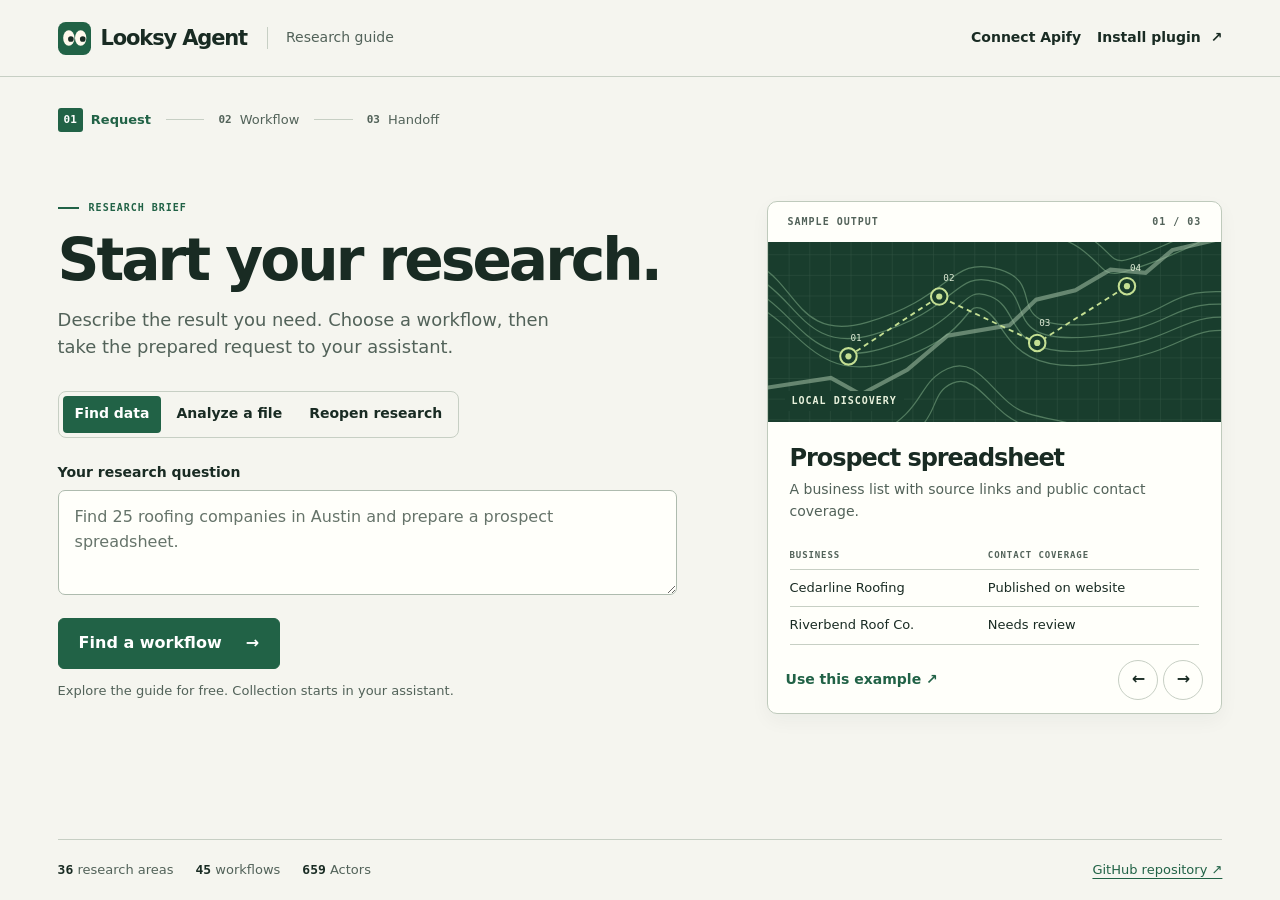
==== commit 9efb7b99: "feat: align Looksy connector with Apify safeguards" ====
--- a/docs/index.html
+++ b/docs/index.html
@@ -171,7 +171,7 @@
   <header class="topbar"><div class="wrap topbar-inner">
     <div class="wordmark"><svg xmlns="http://www.w3.org/2000/svg" width="64" height="64" viewBox="0 0 64 64"><title>Looksy Agent</title><rect width="64" height="64" rx="15" fill="#216246"/><g fill="#FFF9EC"><ellipse cx="21" cy="31" rx="11" ry="15"/><ellipse cx="44" cy="31" rx="11" ry="15"/></g><g fill="#192B23"><circle cx="25" cy="33" r="5.5"/><circle cx="48" cy="33" r="5.5"/></g></svg>
 <strong>Looksy Agent</strong><span class="masthead-tag">Research guide</span></div>
-    <nav class="guide-links" aria-label="Plugin setup"><a class="install" href="https://github.com/khadinakbarlabs/looksy#open-your-private-dashboard">Dashboard setup</a> <a class="install" href="https://github.com/khadinakbarlabs/looksy#install-looksy-agent">Install plugin <span aria-hidden="true">↗</span></a></nav>
+    <nav class="guide-links" aria-label="Looksy setup"><a class="install" href="https://github.com/khadinakbarlabs/looksy/blob/main/docs/connect.md">Connect Apify</a> <a class="install" href="https://github.com/khadinakbarlabs/looksy#install-looksy-agent">Install plugin <span aria-hidden="true">↗</span></a></nav>
   </div></header>
   <main id="main" class="wrap" tabindex="-1">
     <div class="journey">
@@ -296,7 +296,7 @@
     </section>
   </main>
   <footer class="wrap"><div class="index-totals"><span><b id="total-areas"></b> research areas</span><span><b id="total-recipes"></b> workflows</span><span><b id="total-actors"></b> Actors</span></div><a href="https://github.com/khadinakbarlabs/looksy">GitHub repository ↗</a></footer>
-  <script type="application/json" id="data">{"actors":{"khadinakbar/10times-events-scraper":{"description":"Scrape trade shows, conferences and exhibitions from 10times.com, covering 200K+ events in 100+ industries. Flat records include ISO dates, venue with GPS, organizer, categories, visitor estimates and event URL, from URLs, search or city.","source":"https://apify.com/khadinakbar/10times-events-scraper"},"khadinakbar/1688-product-listings-scraper":{"description":"Search 1688.com B2B wholesale listings by keyword or URL: title, CNY price range, MOQ, supplier, location, \u8bda\u4fe1\u901a TrustPass years, \u5b9e\u529b\u5546\u5bb6/\u5de5\u5382 flags, \u56de\u5934\u7387 repurchase rate and sold count. Filter by price, MOQ, years, repurchase rate and factory status.","source":"https://apify.com/khadinakbar/1688-product-listings-scraper"},"khadinakbar/accuranker-alternative":{"description":"Track Google organic keyword ranks for a target domain. Export positions, matching URLs, SERP evidence, and search context; supply baseline ranks to calculate movement against an earlier snapshot.","source":"https://apify.com/khadinakbar/accuranker-alternative"},"khadinakbar/acquire-com-scraper":{"description":"Scrape Acquire.com startup listings for sale: asking price, multiples, TTM revenue & profit, growth, category, tech stack, trust signals. Filters by category, price, revenue, profit, keywords. MCP-ready.","source":"https://apify.com/khadinakbar/acquire-com-scraper"},"khadinakbar/agoda-reviews-scraper":{"description":"Scrape Agoda hotel guest reviews by hotel URL or ID: rating, title, text, pros and cons, reviewer profile, hotel response and dates.","source":"https://apify.com/khadinakbar/agoda-reviews-scraper"},"khadinakbar/ahrefs-alternative":{"description":"Analyze a domain or seed keyword for SEO and backlink research. Export organic keywords, search metrics, competing domains, referring-domain totals, and backlink records for structured site-exploration workflows.","source":"https://apify.com/khadinakbar/ahrefs-alternative"},"khadinakbar/ahrefs-keyword-difficulty-checker":{"description":"Check independent keyword difficulty scores for up to 100 exact keywords. Target a country and language, filter the 0\u2013100 score range, sort your shortlist, and export structured results. Not Ahrefs proprietary KD.","source":"https://apify.com/khadinakbar/ahrefs-keyword-difficulty-checker"},"khadinakbar/ahrefs-keyword-explorer":{"description":"Explore Google keyword metrics, matching terms, related terms, and suggestions through DataForSEO. Export normalized rows with volume, CPC, available difficulty, intent, endpoint provenance, and provider-cost context.","source":"https://apify.com/khadinakbar/ahrefs-keyword-explorer"},"khadinakbar/ai-citations-tracker":{"description":"Run buyer prompts against Perplexity and record the source URLs it returns, their domains, owned-domain citation status, an answer excerpt and the exact prompt. Built for evidence-based AEO monitoring of how often your domain is cited.","source":"https://apify.com/khadinakbar/ai-citations-tracker"},"khadinakbar/ai-content-detector":{"description":"Score pasted text for AI writing and get an AI percentage, a human, mixed or AI label, word counts and highlighted sentences. Built for teachers, editors, recruiters and agents who need AI detection as structured JSON.","source":"https://apify.com/khadinakbar/ai-content-detector"},"khadinakbar/ai-overviews-tracker":{"description":"Track brand mention rate, sentiment and share of voice in AI-generated answers from Perplexity, ChatGPT, Claude and Gemini. Built for GEO audits and brand monitoring through Apify MCP or the API.","source":"https://apify.com/khadinakbar/ai-overviews-tracker"},"khadinakbar/ai-search-brand-monitor":{"description":"Track how Perplexity, ChatGPT, Claude and Gemini answer questions about your brand. Each result shows whether you are mentioned or cited, which links appear and how competitors compare.","source":"https://apify.com/khadinakbar/ai-search-brand-monitor"},"khadinakbar/ai-search-visibility-tracker":{"description":"Check whether Perplexity, ChatGPT, Claude and Gemini cite your domain, with citation rank, content gaps and competing domains per keyword. Works with Apify MCP and the API.","source":"https://apify.com/khadinakbar/ai-search-visibility-tracker"},"khadinakbar/ai-seo-tracker":{"description":"Audit a public site for technical SEO and AI-search readiness. Returns source-linked checks for robots.txt, sitemap, llms.txt, indexing directives, metadata, canonical URLs and structured data. Use for site audits and repeatable monitoring; not for AI-answer brand visibility.","source":"https://apify.com/khadinakbar/ai-seo-tracker"},"khadinakbar/ai-text-humanizer":{"description":"Humanize AI Text into clear, natural, SEO-friendly and undetectable content.","source":"https://apify.com/khadinakbar/ai-text-humanizer"},"khadinakbar/airbnb-calendar-availability-scraper":{"description":"Read an authorized Airbnb iCalendar export and return date-level blocked and inferred-open availability for host operations and short-term rental workflows. Each row is one date with its availability and block count.","source":"https://apify.com/khadinakbar/airbnb-calendar-availability-scraper"},"khadinakbar/airbnb-occupancy-pricing-scraper":{"description":"Scrape Airbnb occupancy and pricing from public listing calendars for short-term rental comps, occupancy upper bound, ADR and RevPAR. Each listing gets one occupancy report; for host iCal exports, use Airbnb Calendar Availability Scraper.","source":"https://apify.com/khadinakbar/airbnb-occupancy-pricing-scraper"},"khadinakbar/airbnb-reviews-scraper":{"description":"Scrape all reviews for any Airbnb listing: rating, comment, date, reviewer, host response, photos and topic tags. No login needed.","source":"https://apify.com/khadinakbar/airbnb-reviews-scraper"},"khadinakbar/airbnb-scraper":{"description":"Extract Airbnb listings, prices, ratings, host data, amenities and GPS coordinates for any location, by city search or direct listing URLs. Works with Apify MCP and the API.","source":"https://apify.com/khadinakbar/airbnb-scraper"},"khadinakbar/airdna-alternative":{"description":"Analyze supplied short-term rental observations for occupancy, ADR, RevPAR, revenue, and comparable ranges. Add a property scenario to estimate income, expenses, cap rate, and break-even occupancy from your assumptions.","source":"https://apify.com/khadinakbar/airdna-alternative"},"khadinakbar/alibaba-listings-scraper":{"description":"Search Alibaba.com B2B listings by keyword or URL, with title, price range, MOQ, supplier name, country, years, verified, Gold and Trade Assurance flags, rating and image. Filter by price, MOQ, supplier country and years, verified-only and Trade Assurance-only.","source":"https://apify.com/khadinakbar/alibaba-listings-scraper"},"khadinakbar/alibaba-products-scraper":{"description":"Scrape Alibaba.com B2B products by keyword or URL: tier prices, MOQ, supplier name, years, country, Gold status, response rate, GMV and reviews.","source":"https://apify.com/khadinakbar/alibaba-products-scraper"},"khadinakbar/aliexpress-all-in-one-scraper":{"description":"Scrape AliExpress listings, product details and customer reviews from a keyword or URL. Prices in your ship-to country's currency, orders and ratings, plus specs, SKU variants and seller fields when product pages load. Reviews include text, country and photos.","source":"https://apify.com/khadinakbar/aliexpress-all-in-one-scraper"},"khadinakbar/aliexpress-product-search-scraper":{"description":"Search AliExpress by keyword or search URL and export product cards with title, price, original price, discount, rating, orders sold, store, image and URL. Filter by sort order, price range, free shipping, minimum rating and minimum orders.","source":"https://apify.com/khadinakbar/aliexpress-product-search-scraper"},"khadinakbar/all-in-one-media-downloader":{"description":"Download permitted public videos or audio from many supported media sites, save the files to Apify key-value storage and return clean metadata rows. Each run reports complete, partial, empty or failed downloads clearly.","source":"https://apify.com/khadinakbar/all-in-one-media-downloader"},"khadinakbar/amazon-bestsellers-scraper":{"description":"Scrape Amazon Best Sellers, New Releases, Movers & Shakers, Most Wished For and Gift Ideas rankings by category across 10 marketplaces. Returns ranked products with rank, ASIN, title, price, rating, review count, Prime status and image, with no login.","source":"https://apify.com/khadinakbar/amazon-bestsellers-scraper"},"khadinakbar/amazon-competitor-price-tracker":{"description":"Track Amazon competitor prices against your reference ASIN, with price delta, Buy Box winner, FBA or FBM, stock and webhook alerts on undercuts. Covers 18 marketplaces; works with Apify MCP and the API.","source":"https://apify.com/khadinakbar/amazon-competitor-price-tracker"},"khadinakbar/amazon-kdp-niche-analyzer":{"description":"Analyze Amazon KDP niches by keyword: competing Kindle/paperback books with BSR, price, ratings, reviews, plus a transparent 0-100 opportunity score. 10 marketplaces. PPE. MCP-ready.","source":"https://apify.com/khadinakbar/amazon-kdp-niche-analyzer"},"khadinakbar/amazon-keyword-discovery-tool":{"description":"Amazon autocomplete across 20 markets with filters, localized queries, depth-3 recursion and monitoring. Basic packs from $0.00005; advanced workflows $0.25/1,000 rows. Startup and platform usage additional. No actual search volume.","source":"https://apify.com/khadinakbar/amazon-keyword-discovery-tool"},"khadinakbar/amazon-price-history-scraper":{"description":"Track Amazon product prices over time from ASINs or product URLs. Stores observed history in a named KV store and returns deltas, lows, highs, stock, seller, and optional drop alerts. MCP/API-ready.","source":"https://apify.com/khadinakbar/amazon-price-history-scraper"},"khadinakbar/amazon-product-details-scraper":{"description":"Look up Amazon products by ASIN, product URL, keyword or category in 18 marketplaces. Each row has price, list price, discount, rating, review count, Best Sellers Rank, seller, FBA/Prime status, bullets, images, variants and breadcrumbs as flat JSON.","source":"https://apify.com/khadinakbar/amazon-product-details-scraper"},"khadinakbar/amazon-product-intelligence":{"description":"Research Amazon products by ASIN or keyword: price, Best Sellers Rank, ratings, seller, Prime status, bullet points, images and optional review snippets across 10 marketplaces (US, UK, DE, FR, CA, ES, IT, JP, AU, IN), one analysis-ready row per product.","source":"https://apify.com/khadinakbar/amazon-product-intelligence"},"khadinakbar/amazon-product-scraper":{"description":"Scrape Amazon product data \u2014 price, BSR, rating, seller, FBA status, variants \u2014 from search, category, URL, or ASIN input across 18 marketplaces. MCP/API-ready.","source":"https://apify.com/khadinakbar/amazon-product-scraper"},"khadinakbar/amazon-product-search-scraper":{"description":"Search Amazon by keyword or URL across 18 marketplaces and see where every product ranks: page position, organic rank and sponsored flag, plus price, rating and reviews. Add detail pages for brand, Best Sellers Rank, bullets, images and seller.","source":"https://apify.com/khadinakbar/amazon-product-search-scraper"},"khadinakbar/amazon-reviews-scraper":{"description":"Extract Amazon product reviews with star rating, review text, verified-purchase status, helpful votes, reviewer info, images and variant. Works with Apify MCP and the API.","source":"https://apify.com/khadinakbar/amazon-reviews-scraper"},"khadinakbar/amazon-search-scraper":{"description":"Scrape Amazon search result pages by keyword or URL across 18 marketplaces. Extract rank, ASIN, title, price, rating, reviews, Prime, sponsored flags, badges, thumbnails, and product URLs in flat JSON optimized for SEO and AI agents. MCP/API-ready.","source":"https://apify.com/khadinakbar/amazon-search-scraper"},"khadinakbar/amazon-seller-email-scraper":{"description":"Find publicly disclosed Amazon seller contact emails from seller profiles and the sellers' own business websites. Returns email provenance, legal name, address, marketplace and source URLs.","source":"https://apify.com/khadinakbar/amazon-seller-email-scraper"},"khadinakbar/amazon-seller-scraper":{"description":"Scrape Amazon sellers \u2014 business name, legal address, feedback ratings, rating distribution, and storefront products \u2014 from seller IDs, storefront/profile URLs, or product ASINs across 18 marketplaces. Flat JSON for AI agents and MCP.","source":"https://apify.com/khadinakbar/amazon-seller-scraper"},"khadinakbar/analyze-spotify-playlist":{"description":"Analyze public Spotify playlists for followers, track mix, artist concentration, play-count distribution, duplicates and duration stats. No cookies needed; works with Apify MCP and the API.","source":"https://apify.com/khadinakbar/analyze-spotify-playlist"},"khadinakbar/angi-home-services-scraper":{"description":"Scrape Angi (Angie's List) home-service pros by city, ZIP, category URL or profile: name, phone, rating, reviews, address and website. Runs on residential proxies with no cookies.","source":"https://apify.com/khadinakbar/angi-home-services-scraper"},"khadinakbar/answerthepublic-alternative":{"description":"Find keyword questions and related searches using Google autocomplete. Submit seed phrases and research patterns, then export ordered suggestions with source queries, country, language, and collection time.","source":"https://apify.com/khadinakbar/answerthepublic-alternative"},"khadinakbar/apec-jobs-scraper":{"description":"Scrape APEC.fr French executive (cadre) job postings by keyword, d\u00e9partement/city or pasted APEC search URL: title, company, salary range, location, contract type, remote work and apply URL. No login needed.","source":"https://apify.com/khadinakbar/apec-jobs-scraper"},"khadinakbar/apify-store-scraper":{"description":"Extract the Actors listed in Apify Store, 21,000+ in total, with titles, descriptions, pricing, total and monthly users, success rate, ratings and categories. Works with Apify MCP and the API.","source":"https://apify.com/khadinakbar/apify-store-scraper"},"khadinakbar/apollo-alternative":{"description":"Find public B2B prospects from role, company, industry, and location queries. Export LinkedIn profile URLs, headlines, source queries, ranks, and timestamps to build a source-linked prospect-review list.","source":"https://apify.com/khadinakbar/apollo-alternative"},"khadinakbar/apple-app-store-all-in-one-scraper":{"description":"Scrape Apple App Store app details, reviews, keyword search, top charts and developer portfolios in one Actor, using Apple's public iTunes and RSS endpoints. Works with Apify MCP and the API.","source":"https://apify.com/khadinakbar/apple-app-store-all-in-one-scraper"},"khadinakbar/apple-maps-business-scraper":{"description":"Scrape public Apple Maps businesses by keyword and location or place URL, with name, phone, website, address and coordinates, plus optional website email enrichment. For Google Maps, use Google Maps Leads Scraper.","source":"https://apify.com/khadinakbar/apple-maps-business-scraper"},"khadinakbar/appstore-reviews-scraper":{"description":"Scrape Apple App Store reviews for any iOS/macOS app across multiple countries in one run. Get ratings, titles, bodies, authors, versions, dates, votes, and URLs with rating, date, and keyword filters applied before billing. No login, no cookies, no external API keys.","source":"https://apify.com/khadinakbar/appstore-reviews-scraper"},"khadinakbar/ashby-jobs-scraper":{"description":"Extract public Ashby job boards through the Posting API. Returns validated job postings with descriptions, compensation when published, departments, locations, timestamps, and application URLs for recruiting and job-market research.","source":"https://apify.com/khadinakbar/ashby-jobs-scraper"},"khadinakbar/ats-jobs-scraper":{"description":"Combined ATS jobs API for Greenhouse, Lever, Ashby, Workday, SmartRecruiters, Recruitee, Workable, and Personio. Auto-detects the ATS from a company slug or career URL and returns one validated job record with apply URL, location, department, and description.","source":"https://apify.com/khadinakbar/ats-jobs-scraper"},"khadinakbar/autotrader-ca-scraper":{"description":"Scrape Canadian vehicle listings from AutoTrader.ca by search URL, structured filters or direct listing URLs. Returns price, specs, mileage and dealer contact.","source":"https://apify.com/khadinakbar/autotrader-ca-scraper"},"khadinakbar/autotrader-scraper":{"description":"Scrape US Autotrader.com car listings by ZIP, make, model and filters. Returns price, mileage, year, trim, VIN, specs, dealer contact and photos, with optional per-vehicle detail enrichment.","source":"https://apify.com/khadinakbar/autotrader-scraper"},"khadinakbar/autotrader-uk-scraper":{"description":"Scrape used & new car listings from autotrader.co.uk with full spec, dealer contact, history check, and price indicator. MCP/API-ready.","source":"https://apify.com/khadinakbar/autotrader-uk-scraper"},"khadinakbar/avito-scraper":{"description":"Scrape Avito.ru listings by keyword or URL with title, price, location, photos and seller; optional details add full description, item parameters, seller type and views. Works with Apify MCP and the API.","source":"https://apify.com/khadinakbar/avito-scraper"},"khadinakbar/b2b-lead-finder-enrichment":{"description":"Extract business names, phones, ratings and verified emails from Google Maps as CRM-ready JSON. Run it via API, on a schedule or with Apify MCP.","source":"https://apify.com/khadinakbar/b2b-lead-finder-enrichment"},"khadinakbar/backlink-opportunity-finder":{"description":"Find relevant public pages for resource links, guest posts, list mentions, directories, podcasts and expert roundups. Returns scored prospect URLs from live Google organic results, ready for your own outreach.","source":"https://apify.com/khadinakbar/backlink-opportunity-finder"},"khadinakbar/bayt-jobs-scraper":{"description":"Search Bayt job listings by keyword, market, category, or public URL. Receive titles, companies, locations, snippets, job IDs, and apply URLs for MENA hiring research.","source":"https://apify.com/khadinakbar/bayt-jobs-scraper"},"khadinakbar/bayut-scraper":{"description":"Scrape Bayut.com UAE property listings for sale and rent, plus agencies and agents. Each listing has price in AED, beds, baths, area, location, photos, TruCheck status and agent contacts.","source":"https://apify.com/khadinakbar/bayut-scraper"},"khadinakbar/bbb-scraper":{"description":"Scrape Better Business Bureau (bbb.org) businesses by keyword + location or profile URL. Returns BBB rating, accreditation, phone, website, address & contacts. MCP/API-ready.","source":"https://apify.com/khadinakbar/bbb-scraper"},"khadinakbar/beehiiv-newsletter-scraper":{"description":"Scrape Beehiiv newsletters for posts, authors and newsletter metadata to support content discovery. Works with Apify MCP and the API.","source":"https://apify.com/khadinakbar/beehiiv-newsletter-scraper"},"khadinakbar/bing-rank-tracker":{"description":"Track a domain's organic Bing positions by keyword, market, and top-N depth. Returns one decision-ready rank row per keyword with ranking URL, position, and competitors.","source":"https://apify.com/khadinakbar/bing-rank-tracker"},"khadinakbar/bing-search-scraper":{"description":"Scrape Bing search results: organic results, ads, Copilot AI answer, featured snippet, People Also Ask, related searches and sitelinks, across multiple markets.","source":"https://apify.com/khadinakbar/bing-search-scraper"},"khadinakbar/bizbuysell-scraper":{"description":"Scrape BizBuySell business-for-sale listings: asking price, cash flow, revenue, location, industry and broker contact. Search by keyword or category.","source":"https://apify.com/khadinakbar/bizbuysell-scraper"},"khadinakbar/bloomberg-news-scraper":{"description":"Scrape Bloomberg news headlines, summaries, authors, tickers and images from Bloomberg's public section feeds. Filter by keyword, ticker or date.","source":"https://apify.com/khadinakbar/bloomberg-news-scraper"},"khadinakbar/bluesky-posts-scraper":{"description":"Search public Bluesky posts, export author feeds and threads, and get clean engagement data for research. Works with Apify MCP and the API.","source":"https://apify.com/khadinakbar/bluesky-posts-scraper"},"khadinakbar/bluesky-profile-details-scraper":{"description":"Fetch public Bluesky profile details from handles, DIDs or bsky.app URLs for influencer research and identity resolution. Returns DID, handle, bio, counts, verification, media, labels and timestamps.","source":"https://apify.com/khadinakbar/bluesky-profile-details-scraper"},"khadinakbar/booking-reviews-scraper":{"description":"Extract Booking.com guest reviews at scale \u2014 24 structured fields per review (positive/negative text, score, traveler type, room, reviewer profile. MCP/API-ready.","source":"https://apify.com/khadinakbar/booking-reviews-scraper"},"khadinakbar/booking-scraper-pro":{"description":"Scrape Booking.com hotels and properties with prices, review scores, stars, location and amenities. Search any city or paste Booking.com URLs.","source":"https://apify.com/khadinakbar/booking-scraper-pro"},"khadinakbar/brand-sentiment-analyzer":{"description":"Monitor brand sentiment across Reddit, Google News and Trustpilot, with an executive summary of sentiment score, top complaints, top praise, crisis signals and share of voice against an optional competitor. Per-mention details and AI theme extraction are included.","source":"https://apify.com/khadinakbar/brand-sentiment-analyzer"},"khadinakbar/brandwatch-alternative":{"description":"Monitor public brand mentions across Google News, Hacker News, Reddit RSS, and selected feeds. Export matched queries, source URLs, sentiment cues, urgency flags, and collection times for a review queue.","source":"https://apify.com/khadinakbar/brandwatch-alternative"},"khadinakbar/brightedge-alternative":{"description":"Audit a public website and optionally check Google keyword ranks. Get one report with technical issues, page evidence, prioritized fixes, robots and sitemap checks, and keyword observations for an SEO repair plan.","source":"https://apify.com/khadinakbar/brightedge-alternative"},"khadinakbar/broken-link-checker":{"description":"Check links from a website crawl, URL list, or sitemap. Receive HTTP status, redirect chains, response timing, source pages, anchor text, and diagnostic classes for SEO quality assurance and site migrations.","source":"https://apify.com/khadinakbar/broken-link-checker"},"khadinakbar/built-in-jobs-scraper":{"description":"Extract Built In tech jobs with normalized company, location, workplace, salary, skills, posting date and direct apply URL. Use for hiring intelligence, salary research and job alerts.","source":"https://apify.com/khadinakbar/built-in-jobs-scraper"},"khadinakbar/bulk-website-contact-extractor":{"description":"Bulk-crawl a list of websites and get one lead record per domain: personal vs role emails, phones, WhatsApp links, social profiles, address and an A\u2013D lead score. Works with Apify MCP and the API.","source":"https://apify.com/khadinakbar/bulk-website-contact-extractor"},"khadinakbar/bulk-whois-lookup":{"description":"Check up to 100 domains through structured RDAP. Get registrar, registration and expiry dates, calculated age and expiry risk, nameservers, domain status, and source URLs in one bounded bulk run.","source":"https://apify.com/khadinakbar/bulk-whois-lookup"},"khadinakbar/bundesagentur-job-scraper":{"description":"Search Germany's Bundesagentur f\u00fcr Arbeit public Jobsuche feed and return normalized vacancies with employer, location, contract, remote-work and date signals. Use for recruitment research and labor-market analysis; not for applicant data.","source":"https://apify.com/khadinakbar/bundesagentur-job-scraper"},"khadinakbar/buzzsumo-alternative":{"description":"Research cited content for a topic, brand, or publisher domain. Export articles, citation metrics, phrase trends, sentiment slices, or summary rows to compare coverage and prepare source-linked content research.","source":"https://apify.com/khadinakbar/buzzsumo-alternative"},"khadinakbar/capterra-reviews-scraper":{"description":"Scrape Capterra software reviews and product metadata: star ratings, written reviews, pros, cons and reviewer firmographics. Paste a product URL or search by product name.","source":"https://apify.com/khadinakbar/capterra-reviews-scraper"},"khadinakbar/career-site-job-scraper":{"description":"Scrape live job listings straight from company career pages. Auto-detects Greenhouse, Lever, Ashby, Workday, Workable, SmartRecruiters and Recruitee, with a JSON-LD fallback for other sites. Returns title, location, salary, remote flag, department and apply URL.","source":"https://apify.com/khadinakbar/career-site-job-scraper"},"khadinakbar/cargurus-scraper":{"description":"Scrape CarGurus car listings by ZIP/postal code or search URL: VIN, price, deal rating, price vs. market, mileage, days on market, specs and dealer name and phone. US, Canada and UK.","source":"https://apify.com/khadinakbar/cargurus-scraper"},"khadinakbar/check-gmail-username-availability":{"description":"Bulk-check whether @gmail.com usernames are available, taken, or reserved, verified live against Google's own account signup check. Dots, case, and +tags are normalized. Built for brand protection, handle research, and AI agents. Charged $0.008 per checked username plus platform usage.","source":"https://apify.com/khadinakbar/check-gmail-username-availability"},"khadinakbar/checkatrade-scraper":{"description":"Search and extract public Checkatrade tradesperson profiles with contact, service, rating, and review data.","source":"https://apify.com/khadinakbar/checkatrade-scraper"},"khadinakbar/cian-ru-scraper":{"description":"Scrape public CIAN.ru property listings in Russia by search URL or filters for city, rooms, price, and sale or rent. Returns price, area, floor, metro and address, collected through Russian residential proxies.","source":"https://apify.com/khadinakbar/cian-ru-scraper"},"khadinakbar/clearbit-alternative":{"description":"Enrich known company domains from public websites. Export company identity, descriptions, published contact links, optional technology signals, source URLs, and timestamps for CRM profile review.","source":"https://apify.com/khadinakbar/clearbit-alternative"},"khadinakbar/clutch-listings-scraper":{"description":"Scrape public Clutch.co agency directories for B2B leads and vendor research. Returns agency name, profile, website, rating, review count, services, location, pricing, team size, verification, sponsorship and rank from listing cards.","source":"https://apify.com/khadinakbar/clutch-listings-scraper"},"khadinakbar/clutch-reviews-scraper":{"description":"Scrape client reviews from any Clutch.co agency profile, with overall, quality, schedule, cost and referral ratings, reviewer role, company size, industry, location, budget, services and full Q&A feedback. Paste profile URLs or slugs to page through full review history.","source":"https://apify.com/khadinakbar/clutch-reviews-scraper"},"khadinakbar/clutch-scraper":{"description":"Scrape Clutch.co listing pages into B2B agency records: names, profiles, websites, ratings, review counts, hourly rates, project sizes, team sizes, locations, services, verified and sponsored flags. Supports multi-URL runs, filters and pagination.","source":"https://apify.com/khadinakbar/clutch-scraper"},"khadinakbar/cognism-alternative":{"description":"Research known B2B company domains using public company pages. Collect account context, published business emails, role-keyword evidence, LinkedIn company links, and source URLs for account-review workflows.","source":"https://apify.com/khadinakbar/cognism-alternative"},"khadinakbar/coinmarketcap-crypto-scraper":{"description":"Scrape CoinMarketCap rankings, coin details, trending coins and global market metrics. No API key needed.","source":"https://apify.com/khadinakbar/coinmarketcap-crypto-scraper"},"khadinakbar/companies-house-uk-scraper":{"description":"Look up UK Companies House company profiles, directors and PSCs. Works with zero setup on the public register, and uses your free API key when you add one.","source":"https://apify.com/khadinakbar/companies-house-uk-scraper"},"khadinakbar/complete-seo-audit":{"description":"Audit one public website for crawlability, indexation, metadata, headings, links, images, structured data, hreflang, security, response-time and optional AI-crawler signals. Returns a prioritized, source-linked report. It does not query AI answers or claim rankings.","source":"https://apify.com/khadinakbar/complete-seo-audit"},"khadinakbar/congress-stock-trades-data-api":{"description":"Query US House and Senate STOCK Act stock trades as structured rows for agents and APIs. Filter by politician, ticker, chamber, date range and buy or sell.","source":"https://apify.com/khadinakbar/congress-stock-trades-data-api"},"khadinakbar/contact-details-scraper":{"description":"Find business websites from a search such as 'dentists in Miami' or paste URLs, and get one CRM-ready row per domain with emails, phones, WhatsApp, 14 social profiles and address. Billed per domain, however many pages are crawled.","source":"https://apify.com/khadinakbar/contact-details-scraper"},"khadinakbar/costco-scraper":{"description":"Scrape Costco.com by keyword or product and category URL, with prices, item numbers, brand, ratings, availability, images and optional specs. Each run reports a clear outcome; works with Apify MCP and the API.","source":"https://apify.com/khadinakbar/costco-scraper"},"khadinakbar/coupang-scraper":{"description":"Get validated Coupang product listings from search terms and public Coupang search, category and product URLs. Returns KRW prices, ratings, review counts, image URLs, Rocket flags and source context.","source":"https://apify.com/khadinakbar/coupang-scraper"},"khadinakbar/craigslist-all-in-one-scraper":{"description":"Scrape Craigslist classifieds across 700+ cities and all 8 categories: jobs, housing, for-sale, services, gigs, community, resumes and events. Multi-city fanout, repost dedup and optional contact extraction are built in.","source":"https://apify.com/khadinakbar/craigslist-all-in-one-scraper"},"khadinakbar/craigslist-fsbo-rentals-scraper":{"description":"Collect owner-filtered sales and rentals with full details, new-listing and price/title monitoring, possible repost hints and deeper price-range searches. California defaults; other regions supported. Platform usage included.","source":"https://apify.com/khadinakbar/craigslist-fsbo-rentals-scraper"},"khadinakbar/craigslist-real-estate-scraper":{"description":"Scrape Craigslist housing \u2014 apartments, rooms, vacation rentals, real estate for sale. Beds/baths/sqft, price, address, geo. MCP-ready. Cheerio + Residential.","source":"https://apify.com/khadinakbar/craigslist-real-estate-scraper"},"khadinakbar/create-temp-email-inbox":{"description":"Create disposable temp email inboxes in bulk and poll them for OTP codes and messages, for QA and CI testing. Two inbox services back each other up; works with Apify MCP and the API.","source":"https://apify.com/khadinakbar/create-temp-email-inbox"},"khadinakbar/crexi-commercial-real-estate-scraper":{"description":"Scrape Crexi commercial real estate for-sale listings: asking price, cap rate, NOI, size, zoning, broker and location. Filter by property type, state, city, ZIP, price and cap rate.","source":"https://apify.com/khadinakbar/crexi-commercial-real-estate-scraper"},"khadinakbar/crexi-scraper":{"description":"Scrape Crexi commercial real estate: for-sale listings, property details, financials, and broker contact leads via Crexi's public API. MCP/API-ready.","source":"https://apify.com/khadinakbar/crexi-scraper"},"khadinakbar/crunchbase-company-api":{"description":"Look up Crunchbase organization URLs for company enrichment and investment research. Export company profiles with available funding, investors, industries, headquarters, employee bands and source URLs. Process deduplicated batches with explicit limits. Pay per event plus platform usage.","source":"https://apify.com/khadinakbar/crunchbase-company-api"},"khadinakbar/crypto-price-tracker":{"description":"Track crypto prices for a coin watchlist or the top N by market cap, look up DEX pairs by token address or symbol, and check wallet PnL and winrate. One unified record per coin, pair or wallet with price, market cap, % changes, ATH/ATL and supply. No API key.","source":"https://apify.com/khadinakbar/crypto-price-tracker"},"khadinakbar/cutshort-jobs-scraper":{"description":"Scrape public CutShort.io India tech jobs by keyword, location, skills, experience or CutShort hub and job URLs. Returns title, company, salary, skills, experience, location, posted date and description, with no login.","source":"https://apify.com/khadinakbar/cutshort-jobs-scraper"},"khadinakbar/dailymotion-video-downloader":{"description":"Download Dailymotion videos to MP4 and extract metadata, stream URLs, subtitles, and thumbnails by video URL, channel, playlist, or search. MCP/API-ready.","source":"https://apify.com/khadinakbar/dailymotion-video-downloader"},"khadinakbar/dark-web-scraper":{"description":"Scrape supplied Tor .onion or HTTPS pages through bundled Tor. Extract readable text, links, keyword hits, content hashes and diagnostics, with redaction on by default.","source":"https://apify.com/khadinakbar/dark-web-scraper"},"khadinakbar/dark-web-search":{"description":"Search a public Tor hidden-service index for brand, domain or keyword mentions and get onion URLs, titles, snippets, ranks and collection time. Metadata only: result pages are never opened. For threat-intel, brand-protection and OSINT triage.","source":"https://apify.com/khadinakbar/dark-web-search"},"khadinakbar/dataforseo-keyword-research":{"description":"Get keyword ideas or Google search volumes for your seed phrases, with CPC, competition, keyword difficulty, intent and a 12-month trend per keyword. No DataForSEO account or subscription needed; pay per keyword.","source":"https://apify.com/khadinakbar/dataforseo-keyword-research"},"khadinakbar/depop-scraper":{"description":"Scrape public Depop listings by keyword or product URL with prices, brands, sizes, images, seller stats and optional detail enrichment.","source":"https://apify.com/khadinakbar/depop-scraper"},"khadinakbar/dexscreener-realtime-monitor":{"description":"Monitor live Dexscreener DEX pairs: price, 5m/1h/6h/24h change, volume, liquidity, FDV and market cap across Solana, Ethereum, Base, BSC and 100+ chains. Includes watchlist alerts and new-pair and trending discovery.","source":"https://apify.com/khadinakbar/dexscreener-realtime-monitor"},"khadinakbar/dice-com-jobs-scraper":{"description":"Search public Dice.com technology jobs. Get normalized titles, employers, locations, salary ranges, work settings, dates, descriptions, and direct job URLs for recruiting and job-market research.","source":"https://apify.com/khadinakbar/dice-com-jobs-scraper"},"khadinakbar/discord-all-in-one-scraper":{"description":"Resolve any Discord invite URL, code or vanity link to a full server profile, or search Disboard and Top.gg by keyword. Returns member and online counts, features, verification level, premium tier, banner, channels, emojis and stickers, with no login.","source":"https://apify.com/khadinakbar/discord-all-in-one-scraper"},"khadinakbar/discord-member-scraper":{"description":"Scrape Discord server members through Discord's Bot API with your bot token, including usernames, roles, join dates and Nitro boosts. Works with Apify MCP and the API.","source":"https://apify.com/khadinakbar/discord-member-scraper"},"khadinakbar/discord-message-scraper":{"description":"Scrape Discord channel and DM messages through Discord's API with your own bot or user token, including content, author, timestamps, attachments, reactions and replies. Works with Apify MCP and the API.","source":"https://apify.com/khadinakbar/discord-message-scraper"},"khadinakbar/discord-server-scraper":{"description":"Export a Discord server with your bot token, including messages, members, channels, roles and full structure. Runs without a proxy; works with Apify MCP and the API.","source":"https://apify.com/khadinakbar/discord-server-scraper"},"khadinakbar/discord-username-checker":{"description":"Bulk-check Discord username availability through Discord's signup API. Returns available, taken or invalid for each handle, with no token, login or captcha.","source":"https://apify.com/khadinakbar/discord-username-checker"},"khadinakbar/dnb-companies-scraper":{"description":"Scrape Dun & Bradstreet business directory companies \u2014 firmographics, DUNS, revenue, address, NAICS industries. MCP/API-ready.","source":"https://apify.com/khadinakbar/dnb-companies-scraper"},"khadinakbar/dnstwister-typosquatting-detector":{"description":"Find registered typo, homoglyph, combo-squat, subdomain, and TLD variants with DNS, MX, HTTP, TLS, and heuristic phishing evidence for authorized brand monitoring.","source":"https://apify.com/khadinakbar/dnstwister-typosquatting-detector"},"khadinakbar/domain-com-au-real-estate-scraper":{"description":"Scrape Domain.com.au sale, rent and sold property listings for comps, rental monitoring and agent lead lists. Each listing row has price, address, beds, baths, agents, photos, coordinates and source URL.","source":"https://apify.com/khadinakbar/domain-com-au-real-estate-scraper"},"khadinakbar/douyin-comments-scraper":{"description":"Scrape public Douyin (\u6296\u97f3) video comments and nested replies from URLs, share links or aweme IDs, one flat row per comment for China-market social listening. Each row has text, likes, author, IP location and parent ID.","source":"https://apify.com/khadinakbar/douyin-comments-scraper"},"khadinakbar/douyin-hot-search-scraper":{"description":"Scrape Douyin (\u6296\u97f3) live hot-search boards with rank, hot value, video counts, cover and event time. Covers five boards: hotspot, seeding, entertainment, social and challenge.","source":"https://apify.com/khadinakbar/douyin-hot-search-scraper"},"khadinakbar/douyin-product-search-scraper":{"description":"Search Douyin Shop (\u6296\u97f3\u5546\u57ce) products by keyword for China ecommerce research and affiliate selection. Each product row has title, price, sales, shop, image and detail URL.","source":"https://apify.com/khadinakbar/douyin-product-search-scraper"},"khadinakbar/douyin-profile-scraper":{"description":"Scrape public Douyin (\u6296\u97f3) creator profiles by URL, share link, sec_user_id or uid, with nickname, bio, follower, following and like counts, verification, region, gender and custom badges. No cookies needed.","source":"https://apify.com/khadinakbar/douyin-profile-scraper"},"khadinakbar/douyin-search-scraper":{"description":"Scrape Douyin (China TikTok / \u6296\u97f3) video search results by keyword. Returns videos with author, view/like/comment counts, music, hashtags. MCP/API-ready.","source":"https://apify.com/khadinakbar/douyin-search-scraper"},"khadinakbar/douyin-transcripts-scraper":{"description":"Under maintenance. Extract public Douyin speech transcripts from URLs, share links or IDs, with timed cues, optional translation and SRT/VTT/TXT/JSON exports. Check the Pricing tab for current event prices and platform-usage billing.","source":"https://apify.com/khadinakbar/douyin-transcripts-scraper"},"khadinakbar/douyin-video-scraper":{"description":"Scrape public Douyin (\u6296\u97f3) videos from URLs, share links or aweme IDs, one row per video for China-market research. Each row has caption, stats, music, hashtags, author and play URL.","source":"https://apify.com/khadinakbar/douyin-video-scraper"},"khadinakbar/ean-gtin-image-extractor":{"description":"Resolve EAN-8, EAN-13, UPC-A, and GTIN-14 barcodes into product image galleries with title, brand, and provenance. HTTP-first against Open Food/Beauty/Pet/Products Facts plus UPCitemdb free plan. Validates GS1 checksums, batches codes, never fabricates images. MCP-ready.","source":"https://apify.com/khadinakbar/ean-gtin-image-extractor"},"khadinakbar/earnings-call-transcript-api":{"description":"Scrape public earnings call transcripts by ticker or URL, with full Q&A from Motley Fool and SEC EDGAR transcript exhibits as a backup. Returns speakers, prepared remarks, Q&A and provenance, with no login.","source":"https://apify.com/khadinakbar/earnings-call-transcript-api"},"khadinakbar/ebay-all-in-one-scraper":{"description":"Collect public eBay active search listings or individual item details on US and German sites. Sold/completed search is unavailable. Pay-per-event plus platform usage.","source":"https://apify.com/khadinakbar/ebay-all-in-one-scraper"},"khadinakbar/ebay-product-listing-scraper":{"description":"Scrape active eBay product listings by keyword or URL across 8 marketplaces, with price, condition, shipping, seller, image and item URL, plus optional item-page enrichment. For sold-price comps, use eBay Scraper.","source":"https://apify.com/khadinakbar/ebay-product-listing-scraper"},"khadinakbar/ecommerce-store-scraper":{"description":"Extract products, prices, discounts, variants, stock and images from Shopify, WooCommerce or generic online stores, with automatic platform detection. Works with Apify MCP and the API.","source":"https://apify.com/khadinakbar/ecommerce-store-scraper"},"khadinakbar/emag-romania-product-scraper":{"description":"Scrape emag.ro products by keyword, category/search URL, or product URL \u2014 RON prices, ratings, stock, seller, optional specs.","source":"https://apify.com/khadinakbar/emag-romania-product-scraper"},"khadinakbar/email-address-validator":{"description":"Validate email lists with RFC 5322 syntax checks, DNS MX lookup, disposable detection across 3,000+ domains, role and free-provider tags, typo suggestions, optional SMTP probes and a 0-100 score. No external API key; a Standby HTTP API serves instant lookups.","source":"https://apify.com/khadinakbar/email-address-validator"},"khadinakbar/email-breach-checker":{"description":"Check 1\u201350 authorized email addresses for known breach exposure. Receive one structured report per completed address with breach names, dates, affected domains, exposed data classes, source attribution, checked time, and terminal outcomes. Managed access means callers provide no external API key.","source":"https://apify.com/khadinakbar/email-breach-checker"},"khadinakbar/email-osint-search":{"description":"Check email addresses for public account-registration signals across a pinned 121-service catalog. Returns one privacy-safe scan record per email with found sites, categories, uncertainty, source domains, and timestamps for authorized OSINT research.","source":"https://apify.com/khadinakbar/email-osint-search"},"khadinakbar/email-to-linkedin-profile-scraper":{"description":"Find public LinkedIn profiles from email addresses: name, headline, profile URL, company and location, with optional public-profile enrichment. Matches are found through public web search, with no LinkedIn login or cookies.","source":"https://apify.com/khadinakbar/email-to-linkedin-profile-scraper"},"khadinakbar/etsy-all-in-one-scraper":{"description":"Scrape Etsy product listings, prices, ratings, seller info, Star Seller & Bestseller badges, materials, tags, shop catalogs & customer reviews. MCP/API-ready.","source":"https://apify.com/khadinakbar/etsy-all-in-one-scraper"},"khadinakbar/etsy-keyword-research-tool":{"description":"Discover Etsy keyword ideas from public indexed listing evidence. Returns deduplicated phrases, confidence, transparent opportunity scores, source queries, and canonical evidence URLs for listing-title and market research.","source":"https://apify.com/khadinakbar/etsy-keyword-research-tool"},"khadinakbar/etsy-listings-scraper":{"description":"Find publicly indexed Etsy listings from keywords, with validated IDs, canonical URLs, titles, snippets, indexed shop and rating metadata, and source context. Built for listing discovery; use Etsy Scraper for live listing details and reviews.","source":"https://apify.com/khadinakbar/etsy-listings-scraper"},"khadinakbar/etsy-product-search-scraper":{"description":"Search Etsy product listings by keyword for price monitoring, product discovery and assortment research. Returns price, rating, shop, badges, rank and URL. For listing pages, shop catalogs or reviews, use Etsy Scraper.","source":"https://apify.com/khadinakbar/etsy-product-search-scraper"},"khadinakbar/etsy-reviews-scraper":{"description":"Scrape Etsy product reviews from listing URLs and shop pages: star rating, review text, reviewer, date, review photos, listing title and shop context, for sentiment analysis, product research and competitor tracking.","source":"https://apify.com/khadinakbar/etsy-reviews-scraper"},"khadinakbar/etsy-shop-details-scraper":{"description":"Extract public Etsy shop profiles by URL or shop name. Returns seller identity, ratings, reviews, catalog size, location, branding and provenance as flat JSON.","source":"https://apify.com/khadinakbar/etsy-shop-details-scraper"},"khadinakbar/eventbrite-events-scraper":{"description":"Scrape Eventbrite events by URL, city, category, date or free-text search, with 30+ fields per event: title, ISO dates, venue with GPS coordinates, organizer, ticket prices, tags and images. Pagination reaches about 1,000 events, with no login.","source":"https://apify.com/khadinakbar/eventbrite-events-scraper"},"khadinakbar/expedia-hotels-scraper":{"description":"Scrape Expedia.com hotel search results by destination and dates or a Hotel-Search URL, with name, nightly price, total, star class, guest rating, review count, location, image, deal badges and property URL. Filter by stars, guest rating and price.","source":"https://apify.com/khadinakbar/expedia-hotels-scraper"},"khadinakbar/facebook-ads-library-scraper":{"description":"Scrape public Facebook Ad Library ads by keyword, page ID, company name or ad ID, with advertiser, ad copy, CTA, landing page, media URLs, status, platforms and run dates. No Facebook login needed.","source":"https://apify.com/khadinakbar/facebook-ads-library-scraper"},"khadinakbar/facebook-comments-scraper":{"description":"Scrape public comments from Facebook post and reel URLs into clean records with author, text, timestamps, reactions and reply counts. No login or cookies needed.","source":"https://apify.com/khadinakbar/facebook-comments-scraper"},"khadinakbar/facebook-followers-scraper":{"description":"Track public Facebook page follower and like counts in bulk, with optional change since the last run, plus page name, category, ad status, contact details and images. Counts only, not follower lists. No login or cookies needed.","source":"https://apify.com/khadinakbar/facebook-followers-scraper"},"khadinakbar/facebook-group-members-scraper":{"description":"Extract the active, visible members of public Facebook groups from recent post and comment authors, with name, profile URL, activity counts and an engagement score. No login or cookies needed.","source":"https://apify.com/khadinakbar/facebook-group-members-scraper"},"khadinakbar/facebook-group-posts-scraper":{"description":"Scrape public Facebook group posts by group URL or ID, with post text, author, reaction, comment and share counts, media URLs, top comments and pagination cursors. No login or cookies needed.","source":"https://apify.com/khadinakbar/facebook-group-posts-scraper"},"khadinakbar/facebook-groups-scraper":{"description":"Scrape public Facebook group posts by group URL or group ID. Export post text, author, engagement counts, media URLs, top comments, and pagination cursors. MCP/API-ready.","source":"https://apify.com/khadinakbar/facebook-groups-scraper"},"khadinakbar/facebook-groups-search-scraper":{"description":"Discover public Facebook groups by keyword and return clean group URLs, names, descriptions, visibility hints and member-count hints. Filter by minimum members or public groups only. No login needed.","source":"https://apify.com/khadinakbar/facebook-groups-search-scraper"},"khadinakbar/facebook-hashtag-scraper":{"description":"Search Meta Ad Library by hashtag and get matching ads, advertisers, creative assets, delivery details and landing pages. Works with Apify MCP and the API.","source":"https://apify.com/khadinakbar/facebook-hashtag-scraper"},"khadinakbar/facebook-likes-scraper":{"description":"Get the public reaction count for Facebook post and reel URLs: one row per post with total reactions, post ID and route. No Facebook cookies. MCP-ready.","source":"https://apify.com/khadinakbar/facebook-likes-scraper"},"khadinakbar/facebook-marketplace-scraper":{"description":"Scrape Facebook Marketplace search results and listing details, with prices, photos, sellers, locations and item status as clean structured data. Works with Apify MCP and the API.","source":"https://apify.com/khadinakbar/facebook-marketplace-scraper"},"khadinakbar/facebook-page-scraper":{"description":"Scrape public Facebook page and profile URLs into clean page records, plus optional recent posts. Returns name, category, contacts, website, followers, likes, ratings, ad status, post text, timestamps, engagement, media and links, with no login.","source":"https://apify.com/khadinakbar/facebook-page-scraper"},"khadinakbar/facebook-page-video-downloader":{"description":"Discover videos from public Facebook Page Videos and Reels tabs, paginate and deduplicate results, and save bounded MP4 files with source metadata and download status.","source":"https://apify.com/khadinakbar/facebook-page-video-downloader"},"khadinakbar/facebook-people-search-scraper":{"description":"Search Facebook's anonymous public people directory by name or phrase. Return profile names, IDs, links, photo URLs, source query, rank and capture time. Directory coverage is partial; no login or private-profile access.","source":"https://apify.com/khadinakbar/facebook-people-search-scraper"},"khadinakbar/facebook-photos-scraper":{"description":"Collect public Facebook Page photo galleries with pagination. Export photo IDs, image URLs, thumbnails, alt text, dimensions and Facebook links. No Facebook login.","source":"https://apify.com/khadinakbar/facebook-photos-scraper"},"khadinakbar/facebook-post-search-scraper":{"description":"Monitor the public Facebook pages, profiles and groups you choose for keywords and get only posts whose text or author matches your terms. Each post has author, timestamp, engagement counts, media and matched terms, with no login or cookies.","source":"https://apify.com/khadinakbar/facebook-post-search-scraper"},"khadinakbar/facebook-posts-scraper":{"description":"Scrape public Facebook page, profile, group and post URLs into structured post records with text, media, links and engagement counts. No login or cookies needed.","source":"https://apify.com/khadinakbar/facebook-posts-scraper"},"khadinakbar/facebook-search-scraper":{"description":"Search Facebook by keyword across Events, Marketplace and the Ad Library (ads and advertisers) in one Actor. No login or cookies needed.","source":"https://apify.com/khadinakbar/facebook-search-scraper"},"khadinakbar/facebook-user-posts-scraper":{"description":"Scrape recent public posts from Facebook user and profile URLs, with text, post URL, author, timestamps, reactions, comments and media. No cookies or login needed; for groups, use Facebook Group Posts Scraper.","source":"https://apify.com/khadinakbar/facebook-user-posts-scraper"},"khadinakbar/facebook-video-downloader":{"description":"Download public Facebook videos, Reels, Watch pages and video posts by URL, with direct media links and normalized metadata. Optionally save capped MP4 files to run storage, with no Facebook login or cookies.","source":"https://apify.com/khadinakbar/facebook-video-downloader"},"khadinakbar/facebook-video-transcript-extractor":{"description":"AI transcript extractor for Facebook videos and Reels by URL \u2014 plain text + SRT, no cookies, no login. MCP/API-ready.","source":"https://apify.com/khadinakbar/facebook-video-transcript-extractor"},"khadinakbar/fandom-scraper":{"description":"Scrape any Fandom / Wikia wiki: article text, infobox data, categories, images, and search results via the public MediaWiki API. MCP/API-ready.","source":"https://apify.com/khadinakbar/fandom-scraper"},"khadinakbar/feedly-alternative":{"description":"Aggregate RSS, Atom, and JSON feeds into a clean article dataset. Discover advertised feeds from supplied websites, filter keywords, tag sources, and remove duplicates for research and recurring news workflows.","source":"https://apify.com/khadinakbar/feedly-alternative"},"khadinakbar/financial-times-news-scraper":{"description":"Scrape Financial Times (ft.com) headlines, standfirsts, authors, sections and images from public RSS feeds and Bing News keyword search. Returns public metadata only, with full articles left behind the FT paywall.","source":"https://apify.com/khadinakbar/financial-times-news-scraper"},"khadinakbar/find-instagram-related-profiles-scraper":{"description":"Discover lookalike and related Instagram profiles from seed accounts \u2014 ideal for B2B lead-gen, influencer discovery, and competitor mapping. Provider-backed, cookieless, no login.","source":"https://apify.com/khadinakbar/find-instagram-related-profiles-scraper"},"khadinakbar/finviz-alternative-stock-screener":{"description":"Screen US stocks by sector, price, market cap, volume, P/E, RSI, and daily change. Export one record per equity with market metrics, source URLs, and retrieval times for research, spreadsheets, or dashboards.","source":"https://apify.com/khadinakbar/finviz-alternative-stock-screener"},"khadinakbar/firecrawl-alternative":{"description":"Convert public websites to clean Markdown with a bounded crawl. Export one record per HTML page with requested and final URLs, title, canonical link, observed links, and timestamps for search or knowledge workflows.","source":"https://apify.com/khadinakbar/firecrawl-alternative"},"khadinakbar/flashscore-live-matches":{"description":"Scrape Flashscore live match scores: in-progress matches with running score and minute, filtered by sport, country and league.","source":"https://apify.com/khadinakbar/flashscore-live-matches"},"khadinakbar/flashscore-scraper":{"description":"Scrape Flashscore live scores, results, fixtures, standings, head-to-head records and match stats across football, tennis, basketball and 30+ sports.","source":"https://apify.com/khadinakbar/flashscore-scraper"},"khadinakbar/flight-award-availability-scraper":{"description":"Scrape airline award availability (miles, taxes and cabin seats) from Flightpoints and Roame for any origin, destination and loyalty program. No login or cookies needed.","source":"https://apify.com/khadinakbar/flight-award-availability-scraper"},"khadinakbar/flipkart-listings-scraper":{"description":"Extract public Flipkart search and category listings: product titles, prices, MRP, discounts, ratings, images, availability, and source URLs. Batch queries or listing URLs in, structured listing cards out.","source":"https://apify.com/khadinakbar/flipkart-listings-scraper"},"khadinakbar/flipkart-product-scraper":{"description":"Scrape Flipkart product details and search results: price, MRP, discount, rating, specs, seller, offers and stock. Use a product URL or keyword.","source":"https://apify.com/khadinakbar/flipkart-product-scraper"},"khadinakbar/flipkart-reviews-scraper":{"description":"Scrape Flipkart product reviews by product or reviews URL, with rating, title, text, reviewer name and location, verified-purchase flag, date, helpful votes, review images and the product rating summary. Works with Apify MCP and the API.","source":"https://apify.com/khadinakbar/flipkart-reviews-scraper"},"khadinakbar/fotocasa-all-in-one-scraper":{"description":"Scrape fotocasa.es Spanish real estate by city or search URL across buy, rent, share and transfer listings. Returns price, m\u00b2, rooms, baths, GPS, agency phone and images, with no login.","source":"https://apify.com/khadinakbar/fotocasa-all-in-one-scraper"},"khadinakbar/foundit-jobs-scraper":{"description":"Scrape Foundit (formerly Monster) jobs in India, Singapore and Hong Kong by keyword and location. Each job has title, company, location with coordinates, salary, experience, skills, posted date, full description and apply URL. Works with Apify MCP and the API.","source":"https://apify.com/khadinakbar/foundit-jobs-scraper"},"khadinakbar/fragrantica-scraper":{"description":"Extract structured Fragrantica perfume profiles with brand, perfumer, note pyramid, main accords, rating, launch year and source provenance. For use with Fragrantica's authorization.","source":"https://apify.com/khadinakbar/fragrantica-scraper"},"khadinakbar/frase-alternative":{"description":"Generate a source-linked content outline from a search keyword. Analyze current Google results and public page headings to collect recurring topics, questions, and outline sections for a writer's research brief.","source":"https://apify.com/khadinakbar/frase-alternative"},"khadinakbar/fuel-prices-api":{"description":"Get U.S. EIA weekly retail gasoline and diesel prices by nation, PADD, state and city, in USD per gallon with week-ending date and weekly and yearly change. Built for fleet cost tracking, energy research and AI agents.","source":"https://apify.com/khadinakbar/fuel-prices-api"},"khadinakbar/funda-nl-scraper":{"description":"Collect authorized public Funda.nl residential listing data from search or detail URLs. Returns normalized Dutch property fields, run diagnostics, and PPE-ready records.","source":"https://apify.com/khadinakbar/funda-nl-scraper"},"khadinakbar/g2-product-reviews-scraper":{"description":"Scrape G2 product reviews and metadata: star ratings, written reviews, pros, cons, sub-ratings and reviewer firmographics. Paste a product URL or search by product name.","source":"https://apify.com/khadinakbar/g2-product-reviews-scraper"},"khadinakbar/gartner-peer-insights-scraper":{"description":"Scrape public Gartner Peer Insights product profiles, ratings, market listings and review samples. An optional session cookie adds paginated reviews; works with Apify MCP and the API.","source":"https://apify.com/khadinakbar/gartner-peer-insights-scraper"},"khadinakbar/gelbe-seiten-scraper":{"description":"Extract public German business listings from Gelbe Seiten by service and location, with contact details, ratings, addresses, and source URLs.","source":"https://apify.com/khadinakbar/gelbe-seiten-scraper"},"khadinakbar/geocoding-api-byok":{"description":"Geocode forward addresses and reverse coordinates through OpenCage. Returns normalized addresses, coordinates, components, confidence and timezone metadata.","source":"https://apify.com/khadinakbar/geocoding-api-byok"},"khadinakbar/getyourguide-scraper":{"description":"Extract GetYourGuide activities from destination, category, and activity URLs for travel research. Return starting prices, currencies, ratings, duration, images, and optional operator and activity details. Bounded batches with per-row source URLs and explicit partial or blocked outcomes.","source":"https://apify.com/khadinakbar/getyourguide-scraper"},"khadinakbar/github-deep-scraper":{"description":"Scrape GitHub repos, issues, PRs, code search, contributors, releases, READMEs, commits, users and trending through 11 modes built for AI coding agents. Add an optional personal access token for higher rate limits.","source":"https://apify.com/khadinakbar/github-deep-scraper"},"khadinakbar/glassdoor-alternative":{"description":"Find job openings on selected Greenhouse and Lever company boards. Export titles, locations, departments, employment types, direct application URLs, and timestamps for a targeted company-jobs watchlist.","source":"https://apify.com/khadinakbar/glassdoor-alternative"},"khadinakbar/glassdoor-jobs-scraper":{"description":"Scrape Glassdoor job listings with title, company, location, salary, posted date, rating, apply URL, and source URL. MCP optimized for recruiters and job-market research.","source":"https://apify.com/khadinakbar/glassdoor-jobs-scraper"},"khadinakbar/glassdoor-reviews-scraper":{"description":"Scrape public Glassdoor employee reviews for company reputation research. Extract ratings, pros, cons, job title, employment status, dates, employer replies, and company context in structured JSON for HR analytics, competitive intelligence, SEO, and AI agents. MCP/API-ready.","source":"https://apify.com/khadinakbar/glassdoor-reviews-scraper"},"khadinakbar/glassdoor-scraper":{"description":"Scrape public Glassdoor jobs, reviews, company profiles and salary pages for recruiting, employer research, salary benchmarking and HR analytics. Each record is one job, review, company or salary, with source URL.","source":"https://apify.com/khadinakbar/glassdoor-scraper"},"khadinakbar/gmgn-copytrade-wallet-scraper":{"description":"Scrape GMGN.ai copytrade wallet leaderboards across Solana, ETH, BSC, Base, Tron, and Monad. Export PnL, win rates, volume, tags, and wallet URLs.","source":"https://apify.com/khadinakbar/gmgn-copytrade-wallet-scraper"},"khadinakbar/goodreads-all-in-one-scraper":{"description":"Scrape Goodreads books, reviews, authors, lists, series and search results from any URL, ISBN-10/13 or text query. Book rows include ratings with a 1-5 star distribution, genres, ISBN, pages and series; reviews can be filtered by star range and language. Works with Apify MCP and the API.","source":"https://apify.com/khadinakbar/goodreads-all-in-one-scraper"},"khadinakbar/goofish-scraper":{"description":"Scrape Goofish (\u95f2\u9c7c / Xianyu), Alibaba's secondhand marketplace, by keyword, item URL or ID, or seller URL or ID. Returns title, price, condition, location, image and seller details such as Zhima credit and verification, with the mode auto-detected and no cookies.","source":"https://apify.com/khadinakbar/goofish-scraper"},"khadinakbar/goofish-search-scraper":{"description":"Search Goofish (\u95f2\u9c7c / Xianyu) by keyword or search URL and get indexed public listings with title, price, item URL and snippet. No cookies or login needed.","source":"https://apify.com/khadinakbar/goofish-search-scraper"},"khadinakbar/google-ads-scraper":{"description":"Scrape live Google Search sponsored (PPC) ads by keyword, country, city and device: one row per ad with advertiser, ad copy, slot, sitelinks and landing URL, plus a free advertiser share-of-voice summary. Live search ads, not the Ads Transparency Center.","source":"https://apify.com/khadinakbar/google-ads-scraper"},"khadinakbar/google-ads-transparency-scraper":{"description":"Scrape Google Ads Transparency Center ads by domain or advertiser name, with advertiser, ad ID, format, preview image, regions and first and last shown dates. Works with Apify MCP and the API.","source":"https://apify.com/khadinakbar/google-ads-transparency-scraper"},"khadinakbar/google-ai-mode-scraper":{"description":"Scrape structured Google AI Mode responses for prompts, including answer text, citation references, related questions, image/product modules, and optional multi-turn follow-ups.","source":"https://apify.com/khadinakbar/google-ai-mode-scraper"},"khadinakbar/google-ai-overviews-scraper":{"description":"Scrape the Google AI Overview for any query, with the AI answer text, cited source domains, URLs and titles, citation positions and optional brand-match detection. Covers multiple countries on desktop or mobile, with an optional bring-your-own search API key.","source":"https://apify.com/khadinakbar/google-ai-overviews-scraper"},"khadinakbar/google-alerts-alternative":{"description":"Monitor topics and brands through GDELT and selected public feeds. Export deduplicated headlines, article links, matched queries, publisher details, and fresh-item flags for recurring news-monitoring workflows.","source":"https://apify.com/khadinakbar/google-alerts-alternative"},"khadinakbar/google-autocomplete-api":{"description":"Get current Google Search autocomplete suggestions for bounded keyword batches, optional A-Z expansion, and a selected language and country. Returns one structured, provenance-rich record per lookup with stable arrays for automation and AI agents.","source":"https://apify.com/khadinakbar/google-autocomplete-api"},"khadinakbar/google-events-api":{"description":"Find Google Events by keyword and location for event discovery, calendar assistants, conference research and ticket-link enrichment. Each event is normalized with dates, venue, maps link and ticket sources.","source":"https://apify.com/khadinakbar/google-events-api"},"khadinakbar/google-finance-stock-news-scraper":{"description":"Extract live prices, P/E ratio, market cap, EPS, dividends, 52-week range, company info and news from Google Finance for each ticker. Works with Apify MCP and the API.","source":"https://apify.com/khadinakbar/google-finance-stock-news-scraper"},"khadinakbar/google-flights-scraper":{"description":"Scrape Google Flights one-way and round-trip fares by route and date: price, airlines, stops, layovers, flight numbers, aircraft, carbon emissions and the Google Flights link. Filter by stops, airline and max price.","source":"https://apify.com/khadinakbar/google-flights-scraper"},"khadinakbar/google-forums-search-scraper":{"description":"Search the Google Forums tab for public discussion threads. Returns one structured result per thread with query context, source, date, snippet, answer previews, and reproducible source routing.","source":"https://apify.com/khadinakbar/google-forums-search-scraper"},"khadinakbar/google-hotels-search-scraper":{"description":"Scrape Google Hotels search results: hotel name, rating, review count, price, check-in and check-out dates, URL and address. Search by query, location and dates, or paste a direct URL.","source":"https://apify.com/khadinakbar/google-hotels-search-scraper"},"khadinakbar/google-images-scraper":{"description":"Scrape Google Images by keyword, with original full-resolution image URL, source page, thumbnail, title, dimensions and product flag. Filter by size, type, color and usage rights across multiple queries and 40+ countries.","source":"https://apify.com/khadinakbar/google-images-scraper"},"khadinakbar/google-jobs-scraper":{"description":"Extract job listings from Google Jobs. Returns title, company, location, salary (parsed min/max), full description, apply link, employment type & more. MCP/API-ready.","source":"https://apify.com/khadinakbar/google-jobs-scraper"},"khadinakbar/google-keyword-planner-mcp":{"description":"Generate bounded Google Ads keyword ideas or historical metrics through DataForSEO. Returns normalized rows with source, targeting, monthly volume, competition, bid ranges, trend, timestamp, and terminal outcome records.","source":"https://apify.com/khadinakbar/google-keyword-planner-mcp"},"khadinakbar/google-lens-ocr-api":{"description":"Extract text from public image URLs with the Google Lens OCR engine, returning full text, detected language and line and word bounding boxes. No cookies or Google login needed; this reads text rather than doing visual search.","source":"https://apify.com/khadinakbar/google-lens-ocr-api"},"khadinakbar/google-lens-visual-search":{"description":"Find Google visual-search matches for public image URLs. Returns Google-associated query context, organic source pages, image matches, refinement chips, and source provenance through a managed DataForSEO backend.","source":"https://apify.com/khadinakbar/google-lens-visual-search"},"khadinakbar/google-local-pack-api":{"description":"Track which businesses Google shows in the Local Pack for each keyword and location. Each snapshot lists position, rating, reviews, address, phone, website and Google Place ID, with a verification URL and timestamp.","source":"https://apify.com/khadinakbar/google-local-pack-api"},"khadinakbar/google-local-services-ads-scraper":{"description":"Find public Google Local Services advertisers by service and city for market research and prospecting. Returns name, rank, badge, reviews, public profile URL, source URL and collection time.","source":"https://apify.com/khadinakbar/google-local-services-ads-scraper"},"khadinakbar/google-maps-directions-api":{"description":"Get structured Google Maps route reports, with distance, duration, alternatives, optional steps and provenance. Use the included route source or your own Google Routes key.","source":"https://apify.com/khadinakbar/google-maps-directions-api"},"khadinakbar/google-maps-email-extractor":{"description":"Extract verified business emails from Google Maps places at scale, billed only when an email is found. Works with Apify MCP and the API.","source":"https://apify.com/khadinakbar/google-maps-email-extractor"},"khadinakbar/google-maps-extractor":{"description":"Extract Google Maps places by keyword, location, or Maps URL. Returns names, categories, addresses, phones, websites, ratings, reviews, coordinates, and source URLs. MCP optimized for AI agents.","source":"https://apify.com/khadinakbar/google-maps-extractor"},"khadinakbar/google-maps-leads-scraper":{"description":"Extract Google Maps business leads with emails, phones, ratings, reviews, social links, opening hours and a lead score. Email enrichment is optional and charged per email found.","source":"https://apify.com/khadinakbar/google-maps-leads-scraper"},"khadinakbar/google-maps-reviews-scraper":{"description":"Scrape Google Maps reviews by URL, data ID, Place ID, CID, or business name. Get rating, text, date, owner response, photos, and privacy-safe reviewer hashes. MCP/API-ready.","source":"https://apify.com/khadinakbar/google-maps-reviews-scraper"},"khadinakbar/google-news-scraper":{"description":"Extract Google News articles by keyword, topic or region, with title, publisher, real article URL, publish date and optional full text. No login or API key; works with Apify MCP and the API.","source":"https://apify.com/khadinakbar/google-news-scraper"},"khadinakbar/google-pagespeed-insights":{"description":"Audit public pages with Google Lighthouse in Chrome. No API key required. Get mobile and desktop performance, accessibility, SEO and best-practice scores, lab metrics, and prioritized fixes. Optional Google API mode is available.","source":"https://apify.com/khadinakbar/google-pagespeed-insights"},"khadinakbar/google-patents-scraper":{"description":"Scrape Google Patents across USPTO, EPO, WIPO, JPO, CN, KR and 100+ other patent offices. Six modes cover search, full details with claims and citations, assignee and inventor portfolios, family graphs and citation networks. Built for prior-art search and IP landscaping, with no API key.","source":"https://apify.com/khadinakbar/google-patents-scraper"},"khadinakbar/google-play-all-in-one-scraper":{"description":"Scrape Google Play app details, reviews, keyword search, top charts, similar apps and developer portfolios. The mode is detected automatically from each URL or query.","source":"https://apify.com/khadinakbar/google-play-all-in-one-scraper"},"khadinakbar/google-scholar-scraper":{"description":"Search Google Scholar and extract papers, citation formats, author profiles, publication lists, citation histories, and co-author relationships. Receive structured scholarly records with source provenance for every record.","source":"https://apify.com/khadinakbar/google-scholar-scraper"},"khadinakbar/google-serp-all-in-one-scraper":{"description":"Get every Google SERP block in one structured record per query: organic results, ads, AI Overviews with cited sources, People Also Ask, Featured Snippet, Knowledge Panel, Local Pack, videos and images. 40 countries, desktop or mobile, with no API key or proxy setup needed.","source":"https://apify.com/khadinakbar/google-serp-all-in-one-scraper"},"khadinakbar/google-shopping-scraper":{"description":"Scrape Google Shopping product titles, prices, sellers, ratings, discounts and shipping costs across 28 countries, with multi-keyword input. Works with Apify MCP and the API.","source":"https://apify.com/khadinakbar/google-shopping-scraper"},"khadinakbar/google-trends-scraper":{"description":"Extract all 5 Google Trends data types: keyword interest over time, by region, related queries, related topics & daily trending searches. No API key. MCP/API-ready.","source":"https://apify.com/khadinakbar/google-trends-scraper"},"khadinakbar/greenhouse-jobs-scraper":{"description":"Extract public Greenhouse job boards through Greenhouse's Job Board API, with validated job postings, descriptions, departments, offices, timestamps and application URLs for recruiting and job-market research.","source":"https://apify.com/khadinakbar/greenhouse-jobs-scraper"},"khadinakbar/grin-alternative":{"description":"Track public Instagram, TikTok, and YouTube campaign posts from supplied URLs. Export views, likes, comments, caption matches, sponsorship cues, and optional fee-based metrics for deliverable review.","source":"https://apify.com/khadinakbar/grin-alternative"},"khadinakbar/gulftalent-job-scraper":{"description":"Search public GulfTalent jobs or scrape direct search URLs for recruiter-ready hiring records. Returns validated roles, employers, locations, salaries when disclosed, dates, descriptions, and canonical URLs from public pages only.","source":"https://apify.com/khadinakbar/gulftalent-job-scraper"},"khadinakbar/gumroad-scraper":{"description":"Scrape public Gumroad products from keyword search, creator or product URLs for product and creator-market research. Returns price, rating, creator, optional details and source data.","source":"https://apify.com/khadinakbar/gumroad-scraper"},"khadinakbar/gupy-jobs-scraper":{"description":"Scrape public Gupy Brazil job listings from company career pages (*.gupy.io) and the employability portal JSON API. Returns title, company, location, employment type, workplace type, department, description, and job URL for recruiting and labor-market research.","source":"https://apify.com/khadinakbar/gupy-jobs-scraper"},"khadinakbar/handshake-jobs-scraper":{"description":"Extract anonymous public Handshake job listings from public search or direct job URLs. Returns normalized titles, employers, locations, compensation, dates, descriptions, and canonical application URLs for early-career hiring research.","source":"https://apify.com/khadinakbar/handshake-jobs-scraper"},"khadinakbar/heepsy-alternative":{"description":"Find public Instagram influencers by niche or audit known handles. Export profile links, follower indicators, recent posts, engagement estimates, and public bio-email cues to build a reviewable creator shortlist.","source":"https://apify.com/khadinakbar/heepsy-alternative"},"khadinakbar/hellowork-jobs-scraper":{"description":"Search public HelloWork France job listings. Return normalized job titles, employers, locations, contracts, salaries, descriptions, posting dates, and direct listing URLs for recruiting and job-market research.","source":"https://apify.com/khadinakbar/hellowork-jobs-scraper"},"khadinakbar/heyreach-alternative":{"description":"Generate LinkedIn outreach drafts from a campaign brief and supplied prospects. Export opening messages, follow-ups, and CRM IDs in a manual-review queue. Every draft remains marked for human review and not sent.","source":"https://apify.com/khadinakbar/heyreach-alternative"},"khadinakbar/hh-ru-jobs-scraper":{"description":"Search public HH.RU vacancies and return normalized roles with employer, location, salary, skills, schedule, publication time and a clean description. Use for recruitment research, job alerts and Russian labor-market analysis.","source":"https://apify.com/khadinakbar/hh-ru-jobs-scraper"},"khadinakbar/hiringcafe-jobs-scraper":{"description":"Extract public HiringCafe job-search results with normalized job, compensation, skills, and company fields. Use for recruiting research and labor-market analysis; returns one validated record per listing. Charged per persisted job plus Apify platform usage.","source":"https://apify.com/khadinakbar/hiringcafe-jobs-scraper"},"khadinakbar/home-depot-scraper":{"description":"Scrape Home Depot products by keyword, product URL or 9-digit item ID: price, sale price, brand, model, rating, specs, images, ZIP-aware pickup and delivery availability, plus optional customer reviews in the same run.","source":"https://apify.com/khadinakbar/home-depot-scraper"},"khadinakbar/homes-com-listing-scraper":{"description":"Homes.com listing extraction is under maintenance because hosted source access has not been validated. Parser, pagination and charge safeguards are available for development review; production results remain unverified.","source":"https://apify.com/khadinakbar/homes-com-listing-scraper"},"khadinakbar/hotels-com-scraper":{"description":"Scrape Hotels.com nightly rates and full hotel data by destination or property, with per-site price comparison, ratings and amenities. Works with Apify MCP and the API.","source":"https://apify.com/khadinakbar/hotels-com-scraper"},"khadinakbar/housing-com-scraper":{"description":"Extract public Housing.com sale and rental listings, including INR prices, BHK, area, locality, RERA, seller and media, for Indian property research.","source":"https://apify.com/khadinakbar/housing-com-scraper"},"khadinakbar/houzz-scraper":{"description":"Scrape Houzz professionals and products, including contractors, interior designers and architects, with contact, rating and price data. Works with Apify MCP and the API.","source":"https://apify.com/khadinakbar/houzz-scraper"},"khadinakbar/huggingface-all-in-one-scraper":{"description":"Scrape the Hugging Face Hub from any URL or text query, with automatic detection of models, datasets, spaces, papers, users, orgs and collections. Returns deep model cards, lineage, evaluation results and dataset configs.","source":"https://apify.com/khadinakbar/huggingface-all-in-one-scraper"},"khadinakbar/idealista-scraper":{"description":"Scrape property listings from Idealista.com, Idealista.it, and Idealista.pt. Get prices, GPS, agent contacts, amenities, energy ratings, and 28+ fields. MCP/API-ready.","source":"https://apify.com/khadinakbar/idealista-scraper"},"khadinakbar/imdb-scraper":{"description":"Extract IMDb titles, people, ratings, reviews, and search or discovery records from IDs, public URLs, keywords, and catalog filters. Returns canonical identities, credits, genres, plots, and images for research and AI workflows.","source":"https://apify.com/khadinakbar/imdb-scraper"},"khadinakbar/immobiliare-it-all-in-one-scraper":{"description":"Scrape immobiliare.it Italian real estate by city or search URL, for sale and rent. Returns price, m\u00b2, rooms, GPS, agency phone and images, with no login.","source":"https://apify.com/khadinakbar/immobiliare-it-all-in-one-scraper"},"khadinakbar/immobilienscout24-scraper":{"description":"Scrape Immobilienscout24.de buy and rent listings by city or /Suche URL. Returns flat rows with listing URL, title, address, agency and images, plus price, rooms and living space where the page shows them.","source":"https://apify.com/khadinakbar/immobilienscout24-scraper"},"khadinakbar/immowelt-all-in-one-scraper":{"description":"Scrape Immowelt.de buy and rent listings by city, district or search URL. Returns flat rows with price, rooms, m\u00b2, address, agency phone and images, with no login.","source":"https://apify.com/khadinakbar/immowelt-all-in-one-scraper"},"khadinakbar/importyeti-scraper":{"description":"Search ImportYeti US Customs records for importer and supplier profiles: name, type, country, address, total shipments and latest shipment date, plus top suppliers or buyers, HS codes, port lanes and recent bills of lading. Filter by country, type and shipment count.","source":"https://apify.com/khadinakbar/importyeti-scraper"},"khadinakbar/indeed-alternative":{"description":"Monitor selected company job boards on Greenhouse, Lever, and Ashby. Export current openings with job details, application URLs, source endpoints, and timestamps for employer watchlists and hiring research.","source":"https://apify.com/khadinakbar/indeed-alternative"},"khadinakbar/indeed-job-scraper":{"description":"Scrape Indeed.com job listings by keyword or URL. Returns job title, company, parsed salary range, remote/hybrid flag, job type, benefits & full description. MCP/API-ready.","source":"https://apify.com/khadinakbar/indeed-job-scraper"},"khadinakbar/influencer-marketing-intelligence-scraper":{"description":"Analyze known Instagram, TikTok, and YouTube creators. Export profile snapshots, recent-content metrics, engagement estimates, sponsorship cues, and source links for creator vetting and performance review.","source":"https://apify.com/khadinakbar/influencer-marketing-intelligence-scraper"},"khadinakbar/infojobs-jobs-scraper":{"description":"Scrape InfoJobs.net (Spain) job listings \u2014 title, company, salary range, contract, location, full description. MCP/API-ready.","source":"https://apify.com/khadinakbar/infojobs-jobs-scraper"},"khadinakbar/instagram-account-age-checker":{"description":"Estimate Instagram account age from usernames or profile URLs, with estimated created date, age in days and years, user ID and confidence. Built for bot screening and influencer vetting, with no login.","source":"https://apify.com/khadinakbar/instagram-account-age-checker"},"khadinakbar/instagram-audio-scraper":{"description":"Find the public Instagram Reels that use a sound. Start from an audio ID, audio URL, Reel URL, profile or keyword and get each Reel's plays, likes, comments, hashtags, creator and post date.","source":"https://apify.com/khadinakbar/instagram-audio-scraper"},"khadinakbar/instagram-comments-scraper":{"description":"Scrape public Instagram post and Reel comments from URLs: comment text, likes, timestamps, commenter username, profile URL and verified flag, with a resume cursor for large posts. No login or cookies; works with Apify MCP and the API.","source":"https://apify.com/khadinakbar/instagram-comments-scraper"},"khadinakbar/instagram-contact-scraper":{"description":"Extract emails and phone numbers from public Instagram profiles, using business and creator account fields, bio text and bio links. No login needed; works with Apify MCP and the API.","source":"https://apify.com/khadinakbar/instagram-contact-scraper"},"khadinakbar/instagram-fake-follower-auditor":{"description":"Audit public Instagram profiles for fake-follower risk with explainable public-signal scores, confidence and risk tiers. No login or cookies needed; works with Apify MCP and the API.","source":"https://apify.com/khadinakbar/instagram-fake-follower-auditor"},"khadinakbar/instagram-hashtag-scraper":{"description":"Scrape public Instagram posts and Reels by hashtag, with co-hashtags already parsed into a list plus likes, comments, views, author and post URL. Filter by date, Reels only or minimum likes, and resume large pulls from a saved cursor.","source":"https://apify.com/khadinakbar/instagram-hashtag-scraper"},"khadinakbar/instagram-highlights-scraper":{"description":"Scrape Instagram story highlights from any public profile or highlight ID. Returns every story item with image or video URL, timestamp, caption, duration and music, plus highlight titles and covers. No login or cookies needed.","source":"https://apify.com/khadinakbar/instagram-highlights-scraper"},"khadinakbar/instagram-keyword-search-scraper":{"description":"Find public Instagram profiles by niche, brand, profession or local-business keyword. Rows include username, name, profile URL and matched keyword, plus bio, followers, category, verified and business flags, bio links and any email or phone in the bio when search returns them.","source":"https://apify.com/khadinakbar/instagram-keyword-search-scraper"},"khadinakbar/instagram-likes-scraper":{"description":"Scrape Instagram post and Reel like counts with engagement metadata from public URLs. Advanced mode can return liker profiles when you supply your own session cookie.","source":"https://apify.com/khadinakbar/instagram-likes-scraper"},"khadinakbar/instagram-location-posts-scraper":{"description":"Scrape public Instagram posts tagged to a location or place for local-market research, venue UGC and geo-influencer discovery. Each post row has URL, caption, likes, owner and source location.","source":"https://apify.com/khadinakbar/instagram-location-posts-scraper"},"khadinakbar/instagram-mcp-server":{"description":"Get public Instagram profiles, posts, Reels and comments from one Actor built for Apify MCP. Returns structured JSON with provenance, with no login or cookies.","source":"https://apify.com/khadinakbar/instagram-mcp-server"},"khadinakbar/instagram-niche-influencer-finder":{"description":"Find Instagram influencers by niche: describe a topic like 'vegan skincare' or paste known usernames, and get a ranked shortlist with followers, average and median engagement rate, niche score, last-post age and public email. You pay only for creators that pass your filters.","source":"https://apify.com/khadinakbar/instagram-niche-influencer-finder"},"khadinakbar/instagram-post-details-scraper":{"description":"Get a public Instagram post or Reel by URL with caption, author, likes, comments, Instagram views, media and music. No cookies or login needed.","source":"https://apify.com/khadinakbar/instagram-post-details-scraper"},"khadinakbar/instagram-post-engagers-scraper":{"description":"Extract Instagram post engagers from public post and Reel URLs: commenter usernames, profile URLs, comments and optional follower enrichment. No login or cookies needed.","source":"https://apify.com/khadinakbar/instagram-post-engagers-scraper"},"khadinakbar/instagram-posts-scraper":{"description":"Extract Instagram posts from profiles, hashtags and post URLs, with caption, likes, comments, post type, media URLs, mentions, tagged users and date. No login; works with Apify MCP and the API.","source":"https://apify.com/khadinakbar/instagram-posts-scraper"},"khadinakbar/instagram-profile-reels-scraper":{"description":"Scrape public Instagram Reels from a profile's Reels tab by username or profile URL. Returns plays, likes, comments, duration, video URL and audio for each Reel, with no login or cookies.","source":"https://apify.com/khadinakbar/instagram-profile-reels-scraper"},"khadinakbar/instagram-profile-scraper":{"description":"Extract public emails and phone numbers from Instagram profiles by username or URL. Each row adds bio, followers, following, business category, website, bio links, verification and recent posts. Unknown usernames are not charged. No login needed.","source":"https://apify.com/khadinakbar/instagram-profile-scraper"},"khadinakbar/instagram-profile-stats-scraper":{"description":"Bulk-scrape public Instagram follower, following and post counts from usernames, @handles or profile URLs. One dataset row per profile with verified and private flags, no cookies needed.","source":"https://apify.com/khadinakbar/instagram-profile-stats-scraper"},"khadinakbar/instagram-reels-scraper":{"description":"Scrape public Instagram Reels from profiles, hashtags or Reel URLs. Each Reel has video URL, plays, likes, comments, caption, music, tags and owner details. No login needed. Works with Apify MCP and the API.","source":"https://apify.com/khadinakbar/instagram-reels-scraper"},"khadinakbar/instagram-reels-search-scraper":{"description":"Search public Instagram Reels by keyword or hashtag. Each Reel has URL, caption, plays, likes, author, music and engagement rate. No login or cookies needed.","source":"https://apify.com/khadinakbar/instagram-reels-search-scraper"},"khadinakbar/instagram-reposts-scraper":{"description":"Scrape public Instagram collabs and caption-credited reposts from profile pages or post URLs, with coauthors, credited handles, captions and media URLs. No login needed; works with Apify MCP and the API.","source":"https://apify.com/khadinakbar/instagram-reposts-scraper"},"khadinakbar/instagram-stories-downloader":{"description":"Download active Instagram stories and highlight reels for any public profile, with original-resolution media URLs, captions, music, mentions and expiry timestamps. No Instagram login or cookies needed.","source":"https://apify.com/khadinakbar/instagram-stories-downloader"},"khadinakbar/instagram-stories-highlights-scraper":{"description":"Scrape public Instagram story highlights and the live 24-hour story tray for one or more usernames. Returns one record per story item with original media URLs, timestamps, captions, music, mentions and links as structured JSON. No login required for highlights.","source":"https://apify.com/khadinakbar/instagram-stories-highlights-scraper"},"khadinakbar/instagram-tagged-posts-scraper":{"description":"Scrape public Instagram posts where a profile is tagged, for brand UGC, influencer deliverable checks and mention monitoring. Each post row has URL, caption, owner, tagged users and engagement.","source":"https://apify.com/khadinakbar/instagram-tagged-posts-scraper"},"khadinakbar/instagram-transcript-scraper":{"description":"AI transcript extractor for Instagram Reels and video posts. No cookies, no login. MCP/API-ready.","source":"https://apify.com/khadinakbar/instagram-transcript-scraper"},"khadinakbar/instagram-trending-reels-scraper":{"description":"Get a fresh, deduplicated sample of trending and viral Instagram Reels. Each row has Reel URL, caption, hashtags, posted time, plays, likes, comments, engagement rate, creator and audio. Filter by plays, likes, comments or date; filtered and duplicate Reels are never charged.","source":"https://apify.com/khadinakbar/instagram-trending-reels-scraper"},"khadinakbar/instagram-user-scraper":{"description":"Search public Instagram users by keyword and return enriched profiles with bio, follower, following and media counts, verified and business flags, category, external links, and email or phone from the bio. No login or cookies needed.","source":"https://apify.com/khadinakbar/instagram-user-scraper"},"khadinakbar/instagram-user-search-scraper":{"description":"Find public Instagram accounts by keyword and keep only the ones you want: filter by follower range, business or creator accounts, and verified status. Rows include bio, follower and post counts, category, bio links and any email or phone in the bio.","source":"https://apify.com/khadinakbar/instagram-user-search-scraper"},"khadinakbar/instagram-video-downloader":{"description":"Download public Instagram Reels, video posts and IGTV by URL, with direct MP4 link, thumbnail, caption, plays, likes, comments, audio track and owner. No login; works with Apify MCP and the API.","source":"https://apify.com/khadinakbar/instagram-video-downloader"},"khadinakbar/instahyre-jobs-scraper":{"description":"Scrape public Instahyre India tech jobs by job function, job type, company size, skills, or city. Returns title, company, skills, locations, and job URL. MCP-ready.","source":"https://apify.com/khadinakbar/instahyre-jobs-scraper"},"khadinakbar/internshala-jobs-internships-monitor":{"description":"Scrape Internshala jobs and internships with salary, stipend, skills, public applicants and employer hiring history. Monitor new and changed listings with field-level changes, pay and applicant deltas, monthly pay comparisons and deadline status. Pay per event plus platform usage.","source":"https://apify.com/khadinakbar/internshala-jobs-internships-monitor"},"khadinakbar/jd-com-product-reviews-scraper":{"description":"Scrape JD.com (\u4eac\u4e1c / Jingdong) product details and customer reviews by product URL or SKU. Returns title, price, shop, stock, images, and review text/ratings. Cookieless HTTP Impit + managed review recovery. MCP-ready.","source":"https://apify.com/khadinakbar/jd-com-product-reviews-scraper"},"khadinakbar/jobs-scraper":{"description":"Collect job listings from Indeed, LinkedIn and Glassdoor in one run. Each job has title, company, location, salary, posted date and apply URL. Works with Apify MCP and the API.","source":"https://apify.com/khadinakbar/jobs-scraper"},"khadinakbar/jobs-sh-scraper":{"description":"Extract public Jobs SHZ vacancies in Schleswig-Holstein with employer, location, work arrangement, dates and application links. Built for recruitment research and local labor-market analysis, one validated record per vacancy.","source":"https://apify.com/khadinakbar/jobs-sh-scraper"},"khadinakbar/jobsdb-jobs-scraper":{"description":"Scrape public JobsDB listings in Hong Kong and Thailand for recruiting and hiring research. Each job has employer, location, salary, classification, description, dates and apply URL.","source":"https://apify.com/khadinakbar/jobsdb-jobs-scraper"},"khadinakbar/jobstreet-jobs-scraper":{"description":"Search public JobStreet listings in Malaysia, Singapore, Indonesia, and the Philippines. Returns structured jobs, companies, salary, location, work type, dates, and apply URLs for recruiters and hiring research.","source":"https://apify.com/khadinakbar/jobstreet-jobs-scraper"},"khadinakbar/jumia-product-scraper":{"description":"Collect public Jumia product records in seven African markets from keywords, categories, or product URLs. Return prices, SKUs, ratings, sellers, and source URLs for catalog comparison.","source":"https://apify.com/khadinakbar/jumia-product-scraper"},"khadinakbar/junglescout-alternative":{"description":"Research Amazon products by keyword with price and review-count filters. Export ASINs, titles, prices, ratings, review counts, available BSR, and transparent opportunity scores from current listing observations.","source":"https://apify.com/khadinakbar/junglescout-alternative"},"khadinakbar/just-eat-restaurant-scraper":{"description":"Permission-required scraper for public Just Eat UK restaurant listings. Use an authorized area or restaurant URL or a UK postcode; returns restaurant, cuisine, rating, delivery and availability fields. No login or bypass behavior.","source":"https://apify.com/khadinakbar/just-eat-restaurant-scraper"},"khadinakbar/kayak-car-rental-scraper":{"description":"Scrape Kayak car rental offers by pickup location, dates, or Kayak car-search URLs. Returns agency, provider, vehicle class, price, cancellation, mileage, fuel, pickup-counter, score, and booking-link fields.","source":"https://apify.com/khadinakbar/kayak-car-rental-scraper"},"khadinakbar/kayak-flights-scraper":{"description":"Scrape Kayak flight search results by route and dates: price, booking site, airline-direct flag, airlines, stops, duration, baggage fees, fare options and booking links for each itinerary.","source":"https://apify.com/khadinakbar/kayak-flights-scraper"},"khadinakbar/keyword-fanout-longtail":{"description":"Expand seed keywords through bounded recursive Google autocomplete. Return deduplicated long-tail suggestions, seed and parent discovery paths, depth, English intent labels, locale and timestamps for content research. Bills per saved keyword plus platform usage.","source":"https://apify.com/khadinakbar/keyword-fanout-longtail"},"khadinakbar/keyword-rank-tracker":{"description":"Track a domain's Google organic keyword positions by location and device. Returns one timestamped row per keyword with observed rank, ranking URL, top results, check URL and provider task provenance.","source":"https://apify.com/khadinakbar/keyword-rank-tracker"},"khadinakbar/keyword-search-volume-api":{"description":"Get Google keyword search volume, CPC, competition and bid estimates in bulk for a keyword list you already have. Sample mode covers 25 keywords and bulk mode up to 1,000, with one row per keyword.","source":"https://apify.com/khadinakbar/keyword-search-volume-api"},"khadinakbar/kickstarter-campaign-scraper":{"description":"Collect public Kickstarter campaigns by search term or project URL for research and product scouting. Returns funding and backer totals, creator, category, timeline and source fields.","source":"https://apify.com/khadinakbar/kickstarter-campaign-scraper"},"khadinakbar/kompass-scraper":{"description":"Extract Kompass company profiles and directory listings into structured company records with public contacts, locations, firmographics and source URLs. Export supplier shortlists as JSON, CSV or Excel.","source":"https://apify.com/khadinakbar/kompass-scraper"},"khadinakbar/kununu-reviews-scraper":{"description":"Scrape public Kununu employer reviews for DACH employer-brand monitoring, recruiting intelligence, and culture research. Returns individual review records with ratings, text, dates, recommendation signals, and company context for analytics and AI agents.","source":"https://apify.com/khadinakbar/kununu-reviews-scraper"},"khadinakbar/la-centrale-scraper":{"description":"Scrape lacentrale.fr used-car listings by search URL or make and model, with price, mileage, year, fuel, gearbox, dealer and photos, plus optional detail enrichment. Works with Apify MCP and the API.","source":"https://apify.com/khadinakbar/la-centrale-scraper"},"khadinakbar/lazada-price-monitor":{"description":"Monitor public Lazada product prices and availability across six Southeast Asian marketplaces for catalog research and competitor tracking. Returns source-linked product records with price, seller, rating and stock.","source":"https://apify.com/khadinakbar/lazada-price-monitor"},"khadinakbar/lazada-scraper":{"description":"Scrape Lazada products across all 6 Southeast Asian markets (SG, MY, ID, PH, TH, VN) by keyword, category URL or product URL. Returns price, discount, rating, reviews, sold count, seller, brand and image, with no login.","source":"https://apify.com/khadinakbar/lazada-scraper"},"khadinakbar/lead-finder-pro":{"description":"Find scored public-business leads from Google organic results, with transparent source links and website-found contact routes.","source":"https://apify.com/khadinakbar/lead-finder-pro"},"khadinakbar/leadfeeder-alternative":{"description":"Enrich authorized website-visitor IP exports with public network evidence. Get registry or ASN organization candidates, reverse DNS, visit context, and source URLs per IP. Results identify networks, not people or verified employers.","source":"https://apify.com/khadinakbar/leadfeeder-alternative"},"khadinakbar/leboncoin-scraper":{"description":"Scrape public Leboncoin listings from search URLs or keywords for French marketplace research, price tracking and lead discovery. Returns price, location, seller, images, attributes, source URL and scrape time.","source":"https://apify.com/khadinakbar/leboncoin-scraper"},"khadinakbar/lever-jobs-scraper":{"description":"Extract public Lever job boards through Lever's public postings API. Returns validated job postings with locations, teams, descriptions, compensation fields, timestamps, and application URLs for recruiting and job-market research.","source":"https://apify.com/khadinakbar/lever-jobs-scraper"},"khadinakbar/linkedin-ad-library-search-scraper":{"description":"Search public LinkedIn Ad Library ads by advertiser or keyword, with normalized creatives and EU transparency fields.","source":"https://apify.com/khadinakbar/linkedin-ad-library-search-scraper"},"khadinakbar/linkedin-ads-scraper":{"description":"Scrape LinkedIn Ad Library ads by advertiser, payer, keyword or pasted Ad Library URL. Extract ad copy, creatives, landing-page click URL, CTA, video, numeric impression ranges and targeting, with no login or cookies.","source":"https://apify.com/khadinakbar/linkedin-ads-scraper"},"khadinakbar/linkedin-batch-profile-posts-scraper":{"description":"Scrape recent public LinkedIn posts from a batch of person profiles for ABM monitoring, thought-leader cadence and competitor content research. Each post row has text, URL, date, hashtags, mentions and posting cadence.","source":"https://apify.com/khadinakbar/linkedin-batch-profile-posts-scraper"},"khadinakbar/linkedin-comment-replies-reactions-scraper":{"description":"Extract LinkedIn comments, nested replies when public data includes them, and post reaction counts from post or comment URLs. No login or cookies needed.","source":"https://apify.com/khadinakbar/linkedin-comment-replies-reactions-scraper"},"khadinakbar/linkedin-comments-scraper":{"description":"Extract public LinkedIn post comments and replies with structured author, text, reaction, reply, provider, and run summary fields. No LinkedIn cookies required. MCP/API-ready.","source":"https://apify.com/khadinakbar/linkedin-comments-scraper"},"khadinakbar/linkedin-company-by-domain-scraper":{"description":"Resolve company domains to public LinkedIn company pages with a confidence score, outcome and Google search evidence for every match. No cookies or LinkedIn login needed; works with Apify MCP and the API.","source":"https://apify.com/khadinakbar/linkedin-company-by-domain-scraper"},"khadinakbar/linkedin-company-custom-headcount-scraper":{"description":"Count employees at a public LinkedIn company by keyword, location, function, skill or school. Returns LinkedIn's company employee count plus a public-profile sample for your custom filters, with no login or cookies.","source":"https://apify.com/khadinakbar/linkedin-company-custom-headcount-scraper"},"khadinakbar/linkedin-company-details-scraper":{"description":"Scrape LinkedIn company firmographics by URL or slug: industry, size, employees, funding and headquarters. No login or cookies needed.","source":"https://apify.com/khadinakbar/linkedin-company-details-scraper"},"khadinakbar/linkedin-company-employee-scraper":{"description":"Get employees of LinkedIn companies from a company URL or just the company name: profile URL, name, headline, title and location, each graded for current-employer confidence with the matched title/location filters. No cookies or login needed; works with Apify MCP and the API.","source":"https://apify.com/khadinakbar/linkedin-company-employee-scraper"},"khadinakbar/linkedin-company-finder-from-website":{"description":"Find public LinkedIn company pages from website URLs or domains, with canonical LinkedIn URL, slug, company name and confidence. Checks the homepage first, then Google search, with optional firmographic enrichment and no LinkedIn login.","source":"https://apify.com/khadinakbar/linkedin-company-finder-from-website"},"khadinakbar/linkedin-company-jobs-scraper":{"description":"Scrape a LinkedIn company's live job postings: title, location, postedAt, apply URL + optional description, applicants, seniority, plus company metadata. MCP/API-ready.","source":"https://apify.com/khadinakbar/linkedin-company-jobs-scraper"},"khadinakbar/linkedin-company-posts-scraper":{"description":"Scrape public LinkedIn company posts by company URL or slug, with a posted-since date filter applied before billing. Each row has post text, URL, date, media and optional reactions and comments, plus company followers, industry, website and size. No cookies or login.","source":"https://apify.com/khadinakbar/linkedin-company-posts-scraper"},"khadinakbar/linkedin-company-profile-scraper":{"description":"Scrape public LinkedIn company profiles. Returns company name, industry, size, location, website, description, and employee signals. MCP/API-ready.","source":"https://apify.com/khadinakbar/linkedin-company-profile-scraper"},"khadinakbar/linkedin-company-search-scraper":{"description":"Search public LinkedIn company pages by keyword, industry and location. Each row has company name, LinkedIn URL and industry, with optional enrichment (employee count, HQ, website, founded year, followers) and an employee-count band filter. No login or cookies.","source":"https://apify.com/khadinakbar/linkedin-company-search-scraper"},"khadinakbar/linkedin-email-finder":{"description":"Find and verify work emails from LinkedIn profile URLs or a name plus company domain. Returns the best email with SMTP verification status, a confidence score and every tested candidate. Public data, no cookies. Works with the API and Apify MCP.","source":"https://apify.com/khadinakbar/linkedin-email-finder"},"khadinakbar/linkedin-fresh-profile-data-scraper":{"description":"Scrape public LinkedIn profile data from profile URLs or handles: name, about, location, followers, affiliated organizations, education, articles and recent posts, with optional company-page enrichment. No LinkedIn login or cookies needed.","source":"https://apify.com/khadinakbar/linkedin-fresh-profile-data-scraper"},"khadinakbar/linkedin-groups-scraper":{"description":"Search public LinkedIn groups by keyword or fetch a group URL: name, member count, description, admins, optional posts and free deduped admin/poster lead rows. No LinkedIn login or cookies needed.","source":"https://apify.com/khadinakbar/linkedin-groups-scraper"},"khadinakbar/linkedin-jobs-scraper":{"description":"Extract LinkedIn jobs by keyword and location, with title, company, salary, skills, seniority, Easy Apply flag and company data. No login needed; works with Apify MCP and the API.","source":"https://apify.com/khadinakbar/linkedin-jobs-scraper"},"khadinakbar/linkedin-people-search-scraper":{"description":"Find public LinkedIn people by job title, company, school, location or keywords, one row per person with name, headline, company and profile URL. Optional enrichment adds About, work history and follower count. No login or cookies.","source":"https://apify.com/khadinakbar/linkedin-people-search-scraper"},"khadinakbar/linkedin-post-analytics-scraper":{"description":"Scrape public LinkedIn post analytics from post URLs for content reporting, one row per post with reactions, comments, engagement rate against author followers, media type, author and an optional transcript. For engager identities, use LinkedIn Post Engagers Scraper.","source":"https://apify.com/khadinakbar/linkedin-post-analytics-scraper"},"khadinakbar/linkedin-post-comments-engagements-scraper":{"description":"Paste public LinkedIn post or article URLs to get each visible comment (text, commenter name, profile URL) plus one engagement summary per post with likes, reactions, comments and shares. No cookies or login needed.","source":"https://apify.com/khadinakbar/linkedin-post-comments-engagements-scraper"},"khadinakbar/linkedin-post-details-scraper":{"description":"Get a public LinkedIn post by URL with full text, author, media, reaction and comment counts, plus an optional transcript and comments preview. No login or cookies needed.","source":"https://apify.com/khadinakbar/linkedin-post-details-scraper"},"khadinakbar/linkedin-post-engagers-email-finder":{"description":"Find work emails for LinkedIn post commenters and turn a post URL into outreach-ready leads. Each commenter row has name, profile, company and an MX-validated email; for profile URLs only, use LinkedIn Email Finder.","source":"https://apify.com/khadinakbar/linkedin-post-engagers-email-finder"},"khadinakbar/linkedin-post-engagers-scraper":{"description":"Extract the people commenting on public LinkedIn posts: names, profile URLs, comment text and post engagement stats, with optional enrichment of current company, location and followers. No cookies needed.","source":"https://apify.com/khadinakbar/linkedin-post-engagers-scraper"},"khadinakbar/linkedin-post-reactions-scraper":{"description":"Extract public LinkedIn post reaction metrics, like counts, comment counts, share counts, engagement totals, and visible reactor profile rows when provider payloads expose them. MCP/API-ready.","source":"https://apify.com/khadinakbar/linkedin-post-reactions-scraper"},"khadinakbar/linkedin-post-reports-scraper":{"description":"Scrape public LinkedIn post reports from post URLs, one report per post with likes, comments, author, media and engagement rate, for content analytics and competitor reporting. For commenter identities, continue with LinkedIn Post Engagers Scraper.","source":"https://apify.com/khadinakbar/linkedin-post-reports-scraper"},"khadinakbar/linkedin-post-search-scraper":{"description":"Search public LinkedIn posts, feed updates and articles by keyword. Returns post text, author, engagement, media, public comments and a cursor for the next page.","source":"https://apify.com/khadinakbar/linkedin-post-search-scraper"},"khadinakbar/linkedin-posts-scraper":{"description":"Scrape public LinkedIn posts from keyword searches, company feeds or exact post URLs. Each post has text, author, likes, comments, media and a comments preview. Works with Apify MCP and the API.","source":"https://apify.com/khadinakbar/linkedin-posts-scraper"},"khadinakbar/linkedin-profile-comments-scraper":{"description":"Give a LinkedIn profile URL and get the commenters on that person's recent posts, with name, headline, profile URL, comment text and reactions. Direct post and article URLs also work, with no cookies or login.","source":"https://apify.com/khadinakbar/linkedin-profile-comments-scraper"},"khadinakbar/linkedin-profile-details-scraper":{"description":"Scrape public LinkedIn profile details by profile URL or handle: name, about summary, location, follower and connection counts, work experience, education and published articles. No login or cookies needed.","source":"https://apify.com/khadinakbar/linkedin-profile-details-scraper"},"khadinakbar/linkedin-profile-email-scraper":{"description":"Find public LinkedIn profiles from URLs, slugs or search and return professional profile data, with optional email enrichment billed separately. No login or cookies needed; works with Apify MCP and the API.","source":"https://apify.com/khadinakbar/linkedin-profile-email-scraper"},"khadinakbar/linkedin-profile-posts-scraper":{"description":"Scrape a person's recent public LinkedIn posts by profile URL, with text, post URL, date, reactions, comments, shares, media, repost flag and author. No login or cookies needed; works with Apify MCP and the API.","source":"https://apify.com/khadinakbar/linkedin-profile-posts-scraper"},"khadinakbar/linkedin-profile-reactions-scraper":{"description":"Extract the posts a public LinkedIn profile reacted to (liked, celebrated, supported), with action type, post URL, author handle and text preview. No login or cookies needed.","source":"https://apify.com/khadinakbar/linkedin-profile-reactions-scraper"},"khadinakbar/linkedin-profile-search-scraper":{"description":"Search public LinkedIn profiles by keyword, job title, location, company and school, one row per person with name, headline, company and profile URL. No login or cookies needed.","source":"https://apify.com/khadinakbar/linkedin-profile-search-scraper"},"khadinakbar/linkedin-recruiter-alternative":{"description":"Find public candidate leads using role, location, employer, and professional-search filters. Export LinkedIn profile URLs, professional context, source evidence, and timestamps for recruiter review.","source":"https://apify.com/khadinakbar/linkedin-recruiter-alternative"},"khadinakbar/linkedin-sales-account-scraper":{"description":"Turn a LinkedIn Sales Navigator account search URL, or industry and location filters, into public company records: name, LinkedIn URL, industry, employee count, HQ, website and followers, with an optional employee-count band. No cookies or Sales Navigator seat.","source":"https://apify.com/khadinakbar/linkedin-sales-account-scraper"},"khadinakbar/linkedin-sales-navigator-filters-scraper":{"description":"Find public LinkedIn people with Sales Navigator-style filters: job title, current and past company, location, seniority, function and exclude lists, with optional profile enrichment. Returns public profile data; no Sales Navigator seat or cookies needed.","source":"https://apify.com/khadinakbar/linkedin-sales-navigator-filters-scraper"},"khadinakbar/linkedin-sales-navigator-scraper":{"description":"Turn a LinkedIn Sales Navigator search URL into public lead profiles with name, headline, company, location and profile URL. The Actor reads the search filters, finds matching public profiles and enriches them, with no Sales Navigator seat or cookies.","source":"https://apify.com/khadinakbar/linkedin-sales-navigator-scraper"},"khadinakbar/linkedin-user-comments-scraper":{"description":"Scrape comments a LinkedIn user posted on other people's public content from profile URLs or handles, with comment text, target post URL, relative time and source profile. No cookies or login; for comments on a post URL, use LinkedIn Comments Scraper.","source":"https://apify.com/khadinakbar/linkedin-user-comments-scraper"},"khadinakbar/llm-visibility-tracker":{"description":"Track brand mentions, response rank, share of voice, citations, competitors, and sentiment across ChatGPT, Perplexity, Gemini, and optional Claude checks. Receive per-prompt evidence plus a structured visibility summary.","source":"https://apify.com/khadinakbar/llm-visibility-tracker"},"khadinakbar/local-rank-tracker":{"description":"Check Google Maps local-pack rank by keyword, device, and geographic point. Returns one auditable rank row per keyword/location snapshot with match evidence, competitors, verification URL, timestamp, and provider cost.","source":"https://apify.com/khadinakbar/local-rank-tracker"},"khadinakbar/longtailpro-alternative":{"description":"Find long-tail keyword ideas from seed phrases. Export search volume, CPC, competition, available difficulty and intent, plus a transparent opportunity score for content planning. Supply your DataForSEO credentials.","source":"https://apify.com/khadinakbar/longtailpro-alternative"},"khadinakbar/loom-transcript-scraper":{"description":"Extract public Loom video transcripts as clean text, timestamped segments, VTT, and SRT. Use public share or embed URLs only; no login, cookies, or video download.","source":"https://apify.com/khadinakbar/loom-transcript-scraper"},"khadinakbar/loom-video-downloader":{"description":"Resolve downloadable public Loom share and embed URLs into expiring HLS stream links with metadata. It only returns videos that Loom marks downloadable; no login, password bypass, or private-video access.","source":"https://apify.com/khadinakbar/loom-video-downloader"},"khadinakbar/loopnet-scraper":{"description":"Extract LoopNet commercial real estate listings from locations, search URLs, or property pages. Returns canonical URLs, prices, property types, sizes, addresses, provenance, and optional building and broker details.","source":"https://apify.com/khadinakbar/loopnet-scraper"},"khadinakbar/lusha-alternative":{"description":"Look up public business contact evidence for people and employer domains you already know. Export published contact values, source URLs, page context, timestamps, and per-contact outcomes for CRM review.","source":"https://apify.com/khadinakbar/lusha-alternative"},"khadinakbar/maigret-username-osint":{"description":"Map a public username across Maigret's 3,300+ site catalogue. Returns claimed profile URLs as the default dataset and complete per-site coverage in a separate dataset.","source":"https://apify.com/khadinakbar/maigret-username-osint"},"khadinakbar/mangools-alternative":{"description":"Research keywords and SERPs with volume, CPC, difficulty, intent, and ranking-page evidence. Select keyword, SERP, or link-report modes to export a focused dataset for SEO planning and review.","source":"https://apify.com/khadinakbar/mangools-alternative"},"khadinakbar/meetup-events-scraper":{"description":"Scrape public Meetup.com events by keyword and location, group URL or event URL. Returns RSVP counts, venue, price and organizer group, with no login.","source":"https://apify.com/khadinakbar/meetup-events-scraper"},"khadinakbar/meltwater-alternative":{"description":"Monitor public news coverage through Google News RSS and selected feeds. Export deduplicated brand, competitor, or topic mentions with article links, matched queries, source details, and collection times.","source":"https://apify.com/khadinakbar/meltwater-alternative"},"khadinakbar/mercadolibre-all-in-one-scraper":{"description":"Extract MercadoLibre and Mercado Livre listings from searches, item IDs or URLs: prices, attributes, sellers, shipping, reviews and buyer questions. Markets: AR, BR, MX, CL, CO, PE, UY, EC and DO.","source":"https://apify.com/khadinakbar/mercadolibre-all-in-one-scraper"},"khadinakbar/mercadolibre-exodus-enrichment-private":{"description":"Private API-based MercadoLibre enrichment for listing descriptions, seller signals, and Mexican vehicle-compatibility-domain discovery.","source":"https://apify.com/khadinakbar/mercadolibre-exodus-enrichment-private"},"khadinakbar/mercadolibre-exodus-intelligence-feed":{"description":"Authenticated MercadoLibre API feed for premium listing enrichment \u2014 descriptions, seller signals, and authorized Mexican vehicle compatibility. Requires owner OAuth token.","source":"https://apify.com/khadinakbar/mercadolibre-exodus-intelligence-feed"},"khadinakbar/mercadolibre-search-scraper":{"description":"Scrape MercadoLibre search results across 11 Latin American countries: title, price, discount, seller, rating, reviews, free shipping, installments and result position. Use a keyword or search URL.","source":"https://apify.com/khadinakbar/mercadolibre-search-scraper"},"khadinakbar/mercari-japan-scraper":{"description":"Scrape Mercari Japan listings and sold prices by keyword or jp.mercari.com URL, with JPY price, status, seller, photos and timestamps. Optional median sold-comp stats are included.","source":"https://apify.com/khadinakbar/mercari-japan-scraper"},"khadinakbar/meta-ad-library-scraper":{"description":"Extract Facebook and Instagram ad creatives, spend ranges, impressions, targeting data and landing pages from Meta Ad Library. Works with Apify MCP and the API.","source":"https://apify.com/khadinakbar/meta-ad-library-scraper"},"khadinakbar/meta-threads-profile-posts-scraper":{"description":"Scrape Threads profile posts in bulk by username: text, media URLs, likes, replies, reposts, quotes and timestamps. No login needed.","source":"https://apify.com/khadinakbar/meta-threads-profile-posts-scraper"},"khadinakbar/metascraper-metadata-extractor":{"description":"Extract normalized page metadata with Metascraper rule bundles, raw meta-tag provenance, Open Graph, Twitter cards, JSON-LD, canonicals, and content hints.","source":"https://apify.com/khadinakbar/metascraper-metadata-extractor"},"khadinakbar/milanuncios-scraper":{"description":"Scrape Milanuncios.com Spanish classifieds by keyword, category, province or URL. Flat rows include title, EUR price, city and province, seller type, images and dates, with no cookies or login.","source":"https://apify.com/khadinakbar/milanuncios-scraper"},"khadinakbar/mobile-de-scraper":{"description":"Scrape public Mobile.de vehicle listings from search or listing URLs. Get prices, mileage, specs, sellers, images, and monitored inventory price changes.","source":"https://apify.com/khadinakbar/mobile-de-scraper"},"khadinakbar/modash-alternative":{"description":"Find public Instagram, TikTok, or YouTube creators by keyword or hashtag. Export profile snapshots, available recent-content metrics, engagement estimates, and sponsorship cues for an initial influencer shortlist.","source":"https://apify.com/khadinakbar/modash-alternative"},"khadinakbar/monitor-jobbank-canada-lmia":{"description":"Scrape and monitor Job Bank Canada temporary foreign worker jobs with LMIA requested or approved status, salaries, employers and change alerts, for immigration recruiters sourcing TFW openings. Each job has title, employer, location, salary, LMIA status and URL.","source":"https://apify.com/khadinakbar/monitor-jobbank-canada-lmia"},"khadinakbar/monster-jobs-scraper":{"description":"Scrape Monster.com jobs by keyword and location with salary, company, location, posted date, description and apply URL. No login needed.","source":"https://apify.com/khadinakbar/monster-jobs-scraper"},"khadinakbar/motion-ads-alternative":{"description":"Analyze public Meta Ad Library creatives for known advertisers. Export grouped concepts, hooks, headline variants, CTA and media mixes, observed run lengths, and source ad links for competitor creative research.","source":"https://apify.com/khadinakbar/motion-ads-alternative"},"khadinakbar/moz-alternative":{"description":"Analyze domain authority signals and backlink profiles. Export domain ranks, spam signals, referring domains, anchors and top pages for link research; metrics come from the data provider and are separate from Moz scores.","source":"https://apify.com/khadinakbar/moz-alternative"},"khadinakbar/multiple-job-board-scraper":{"description":"Search public Remote OK, Remotive, and Arbeitnow listings in one normalized, AI-ready dataset for recruiting and job-market research.","source":"https://apify.com/khadinakbar/multiple-job-board-scraper"},"khadinakbar/mycareersfuture-jobs-scraper":{"description":"Scrape public Singapore MyCareersFuture.gov.sg jobs by keyword, UEN, filters, or job UUID/URL. Returns salary, company UEN, skills, and location. HTTP-only, no login, MCP-ready.","source":"https://apify.com/khadinakbar/mycareersfuture-jobs-scraper"},"khadinakbar/myntra-product-scraper":{"description":"Scrape Myntra.com products by keyword, listing or category URL, or product URL and ID: price, MRP, discount, brand, rating, sizes, stock, seller, images and specs.","source":"https://apify.com/khadinakbar/myntra-product-scraper"},"khadinakbar/myntra-product-search-scraper":{"description":"Search Myntra by keyword or category URL and get fashion product cards: brand, name, price, MRP, discount, rating, rating count, sizes, colour, gender, category, sponsored flag, image and product URL. Results paginate automatically.","source":"https://apify.com/khadinakbar/myntra-product-search-scraper"},"khadinakbar/nasdaq-short-interest-scraper":{"description":"Collect Nasdaq stock and ETF short-interest settlement history, shares short, average daily volume, days to cover, period changes and source URLs.","source":"https://apify.com/khadinakbar/nasdaq-short-interest-scraper"},"khadinakbar/naukri-jobs-scraper":{"description":"Scrape Naukri.com job listings from India with title, company, location, salary, experience, skills, description and apply URL.","source":"https://apify.com/khadinakbar/naukri-jobs-scraper"},"khadinakbar/naver-ai-overview-monitor":{"description":"Monitor Naver AI Briefing (AI Overview) for Korean search queries, with AI answer text, cited sources, related questions, media and optional brand or domain match. Collected through Korean residential proxies, with an optional bring-your-own search API key.","source":"https://apify.com/khadinakbar/naver-ai-overview-monitor"},"khadinakbar/naver-map-scraper":{"description":"Scrape Korean local businesses from Naver Map by keyword, area plus category, or place URL. Returns name, category, address, coordinates, phone, review scores, amenities and menus.","source":"https://apify.com/khadinakbar/naver-map-scraper"},"khadinakbar/naver-serp-search-scraper":{"description":"Scrape Naver search results across web, news, image, video and shopping as structured JSON, collected through Korean residential proxies. This reads the live results page, separate from the Naver Search Open API wrapper.","source":"https://apify.com/khadinakbar/naver-serp-search-scraper"},"khadinakbar/neverbounce-alternative":{"description":"Verify email lists in bulk with syntax, DNS MX, disposable-domain, role-account, typo and optional SMTP checks. Export per-address preflight signals for CRM imports and list cleanup.","source":"https://apify.com/khadinakbar/neverbounce-alternative"},"khadinakbar/offerup-listings-scraper":{"description":"Scrape public OfferUp US listings by keyword and ZIP, search URL or item URL. Returns title, price, location and images, with optional seller enrichment.","source":"https://apify.com/khadinakbar/offerup-listings-scraper"},"khadinakbar/opentable-scraper":{"description":"Scrape OpenTable restaurants by city, cuisine or name. Returns rating, review count, price band, address, phone, coordinates and top review.","source":"https://apify.com/khadinakbar/opentable-scraper"},"khadinakbar/ozon-scraper":{"description":"Scrape Ozon.ru products by keyword, category URL or product URL: title, price, rating, reviews, seller, brand and SKU.","source":"https://apify.com/khadinakbar/ozon-scraper"},"khadinakbar/pararius-rentals-scraper":{"description":"Scrape Pararius Netherlands rental listings by city, search URL or listing URL, with rent, size, rooms, agent and energy label. Works with Apify MCP and the API.","source":"https://apify.com/khadinakbar/pararius-rentals-scraper"},"khadinakbar/patreon-scraper":{"description":"Scrape public Patreon creators by username or URL: profile, membership tiers and prices, patron and paid-member counts, an estimated monthly earnings range, social links and recent posts. Keyword creator search is included, with no login.","source":"https://apify.com/khadinakbar/patreon-scraper"},"khadinakbar/peec-ai-alternative":{"description":"Track brand visibility in selected AI answer engines with bounded prompt checks. Export mentions, approximate positions, competitor share of voice, citations, answer excerpts, model routes, and timestamps for repeated audits.","source":"https://apify.com/khadinakbar/peec-ai-alternative"},"khadinakbar/phantombuster-alternative":{"description":"Find and enrich public sales prospects across LinkedIn, Instagram, X, YouTube, and Google. Export people, companies, profiles, activity, and search records with source links and optional outreach drafts for human review.","source":"https://apify.com/khadinakbar/phantombuster-alternative"},"khadinakbar/phone-number-lookup-api":{"description":"Validate phone numbers in bulk and get E.164 format, country, region, carrier and line type, plus fraud score and owner name where available. Each row shows its lookup status, and rows without carrier data are not billed.","source":"https://apify.com/khadinakbar/phone-number-lookup-api"},"khadinakbar/phone-osint-lookup-api":{"description":"Normalize phone numbers, return country and line metadata, optionally enrich carrier data, and create non-automated public-web footprint search links.","source":"https://apify.com/khadinakbar/phone-osint-lookup-api"},"khadinakbar/pingdom-alternative":{"description":"Check public website and API endpoints on demand. Return HTTP status, response time, redirects, TLS details, and expected-text checks per URL for deployment reviews and operational triage.","source":"https://apify.com/khadinakbar/pingdom-alternative"},"khadinakbar/pinterest-ads-library-scraper":{"description":"Search Pinterest's public Ads Repository by market, date, advertiser, category, age or gender. Export source-linked ad creatives, flight dates, disclosed targeting and reach ranges for competitive research.","source":"https://apify.com/khadinakbar/pinterest-ads-library-scraper"},"khadinakbar/pinterest-boards-scraper":{"description":"Scrape Pinterest boards by board URL or username. User mode lists every board a profile owns with follower, pin and section counts; board mode returns board details plus its pins with images, links and save counts. No cookies or login.","source":"https://apify.com/khadinakbar/pinterest-boards-scraper"},"khadinakbar/pinterest-data-extractor":{"description":"Extract Pinterest pins, boards, profiles and keyword trends from any URL or search term, with the type auto-detected. Returns typed records with image and video download URLs, creator stats and board metadata, with no login.","source":"https://apify.com/khadinakbar/pinterest-data-extractor"},"khadinakbar/pinterest-pins-scraper":{"description":"Extract clean, detailed records from exact public Pinterest Pin URLs. Return image and video media, captions, saves, boards, destination links, and creator data in a flat, API-ready schema.","source":"https://apify.com/khadinakbar/pinterest-pins-scraper"},"khadinakbar/pinterest-profile-scraper":{"description":"Scrape public Pinterest profiles by username or URL: followers, pins, boards, bio, website, verification and recent pins. No login needed.","source":"https://apify.com/khadinakbar/pinterest-profile-scraper"},"khadinakbar/pinterest-scraper":{"description":"Scrape Pinterest pins from searches, boards, profiles and pin links, with full-size image, video link, saves, hashtags, outbound link, board, creator and date. No login needed; works with Apify MCP and the API.","source":"https://apify.com/khadinakbar/pinterest-scraper"},"khadinakbar/pinterest-search-scraper":{"description":"Search Pinterest by keyword or Pinterest search URL and get pins, boards and users as one structured JSON dataset with images, links, hashtags, video flags and counts when Pinterest provides them. No login needed; works with Apify MCP and the API.","source":"https://apify.com/khadinakbar/pinterest-search-scraper"},"khadinakbar/pinterest-video-downloader":{"description":"Download Pinterest videos with direct MP4 and HLS links, thumbnail, creator, duration and stats from pin URLs, pin.it links, IDs or a search keyword.","source":"https://apify.com/khadinakbar/pinterest-video-downloader"},"khadinakbar/pitchbook-scraper":{"description":"Extract public PitchBook profile and research metadata from supplied URLs. No account, cookies, CAPTCHA solving, or third-party API is used.","source":"https://apify.com/khadinakbar/pitchbook-scraper"},"khadinakbar/playstation-store-scraper":{"description":"Scrape PlayStation Store games with prices, discounts, platforms, availability and product metadata for catalog research and price tracking. Each record is one game.","source":"https://apify.com/khadinakbar/playstation-store-scraper"},"khadinakbar/podium-alternative":{"description":"Analyze Google Maps reviews or review records you supply. Return one action plan per review with priority, issue themes, response status, source details, and an editable reply draft for human approval.","source":"https://apify.com/khadinakbar/podium-alternative"},"khadinakbar/polymarket-leaderboard-scraper":{"description":"Scrape Polymarket top-trader leaderboards by volume and profit across 1d, 7d, 30d, and all-time windows. Wallet, PnL, profile URL + optional live portfolio value. MCP/API-ready.","source":"https://apify.com/khadinakbar/polymarket-leaderboard-scraper"},"khadinakbar/poshmark-listings-scraper":{"description":"Scrape public Poshmark browse and listing pages for resale sourcing, price research and market analysis. Returns prices, brands, sizes, images, availability, engagement, timestamps and public seller handles.","source":"https://apify.com/khadinakbar/poshmark-listings-scraper"},"khadinakbar/practo-doctor-scraper":{"description":"Scrape the Practo.com India doctor directory by specialty and city or URL: name, qualifications, experience, fee, recommendation rate, review count, clinic address, services and coordinates. No login needed.","source":"https://apify.com/khadinakbar/practo-doctor-scraper"},"khadinakbar/price-from-url-api":{"description":"Extract the current public product price, currency, availability and title from any product-page URL. Returns clean JSON for agents and price pipelines.","source":"https://apify.com/khadinakbar/price-from-url-api"},"khadinakbar/prizepicks-player-props-scraper":{"description":"Scrape live PrizePicks player props across NBA, NFL, MLB, NHL, soccer, esports and every active league. Returns line, odds tier (standard, goblin, demon), player, team, matchup, status and promo flags, with no cookies.","source":"https://apify.com/khadinakbar/prizepicks-player-props-scraper"},"khadinakbar/producthunt-scraper-pro":{"description":"Extract Product Hunt launches with product names, upvotes, makers, taglines and website URLs, plus optional email enrichment. Works with Apify MCP and the API.","source":"https://apify.com/khadinakbar/producthunt-scraper-pro"},"khadinakbar/profound-ai-alternative":{"description":"Audit how selected model APIs mention your brand in supplied prompts. Export answer excerpts, brand and competitor counts, parsed links, model identifiers, and timestamps per brand-prompt-model observation.","source":"https://apify.com/khadinakbar/profound-ai-alternative"},"khadinakbar/propertyfinder-agent-scraper":{"description":"Extract public Property Finder UAE agent-directory profiles with agencies, phones, office addresses and images. Built for UAE broker research; for property listings, use a listings scraper.","source":"https://apify.com/khadinakbar/propertyfinder-agent-scraper"},"khadinakbar/propertyfinder-listings-scraper":{"description":"Scrape public Property Finder UAE search results for UAE market research and inventory monitoring. Each listing has price, property details, location, agency, verification, media and RERA permit fields.","source":"https://apify.com/khadinakbar/propertyfinder-listings-scraper"},"khadinakbar/propertyfinder-scraper":{"description":"Extract public Property Finder search and property-page listings into structured data for market research, comparables and property monitoring. Use a Property Finder URL to get price, size, location, agent, broker, media and verification fields.","source":"https://apify.com/khadinakbar/propertyfinder-scraper"},"khadinakbar/propertyguru-all-in-one-scraper":{"description":"Scrape public PropertyGuru Singapore and Malaysia sale and rent listings from search or listing URLs. Returns price, type, area, tenure, GPS, amenities and agent, plus beds and baths when enriched.","source":"https://apify.com/khadinakbar/propertyguru-all-in-one-scraper"},"khadinakbar/quora-scraper":{"description":"Scrape Quora from a question, profile, space or topic URL, or a keyword, with the target type auto-detected. Export answer text, author, credentials, upvotes, views, dates, and question and profile metadata, with no cookies.","source":"https://apify.com/khadinakbar/quora-scraper"},"khadinakbar/ransomware-breach-monitor":{"description":"Monitor public ransomware leak-site claims from RansomLook against an organization and domain watchlist. Returns matched victim claims, group, discovery time, clear-web source links, verification status, and machine-readable run summaries for SOC, CTI, and incident-response workflows.","source":"https://apify.com/khadinakbar/ransomware-breach-monitor"},"khadinakbar/realtor-ca-listings-scraper":{"description":"Scrape public Realtor.ca Canadian MLS listings by city, map bounds, listing URL or MLS number, with price, beds, baths, agents, photos and price-change signals. Optional detail enrichment and a cross-run price monitor are included.","source":"https://apify.com/khadinakbar/realtor-ca-listings-scraper"},"khadinakbar/reddit-archive-scraper":{"description":"Archive historical Reddit posts and comments for RAG and research, searching by date, subreddit, author, post or comment body beyond live listings. Each row is RAG-ready with document ID, chunk text, source URL, created date and provenance.","source":"https://apify.com/khadinakbar/reddit-archive-scraper"},"khadinakbar/reddit-comments-scraper":{"description":"Scrape Reddit comment threads from post URLs. Returns comment text, author, score, parent and reply relationships, timestamps, and post metadata. JSON for MCP/API workflows.","source":"https://apify.com/khadinakbar/reddit-comments-scraper"},"khadinakbar/reddit-comments-search-scraper":{"description":"Search public Reddit comments by keyword and get clean, structured records for social listening and research. Works with Apify MCP and the API.","source":"https://apify.com/khadinakbar/reddit-comments-search-scraper"},"khadinakbar/reddit-media-downloader":{"description":"Download Reddit-hosted images, galleries, GIFs and video or audio streams from public post URLs. Saves media files to the key-value store and returns clean metadata rows.","source":"https://apify.com/khadinakbar/reddit-media-downloader"},"khadinakbar/reddit-posts-comments-scraper":{"description":"Scrape public Reddit posts, comments, search results and subreddit stats as structured JSON for research, AI and brand monitoring. No Reddit account or API key needed.","source":"https://apify.com/khadinakbar/reddit-posts-comments-scraper"},"khadinakbar/reddit-posts-scraper":{"description":"Extract Reddit posts, comments and subreddit data with no login. Returns title, score, author, flair, body text and dates for each post.","source":"https://apify.com/khadinakbar/reddit-posts-scraper"},"khadinakbar/reddit-posts-search-scraper":{"description":"Search Reddit posts globally or inside chosen subreddits and export titles, bodies, scores, authors, comment counts, media, permalinks and top-comment previews. Works with Apify MCP and the API.","source":"https://apify.com/khadinakbar/reddit-posts-search-scraper"},"khadinakbar/reddit-search-scraper":{"description":"Search public Reddit posts by keyword, phrase or subreddit, with title, body, subreddit, author, score, comment count and date. Sort by relevance, new, top or comments. Works with Apify MCP and the API.","source":"https://apify.com/khadinakbar/reddit-search-scraper"},"khadinakbar/reddit-subreddit-scraper":{"description":"Extract public Reddit posts, subreddit metadata, engagement signals, media, and optional top-comment previews from selected communities. Returns source-linked post and subreddit records for social listening, content research, and AI workflows.","source":"https://apify.com/khadinakbar/reddit-subreddit-scraper"},"khadinakbar/reddit-subreddit-search-scraper":{"description":"Find public Reddit communities by keyword. Each row has the subreddit name and link, weekly active users, description, icon, creation date and NSFW flag, ranked by relevance or activity.","source":"https://apify.com/khadinakbar/reddit-subreddit-search-scraper"},"khadinakbar/reddit-trends-scraper":{"description":"Find trending Reddit posts in the subreddits you choose, ranked by a momentum trend score. Each row has title, author, link, score, comments, upvote ratio, post age, flair and NSFW flag.","source":"https://apify.com/khadinakbar/reddit-trends-scraper"},"khadinakbar/reddit-user-profile-scraper":{"description":"Scrape public Reddit profiles and submitted-post history from usernames or profile URLs, with clear source and outcome fields for AI agents and research. No login needed.","source":"https://apify.com/khadinakbar/reddit-user-profile-scraper"},"khadinakbar/redfin-all-in-one-scraper":{"description":"Scrape Redfin homes for sale and homes sold in the last 90 days from any US city or neighborhood URL. Each row has price, sold price and date, beds, baths, sqft, year built, type and MLS number.","source":"https://apify.com/khadinakbar/redfin-all-in-one-scraper"},"khadinakbar/remote-jobs-aggregator":{"description":"Aggregate public remote jobs from RemoteOK, Remotive, Himalayas, Jobicy, Arbeitnow, Working Nomads and We Work Remotely for recruiters sourcing remote roles. Each job has title, company, salary, apply URL and source.","source":"https://apify.com/khadinakbar/remote-jobs-aggregator"},"khadinakbar/rentometer-alternative":{"description":"Analyze rental prices from a subject property and comparables you supply. Get a recommended monthly rent, median, weighted mean, percentile range, and similarity scores while retaining the source observations.","source":"https://apify.com/khadinakbar/rentometer-alternative"},"khadinakbar/reuters-news-scraper":{"description":"Scrape Reuters headlines, publish times, sections, images and tags from the public news sitemap and Bing News site:reuters.com search. Returns article metadata only.","source":"https://apify.com/khadinakbar/reuters-news-scraper"},"khadinakbar/reviewmeta-alternative":{"description":"Analyze an Amazon review export for repeated text, similar long reviews, and concentrated rating-date patterns. Get a duplicate-aware sample average and transparent flags from the review records you supply.","source":"https://apify.com/khadinakbar/reviewmeta-alternative"},"khadinakbar/rightmove-all-in-one-scraper":{"description":"Scrape Rightmove UK homes for sale, homes to rent, sold prices and estate agents by location or URL. Rows include price, address, GPS, beds, baths, tenure, photos and agent contacts.","source":"https://apify.com/khadinakbar/rightmove-all-in-one-scraper"},"khadinakbar/rocketreach-alternative":{"description":"Find and assess work emails for known people and company domains. Export provider outcomes, confidence, DNS evidence, CRM IDs, and explicit fallback states so uncertain candidates remain separate from verified results.","source":"https://apify.com/khadinakbar/rocketreach-alternative"},"khadinakbar/salesforce-appexchange-scraper":{"description":"Scrape Salesforce AppExchange app listings: name, publisher firmographics (website, email, country, size), pricing plans, edition matrix, supported languages, average rating and review count. No login needed.","source":"https://apify.com/khadinakbar/salesforce-appexchange-scraper"},"khadinakbar/sam-gov-scraper":{"description":"Search public SAM.gov federal contract opportunities through SAM.gov's public API. Returns solicitations, sources sought, awards, contacts, deadlines, set-asides and direct SAM.gov links.","source":"https://apify.com/khadinakbar/sam-gov-scraper"},"khadinakbar/scrape-baidu-serp":{"description":"Scrape Baidu (\u767e\u5ea6) search results pages: organic ranks, titles, real URLs, snippets, ads, related queries and answer boxes. A China residential proxy gives the best results.","source":"https://apify.com/khadinakbar/scrape-baidu-serp"},"khadinakbar/scrape-draftkings-odds-player-props":{"description":"Fetch DraftKings sportsbook odds and player props by event group. Returns moneyline, spread, totals and player over/unders as normalized dataset rows.","source":"https://apify.com/khadinakbar/scrape-draftkings-odds-player-props"},"khadinakbar/scrape-google-serp":{"description":"Scrape Google Search results for keywords. Returns organic results, ads, featured snippets, People Also Ask, Knowledge Graph, and related searches. MCP/API-ready.","source":"https://apify.com/khadinakbar/scrape-google-serp"},"khadinakbar/scrape-luma-events":{"description":"Scrape public Luma (lu.ma) events and hosts by event URL, city, calendar, search query, or host profile. HTTP-only via api.lu.ma, cookieless, no login. Honest public contract \u2014 no guest lists. MCP-ready.","source":"https://apify.com/khadinakbar/scrape-luma-events"},"khadinakbar/scrape-nytimes-news":{"description":"Scrape New York Times headlines, summaries, authors, keywords and images from public RSS feeds, with optional NYT Developer API search. Metadata only, with no paywall bypass.","source":"https://apify.com/khadinakbar/scrape-nytimes-news"},"khadinakbar/scrape-public-tenders":{"description":"Search public procurement notices from EU TED and UK Contracts Finder and Find a Tender for bid monitoring and govcon business development. Each notice row has title, buyer, CPV, deadline, value and URL; for SAM.gov, use SAM.gov Scraper.","source":"https://apify.com/khadinakbar/scrape-public-tenders"},"khadinakbar/scrape-steam-store":{"description":"Scrape Steam Store games by keyword or App ID for catalog enrichment, price monitoring and market research. Each game record has prices, developers, release date, platforms, genres and review counts.","source":"https://apify.com/khadinakbar/scrape-steam-store"},"khadinakbar/scrapingbee-alternative":{"description":"Scrape public web pages into Markdown, text, or HTML. Supply URLs and receive browser-rendered content, source links, and optional screenshots for content research, page QA, or downstream analysis.","source":"https://apify.com/khadinakbar/scrapingbee-alternative"},"khadinakbar/screamingfrog-alternative":{"description":"Audit technical SEO across public websites. Crawl raw HTML and return one prioritized report per start URL covering titles, descriptions, canonicals, headings, status codes, image alt text, and duplicate titles.","source":"https://apify.com/khadinakbar/screamingfrog-alternative"},"khadinakbar/seamless-ai-alternative":{"description":"Research known B2B contacts against company websites. Export visibly published business emails, phones, page evidence, and timestamps per supplied contact for source-cited CRM and account research.","source":"https://apify.com/khadinakbar/seamless-ai-alternative"},"khadinakbar/search-bluesky-posts":{"description":"Search public Bluesky posts for one keyword or up to 20 at once, with author, hashtag, mention, domain, language and date filters. Each post row has text, author, time, likes, reposts, replies, media and URL. No Bluesky account needed.","source":"https://apify.com/khadinakbar/search-bluesky-posts"},"khadinakbar/search-naver-open-api":{"description":"Query Naver Search through the NAVER API HUB for web, blog, news, cafe, image, Knowledge iN, encyclopedia and local results with your own Client ID and Secret. Returns structured JSON with no cookies.","source":"https://apify.com/khadinakbar/search-naver-open-api"},"khadinakbar/sec-edgar-all-in-one-scraper":{"description":"Scrape SEC EDGAR filings and data: 10-K, 10-Q, 8-K, Form 4 insiders, 13F holdings, 13D/G stakes, DEF 14A, Form D, XBRL facts and full-text search. Nine modes are auto-detected from a ticker, CIK, accession number, URL or keyword.","source":"https://apify.com/khadinakbar/sec-edgar-all-in-one-scraper"},"khadinakbar/seek-job-scraper":{"description":"Search public SEEK Australia and New Zealand jobs. Returns normalized job listings with company, location, salary text, work type, descriptions, and source URLs for recruitment and market research.","source":"https://apify.com/khadinakbar/seek-job-scraper"},"khadinakbar/semrush-alternative":{"description":"Analyze SEO competitors from domains or seed keywords. Export organic keywords, competing domains, volume, CPC, difficulty, ranking URLs, and backlink context for repeatable competitive-research reports.","source":"https://apify.com/khadinakbar/semrush-alternative"},"khadinakbar/semrush-api-scraper":{"description":"Export domain organic keywords, Google SERP results, or keyword metrics using your DataForSEO credentials. Get normalized rows with ranks, URLs, volume, CPC, source context, and timestamps; provider usage is billed separately.","source":"https://apify.com/khadinakbar/semrush-api-scraper"},"khadinakbar/semrush-bulk-website-stats-scraper":{"description":"Collect source-dated public website stats in bulk: traffic, Authority Score, backlinks, rankings, engagement, and available keyword and country samples. Returns validated records and explicit no-data diagnostics.","source":"https://apify.com/khadinakbar/semrush-bulk-website-stats-scraper"},"khadinakbar/semrush-domain-authority-scraper":{"description":"Collect public Semrush Authority Score, backlinks, referring domains, and estimated visits for up to 50 domains per run.","source":"https://apify.com/khadinakbar/semrush-domain-authority-scraper"},"khadinakbar/semrush-keyword-overview-scraper":{"description":"Score keyword lists with volume, difficulty, CPC, intent, priority scores and observed seasonal peaks. Includes planning-month suggestions and transparent explanations. No Semrush login.","source":"https://apify.com/khadinakbar/semrush-keyword-overview-scraper"},"khadinakbar/seo-domain-keyword-scraper":{"description":"Analyze domain keywords, ranked URLs, competitors, and backlink totals using your DataForSEO credentials. Export overview or detail rows with search metrics and provenance for SEO reports and keyword planning.","source":"https://apify.com/khadinakbar/seo-domain-keyword-scraper"},"khadinakbar/sephora-product-scraper":{"description":"Extract public Sephora US products from keyword searches or product pages. Returns normalized product identity, price, availability, rating aggregates, ingredients, images, variants, source URLs, and collection time for beauty catalog research.","source":"https://apify.com/khadinakbar/sephora-product-scraper"},"khadinakbar/serpapi-alternative":{"description":"Scrape current Google or Bing search results for supplied queries. Get one SERP snapshot per query with organic ranks, titles, snippets, destination URLs, feature summaries, locale, device, and collection time.","source":"https://apify.com/khadinakbar/serpapi-alternative"},"khadinakbar/serpstat-alternative":{"description":"Track current Google keyword rankings and compare target domains in the same SERP. Export positions, top domains, related queries, and source evidence; optionally cluster keywords by shared ranking domains.","source":"https://apify.com/khadinakbar/serpstat-alternative"},"khadinakbar/shein-product-scraper":{"description":"Scrape Shein products by keyword, category URL, product URL or goods ID, with price, variants, sizes, colors, images, rating, description and optional reviews. Works with Apify MCP and the API.","source":"https://apify.com/khadinakbar/shein-product-scraper"},"khadinakbar/shopee-scraper":{"description":"Scrape Shopee search results and product pages across Singapore, Malaysia, the Philippines, Thailand, Vietnam, Indonesia, Brazil, Mexico and Taiwan. Returns flat product records with price, sales, ratings, stock, seller and product URL.","source":"https://apify.com/khadinakbar/shopee-scraper"},"khadinakbar/shopify-all-in-one-scraper":{"description":"Extract Shopify products, collections, reviews and merchant emails from any store as CRM-ready JSON. No login needed; works with Apify MCP and the API.","source":"https://apify.com/khadinakbar/shopify-all-in-one-scraper"},"khadinakbar/shopify-app-store-scraper":{"description":"Scrape Shopify App Store apps, pricing plans, ratings and merchant reviews by search, category or app URL. Works with Apify MCP and the API.","source":"https://apify.com/khadinakbar/shopify-app-store-scraper"},"khadinakbar/shopify-product-search-scraper":{"description":"Search one public Shopify storefront by product keyword for discovery, price checks and ranked result exports. Returns price, availability, variants, image, source URL and search position.","source":"https://apify.com/khadinakbar/shopify-product-search-scraper"},"khadinakbar/shopify-products-scraper":{"description":"Scrape every product from any Shopify store through the public products.json endpoint, with prices, variants and images. Works with Apify MCP and the API.","source":"https://apify.com/khadinakbar/shopify-products-scraper"},"khadinakbar/similarweb-alternative":{"description":"Estimate organic Google search traffic for supplied domains: keyword coverage, ranking distribution, top keywords, SEO competitors and site context. Organic search estimates, not total website visits or traffic sources.","source":"https://apify.com/khadinakbar/similarweb-alternative"},"khadinakbar/similarweb-traffic-rank-scraper":{"description":"Get website traffic and rank for any domain: organic ETV, keyword counts and SERP position distribution, plus Similarweb-style visits and global rank when the engagement feed is available. One row per domain.","source":"https://apify.com/khadinakbar/similarweb-traffic-rank-scraper"},"khadinakbar/sistrix-alternative":{"description":"Measure Google search visibility for a domain and keywords you supply. Export observed ranks, transparent sample-based visibility scores, source URLs, and optional comparison-domain results.","source":"https://apify.com/khadinakbar/sistrix-alternative"},"khadinakbar/skip-trace-property-owner":{"description":"Turn US property addresses into owner contact rows: owner name, phone numbers, emails, mailing address and relatives from public records and directories. Addresses with no match are free. For lawful, non-FCRA uses such as owner outreach.","source":"https://apify.com/khadinakbar/skip-trace-property-owner"},"khadinakbar/skool-community-scraper":{"description":"Scrape Skool.com communities without a login, with pricing, member counts, owner lead details and keyword discovery. Works with Apify MCP and the API.","source":"https://apify.com/khadinakbar/skool-community-scraper"},"khadinakbar/skyscanner-flight-scraper":{"description":"Scrape Skyscanner flights with prices, airlines, segments, baggage, CO2 estimates and booking links for each travel agent offering the fare.","source":"https://apify.com/khadinakbar/skyscanner-flight-scraper"},"khadinakbar/smart-email-finder-verifier":{"description":"Find published company website emails from domains or CSV. Check syntax, DNS mail routing, mail provider, SPF, DMARC and selected DKIM records; preserve source pages and address flags. Also check an existing email list. Mailbox existence stays unknown.","source":"https://apify.com/khadinakbar/smart-email-finder-verifier"},"khadinakbar/snapchat-ads-scraper":{"description":"Scrape Snapchat ads from the Snap Ads Gallery API and Political Ads Library, with creatives, impressions, targeting and spend. Works with Apify MCP and the API.","source":"https://apify.com/khadinakbar/snapchat-ads-scraper"},"khadinakbar/snapchat-email-scraper":{"description":"Scrape public Snapchat creator and brand profiles by username or URL and extract contact emails from the bio, linked website, and social links. MCP/API-ready.","source":"https://apify.com/khadinakbar/snapchat-email-scraper"},"khadinakbar/snapchat-profile-scraper":{"description":"Scrape public Snapchat profiles by username or URL. Each row has display name, bio, subscriber count, verification, images, Snapcode, highlights, Spotlight videos and related accounts, with no login.","source":"https://apify.com/khadinakbar/snapchat-profile-scraper"},"khadinakbar/snapchat-spotlight-scraper":{"description":"Scrape Snapchat Spotlight videos from the trending feed by country or from Spotlight URLs, with views, shares, boosts, recommends, comments, creator, sound, AI caption, hashtags and video download URL. No cookies needed.","source":"https://apify.com/khadinakbar/snapchat-spotlight-scraper"},"khadinakbar/snapchat-video-downloader":{"description":"Download public Snapchat Spotlight videos by video link, creator page, share link or the trending feed, with MP4 file, views, duration, creator and date. No login; works with Apify MCP and the API.","source":"https://apify.com/khadinakbar/snapchat-video-downloader"},"khadinakbar/snov-io-alternative":{"description":"Find business email addresses visibly published on company websites. Supply domains and export email evidence, source URLs, domain-MX signals, and collection times for contact review. No guessed addresses or sending.","source":"https://apify.com/khadinakbar/snov-io-alternative"},"khadinakbar/social-media-influencer-scraper":{"description":"Discover public Instagram, TikTok, and YouTube creators by keyword or profile URL. Returns normalized audience, verification, bio, and profile-link data for influencer research.","source":"https://apify.com/khadinakbar/social-media-influencer-scraper"},"khadinakbar/social-media-sentiment-analyzer":{"description":"Analyze social media sentiment for any keyword, hashtag, or brand across Reddit, YouTube, X/Twitter, and Instagram. Returns per-post sentiment, emotion, aspect breakdown, language, and toxicity, plus an AI brand-health report with top praise, complaints, and crisis signals. MCP/API-ready.","source":"https://apify.com/khadinakbar/social-media-sentiment-analyzer"},"khadinakbar/socialblade-alternative":{"description":"Analyze Instagram, TikTok, and YouTube audience metrics. Supply earlier snapshots to calculate growth, compare same-platform profiles within a run, and optionally export labeled projections alongside current profile data.","source":"https://apify.com/khadinakbar/socialblade-alternative"},"khadinakbar/socialblade-scraper":{"description":"Scrape Social Blade creator stats across YouTube, Twitch, Twitter, Instagram, TikTok, Dailymotion and Trovo. Works with Apify MCP and the API.","source":"https://apify.com/khadinakbar/socialblade-scraper"},"khadinakbar/socialscan-osint":{"description":"Check authorized email addresses and usernames against Socialscan's public registration-validation integrations and return structured TAKEN, AVAILABLE, INVALID, and ERROR evidence.","source":"https://apify.com/khadinakbar/socialscan-osint"},"khadinakbar/software-reviews-all-in-one-scraper":{"description":"Scrape B2B software reviews from G2, Capterra, TrustRadius, SoftwareAdvice and GetApp into one unified output. The platform is detected from each URL, and cross-platform search is supported.","source":"https://apify.com/khadinakbar/software-reviews-all-in-one-scraper"},"khadinakbar/soundcloud-artists-scraper":{"description":"Search and scrape public SoundCloud artist profiles for A&R, creator discovery, outreach, and audience research. Returns one artist per row with followers, bio emails, social links, catalog counts, source URL, and timestamp.","source":"https://apify.com/khadinakbar/soundcloud-artists-scraper"},"khadinakbar/soundcloud-scraper":{"description":"Scrape public SoundCloud tracks, artists, playlists, catalogs and search results without cookies, for A&R, music research, outreach and monitoring. Returns engagement metrics, ISRCs, tags, URLs and publicly listed contact emails.","source":"https://apify.com/khadinakbar/soundcloud-scraper"},"khadinakbar/spokeo-alternative":{"description":"Research public profile references from a name, organization, and optional location. Export source URLs, titles, snippets, relevance cues, and timestamps for authorized, human-reviewed research.","source":"https://apify.com/khadinakbar/spokeo-alternative"},"khadinakbar/spotify-all-in-one-scraper":{"description":"Scrape Spotify artists, albums, tracks, playlists, podcasts, episodes and search with play counts, monthly listeners and world rank. Full tracklists ride inside one result. No API key needed.","source":"https://apify.com/khadinakbar/spotify-all-in-one-scraper"},"khadinakbar/spotify-artist-scraper":{"description":"Scrape Spotify artist data \u2014 monthly listeners, followers, world rank, top cities, top tracks, and discography \u2014 by URL, ID, or artist name. HTTP-only, no API key. MCP/API-ready.","source":"https://apify.com/khadinakbar/spotify-artist-scraper"},"khadinakbar/spotify-monthly-listeners-scraper":{"description":"Get Spotify artist monthly listeners, followers, world rank and top listener cities from an artist URL, ID or name. These figures are not in the official Spotify Web API. No Spotify API key needed.","source":"https://apify.com/khadinakbar/spotify-monthly-listeners-scraper"},"khadinakbar/spotify-play-count-scraper":{"description":"Scrape Spotify play counts for every track on any track, album, playlist or artist, one flat row per track. No API key needed; works with Apify MCP and the API.","source":"https://apify.com/khadinakbar/spotify-play-count-scraper"},"khadinakbar/sprinklr-alternative":{"description":"Monitor public Reddit conversations for explicit brand or topic queries. Export deduplicated posts, subreddit details, engagement, timestamps, source URLs, and rule-based sentiment and urgency cues for triage.","source":"https://apify.com/khadinakbar/sprinklr-alternative"},"khadinakbar/spyfu-alternative":{"description":"Research competitor organic and paid keywords from a domain. Export ranking URLs, available ad copy, search metrics, estimated traffic and paid cost, plus competitor or backlink reports for SEO and PPC analysis.","source":"https://apify.com/khadinakbar/spyfu-alternative"},"khadinakbar/startup-investors-scraper":{"description":"Scrape public OpenVC investor lists for startup fundraising: VC firms, angels, family offices and accelerators with check size, stages, thesis, geographies and profile links. No login needed.","source":"https://apify.com/khadinakbar/startup-investors-scraper"},"khadinakbar/stepstone-jobs-scraper":{"description":"Scrape StepStone.de job postings by keyword and German city or region, with title, company, location, remote option, employment type, posting date, full description and apply link. Works with Apify MCP and the API.","source":"https://apify.com/khadinakbar/stepstone-jobs-scraper"},"khadinakbar/stock-news-sentiment-scraper":{"description":"Scrape stock ticker headlines from Yahoo Finance, Google News, and Finviz, score each with local VADER sentiment, and return per-item plus ticker summary rows. Reddit optional (off by default). MCP-ready.","source":"https://apify.com/khadinakbar/stock-news-sentiment-scraper"},"khadinakbar/stock-price-tracker":{"description":"Fetch live price quotes for stocks, ETFs, indices, crypto, forex, mutual funds and futures from Yahoo Finance, with price, change, day range, volume, market cap and 52-week range per ticker. Up to 500 symbols per run; works with Apify MCP and the API.","source":"https://apify.com/khadinakbar/stock-price-tracker"},"khadinakbar/subreddit-posts-search-scraper":{"description":"Search public Reddit posts by keyword inside specified subreddits. Returns one validated post record per result; it does not extract comments, profiles, or subreddit metadata.","source":"https://apify.com/khadinakbar/subreddit-posts-search-scraper"},"khadinakbar/substack-posts-scraper":{"description":"Scrape Substack newsletter posts from any publication on a subdomain or custom domain. Returns full post text, engagement, tags and paywall status.","source":"https://apify.com/khadinakbar/substack-posts-scraper"},"khadinakbar/surfer-seo-alternative":{"description":"Generate an SEO content brief from current Google results for one keyword. Review competitor titles, snippets, and topic signals; optionally compare a supplied draft using transparent coverage fields.","source":"https://apify.com/khadinakbar/surfer-seo-alternative"},"khadinakbar/taobao-product-detail-scraper":{"description":"Scrape public Taobao and Tmall product details from item URLs or numeric IDs. Returns title, CNY price, shop, images, ratings, and SKU hints via cookieless world.taobao.com HTTP. Use the sibling search Actor for keyword listing cards.","source":"https://apify.com/khadinakbar/taobao-product-detail-scraper"},"khadinakbar/taobao-seller-catalog-scraper":{"description":"Scrape a public Taobao or Tmall seller catalog from world.taobao.com/dianpu shop pages. One row per listing: item ID, title, CNY price, shop meta, Tmall flag, image, URL. First-screen public catalog only. Empty shops are VALID_EMPTY; blocks fail honestly. $0.004 per product.","source":"https://apify.com/khadinakbar/taobao-seller-catalog-scraper"},"khadinakbar/taobao-tmall-search-scraper":{"description":"Search public Taobao and Tmall listings by keyword or world.taobao.com product or category URL. Each product row has item ID, title, CNY price, shop, Tmall flag, image and URL from the crawlable overseas catalogue.","source":"https://apify.com/khadinakbar/taobao-tmall-search-scraper"},"khadinakbar/target-product-reviews-scraper":{"description":"Scrape Target product reviews from URLs or TCINs, with ratings, text, verified status, customer media, votes, topics, timestamps, product aggregates and source URLs. Export to JSON, CSV or Excel for review monitoring and research.","source":"https://apify.com/khadinakbar/target-product-reviews-scraper"},"khadinakbar/target-product-search-scraper":{"description":"Search Target.com by keyword for current and regular prices, sale flags, stock, ratings, brands, images and product URLs. Built for price monitoring, assortment research and shopping agents, with validated product rows.","source":"https://apify.com/khadinakbar/target-product-search-scraper"},"khadinakbar/telegram-channel-info-scraper":{"description":"Scrape public Telegram channel and group info with subscriber counts, bio, verification and recent-view averages, one row per channel. For message history, use Telegram Channel Scraper.","source":"https://apify.com/khadinakbar/telegram-channel-info-scraper"},"khadinakbar/telegram-channel-scraper":{"description":"Scrape public Telegram channel messages with every email and link in each post pulled out for you, plus views, reactions and media. Schedule it to collect only new messages, with no account or phone number.","source":"https://apify.com/khadinakbar/telegram-channel-scraper"},"khadinakbar/telegram-keyword-search-scraper":{"description":"Search public Telegram channels, groups and messages by keyword for community discovery and brand monitoring. Returns type, title, username, t.me URL, snippet and rank. For a known channel's message history, use Telegram Channel Scraper.","source":"https://apify.com/khadinakbar/telegram-keyword-search-scraper"},"khadinakbar/telegram-media-downloader":{"description":"Download photos, videos, voice notes and stickers from public Telegram channels, with direct media URLs and optional file saving to Apify storage. No API key or login needed.","source":"https://apify.com/khadinakbar/telegram-media-downloader"},"khadinakbar/telegram-members-scraper":{"description":"Scrape active members from public Telegram groups and channels through the public web preview, for community research and lead lists. Each member has username, name, profile URL, messages seen and group context.","source":"https://apify.com/khadinakbar/telegram-members-scraper"},"khadinakbar/tennis-rankings-scraper":{"description":"Scrape current ATP (men's) and WTA (women's) tennis rankings: rank, previous rank, rank change, points, player name, age and country. Covers the top 150 per tour from ESPN's public JSON data, with no browser.","source":"https://apify.com/khadinakbar/tennis-rankings-scraper"},"khadinakbar/terabox-video-downloader":{"description":"Resolve public TeraBox shares into verified, time-limited download URLs. Bring your own encrypted TeraBox ndus cookie or AR Digital TeraBox API credentials; credentials stay private to your run.","source":"https://apify.com/khadinakbar/terabox-video-downloader"},"khadinakbar/theharvester-osint":{"description":"Find public subdomains, hostnames, IP addresses, and email addresses for one authorized domain using passive theHarvester sources.","source":"https://apify.com/khadinakbar/theharvester-osint"},"khadinakbar/thomasnet-suppliers-scraper":{"description":"Scrape ThomasNet industrial suppliers by keyword, location, or URL. Returns name, phone, website, location, year founded, employees, certifications. MCP/API-ready.","source":"https://apify.com/khadinakbar/thomasnet-suppliers-scraper"},"khadinakbar/threads-posts-scraper":{"description":"Extract structured public Threads posts from profile handles, profile URLs, and individual post URLs.","source":"https://apify.com/khadinakbar/threads-posts-scraper"},"khadinakbar/threads-replies-scraper":{"description":"Extract public Threads replies from post URLs: reply text, author, likes, nested reply counts and parent post context. No login or cookies needed.","source":"https://apify.com/khadinakbar/threads-replies-scraper"},"khadinakbar/threads-search-scraper":{"description":"Search Meta Threads by keyword for public posts or by username for profiles. Each post row has text, hashtags, mentions, likes, replies, reposts, media URLs and author data; results are de-duplicated across queries. No cookies or login.","source":"https://apify.com/khadinakbar/threads-search-scraper"},"khadinakbar/tiktok-ads-library-scraper":{"description":"Search TikTok's public Ads Library by advertiser, keyword, business ID or copied library URL for EU/EEA competitor ad research. Returns creative media, advertiser, status, dates, audience estimates, targeting details and source links.","source":"https://apify.com/khadinakbar/tiktok-ads-library-scraper"},"khadinakbar/tiktok-ads-scraper":{"description":"Scrape TikTok Creative Center Top Ads by country, industry, objective and time window, sorted by likes, CTR, impressions or cost. Each ad has copy, brand, video link, likes, CTR and Spark Ads flag.","source":"https://apify.com/khadinakbar/tiktok-ads-scraper"},"khadinakbar/tiktok-comments-scraper":{"description":"Scrape public TikTok video comments with replies, authors, likes, timestamps, pinned status, language and source video URL. No login or cookies needed.","source":"https://apify.com/khadinakbar/tiktok-comments-scraper"},"khadinakbar/tiktok-followers-scraper":{"description":"Scrape public TikTok followers and following profiles from any account, with usernames, IDs, bios, avatars, verification, region and audience stats. No cookies needed.","source":"https://apify.com/khadinakbar/tiktok-followers-scraper"},"khadinakbar/tiktok-following-scraper":{"description":"Export the public accounts followed by any TikTok profile, with usernames, profile URLs, bios, follower counts and verified flags. No cookies needed; works with Apify MCP and the API.","source":"https://apify.com/khadinakbar/tiktok-following-scraper"},"khadinakbar/tiktok-hashtag-scraper":{"description":"Scrape public TikTok videos from one or more hashtags with views, likes, comments, shares, saves, engagement rate, creator handle and bio, music, captions and timestamps, plus quality filters applied before you are charged. No cookies needed.","source":"https://apify.com/khadinakbar/tiktok-hashtag-scraper"},"khadinakbar/tiktok-live-scraper":{"description":"Scrape TikTok LIVE: check whether a username is live, get room metadata with viewer count and stream URLs, follow the real-time chat and gifts feed, or discover creators live now. The mode is auto-detected, with no cookies or login.","source":"https://apify.com/khadinakbar/tiktok-live-scraper"},"khadinakbar/tiktok-live-search-scraper":{"description":"Search public TikTok LIVE rooms by keyword. Returns streamer handle, viewers, title, category, and room URL. No login. MCP-ready. $0.005 per live room.","source":"https://apify.com/khadinakbar/tiktok-live-search-scraper"},"khadinakbar/tiktok-live-status-monitor":{"description":"Check TikTok LIVE status from usernames or profile URLs, with live flag, room title, viewer count and start time. For chat, recording or discovery, use TikTok LIVE Scraper.","source":"https://apify.com/khadinakbar/tiktok-live-status-monitor"},"khadinakbar/tiktok-no-watermark-downloader":{"description":"Download TikTok videos as no-watermark MP4 files plus optional MP3 audio and cover image, saved as permanent Apify Key-Value store URLs. Provider-backed, no cookies required, MCP optimized for AI agents.","source":"https://apify.com/khadinakbar/tiktok-no-watermark-downloader"},"khadinakbar/tiktok-profile-mention-scraper":{"description":"Find public TikTok videos that @mention a profile. Paste usernames or profile URLs; get video URL, caption, author, engagement, and ID-verified match evidence. Cookieless ScrapeCreators + SociaVault. Not the profile's own posts. MCP-ready. $0.008/mention.","source":"https://apify.com/khadinakbar/tiktok-profile-mention-scraper"},"khadinakbar/tiktok-profile-posts-scraper":{"description":"Scrape public TikTok profile posts with captions, engagement, media, hashtags, music and creator metadata. No login or cookies needed.","source":"https://apify.com/khadinakbar/tiktok-profile-posts-scraper"},"khadinakbar/tiktok-profile-scraper":{"description":"Vet TikTok creators in one run: each username becomes one row with followers, hearts, videos, bio link, verification and a 0\u201380 Influencer Score for ranking a shortlist. Profiles that are not found are free.","source":"https://apify.com/khadinakbar/tiktok-profile-scraper"},"khadinakbar/tiktok-profile-videos-scraper":{"description":"Scrape public TikTok profile videos with captions, metrics, video URLs, music, hashtags and creator metadata. No login or cookies needed.","source":"https://apify.com/khadinakbar/tiktok-profile-videos-scraper"},"khadinakbar/tiktok-search-scraper":{"description":"Scrape TikTok keyword, top, hashtag and user search results in one run: videos, creators, captions, engagement metrics and profile URLs. No cookies or login required. Works with Apify MCP and the API.","source":"https://apify.com/khadinakbar/tiktok-search-scraper"},"khadinakbar/tiktok-shop-creators-scraper":{"description":"Find TikTok Shop affiliate creators by niche keyword. Each creator row has handle, followers, likes, bio, bio email, profile URL and the products in their public Shop showcase with price, rating and sold count. No login or cookies needed.","source":"https://apify.com/khadinakbar/tiktok-shop-creators-scraper"},"khadinakbar/tiktok-shop-scraper":{"description":"Scrape TikTok Shop from a search keyword, product URL, shop URL or category slug, with the input type auto-detected. Returns price, variants, seller, sold count, ratings and reviews.","source":"https://apify.com/khadinakbar/tiktok-shop-scraper"},"khadinakbar/tiktok-slideshow-archive-pilot-1015":{"description":"Archive public TikTok slideshow photos from URLs or IDs. Save ordered files with custom names, SHA-256 checksums, a manifest and post labels. Set a total photo cap. Returns one Dataset row per photo plus run diagnostics. Pay per event plus usage. Private pilot.","source":"https://apify.com/khadinakbar/tiktok-slideshow-archive-pilot-1015"},"khadinakbar/tiktok-slideshow-downloader":{"description":"Save public TikTok slideshow photos with custom filenames, labels, SHA-256 checksums and an archive manifest. This independent Actor is not affiliated with, associated with, or endorsed by TikTok.","source":"https://apify.com/khadinakbar/tiktok-slideshow-downloader"},"khadinakbar/tiktok-sound-scraper":{"description":"Scrape TikTok sound metadata, audio preview links, artist details, usage counts and the videos that use each sound. No login or cookies needed.","source":"https://apify.com/khadinakbar/tiktok-sound-scraper"},"khadinakbar/tiktok-transcript-scraper":{"description":"AI transcript extractor for TikTok videos. Native captions + AI fallback, WEBVTT timestamps, no cookies, no login. MCP/API-ready.","source":"https://apify.com/khadinakbar/tiktok-transcript-scraper"},"khadinakbar/tiktok-trending-hashtags-scraper":{"description":"Get the TikTok Creative Center top 100 trending hashtags for 60+ countries and 14 industries, or compare up to 10 markets in one run. Every row has rank, post count, video views, a daily popularity sparkline and a computed trend stage: rising, peaking, fading or steady.","source":"https://apify.com/khadinakbar/tiktok-trending-hashtags-scraper"},"khadinakbar/tiktok-trending-videos-scraper":{"description":"Scrape trending TikTok videos from the Explore or For You feed for 66 countries: views, likes, comments, shares, saves, engagement rate, creator, sound, hashtags and direct video links. No login.","source":"https://apify.com/khadinakbar/tiktok-trending-videos-scraper"},"khadinakbar/tiktok-user-scraper":{"description":"Extract normalized public TikTok profiles from handles or profile URLs. Returns bios, public audience signals, verification, avatars, provider provenance, and collection time for creator research and AI workflows.","source":"https://apify.com/khadinakbar/tiktok-user-scraper"},"khadinakbar/tiktok-user-search-scraper":{"description":"Search TikTok users by keyword and extract public creator profiles with handles, bios, follower counts, verification, avatars and profile URLs. No login or cookies needed.","source":"https://apify.com/khadinakbar/tiktok-user-search-scraper"},"khadinakbar/tiktok-video-comments-scraper":{"description":"Scrape public TikTok video comments with replies, authors, likes, timestamps, pinned status, language and source video URL. No login or cookies needed.","source":"https://apify.com/khadinakbar/tiktok-video-comments-scraper"},"khadinakbar/tiktok-video-scraper":{"description":"Scrape TikTok video details and creator profile videos, with captions, metrics, direct video URLs, transcripts, music and hashtags. No cookies needed; works with Apify MCP and the API.","source":"https://apify.com/khadinakbar/tiktok-video-scraper"},"khadinakbar/tiktok-video-search-scraper":{"description":"Search TikTok videos by keyword or hashtag and get views, likes, comments, shares, saves, engagement rate, duration, hashtags, music and creator data. Filter by minimum views, likes or duration, cap videos per creator, sort by relevance or likes. No cookies.","source":"https://apify.com/khadinakbar/tiktok-video-search-scraper"},"khadinakbar/tokopedia-scraper":{"description":"Scrape Tokopedia product details, category listings and shop catalogs by URL: price, rating, reviews, stock, shop and image. No login needed.","source":"https://apify.com/khadinakbar/tokopedia-scraper"},"khadinakbar/totaljobs-jobs-scraper":{"description":"Scrape Totaljobs.com UK job listings \u2014 title, company, salary, location, full description. MCP-ready, HTTP + GB residential proxy.","source":"https://apify.com/khadinakbar/totaljobs-jobs-scraper"},"khadinakbar/tradingview-scraper":{"description":"Scrape TradingView screener rankings, multi-timeframe technical ratings and quotes for stocks, crypto, forex and futures, with RSI, MACD, market cap and performance. Works with Apify MCP and the API.","source":"https://apify.com/khadinakbar/tradingview-scraper"},"khadinakbar/tradingview-screener":{"description":"Screen stocks, crypto, forex and futures on TradingView with preset scans, custom filters and selectable columns. Works with Apify MCP and the API.","source":"https://apify.com/khadinakbar/tradingview-screener"},"khadinakbar/trendyol-product-scraper":{"description":"Scrape public Trendyol products by keyword, category URL or product URL. Returns prices, ratings, sellers, stock and images, with no cookies.","source":"https://apify.com/khadinakbar/trendyol-product-scraper"},"khadinakbar/tripadvisor-reviews-scraper":{"description":"Scrape all reviews from any Tripadvisor hotel, restaurant or attraction URL: rating, title, text, trip type, date of stay, reviewer, helpful votes and owner responses. Results paginate automatically.","source":"https://apify.com/khadinakbar/tripadvisor-reviews-scraper"},"khadinakbar/tripadvisor-scraper":{"description":"Extract hotels, restaurants, and attractions from TripAdvisor \u2014 including ratings, contact info, amenities, and reviews \u2014 from search queries or direct URLs. MCP/API-ready.","source":"https://apify.com/khadinakbar/tripadvisor-scraper"},"khadinakbar/trustpilot-company-scraper":{"description":"Scrape Trustpilot company profiles, search results and category leaderboards from domains, Trustpilot URLs, search terms or category URLs. Returns TrustScore, review count, claimed status, website, country, contacts and categories.","source":"https://apify.com/khadinakbar/trustpilot-company-scraper"},"khadinakbar/trustpilot-reviews-scraper":{"description":"Extract Trustpilot reviews in bulk with rating, text, reviewer, date, verified status, company reply, TrustScore and a sentiment label. Works with Apify MCP and the API.","source":"https://apify.com/khadinakbar/trustpilot-reviews-scraper"},"khadinakbar/trustradius-reviews-scraper":{"description":"Scrape TrustRadius B2B software reviews by product URL, slug or search, with 0-10 ratings, pros and cons, reviewer firmographics and feature scores. Works with Apify MCP and the API.","source":"https://apify.com/khadinakbar/trustradius-reviews-scraper"},"khadinakbar/truth-social-all-in-one-scraper":{"description":"Scrape Truth Social profiles, posts, replies, comments, search, hashtags and trending truths. The mode is detected automatically from your input.","source":"https://apify.com/khadinakbar/truth-social-all-in-one-scraper"},"khadinakbar/truthfinder-alternative":{"description":"Find public-reference candidates for authorized name-and-location research. Export source URLs, collection times, and route outcomes in a privacy-scoped report for source review and follow-up research.","source":"https://apify.com/khadinakbar/truthfinder-alternative"},"khadinakbar/turnitin-ai-detector-alternative":{"description":"Check English prose for AI-writing signals. Submit text and receive a provider signal, review band, optional sentence highlights, and human-review guidance in one report per text. Results are screening cues, not proof of authorship.","source":"https://apify.com/khadinakbar/turnitin-ai-detector-alternative"},"khadinakbar/twitch-channel-scraper":{"description":"Scrape public Twitch channels by username or URL: profile, live status, follower count, partner or affiliate type, recent videos (VODs) and top clips. No login needed.","source":"https://apify.com/khadinakbar/twitch-channel-scraper"},"khadinakbar/twitch-email-scraper":{"description":"Extract business emails and social links from Twitch channels by username, category or keyword, with followers, partner status, live viewers and main game. No login; works with Apify MCP and the API.","source":"https://apify.com/khadinakbar/twitch-email-scraper"},"khadinakbar/twitch-videos-scraper":{"description":"Extract public Twitch channel videos (past broadcasts, highlights and uploads) with titles, descriptions, views, duration, dates, game, thumbnails and channel follower counts. Sort newest or most viewed, filter by video type. One row per video; no login required.","source":"https://apify.com/khadinakbar/twitch-videos-scraper"},"khadinakbar/twitter-profile-followers-scraper":{"description":"Export X (Twitter) followers and following lists plus profiles in bulk: username, bio, follower count, verified type, location and website, with the source account on every row. Optional min-follower and verified-only filters skip rows before they are charged. No login needed.","source":"https://apify.com/khadinakbar/twitter-profile-followers-scraper"},"khadinakbar/twitter-trends-scraper":{"description":"Collect X (Twitter) trending topics by country, city, or worldwide with historical snapshots, rank history, source URLs, and retrieval timestamps.","source":"https://apify.com/khadinakbar/twitter-trends-scraper"},"khadinakbar/uber-eats-scraper":{"description":"Scrape Uber Eats restaurants and full menus by location or store URL. No login needed.","source":"https://apify.com/khadinakbar/uber-eats-scraper"},"khadinakbar/ubersuggest-alternative":{"description":"Find keyword ideas and inspect the pages ranking for them. Export search volume, CPC, difficulty, intent, and domain or backlink context to turn seed phrases into an evidence-based content shortlist.","source":"https://apify.com/khadinakbar/ubersuggest-alternative"},"khadinakbar/udemy-course-scraper":{"description":"Scrape Udemy courses by keyword search or course URL \u2014 price, rating, reviews, enrollment, instructor, level, language. MCP/API-ready.","source":"https://apify.com/khadinakbar/udemy-course-scraper"},"khadinakbar/universal-lead-finder":{"description":"Find B2B leads for any niche and location through Google search and a website crawl, with business name, emails, phones, social links and a lead score. Works with Apify MCP and the API.","source":"https://apify.com/khadinakbar/universal-lead-finder"},"khadinakbar/unsplash-image-scraper":{"description":"Search public Unsplash photos by keyword and export source-attributed image metadata for visual research and asset catalogs.","source":"https://apify.com/khadinakbar/unsplash-image-scraper"},"khadinakbar/upwork-job-scraper":{"description":"Scrape Upwork job search results: title, budget, skills, experience level and posting time, from keywords or search URLs. Public search first. MCP-ready.","source":"https://apify.com/khadinakbar/upwork-job-scraper"},"khadinakbar/us-stock-trades-scraper":{"description":"Extract disclosed US House stock trades from STOCK Act Periodic Transaction Reports. Returns member, ticker, buy or sell, amount range, dates, reporting delay and the source PTR PDF.","source":"https://apify.com/khadinakbar/us-stock-trades-scraper"},"khadinakbar/username-osint-scraper":{"description":"Search a username across Sherlock's catalog of 480+ sites in social, developer, gaming, forum, media and business categories, with optional NSFW sites. Returns public profile URLs with claimed, available or unknown status, per username or as one flat row per matched site. Flat price per username.","source":"https://apify.com/khadinakbar/username-osint-scraper"},"khadinakbar/uspto-trademark-batch-search":{"description":"Batch-check phrases, serial numbers, registration numbers or owner names against the USPTO trademark register. Returns live, pending or dead status, Nice classes, owners, dates, goods and services and TSDR links, plus a CLEAR row when nothing matches. No API key.","source":"https://apify.com/khadinakbar/uspto-trademark-batch-search"},"khadinakbar/video-intelligence-analyzer":{"description":"Turn YouTube, TikTok and Instagram speech into transcripts, source-linked summaries, chapters, claims, actions and answers. For research and content briefs. Speech analysis only; pay per delivered video plus usage. Failed analysis preserves an unbilled transcript.","source":"https://apify.com/khadinakbar/video-intelligence-analyzer"},"khadinakbar/video-subtitle-extractor":{"description":"Extract transcripts, subtitles and captions from video URLs on 1,000+ platforms, including YouTube, Vimeo, TikTok, Instagram, X, Facebook, Twitch and TED. Native captions first, Whisper AI when none exist; output JSON, SRT, VTT, text or Markdown.","source":"https://apify.com/khadinakbar/video-subtitle-extractor"},"khadinakbar/vimeo-video-downloader":{"description":"Download public and unlisted Vimeo videos by URL or ID: save full-resolution MP4 files, plus HLS/DASH stream links, direct MP4 links when offered and full metadata. Works with Apify MCP and the API.","source":"https://apify.com/khadinakbar/vimeo-video-downloader"},"khadinakbar/vinted-scraper":{"description":"Scrape public Vinted listings by search or catalog and item URL for resale sourcing, price research and market analysis. Returns prices, images, size, condition and public seller fields.","source":"https://apify.com/khadinakbar/vinted-scraper"},"khadinakbar/visa-sponsored-jobs-scraper":{"description":"Scrape visa-sponsored tech jobs from Relocate.me with company, country, role, seniority, tech stack and relocation package such as flights and housing help. Filter by country, role, level and date; onlyNewJobs mode returns just jobs added since the last run for daily job alerts.","source":"https://apify.com/khadinakbar/visa-sponsored-jobs-scraper"},"khadinakbar/vk-groups-scraper":{"description":"Scrape public VK (VKontakte) groups by URL, handle, ID or keyword for CIS social research and community lead mapping. Returns name, URL, member count, activity, links, avatar and source URL.","source":"https://apify.com/khadinakbar/vk-groups-scraper"},"khadinakbar/vk-posts-scraper":{"description":"Scrape public VK wall posts, plus keyword search with your VK token, for social monitoring, CIS research and OSINT. Each post record has text, author, engagement, media and URL.","source":"https://apify.com/khadinakbar/vk-posts-scraper"},"khadinakbar/vrbo-scraper":{"description":"Scrape VRBO vacation rentals by destination or URL: listings, full property details, prices and guest reviews.","source":"https://apify.com/khadinakbar/vrbo-scraper"},"khadinakbar/walmart-data-extractor":{"description":"Extract Walmart products from keyword searches, product URLs, or item IDs. Receive prices, availability, sellers, ratings, variants, specifications, images, and optional review records for retail research and monitoring.","source":"https://apify.com/khadinakbar/walmart-data-extractor"},"khadinakbar/walmart-reviews-scraper":{"description":"Scrape Walmart.com customer reviews by product URL, item ID or keyword, with rating, title, text, author, verified purchase, helpful votes, photos, pros and cons, and date. Each product also gets a rating summary.","source":"https://apify.com/khadinakbar/walmart-reviews-scraper"},"khadinakbar/wappalyzer-alternative":{"description":"Detect technologies on known websites using catalog data and live page evidence. Export CMS, ecommerce, analytics, hosting, and other stack findings with source and freshness details for qualification or technical research.","source":"https://apify.com/khadinakbar/wappalyzer-alternative"},"khadinakbar/wayfair-scraper":{"description":"Scrape Wayfair by keyword, category URL or product URL: price, original price, rating, review count, brand, SKU, availability and images. Optional detail mode adds specs, dimensions, materials and customer reviews.","source":"https://apify.com/khadinakbar/wayfair-scraper"},"khadinakbar/website-backlink-checker":{"description":"Check inbound backlinks by domain or page URL, with referring page, anchor text, dofollow flag, domain rank, spam score and first-seen date. Each row is one backlink, referring domain, anchor or summary.","source":"https://apify.com/khadinakbar/website-backlink-checker"},"khadinakbar/website-seo-spider":{"description":"Crawl public website pages and export structured SEO data. Review page URLs, titles, descriptions, headings, canonicals, links, and response details for page-level audits, migration checks, or downstream reporting.","source":"https://apify.com/khadinakbar/website-seo-spider"},"khadinakbar/website-stack-evidence-audit":{"description":"Audit website technology stacks from public page evidence. Export detected tools, categories, confidence, source routes, and timestamps per domain. An optional catalog tier adds broader technology coverage.","source":"https://apify.com/khadinakbar/website-stack-evidence-audit"},"khadinakbar/website-tech-stack-detector":{"description":"Detect CMS, frameworks, analytics, CDNs, ecommerce platforms and JS libraries on public website URLs through HTTP fingerprinting, one row per URL. No paid catalog APIs or login needed.","source":"https://apify.com/khadinakbar/website-tech-stack-detector"},"khadinakbar/website-uptime-monitor":{"description":"Check website uptime, SSL expiry, response time, redirects, and expected content across URL lists. Export status, health scores, and failure diagnostics per endpoint for operational reviews and scheduled checks.","source":"https://apify.com/khadinakbar/website-uptime-monitor"},"khadinakbar/website-url-extractor":{"description":"Extract unique internal and external URLs from public website HTML, with source pages, anchor text and link attributes. Control crawl depth, pages and results, filter URLs with wildcards, and export JSON, CSV or Excel.","source":"https://apify.com/khadinakbar/website-url-extractor"},"khadinakbar/weibo-scraper":{"description":"Scrape Weibo hot topics without credentials, plus cookie-backed public Weibo keyword posts and user timelines into clean JSON datasets.","source":"https://apify.com/khadinakbar/weibo-scraper"},"khadinakbar/welcome-to-the-jungle-jobs-scraper":{"description":"Extract structured public job postings from Welcome to the Jungle company and job pages for recruitment research and job-market analysis.","source":"https://apify.com/khadinakbar/welcome-to-the-jungle-jobs-scraper"},"khadinakbar/wellfound-jobs-scraper":{"description":"Scrape Wellfound startup jobs with salary, equity, remote status, skills, company data and apply URLs. No login needed; works with Apify MCP and the API.","source":"https://apify.com/khadinakbar/wellfound-jobs-scraper"},"khadinakbar/whatsapp-group-link-search-scraper":{"description":"Find public WhatsApp group invite links by keyword through Google search results, with invite URL, invite code, source page context and an optional public preview of group name and image. No cookies or login needed.","source":"https://apify.com/khadinakbar/whatsapp-group-link-search-scraper"},"khadinakbar/whatsapp-number-validator":{"description":"Validate consented phone lists against an authorized WhatsApp provider. Returns a normalized number and a per-number live registration result; it never sends messages or extracts profiles.","source":"https://apify.com/khadinakbar/whatsapp-number-validator"},"khadinakbar/wildberries-product-detail-scraper":{"description":"Scrape Wildberries product details by URL or NM-ID: specs, RUB prices, stock, seller, images and description.","source":"https://apify.com/khadinakbar/wildberries-product-detail-scraper"},"khadinakbar/wildberries-product-search-scraper":{"description":"Search public Wildberries product listings by keyword. Returns ranked products with RUB prices, discounts, brand, supplier, rating, and reviews.","source":"https://apify.com/khadinakbar/wildberries-product-search-scraper"},"khadinakbar/wiser-alternative":{"description":"Monitor prices and availability on known competitor product pages. Export price, currency, source URL, timestamp, and same-currency gaps against your supplied price for a reviewable pricing snapshot.","source":"https://apify.com/khadinakbar/wiser-alternative"},"khadinakbar/woocommerce-product-scraper":{"description":"Scrape public WooCommerce product catalogs for price, stock, rating and category monitoring in competitor or supplier research. Returns normalized product rows with price, availability, reviews and source provenance.","source":"https://apify.com/khadinakbar/woocommerce-product-scraper"},"khadinakbar/workable-jobs-scraper":{"description":"Extract current public Workable job boards by company slug or careers URL. Returns validated job records with titles, locations, departments, salaries, descriptions, application URLs, and source provenance.","source":"https://apify.com/khadinakbar/workable-jobs-scraper"},"khadinakbar/workday-jobs-scraper":{"description":"Extract public Workday jobs, descriptions, locations, and apply URLs from company career boards for recruiting and hiring research.","source":"https://apify.com/khadinakbar/workday-jobs-scraper"},"khadinakbar/x-article-to-markdown-scraper":{"description":"Convert X long-form Articles to Markdown from status URLs or tweet IDs. No cookies needed; works with Apify MCP and the API.","source":"https://apify.com/khadinakbar/x-article-to-markdown-scraper"},"khadinakbar/x-community-members-scraper":{"description":"Scrape X (Twitter) Community members and community profiles, with handles, bios, followers, rules and creator. No login or cookies needed.","source":"https://apify.com/khadinakbar/x-community-members-scraper"},"khadinakbar/x-community-tweets-scraper":{"description":"Collect a current public timeline snapshot from an X Community URL or numeric ID. Each row includes tweet text, author, engagement, media, timestamp, and source URL. No user cookies or X login are required.","source":"https://apify.com/khadinakbar/x-community-tweets-scraper"},"khadinakbar/x-following-scraper":{"description":"Export the accounts a public X (Twitter) user follows, for one or many handles per run. Each row has username, display name, bio, follower and following counts, location, verified status and the source username. Per-user and total caps. No login or cookies.","source":"https://apify.com/khadinakbar/x-following-scraper"},"khadinakbar/x-list-scraper":{"description":"Scrape X (Twitter) List members and timeline tweets by List URL or ID. Members include username, bio, followers and verification; tweets include text, likes, media and hashtags.","source":"https://apify.com/khadinakbar/x-list-scraper"},"khadinakbar/x-media-scraper":{"description":"Download photos, videos and GIFs from X (Twitter) tweets and profiles, with direct media URLs, author and metrics. No login needed; works with Apify MCP and the API.","source":"https://apify.com/khadinakbar/x-media-scraper"},"khadinakbar/x-post-detail-scraper":{"description":"Scrape full X (Twitter) post details by URL or tweet ID: text, author, metrics, media, replies and quotes. Bulk input, no login or cookies needed.","source":"https://apify.com/khadinakbar/x-post-detail-scraper"},"khadinakbar/x-retweeters-scraper":{"description":"Scrape who retweeted any public X (Twitter) post: retweeter username, display name, bio, followers and verification status. No login or cookies needed.","source":"https://apify.com/khadinakbar/x-retweeters-scraper"},"khadinakbar/x-trends-by-location-scraper":{"description":"Scrape live X/Twitter trending topics for any city, country or worldwide, covering 100+ cities and 46 countries. No API key needed; works with Apify MCP and the API.","source":"https://apify.com/khadinakbar/x-trends-by-location-scraper"},"khadinakbar/x-tweet-engagement-scraper":{"description":"Collect replies, quote tweets and retweeters of up to 50 X (Twitter) posts in one run. Every row is tagged with engagementType and its parent tweet, and carries author followers, bio, verification and tweet metrics. Rank by relevance, recency or likes. No login or cookies.","source":"https://apify.com/khadinakbar/x-tweet-engagement-scraper"},"khadinakbar/x-tweet-scraper":{"description":"Scrape tweets from X (Twitter) by search query, hashtag, username or tweet URL. Returns tweet text, engagement metrics, author details and media for each tweet.","source":"https://apify.com/khadinakbar/x-tweet-scraper"},"khadinakbar/x-twitter-profile-scraper":{"description":"Bulk-enrich up to 100 X (Twitter) handles, @handles or profile URLs per run. Each profile row has bio, follower, following, tweet, media and listed counts, verified and business labels, website, location, join date and pinned tweet IDs, with optional top tweets. No login or cookies.","source":"https://apify.com/khadinakbar/x-twitter-profile-scraper"},"khadinakbar/x-twitter-quote-tweets-scraper":{"description":"Scrape the public quote tweets that cited any X (Twitter) post URL or numeric ID, for up to 5 posts per run. Each row has the quote text, author profile (followers, bio, verified), engagement, media and the original quoted post as context. No login or cookies.","source":"https://apify.com/khadinakbar/x-twitter-quote-tweets-scraper"},"khadinakbar/x-twitter-replies-scraper":{"description":"Export public replies to X (Twitter) posts from tweet URLs or IDs. Each reply row has text, author profile (followers, bio, verified), likes, views, bookmarks, language and conversation IDs. Sort by relevance, recency or likes and resume big exports with a saved cursor. No login or cookies.","source":"https://apify.com/khadinakbar/x-twitter-replies-scraper"},"khadinakbar/x-twitter-search-scraper":{"description":"Search public X (Twitter) results by keyword, hashtag, advanced operator or tab. Export tweets, profiles, photos and media with engagement counts, authors and URLs. No cookies needed; works with Apify MCP and the API.","source":"https://apify.com/khadinakbar/x-twitter-search-scraper"},"khadinakbar/x-twitter-trends-scraper":{"description":"Scrape current X (Twitter) trends worldwide or by country, with position, hashtag and cashtag flags, hourly snapshot, 8-hour rank history and ready X search links. Works with Apify MCP and the API.","source":"https://apify.com/khadinakbar/x-twitter-trends-scraper"},"khadinakbar/x-user-tweets-scraper":{"description":"Scrape public tweets from X (Twitter) user profiles by handle or URL, with text, engagement, media and hashtags. No login or cookies needed.","source":"https://apify.com/khadinakbar/x-user-tweets-scraper"},"khadinakbar/xiaohongshu-note-detail-scraper":{"description":"Scrape public Xiaohongshu (RedNote / \u5c0f\u7ea2\u4e66) note details from note URLs or IDs: title, description, image and video URLs, likes, collects, comments, shares, author and tags. No Xiaohongshu login or cookies needed.","source":"https://apify.com/khadinakbar/xiaohongshu-note-detail-scraper"},"khadinakbar/xiaohongshu-search-scraper":{"description":"Search RedNote (Xiaohongshu) notes by keyword with an authorized session and return structured note cards with titles, creators, images, likes, URLs, and scrape time.","source":"https://apify.com/khadinakbar/xiaohongshu-search-scraper"},"khadinakbar/xiaohongshu-user-profile-scraper":{"description":"Scrape public Xiaohongshu (RedNote) user profiles from URLs, share links or user IDs, with nickname, Red ID, bio, followers, likes, IP location and verification. No cookies or login needed.","source":"https://apify.com/khadinakbar/xiaohongshu-user-profile-scraper"},"khadinakbar/xing-jobs-scraper":{"description":"Extract public XING job listings with title, employer, location, salary estimate, employment type, apply URL, and source timestamps.","source":"https://apify.com/khadinakbar/xing-jobs-scraper"},"khadinakbar/yahoo-finance-scraper":{"description":"Scrape Yahoo Finance quotes, historical OHLC, income, balance-sheet and cash-flow statements, analyst ratings and price targets, news, options chains, earnings, holders and company profiles. Ten modes are auto-detected from a ticker, company name or URL.","source":"https://apify.com/khadinakbar/yahoo-finance-scraper"},"khadinakbar/yandex-maps-reviews-scraper":{"description":"Scrape public Yandex Maps (\u042f\u043d\u0434\u0435\u043a\u0441 \u041a\u0430\u0440\u0442\u044b) place reviews by org URL or business ID, with author, rating, text, date, photos and business replies. For place search, use Yandex Maps Scraper.","source":"https://apify.com/khadinakbar/yandex-maps-reviews-scraper"},"khadinakbar/yandex-maps-scraper":{"description":"Scrape Yandex Maps businesses with names, contacts, ratings, opening hours and reviews. Search by query, category and city, or paste place URLs.","source":"https://apify.com/khadinakbar/yandex-maps-scraper"},"khadinakbar/yandex-market-scraper":{"description":"Scrape Yandex Market (\u042f\u043d\u0434\u0435\u043a\u0441 \u041c\u0430\u0440\u043a\u0435\u0442) products by keyword, category URL or product URL, with title, price, SKU, seller, stock, images and badges. No cookies needed.","source":"https://apify.com/khadinakbar/yandex-market-scraper"},"khadinakbar/yandex-reverse-image-search-api":{"description":"Reverse-search public image URLs on Yandex Images. Returns source pages, visually similar images, image tags, and alternate sizes as a bounded record per submitted image.","source":"https://apify.com/khadinakbar/yandex-reverse-image-search-api"},"khadinakbar/ycombinator-scraper":{"description":"Scrape Y Combinator companies, founders and jobs: filter by batch, industry, region or hiring, with founder bios and socials, open roles with salary, equity and visa, and news. Works with Apify MCP and the API.","source":"https://apify.com/khadinakbar/ycombinator-scraper"},"khadinakbar/yellow-pages-uae-scraper":{"description":"Scrape UAE business listings from Yello (Yellow Pages UAE) by category and emirate: business name, phone, website, address and coordinates.","source":"https://apify.com/khadinakbar/yellow-pages-uae-scraper"},"khadinakbar/yellow-pages-us-scraper":{"description":"Scrape US businesses from yellowpages.com by keyword and city, category URL or profile URL. Returns name, phone, address, website, categories, rating and years in business, with optional email and hours enrichment.","source":"https://apify.com/khadinakbar/yellow-pages-us-scraper"},"khadinakbar/yelp-reviews-scraper":{"description":"Extract Yelp business reviews from public business URLs or slugs. Receive review text, ratings, dates, authors, photos, owner replies, and source-linked business context for reputation research and customer feedback analysis.","source":"https://apify.com/khadinakbar/yelp-reviews-scraper"},"khadinakbar/yext-alternative":{"description":"Audit public listing visibility for known businesses across selected directories. Compare observed name, address, phone, and website evidence, with source links and explicit match, mismatch, or not-observed labels.","source":"https://apify.com/khadinakbar/yext-alternative"},"khadinakbar/youtube-ai-transcript-extractor":{"description":"Extract YouTube transcripts with an AI-generated summary, topics, chapters, action items, sentiment and quotable highlights. Built for research workflows and AI agents.","source":"https://apify.com/khadinakbar/youtube-ai-transcript-extractor"},"khadinakbar/youtube-channel-email-extractor":{"description":"Find emails, phone numbers and social profiles for YouTube channels by niche or channel URL, including Instagram, TikTok and X links. Follows Linktree pages and websites to reach contact details. No login needed; works with Apify MCP and the API.","source":"https://apify.com/khadinakbar/youtube-channel-email-extractor"},"khadinakbar/youtube-channel-scraper":{"description":"Scrape public YouTube channel profiles and recent videos by URL, channel ID or @handle, with subscribers, views, links, country, tags and video listings. No cookies needed; works with Apify MCP and the API.","source":"https://apify.com/khadinakbar/youtube-channel-scraper"},"khadinakbar/youtube-channel-search-scraper":{"description":"Search public YouTube channels by keyword. Returns channel name, handle, numeric subscriber and video counts and verification, with subscriber filters and optional About-page enrichment. No cookies needed.","source":"https://apify.com/khadinakbar/youtube-channel-search-scraper"},"khadinakbar/youtube-channel-statistics-scraper":{"description":"Bulk enrich known YouTube channels with public statistics only \u2014 subscribers, views, video count, joined date, country. No recent videos. Cookieless, MCP-ready.","source":"https://apify.com/khadinakbar/youtube-channel-statistics-scraper"},"khadinakbar/youtube-channel-videos-scraper":{"description":"Scrape public YouTube channel videos and Shorts with titles, descriptions, dates, views, likes, comments, duration, thumbnails, and channel metadata. No cookies required.","source":"https://apify.com/khadinakbar/youtube-channel-videos-scraper"},"khadinakbar/youtube-comments-scraper":{"description":"Scrape YouTube comments and replies from videos and Shorts by URL or ID. Returns author, text, likes, reply count, timestamps and pinned/hearted status. No API key; works with Apify MCP and the API.","source":"https://apify.com/khadinakbar/youtube-comments-scraper"},"khadinakbar/youtube-community-posts-scraper":{"description":"Scrape public YouTube Community posts from channel handles, channel URLs, channel IDs or post URLs, with text, media, likes, timestamps, linked videos and channel metadata. No cookies needed.","source":"https://apify.com/khadinakbar/youtube-community-posts-scraper"},"khadinakbar/youtube-playlist-scraper":{"description":"Extract public YouTube playlist videos in order and optionally download each one as an MP4 (360p to 4K). Returns video IDs, titles, channels, durations, thumbnails, URLs and saved file links for every playlist you supply.","source":"https://apify.com/khadinakbar/youtube-playlist-scraper"},"khadinakbar/youtube-search-scraper":{"description":"Scrape YouTube search results for videos, channels, playlists and movies with title, channel, views, duration, publish date and thumbnails. Every YouTube search filter is supported, with no cookies or API key. Works with Apify MCP and the API.","source":"https://apify.com/khadinakbar/youtube-search-scraper"},"khadinakbar/youtube-shorts-scraper":{"description":"Scrape YouTube Shorts by keyword, channel, hashtag or Short URL: views, likes, comments, engagement rate, viral score, audio, optional transcripts and MP4 download. Works with Apify MCP and the API.","source":"https://apify.com/khadinakbar/youtube-shorts-scraper"},"khadinakbar/youtube-to-mp3-downloader":{"description":"Convert authorized YouTube videos and playlists to MP3, M4A, Opus, WAV or FLAC with your chosen bitrate, ID3 tags and thumbnail cover art. Each track is saved to Apify key-value storage with a clean JSON record.","source":"https://apify.com/khadinakbar/youtube-to-mp3-downloader"},"khadinakbar/youtube-transcript-extractor":{"description":"Extract YouTube transcripts from video URLs, channels, or search queries. Receive timestamped segments, plain text, SRT subtitles, language details, video metadata, token estimates, and LLM-ready context.","source":"https://apify.com/khadinakbar/youtube-transcript-extractor"},"khadinakbar/youtube-trending-videos-scraper":{"description":"Scrape YouTube's country-level Trending Music and Trending Movie Trailer charts for regional content research. Returns ranked videos with IDs, URLs, channels, artists, release dates, thumbnails and chart context.","source":"https://apify.com/khadinakbar/youtube-trending-videos-scraper"},"khadinakbar/youtube-video-downloader":{"description":"Download permitted YouTube videos or audio to Apify key-value storage from one or more URLs. Duration and file-size caps keep runs bounded, and each row returns metadata plus storage keys.","source":"https://apify.com/khadinakbar/youtube-video-downloader"},"khadinakbar/zara-product-scraper":{"description":"Extract validated Zara product data from product URLs, search terms or category pages. Get prices, sale prices, availability, images, color and size options, descriptions and canonical URLs, charged only for complete product rows.","source":"https://apify.com/khadinakbar/zara-product-scraper"},"khadinakbar/zerobounce-alternative":{"description":"Validate email addresses with syntax, MX, disposable-domain, role-account, typo, and optional SMTP signals. Export per-address results and scores for list hygiene, with the selected verification tier and limits made explicit.","source":"https://apify.com/khadinakbar/zerobounce-alternative"},"khadinakbar/zhaopin-jobs-scraper":{"description":"Scrape public Zhaopin (\u667a\u8054\u62db\u8058) China job listings with normalized monthly CNY salary ranges, company metadata, skills, education, and experience. Keyword/city or /sou URL search via Zhaopin public API. MCP-ready, no login.","source":"https://apify.com/khadinakbar/zhaopin-jobs-scraper"},"khadinakbar/zillow-agents-scraper":{"description":"Scrape Zillow real estate agents by city, ZIP, directory URL, or profile URL. Returns contacts, brokerage, ratings, sales stats, specialties, languages, and source URLs.","source":"https://apify.com/khadinakbar/zillow-agents-scraper"},"khadinakbar/zillow-all-in-one-scraper":{"description":"Scrape Zillow listings with 40+ fields: address, price, Zestimate, price history, agent contact info, school ratings, walk score and more. Search by location or paste listing URLs.","source":"https://apify.com/khadinakbar/zillow-all-in-one-scraper"},"khadinakbar/zillow-search-scraper":{"description":"Search Zillow listings in bulk by ZIP, city, search URL or map bounding box. Results paginate automatically past Zillow's 800-result cap.","source":"https://apify.com/khadinakbar/zillow-search-scraper"},"khadinakbar/ziprecruiter-jobs-scraper":{"description":"Search public US ZipRecruiter listings by keyword, location, or a public search URL. Returns validated job records for talent intelligence and labor-market research.","source":"https://apify.com/khadinakbar/ziprecruiter-jobs-scraper"},"khadinakbar/zoominfo-alternative":{"description":"Enrich company domains with source-cited public website data. Preserve CRM IDs while collecting identity, firmographic signals, published business contacts, technologies, source routes, and timestamps for account review.","source":"https://apify.com/khadinakbar/zoominfo-alternative"},"khadinakbar/zoopla-scraper":{"description":"Scrape Zoopla.co.uk UK property listings for sale and to rent by location or URL. Returns price, beds, baths, address, coordinates, images; optional detail enrich. Cloudflare cleared via Apify Unblocker (GB). MCP-ready.","source":"https://apify.com/khadinakbar/zoopla-scraper"},"khadinakbar/zumper-scraper":{"description":"Scrape Zumper rental listings by US city, Zumper search URL or area, with rent range, beds, baths, square feet, address, geo, building name, images and listing URL. Map tiling pages past Zumper's 200-per-view cap, with no login.","source":"https://apify.com/khadinakbar/zumper-scraper"}},"tasks":[{"id":"email-address-validator","actor":"khadinakbar/email-address-validator","category":"Business and leads","family":"Contacts and enrichment","task":"Check a list of email addresses","report":"address, reported check, uncertainty","guided":true,"preset":false,"primary":["address","addresses","check","email","khadinakbar","list","validate","validator"],"facets":["business","contacts","enrichment","leads"],"described":["across","api","checks","detection","disposable","dns","domains","email","external","free","http","instant","key","lists","lookup","lookups","mx","no","optional","probes","provider","rfc","role","score","serves","smtp","standby","suggestions","syntax","tags","typo","validate"],"search":"check a list of email addresses khadinakbar/email address validator business and leads contacts and enrichment validate email address list check validate email lists with rfc 5322 syntax checks, dns mx lookup, disposable detection across 3,000+ domains, role and free provider tags, typo suggestions, optional smtp probes and a 0 100 score. no external api key; a standby http api serves instant lookups."},{"id":"youtube-channel-email-extractor","actor":"khadinakbar/youtube-channel-email-extractor","category":"Business and leads","family":"Contacts and enrichment","task":"Find contact details for YouTube channels","report":"channel, public contact, source, missing values","guided":true,"preset":false,"primary":["channel","contact","creators","details","email","extractor","khadinakbar","youtube"],"facets":["business","contacts","enrichment","leads"],"described":["api","apify","channel","contact","details","email","follows","including","instagram","links","linktree","login","mcp","needed","niche","no","numbers","or","pages","phone","profiles","reach","social","tiktok","url","website","works","x","youtube"],"search":"find contact details for youtube channels khadinakbar/youtube channel email extractor business and leads contacts and enrichment youtube creators emails channels contact details find emails, phone numbers and social profiles for youtube channels by niche or channel url, including instagram, tiktok and x links. follows linktree pages and websites to reach contact details. no login needed; works with apify mcp and the api."},{"id":"google-maps-leads-scraper","actor":"khadinakbar/google-maps-leads-scraper","category":"Business and leads","family":"Local business discovery","task":"Find local businesses on Google Maps","report":"business, website, source, contact coverage","guided":true,"preset":false,"primary":["business","businesses","csv","google","khadinakbar","leads","list","local","maps","near","prospects","roofing","scraper"],"facets":["business","discovery","leads","local"],"described":["business","charged","email","enrichment","extract","found","google","hours","lead","leads","links","maps","opening","optional","per","phones","ratings","review","score","social"],"search":"find local businesses on google maps khadinakbar/google maps leads scraper business and leads local business discovery local leads find clients near me business list roofing companies prospects csv extract google maps business leads with emails, phones, ratings, reviews, social links, opening hours and a lead score. email enrichment is optional and charged per email found."},{"id":"bulk-website-contact-extractor","actor":"khadinakbar/bulk-website-contact-extractor","category":"Business and leads","family":"Contacts and enrichment","task":"Find public contacts on business websites","report":"website, public contact, source","guided":true,"preset":false,"primary":["addresses","bulk","business","company","contact","contacts","email","enrichment","extractor","khadinakbar","public","website"],"facets":["business","contacts","enrichment","leads"],"described":["address","api","apify","bulk","crawl","d","domain","email","lead","links","list","mcp","one","per","personal","phones","profiles","record","role","score","social","vs","website","whatsapp","works"],"search":"find public contacts on business websites khadinakbar/bulk website contact extractor business and leads contacts and enrichment company websites email addresses contact enrichment bulk crawl a list of websites and get one lead record per domain: personal vs role emails, phones, whatsapp links, social profiles, address and an a\u2013d lead score. works with apify mcp and the api."},{"id":"amazon-competitor-price-tracker","actor":"khadinakbar/amazon-competitor-price-tracker","category":"Commerce","family":"Prices and availability","task":"Compare competitor prices on Amazon","report":"product, seller, observed price, source, date","guided":true,"preset":false,"primary":["amazon","competitor","khadinakbar","price","sku","tracker","tracking"],"facets":["availability","commerce","price"],"described":["against","alerts","amazon","api","apify","asin","box","buy","competitor","covers","delta","fba","fbm","marketplaces","mcp","or","price","reference","stock","track","undercuts","webhook","winner","works","your"],"search":"compare competitor prices on amazon khadinakbar/amazon competitor price tracker commerce prices and availability amazon competitor prices compare sku tracking track amazon competitor prices against your reference asin, with price delta, buy box winner, fba or fbm, stock and webhook alerts on undercuts. covers 18 marketplaces; works with apify mcp and the api."},{"id":"youtube-comments-scraper","actor":"khadinakbar/youtube-comments-scraper","category":"Media and creators","family":"Video and channels","task":"Read YouTube comments and replies","report":"video, comment, reply relationship and source","guided":true,"preset":false,"primary":["audience","comment","feedback","khadinakbar","questions","read","replies","scraper","youtube"],"facets":["channel","creators","media","video"],"described":["api","apify","author","comment","count","hearted","id","key","likes","mcp","no","or","pinned","replies","reply","returns","scrape","shorts","status","text","timestamps","url","videos","works","youtube"],"search":"read youtube comments and replies khadinakbar/youtube comments scraper media and creators video and channels youtube comments audience feedback questions scrape youtube comments and replies from videos and shorts by url or id. returns author, text, likes, reply count, timestamps and pinned/hearted status. no api key; works with apify mcp and the api."},{"id":"youtube-transcript-extractor","actor":"khadinakbar/youtube-transcript-extractor","category":"Media and creators","family":"Video and channels","task":"Read transcripts from YouTube videos","report":"video, language, returned transcript and missing coverage","guided":true,"preset":false,"primary":["captions","extractor","khadinakbar","read","subtitles","text","transcript","video","videos","youtube"],"facets":["channel","creators","media","video"],"described":["channel","context","details","estimates","extract","language","llm","metadata","or","plain","queries","ready","receive","search","segments","srt","subtitles","text","timestamped","token","transcript","urls","video","youtube"],"search":"read transcripts from youtube videos khadinakbar/youtube transcript extractor media and creators video and channels youtube transcripts subtitles captions video text extract youtube transcripts from video urls, channels, or search queries. receive timestamped segments, plain text, srt subtitles, language details, video metadata, token estimates, and llm ready context."},{"id":"complete-seo-audit","actor":"khadinakbar/complete-seo-audit","category":"Search and visibility","family":"Site health and links","task":"Audit a website for SEO issues","report":"issue, affected URL, supporting evidence, priority","guided":true,"preset":false,"primary":["audit","complete","fix","health","issue","khadinakbar","pages","seo","site","technical","website"],"facets":["health","links","search","site","visibility"],"described":["ai","answers","audit","claim","crawlability","crawler","data","headings","hreflang","images","indexation","linked","links","metadata","not","one","optional","or","prioritized","public","query","rank","report","response","returns","security","signals","source","structured","time","website"],"search":"audit a website for seo issues khadinakbar/complete seo audit search and visibility site health and links audit website site health technical seo fix pages audit one public website for crawlability, indexation, metadata, headings, links, images, structured data, hreflang, security, response time and optional ai crawler signals. returns a prioritized, source linked report. it does not query ai answers or claim rankings."},{"id":"ai-search-visibility-tracker","actor":"khadinakbar/ai-search-visibility-tracker","category":"Search and visibility","family":"AI mentions and citations","task":"Check brand mentions in AI search","report":"prompt, platform, observed mention, linked source","guided":true,"preset":false,"primary":["ai","answers","brand","check","competitor","khadinakbar","mentioned","mentions","search","share","tracker","visibility"],"facets":["ai","cited","mentions","search","visibility"],"described":["api","apify","chatgpt","check","citation","cite","claude","competing","content","domain","domains","gaps","gemini","keyword","mcp","per","perplexity","rank","whether","works","your"],"search":"check brand mentions in ai search khadinakbar/ai search visibility tracker search and visibility ai mentions and citations is my brand mentioned ai answers visibility competitor share check whether perplexity, chatgpt, claude and gemini cite your domain, with citation rank, content gaps and competing domains per keyword. works with apify mcp and the api."},{"id":"keyword-rank-tracker","actor":"khadinakbar/keyword-rank-tracker","category":"Search and visibility","family":"Search positions and results","task":"Check where a website ranks","report":"term, observed position, matching URL, observation date","guided":true,"preset":false,"primary":["baseline","check","keyword","khadinakbar","organic","position","rank","ranks","search","tracker","tracking","website"],"facets":["positions","results","search","visibility"],"described":["check","device","domain","google","keyword","location","observed","one","organic","per","positions","provenance","provider","rank","results","returns","row","s","task","timestamped","top","track","url"],"search":"check where a website ranks khadinakbar/keyword rank tracker search and visibility search positions and results where does my website rank rankings organic position search tracking baseline track a domain's google organic keyword positions by location and device. returns one timestamped row per keyword with observed rank, ranking url, top results, check url and provider task provenance."},{"id":"dataforseo-keyword-research","actor":"khadinakbar/dataforseo-keyword-research","category":"Search and visibility","family":"Keyword demand and ideas","task":"Find keywords and search demand","report":"keyword, market, reported volume, intent","guided":true,"preset":false,"primary":["dataforseo","demand","ideas","keyword","khadinakbar","phrases","search","terms","volume"],"facets":["demand","ideas","keyword","search","visibility"],"described":["account","competition","cpc","dataforseo","difficulty","google","ideas","intent","keyword","month","needed","no","or","pay","per","phrases","search","seed","subscription","trend","volumes","your"],"search":"find keywords and search demand khadinakbar/dataforseo keyword research search and visibility keyword demand and ideas keyword ideas search demand search volume terms search phrases get keyword ideas or google search volumes for your seed phrases, with cpc, competition, keyword difficulty, intent and a 12 month trend per keyword. no dataforseo account or subscription needed; pay per keyword."},{"id":"ai-citations-tracker","actor":"khadinakbar/ai-citations-tracker","category":"Search and visibility","family":"AI mentions and citations","task":"Find sources cited in AI answers","report":"prompt, cited URL, domain, evidence status","guided":true,"preset":false,"primary":["ai","answer","answers","chatgpt","cite","cited","khadinakbar","links","source","tracker"],"facets":["ai","cited","mentions","search","visibility"],"described":["aeo","against","answer","based","built","buyer","citation","cited","domain","domains","evidence","exact","excerpt","monitoring","often","owned","perplexity","prompt","prompts","record","returns","run","source","status","urls","your"],"search":"find sources cited in ai answers khadinakbar/ai citations tracker search and visibility ai mentions and citations which sources get cited ai citations cite chatgpt answer links run buyer prompts against perplexity and record the source urls it returns, their domains, owned domain citation status, an answer excerpt and the exact prompt. built for evidence based aeo monitoring of how often your domain is cited."},{"id":"website-backlink-checker","actor":"khadinakbar/website-backlink-checker","category":"Search and visibility","family":"Site health and links","task":"Review a website\u2019s backlink sources","report":"source page, target, returned link details","guided":true,"preset":false,"primary":["backlink","backlinks","checker","domains","khadinakbar","links","referring","review","s","source","website"],"facets":["health","links","search","site","visibility"],"described":["anchor","backlink","backlinks","check","date","dofollow","domain","each","first","flag","inbound","one","or","page","rank","referring","row","score","seen","spam","summary","text","url"],"search":"review a website\u2019s backlink sources khadinakbar/website backlink checker search and visibility site health and links backlinks referring domains links to my website check inbound backlinks by domain or page url, with referring page, anchor text, dofollow flag, domain rank, spam score and first seen date. each row is one backlink, referring domain, anchor or summary."},{"id":"google-flights-scraper","actor":"khadinakbar/google-flights-scraper","category":"Travel and places","family":"Flights and transport","task":"Compare flight fares for a route","report":"route, fare, currency, stops and source date","guided":true,"preset":false,"primary":["airline","flight","google","khadinakbar","price","route","scraper","tickets","travel"],"facets":["flight","places","transport","travel"],"described":["aircraft","airline","airlines","carbon","date","emissions","filter","flight","google","layovers","link","max","numbers","one","price","round","route","scrape","stops","trip","way"],"search":"compare flight fares for a route khadinakbar/google flights scraper travel and places flights and transport flight prices airline tickets flights travel airfare scrape google flights one way and round trip fares by route and date: price, airlines, stops, layovers, flight numbers, aircraft, carbon emissions and the google flights link. filter by stops, airline and max price."},{"id":"ai-text-humanizer","actor":"khadinakbar/ai-text-humanizer","category":"Writing and language","family":"Rewrite and review copy","task":"Rewrite copy in a natural voice","report":"revised text, substantive edits, preserved facts","guided":true,"preset":false,"primary":["ai","copy","human","humanize","humanizer","khadinakbar","less","natural","rewrite","robotic","sounds","text","voice"],"facets":["copy","language","review","rewrite","writing"],"described":["ai","clear","content","friendly","humanize","natural","seo","text","undetectable"],"search":"rewrite copy in a natural voice khadinakbar/ai text humanizer writing and language rewrite and review copy humanize rewrite natural less robotic copy sounds human humanize ai text into clear, natural, seo friendly and undetectable content."},{"id":"10times-events-scraper","actor":"khadinakbar/10times-events-scraper","category":"Business and leads","family":"Business sources","task":"10times Events Scraper \u2014 Trade Shows & Conferences","report":"entity, matching criteria, source and observed details","guided":false,"preset":false,"primary":["10times","conferences","events","khadinakbar","scraper","shows","trade"],"facets":["business","leads","source"],"described":["10times","200k","categories","city","com","conferences","covering","dates","estimates","event","events","exhibitions","flat","gps","include","industries","iso","or","organizer","records","scrape","search","shows","trade","url","urls","venue","visitor"],"search":"10times events scraper \u2014 trade shows & conferences khadinakbar/10times events scraper business and leads business sources  scrape trade shows, conferences and exhibitions from 10times.com, covering 200k+ events in 100+ industries. flat records include iso dates, venue with gps, organizer, categories, visitor estimates and event url, from urls, search or city."},{"id":"amazon-seller-email-scraper","actor":"khadinakbar/amazon-seller-email-scraper","category":"Business and leads","family":"Contacts and enrichment","task":"Amazon Seller Email Scraper \u2014 Public Contact Finder","report":"entity, public contact field, source and verification limits","guided":false,"preset":false,"primary":["amazon","contact","email","finder","khadinakbar","public","scraper","seller"],"facets":["business","contacts","enrichment","leads"],"described":["address","amazon","business","contact","disclosed","email","legal","marketplace","name","own","profiles","provenance","publicly","returns","seller","sellers","source","urls","website"],"search":"amazon seller email scraper \u2014 public contact finder khadinakbar/amazon seller email scraper business and leads contacts and enrichment  find publicly disclosed amazon seller contact emails from seller profiles and the sellers' own business websites. returns email provenance, legal name, address, marketplace and source urls."},{"id":"angi-home-services-scraper","actor":"khadinakbar/angi-home-services-scraper","category":"Business and leads","family":"Business sources","task":"Angi Home Services Scraper","report":"entity, matching criteria, source and observed details","guided":false,"preset":false,"primary":["angi","home","khadinakbar","scraper","services"],"facets":["business","leads","source"],"described":["address","angi","angie","category","city","cookies","home","list","name","no","or","phone","profile","pros","proxies","rating","residential","review","runs","s","scrape","service","url","website","zip"],"search":"angi home services scraper khadinakbar/angi home services scraper business and leads business sources  scrape angi (angie's list) home service pros by city, zip, category url or profile: name, phone, rating, reviews, address and website. runs on residential proxies with no cookies."},{"id":"apple-maps-business-scraper","actor":"khadinakbar/apple-maps-business-scraper","category":"Business and leads","family":"Local business discovery","task":"Apple Maps Business Data Scraper","report":"business, location, site, source and coverage","guided":false,"preset":false,"primary":["apple","business","data","khadinakbar","maps","scraper"],"facets":["business","discovery","leads","local"],"described":["address","apple","businesses","coordinates","email","enrichment","google","keyword","leads","location","maps","name","optional","or","phone","place","plus","public","scrape","scraper","url","website"],"search":"apple maps business data scraper khadinakbar/apple maps business scraper business and leads local business discovery  scrape public apple maps businesses by keyword and location or place url, with name, phone, website, address and coordinates, plus optional website email enrichment. for google maps, use google maps leads scraper."},{"id":"cognism-alternative","actor":"khadinakbar/cognism-alternative","category":"Business and leads","family":"Contacts and enrichment","task":"B2B Account Research Tool \u2014 Cognism Alternative","report":"entity, public contact field, source and verification limits","guided":false,"preset":false,"primary":["account","alternative","b2b","cognism","khadinakbar","tool"],"facets":["business","contacts","enrichment","leads"],"described":["account","b2b","business","collect","company","context","domains","email","evidence","keyword","known","linkedin","links","pages","public","published","review","role","source","urls","using","workflows"],"search":"b2b account research tool \u2014 cognism alternative khadinakbar/cognism alternative business and leads contacts and enrichment  research known b2b company domains using public company pages. collect account context, published business emails, role keyword evidence, linkedin company links, and source urls for account review workflows."},{"id":"seamless-ai-alternative","actor":"khadinakbar/seamless-ai-alternative","category":"Business and leads","family":"Business sources","task":"B2B Contact Research Tool \u2014 Seamless.AI Alternative","report":"entity, matching criteria, source and observed details","guided":false,"preset":false,"primary":["ai","alternative","b2b","contact","khadinakbar","seamless","tool"],"facets":["business","leads","source"],"described":["account","against","b2b","business","cited","company","contact","contacts","crm","email","evidence","export","known","page","per","phones","published","source","supplied","timestamps","visibly","website"],"search":"b2b contact research tool \u2014 seamless.ai alternative khadinakbar/seamless ai alternative business and leads business sources  research known b2b contacts against company websites. export visibly published business emails, phones, page evidence, and timestamps per supplied contact for source cited crm and account research."},{"id":"b2b-lead-finder-enrichment","actor":"khadinakbar/b2b-lead-finder-enrichment","category":"Business and leads","family":"Contacts and enrichment","task":"B2B Lead Finder \u2013 Verified Emails, Phone & Google Maps Data","report":"entity, public contact field, source and verification limits","guided":false,"preset":false,"primary":["b2b","data","email","enrichment","finder","google","khadinakbar","lead","maps","phone","verified"],"facets":["business","contacts","enrichment","leads"],"described":["api","apify","business","crm","email","extract","google","json","maps","mcp","names","or","phones","ratings","ready","run","schedule","verified","via"],"search":"b2b lead finder \u2013 verified emails, phone & google maps data khadinakbar/b2b lead finder enrichment business and leads contacts and enrichment  extract business names, phones, ratings and verified emails from google maps as crm ready json. run it via api, on a schedule or with apify mcp."},{"id":"universal-lead-finder","actor":"khadinakbar/universal-lead-finder","category":"Business and leads","family":"Business sources","task":"B2B Lead Finder \u2014 Emails, Phones & Contacts","report":"entity, matching criteria, source and observed details","guided":false,"preset":false,"primary":["b2b","contacts","email","finder","khadinakbar","lead","phones","universal"],"facets":["business","leads","source"],"described":["any","api","apify","b2b","business","crawl","email","google","lead","leads","links","location","mcp","name","niche","phones","score","search","social","through","website","works"],"search":"b2b lead finder \u2014 emails, phones & contacts khadinakbar/universal lead finder business and leads business sources  find b2b leads for any niche and location through google search and a website crawl, with business name, emails, phones, social links and a lead score. works with apify mcp and the api."},{"id":"bbb-scraper","actor":"khadinakbar/bbb-scraper","category":"Business and leads","family":"Business sources","task":"BBB Scraper \u2014 Ratings, Accreditation & Contacts","report":"entity, matching criteria, source and observed details","guided":false,"preset":false,"primary":["accreditation","bbb","contacts","khadinakbar","ratings","scraper"],"facets":["business","leads","source"],"described":["accreditation","address","api","bbb","better","bureau","business","businesses","contacts","keyword","location","mcp","or","org","phone","profile","rating","ready","returns","scrape","url","website"],"search":"bbb scraper \u2014 ratings, accreditation & contacts khadinakbar/bbb scraper business and leads business sources  scrape better business bureau (bbb.org) businesses by keyword + location or profile url. returns bbb rating, accreditation, phone, website, address & contacts. mcp/api ready."},{"id":"bizbuysell-scraper","actor":"khadinakbar/bizbuysell-scraper","category":"Business and leads","family":"Local business discovery","task":"BizBuySell Scraper \u2014 Business Listings & Financials","report":"business, location, site, source and coverage","guided":false,"preset":false,"primary":["bizbuysell","business","financials","khadinakbar","listings","scraper"],"facets":["business","discovery","leads","local"],"described":["asking","bizbuysell","broker","business","cash","category","contact","flow","industry","keyword","listings","location","or","price","revenue","sale","scrape","search"],"search":"bizbuysell scraper \u2014 business listings & financials khadinakbar/bizbuysell scraper business and leads local business discovery  scrape bizbuysell business for sale listings: asking price, cash flow, revenue, location, industry and broker contact. search by keyword or category."},{"id":"neverbounce-alternative","actor":"khadinakbar/neverbounce-alternative","category":"Business and leads","family":"Business sources","task":"Bulk Email Verifier \u2014 NeverBounce Alternative","report":"entity, matching criteria, source and observed details","guided":false,"preset":false,"primary":["alternative","bulk","email","khadinakbar","neverbounce","verifier"],"facets":["business","leads","source"],"described":["account","address","bulk","checks","cleanup","crm","disposable","dns","domain","email","export","imports","list","lists","mx","optional","per","preflight","role","signals","smtp","syntax","typo","verify"],"search":"bulk email verifier \u2014 neverbounce alternative khadinakbar/neverbounce alternative business and leads business sources  verify email lists in bulk with syntax, dns mx, disposable domain, role account, typo and optional smtp checks. export per address preflight signals for crm imports and list cleanup."},{"id":"checkatrade-scraper","actor":"khadinakbar/checkatrade-scraper","category":"Business and leads","family":"Business sources","task":"Checkatrade Scraper","report":"entity, matching criteria, source and observed details","guided":false,"preset":false,"primary":["checkatrade","khadinakbar","scraper"],"facets":["business","leads","source"],"described":["checkatrade","contact","data","extract","profiles","public","rating","review","search","service","tradesperson"],"search":"checkatrade scraper khadinakbar/checkatrade scraper business and leads business sources  search and extract public checkatrade tradesperson profiles with contact, service, rating, and review data."},{"id":"clutch-scraper","actor":"khadinakbar/clutch-scraper","category":"Business and leads","family":"Business sources","task":"Clutch.co Scraper - Agency Leads, Ratings & Pricing","report":"entity, matching criteria, source and observed details","guided":false,"preset":false,"primary":["agency","clutch","co","khadinakbar","leads","pricing","ratings","scraper"],"facets":["business","leads","source"],"described":["agency","b2b","clutch","co","counts","filters","flags","hourly","listing","locations","multi","names","pages","pagination","profiles","project","rates","ratings","records","review","runs","scrape","services","sizes","sponsored","supports","team","url","verified","website"],"search":"clutch.co scraper   agency leads, ratings & pricing khadinakbar/clutch scraper business and leads business sources  scrape clutch.co listing pages into b2b agency records: names, profiles, websites, ratings, review counts, hourly rates, project sizes, team sizes, locations, services, verified and sponsored flags. supports multi url runs, filters and pagination."},{"id":"companies-house-uk-scraper","actor":"khadinakbar/companies-house-uk-scraper","category":"Business and leads","family":"Companies and funding","task":"Companies House UK Scraper \u2014 Companies, Directors & PSCs","report":"company, reported funding or corporate facts, source and date","guided":false,"preset":false,"primary":["business","directors","house","khadinakbar","pscs","scraper","uk"],"facets":["business","funding","leads"],"described":["add","api","business","company","directors","free","house","key","look","one","profiles","pscs","public","register","setup","uk","uses","when","works","your","zero"],"search":"companies house uk scraper \u2014 companies, directors & pscs khadinakbar/companies house uk scraper business and leads companies and funding  look up uk companies house company profiles, directors and pscs. works with zero setup on the public register, and uses your free api key when you add one."},{"id":"zoominfo-alternative","actor":"khadinakbar/zoominfo-alternative","category":"Business and leads","family":"Contacts and enrichment","task":"Company Data Enrichment Tool \u2014 ZoomInfo Alternative","report":"entity, public contact field, source and verification limits","guided":false,"preset":false,"primary":["alternative","company","data","enrichment","khadinakbar","tool","zoominfo"],"facets":["business","contacts","enrichment","leads"],"described":["account","business","cited","collecting","company","contacts","crm","data","domains","enrich","firmographic","identity","ids","preserve","public","published","review","routes","signals","source","technologies","timestamps","website","while"],"search":"company data enrichment tool \u2014 zoominfo alternative khadinakbar/zoominfo alternative business and leads contacts and enrichment  enrich company domains with source cited public website data. preserve crm ids while collecting identity, firmographic signals, published business contacts, technologies, source routes, and timestamps for account review."},{"id":"clearbit-alternative","actor":"khadinakbar/clearbit-alternative","category":"Business and leads","family":"Contacts and enrichment","task":"Company Profile Enrichment Tool \u2014 Clearbit Alternative","report":"entity, public contact field, source and verification limits","guided":false,"preset":false,"primary":["alternative","clearbit","company","enrichment","khadinakbar","profile","tool"],"facets":["business","contacts","enrichment","leads"],"described":["company","contact","crm","descriptions","domains","enrich","export","identity","known","links","optional","profile","public","published","review","signals","source","technology","timestamps","urls","website"],"search":"company profile enrichment tool \u2014 clearbit alternative khadinakbar/clearbit alternative business and leads contacts and enrichment  enrich known company domains from public websites. export company identity, descriptions, published contact links, optional technology signals, source urls, and timestamps for crm profile review."},{"id":"contact-details-scraper","actor":"khadinakbar/contact-details-scraper","category":"Business and leads","family":"Contacts and enrichment","task":"Contact Details Scraper \u2014 Emails & Socials from URLs or Search","report":"entity, public contact field, source and verification limits","guided":false,"preset":false,"primary":["contact","details","email","khadinakbar","or","scraper","search","socials","urls"],"facets":["business","contacts","enrichment","leads"],"described":["address","are","billed","business","crawled","crm","dentists","domain","email","however","many","miami","one","or","pages","paste","per","phones","profiles","ready","row","search","social","such","urls","website","whatsapp"],"search":"contact details scraper \u2014 emails & socials from urls or search khadinakbar/contact details scraper business and leads contacts and enrichment  find business websites from a search such as 'dentists in miami' or paste urls, and get one crm ready row per domain with emails, phones, whatsapp, 14 social profiles and address. billed per domain, however many pages are crawled."},{"id":"crexi-scraper","actor":"khadinakbar/crexi-scraper","category":"Business and leads","family":"Business sources","task":"Crexi Scraper \u2014 CRE Listings, Financials & Broker Leads","report":"entity, matching criteria, source and observed details","guided":false,"preset":false,"primary":["broker","cre","crexi","financials","khadinakbar","leads","listings","scraper"],"facets":["business","leads","source"],"described":["api","broker","commercial","contact","crexi","details","estate","financials","leads","listings","mcp","property","public","ready","real","s","sale","scrape","via"],"search":"crexi scraper \u2014 cre listings, financials & broker leads khadinakbar/crexi scraper business and leads business sources  scrape crexi commercial real estate: for sale listings, property details, financials, and broker contact leads via crexi's public api. mcp/api ready."},{"id":"crunchbase-company-api","actor":"khadinakbar/crunchbase-company-api","category":"Business and leads","family":"Companies and funding","task":"Crunchbase Company API \u2014 Company & Funding Profiles","report":"company, reported funding or corporate facts, source and date","guided":false,"preset":false,"primary":["api","company","crunchbase","funding","khadinakbar","profiles"],"facets":["business","funding","leads"],"described":["available","bands","batches","company","crunchbase","deduplicated","employee","enrichment","event","explicit","export","funding","headquarters","industries","investment","investors","limits","look","organization","pay","per","platform","plus","process","profiles","source","urls","usage"],"search":"crunchbase company api \u2014 company & funding profiles khadinakbar/crunchbase company api business and leads companies and funding  look up crunchbase organization urls for company enrichment and investment research. export company profiles with available funding, investors, industries, headquarters, employee bands and source urls. process deduplicated batches with explicit limits. pay per event plus platform usage."},{"id":"dnb-companies-scraper","actor":"khadinakbar/dnb-companies-scraper","category":"Business and leads","family":"Business sources","task":"Dun & Bradstreet Companies Scraper","report":"entity, matching criteria, source and observed details","guided":false,"preset":false,"primary":["bradstreet","business","dnb","dun","khadinakbar","scraper"],"facets":["business","leads","source"],"described":["address","api","bradstreet","business","directory","dun","duns","firmographics","industries","mcp","naics","ready","revenue","scrape"],"search":"dun & bradstreet companies scraper khadinakbar/dnb companies scraper business and leads business sources  scrape dun & bradstreet business directory companies \u2014 firmographics, duns, revenue, address, naics industries. mcp/api ready."},{"id":"zerobounce-alternative","actor":"khadinakbar/zerobounce-alternative","category":"Business and leads","family":"Business sources","task":"Email Address Validator \u2014 ZeroBounce Alternative","report":"entity, matching criteria, source and observed details","guided":false,"preset":false,"primary":["address","alternative","email","khadinakbar","validator","zerobounce"],"facets":["business","leads","source"],"described":["account","address","addresses","disposable","domain","email","explicit","export","hygiene","limits","list","made","mx","optional","per","results","role","scores","selected","signals","smtp","syntax","tier","typo","validate","verification"],"search":"email address validator \u2014 zerobounce alternative khadinakbar/zerobounce alternative business and leads business sources  validate email addresses with syntax, mx, disposable domain, role account, typo, and optional smtp signals. export per address results and scores for list hygiene, with the selected verification tier and limits made explicit."},{"id":"email-breach-checker","actor":"khadinakbar/email-breach-checker","category":"Business and leads","family":"Contacts and enrichment","task":"Email Breach Checker \u2014 Structured Reports","report":"entity, public contact field, source and verification limits","guided":false,"preset":false,"primary":["breach","checker","email","khadinakbar","reports","structured"],"facets":["business","contacts","enrichment","leads"],"described":["access","address","addresses","affected","api","attribution","authorized","breach","callers","check","checked","classes","completed","data","dates","domains","email","exposed","exposure","external","key","known","managed","means","names","no","one","outcomes","per","provide","receive","report","source","structured","terminal","time"],"search":"email breach checker \u2014 structured reports khadinakbar/email breach checker business and leads contacts and enrichment  check 1\u201350 authorized email addresses for known breach exposure. receive one structured report per completed address with breach names, dates, affected domains, exposed data classes, source attribution, checked time, and terminal outcomes. managed access means callers provide no external api key."},{"id":"email-osint-search","actor":"khadinakbar/email-osint-search","category":"Business and leads","family":"Contacts and enrichment","task":"Email OSINT Account Search","report":"entity, public contact field, source and verification limits","guided":false,"preset":false,"primary":["account","email","khadinakbar","osint","search"],"facets":["business","contacts","enrichment","leads"],"described":["account","across","addresses","authorized","catalog","categories","check","domains","email","found","one","osint","per","pinned","privacy","public","record","registration","returns","safe","scan","service","signals","sites","source","timestamps","uncertainty"],"search":"email osint account search khadinakbar/email osint search business and leads contacts and enrichment  check email addresses for public account registration signals across a pinned 121 service catalog. returns one privacy safe scan record per email with found sites, categories, uncertainty, source domains, and timestamps for authorized osint research."},{"id":"email-to-linkedin-profile-scraper","actor":"khadinakbar/email-to-linkedin-profile-scraper","category":"Business and leads","family":"Contacts and enrichment","task":"Email to LinkedIn Profile Scraper","report":"entity, public contact field, source and verification limits","guided":false,"preset":false,"primary":["email","khadinakbar","linkedin","profile","scraper"],"facets":["business","contacts","enrichment","leads"],"described":["addresses","are","company","cookies","email","enrichment","found","headline","linkedin","location","login","matches","name","no","optional","or","profile","profiles","public","search","through","url","web"],"search":"email to linkedin profile scraper khadinakbar/email to linkedin profile scraper business and leads contacts and enrichment  find public linkedin profiles from email addresses: name, headline, profile url, company and location, with optional public profile enrichment. matches are found through public web search, with no linkedin login or cookies."},{"id":"eventbrite-events-scraper","actor":"khadinakbar/eventbrite-events-scraper","category":"Business and leads","family":"Business sources","task":"Eventbrite Events Scraper \u2014 Tickets, Venues & Organizers","report":"entity, matching criteria, source and observed details","guided":false,"preset":false,"primary":["eventbrite","events","khadinakbar","organizers","scraper","tickets","venues"],"facets":["business","leads","source"],"described":["category","city","coordinates","date","dates","event","eventbrite","events","fields","free","gps","images","iso","login","no","or","organizer","pagination","per","price","reaches","scrape","search","tags","text","ticket","title","url","venue"],"search":"eventbrite events scraper \u2014 tickets, venues & organizers khadinakbar/eventbrite events scraper business and leads business sources  scrape eventbrite events by url, city, category, date or free text search, with 30+ fields per event: title, iso dates, venue with gps coordinates, organizer, ticket prices, tags and images. pagination reaches about 1,000 events, with no login."},{"id":"gartner-peer-insights-scraper","actor":"khadinakbar/gartner-peer-insights-scraper","category":"Business and leads","family":"Business sources","task":"Gartner Peer Insights Scraper","report":"entity, matching criteria, source and observed details","guided":false,"preset":false,"primary":["gartner","insights","khadinakbar","peer","scraper"],"facets":["business","leads","source"],"described":["adds","api","apify","cookie","gartner","insights","listings","market","mcp","optional","paginated","peer","product","profiles","public","ratings","review","samples","scrape","session","works"],"search":"gartner peer insights scraper khadinakbar/gartner peer insights scraper business and leads business sources  scrape public gartner peer insights product profiles, ratings, market listings and review samples. an optional session cookie adds paginated reviews; works with apify mcp and the api."},{"id":"gelbe-seiten-scraper","actor":"khadinakbar/gelbe-seiten-scraper","category":"Business and leads","family":"Business sources","task":"Gelbe Seiten Business Scraper","report":"entity, matching criteria, source and observed details","guided":false,"preset":false,"primary":["business","gelbe","khadinakbar","scraper","seiten"],"facets":["business","leads","source"],"described":["addresses","business","contact","details","extract","gelbe","german","listings","location","public","ratings","seiten","service","source","urls"],"search":"gelbe seiten business scraper khadinakbar/gelbe seiten scraper business and leads business sources  extract public german business listings from gelbe seiten by service and location, with contact details, ratings, addresses, and source urls."},{"id":"check-gmail-username-availability","actor":"khadinakbar/check-gmail-username-availability","category":"Business and leads","family":"Business sources","task":"Gmail Username Availability Checker","report":"entity, matching criteria, source and observed details","guided":false,"preset":false,"primary":["availability","check","checker","gmail","khadinakbar","username"],"facets":["business","leads","source"],"described":["account","against","agents","ai","are","available","brand","built","bulk","case","charged","check","checked","com","dots","gmail","google","handle","live","normalized","or","own","per","platform","plus","protection","reserved","s","signup","tags","taken","usage","username","usernames","verified","whether"],"search":"gmail username availability checker khadinakbar/check gmail username availability business and leads business sources  bulk check whether @gmail.com usernames are available, taken, or reserved, verified live against google's own account signup check. dots, case, and +tags are normalized. built for brand protection, handle research, and ai agents. charged $0.008 per checked username plus platform usage."},{"id":"google-maps-directions-api","actor":"khadinakbar/google-maps-directions-api","category":"Business and leads","family":"Local business discovery","task":"Google Maps Directions & Route Report API","report":"business, location, site, source and coverage","guided":false,"preset":false,"primary":["api","directions","google","khadinakbar","maps","report","route"],"facets":["business","discovery","leads","local"],"described":["alternatives","distance","duration","google","included","key","maps","optional","or","own","provenance","reports","route","routes","source","steps","structured","your"],"search":"google maps directions & route report api khadinakbar/google maps directions api business and leads local business discovery  get structured google maps route reports, with distance, duration, alternatives, optional steps and provenance. use the included route source or your own google routes key."},{"id":"google-maps-email-extractor","actor":"khadinakbar/google-maps-email-extractor","category":"Business and leads","family":"Local business discovery","task":"Google Maps Email Extractor","report":"business, location, site, source and coverage","guided":false,"preset":false,"primary":["email","extractor","google","khadinakbar","maps"],"facets":["business","discovery","leads","local"],"described":["api","apify","billed","business","email","extract","found","google","maps","mcp","only","places","scale","verified","when","works"],"search":"google maps email extractor khadinakbar/google maps email extractor business and leads local business discovery  extract verified business emails from google maps places at scale, billed only when an email is found. works with apify mcp and the api."},{"id":"google-maps-extractor","actor":"khadinakbar/google-maps-extractor","category":"Business and leads","family":"Local business discovery","task":"Google Maps Extractor","report":"business, location, site, source and coverage","guided":false,"preset":false,"primary":["extractor","google","khadinakbar","maps"],"facets":["business","discovery","leads","local"],"described":["addresses","agents","ai","categories","coordinates","extract","google","keyword","location","maps","mcp","names","optimized","or","phones","places","ratings","returns","review","source","url","urls","website"],"search":"google maps extractor khadinakbar/google maps extractor business and leads local business discovery  extract google maps places by keyword, location, or maps url. returns names, categories, addresses, phones, websites, ratings, reviews, coordinates, and source urls. mcp optimized for ai agents."},{"id":"google-maps-reviews-scraper","actor":"khadinakbar/google-maps-reviews-scraper","category":"Business and leads","family":"Local business discovery","task":"Google Maps Reviews Scraper","report":"business, location, site, source and coverage","guided":false,"preset":false,"primary":["google","khadinakbar","maps","review","scraper"],"facets":["business","discovery","leads","local"],"described":["api","business","cid","data","date","google","hashes","id","maps","mcp","name","or","owner","photos","place","privacy","rating","ready","response","review","reviewer","safe","scrape","text","url"],"search":"google maps reviews scraper khadinakbar/google maps reviews scraper business and leads local business discovery  scrape google maps reviews by url, data id, place id, cid, or business name. get rating, text, date, owner response, photos, and privacy safe reviewer hashes. mcp/api ready."},{"id":"instagram-contact-scraper","actor":"khadinakbar/instagram-contact-scraper","category":"Business and leads","family":"Contacts and enrichment","task":"Instagram Contact Scraper \u2014 Email & Phone Extractor","report":"entity, public contact field, source and verification limits","guided":false,"preset":false,"primary":["contact","email","extractor","instagram","khadinakbar","phone","scraper"],"facets":["business","contacts","enrichment","leads"],"described":["account","api","apify","bio","business","creator","email","extract","fields","instagram","links","login","mcp","needed","no","numbers","phone","profiles","public","text","using","works"],"search":"instagram contact scraper \u2014 email & phone extractor khadinakbar/instagram contact scraper business and leads contacts and enrichment  extract emails and phone numbers from public instagram profiles, using business and creator account fields, bio text and bio links. no login needed; works with apify mcp and the api."},{"id":"kompass-scraper","actor":"khadinakbar/kompass-scraper","category":"Business and leads","family":"Business sources","task":"Kompass Company Directory Scraper","report":"entity, matching criteria, source and observed details","guided":false,"preset":false,"primary":["company","directory","khadinakbar","kompass","scraper"],"facets":["business","leads","source"],"described":["company","contacts","csv","directory","excel","export","extract","firmographics","json","kompass","listings","locations","or","profiles","public","records","shortlists","source","structured","supplier","urls"],"search":"kompass company directory scraper khadinakbar/kompass scraper business and leads business sources  extract kompass company profiles and directory listings into structured company records with public contacts, locations, firmographics and source urls. export supplier shortlists as json, csv or excel."},{"id":"lead-finder-pro","actor":"khadinakbar/lead-finder-pro","category":"Business and leads","family":"Business sources","task":"Lead Finder PRO \u2014 Public B2B Business Leads","report":"entity, matching criteria, source and observed details","guided":false,"preset":false,"primary":["b2b","business","finder","khadinakbar","lead","leads","pro","public"],"facets":["business","leads","source"],"described":["business","contact","found","google","leads","links","organic","public","results","routes","scored","source","transparent","website"],"search":"lead finder pro \u2014 public b2b business leads khadinakbar/lead finder pro business and leads business sources  find scored public business leads from google organic results, with transparent source links and website found contact routes."},{"id":"linkedin-company-search-scraper","actor":"khadinakbar/linkedin-company-search-scraper","category":"Business and leads","family":"Companies and funding","task":"LinkedIn Company Search Scraper","report":"company, reported funding or corporate facts, source and date","guided":false,"preset":false,"primary":["company","khadinakbar","linkedin","scraper","search"],"facets":["business","funding","leads"],"described":["band","company","cookies","count","each","employee","enrichment","filter","followers","founded","hq","industry","keyword","linkedin","location","login","name","no","optional","or","pages","public","row","search","url","website","year"],"search":"linkedin company search scraper khadinakbar/linkedin company search scraper business and leads companies and funding  search public linkedin company pages by keyword, industry and location. each row has company name, linkedin url and industry, with optional enrichment (employee count, hq, website, founded year, followers) and an employee count band filter. no login or cookies."},{"id":"linkedin-email-finder","actor":"khadinakbar/linkedin-email-finder","category":"Business and leads","family":"Contacts and enrichment","task":"LinkedIn Email Finder","report":"entity, public contact field, source and verification limits","guided":false,"preset":false,"primary":["email","finder","khadinakbar","linkedin"],"facets":["business","contacts","enrichment","leads"],"described":["api","apify","best","candidate","company","confidence","cookies","data","domain","email","every","linkedin","mcp","name","no","or","plus","profile","public","returns","score","smtp","status","tested","urls","verification","verify","work","works"],"search":"linkedin email finder khadinakbar/linkedin email finder business and leads contacts and enrichment  find and verify work emails from linkedin profile urls or a name plus company domain. returns the best email with smtp verification status, a confidence score and every tested candidate. public data, no cookies. works with the api and apify mcp."},{"id":"linkedin-post-engagers-email-finder","actor":"khadinakbar/linkedin-post-engagers-email-finder","category":"Business and leads","family":"Contacts and enrichment","task":"LinkedIn Post Engagers Email Finder","report":"entity, public contact field, source and verification limits","guided":false,"preset":false,"primary":["email","engagers","finder","khadinakbar","linkedin","post"],"facets":["business","contacts","enrichment","leads"],"described":["commenter","commenters","company","each","email","finder","leads","linkedin","mx","name","only","outreach","post","profile","ready","row","turn","url","urls","validated","work"],"search":"linkedin post engagers email finder khadinakbar/linkedin post engagers email finder business and leads contacts and enrichment  find work emails for linkedin post commenters and turn a post url into outreach ready leads. each commenter row has name, profile, company and an mx validated email; for profile urls only, use linkedin email finder."},{"id":"linkedin-profile-email-scraper","actor":"khadinakbar/linkedin-profile-email-scraper","category":"Business and leads","family":"Contacts and enrichment","task":"LinkedIn Profile Scraper & Email Finder \ud83d\udce7 \u2705 No Login Required","report":"entity, public contact field, source and verification limits","guided":false,"preset":false,"primary":["email","finder","khadinakbar","linkedin","login","no","profile","required","scraper"],"facets":["business","contacts","enrichment","leads"],"described":["api","apify","billed","cookies","data","email","enrichment","linkedin","login","mcp","needed","no","optional","or","professional","profile","profiles","public","return","search","separately","slugs","urls","works"],"search":"linkedin profile scraper & email finder \ud83d\udce7 \u2705 no login required khadinakbar/linkedin profile email scraper business and leads contacts and enrichment  find public linkedin profiles from urls, slugs or search and return professional profile data, with optional email enrichment billed separately. no login or cookies needed; works with apify mcp and the api."},{"id":"yext-alternative","actor":"khadinakbar/yext-alternative","category":"Business and leads","family":"Local business discovery","task":"Local Business Listing Auditor \u2014 Yext Alternative","report":"business, location, site, source and coverage","guided":false,"preset":false,"primary":["alternative","auditor","business","khadinakbar","listing","local","yext"],"facets":["business","discovery","leads","local"],"described":["across","address","audit","businesses","directories","evidence","explicit","known","labels","links","listing","match","mismatch","name","not","observed","or","phone","public","selected","source","visibility","website"],"search":"local business listing auditor \u2014 yext alternative khadinakbar/yext alternative business and leads local business discovery  audit public listing visibility for known businesses across selected directories. compare observed name, address, phone, and website evidence, with source links and explicit match, mismatch, or not observed labels."},{"id":"mercadolibre-exodus-enrichment-private","actor":"khadinakbar/mercadolibre-exodus-enrichment-private","category":"Business and leads","family":"Contacts and enrichment","task":"MercadoLibre Exodus Listing Enrichment","report":"entity, public contact field, source and verification limits","guided":false,"preset":false,"primary":["enrichment","exodus","khadinakbar","listing","mercadolibre","private"],"facets":["business","contacts","enrichment","leads"],"described":["api","based","compatibility","descriptions","discovery","domain","enrichment","listing","mercadolibre","mexican","private","seller","signals","vehicle"],"search":"mercadolibre exodus listing enrichment khadinakbar/mercadolibre exodus enrichment private business and leads contacts and enrichment  private api based mercadolibre enrichment for listing descriptions, seller signals, and mexican vehicle compatibility domain discovery."},{"id":"naver-map-scraper","actor":"khadinakbar/naver-map-scraper","category":"Business and leads","family":"Local business discovery","task":"Naver Map Scraper \u2014 Korean Places, Phone & Menus","report":"business, location, site, source and coverage","guided":false,"preset":false,"primary":["khadinakbar","korean","map","menus","naver","phone","places","scraper"],"facets":["business","discovery","leads","local"],"described":["address","amenities","area","businesses","category","coordinates","keyword","korean","local","map","menus","name","naver","or","phone","place","plus","returns","review","scores","scrape","url"],"search":"naver map scraper \u2014 korean places, phone & menus khadinakbar/naver map scraper business and leads local business discovery  scrape korean local businesses from naver map by keyword, area plus category, or place url. returns name, category, address, coordinates, phone, review scores, amenities and menus."},{"id":"pitchbook-scraper","actor":"khadinakbar/pitchbook-scraper","category":"Business and leads","family":"Business sources","task":"PitchBook Public Profile Scraper","report":"entity, matching criteria, source and observed details","guided":false,"preset":false,"primary":["khadinakbar","pitchbook","profile","public","scraper"],"facets":["business","leads","source"],"described":["account","api","captcha","cookies","extract","metadata","no","or","party","pitchbook","profile","public","solving","supplied","third","urls","used"],"search":"pitchbook public profile scraper khadinakbar/pitchbook scraper business and leads business sources  extract public pitchbook profile and research metadata from supplied urls. no account, cookies, captcha solving, or third party api is used."},{"id":"practo-doctor-scraper","actor":"khadinakbar/practo-doctor-scraper","category":"Business and leads","family":"Business sources","task":"Practo Doctor Scraper","report":"entity, matching criteria, source and observed details","guided":false,"preset":false,"primary":["doctor","khadinakbar","practo","scraper"],"facets":["business","leads","source"],"described":["address","city","clinic","com","coordinates","count","directory","doctor","experience","fee","india","login","name","needed","no","or","practo","qualifications","rate","recommendation","review","scrape","services","specialty","url"],"search":"practo doctor scraper khadinakbar/practo doctor scraper business and leads business sources  scrape the practo.com india doctor directory by specialty and city or url: name, qualifications, experience, fee, recommendation rate, review count, clinic address, services and coordinates. no login needed."},{"id":"lusha-alternative","actor":"khadinakbar/lusha-alternative","category":"Business and leads","family":"Business sources","task":"Public B2B Contact Lookup \u2014 Lusha Alternative","report":"entity, matching criteria, source and observed details","guided":false,"preset":false,"primary":["alternative","b2b","contact","khadinakbar","lookup","lusha","public"],"facets":["business","leads","source"],"described":["already","business","contact","context","crm","domains","employer","evidence","export","know","look","outcomes","page","people","per","public","published","review","source","timestamps","urls","values"],"search":"public b2b contact lookup \u2014 lusha alternative khadinakbar/lusha alternative business and leads business sources  look up public business contact evidence for people and employer domains you already know. export published contact values, source urls, page context, timestamps, and per contact outcomes for crm review."},{"id":"apollo-alternative","actor":"khadinakbar/apollo-alternative","category":"Business and leads","family":"Contacts and enrichment","task":"Public B2B Prospect Finder \u2014 Apollo.io Alternative","report":"entity, public contact field, source and verification limits","guided":false,"preset":false,"primary":["alternative","apollo","b2b","finder","io","khadinakbar","prospect","public"],"facets":["business","contacts","enrichment","leads"],"described":["b2b","build","company","export","headlines","industry","linked","linkedin","list","location","profile","prospect","prospects","public","queries","ranks","review","role","source","timestamps","urls"],"search":"public b2b prospect finder \u2014 apollo.io alternative khadinakbar/apollo alternative business and leads contacts and enrichment  find public b2b prospects from role, company, industry, and location queries. export linkedin profile urls, headlines, source queries, ranks, and timestamps to build a source linked prospect review list."},{"id":"snov-io-alternative","actor":"khadinakbar/snov-io-alternative","category":"Business and leads","family":"Contacts and enrichment","task":"Public Business Email Finder \u2014 Snov.io Alternative","report":"entity, public contact field, source and verification limits","guided":false,"preset":false,"primary":["alternative","business","email","finder","io","khadinakbar","public","snov"],"facets":["business","contacts","enrichment","leads"],"described":["addresses","business","collection","company","contact","domain","domains","email","evidence","export","guessed","mx","no","or","published","review","sending","signals","source","supply","times","urls","visibly","website"],"search":"public business email finder \u2014 snov.io alternative khadinakbar/snov io alternative business and leads contacts and enrichment  find business email addresses visibly published on company websites. supply domains and export email evidence, source urls, domain mx signals, and collection times for contact review. no guessed addresses or sending."},{"id":"phantombuster-alternative","actor":"khadinakbar/phantombuster-alternative","category":"Business and leads","family":"Business sources","task":"Sales Prospect Finder & Enricher \u2014 PhantomBuster Alternative","report":"entity, matching criteria, source and observed details","guided":false,"preset":false,"primary":["alternative","enricher","finder","khadinakbar","phantombuster","prospect","sales"],"facets":["business","leads","source"],"described":["across","activity","business","drafts","enrich","export","google","human","instagram","linkedin","links","optional","outreach","people","profiles","prospects","public","records","review","sales","search","source","x","youtube"],"search":"sales prospect finder & enricher \u2014 phantombuster alternative khadinakbar/phantombuster alternative business and leads business sources  find and enrich public sales prospects across linkedin, instagram, x, youtube, and google. export people, companies, profiles, activity, and search records with source links and optional outreach drafts for human review."},{"id":"salesforce-appexchange-scraper","actor":"khadinakbar/salesforce-appexchange-scraper","category":"Business and leads","family":"Business sources","task":"Salesforce AppExchange Scraper","report":"entity, matching criteria, source and observed details","guided":false,"preset":false,"primary":["appexchange","khadinakbar","salesforce","scraper"],"facets":["business","leads","source"],"described":["app","appexchange","average","count","country","edition","email","firmographics","languages","listings","login","matrix","name","needed","no","plans","pricing","publisher","rating","review","salesforce","scrape","size","supported","website"],"search":"salesforce appexchange scraper khadinakbar/salesforce appexchange scraper business and leads business sources  scrape salesforce appexchange app listings: name, publisher firmographics (website, email, country, size), pricing plans, edition matrix, supported languages, average rating and review count. no login needed."},{"id":"smart-email-finder-verifier","actor":"khadinakbar/smart-email-finder-verifier","category":"Business and leads","family":"Contacts and enrichment","task":"Smart Email Finder & Verifier \u2014 Website + DNS","report":"entity, public contact field, source and verification limits","guided":false,"preset":false,"primary":["dns","email","finder","khadinakbar","smart","verifier","website"],"facets":["business","contacts","enrichment","leads"],"described":["address","also","check","company","csv","dkim","dmarc","dns","domains","email","existence","existing","flags","list","mail","mailbox","or","pages","preserve","provider","published","records","routing","selected","source","spf","stays","syntax","unknown","website"],"search":"smart email finder & verifier \u2014 website + dns khadinakbar/smart email finder verifier business and leads contacts and enrichment  find published company website emails from domains or csv. check syntax, dns mail routing, mail provider, spf, dmarc and selected dkim records; preserve source pages and address flags. also check an existing email list. mailbox existence stays unknown."},{"id":"snapchat-email-scraper","actor":"khadinakbar/snapchat-email-scraper","category":"Business and leads","family":"Contacts and enrichment","task":"Snapchat Email Scraper","report":"entity, public contact field, source and verification limits","guided":false,"preset":false,"primary":["email","khadinakbar","scraper","snapchat"],"facets":["business","contacts","enrichment","leads"],"described":["api","bio","brand","contact","creator","email","extract","linked","links","mcp","or","profiles","public","ready","scrape","snapchat","social","url","username","website"],"search":"snapchat email scraper khadinakbar/snapchat email scraper business and leads contacts and enrichment  scrape public snapchat creator and brand profiles by username or url and extract contact emails from the bio, linked website, and social links. mcp/api ready."},{"id":"socialscan-osint","actor":"khadinakbar/socialscan-osint","category":"Business and leads","family":"Business sources","task":"Socialscan Email & Username Account Discovery","report":"entity, matching criteria, source and observed details","guided":false,"preset":false,"primary":["account","discovery","email","khadinakbar","osint","socialscan","username"],"facets":["business","leads","source"],"described":["addresses","against","authorized","available","check","email","error","evidence","integrations","invalid","public","registration","return","s","socialscan","structured","taken","usernames","validation"],"search":"socialscan email & username account discovery khadinakbar/socialscan osint business and leads business sources  check authorized email addresses and usernames against socialscan's public registration validation integrations and return structured taken, available, invalid, and error evidence."},{"id":"soundcloud-artists-scraper","actor":"khadinakbar/soundcloud-artists-scraper","category":"Business and leads","family":"Business sources","task":"SoundCloud Artists Scraper \u2014 Emails & Socials","report":"entity, matching criteria, source and observed details","guided":false,"preset":false,"primary":["artists","email","khadinakbar","scraper","socials","soundcloud"],"facets":["business","leads","source"],"described":["artist","audience","bio","catalog","counts","creator","discovery","email","followers","links","one","outreach","per","profiles","public","r","returns","row","scrape","search","social","soundcloud","source","timestamp","url"],"search":"soundcloud artists scraper \u2014 emails & socials khadinakbar/soundcloud artists scraper business and leads business sources  search and scrape public soundcloud artist profiles for a&r, creator discovery, outreach, and audience research. returns one artist per row with followers, bio emails, social links, catalog counts, source url, and timestamp."},{"id":"soundcloud-scraper","actor":"khadinakbar/soundcloud-scraper","category":"Business and leads","family":"Business sources","task":"SoundCloud Scraper \u2014 Music Data & Artist Emails","report":"entity, matching criteria, source and observed details","guided":false,"preset":false,"primary":["artist","data","email","khadinakbar","music","scraper","soundcloud"],"facets":["business","leads","source"],"described":["artists","catalogs","contact","cookies","email","engagement","isrcs","listed","metrics","monitoring","music","outreach","playlists","public","publicly","r","results","returns","scrape","search","soundcloud","tags","tracks","urls","without"],"search":"soundcloud scraper \u2014 music data & artist emails khadinakbar/soundcloud scraper business and leads business sources  scrape public soundcloud tracks, artists, playlists, catalogs and search results without cookies, for a&r, music research, outreach and monitoring. returns engagement metrics, isrcs, tags, urls and publicly listed contact emails."},{"id":"startup-investors-scraper","actor":"khadinakbar/startup-investors-scraper","category":"Business and leads","family":"Companies and funding","task":"Startup Investors Scraper \u2014 OpenVC VCs, Angels & Check Size","report":"company, reported funding or corporate facts, source and date","guided":false,"preset":false,"primary":["angels","check","investors","khadinakbar","openvc","scraper","size","startup","vcs"],"facets":["business","funding","leads"],"described":["accelerators","angels","check","family","firms","fundraising","geographies","investor","links","lists","login","needed","no","offices","openvc","profile","public","scrape","size","stages","startup","thesis","vc"],"search":"startup investors scraper \u2014 openvc vcs, angels & check size khadinakbar/startup investors scraper business and leads companies and funding  scrape public openvc investor lists for startup fundraising: vc firms, angels, family offices and accelerators with check size, stages, thesis, geographies and profile links. no login needed."},{"id":"create-temp-email-inbox","actor":"khadinakbar/create-temp-email-inbox","category":"Business and leads","family":"Contacts and enrichment","task":"Temp Email Inbox API \u2014 Create & Poll OTP","report":"entity, public contact field, source and verification limits","guided":false,"preset":false,"primary":["api","create","email","inbox","khadinakbar","otp","poll","temp"],"facets":["business","contacts","enrichment","leads"],"described":["api","apify","back","bulk","ci","codes","create","disposable","each","email","inbox","inboxes","mcp","messages","other","otp","poll","qa","services","temp","testing","two","works"],"search":"temp email inbox api \u2014 create & poll otp khadinakbar/create temp email inbox business and leads contacts and enrichment  create disposable temp email inboxes in bulk and poll them for otp codes and messages, for qa and ci testing. two inbox services back each other up; works with apify mcp and the api."},{"id":"thomasnet-suppliers-scraper","actor":"khadinakbar/thomasnet-suppliers-scraper","category":"Business and leads","family":"Business sources","task":"ThomasNet Suppliers Scraper","report":"entity, matching criteria, source and observed details","guided":false,"preset":false,"primary":["khadinakbar","scraper","suppliers","thomasnet"],"facets":["business","leads","source"],"described":["api","certifications","employees","founded","industrial","keyword","location","mcp","name","or","phone","ready","returns","scrape","suppliers","thomasnet","url","website","year"],"search":"thomasnet suppliers scraper khadinakbar/thomasnet suppliers scraper business and leads business sources  scrape thomasnet industrial suppliers by keyword, location, or url. returns name, phone, website, location, year founded, employees, certifications. mcp/api ready."},{"id":"twitch-email-scraper","actor":"khadinakbar/twitch-email-scraper","category":"Business and leads","family":"Contacts and enrichment","task":"Twitch Email Scraper","report":"entity, public contact field, source and verification limits","guided":false,"preset":false,"primary":["email","khadinakbar","scraper","twitch"],"facets":["business","contacts","enrichment","leads"],"described":["api","apify","business","category","channel","email","extract","followers","game","keyword","links","live","login","main","mcp","no","or","partner","social","status","twitch","username","viewers","works"],"search":"twitch email scraper khadinakbar/twitch email scraper business and leads contacts and enrichment  extract business emails and social links from twitch channels by username, category or keyword, with followers, partner status, live viewers and main game. no login; works with apify mcp and the api."},{"id":"udemy-course-scraper","actor":"khadinakbar/udemy-course-scraper","category":"Business and leads","family":"Business sources","task":"Udemy Course Scraper","report":"entity, matching criteria, source and observed details","guided":false,"preset":false,"primary":["course","khadinakbar","scraper","udemy"],"facets":["business","leads","source"],"described":["api","course","courses","enrollment","instructor","keyword","language","level","mcp","or","price","rating","ready","review","scrape","search","udemy","url"],"search":"udemy course scraper khadinakbar/udemy course scraper business and leads business sources  scrape udemy courses by keyword search or course url \u2014 price, rating, reviews, enrollment, instructor, level, language. mcp/api ready."},{"id":"leadfeeder-alternative","actor":"khadinakbar/leadfeeder-alternative","category":"Business and leads","family":"Business sources","task":"Visitor IP Enrichment Tool \u2014 Leadfeeder Alternative","report":"entity, matching criteria, source and observed details","guided":false,"preset":false,"primary":["alternative","enrichment","ip","khadinakbar","leadfeeder","tool","visitor"],"facets":["business","leads","source"],"described":["asn","authorized","candidates","context","dns","employers","enrich","evidence","exports","identify","ip","network","networks","not","or","organization","people","per","public","registry","results","reverse","source","urls","verified","visit","visitor","website"],"search":"visitor ip enrichment tool \u2014 leadfeeder alternative khadinakbar/leadfeeder alternative business and leads business sources  enrich authorized website visitor ip exports with public network evidence. get registry or asn organization candidates, reverse dns, visit context, and source urls per ip. results identify networks, not people or verified employers."},{"id":"whatsapp-number-validator","actor":"khadinakbar/whatsapp-number-validator","category":"Business and leads","family":"Business sources","task":"WhatsApp Number Validator \u2014 Live Registration Check","report":"entity, matching criteria, source and observed details","guided":false,"preset":false,"primary":["check","khadinakbar","live","number","registration","validator","whatsapp"],"facets":["business","leads","source"],"described":["against","authorized","consented","extracts","lists","live","messages","never","normalized","number","or","per","phone","profiles","provider","registration","result","returns","sends","validate","whatsapp"],"search":"whatsapp number validator \u2014 live registration check khadinakbar/whatsapp number validator business and leads business sources  validate consented phone lists against an authorized whatsapp provider. returns a normalized number and a per number live registration result; it never sends messages or extracts profiles."},{"id":"rocketreach-alternative","actor":"khadinakbar/rocketreach-alternative","category":"Business and leads","family":"Business sources","task":"Work Email Finder & Verifier \u2014 RocketReach Alternative","report":"entity, matching criteria, source and observed details","guided":false,"preset":false,"primary":["alternative","email","finder","khadinakbar","rocketreach","verifier","work"],"facets":["business","leads","source"],"described":["assess","candidates","company","confidence","crm","dns","domains","email","evidence","explicit","export","fallback","ids","known","outcomes","people","provider","remain","results","separate","so","states","uncertain","verified","work"],"search":"work email finder & verifier \u2014 rocketreach alternative khadinakbar/rocketreach alternative business and leads business sources  find and assess work emails for known people and company domains. export provider outcomes, confidence, dns evidence, crm ids, and explicit fallback states so uncertain candidates remain separate from verified results."},{"id":"yellow-pages-uae-scraper","actor":"khadinakbar/yellow-pages-uae-scraper","category":"Business and leads","family":"Local business discovery","task":"Yellow Pages UAE Scraper","report":"business, location, site, source and coverage","guided":false,"preset":false,"primary":["khadinakbar","pages","scraper","uae","yellow"],"facets":["business","discovery","leads","local"],"described":["address","business","category","coordinates","emirate","listings","name","pages","phone","scrape","uae","website","yello","yellow"],"search":"yellow pages uae scraper khadinakbar/yellow pages uae scraper business and leads local business discovery  scrape uae business listings from yello (yellow pages uae) by category and emirate: business name, phone, website, address and coordinates."},{"id":"yellow-pages-us-scraper","actor":"khadinakbar/yellow-pages-us-scraper","category":"Business and leads","family":"Local business discovery","task":"Yellow Pages US Business Scraper \u2014 Phone, Email & Address","report":"business, location, site, source and coverage","guided":false,"preset":false,"primary":["address","business","email","khadinakbar","pages","phone","scraper","yellow"],"facets":["business","discovery","leads","local"],"described":["address","business","businesses","categories","category","city","com","email","enrichment","hours","keyword","name","optional","or","phone","profile","rating","returns","scrape","url","website","years","yellowpages"],"search":"yellow pages us business scraper \u2014 phone, email & address khadinakbar/yellow pages us scraper business and leads local business discovery  scrape us businesses from yellowpages.com by keyword and city, category url or profile url. returns name, phone, address, website, categories, rating and years in business, with optional email and hours enrichment."},{"id":"theharvester-osint","actor":"khadinakbar/theharvester-osint","category":"Business and leads","family":"Business sources","task":"theHarvester OSINT: Hosts, Subdomains & Email","report":"entity, matching criteria, source and observed details","guided":false,"preset":false,"primary":["email","hosts","khadinakbar","osint","subdomains","theharvester"],"facets":["business","leads","source"],"described":["addresses","authorized","domain","email","hostnames","ip","one","passive","public","source","subdomains","theharvester","using"],"search":"theharvester osint: hosts, subdomains & email khadinakbar/theharvester osint business and leads business sources  find public subdomains, hostnames, ip addresses, and email addresses for one authorized domain using passive theharvester sources."},{"id":"1688-product-listings-scraper","actor":"khadinakbar/1688-product-listings-scraper","category":"Commerce","family":"Products and sellers","task":"1688 Product Listings Scraper","report":"item, seller, price, currency and listing source","guided":false,"preset":false,"primary":["khadinakbar","listings","product","scraper"],"facets":["commerce","products","sellers"],"described":["b2b","cny","com","count","factory","filter","flags","keyword","listings","location","moq","or","price","range","rate","repurchase","search","sold","status","supplier","title","trustpass","url","wholesale","years"],"search":"1688 product listings scraper khadinakbar/1688 product listings scraper commerce products and sellers  search 1688.com b2b wholesale listings by keyword or url: title, cny price range, moq, supplier, location, \u8bda\u4fe1\u901a trustpass years, \u5b9e\u529b\u5546\u5bb6/\u5de5\u5382 flags, \u56de\u5934\u7387 repurchase rate and sold count. filter by price, moq, years, repurchase rate and factory status."},{"id":"acquire-com-scraper","actor":"khadinakbar/acquire-com-scraper","category":"Commerce","family":"Shopping sources","task":"Acquire.com Scraper \u2014 Startup Marketplace Listings","report":"listing, observed attributes, price when returned and source","guided":false,"preset":false,"primary":["acquire","com","khadinakbar","listings","marketplace","scraper","startup"],"facets":["commerce","shopping","source"],"described":["acquire","asking","category","com","filters","growth","keyword","listings","mcp","multiples","price","profit","ready","revenue","sale","scrape","signals","stack","startup","tech","trust","ttm"],"search":"acquire.com scraper \u2014 startup marketplace listings khadinakbar/acquire com scraper commerce shopping sources  scrape acquire.com startup listings for sale: asking price, multiples, ttm revenue & profit, growth, category, tech stack, trust signals. filters by category, price, revenue, profit, keywords. mcp ready."},{"id":"aliexpress-product-search-scraper","actor":"khadinakbar/aliexpress-product-search-scraper","category":"Commerce","family":"Products and sellers","task":"AliExpress Product Search Scraper","report":"item, seller, price, currency and listing source","guided":false,"preset":false,"primary":["aliexpress","khadinakbar","product","scraper","search"],"facets":["commerce","products","sellers"],"described":["aliexpress","cards","discount","export","filter","free","image","keyword","minimum","or","order","orders","original","price","product","range","rating","search","shipping","sold","sort","store","title","url"],"search":"aliexpress product search scraper khadinakbar/aliexpress product search scraper commerce products and sellers  search aliexpress by keyword or search url and export product cards with title, price, original price, discount, rating, orders sold, store, image and url. filter by sort order, price range, free shipping, minimum rating and minimum orders."},{"id":"aliexpress-all-in-one-scraper","actor":"khadinakbar/aliexpress-all-in-one-scraper","category":"Commerce","family":"Products and sellers","task":"AliExpress Scraper \u2014 Products, Reviews & Sellers","report":"item, seller, price, currency and listing source","guided":false,"preset":false,"primary":["aliexpress","all","khadinakbar","one","products","review","scraper","sellers"],"facets":["commerce","products","sellers"],"described":["aliexpress","country","currency","customer","details","fields","include","keyword","listings","load","or","orders","pages","photos","plus","price","product","ratings","review","s","scrape","seller","ship","sku","specs","text","url","variants","when","your"],"search":"aliexpress scraper \u2014 products, reviews & sellers khadinakbar/aliexpress all in one scraper commerce products and sellers  scrape aliexpress listings, product details and customer reviews from a keyword or url. prices in your ship to country's currency, orders and ratings, plus specs, sku variants and seller fields when product pages load. reviews include text, country and photos."},{"id":"alibaba-listings-scraper","actor":"khadinakbar/alibaba-listings-scraper","category":"Commerce","family":"Products and sellers","task":"Alibaba Listings Scraper \u2014 Suppliers, MOQ & Price","report":"item, seller, price, currency and listing source","guided":false,"preset":false,"primary":["alibaba","khadinakbar","listings","moq","price","scraper","suppliers"],"facets":["commerce","products","sellers"],"described":["alibaba","assurance","b2b","com","country","filter","flags","gold","image","keyword","listings","moq","name","only","or","price","range","rating","search","supplier","title","trade","url","verified","years"],"search":"alibaba listings scraper \u2014 suppliers, moq & price khadinakbar/alibaba listings scraper commerce products and sellers  search alibaba.com b2b listings by keyword or url, with title, price range, moq, supplier name, country, years, verified, gold and trade assurance flags, rating and image. filter by price, moq, supplier country and years, verified only and trade assurance only."},{"id":"alibaba-products-scraper","actor":"khadinakbar/alibaba-products-scraper","category":"Commerce","family":"Products and sellers","task":"Alibaba Products Scraper \u2014 Suppliers, Prices & MOQ","report":"item, seller, price, currency and listing source","guided":false,"preset":false,"primary":["alibaba","khadinakbar","moq","price","products","scraper","suppliers"],"facets":["commerce","products","sellers"],"described":["alibaba","b2b","com","country","gmv","gold","keyword","moq","name","or","price","products","rate","response","review","scrape","status","supplier","tier","url","years"],"search":"alibaba products scraper \u2014 suppliers, prices & moq khadinakbar/alibaba products scraper commerce products and sellers  scrape alibaba.com b2b products by keyword or url: tier prices, moq, supplier name, years, country, gold status, response rate, gmv and reviews."},{"id":"amazon-bestsellers-scraper","actor":"khadinakbar/amazon-bestsellers-scraper","category":"Commerce","family":"Products and sellers","task":"Amazon Bestsellers Scraper","report":"item, seller, price, currency and listing source","guided":false,"preset":false,"primary":["amazon","bestsellers","khadinakbar","scraper"],"facets":["commerce","products","sellers"],"described":["across","amazon","asin","best","category","count","gift","ideas","image","login","marketplaces","most","movers","new","no","price","prime","products","rank","ranked","rating","release","returns","review","scrape","sellers","shakers","status","title","wished"],"search":"amazon bestsellers scraper khadinakbar/amazon bestsellers scraper commerce products and sellers  scrape amazon best sellers, new releases, movers & shakers, most wished for and gift ideas rankings by category across 10 marketplaces. returns ranked products with rank, asin, title, price, rating, review count, prime status and image, with no login."},{"id":"amazon-kdp-niche-analyzer","actor":"khadinakbar/amazon-kdp-niche-analyzer","category":"Commerce","family":"Products and sellers","task":"Amazon KDP Niche Analyzer","report":"item, seller, price, currency and listing source","guided":false,"preset":false,"primary":["amazon","analyzer","kdp","khadinakbar","niche"],"facets":["commerce","products","sellers"],"described":["amazon","analyze","books","bsr","competing","kdp","keyword","kindle","marketplaces","mcp","niches","opportunity","paperback","plus","ppe","price","ratings","ready"